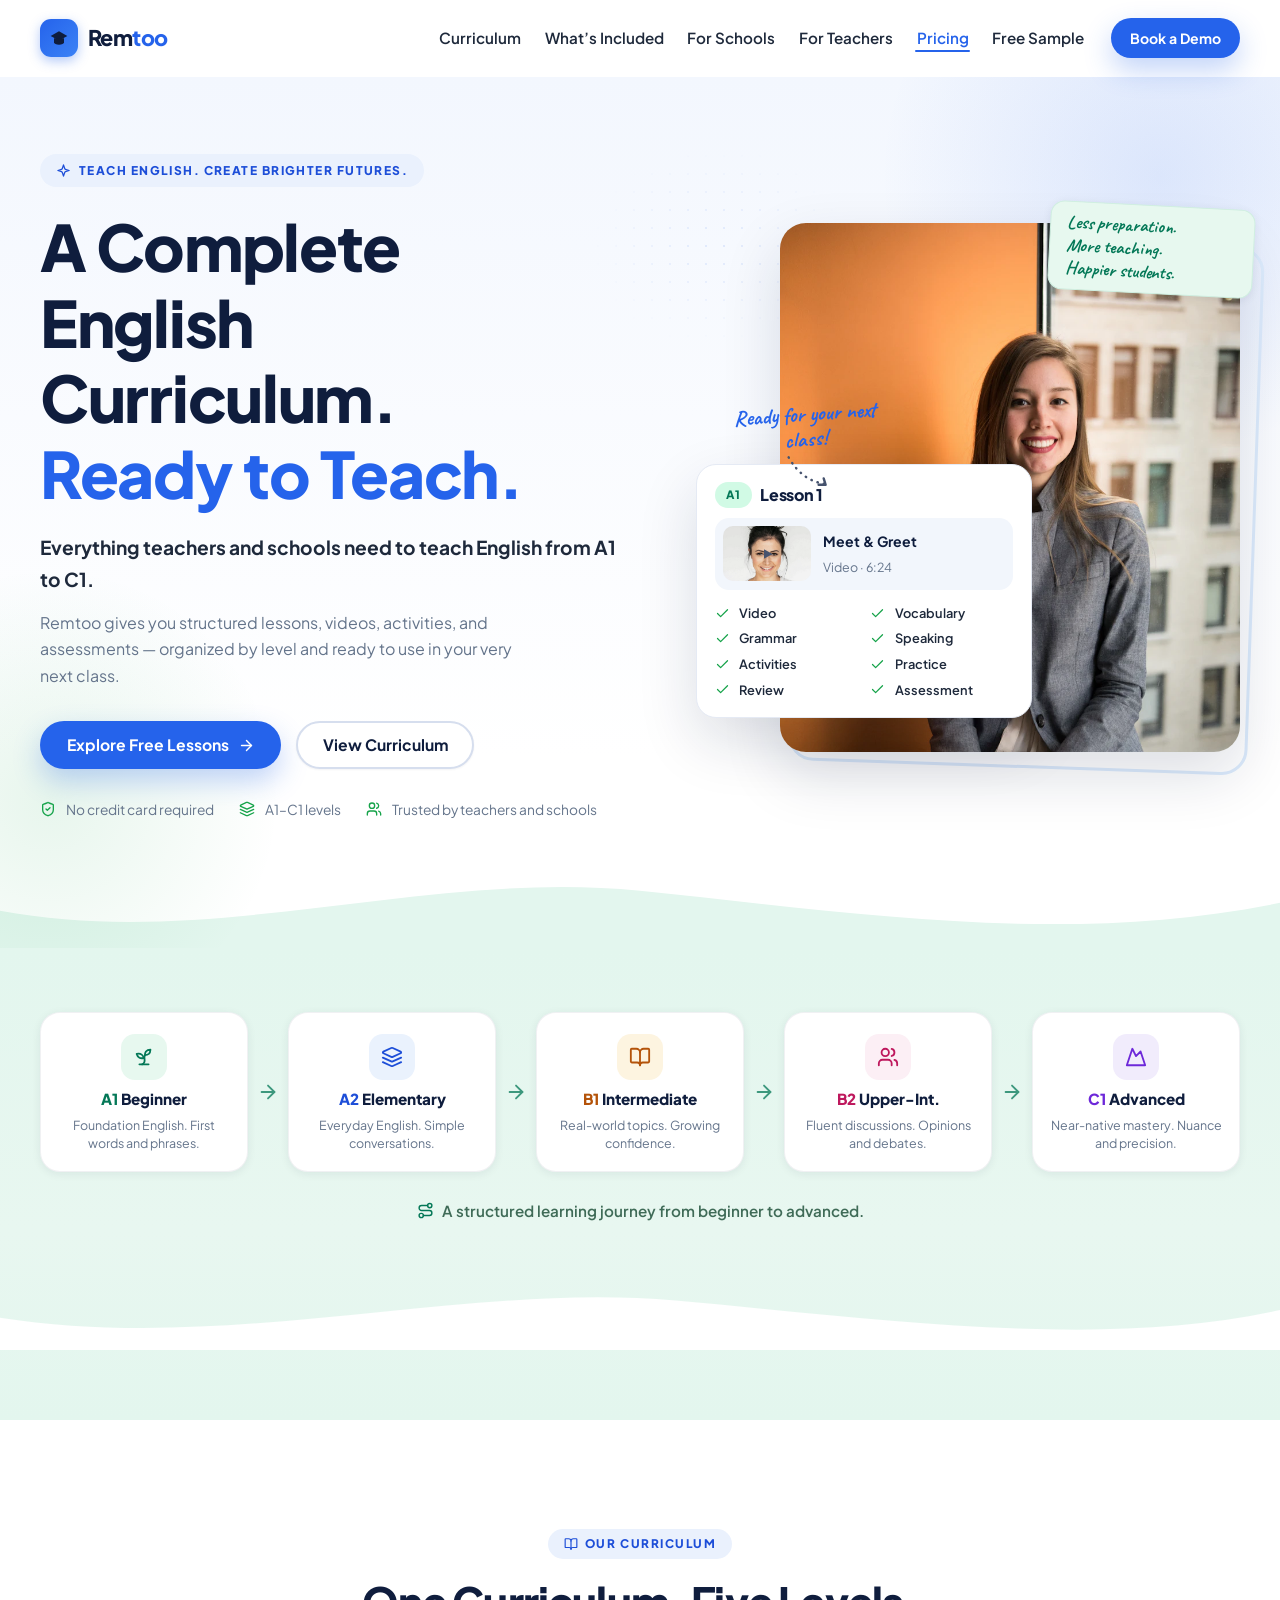
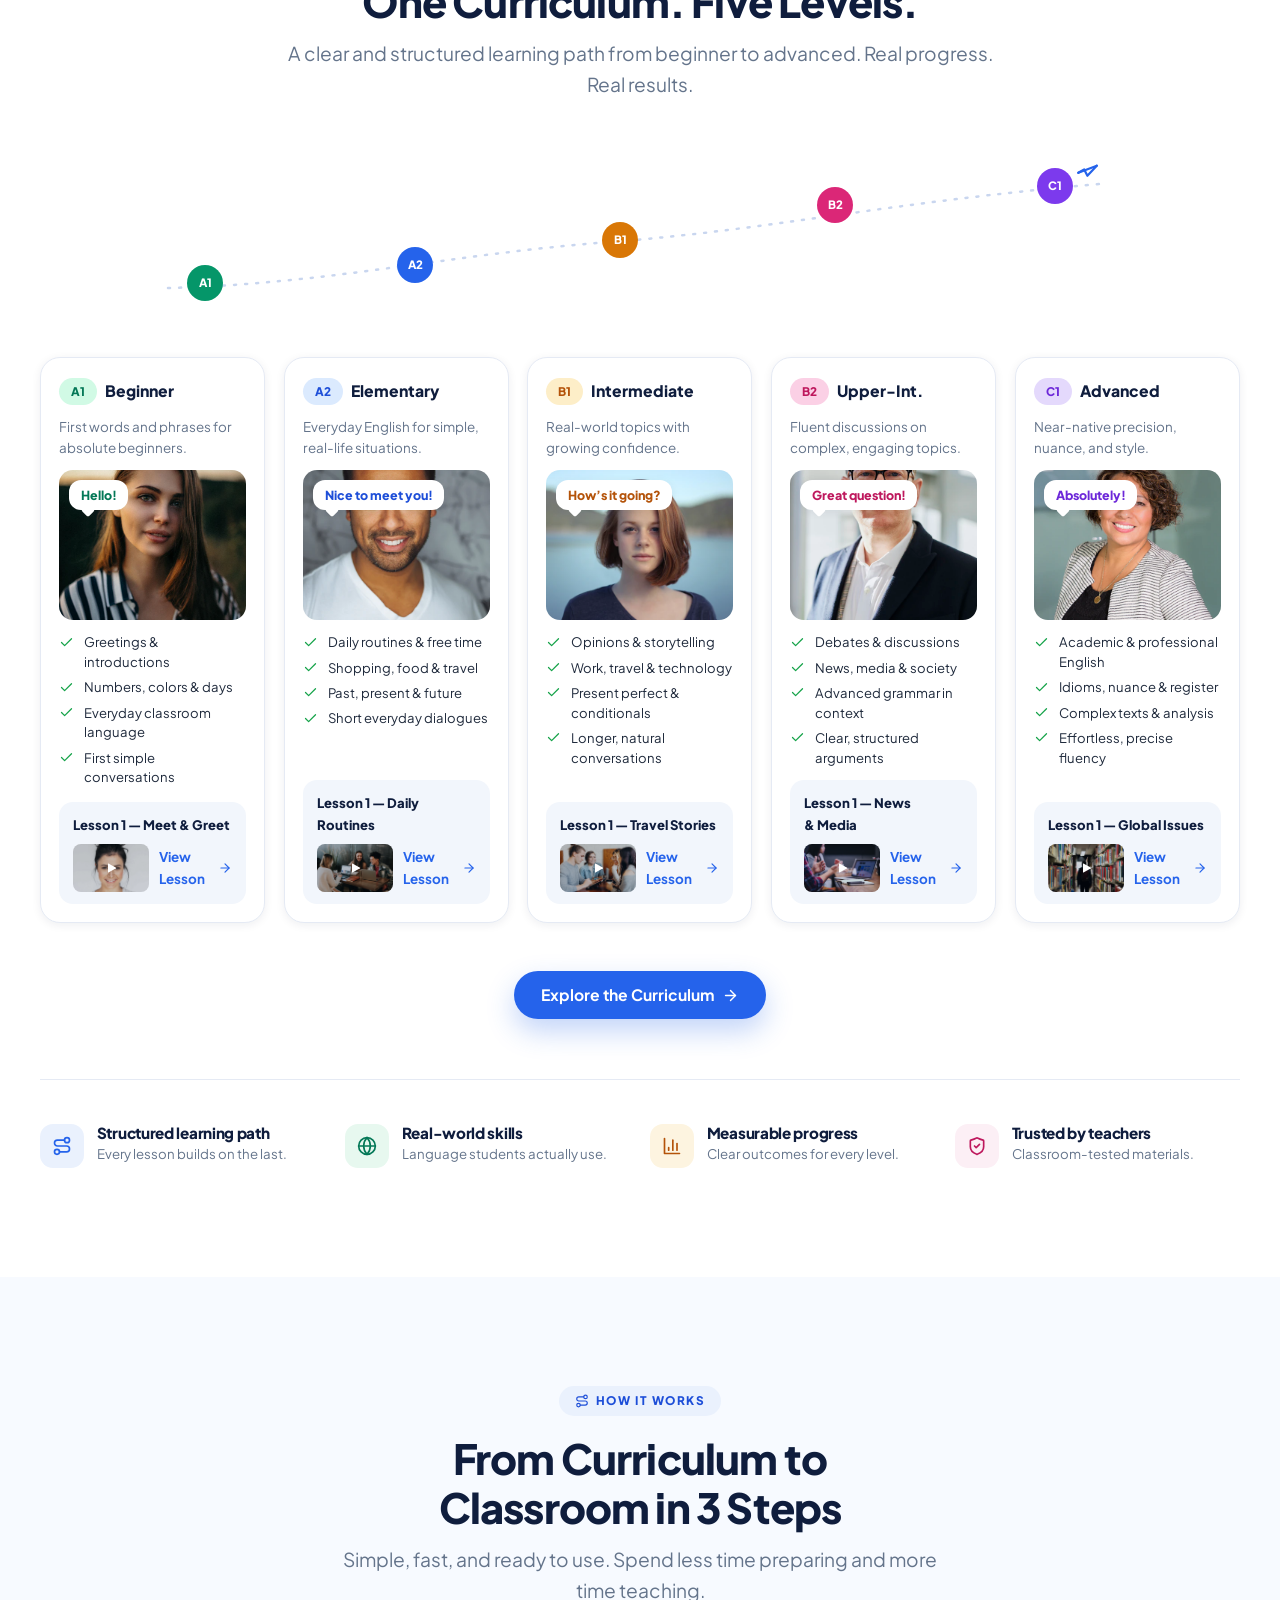
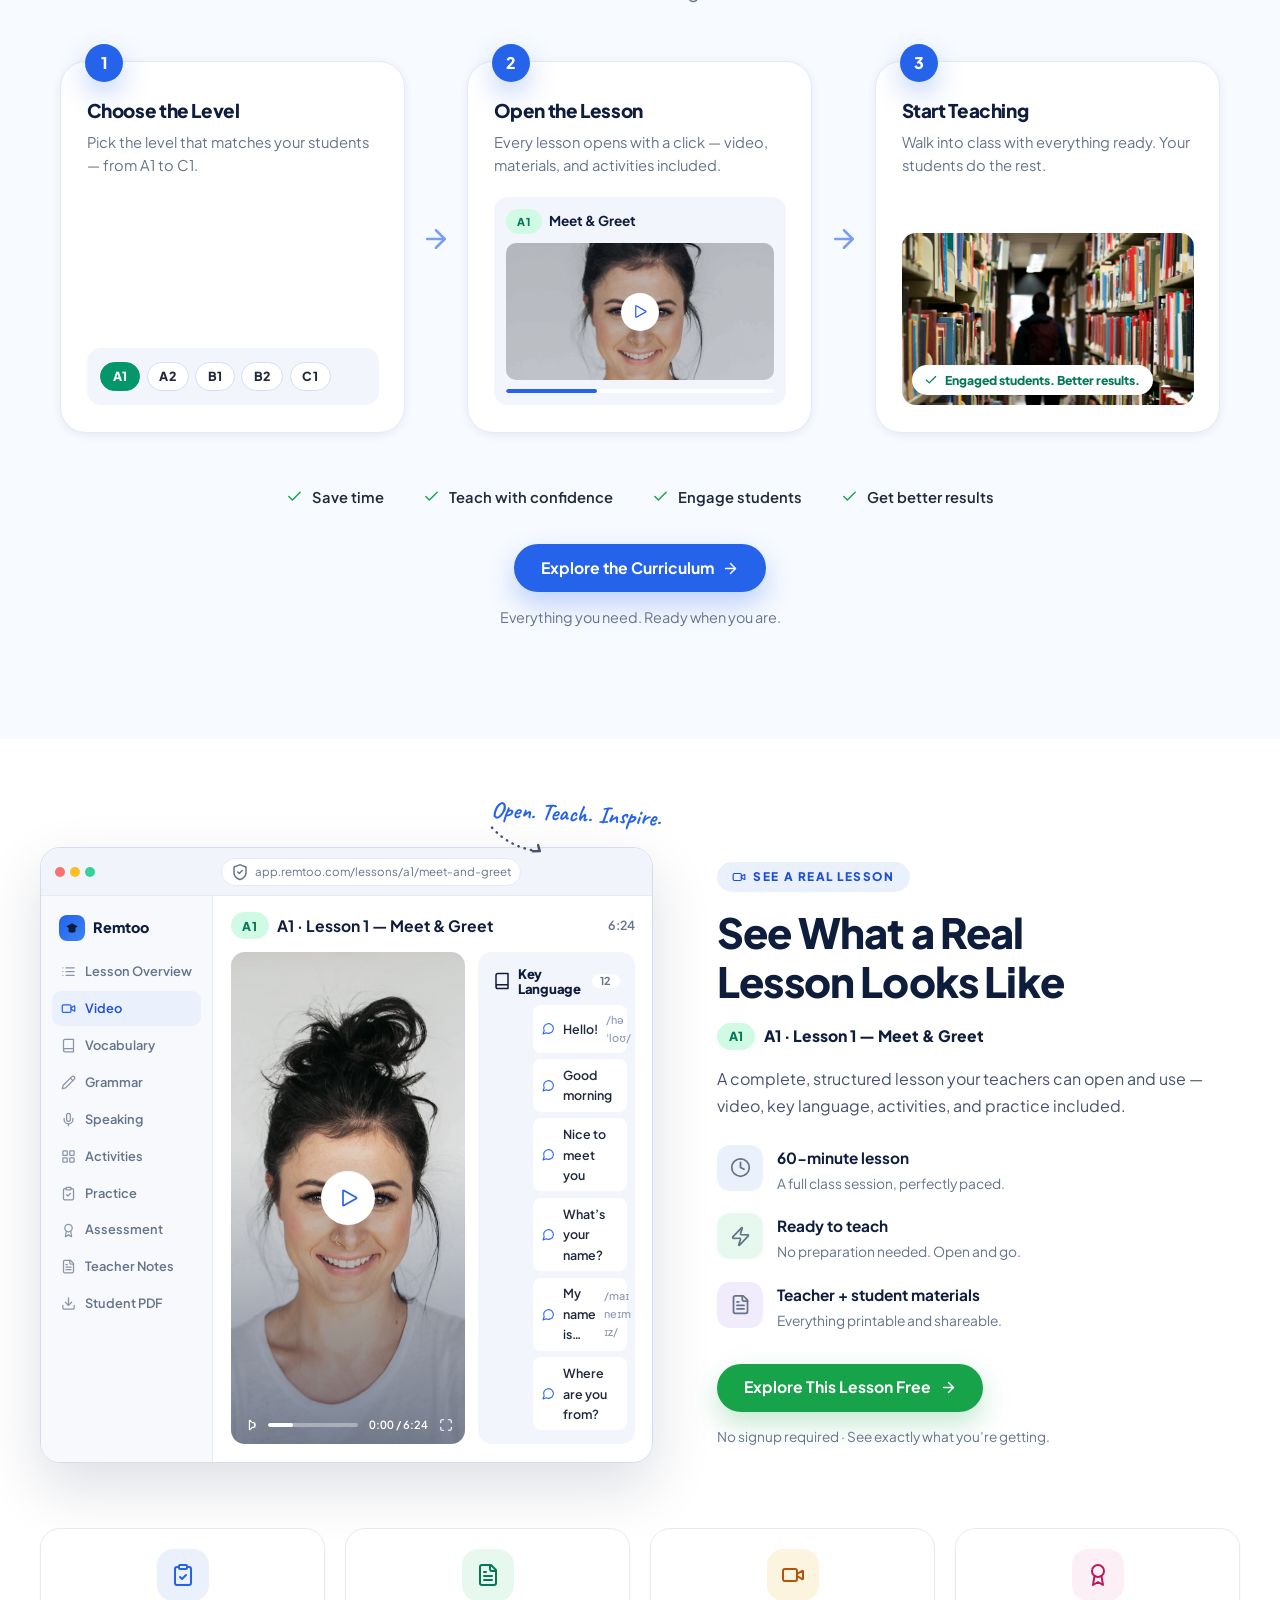
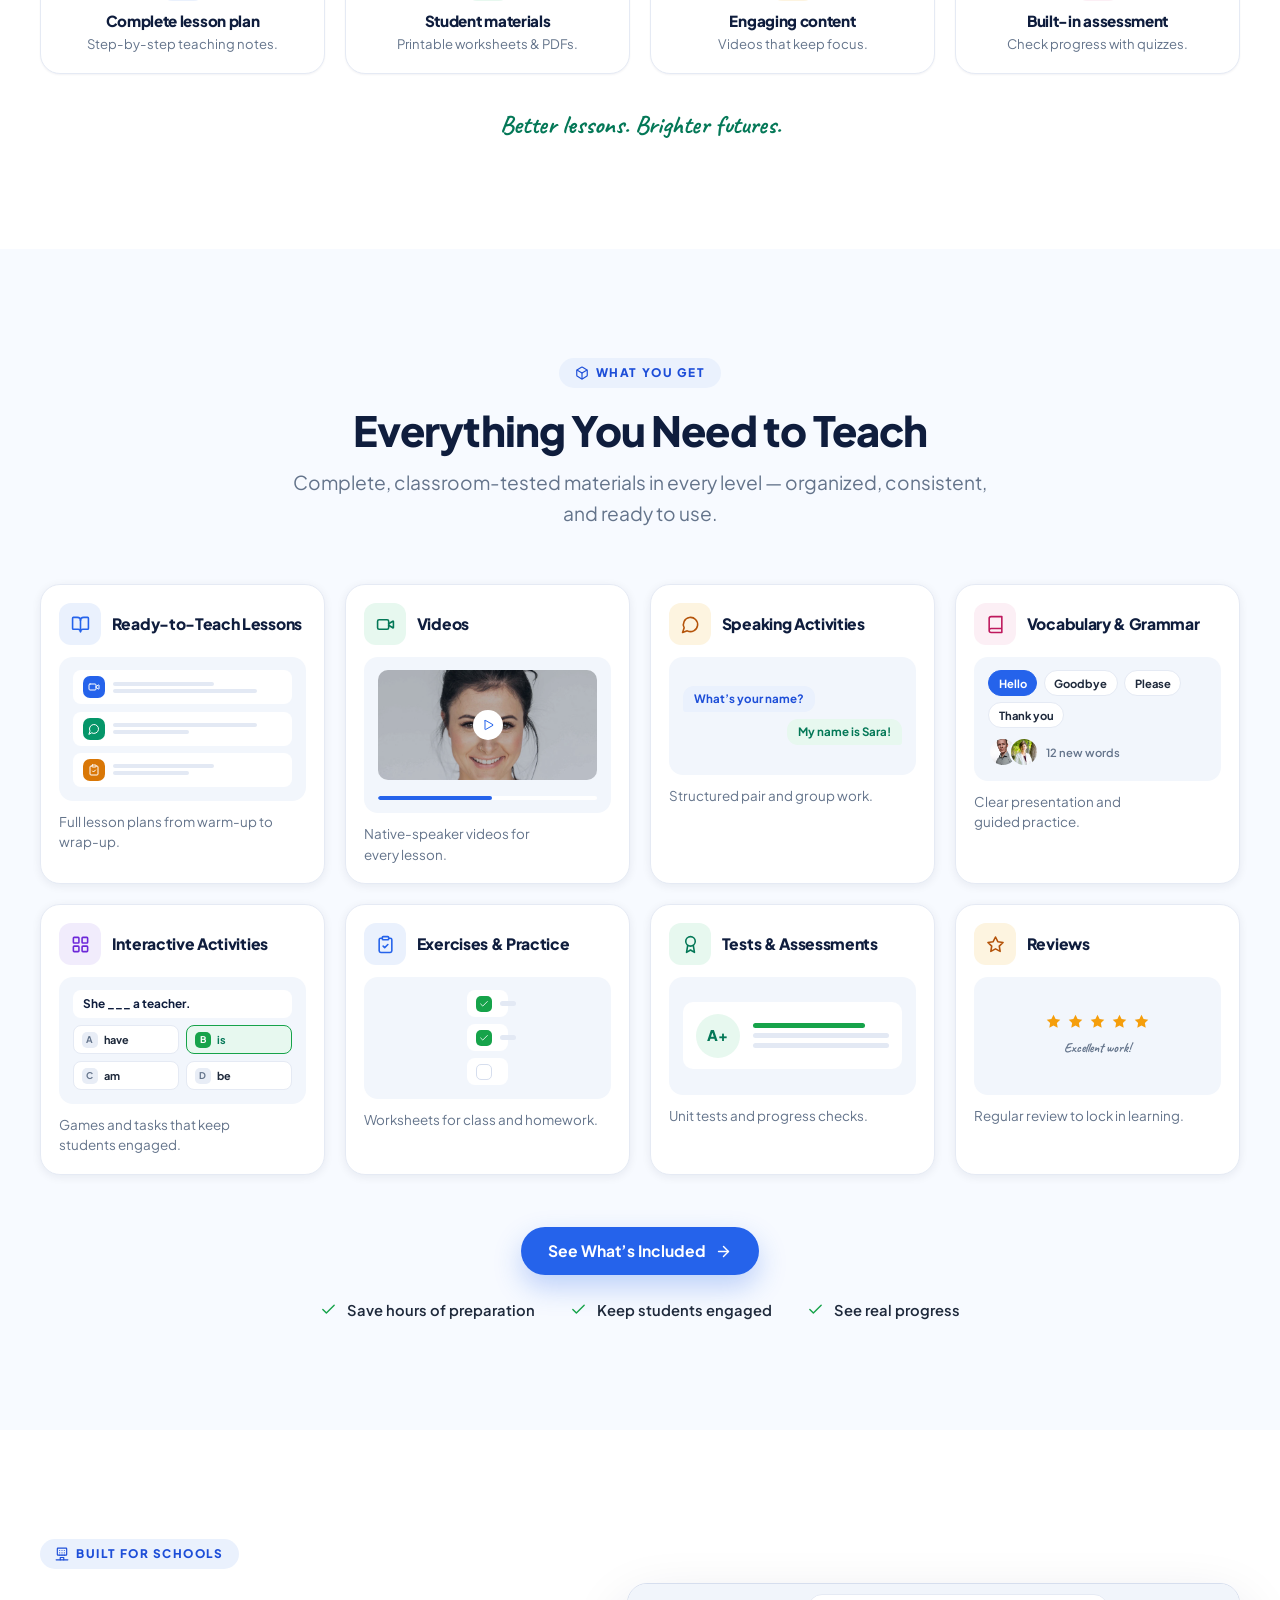
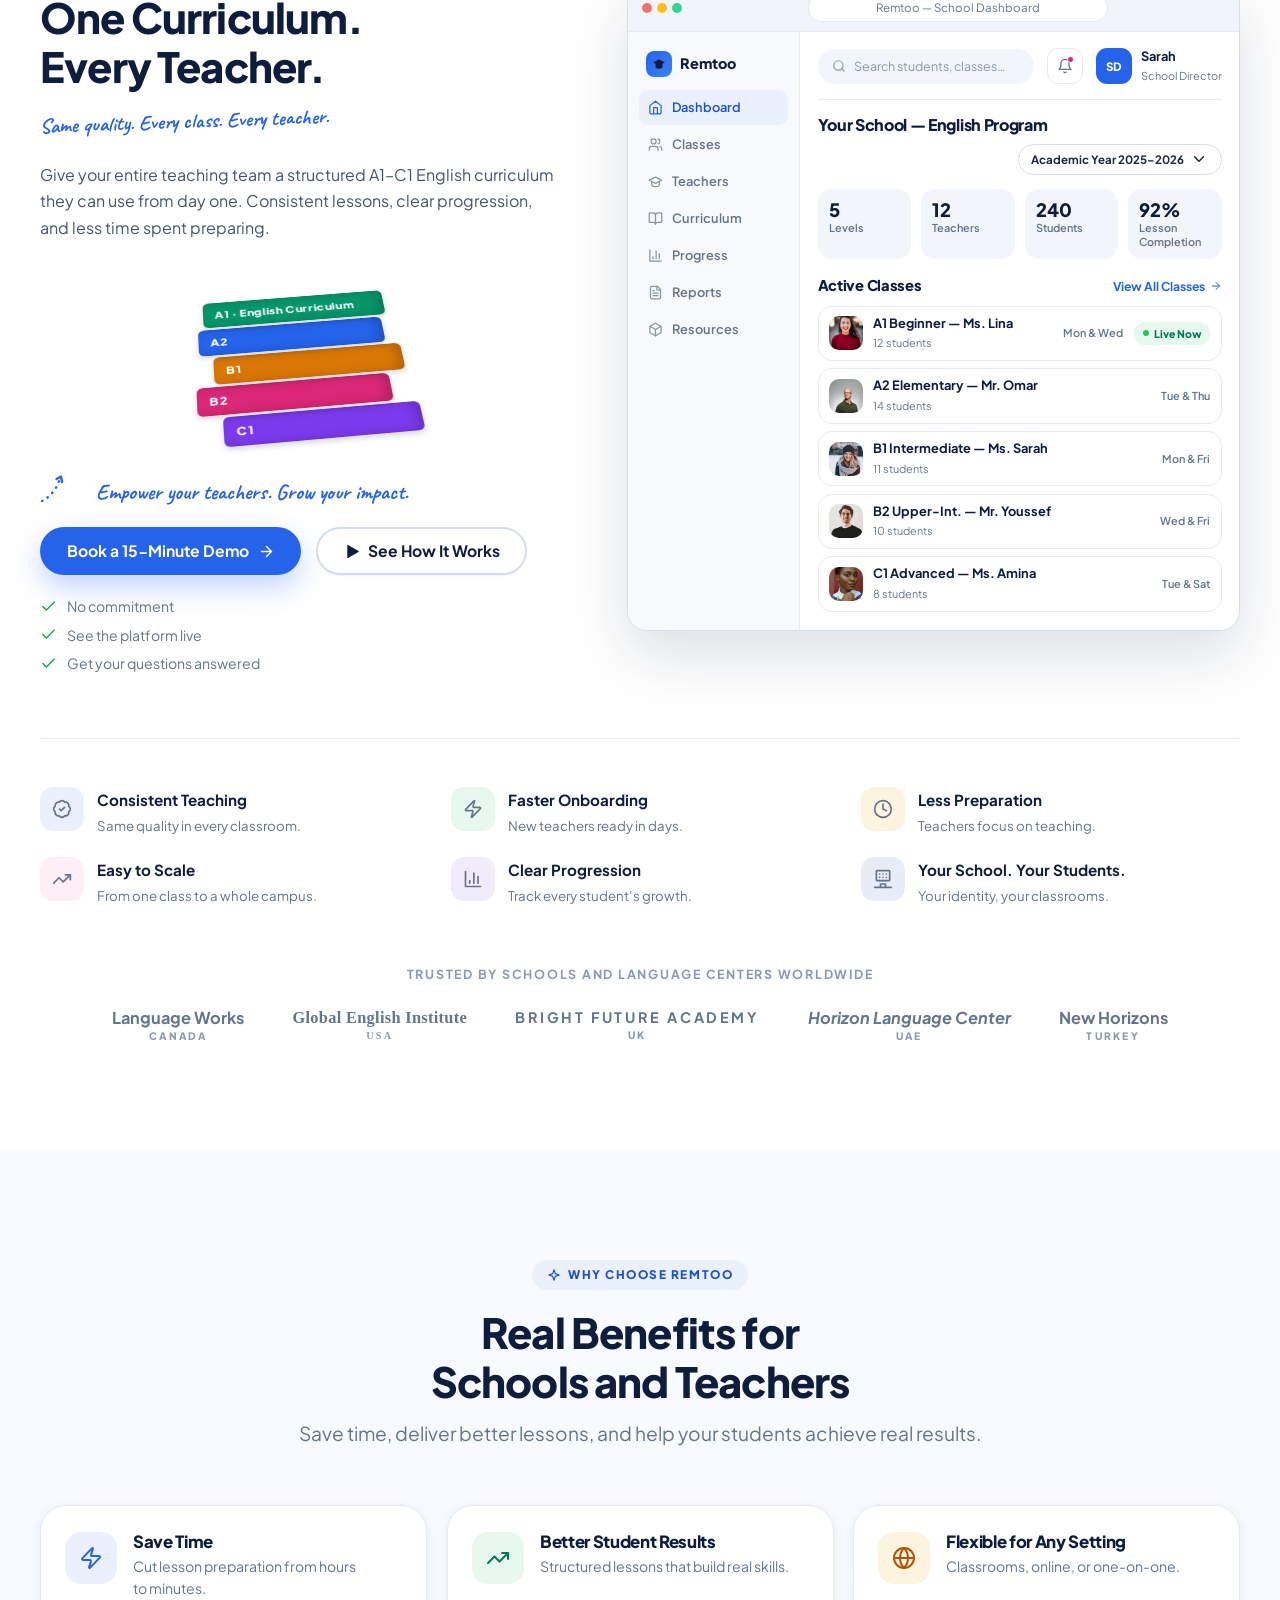
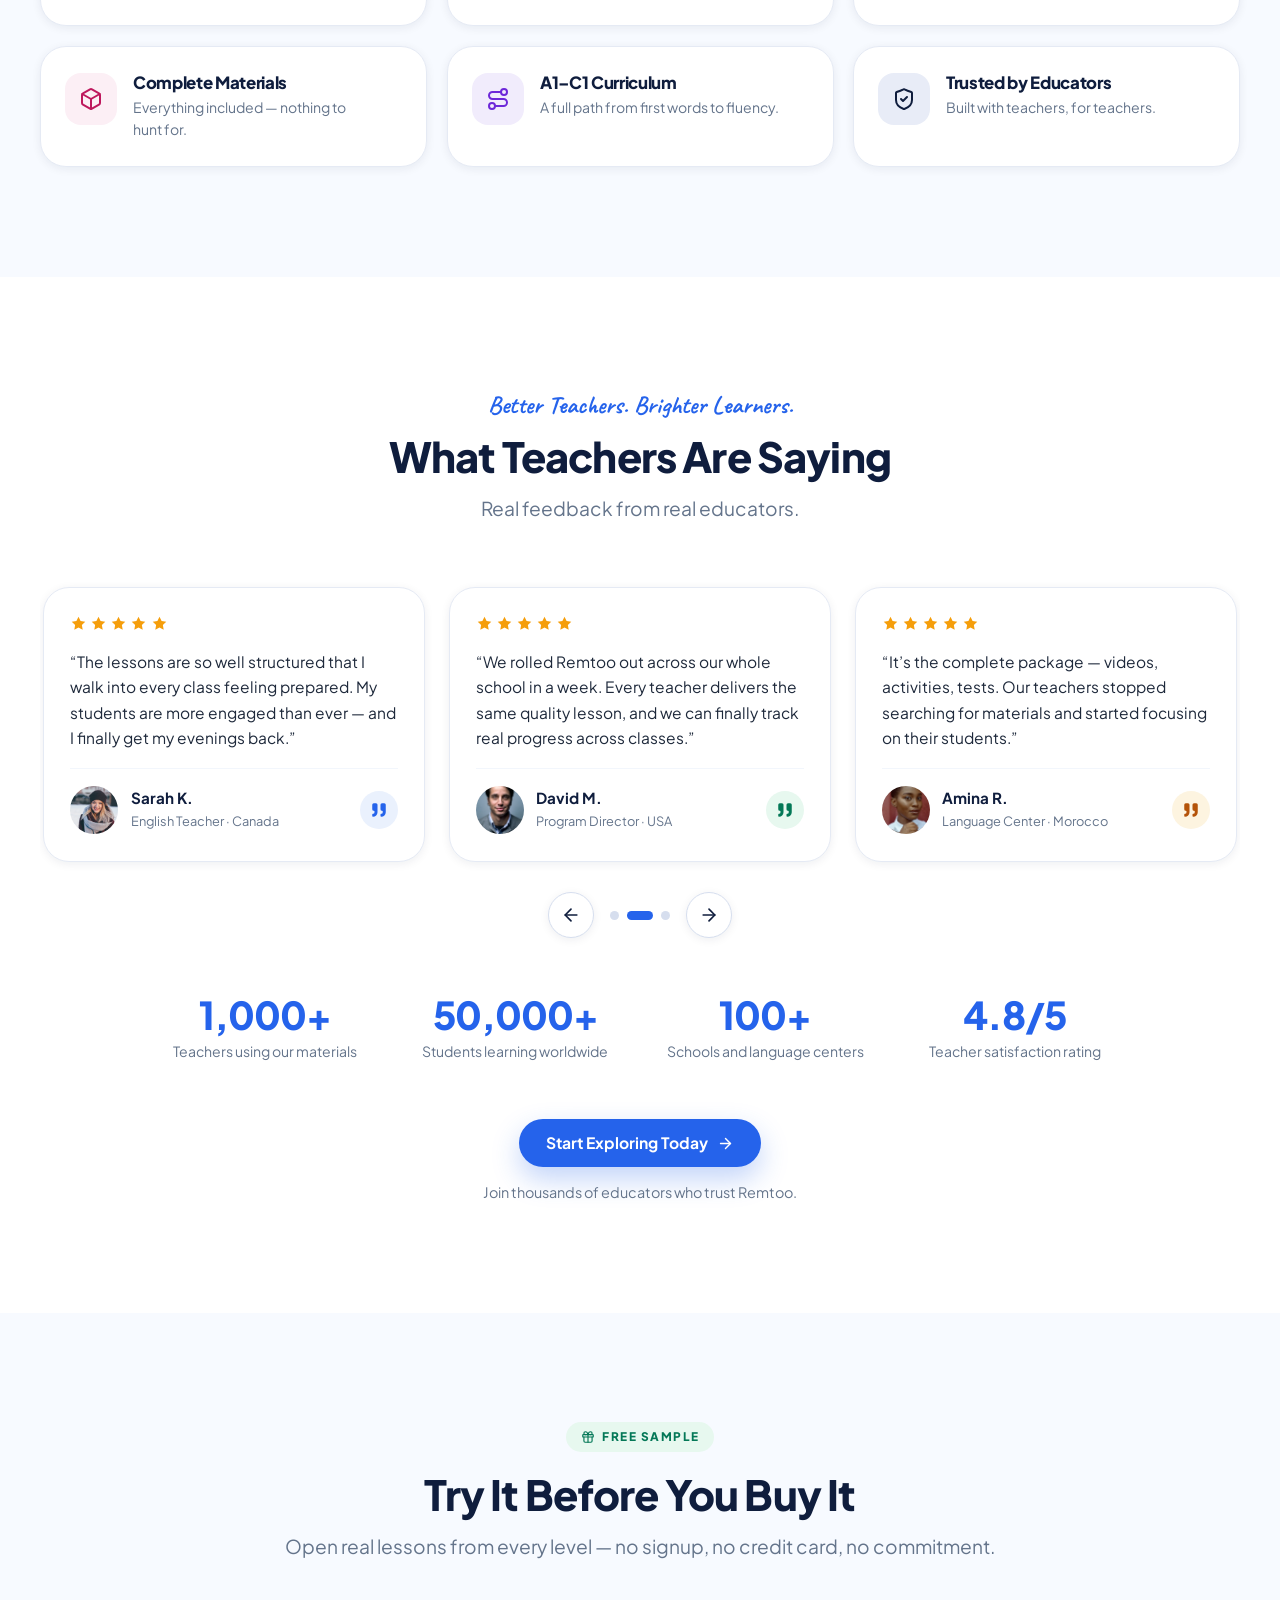
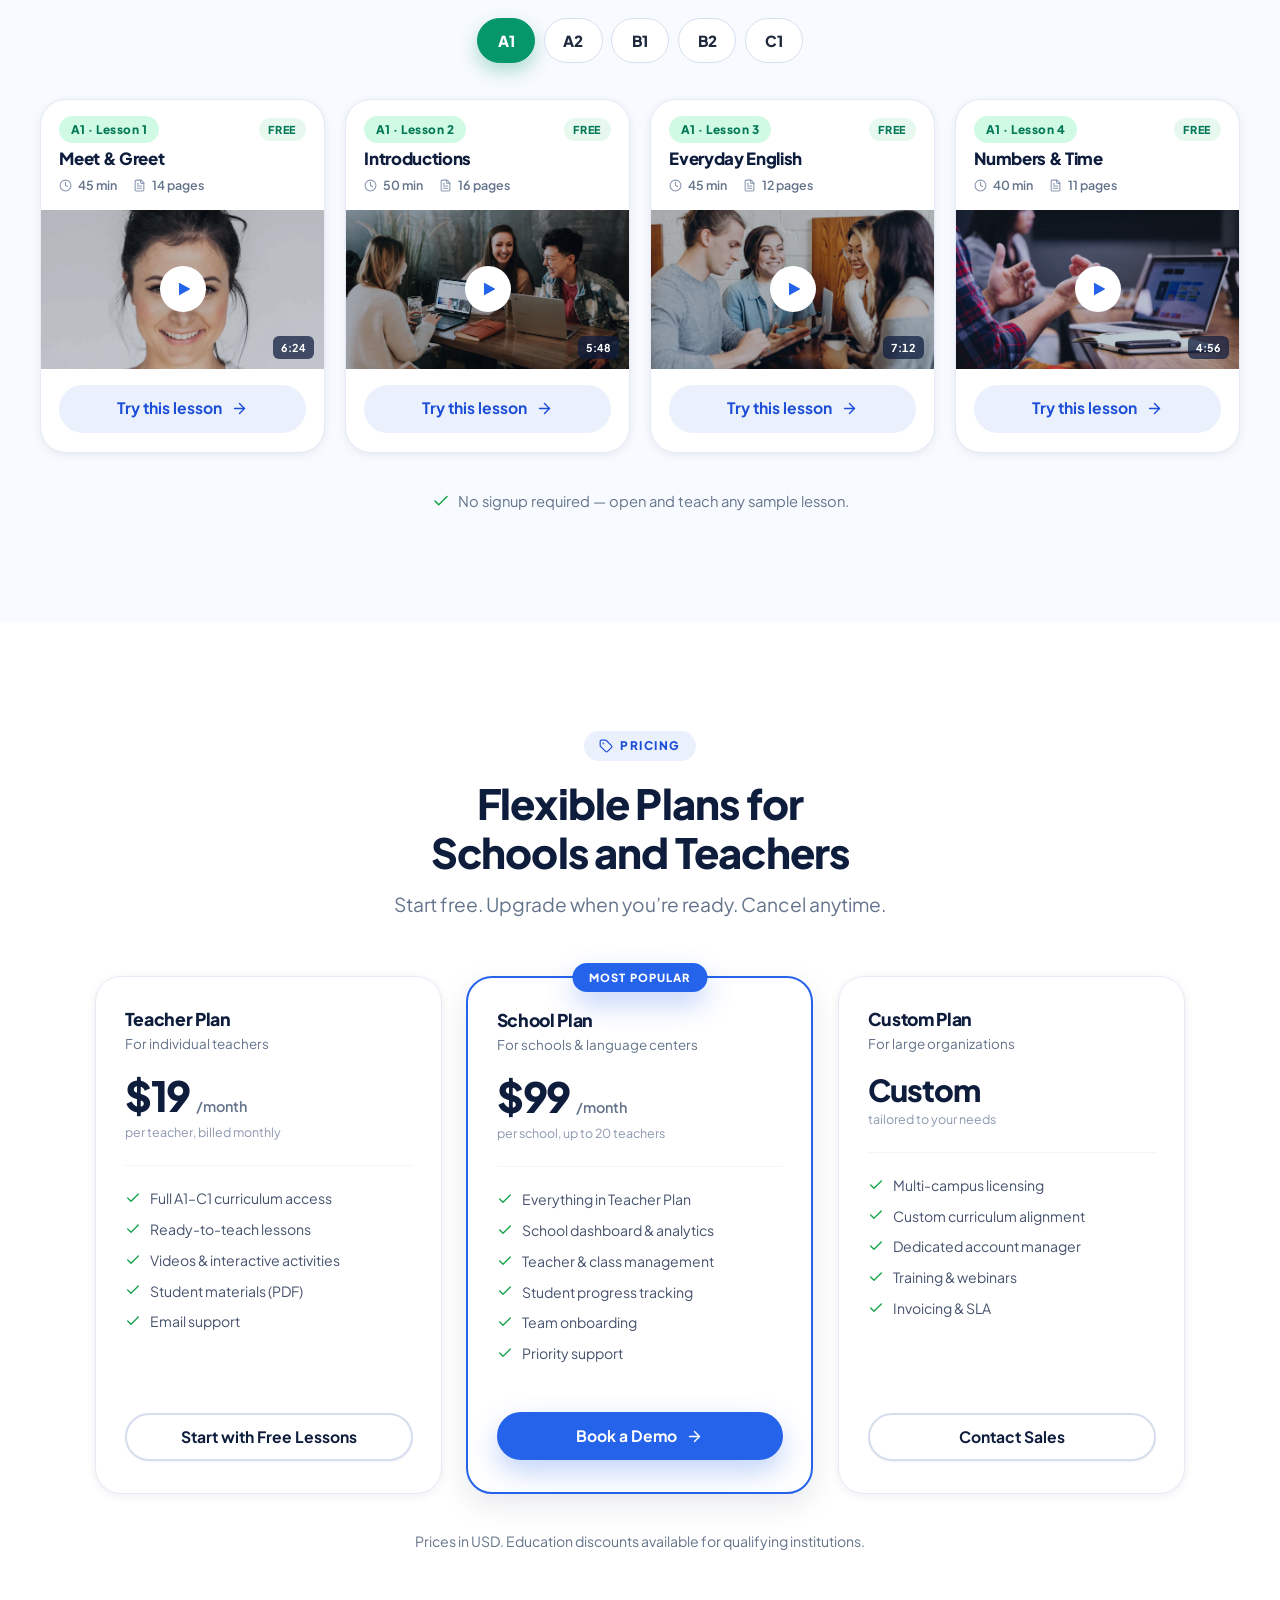
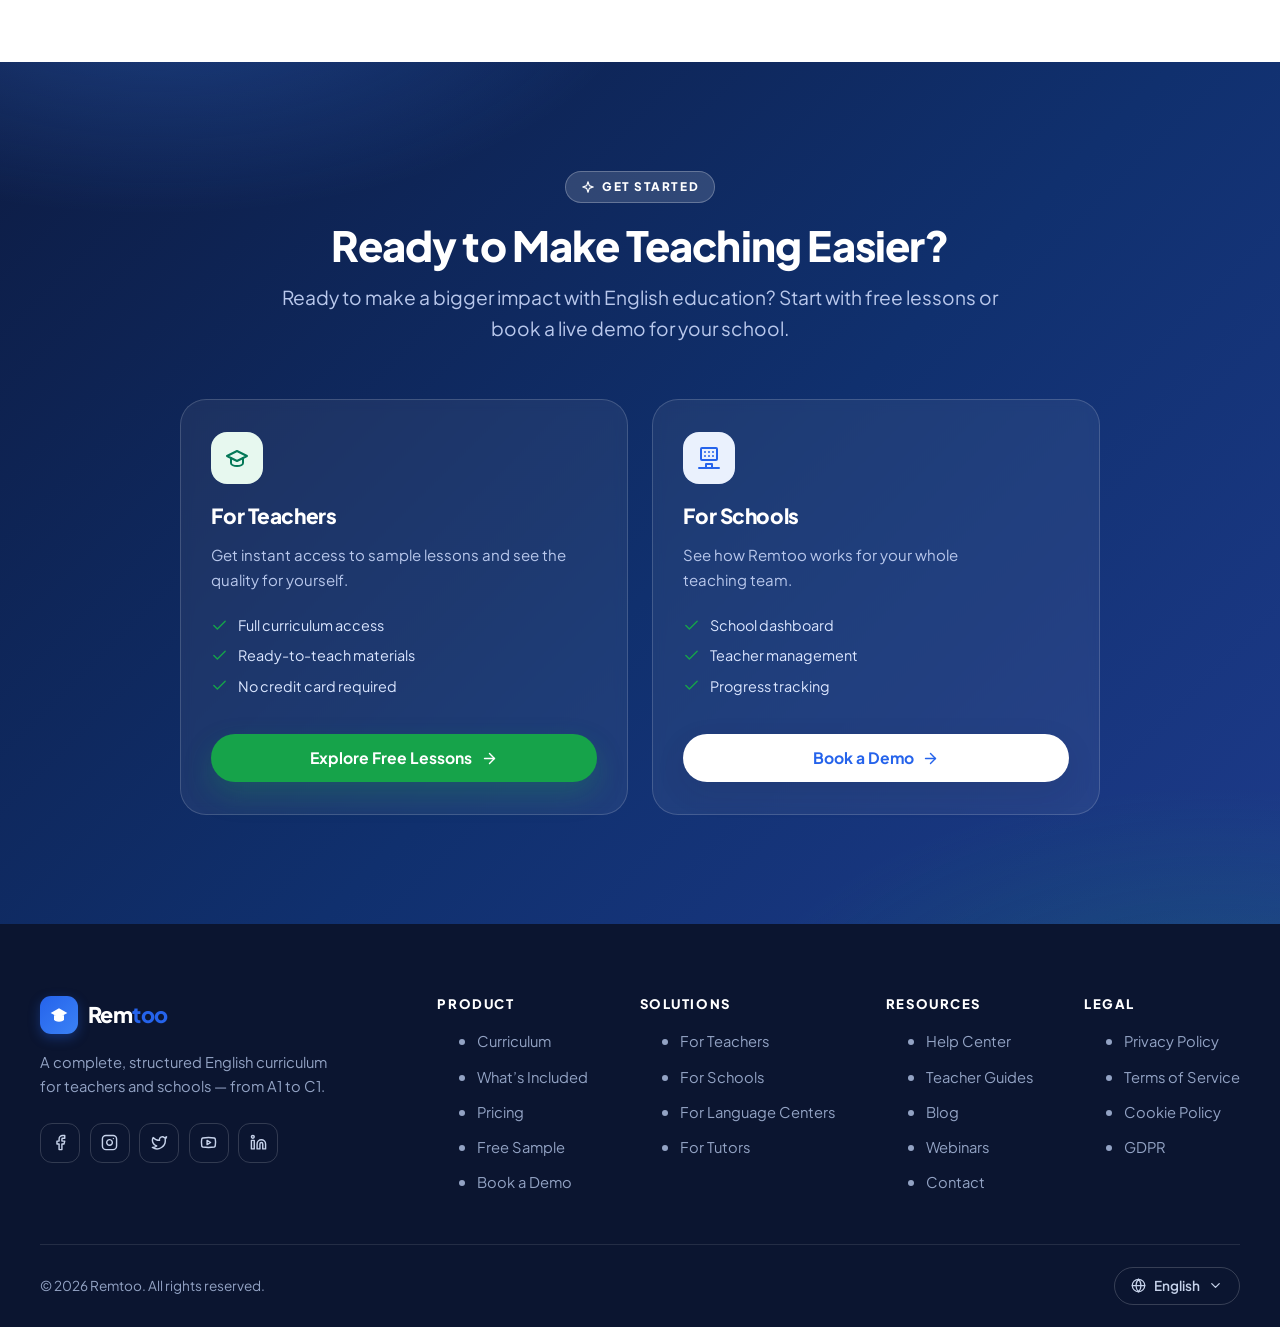
==== index.html @ 0518bb12 "main" ====
<!doctype html>
<html lang="en">
<head>
  <meta charset="UTF-8" />
  <meta name="viewport" content="width=device-width, initial-scale=1.0" />
  <title>Remtoo — A Complete English Curriculum. Ready to Teach.</title>
  <meta name="description" content="Remtoo gives teachers and schools a complete, structured English curriculum from A1 to C1 — lessons, videos, activities, and assessments. Less preparation. More teaching." />
  <meta name="theme-color" content="#2563eb" />
  <link rel="icon" type="image/svg+xml" href="assets/logos/favicon.svg" />
  <meta property="og:type" content="website" />
  <meta property="og:title" content="Remtoo — A Complete English Curriculum. Ready to Teach." />
  <meta property="og:description" content="A structured A1–C1 English curriculum with ready-to-teach lessons, videos, activities, and assessments for teachers and schools." />
  <link rel="preconnect" href="https://fonts.googleapis.com" />
  <link rel="preconnect" href="https://fonts.gstatic.com" crossorigin />
  <link href="https://fonts.googleapis.com/css2?family=Plus+Jakarta+Sans:ital,wght@0,400;0,500;0,600;0,700;0,800;1,500&family=Caveat:wght@600;700&display=swap" rel="stylesheet" />
  <link rel="stylesheet" href="css/variables.css" />
  <link rel="stylesheet" href="css/base.css" />
  <link rel="stylesheet" href="css/components.css" />
  <link rel="stylesheet" href="css/sections.css" />
  <link rel="stylesheet" href="css/responsive.css" />
  <script>document.documentElement.classList.add("js");</script>
</head>
<body id="top">
  <a class="skip-link" href="#main">Skip to main content</a>

  <!-- ============================== SVG ICON SPRITE ============================== -->
  <svg xmlns="http://www.w3.org/2000/svg" style="display:none" aria-hidden="true">
    <defs>
      <symbol id="i-check" viewBox="0 0 24 24"><path d="M20 6 9 17l-5-5"/></symbol>
      <symbol id="i-arrow-right" viewBox="0 0 24 24"><path d="M5 12h14"/><path d="m12 5 7 7-7 7"/></symbol>
      <symbol id="i-chevron-right" viewBox="0 0 24 24"><path d="m9 18 6-6-6-6"/></symbol>
      <symbol id="i-chevron-down" viewBox="0 0 24 24"><path d="m6 9 6 6 6-6"/></symbol>
      <symbol id="i-play" viewBox="0 0 24 24"><path d="M6 3.5v17a.7.7 0 0 0 1 .6l15-8.5a.7.7 0 0 0 0-1.2L7 2.9a.7.7 0 0 0-1 .6Z"/></symbol>
      <symbol id="i-sparkles" viewBox="0 0 24 24"><path d="m12 3 1.9 5.8a2 2 0 0 0 1.3 1.3L21 12l-5.8 1.9a2 2 0 0 0-1.3 1.3L12 21l-1.9-5.8a2 2 0 0 0-1.3-1.3L3 12l5.8-1.9a2 2 0 0 0 1.3-1.3L12 3Z"/></symbol>
      <symbol id="i-shield-check" viewBox="0 0 24 24"><path d="M20 13c0 5-3.5 7.5-7.7 9a.6.6 0 0 1-.6 0C7.5 20.5 4 18 4 13V6a1 1 0 0 1 .7-1c2-.6 4.4-1.4 6.7-2.6a1.2 1.2 0 0 1 1.2 0c2.3 1.2 4.7 2 6.7 2.6a1 1 0 0 1 .7 1z"/><path d="m9 12 2 2 4-4"/></symbol>
      <symbol id="i-layers" viewBox="0 0 24 24"><path d="m12.83 2.18a2 2 0 0 0-1.66 0L2.6 6.08a1 1 0 0 0 0 1.83l8.58 3.91a2 2 0 0 0 1.66 0l8.58-3.9a1 1 0 0 0 0-1.83Z"/><path d="m22 17.65-9.17 4.16a2 2 0 0 1-1.66 0L2 17.65"/><path d="m22 12.65-9.17 4.16a2 2 0 0 1-1.66 0L2 12.65"/></symbol>
      <symbol id="i-sprout" viewBox="0 0 24 24"><path d="M7 20h10"/><path d="M10 20c5.5-2.5.8-6.4 3-10"/><path d="M9.5 9.4c1.1.8 1.8 2.2 2.3 3.7-2 .4-3.5.4-4.8-.3-1.2-.6-2.3-1.9-3-4.2 2.8-.5 4.4 0 5.5.8z"/><path d="M14.1 6a7 7 0 0 0-1.1 4c1.9-.1 3.3-.6 4.3-1.4 1-1 1.6-2.3 1.7-4.6-2.7.1-4 1-4.9 2z"/></symbol>
      <symbol id="i-book-open" viewBox="0 0 24 24"><path d="M12 7v14"/><path d="M3 18a1 1 0 0 1-1-1V4a1 1 0 0 1 1-1h5a4 4 0 0 1 4 4 4 4 0 0 1 4-4h5a1 1 0 0 1 1 1v13a1 1 0 0 1-1 1h-6a3 3 0 0 0-3 3 3 3 0 0 0-3-3z"/></symbol>
      <symbol id="i-book" viewBox="0 0 24 24"><path d="M4 19.5v-15A2.5 2.5 0 0 1 6.5 2H20v20H6.5a2.5 2.5 0 0 1 0-5H20"/></symbol>
      <symbol id="i-users" viewBox="0 0 24 24"><path d="M16 21v-2a4 4 0 0 0-4-4H6a4 4 0 0 0-4 4v2"/><circle cx="9" cy="7" r="4"/><path d="M22 21v-2a4 4 0 0 0-3-3.87"/><path d="M16 3.13a4 4 0 0 1 0 7.75"/></symbol>
      <symbol id="i-mountain" viewBox="0 0 24 24"><path d="m8 3 4 8 5-5 5 15H2L8 3z"/></symbol>
      <symbol id="i-clock" viewBox="0 0 24 24"><circle cx="12" cy="12" r="10"/><path d="M12 6v6l4 2"/></symbol>
      <symbol id="i-file-text" viewBox="0 0 24 24"><path d="M15 2H6a2 2 0 0 0-2 2v16a2 2 0 0 0 2 2h12a2 2 0 0 0 2-2V7Z"/><path d="M14 2v4a2 2 0 0 0 2 2h4"/><path d="M10 9H8"/><path d="M16 13H8"/><path d="M16 17H8"/></symbol>
      <symbol id="i-video" viewBox="0 0 24 24"><path d="m16 13 5.2 3.1a.5.5 0 0 0 .8-.4V8.3a.5.5 0 0 0-.8-.4L16 11"/><rect x="2" y="6" width="14" height="12" rx="2"/></symbol>
      <symbol id="i-message-circle" viewBox="0 0 24 24"><path d="M7.9 20A9 9 0 1 0 4 16.1L2 22Z"/></symbol>
      <symbol id="i-pencil" viewBox="0 0 24 24"><path d="M17 3a2.85 2.83 0 1 1 4 4L7.5 20.5 2 22l1.5-5.5Z"/><path d="m15 5 4 4"/></symbol>
      <symbol id="i-grid" viewBox="0 0 24 24"><rect width="7" height="7" x="3" y="3" rx="1"/><rect width="7" height="7" x="14" y="3" rx="1"/><rect width="7" height="7" x="14" y="14" rx="1"/><rect width="7" height="7" x="3" y="14" rx="1"/></symbol>
      <symbol id="i-clipboard-check" viewBox="0 0 24 24"><rect width="8" height="4" x="8" y="2" rx="1"/><path d="M16 4h2a2 2 0 0 1 2 2v14a2 2 0 0 1-2 2H6a2 2 0 0 1-2-2V6a2 2 0 0 1 2-2h2"/><path d="m9 14 2 2 4-4"/></symbol>
      <symbol id="i-award" viewBox="0 0 24 24"><circle cx="12" cy="8" r="6"/><path d="M15.477 12.89 17 22l-5-3-5 3 1.523-9.11"/></symbol>
      <symbol id="i-star" viewBox="0 0 24 24"><path d="M12 2.5l2.95 5.98 6.6.96-4.78 4.66 1.13 6.58L12 17.58l-5.9 3.1 1.13-6.58L2.45 9.44l6.6-.96L12 2.5Z"/></symbol>
      <symbol id="i-globe" viewBox="0 0 24 24"><circle cx="12" cy="12" r="10"/><path d="M12 2a14.5 14.5 0 0 0 0 20 14.5 14.5 0 0 0 0-20"/><path d="M2 12h20"/></symbol>
      <symbol id="i-package" viewBox="0 0 24 24"><path d="M21 8a2 2 0 0 0-1-1.73l-7-4a2 2 0 0 0-2 0l-7 4A2 2 0 0 0 3 8v8a2 2 0 0 0 1 1.73l7 4a2 2 0 0 0 2 0l7-4A2 2 0 0 0 21 16Z"/><path d="m3.3 7 8.7 5 8.7-5"/><path d="M12 22V12"/></symbol>
      <symbol id="i-route" viewBox="0 0 24 24"><circle cx="6" cy="19" r="3"/><path d="M9 19h8.5a3.5 3.5 0 0 0 0-7h-11a3.5 3.5 0 0 1 0-7H15"/><circle cx="18" cy="5" r="3"/></symbol>
      <symbol id="i-trending-up" viewBox="0 0 24 24"><path d="m22 7-8.5 8.5-5-5L2 17"/><path d="M16 7h6v6"/></symbol>
      <symbol id="i-zap" viewBox="0 0 24 24"><path d="M4 14a1 1 0 0 1-.78-1.63l9.9-10.2a.5.5 0 0 1 .86.46l-1.92 6.02A1 1 0 0 0 13 10h7a1 1 0 0 1 .78 1.63l-9.9 10.2a.5.5 0 0 1-.86-.46l1.92-6.02A1 1 0 0 0 11 14z"/></symbol>
      <symbol id="i-graduation-cap" viewBox="0 0 24 24"><path d="M22 10 12 5 2 10l10 5 10-5z"/><path d="M6 12v5c0 1.7 2.7 3 6 3s6-1.3 6-3v-5"/></symbol>
      <symbol id="i-building" viewBox="0 0 24 24"><rect width="16" height="12" x="4" y="2" rx="1"/><path d="M2 22h20"/><path d="M9 22v-4h6v4"/><path d="M8 6h.01"/><path d="M16 6h.01"/><path d="M12 6h.01"/><path d="M8 10h.01"/><path d="M16 10h.01"/><path d="M12 10h.01"/><path d="M8 14h.01"/><path d="M16 14h.01"/><path d="M12 14h.01"/></symbol>
      <symbol id="i-bar-chart" viewBox="0 0 24 24"><path d="M3 3v18h18"/><path d="M18 17V9"/><path d="M13 17V5"/><path d="M8 17v-3"/></symbol>
      <symbol id="i-search" viewBox="0 0 24 24"><circle cx="11" cy="11" r="8"/><path d="m21 21-4.3-4.3"/></symbol>
      <symbol id="i-bell" viewBox="0 0 24 24"><path d="M6 8a6 6 0 0 1 12 0c0 7 3 9 3 9H3s3-2 3-9"/><path d="M10.3 21a1.94 1.94 0 0 0 3.4 0"/></symbol>
      <symbol id="i-home" viewBox="0 0 24 24"><path d="m3 9 9-7 9 7v11a2 2 0 0 1-2 2H5a2 2 0 0 1-2-2z"/><path d="M9 22V12h6v10"/></symbol>
      <symbol id="i-mic" viewBox="0 0 24 24"><path d="M12 2a3 3 0 0 0-3 3v7a3 3 0 0 0 6 0V5a3 3 0 0 0-3-3Z"/><path d="M19 10v2a7 7 0 0 1-14 0v-2"/><path d="M12 19v3"/></symbol>
      <symbol id="i-volume" viewBox="0 0 24 24"><path d="M11 4.7a.7.7 0 0 1 1.2-.5L16 8h2.5a2 2 0 0 1 2 2v4a2 2 0 0 1-2 2H16l-3.8 3.8a.7.7 0 0 1-1.2-.5z"/><path d="M19.5 9.5a4 4 0 0 1 0 5"/></symbol>
      <symbol id="i-maximize" viewBox="0 0 24 24"><path d="M8 3H5a2 2 0 0 0-2 2v3"/><path d="M21 8V5a2 2 0 0 0-2-2h-3"/><path d="M3 16v3a2 2 0 0 0 2 2h3"/><path d="M16 21h3a2 2 0 0 0 2-2v-3"/></symbol>
      <symbol id="i-quote" viewBox="0 0 24 24"><path d="M16 3a2 2 0 0 0-2 2v6a2 2 0 0 0 2 2 1 1 0 0 1 1 1v1a2 2 0 0 1-2 2 1 1 0 0 0-1 1v2a1 1 0 0 0 1 1 6 6 0 0 0 6-6V5a2 2 0 0 0-2-2z"/><path d="M5 3a2 2 0 0 0-2 2v6a2 2 0 0 0 2 2 1 1 0 0 1 1 1v1a2 2 0 0 1-2 2 1 1 0 0 0-1 1v2a1 1 0 0 0 1 1 6 6 0 0 0 6-6V5a2 2 0 0 0-2-2z"/></symbol>
      <symbol id="i-facebook" viewBox="0 0 24 24"><path d="M18 2h-3a5 5 0 0 0-5 5v3H7v4h3v8h4v-8h3l1-4h-4V7a1 1 0 0 1 1-1h3z"/></symbol>
      <symbol id="i-instagram" viewBox="0 0 24 24"><rect width="20" height="20" x="2" y="2" rx="5"/><path d="M16 11.37A4 4 0 1 1 12.63 8 4 4 0 0 1 16 11.37z"/><path d="M17.5 6.5h.01"/></symbol>
      <symbol id="i-twitter" viewBox="0 0 24 24"><path d="M22 4s-.7 2.1-2 3.4c1.6 10-9.4 17.3-18 11.6 2.2.1 4.4-.6 6-2C3 15.5.5 9.6 3 5c2.2 2.6 5.6 4.1 9 4-.9-4.2 4-6.6 7-3.8 1.1 0 3-1.2 3-1.2z"/></symbol>
      <symbol id="i-youtube" viewBox="0 0 24 24"><path d="M2.5 17a24.12 24.12 0 0 1 0-10 2 2 0 0 1 1.4-1.4 49.56 49.56 0 0 1 16.2 0A2 2 0 0 1 21.5 7a24.12 24.12 0 0 1 0 10 2 2 0 0 1-1.4 1.4 49.55 49.55 0 0 1-16.2 0A2 2 0 0 1 2.5 17"/><path d="m10 15 5-3-5-3z"/></symbol>
      <symbol id="i-linkedin" viewBox="0 0 24 24"><path d="M16 8a6 6 0 0 1 6 6v7h-4v-7a2 2 0 0 0-2-2 2 2 0 0 0-2 2v7h-4v-7a6 6 0 0 1 6-6z"/><rect width="4" height="12" x="2" y="9"/><circle cx="4" cy="4" r="2"/></symbol>
      <symbol id="i-plane" viewBox="0 0 24 24"><path d="M22 2 11 13"/><path d="M22 2 15 22l-4-9-9-4z"/></symbol>
      <symbol id="i-download" viewBox="0 0 24 24"><path d="M21 15v4a2 2 0 0 1-2 2H5a2 2 0 0 1-2-2v-4"/><path d="m7 10 5 5 5-5"/><path d="M12 15V3"/></symbol>
      <symbol id="i-list" viewBox="0 0 24 24"><path d="M8 6h13"/><path d="M8 12h13"/><path d="M8 18h13"/><path d="M3 6h.01"/><path d="M3 12h.01"/><path d="M3 18h.01"/></symbol>
      <symbol id="i-badge-check" viewBox="0 0 24 24"><path d="M3.85 8.62a4 4 0 0 1 4.78-4.77 4 4 0 0 1 6.74 0 4 4 0 0 1 4.78 4.78 4 4 0 0 1 0 6.74 4 4 0 0 1-4.77 4.78 4 4 0 0 1-6.75 0 4 4 0 0 1-4.78-4.77 4 4 0 0 1 0-6.76Z"/><path d="m9 12 2 2 4-4"/></symbol>
      <symbol id="i-gift" viewBox="0 0 24 24"><rect x="3" y="8" width="18" height="4" rx="1"/><path d="M12 8v13"/><path d="M19 12v7a2 2 0 0 1-2 2H7a2 2 0 0 1-2-2v-7"/><path d="M7.5 8a2.5 2.5 0 0 1 0-5C11 3 12 8 12 8s1-5 4.5-5a2.5 2.5 0 0 1 0 5"/></symbol>
      <symbol id="i-tag" viewBox="0 0 24 24"><path d="M12.586 2.586A2 2 0 0 0 11.172 2H4a2 2 0 0 0-2 2v7.172a2 2 0 0 0 .586 1.414l8.704 8.704a2.426 2.426 0 0 0 3.42 0l6.58-6.58a2.426 2.426 0 0 0 0-3.42z"/><circle cx="7.5" cy="7.5" r=".5"/></symbol>
      <symbol id="i-logo" viewBox="0 0 24 24"><path d="M22 9.5 12 4 2 9.5l10 5.5 10-5.5z"/><path d="M6 12.2V17c0 1.7 2.7 3 6 3s6-1.3 6-3v-4.8"/></symbol>
    </defs>
  </svg>

  <!-- ============================== HEADER ============================== -->
  <header class="site-header" id="site-header">
    <div class="container header-inner">
      <a class="logo" href="#top" aria-label="Remtoo — home">
        <span class="logo-mark" aria-hidden="true">
          <svg class="ic ic-fill"><use href="#i-logo"/></svg>
        </span>
        <span class="logo-word">Rem<em>too</em></span>
      </a>

      <nav class="nav" aria-label="Main navigation">
        <ul class="nav-list">
          <li><a class="nav-link" href="#curriculum">Curriculum</a></li>
          <li><a class="nav-link" href="#whats-included">What&rsquo;s Included</a></li>
          <li><a class="nav-link" href="#for-schools">For Schools</a></li>
          <li><a class="nav-link" href="#for-teachers">For Teachers</a></li>
          <li><a class="nav-link" href="#pricing">Pricing</a></li>
          <li><a class="nav-link" href="#free-sample">Free Sample</a></li>
        </ul>
        <a class="btn btn-primary btn-sm header-cta" href="#get-started">Book a Demo</a>
        <button class="menu-toggle" type="button" aria-expanded="false" aria-controls="mobile-menu" aria-label="Open menu">
          <span></span>
        </button>
      </nav>
    </div>
  </header>

  <!-- Mobile navigation panel -->
  <nav class="mobile-menu" id="mobile-menu" aria-label="Mobile navigation">
    <ul>
      <li><a class="nav-link" href="#curriculum">Curriculum <svg class="ic" aria-hidden="true"><use href="#i-chevron-right"/></svg></a></li>
      <li><a class="nav-link" href="#whats-included">What&rsquo;s Included <svg class="ic" aria-hidden="true"><use href="#i-chevron-right"/></svg></a></li>
      <li><a class="nav-link" href="#for-schools">For Schools <svg class="ic" aria-hidden="true"><use href="#i-chevron-right"/></svg></a></li>
      <li><a class="nav-link" href="#for-teachers">For Teachers <svg class="ic" aria-hidden="true"><use href="#i-chevron-right"/></svg></a></li>
      <li><a class="nav-link" href="#pricing">Pricing <svg class="ic" aria-hidden="true"><use href="#i-chevron-right"/></svg></a></li>
      <li><a class="nav-link" href="#free-sample">Free Sample <svg class="ic" aria-hidden="true"><use href="#i-chevron-right"/></svg></a></li>
    </ul>
    <a class="btn btn-primary btn-block" href="#get-started">Book a Demo</a>
  </nav>

  <main id="main">
    <!-- ============================== HERO ============================== -->
    <section class="hero" aria-labelledby="hero-title">
      <div class="hero-bg" aria-hidden="true"><span class="hero-dots"></span></div>

      <div class="container hero-inner">
        <div class="hero-copy">
          <p class="hero-eyebrow">
            <svg class="ic" aria-hidden="true"><use href="#i-sparkles"/></svg>
            Teach English. Create Brighter Futures.
          </p>
          <h1 class="hero-title" id="hero-title">
            A Complete<br />
            English Curriculum.<br />
            <span class="accent">Ready to Teach.</span>
          </h1>
          <p class="hero-lead">Everything teachers and schools need to teach English from A1 to C1.</p>
          <p class="hero-text">
            Remtoo gives you structured lessons, videos, activities, and assessments — organized
            by level and ready to use in your very next class.
          </p>
          <div class="hero-actions">
            <a class="btn btn-primary" href="#free-sample">
              Explore Free Lessons
              <svg class="ic" aria-hidden="true"><use href="#i-arrow-right"/></svg>
            </a>
            <a class="btn btn-outline" href="#curriculum">View Curriculum</a>
          </div>
          <ul class="hero-trust">
            <li class="check-item">
              <svg class="ic" aria-hidden="true"><use href="#i-shield-check"/></svg>
              No credit card required
            </li>
            <li class="check-item">
              <svg class="ic" aria-hidden="true"><use href="#i-layers"/></svg>
              A1–C1 levels
            </li>
            <li class="check-item">
              <svg class="ic" aria-hidden="true"><use href="#i-users"/></svg>
              Trusted by teachers and schools
            </li>
          </ul>
        </div>

        <div class="hero-visual">
          <div class="hero-annotation" aria-hidden="true">
            <span class="handwritten">Ready for your next class!</span>
            <svg width="44" height="40" viewBox="0 0 44 40" fill="none">
              <path d="M3 3c8 17 20 26 34 29" stroke="currentColor" stroke-width="2.4" stroke-linecap="round" stroke-dasharray="0.5 6"/>
              <path d="M31 32.5 38 33l-1.5-6.5" stroke="currentColor" stroke-width="2.4" stroke-linecap="round" stroke-linejoin="round"/>
            </svg>
          </div>

          <figure class="hero-photo-frame">
            <img
              src="assets/images/hero/teacher-main.webp"
              alt="Smiling English teacher holding a laptop, ready to teach her next class"
              width="800" height="920" fetchpriority="high" decoding="async"
            />
          </figure>

          <div class="hero-note-card" aria-hidden="true">
            <p>Less preparation. More teaching. Happier students.</p>
          </div>

          <div class="hero-lesson-card">
            <div class="lesson-card-head">
              <span class="chip chip--level lv-a1">A1</span>
              <h3>Lesson 1</h3>
            </div>
            <div class="lesson-video-row">
              <span class="lesson-video-thumb">
                <img src="assets/images/lessons/waving-woman.webp" alt="" width="88" height="55" loading="lazy" decoding="async" />
                <span class="play" aria-hidden="true"><svg class="ic ic-fill"><use href="#i-play"/></svg></span>
              </span>
              <span class="meta">
                <strong>Meet &amp; Greet</strong>
                <span>Video · 6:24</span>
              </span>
            </div>
            <ul class="lesson-checks">
              <li class="check-item"><svg class="ic" aria-hidden="true"><use href="#i-check"/></svg>Video</li>
              <li class="check-item"><svg class="ic" aria-hidden="true"><use href="#i-check"/></svg>Vocabulary</li>
              <li class="check-item"><svg class="ic" aria-hidden="true"><use href="#i-check"/></svg>Grammar</li>
              <li class="check-item"><svg class="ic" aria-hidden="true"><use href="#i-check"/></svg>Speaking</li>
              <li class="check-item"><svg class="ic" aria-hidden="true"><use href="#i-check"/></svg>Activities</li>
              <li class="check-item"><svg class="ic" aria-hidden="true"><use href="#i-check"/></svg>Practice</li>
              <li class="check-item"><svg class="ic" aria-hidden="true"><use href="#i-check"/></svg>Review</li>
              <li class="check-item"><svg class="ic" aria-hidden="true"><use href="#i-check"/></svg>Assessment</li>
            </ul>
          </div>
        </div>
      </div>

      <svg class="hero-wave" viewBox="0 0 1440 90" preserveAspectRatio="none" aria-hidden="true">
        <path d="M0,52 C240,92 480,10 720,32 C960,54 1200,88 1440,44 L1440,90 L0,90 Z" fill="currentColor"/>
      </svg>
    </section>

    <!-- ============================== LEVEL JOURNEY ============================== -->
    <section class="journey" aria-labelledby="journey-title">
      <h2 class="visually-hidden" id="journey-title">The learning journey from A1 to C1</h2>
      <div class="container">
        <div class="journey-cards">
          <article class="journey-card lv-a1 reveal">
            <span class="icon-badge icon-badge--lv" aria-hidden="true"><svg class="ic"><use href="#i-sprout"/></svg></span>
            <p class="lv-name"><em>A1</em> Beginner</p>
            <p class="lv-desc">Foundation English. First words and phrases.</p>
          </article>
          <span class="journey-arrow" aria-hidden="true"><svg class="ic" width="22" height="22"><use href="#i-arrow-right"/></svg></span>
          <article class="journey-card lv-a2 reveal" style="--reveal-delay:.08s">
            <span class="icon-badge icon-badge--lv" aria-hidden="true"><svg class="ic"><use href="#i-layers"/></svg></span>
            <p class="lv-name"><em>A2</em> Elementary</p>
            <p class="lv-desc">Everyday English. Simple conversations.</p>
          </article>
          <span class="journey-arrow" aria-hidden="true"><svg class="ic" width="22" height="22"><use href="#i-arrow-right"/></svg></span>
          <article class="journey-card lv-b1 reveal" style="--reveal-delay:.16s">
            <span class="icon-badge icon-badge--lv" aria-hidden="true"><svg class="ic"><use href="#i-book-open"/></svg></span>
            <p class="lv-name"><em>B1</em> Intermediate</p>
            <p class="lv-desc">Real-world topics. Growing confidence.</p>
          </article>
          <span class="journey-arrow" aria-hidden="true"><svg class="ic" width="22" height="22"><use href="#i-arrow-right"/></svg></span>
          <article class="journey-card lv-b2 reveal" style="--reveal-delay:.24s">
            <span class="icon-badge icon-badge--lv" aria-hidden="true"><svg class="ic"><use href="#i-users"/></svg></span>
            <p class="lv-name"><em>B2</em> Upper-Int.</p>
            <p class="lv-desc">Fluent discussions. Opinions and debates.</p>
          </article>
          <span class="journey-arrow" aria-hidden="true"><svg class="ic" width="22" height="22"><use href="#i-arrow-right"/></svg></span>
          <article class="journey-card lv-c1 reveal" style="--reveal-delay:.32s">
            <span class="icon-badge icon-badge--lv" aria-hidden="true"><svg class="ic"><use href="#i-mountain"/></svg></span>
            <p class="lv-name"><em>C1</em> Advanced</p>
            <p class="lv-desc">Near-native mastery. Nuance and precision.</p>
          </article>
        </div>
        <p class="journey-caption reveal">
          <svg class="ic" aria-hidden="true"><use href="#i-route"/></svg>
          A structured learning journey from beginner to advanced.
        </p>
      </div>
      <svg class="journey-wave" viewBox="0 0 1440 80" preserveAspectRatio="none" aria-hidden="true">
        <path d="M0,46 C260,84 520,8 760,28 C1000,48 1240,80 1440,38 L1440,80 L0,80 Z" fill="currentColor"/>
      </svg>
    </section>

    <!-- ============================== CURRICULUM ============================== -->
    <section class="section" id="curriculum" aria-labelledby="curriculum-title">
      <div class="container">
        <div class="section-head reveal">
          <p class="badge">
            <svg class="ic" aria-hidden="true"><use href="#i-book-open"/></svg>
            Our Curriculum
          </p>
          <h2 class="section-title" id="curriculum-title">One Curriculum. Five Levels.</h2>
          <p class="section-sub">
            A clear and structured learning path from beginner to advanced.
            Real progress. Real results.
          </p>
        </div>

        <!-- Decorative ascending path (desktop) -->
        <div class="curriculum-path reveal" aria-hidden="true">
          <svg viewBox="0 0 980 150" fill="none">
            <path d="M18 132 C 180 128, 300 98, 460 86 C 620 74, 740 46, 950 28" stroke="#c9d6ef" stroke-width="2.5" stroke-dasharray="2 9" stroke-linecap="round"/>
            <g font-family="'Plus Jakarta Sans',sans-serif" font-size="11.5" font-weight="800" text-anchor="middle">
              <circle cx="55" cy="127" r="18" fill="#059669"/><text x="55" y="131" fill="#fff">A1</text>
              <circle cx="265" cy="109" r="18" fill="#2563eb"/><text x="265" y="113" fill="#fff">A2</text>
              <circle cx="470" cy="84" r="18" fill="#d97706"/><text x="470" y="88" fill="#fff">B1</text>
              <circle cx="685" cy="49" r="18" fill="#db2777"/><text x="685" y="53" fill="#fff">B2</text>
              <circle cx="905" cy="30" r="18" fill="#7c3aed"/><text x="905" y="34" fill="#fff">C1</text>
            </g>
            <g transform="translate(934 4) rotate(24)" stroke="#2563eb" stroke-width="2.2" stroke-linecap="round" stroke-linejoin="round">
              <path d="M0 14 14 0"/><path d="M14 0 9.5 13 4 8.5 0 14"/>
            </g>
          </svg>
        </div>

        <!-- Compact indicator (smaller screens) -->
        <div class="curriculum-dots" aria-hidden="true">
          <span class="lv-a1" style="--dot:#059669"></span>
          <span style="--dot:#2563eb"></span>
          <span style="--dot:#d97706"></span>
          <span style="--dot:#db2777"></span>
          <span style="--dot:#7c3aed"></span>
        </div>

        <div class="levels-grid">
          <!-- A1 -->
          <article class="level-card lv-a1 reveal">
            <div class="level-head">
              <span class="chip chip--level">A1</span>
              <span class="level-name">Beginner</span>
            </div>
            <p class="level-desc">First words and phrases for absolute beginners.</p>
            <figure class="level-photo">
              <img src="assets/images/curriculum/a1-woman.webp" alt="Beginner English student smiling" width="500" height="400" loading="lazy" decoding="async" />
              <figcaption class="speech-bubble" aria-hidden="true">Hello!</figcaption>
            </figure>
            <ul class="level-checks">
              <li class="check-item"><svg class="ic" aria-hidden="true"><use href="#i-check"/></svg>Greetings &amp; introductions</li>
              <li class="check-item"><svg class="ic" aria-hidden="true"><use href="#i-check"/></svg>Numbers, colors &amp; days</li>
              <li class="check-item"><svg class="ic" aria-hidden="true"><use href="#i-check"/></svg>Everyday classroom language</li>
              <li class="check-item"><svg class="ic" aria-hidden="true"><use href="#i-check"/></svg>First simple conversations</li>
            </ul>
            <div class="sample-lesson">
              <p class="sample-title">Lesson 1 — Meet &amp; Greet</p>
              <div class="sample-row">
                <span class="sample-thumb">
                  <img src="assets/images/lessons/waving-woman.webp" alt="" width="76" height="48" loading="lazy" decoding="async" />
                  <span class="play" aria-hidden="true"><svg class="ic ic-fill" width="12" height="12"><use href="#i-play"/></svg></span>
                </span>
                <a class="btn-link" href="#free-sample">View Lesson <svg class="ic" aria-hidden="true"><use href="#i-arrow-right"/></svg></a>
              </div>
            </div>
          </article>

          <!-- A2 -->
          <article class="level-card lv-a2 reveal" style="--reveal-delay:.08s">
            <div class="level-head">
              <span class="chip chip--level">A2</span>
              <span class="level-name">Elementary</span>
            </div>
            <p class="level-desc">Everyday English for simple, real-life situations.</p>
            <figure class="level-photo">
              <img src="assets/images/curriculum/a2-man.webp" alt="Elementary English student" width="500" height="400" loading="lazy" decoding="async" />
              <figcaption class="speech-bubble" aria-hidden="true">Nice to meet you!</figcaption>
            </figure>
            <ul class="level-checks">
              <li class="check-item"><svg class="ic" aria-hidden="true"><use href="#i-check"/></svg>Daily routines &amp; free time</li>
              <li class="check-item"><svg class="ic" aria-hidden="true"><use href="#i-check"/></svg>Shopping, food &amp; travel</li>
              <li class="check-item"><svg class="ic" aria-hidden="true"><use href="#i-check"/></svg>Past, present &amp; future</li>
              <li class="check-item"><svg class="ic" aria-hidden="true"><use href="#i-check"/></svg>Short everyday dialogues</li>
            </ul>
            <div class="sample-lesson">
              <p class="sample-title">Lesson 1 — Daily Routines</p>
              <div class="sample-row">
                <span class="sample-thumb">
                  <img src="assets/images/lessons/pair-work.webp" alt="" width="76" height="48" loading="lazy" decoding="async" />
                  <span class="play" aria-hidden="true"><svg class="ic ic-fill" width="12" height="12"><use href="#i-play"/></svg></span>
                </span>
                <a class="btn-link" href="#free-sample">View Lesson <svg class="ic" aria-hidden="true"><use href="#i-arrow-right"/></svg></a>
              </div>
            </div>
          </article>

          <!-- B1 -->
          <article class="level-card lv-b1 reveal" style="--reveal-delay:.16s">
            <div class="level-head">
              <span class="chip chip--level">B1</span>
              <span class="level-name">Intermediate</span>
            </div>
            <p class="level-desc">Real-world topics with growing confidence.</p>
            <figure class="level-photo">
              <img src="assets/images/curriculum/b1-woman.webp" alt="Intermediate English student" width="500" height="400" loading="lazy" decoding="async" />
              <figcaption class="speech-bubble" aria-hidden="true">How&rsquo;s it going?</figcaption>
            </figure>
            <ul class="level-checks">
              <li class="check-item"><svg class="ic" aria-hidden="true"><use href="#i-check"/></svg>Opinions &amp; storytelling</li>
              <li class="check-item"><svg class="ic" aria-hidden="true"><use href="#i-check"/></svg>Work, travel &amp; technology</li>
              <li class="check-item"><svg class="ic" aria-hidden="true"><use href="#i-check"/></svg>Present perfect &amp; conditionals</li>
              <li class="check-item"><svg class="ic" aria-hidden="true"><use href="#i-check"/></svg>Longer, natural conversations</li>
            </ul>
            <div class="sample-lesson">
              <p class="sample-title">Lesson 1 — Travel Stories</p>
              <div class="sample-row">
                <span class="sample-thumb">
                  <img src="assets/images/lessons/classroom.webp" alt="" width="76" height="48" loading="lazy" decoding="async" />
                  <span class="play" aria-hidden="true"><svg class="ic ic-fill" width="12" height="12"><use href="#i-play"/></svg></span>
                </span>
                <a class="btn-link" href="#free-sample">View Lesson <svg class="ic" aria-hidden="true"><use href="#i-arrow-right"/></svg></a>
              </div>
            </div>
          </article>

          <!-- B2 -->
          <article class="level-card lv-b2 reveal" style="--reveal-delay:.24s">
            <div class="level-head">
              <span class="chip chip--level">B2</span>
              <span class="level-name">Upper-Int.</span>
            </div>
            <p class="level-desc">Fluent discussions on complex, engaging topics.</p>
            <figure class="level-photo">
              <img src="assets/images/curriculum/b2-man.webp" alt="Upper-intermediate English student" width="500" height="400" loading="lazy" decoding="async" />
              <figcaption class="speech-bubble" aria-hidden="true">Great question!</figcaption>
            </figure>
            <ul class="level-checks">
              <li class="check-item"><svg class="ic" aria-hidden="true"><use href="#i-check"/></svg>Debates &amp; discussions</li>
              <li class="check-item"><svg class="ic" aria-hidden="true"><use href="#i-check"/></svg>News, media &amp; society</li>
              <li class="check-item"><svg class="ic" aria-hidden="true"><use href="#i-check"/></svg>Advanced grammar in context</li>
              <li class="check-item"><svg class="ic" aria-hidden="true"><use href="#i-check"/></svg>Clear, structured arguments</li>
            </ul>
            <div class="sample-lesson">
              <p class="sample-title">Lesson 1 — News &amp; Media</p>
              <div class="sample-row">
                <span class="sample-thumb">
                  <img src="assets/images/lessons/meeting.webp" alt="" width="76" height="48" loading="lazy" decoding="async" />
                  <span class="play" aria-hidden="true"><svg class="ic ic-fill" width="12" height="12"><use href="#i-play"/></svg></span>
                </span>
                <a class="btn-link" href="#free-sample">View Lesson <svg class="ic" aria-hidden="true"><use href="#i-arrow-right"/></svg></a>
              </div>
            </div>
          </article>

          <!-- C1 -->
          <article class="level-card lv-c1 reveal" style="--reveal-delay:.32s">
            <div class="level-head">
              <span class="chip chip--level">C1</span>
              <span class="level-name">Advanced</span>
            </div>
            <p class="level-desc">Near-native precision, nuance, and style.</p>
            <figure class="level-photo">
              <img src="assets/images/curriculum/c1-woman.webp" alt="Advanced English student" width="500" height="400" loading="lazy" decoding="async" />
              <figcaption class="speech-bubble" aria-hidden="true">Absolutely!</figcaption>
            </figure>
            <ul class="level-checks">
              <li class="check-item"><svg class="ic" aria-hidden="true"><use href="#i-check"/></svg>Academic &amp; professional English</li>
              <li class="check-item"><svg class="ic" aria-hidden="true"><use href="#i-check"/></svg>Idioms, nuance &amp; register</li>
              <li class="check-item"><svg class="ic" aria-hidden="true"><use href="#i-check"/></svg>Complex texts &amp; analysis</li>
              <li class="check-item"><svg class="ic" aria-hidden="true"><use href="#i-check"/></svg>Effortless, precise fluency</li>
            </ul>
            <div class="sample-lesson">
              <p class="sample-title">Lesson 1 — Global Issues</p>
              <div class="sample-row">
                <span class="sample-thumb">
                  <img src="assets/images/lessons/teacher-teaching.webp" alt="" width="76" height="48" loading="lazy" decoding="async" />
                  <span class="play" aria-hidden="true"><svg class="ic ic-fill" width="12" height="12"><use href="#i-play"/></svg></span>
                </span>
                <a class="btn-link" href="#free-sample">View Lesson <svg class="ic" aria-hidden="true"><use href="#i-arrow-right"/></svg></a>
              </div>
            </div>
          </article>
        </div>

        <div class="curriculum-cta reveal">
          <a class="btn btn-primary" href="#free-sample">
            Explore the Curriculum
            <svg class="ic" aria-hidden="true"><use href="#i-arrow-right"/></svg>
          </a>
        </div>

        <div class="level-features">
          <div class="lf-item reveal">
            <span class="icon-badge icon-badge--blue" aria-hidden="true"><svg class="ic"><use href="#i-route"/></svg></span>
            <div>
              <h3>Structured learning path</h3>
              <p>Every lesson builds on the last.</p>
            </div>
          </div>
          <div class="lf-item reveal" style="--reveal-delay:.08s">
            <span class="icon-badge icon-badge--green" aria-hidden="true"><svg class="ic"><use href="#i-globe"/></svg></span>
            <div>
              <h3>Real-world skills</h3>
              <p>Language students actually use.</p>
            </div>
          </div>
          <div class="lf-item reveal" style="--reveal-delay:.16s">
            <span class="icon-badge icon-badge--amber" aria-hidden="true"><svg class="ic"><use href="#i-bar-chart"/></svg></span>
            <div>
              <h3>Measurable progress</h3>
              <p>Clear outcomes for every level.</p>
            </div>
          </div>
          <div class="lf-item reveal" style="--reveal-delay:.24s">
            <span class="icon-badge icon-badge--pink" aria-hidden="true"><svg class="ic"><use href="#i-shield-check"/></svg></span>
            <div>
              <h3>Trusted by teachers</h3>
              <p>Classroom-tested materials.</p>
            </div>
          </div>
        </div>
      </div>
    </section>

    <!-- ============================== HOW IT WORKS ============================== -->
    <section class="section section-alt" id="how-it-works" aria-labelledby="how-title">
      <div class="container">
        <div class="section-head reveal">
          <p class="badge">
            <svg class="ic" aria-hidden="true"><use href="#i-route"/></svg>
            How It Works
          </p>
          <h2 class="section-title" id="how-title">From Curriculum to Classroom in 3 Steps</h2>
          <p class="section-sub">
            Simple, fast, and ready to use. Spend less time preparing and more time teaching.
          </p>
        </div>

        <div class="steps-row">
          <article class="step-card reveal">
            <span class="step-num" aria-hidden="true">1</span>
            <h3>Choose the Level</h3>
            <p class="step-text">Pick the level that matches your students — from A1 to C1.</p>
            <div class="step-visual">
              <div class="mock-levels" aria-hidden="true">
                <span class="chip is-active">A1</span>
                <span class="chip">A2</span>
                <span class="chip">B1</span>
                <span class="chip">B2</span>
                <span class="chip">C1</span>
              </div>
            </div>
          </article>

          <span class="step-arrow" aria-hidden="true">
            <svg class="ic" width="30" height="30"><use href="#i-arrow-right"/></svg>
          </span>

          <article class="step-card reveal" style="--reveal-delay:.12s">
            <span class="step-num" aria-hidden="true">2</span>
            <h3>Open the Lesson</h3>
            <p class="step-text">Every lesson opens with a click — video, materials, and activities included.</p>
            <div class="step-visual">
              <div class="mock-lesson" aria-hidden="true">
                <div class="mock-head">
                  <span class="chip chip--level lv-a1">A1</span>
                  <strong>Meet &amp; Greet</strong>
                </div>
                <div class="mock-video">
                  <img src="assets/images/lessons/waving-woman.webp" alt="" width="640" height="328" loading="lazy" decoding="async" />
                  <span class="play"><span><svg class="ic" width="15" height="15"><use href="#i-play"/></svg></span></span>
                </div>
                <div class="mock-progress"><i></i></div>
              </div>
            </div>
          </article>

          <span class="step-arrow" aria-hidden="true">
            <svg class="ic" width="30" height="30"><use href="#i-arrow-right"/></svg>
          </span>

          <article class="step-card reveal" style="--reveal-delay:.24s">
            <span class="step-num" aria-hidden="true">3</span>
            <h3>Start Teaching</h3>
            <p class="step-text">Walk into class with everything ready. Your students do the rest.</p>
            <div class="step-visual">
              <figure class="step-photo">
                <img src="assets/images/lessons/teacher-teaching.webp" alt="Teacher leading an engaged English lesson" width="640" height="376" loading="lazy" decoding="async" />
                <figcaption class="step-badge">
                  <svg class="ic" aria-hidden="true"><use href="#i-check"/></svg>
                  Engaged students. Better results.
                </figcaption>
              </figure>
            </div>
          </article>
        </div>

        <ul class="steps-benefits reveal">
          <li class="check-item"><svg class="ic" aria-hidden="true"><use href="#i-check"/></svg>Save time</li>
          <li class="check-item"><svg class="ic" aria-hidden="true"><use href="#i-check"/></svg>Teach with confidence</li>
          <li class="check-item"><svg class="ic" aria-hidden="true"><use href="#i-check"/></svg>Engage students</li>
          <li class="check-item"><svg class="ic" aria-hidden="true"><use href="#i-check"/></svg>Get better results</li>
        </ul>

        <div class="steps-cta reveal">
          <a class="btn btn-primary" href="#curriculum">
            Explore the Curriculum
            <svg class="ic" aria-hidden="true"><use href="#i-arrow-right"/></svg>
          </a>
          <p class="note">Everything you need. Ready when you are.</p>
        </div>
      </div>
    </section>

    <!-- ============================== REAL LESSON ============================== -->
    <section class="section" id="lesson" aria-labelledby="lesson-title">
      <div class="container">
        <div class="lesson-grid">
          <div class="lesson-laptop-wrap reveal">
            <div class="lesson-annotation" aria-hidden="true">
              <span class="handwritten">Open. Teach. Inspire.</span>
              <svg width="54" height="30" viewBox="0 0 54 30" fill="none">
                <path d="M2 4c14 14 30 20 48 21" stroke="currentColor" stroke-width="2.4" stroke-linecap="round" stroke-dasharray="0.5 6"/>
                <path d="M44 25.5 51 25l-2-6" stroke="currentColor" stroke-width="2.4" stroke-linecap="round" stroke-linejoin="round"/>
              </svg>
            </div>

            <div class="app-window" role="img" aria-label="Preview of the Remtoo lesson platform showing a lesson video and key language list">
              <div class="app-titlebar" aria-hidden="true">
                <span class="dots"><i></i><i></i><i></i></span>
                <span class="url">
                  <svg class="ic" width="11" height="11"><use href="#i-shield-check"/></svg>
                  app.remtoo.com/lessons/a1/meet-and-greet
                </span>
              </div>
              <div class="app-body app-body--lesson">
                <div class="app-sidebar" aria-hidden="true">
                  <div class="sb-brand">
                    <span class="logo-mark"><svg class="ic ic-fill"><use href="#i-logo"/></svg></span>
                    Remtoo
                  </div>
                  <span class="sb-item"><svg class="ic"><use href="#i-list"/></svg>Lesson Overview</span>
                  <span class="sb-item is-active"><svg class="ic"><use href="#i-video"/></svg>Video</span>
                  <span class="sb-item"><svg class="ic"><use href="#i-book"/></svg>Vocabulary</span>
                  <span class="sb-item"><svg class="ic"><use href="#i-pencil"/></svg>Grammar</span>
                  <span class="sb-item"><svg class="ic"><use href="#i-mic"/></svg>Speaking</span>
                  <span class="sb-item"><svg class="ic"><use href="#i-grid"/></svg>Activities</span>
                  <span class="sb-item"><svg class="ic"><use href="#i-clipboard-check"/></svg>Practice</span>
                  <span class="sb-item"><svg class="ic"><use href="#i-award"/></svg>Assessment</span>
                  <span class="sb-item"><svg class="ic"><use href="#i-file-text"/></svg>Teacher Notes</span>
                  <span class="sb-item"><svg class="ic"><use href="#i-download"/></svg>Student PDF</span>
                </div>
                <div class="app-main">
                  <div class="lesson-titlebar">
                    <span class="chip chip--level lv-a1">A1</span>
                    <strong>A1 · Lesson 1 — Meet &amp; Greet</strong>
                    <span class="duration">6:24</span>
                  </div>
                  <div class="lesson-player">
                    <div class="player-video">
                      <img src="assets/images/lessons/waving-woman.webp" alt="" width="640" height="400" loading="lazy" decoding="async" />
                      <span class="overlay" aria-hidden="true"></span>
                      <span class="play" aria-hidden="true"><span><svg class="ic" width="20" height="20"><use href="#i-play"/></svg></span></span>
                      <span class="controls" aria-hidden="true">
                        <svg class="ic" width="14" height="14"><use href="#i-volume"/></svg>
                        <span class="bar"><i></i></span>
                        <span class="time">0:00 / 6:24</span>
                        <svg class="ic" width="14" height="14"><use href="#i-maximize"/></svg>
                      </span>
                    </div>
                    <div class="key-language" aria-hidden="true">
                      <h4>
                        <svg class="ic" width="13" height="13"><use href="#i-book"/></svg>
                        Key Language
                        <span class="count">12</span>
                      </h4>
                      <ul>
                        <li><svg class="ic"><use href="#i-message-circle"/></svg>Hello!<span class="phon">/həˈloʊ/</span></li>
                        <li><svg class="ic"><use href="#i-message-circle"/></svg>Good morning</li>
                        <li><svg class="ic"><use href="#i-message-circle"/></svg>Nice to meet you</li>
                        <li><svg class="ic"><use href="#i-message-circle"/></svg>What&rsquo;s your name?</li>
                        <li><svg class="ic"><use href="#i-message-circle"/></svg>My name is&hellip;<span class="phon">/maɪ neɪm ɪz/</span></li>
                        <li><svg class="ic"><use href="#i-message-circle"/></svg>Where are you from?</li>
                      </ul>
                    </div>
                  </div>
                </div>
              </div>
            </div>
          </div>

          <div class="lesson-content reveal" style="--reveal-delay:.12s">
            <p class="badge">
              <svg class="ic" aria-hidden="true"><use href="#i-video"/></svg>
              See a Real Lesson
            </p>
            <h2 class="section-title" id="lesson-title">See What a Real Lesson Looks Like</h2>
            <div class="lesson-meta">
              <span class="chip chip--level lv-a1">A1</span>
              <span class="meta-title">A1 · Lesson 1 — Meet &amp; Greet</span>
            </div>
            <p>
              A complete, structured lesson your teachers can open and use — video, key
              language, activities, and practice included.
            </p>
            <div class="lesson-points">
              <div class="lp">
                <span class="icon-badge icon-badge--blue" aria-hidden="true"><svg class="ic"><use href="#i-clock"/></svg></span>
                <div><strong>60-minute lesson</strong><span>A full class session, perfectly paced.</span></div>
              </div>
              <div class="lp">
                <span class="icon-badge icon-badge--green" aria-hidden="true"><svg class="ic"><use href="#i-zap"/></svg></span>
                <div><strong>Ready to teach</strong><span>No preparation needed. Open and go.</span></div>
              </div>
              <div class="lp">
                <span class="icon-badge icon-badge--purple" aria-hidden="true"><svg class="ic"><use href="#i-file-text"/></svg></span>
                <div><strong>Teacher + student materials</strong><span>Everything printable and shareable.</span></div>
              </div>
            </div>
            <div class="lesson-cta">
              <a class="btn btn-green" href="#free-sample">
                Explore This Lesson Free
                <svg class="ic" aria-hidden="true"><use href="#i-arrow-right"/></svg>
              </a>
              <p class="note">No signup required · See exactly what you&rsquo;re getting.</p>
            </div>
          </div>
        </div>

        <div class="lesson-features">
          <div class="lf-card reveal">
            <span class="icon-badge icon-badge--blue" aria-hidden="true"><svg class="ic"><use href="#i-clipboard-check"/></svg></span>
            <h3>Complete lesson plan</h3>
            <p>Step-by-step teaching notes.</p>
          </div>
          <div class="lf-card reveal" style="--reveal-delay:.08s">
            <span class="icon-badge icon-badge--green" aria-hidden="true"><svg class="ic"><use href="#i-file-text"/></svg></span>
            <h3>Student materials</h3>
            <p>Printable worksheets &amp; PDFs.</p>
          </div>
          <div class="lf-card reveal" style="--reveal-delay:.16s">
            <span class="icon-badge icon-badge--amber" aria-hidden="true"><svg class="ic"><use href="#i-video"/></svg></span>
            <h3>Engaging content</h3>
            <p>Videos that keep focus.</p>
          </div>
          <div class="lf-card reveal" style="--reveal-delay:.24s">
            <span class="icon-badge icon-badge--pink" aria-hidden="true"><svg class="ic"><use href="#i-award"/></svg></span>
            <h3>Built-in assessment</h3>
            <p>Check progress with quizzes.</p>
          </div>
        </div>

        <p class="lesson-features-note reveal">
          <span class="handwritten" aria-hidden="true">Better lessons. Brighter futures.</span>
        </p>
      </div>
    </section>

    <!-- ============================== WHAT'S INCLUDED ============================== -->
    <section class="section section-alt" id="whats-included" aria-labelledby="included-title">
      <div class="container">
        <div class="section-head reveal">
          <p class="badge">
            <svg class="ic" aria-hidden="true"><use href="#i-package"/></svg>
            What You Get
          </p>
          <h2 class="section-title" id="included-title">Everything You Need to Teach</h2>
          <p class="section-sub">
            Complete, classroom-tested materials in every level — organized, consistent, and ready to use.
          </p>
        </div>

        <div class="features-grid">
          <article class="feature-card reveal">
            <div class="feature-head">
              <span class="icon-badge icon-badge--blue" aria-hidden="true"><svg class="ic"><use href="#i-book-open"/></svg></span>
              <h3>Ready-to-Teach Lessons</h3>
              <svg class="ic chevron" aria-hidden="true"><use href="#i-chevron-right"/></svg>
            </div>
            <div class="feature-mock" aria-hidden="true">
              <div class="fm-row"><span class="fm-ic" style="background:#2563eb"><svg class="ic"><use href="#i-video"/></svg></span><span class="fm-lines"><i class="w60"></i><i class="w85"></i></span></div>
              <div class="fm-row"><span class="fm-ic" style="background:#059669"><svg class="ic"><use href="#i-message-circle"/></svg></span><span class="fm-lines"><i class="w85"></i><i class="w45"></i></span></div>
              <div class="fm-row"><span class="fm-ic" style="background:#d97706"><svg class="ic"><use href="#i-clipboard-check"/></svg></span><span class="fm-lines"><i class="w60"></i><i class="w45"></i></span></div>
            </div>
            <p>Full lesson plans from warm-up to wrap-up.</p>
          </article>

          <article class="feature-card reveal" style="--reveal-delay:.06s">
            <div class="feature-head">
              <span class="icon-badge icon-badge--green" aria-hidden="true"><svg class="ic"><use href="#i-video"/></svg></span>
              <h3>Videos</h3>
              <svg class="ic chevron" aria-hidden="true"><use href="#i-chevron-right"/></svg>
            </div>
            <div class="feature-mock" aria-hidden="true">
              <div class="fm-video">
                <img src="assets/images/lessons/waving-woman.webp" alt="" width="640" height="320" loading="lazy" decoding="async" />
                <span class="play"><span><svg class="ic" width="12" height="12"><use href="#i-play"/></svg></span></span>
              </div>
              <div class="mock-progress"><i style="width:52%"></i></div>
            </div>
            <p>Native-speaker videos for every lesson.</p>
          </article>

          <article class="feature-card reveal" style="--reveal-delay:.12s">
            <div class="feature-head">
              <span class="icon-badge icon-badge--amber" aria-hidden="true"><svg class="ic"><use href="#i-message-circle"/></svg></span>
              <h3>Speaking Activities</h3>
              <svg class="ic chevron" aria-hidden="true"><use href="#i-chevron-right"/></svg>
            </div>
            <div class="feature-mock" aria-hidden="true">
              <div class="fm-bubbles">
                <span class="fm-bubble left">What&rsquo;s your name?</span>
                <span class="fm-bubble right">My name is Sara!</span>
              </div>
            </div>
            <p>Structured pair and group work.</p>
          </article>

          <article class="feature-card reveal" style="--reveal-delay:.18s">
            <div class="feature-head">
              <span class="icon-badge icon-badge--pink" aria-hidden="true"><svg class="ic"><use href="#i-book"/></svg></span>
              <h3>Vocabulary &amp; Grammar</h3>
              <svg class="ic chevron" aria-hidden="true"><use href="#i-chevron-right"/></svg>
            </div>
            <div class="feature-mock" aria-hidden="true">
              <div class="fm-chips">
                <span class="hl">Hello</span><span>Goodbye</span><span>Please</span><span>Thank you</span>
              </div>
              <div class="fm-avatars">
                <img src="assets/images/people/student.webp" alt="" width="30" height="30" loading="lazy" decoding="async" />
                <img src="assets/images/people/doctor.webp" alt="" width="30" height="30" loading="lazy" decoding="async" />
                <span>12 new words</span>
              </div>
            </div>
            <p>Clear presentation and guided practice.</p>
          </article>

          <article class="feature-card reveal">
            <div class="feature-head">
              <span class="icon-badge icon-badge--purple" aria-hidden="true"><svg class="ic"><use href="#i-grid"/></svg></span>
              <h3>Interactive Activities</h3>
              <svg class="ic chevron" aria-hidden="true"><use href="#i-chevron-right"/></svg>
            </div>
            <div class="feature-mock fm-quiz" aria-hidden="true">
              <p class="q">She ___ a teacher.</p>
              <div class="answers">
                <span class="ans"><span class="dot">A</span>have</span>
                <span class="ans correct"><span class="dot">B</span>is</span>
                <span class="ans"><span class="dot">C</span>am</span>
                <span class="ans"><span class="dot">D</span>be</span>
              </div>
            </div>
            <p>Games and tasks that keep students engaged.</p>
          </article>

          <article class="feature-card reveal" style="--reveal-delay:.06s">
            <div class="feature-head">
              <span class="icon-badge icon-badge--blue" aria-hidden="true"><svg class="ic"><use href="#i-clipboard-check"/></svg></span>
              <h3>Exercises &amp; Practice</h3>
              <svg class="ic chevron" aria-hidden="true"><use href="#i-chevron-right"/></svg>
            </div>
            <div class="feature-mock fm-checklist" aria-hidden="true">
              <div class="fm-check"><span class="box done"><svg class="ic"><use href="#i-check"/></svg></span><span class="line w70"></span></div>
              <div class="fm-check"><span class="box done"><svg class="ic"><use href="#i-check"/></svg></span><span class="line w70"></span></div>
              <div class="fm-check"><span class="box todo"></span><span class="line"></span></div>
            </div>
            <p>Worksheets for class and homework.</p>
          </article>

          <article class="feature-card reveal" style="--reveal-delay:.12s">
            <div class="feature-head">
              <span class="icon-badge icon-badge--green" aria-hidden="true"><svg class="ic"><use href="#i-award"/></svg></span>
              <h3>Tests &amp; Assessments</h3>
              <svg class="ic chevron" aria-hidden="true"><use href="#i-chevron-right"/></svg>
            </div>
            <div class="feature-mock" aria-hidden="true">
              <div class="fm-test">
                <span class="grade">A+</span>
                <span class="t-lines"><i class="fill"></i><i></i><i></i></span>
              </div>
            </div>
            <p>Unit tests and progress checks.</p>
          </article>

          <article class="feature-card reveal" style="--reveal-delay:.18s">
            <div class="feature-head">
              <span class="icon-badge icon-badge--amber" aria-hidden="true"><svg class="ic"><use href="#i-star"/></svg></span>
              <h3>Reviews</h3>
              <svg class="ic chevron" aria-hidden="true"><use href="#i-chevron-right"/></svg>
            </div>
            <div class="feature-mock" aria-hidden="true">
              <div class="fm-stars">
                <svg class="ic ic-fill"><use href="#i-star"/></svg><svg class="ic ic-fill"><use href="#i-star"/></svg><svg class="ic ic-fill"><use href="#i-star"/></svg><svg class="ic ic-fill"><use href="#i-star"/></svg><svg class="ic ic-fill"><use href="#i-star"/></svg>
              </div>
              <p class="fm-review-text">Excellent work!</p>
            </div>
            <p>Regular review to lock in learning.</p>
          </article>
        </div>

        <div class="features-cta reveal">
          <a class="btn btn-primary" href="#curriculum">
            See What&rsquo;s Included
            <svg class="ic" aria-hidden="true"><use href="#i-arrow-right"/></svg>
          </a>
          <div class="trust-row">
            <span class="check-item"><svg class="ic" aria-hidden="true"><use href="#i-check"/></svg>Save hours of preparation</span>
            <span class="check-item"><svg class="ic" aria-hidden="true"><use href="#i-check"/></svg>Keep students engaged</span>
            <span class="check-item"><svg class="ic" aria-hidden="true"><use href="#i-check"/></svg>See real progress</span>
          </div>
        </div>
      </div>
    </section>

    <!-- ============================== SCHOOLS ============================== -->
    <section class="section schools" id="for-schools" aria-labelledby="schools-title">
      <div class="container">
        <div class="schools-grid">
          <div class="schools-copy reveal">
            <p class="badge">
              <svg class="ic" aria-hidden="true"><use href="#i-building"/></svg>
              Built for Schools
            </p>
            <h2 class="section-title" id="schools-title">One Curriculum. Every Teacher.</h2>
            <p class="schools-title-note" aria-hidden="true">Same quality. Every class. Every teacher.</p>
            <p>
              Give your entire teaching team a structured A1–C1 English curriculum they can use
              from day one. Consistent lessons, clear progression, and less time spent preparing.
            </p>

            <div class="school-books" aria-hidden="true">
              <div class="book-stack">
                <span class="book lv-c1" style="--bx:14px;background:#7c3aed">C1</span>
                <span class="book lv-b2" style="--bx:-10px;background:#db2777">B2</span>
                <span class="book lv-b1" style="--bx:8px;background:#d97706">B1</span>
                <span class="book lv-a2" style="--bx:-6px;background:#2563eb">A2</span>
                <span class="book lv-a1" style="--bx:0;background:#059669">A1 · English Curriculum</span>
              </div>
            </div>

            <div class="schools-hand" aria-hidden="true">
              <svg width="46" height="34" viewBox="0 0 46 34" fill="none">
                <path d="M2 30c8-4 16-13 18-24" stroke="currentColor" stroke-width="2.4" stroke-linecap="round" stroke-dasharray="0.5 6"/>
                <path d="M16.5 8 21 5.5 22 11" stroke="currentColor" stroke-width="2.4" stroke-linecap="round" stroke-linejoin="round"/>
              </svg>
              <p class="handwritten">Empower your teachers. Grow your impact.</p>
            </div>

            <div class="schools-actions">
              <a class="btn btn-primary" href="#get-started">
                Book a 15-Minute Demo
                <svg class="ic" aria-hidden="true"><use href="#i-arrow-right"/></svg>
              </a>
              <a class="btn btn-outline" href="#how-it-works">
                <svg class="ic ic-fill" aria-hidden="true"><use href="#i-play"/></svg>
                See How It Works
              </a>
            </div>
            <ul class="schools-trust">
              <li class="check-item"><svg class="ic" aria-hidden="true"><use href="#i-check"/></svg>No commitment</li>
              <li class="check-item"><svg class="ic" aria-hidden="true"><use href="#i-check"/></svg>See the platform live</li>
              <li class="check-item"><svg class="ic" aria-hidden="true"><use href="#i-check"/></svg>Get your questions answered</li>
            </ul>
          </div>

          <div class="dashboard-wrap reveal" style="--reveal-delay:.12s">
            <div class="app-window" role="img" aria-label="Preview of the Remtoo school dashboard with classes, teachers, students, and lesson completion statistics">
              <div class="app-titlebar" aria-hidden="true">
                <span class="dots"><i></i><i></i><i></i></span>
                <span class="url">Remtoo — School Dashboard</span>
              </div>
              <div class="app-body app-body--dashboard">
                <div class="app-sidebar" aria-hidden="true">
                  <div class="sb-brand">
                    <span class="logo-mark"><svg class="ic ic-fill"><use href="#i-logo"/></svg></span>
                    Remtoo
                  </div>
                  <span class="sb-item is-active"><svg class="ic"><use href="#i-home"/></svg>Dashboard</span>
                  <span class="sb-item"><svg class="ic"><use href="#i-users"/></svg>Classes</span>
                  <span class="sb-item"><svg class="ic"><use href="#i-graduation-cap"/></svg>Teachers</span>
                  <span class="sb-item"><svg class="ic"><use href="#i-book-open"/></svg>Curriculum</span>
                  <span class="sb-item"><svg class="ic"><use href="#i-bar-chart"/></svg>Progress</span>
                  <span class="sb-item"><svg class="ic"><use href="#i-file-text"/></svg>Reports</span>
                  <span class="sb-item"><svg class="ic"><use href="#i-package"/></svg>Resources</span>
                </div>
                <div class="app-main">
                  <div class="dash-topbar" aria-hidden="true">
                    <span class="dash-search">
                      <svg class="ic"><use href="#i-search"/></svg>
                      Search students, classes…
                    </span>
                    <span class="dash-bell"><svg class="ic"><use href="#i-bell"/></svg><i></i></span>
                    <span class="dash-user">
                      <span class="avatar">SD</span>
                      <span class="who"><strong>Sarah</strong><span>School Director</span></span>
                    </span>
                  </div>

                  <div class="dash-school-head">
                    <h4>Your School — English Program</h4>
                    <span class="dash-year">Academic Year 2025–2026 <svg class="ic" width="12" height="12"><use href="#i-chevron-down"/></svg></span>
                  </div>

                  <div class="dash-stats" aria-hidden="true">
                    <div class="dash-stat"><p class="v">5</p><p class="l">Levels</p></div>
                    <div class="dash-stat"><p class="v">12</p><p class="l">Teachers</p></div>
                    <div class="dash-stat"><p class="v">240</p><p class="l">Students</p></div>
                    <div class="dash-stat"><p class="v">92%</p><p class="l">Lesson Completion</p></div>
                  </div>

                  <div class="dash-classes-head">
                    <h4>Active Classes</h4>
                    <a href="#for-schools" aria-hidden="true" tabindex="-1">View All Classes <svg class="ic" width="12" height="12"><use href="#i-arrow-right"/></svg></a>
                  </div>
                  <div class="class-list" aria-hidden="true">
                    <div class="class-row">
                      <img src="assets/images/people/lina.webp" alt="" width="34" height="34" loading="lazy" decoding="async" />
                      <span class="info"><strong>A1 Beginner — Ms. Lina</strong><span>12 students</span></span>
                      <span class="schedule">Mon &amp; Wed</span>
                      <span class="live"><i></i>Live Now</span>
                    </div>
                    <div class="class-row">
                      <img src="assets/images/people/omar.webp" alt="" width="34" height="34" loading="lazy" decoding="async" />
                      <span class="info"><strong>A2 Elementary — Mr. Omar</strong><span>14 students</span></span>
                      <span class="schedule">Tue &amp; Thu</span>
                    </div>
                    <div class="class-row">
                      <img src="assets/images/people/sarah.webp" alt="" width="34" height="34" loading="lazy" decoding="async" />
                      <span class="info"><strong>B1 Intermediate — Ms. Sarah</strong><span>11 students</span></span>
                      <span class="schedule">Mon &amp; Fri</span>
                    </div>
                    <div class="class-row">
                      <img src="assets/images/people/youssef.webp" alt="" width="34" height="34" loading="lazy" decoding="async" />
                      <span class="info"><strong>B2 Upper-Int. — Mr. Youssef</strong><span>10 students</span></span>
                      <span class="schedule">Wed &amp; Fri</span>
                    </div>
                    <div class="class-row">
                      <img src="assets/images/people/amina.webp" alt="" width="34" height="34" loading="lazy" decoding="async" />
                      <span class="info"><strong>C1 Advanced — Ms. Amina</strong><span>8 students</span></span>
                      <span class="schedule">Tue &amp; Sat</span>
                    </div>
                  </div>
                </div>
              </div>
            </div>
          </div>
        </div>

        <div class="schools-features">
          <div class="sf-item reveal">
            <span class="icon-badge icon-badge--blue" aria-hidden="true"><svg class="ic"><use href="#i-badge-check"/></svg></span>
            <div><strong>Consistent Teaching</strong><span>Same quality in every classroom.</span></div>
          </div>
          <div class="sf-item reveal" style="--reveal-delay:.06s">
            <span class="icon-badge icon-badge--green" aria-hidden="true"><svg class="ic"><use href="#i-zap"/></svg></span>
            <div><strong>Faster Onboarding</strong><span>New teachers ready in days.</span></div>
          </div>
          <div class="sf-item reveal" style="--reveal-delay:.12s">
            <span class="icon-badge icon-badge--amber" aria-hidden="true"><svg class="ic"><use href="#i-clock"/></svg></span>
            <div><strong>Less Preparation</strong><span>Teachers focus on teaching.</span></div>
          </div>
          <div class="sf-item reveal" style="--reveal-delay:.18s">
            <span class="icon-badge icon-badge--pink" aria-hidden="true"><svg class="ic"><use href="#i-trending-up"/></svg></span>
            <div><strong>Easy to Scale</strong><span>From one class to a whole campus.</span></div>
          </div>
          <div class="sf-item reveal" style="--reveal-delay:.24s">
            <span class="icon-badge icon-badge--purple" aria-hidden="true"><svg class="ic"><use href="#i-bar-chart"/></svg></span>
            <div><strong>Clear Progression</strong><span>Track every student&rsquo;s growth.</span></div>
          </div>
          <div class="sf-item reveal" style="--reveal-delay:.3s">
            <span class="icon-badge icon-badge--navy" aria-hidden="true"><svg class="ic"><use href="#i-building"/></svg></span>
            <div><strong>Your School. Your Students.</strong><span>Your identity, your classrooms.</span></div>
          </div>
        </div>

        <div class="schools-logos reveal">
          <p class="logos-title">Trusted by Schools and Language Centers Worldwide</p>
          <div class="logos-row">
            <span class="client">Language Works<em>CANADA</em></span>
            <span class="client serif">Global English Institute<em>USA</em></span>
            <span class="client wide">Bright Future Academy<em>UK</em></span>
            <span class="client script">Horizon Language Center<em>UAE</em></span>
            <span class="client">New Horizons<em>TURKEY</em></span>
          </div>
        </div>
      </div>
    </section>

    <!-- ============================== BENEFITS ============================== -->
    <section class="section section-alt" id="for-teachers" aria-labelledby="benefits-title">
      <div class="container">
        <div class="section-head reveal">
          <p class="badge">
            <svg class="ic" aria-hidden="true"><use href="#i-sparkles"/></svg>
            Why Choose Remtoo
          </p>
          <h2 class="section-title" id="benefits-title">Real Benefits for Schools and Teachers</h2>
          <p class="section-sub">
            Save time, deliver better lessons, and help your students achieve real results.
          </p>
        </div>

        <div class="benefits-grid">
          <article class="benefit-card reveal">
            <span class="icon-badge icon-badge--blue" aria-hidden="true"><svg class="ic"><use href="#i-zap"/></svg></span>
            <div>
              <h3>Save Time</h3>
              <p>Cut lesson preparation from hours to minutes.</p>
            </div>
            <svg class="ic chevron" aria-hidden="true"><use href="#i-chevron-right"/></svg>
          </article>
          <article class="benefit-card reveal" style="--reveal-delay:.07s">
            <span class="icon-badge icon-badge--green" aria-hidden="true"><svg class="ic"><use href="#i-trending-up"/></svg></span>
            <div>
              <h3>Better Student Results</h3>
              <p>Structured lessons that build real skills.</p>
            </div>
            <svg class="ic chevron" aria-hidden="true"><use href="#i-chevron-right"/></svg>
          </article>
          <article class="benefit-card reveal" style="--reveal-delay:.14s">
            <span class="icon-badge icon-badge--amber" aria-hidden="true"><svg class="ic"><use href="#i-globe"/></svg></span>
            <div>
              <h3>Flexible for Any Setting</h3>
              <p>Classrooms, online, or one-on-one.</p>
            </div>
            <svg class="ic chevron" aria-hidden="true"><use href="#i-chevron-right"/></svg>
          </article>
          <article class="benefit-card reveal" style="--reveal-delay:.21s">
            <span class="icon-badge icon-badge--pink" aria-hidden="true"><svg class="ic"><use href="#i-package"/></svg></span>
            <div>
              <h3>Complete Materials</h3>
              <p>Everything included — nothing to hunt for.</p>
            </div>
            <svg class="ic chevron" aria-hidden="true"><use href="#i-chevron-right"/></svg>
          </article>
          <article class="benefit-card reveal" style="--reveal-delay:.28s">
            <span class="icon-badge icon-badge--purple" aria-hidden="true"><svg class="ic"><use href="#i-route"/></svg></span>
            <div>
              <h3>A1–C1 Curriculum</h3>
              <p>A full path from first words to fluency.</p>
            </div>
            <svg class="ic chevron" aria-hidden="true"><use href="#i-chevron-right"/></svg>
          </article>
          <article class="benefit-card reveal" style="--reveal-delay:.35s">
            <span class="icon-badge icon-badge--navy" aria-hidden="true"><svg class="ic"><use href="#i-shield-check"/></svg></span>
            <div>
              <h3>Trusted by Educators</h3>
              <p>Built with teachers, for teachers.</p>
            </div>
            <svg class="ic chevron" aria-hidden="true"><use href="#i-chevron-right"/></svg>
          </article>
        </div>
      </div>
    </section>

    <!-- ============================== TESTIMONIALS ============================== -->
    <section class="section testimonials" id="testimonials" aria-labelledby="testimonials-title">
      <div class="container">
        <div class="section-head reveal">
          <span class="handwritten-note" aria-hidden="true">Better Teachers. Brighter Learners.</span>
          <h2 class="section-title" id="testimonials-title">What Teachers Are Saying</h2>
          <p class="section-sub">Real feedback from real educators.</p>
        </div>

        <div class="carousel reveal" aria-roledescription="carousel" aria-label="Teacher testimonials">
          <div class="carousel-track" id="testimonials-track" tabindex="0" aria-label="Testimonials (use arrow keys to browse)">
            <article class="testimonial-card" aria-roledescription="slide" aria-label="1 of 3">
              <div class="t-stars" aria-label="Rated 5 out of 5 stars">
                <svg class="ic ic-fill" aria-hidden="true"><use href="#i-star"/></svg><svg class="ic ic-fill" aria-hidden="true"><use href="#i-star"/></svg><svg class="ic ic-fill" aria-hidden="true"><use href="#i-star"/></svg><svg class="ic ic-fill" aria-hidden="true"><use href="#i-star"/></svg><svg class="ic ic-fill" aria-hidden="true"><use href="#i-star"/></svg>
              </div>
              <blockquote>
                &ldquo;The lessons are so well structured that I walk into every class feeling prepared.
                My students are more engaged than ever — and I finally get my evenings back.&rdquo;
              </blockquote>
              <div class="t-person">
                <img src="assets/images/people/sarah.webp" alt="Portrait of Sarah K." width="48" height="48" loading="lazy" decoding="async" />
                <div class="who"><strong>Sarah K.</strong><span>English Teacher · Canada</span></div>
                <span class="t-badge icon-badge--blue" aria-hidden="true"><svg class="ic ic-fill"><use href="#i-quote"/></svg></span>
              </div>
            </article>

            <article class="testimonial-card" aria-roledescription="slide" aria-label="2 of 3">
              <div class="t-stars" aria-label="Rated 5 out of 5 stars">
                <svg class="ic ic-fill" aria-hidden="true"><use href="#i-star"/></svg><svg class="ic ic-fill" aria-hidden="true"><use href="#i-star"/></svg><svg class="ic ic-fill" aria-hidden="true"><use href="#i-star"/></svg><svg class="ic ic-fill" aria-hidden="true"><use href="#i-star"/></svg><svg class="ic ic-fill" aria-hidden="true"><use href="#i-star"/></svg>
              </div>
              <blockquote>
                &ldquo;We rolled Remtoo out across our whole school in a week. Every teacher delivers the
                same quality lesson, and we can finally track real progress across classes.&rdquo;
              </blockquote>
              <div class="t-person">
                <img src="assets/images/people/david.webp" alt="Portrait of David M." width="48" height="48" loading="lazy" decoding="async" />
                <div class="who"><strong>David M.</strong><span>Program Director · USA</span></div>
                <span class="t-badge icon-badge--green" aria-hidden="true"><svg class="ic ic-fill"><use href="#i-quote"/></svg></span>
              </div>
            </article>

            <article class="testimonial-card" aria-roledescription="slide" aria-label="3 of 3">
              <div class="t-stars" aria-label="Rated 5 out of 5 stars">
                <svg class="ic ic-fill" aria-hidden="true"><use href="#i-star"/></svg><svg class="ic ic-fill" aria-hidden="true"><use href="#i-star"/></svg><svg class="ic ic-fill" aria-hidden="true"><use href="#i-star"/></svg><svg class="ic ic-fill" aria-hidden="true"><use href="#i-star"/></svg><svg class="ic ic-fill" aria-hidden="true"><use href="#i-star"/></svg>
              </div>
              <blockquote>
                &ldquo;It&rsquo;s the complete package — videos, activities, tests. Our teachers stopped
                searching for materials and started focusing on their students.&rdquo;
              </blockquote>
              <div class="t-person">
                <img src="assets/images/people/amina.webp" alt="Portrait of Amina R." width="48" height="48" loading="lazy" decoding="async" />
                <div class="who"><strong>Amina R.</strong><span>Language Center · Morocco</span></div>
                <span class="t-badge icon-badge--amber" aria-hidden="true"><svg class="ic ic-fill"><use href="#i-quote"/></svg></span>
              </div>
            </article>
          </div>

          <div class="carousel-actions">
            <button class="carousel-btn" id="t-prev" type="button" aria-label="Previous testimonial">
              <svg class="ic" style="transform:rotate(180deg)" aria-hidden="true"><use href="#i-arrow-right"/></svg>
            </button>
            <div class="carousel-dots" id="t-dots" role="tablist" aria-label="Choose testimonial"></div>
            <button class="carousel-btn" id="t-next" type="button" aria-label="Next testimonial">
              <svg class="ic" aria-hidden="true"><use href="#i-arrow-right"/></svg>
            </button>
          </div>
        </div>

        <div class="stats-band">
          <div class="stat reveal"><p class="v">1,000+</p><p class="l">Teachers using our materials</p></div>
          <div class="stat reveal" style="--reveal-delay:.08s"><p class="v">50,000+</p><p class="l">Students learning worldwide</p></div>
          <div class="stat reveal" style="--reveal-delay:.16s"><p class="v">100+</p><p class="l">Schools and language centers</p></div>
          <div class="stat reveal" style="--reveal-delay:.24s"><p class="v">4.8/5</p><p class="l">Teacher satisfaction rating</p></div>
        </div>

        <div class="testimonials-cta reveal">
          <a class="btn btn-primary" href="#free-sample">
            Start Exploring Today
            <svg class="ic" aria-hidden="true"><use href="#i-arrow-right"/></svg>
          </a>
          <p class="note">Join thousands of educators who trust Remtoo.</p>
        </div>
      </div>
    </section>

    <!-- ============================== FREE SAMPLE ============================== -->
    <section class="section section-alt" id="free-sample" aria-labelledby="sample-title">
      <div class="container">
        <div class="section-head reveal">
          <p class="badge badge--green">
            <svg class="ic" aria-hidden="true"><use href="#i-gift"/></svg>
            Free Sample
          </p>
          <h2 class="section-title" id="sample-title">Try It Before You Buy It</h2>
          <p class="section-sub">
            Open real lessons from every level — no signup, no credit card, no commitment.
          </p>
        </div>

        <div class="tabs sample-tabs reveal" role="tablist" aria-label="Choose a level">
          <button class="tab is-active" type="button" role="tab" aria-selected="true" data-level="a1" style="--tab-color:#059669" id="tab-a1" aria-controls="sample-lessons">A1</button>
          <button class="tab" type="button" role="tab" aria-selected="false" data-level="a2" style="--tab-color:#2563eb" id="tab-a2" aria-controls="sample-lessons" tabindex="-1">A2</button>
          <button class="tab" type="button" role="tab" aria-selected="false" data-level="b1" style="--tab-color:#d97706" id="tab-b1" aria-controls="sample-lessons" tabindex="-1">B1</button>
          <button class="tab" type="button" role="tab" aria-selected="false" data-level="b2" style="--tab-color:#db2777" id="tab-b2" aria-controls="sample-lessons" tabindex="-1">B2</button>
          <button class="tab" type="button" role="tab" aria-selected="false" data-level="c1" style="--tab-color:#7c3aed" id="tab-c1" aria-controls="sample-lessons" tabindex="-1">C1</button>
        </div>

        <div class="sample-grid" id="sample-lessons" role="tabpanel" aria-labelledby="tab-a1">
          <!-- A1 sample lessons (initial, no-JS fallback). Other levels render via js/main.js -->
          <article class="sample-card">
            <div class="sc-head">
              <span class="chip chip--level lv-a1">A1 · Lesson 1</span>
              <span class="free">FREE</span>
            </div>
            <h3>Meet &amp; Greet</h3>
            <p class="sc-meta">
              <span><svg class="ic" aria-hidden="true"><use href="#i-clock"/></svg>45 min</span>
              <span><svg class="ic" aria-hidden="true"><use href="#i-file-text"/></svg>14 pages</span>
            </p>
            <div class="sc-thumb">
              <img src="assets/images/lessons/waving-woman.webp" alt="Preview of the A1 lesson Meet and Greet" width="640" height="360" loading="lazy" decoding="async" />
              <span class="play" aria-hidden="true"><span><svg class="ic ic-fill"><use href="#i-play"/></svg></span></span>
              <span class="duration" aria-hidden="true">6:24</span>
            </div>
            <div class="sc-action">
              <a class="btn btn-soft btn-block" href="#get-started">Try this lesson <svg class="ic" aria-hidden="true"><use href="#i-arrow-right"/></svg></a>
            </div>
          </article>

          <article class="sample-card">
            <div class="sc-head">
              <span class="chip chip--level lv-a1">A1 · Lesson 2</span>
              <span class="free">FREE</span>
            </div>
            <h3>Introductions</h3>
            <p class="sc-meta">
              <span><svg class="ic" aria-hidden="true"><use href="#i-clock"/></svg>50 min</span>
              <span><svg class="ic" aria-hidden="true"><use href="#i-file-text"/></svg>16 pages</span>
            </p>
            <div class="sc-thumb">
              <img src="assets/images/lessons/pair-work.webp" alt="Preview of the A1 lesson Introductions" width="640" height="360" loading="lazy" decoding="async" />
              <span class="play" aria-hidden="true"><span><svg class="ic ic-fill"><use href="#i-play"/></svg></span></span>
              <span class="duration" aria-hidden="true">5:48</span>
            </div>
            <div class="sc-action">
              <a class="btn btn-soft btn-block" href="#get-started">Try this lesson <svg class="ic" aria-hidden="true"><use href="#i-arrow-right"/></svg></a>
            </div>
          </article>

          <article class="sample-card">
            <div class="sc-head">
              <span class="chip chip--level lv-a1">A1 · Lesson 3</span>
              <span class="free">FREE</span>
            </div>
            <h3>Everyday English</h3>
            <p class="sc-meta">
              <span><svg class="ic" aria-hidden="true"><use href="#i-clock"/></svg>45 min</span>
              <span><svg class="ic" aria-hidden="true"><use href="#i-file-text"/></svg>12 pages</span>
            </p>
            <div class="sc-thumb">
              <img src="assets/images/lessons/classroom.webp" alt="Preview of the A1 lesson Everyday English" width="640" height="360" loading="lazy" decoding="async" />
              <span class="play" aria-hidden="true"><span><svg class="ic ic-fill"><use href="#i-play"/></svg></span></span>
              <span class="duration" aria-hidden="true">7:12</span>
            </div>
            <div class="sc-action">
              <a class="btn btn-soft btn-block" href="#get-started">Try this lesson <svg class="ic" aria-hidden="true"><use href="#i-arrow-right"/></svg></a>
            </div>
          </article>

          <article class="sample-card">
            <div class="sc-head">
              <span class="chip chip--level lv-a1">A1 · Lesson 4</span>
              <span class="free">FREE</span>
            </div>
            <h3>Numbers &amp; Time</h3>
            <p class="sc-meta">
              <span><svg class="ic" aria-hidden="true"><use href="#i-clock"/></svg>40 min</span>
              <span><svg class="ic" aria-hidden="true"><use href="#i-file-text"/></svg>11 pages</span>
            </p>
            <div class="sc-thumb">
              <img src="assets/images/lessons/meeting.webp" alt="Preview of the A1 lesson Numbers and Time" width="640" height="360" loading="lazy" decoding="async" />
              <span class="play" aria-hidden="true"><span><svg class="ic ic-fill"><use href="#i-play"/></svg></span></span>
              <span class="duration" aria-hidden="true">4:56</span>
            </div>
            <div class="sc-action">
              <a class="btn btn-soft btn-block" href="#get-started">Try this lesson <svg class="ic" aria-hidden="true"><use href="#i-arrow-right"/></svg></a>
            </div>
          </article>
        </div>

        <p class="sample-note reveal">
          <svg class="ic" aria-hidden="true"><use href="#i-check"/></svg>
          No signup required — open and teach any sample lesson.
        </p>
      </div>
    </section>

    <!-- ============================== PRICING ============================== -->
    <section class="section" id="pricing" aria-labelledby="pricing-title">
      <div class="container">
        <div class="section-head reveal">
          <p class="badge">
            <svg class="ic" aria-hidden="true"><use href="#i-tag"/></svg>
            Pricing
          </p>
          <h2 class="section-title" id="pricing-title">Flexible Plans for Schools and Teachers</h2>
          <p class="section-sub">Start free. Upgrade when you&rsquo;re ready. Cancel anytime.</p>
        </div>

        <div class="pricing-grid">
          <article class="pricing-card reveal">
            <h3 class="plan-name">Teacher Plan</h3>
            <p class="plan-for">For individual teachers</p>
            <div class="price-row">
              <span class="amount">$19</span>
              <span class="period">/month</span>
            </div>
            <p class="price-note">per teacher, billed monthly</p>
            <ul class="plan-features">
              <li class="check-item"><svg class="ic" aria-hidden="true"><use href="#i-check"/></svg>Full A1–C1 curriculum access</li>
              <li class="check-item"><svg class="ic" aria-hidden="true"><use href="#i-check"/></svg>Ready-to-teach lessons</li>
              <li class="check-item"><svg class="ic" aria-hidden="true"><use href="#i-check"/></svg>Videos &amp; interactive activities</li>
              <li class="check-item"><svg class="ic" aria-hidden="true"><use href="#i-check"/></svg>Student materials (PDF)</li>
              <li class="check-item"><svg class="ic" aria-hidden="true"><use href="#i-check"/></svg>Email support</li>
            </ul>
            <a class="btn btn-outline btn-block" href="#free-sample">Start with Free Lessons</a>
          </article>

          <article class="pricing-card pricing-card--popular reveal" style="--reveal-delay:.1s">
            <p class="popular-tag">Most Popular</p>
            <h3 class="plan-name">School Plan</h3>
            <p class="plan-for">For schools &amp; language centers</p>
            <div class="price-row">
              <span class="amount">$99</span>
              <span class="period">/month</span>
            </div>
            <p class="price-note">per school, up to 20 teachers</p>
            <ul class="plan-features">
              <li class="check-item"><svg class="ic" aria-hidden="true"><use href="#i-check"/></svg>Everything in Teacher Plan</li>
              <li class="check-item"><svg class="ic" aria-hidden="true"><use href="#i-check"/></svg>School dashboard &amp; analytics</li>
              <li class="check-item"><svg class="ic" aria-hidden="true"><use href="#i-check"/></svg>Teacher &amp; class management</li>
              <li class="check-item"><svg class="ic" aria-hidden="true"><use href="#i-check"/></svg>Student progress tracking</li>
              <li class="check-item"><svg class="ic" aria-hidden="true"><use href="#i-check"/></svg>Team onboarding</li>
              <li class="check-item"><svg class="ic" aria-hidden="true"><use href="#i-check"/></svg>Priority support</li>
            </ul>
            <a class="btn btn-primary btn-block" href="#get-started">
              Book a Demo
              <svg class="ic" aria-hidden="true"><use href="#i-arrow-right"/></svg>
            </a>
          </article>

          <article class="pricing-card reveal" style="--reveal-delay:.2s">
            <h3 class="plan-name">Custom Plan</h3>
            <p class="plan-for">For large organizations</p>
            <div class="price-row">
              <span class="amount amount--text">Custom</span>
            </div>
            <p class="price-note">tailored to your needs</p>
            <ul class="plan-features">
              <li class="check-item"><svg class="ic" aria-hidden="true"><use href="#i-check"/></svg>Multi-campus licensing</li>
              <li class="check-item"><svg class="ic" aria-hidden="true"><use href="#i-check"/></svg>Custom curriculum alignment</li>
              <li class="check-item"><svg class="ic" aria-hidden="true"><use href="#i-check"/></svg>Dedicated account manager</li>
              <li class="check-item"><svg class="ic" aria-hidden="true"><use href="#i-check"/></svg>Training &amp; webinars</li>
              <li class="check-item"><svg class="ic" aria-hidden="true"><use href="#i-check"/></svg>Invoicing &amp; SLA</li>
            </ul>
            <a class="btn btn-outline btn-block" href="#get-started">Contact Sales</a>
          </article>
        </div>

        <p class="pricing-note reveal">Prices in USD. Education discounts available for qualifying institutions.</p>
      </div>
    </section>

    <!-- ============================== FINAL CTA ============================== -->
    <section class="section final-cta" id="get-started" aria-labelledby="cta-title">
      <div class="container">
        <div class="section-head reveal">
          <p class="badge badge--white">
            <svg class="ic" aria-hidden="true"><use href="#i-sparkles"/></svg>
            Get Started
          </p>
          <h2 class="section-title" id="cta-title">Ready to Make Teaching Easier?</h2>
          <p class="section-sub">
            Ready to make a bigger impact with English education? Start with free lessons
            or book a live demo for your school.
          </p>
        </div>

        <div class="cta-cards">
          <article class="cta-card reveal">
            <span class="icon-badge icon-badge--green" aria-hidden="true"><svg class="ic"><use href="#i-graduation-cap"/></svg></span>
            <h3>For Teachers</h3>
            <p>Get instant access to sample lessons and see the quality for yourself.</p>
            <ul class="cta-checks">
              <li class="check-item"><svg class="ic" aria-hidden="true"><use href="#i-check"/></svg>Full curriculum access</li>
              <li class="check-item"><svg class="ic" aria-hidden="true"><use href="#i-check"/></svg>Ready-to-teach materials</li>
              <li class="check-item"><svg class="ic" aria-hidden="true"><use href="#i-check"/></svg>No credit card required</li>
            </ul>
            <a class="btn btn-green" href="#free-sample">
              Explore Free Lessons
              <svg class="ic" aria-hidden="true"><use href="#i-arrow-right"/></svg>
            </a>
          </article>

          <article class="cta-card reveal" style="--reveal-delay:.12s">
            <span class="icon-badge icon-badge--blue" aria-hidden="true"><svg class="ic"><use href="#i-building"/></svg></span>
            <h3>For Schools</h3>
            <p>See how Remtoo works for your whole teaching team.</p>
            <ul class="cta-checks">
              <li class="check-item"><svg class="ic" aria-hidden="true"><use href="#i-check"/></svg>School dashboard</li>
              <li class="check-item"><svg class="ic" aria-hidden="true"><use href="#i-check"/></svg>Teacher management</li>
              <li class="check-item"><svg class="ic" aria-hidden="true"><use href="#i-check"/></svg>Progress tracking</li>
            </ul>
            <a class="btn btn-white" href="#get-started">
              Book a Demo
              <svg class="ic" aria-hidden="true"><use href="#i-arrow-right"/></svg>
            </a>
          </article>
        </div>
      </div>
    </section>
  </main>

  <!-- ============================== FOOTER ============================== -->
  <footer class="site-footer">
    <div class="container">
      <div class="footer-grid">
        <div class="footer-brand">
          <a class="logo" href="#top" aria-label="Remtoo — back to top">
            <span class="logo-mark" aria-hidden="true">
              <svg class="ic ic-fill"><use href="#i-logo"/></svg>
            </span>
            <span class="logo-word">Rem<em>too</em></span>
          </a>
          <p class="tagline">
            A complete, structured English curriculum for teachers and schools — from A1 to C1.
          </p>
          <div class="footer-social">
            <a href="#" aria-label="Remtoo on Facebook"><svg class="ic"><use href="#i-facebook"/></svg></a>
            <a href="#" aria-label="Remtoo on Instagram"><svg class="ic"><use href="#i-instagram"/></svg></a>
            <a href="#" aria-label="Remtoo on Twitter"><svg class="ic"><use href="#i-twitter"/></svg></a>
            <a href="#" aria-label="Remtoo on YouTube"><svg class="ic"><use href="#i-youtube"/></svg></a>
            <a href="#" aria-label="Remtoo on LinkedIn"><svg class="ic"><use href="#i-linkedin"/></svg></a>
          </div>
        </div>

        <!-- Desktop link columns -->
        <nav class="footer-col" aria-label="Product">
          <h3>Product</h3>
          <ul>
            <li><a href="#curriculum">Curriculum</a></li>
            <li><a href="#whats-included">What&rsquo;s Included</a></li>
            <li><a href="#pricing">Pricing</a></li>
            <li><a href="#free-sample">Free Sample</a></li>
            <li><a href="#get-started">Book a Demo</a></li>
          </ul>
        </nav>
        <nav class="footer-col" aria-label="Solutions">
          <h3>Solutions</h3>
          <ul>
            <li><a href="#for-teachers">For Teachers</a></li>
            <li><a href="#for-schools">For Schools</a></li>
            <li><a href="#for-schools">For Language Centers</a></li>
            <li><a href="#for-teachers">For Tutors</a></li>
          </ul>
        </nav>
        <nav class="footer-col" aria-label="Resources">
          <h3>Resources</h3>
          <ul>
            <li><a href="#how-it-works">Help Center</a></li>
            <li><a href="#lesson">Teacher Guides</a></li>
            <li><a href="#testimonials">Blog</a></li>
            <li><a href="#get-started">Webinars</a></li>
            <li><a href="#get-started">Contact</a></li>
          </ul>
        </nav>
        <nav class="footer-col" aria-label="Legal">
          <h3>Legal</h3>
          <ul>
            <li><a href="#">Privacy Policy</a></li>
            <li><a href="#">Terms of Service</a></li>
            <li><a href="#">Cookie Policy</a></li>
            <li><a href="#">GDPR</a></li>
          </ul>
        </nav>

        <!-- Mobile accordion groups -->
        <div class="footer-accordion" aria-label="Footer navigation">
          <div class="accordion-item">
            <button class="accordion-trigger" type="button" aria-expanded="false" aria-controls="fa-product">
              Product <svg class="ic" aria-hidden="true"><use href="#i-chevron-down"/></svg>
            </button>
            <div class="accordion-panel" id="fa-product">
              <div>
                <ul>
                  <li><a href="#curriculum">Curriculum</a></li>
                  <li><a href="#whats-included">What&rsquo;s Included</a></li>
                  <li><a href="#pricing">Pricing</a></li>
                  <li><a href="#free-sample">Free Sample</a></li>
                  <li><a href="#get-started">Book a Demo</a></li>
                </ul>
              </div>
            </div>
          </div>
          <div class="accordion-item">
            <button class="accordion-trigger" type="button" aria-expanded="false" aria-controls="fa-solutions">
              Solutions <svg class="ic" aria-hidden="true"><use href="#i-chevron-down"/></svg>
            </button>
            <div class="accordion-panel" id="fa-solutions">
              <div>
                <ul>
                  <li><a href="#for-teachers">For Teachers</a></li>
                  <li><a href="#for-schools">For Schools</a></li>
                  <li><a href="#for-schools">For Language Centers</a></li>
                  <li><a href="#for-teachers">For Tutors</a></li>
                </ul>
              </div>
            </div>
          </div>
          <div class="accordion-item">
            <button class="accordion-trigger" type="button" aria-expanded="false" aria-controls="fa-resources">
              Resources <svg class="ic" aria-hidden="true"><use href="#i-chevron-down"/></svg>
            </button>
            <div class="accordion-panel" id="fa-resources">
              <div>
                <ul>
                  <li><a href="#how-it-works">Help Center</a></li>
                  <li><a href="#lesson">Teacher Guides</a></li>
                  <li><a href="#testimonials">Blog</a></li>
                  <li><a href="#get-started">Webinars</a></li>
                  <li><a href="#get-started">Contact</a></li>
                </ul>
              </div>
            </div>
          </div>
          <div class="accordion-item">
            <button class="accordion-trigger" type="button" aria-expanded="false" aria-controls="fa-legal">
              Legal <svg class="ic" aria-hidden="true"><use href="#i-chevron-down"/></svg>
            </button>
            <div class="accordion-panel" id="fa-legal">
              <div>
                <ul>
                  <li><a href="#">Privacy Policy</a></li>
                  <li><a href="#">Terms of Service</a></li>
                  <li><a href="#">Cookie Policy</a></li>
                  <li><a href="#">GDPR</a></li>
                </ul>
              </div>
            </div>
          </div>
        </div>
      </div>

      <div class="footer-bottom">
        <p>&copy; <span id="year">2026</span> Remtoo. All rights reserved.</p>
        <button class="footer-lang" type="button">
          <svg class="ic" aria-hidden="true"><use href="#i-globe"/></svg>
          English
          <svg class="ic" aria-hidden="true"><use href="#i-chevron-down"/></svg>
        </button>
      </div>
    </div>
  </footer>

  <script src="js/main.js" defer></script>
</body>
</html>
---- css/variables.css ----
/* ==========================================================================
   Remtoo Landing — Design Tokens
   ========================================================================== */

:root {
  /* Brand colors */
  --blue: #2563eb;
  --blue-dark: #1d4ed8;
  --blue-deep: #1e3a8a;
  --blue-soft: #eaf1fd;
  --blue-soft-2: #dcebfc;

  --green: #16a34a;
  --green-bright: #22c55e;
  --green-dark: #047857;
  --green-soft: #e7f8ef;
  --mint: #e3f6ee;
  --mint-deep: #d0efe1;

  /* Ink / text */
  --ink: #0f1d3d;
  --ink-2: #1e293b;
  --body: #46536e;
  --muted: #64748b;
  --faint: #8b98b0;

  /* Level colors: A1 green, A2 blue, B1 amber, B2 pink, C1 purple */
  --a1: #059669;      --a1-dark: #047857;   --a1-soft: #e7f8ef;   --a1-chip: #d1fae5;
  --a2: #2563eb;      --a2-dark: #1d4ed8;   --a2-soft: #eaf2fd;   --a2-chip: #dbeafe;
  --b1: #d97706;      --b1-dark: #b45309;   --b1-soft: #fdf4e0;   --b1-chip: #fdeec8;
  --b2: #db2777;      --b2-dark: #be185d;   --b2-soft: #fceff5;   --b2-chip: #fbd0e5;
  --c1: #7c3aed;      --c1-dark: #6d28d9;   --c1-soft: #f1ecfc;   --c1-chip: #e4d9fc;

  /* Surfaces */
  --bg: #ffffff;
  --bg-alt: #f7faff;
  --bg-soft: #f2f6fc;
  --border: #e5eaf4;
  --border-strong: #d6deee;

  /* Shadows */
  --shadow-xs: 0 1px 2px rgba(15, 29, 61, 0.05);
  --shadow-sm: 0 2px 10px rgba(15, 29, 61, 0.07);
  --shadow-md: 0 10px 30px rgba(15, 29, 61, 0.10);
  --shadow-lg: 0 24px 60px rgba(15, 29, 61, 0.14);
  --shadow-blue: 0 12px 28px rgba(37, 99, 235, 0.28);
  --shadow-green: 0 12px 28px rgba(22, 163, 74, 0.25);

  /* Radii */
  --r-sm: 10px;
  --r-md: 14px;
  --r-lg: 20px;
  --r-xl: 26px;
  --r-pill: 999px;

  /* Typography */
  --font: "Plus Jakarta Sans", "Segoe UI", system-ui, -apple-system, sans-serif;
  --font-hand: "Caveat", "Segoe Script", cursive;

  --fs-hero: clamp(2.35rem, 1.6rem + 3.4vw, 4rem);
  --fs-h2: clamp(1.8rem, 1.35rem + 1.9vw, 2.6rem);
  --fs-h3: clamp(1.15rem, 1.02rem + 0.5vw, 1.35rem);
  --fs-lead: clamp(1.02rem, 0.96rem + 0.35vw, 1.2rem);
  --fs-body: 1rem;
  --fs-small: 0.9rem;
  --fs-tiny: 0.78rem;

  /* Layout */
  --container: 1200px;
  --container-wide: 1320px;
  --gutter: clamp(1.25rem, 4vw, 2.5rem);
  --section-y: clamp(4rem, 8.5vw, 7rem);
  --header-h: 76px;

  /* Motion */
  --ease: cubic-bezier(0.22, 1, 0.36, 1);
  --dur: 0.55s;
}

/* Level utility tokens applied via classes .lv-a1 … .lv-c1 */
.lv-a1 { --lv: var(--a1); --lv-dark: var(--a1-dark); --lv-soft: var(--a1-soft); --lv-chip: var(--a1-chip); }
.lv-a2 { --lv: var(--a2); --lv-dark: var(--a2-dark); --lv-soft: var(--a2-soft); --lv-chip: var(--a2-chip); }
.lv-b1 { --lv: var(--b1); --lv-dark: var(--b1-dark); --lv-soft: var(--b1-soft); --lv-chip: var(--b1-chip); }
.lv-b2 { --lv: var(--b2); --lv-dark: var(--b2-dark); --lv-soft: var(--b2-soft); --lv-chip: var(--b2-chip); }
.lv-c1 { --lv: var(--c1); --lv-dark: var(--c1-dark); --lv-soft: var(--c1-soft); --lv-chip: var(--c1-chip); }
---- css/base.css ----
/* ==========================================================================
   Remtoo Landing — Base: reset, typography, layout primitives
   ========================================================================== */

*,
*::before,
*::after {
  box-sizing: border-box;
}

* {
  margin: 0;
}

html {
  scroll-behavior: smooth;
  -webkit-text-size-adjust: 100%;
}

body {
  font-family: var(--font);
  font-size: var(--fs-body);
  line-height: 1.65;
  color: var(--body);
  background: var(--bg);
  -webkit-font-smoothing: antialiased;
  overflow-x: clip;
}

img,
svg,
video {
  display: block;
  max-width: 100%;
  height: auto;
}

img {
  user-select: none;
}

a {
  color: var(--blue);
  text-decoration: none;
}

ul[class],
ol[class] {
  list-style: none;
  padding: 0;
}

button {
  font: inherit;
  color: inherit;
  background: none;
  border: 0;
  cursor: pointer;
}

h1, h2, h3, h4 {
  color: var(--ink);
  line-height: 1.18;
  letter-spacing: -0.02em;
  font-weight: 800;
  text-wrap: balance;
}

p {
  text-wrap: pretty;
}

strong {
  color: var(--ink-2);
  font-weight: 700;
}

:focus-visible {
  outline: 3px solid rgba(37, 99, 235, 0.55);
  outline-offset: 2px;
  border-radius: 6px;
}

::selection {
  background: var(--blue-soft-2);
  color: var(--ink);
}

/* ---------- Layout primitives ---------- */

.container {
  width: min(100% - 2 * var(--gutter), var(--container));
  margin-inline: auto;
}

.container-wide {
  width: min(100% - 2 * var(--gutter), var(--container-wide));
  margin-inline: auto;
}

.section {
  padding-block: var(--section-y);
  position: relative;
}

.section-alt {
  background: var(--bg-alt);
}

/* ---------- Section headers ---------- */

.section-head {
  max-width: 720px;
  margin: 0 auto clamp(2.25rem, 4.5vw, 3.5rem);
  text-align: center;
}

.section-head.left {
  margin-inline: 0;
  text-align: left;
}

.section-title {
  font-size: var(--fs-h2);
  margin-bottom: 0.75rem;
}

.section-sub {
  font-size: var(--fs-lead);
  color: var(--muted);
  line-height: 1.6;
}

.section-head.left .section-sub {
  max-width: 560px;
}

/* ---------- Reveal animation (only when JS is available) ---------- */

.js .reveal {
  opacity: 0;
  transform: translateY(26px);
  transition:
    opacity var(--dur) var(--ease),
    transform var(--dur) var(--ease);
  transition-delay: var(--reveal-delay, 0s);
  will-change: opacity, transform;
}

.js .reveal.is-visible {
  opacity: 1;
  transform: none;
}

/* Smooth-scroll anchor offset below sticky header */
section[id] {
  scroll-margin-top: calc(var(--header-h) + 16px);
}

@media (prefers-reduced-motion: reduce) {
  html {
    scroll-behavior: auto;
  }
  .js .reveal {
    opacity: 1;
    transform: none;
    transition: none;
  }
  *,
  *::before,
  *::after {
    animation-duration: 0.01ms !important;
    transition-duration: 0.01ms !important;
  }
}

/* ---------- Helpers ---------- */

.text-blue { color: var(--blue); }
.text-green { color: var(--green-dark); }

.handwritten {
  font-family: var(--font-hand);
  font-weight: 700;
  color: var(--blue);
  line-height: 1.15;
  letter-spacing: 0;
}

.skip-link {
  position: absolute;
  left: -9999px;
  top: 0;
  z-index: 200;
  background: var(--blue);
  color: #fff;
  padding: 0.6rem 1.1rem;
  border-radius: 0 0 var(--r-sm) 0;
  font-weight: 700;
}

.skip-link:focus {
  left: 0;
}

.visually-hidden {
  position: absolute;
  width: 1px;
  height: 1px;
  margin: -1px;
  padding: 0;
  overflow: hidden;
  clip: rect(0 0 0 0);
  white-space: nowrap;
  border: 0;
}
---- css/components.css ----
/* ==========================================================================
   Remtoo Landing — Reusable components
   ========================================================================== */

/* ---------- Icon system (SVG sprite) ---------- */

svg.ic {
  width: 18px;
  height: 18px;
  flex: none;
}

svg.ic:not(.ic-fill) {
  fill: none;
  stroke: currentColor;
  stroke-width: 2;
  stroke-linecap: round;
  stroke-linejoin: round;
}

svg.ic.ic-fill {
  fill: currentColor;
  stroke: none;
}

/* Contextual icon sizes */
.badge svg { width: 14px; height: 14px; }
.hero-eyebrow svg { width: 15px; height: 15px; }
.hero-trust .check-item svg { width: 16px; height: 16px; }
.btn svg { width: 17px; height: 17px; }
.journey-caption svg { width: 17px; height: 17px; }
.journey-arrow svg { width: 22px; height: 22px; }
.step-arrow svg { width: 30px; height: 30px; }
.step-badge svg { width: 14px; height: 14px; }
.mobile-menu .nav-link svg { width: 16px; height: 16px; }
.carousel-btn svg { width: 20px; height: 20px; }
.sample-lesson .btn-link svg { width: 14px; height: 14px; }
.lesson-video-thumb .play svg { width: 12px; height: 12px; }
.sample-thumb .play svg { width: 12px; height: 12px; }
.mock-video .play svg { width: 15px; height: 15px; }
.fm-video .play svg { width: 12px; height: 12px; }
.player-video .play svg { width: 20px; height: 20px; }
.player-video .controls svg { width: 14px; height: 14px; }
.dash-classes-head a svg { width: 12px; height: 12px; }
.sc-thumb .play svg { width: 16px; height: 16px; }
.pricing-card .check-item svg { width: 16px; height: 16px; }
.cta-card .check-item svg { width: 17px; height: 17px; }
.schools-trust .check-item svg,
.features-cta .check-item svg,
.steps-benefits .check-item svg { width: 17px; height: 17px; }
.footer-lang svg { width: 15px; height: 15px; }
.t-badge svg { width: 18px; height: 18px; }

/* ---------- Buttons ---------- */

.btn {
  display: inline-flex;
  align-items: center;
  justify-content: center;
  gap: 0.55rem;
  padding: 0.78rem 1.55rem;
  border-radius: var(--r-pill);
  font-weight: 700;
  font-size: 0.98rem;
  line-height: 1.2;
  white-space: nowrap;
  border: 2px solid transparent;
  transition:
    transform 0.18s var(--ease),
    box-shadow 0.18s var(--ease),
    background-color 0.18s var(--ease),
    color 0.18s var(--ease),
    border-color 0.18s var(--ease);
  min-height: 48px;
}

.btn svg {
  flex: none;
}

.btn:hover { transform: translateY(-2px); }
.btn:active { transform: translateY(0); }

.btn-primary {
  background: var(--blue);
  color: #fff;
  box-shadow: var(--shadow-blue);
}
.btn-primary:hover { background: var(--blue-dark); }

.btn-green {
  background: var(--green);
  color: #fff;
  box-shadow: var(--shadow-green);
}
.btn-green:hover { background: #15803d; }

.btn-outline {
  border-color: var(--border-strong);
  color: var(--ink);
  background: #fff;
  box-shadow: var(--shadow-xs);
}
.btn-outline:hover {
  border-color: var(--blue);
  color: var(--blue);
}

.btn-white {
  background: #fff;
  color: var(--blue);
  box-shadow: var(--shadow-md);
}
.btn-white:hover { color: var(--blue-dark); }

.btn-outline-white {
  border-color: rgba(255, 255, 255, 0.45);
  color: #fff;
}
.btn-outline-white:hover {
  border-color: #fff;
  background: rgba(255, 255, 255, 0.08);
}

.btn-soft {
  background: var(--blue-soft);
  color: var(--blue-dark);
}
.btn-soft:hover { background: var(--blue-soft-2); }

.btn-sm {
  padding: 0.5rem 1.05rem;
  font-size: 0.88rem;
  min-height: 40px;
}

.btn-lg {
  padding: 0.95rem 1.9rem;
  font-size: 1.04rem;
}

.btn-block {
  width: 100%;
}

.btn-link {
  display: inline-flex;
  align-items: center;
  gap: 0.4rem;
  font-weight: 700;
  color: var(--blue);
  min-height: 44px;
}
.btn-link:hover { text-decoration: underline; }

/* ---------- Badges & chips ---------- */

.badge {
  display: inline-flex;
  align-items: center;
  gap: 0.45rem;
  padding: 0.34rem 0.95rem;
  border-radius: var(--r-pill);
  font-size: 0.74rem;
  font-weight: 800;
  letter-spacing: 0.13em;
  text-transform: uppercase;
  color: var(--blue-dark);
  background: var(--blue-soft);
  margin-bottom: 1.1rem;
}

.badge svg { flex: none; }

.badge--green {
  color: var(--green-dark);
  background: var(--green-soft);
}

.badge--white {
  color: #fff;
  background: rgba(255, 255, 255, 0.14);
  border: 1px solid rgba(255, 255, 255, 0.25);
}

.chip {
  display: inline-flex;
  align-items: center;
  gap: 0.35rem;
  padding: 0.22rem 0.72rem;
  border-radius: var(--r-pill);
  font-size: 0.76rem;
  font-weight: 800;
  letter-spacing: 0.04em;
}

.chip--level {
  color: var(--lv-dark);
  background: var(--lv-chip);
}

/* ---------- Cards ---------- */

.card {
  background: #fff;
  border: 1px solid var(--border);
  border-radius: var(--r-xl);
  box-shadow: var(--shadow-sm);
}

.icon-badge {
  width: 52px;
  height: 52px;
  border-radius: 16px;
  display: grid;
  place-items: center;
  flex: none;
}

.icon-badge svg { width: 24px; height: 24px; }

.icon-badge--blue { background: var(--blue-soft); color: var(--blue); }
.icon-badge--green { background: var(--green-soft); color: var(--green-dark); }
.icon-badge--amber { background: var(--b1-soft); color: var(--b1-dark); }
.icon-badge--pink { background: var(--b2-soft); color: var(--b2-dark); }
.icon-badge--purple { background: var(--c1-soft); color: var(--c1-dark); }
.icon-badge--navy { background: #e8ecf7; color: var(--ink); }
.icon-badge--lv { background: var(--lv-soft); color: var(--lv-dark); }

/* ---------- Check items ---------- */

.check-item {
  display: flex;
  align-items: flex-start;
  gap: 0.6rem;
  color: var(--body);
  font-size: 0.92rem;
  line-height: 1.5;
}

.check-item svg {
  flex: none;
  width: 19px;
  height: 19px;
  margin-top: 0.12em;
  color: var(--green);
}

.check-item strong { color: var(--ink-2); }

/* ---------- Header ---------- */

.site-header {
  position: sticky;
  top: 0;
  z-index: 100;
  background: rgba(255, 255, 255, 0.88);
  backdrop-filter: blur(14px);
  -webkit-backdrop-filter: blur(14px);
  border-bottom: 1px solid transparent;
  transition: box-shadow 0.25s ease, border-color 0.25s ease;
}

.site-header.is-scrolled {
  border-color: var(--border);
  box-shadow: 0 6px 24px rgba(15, 29, 61, 0.07);
}

.header-inner {
  display: flex;
  align-items: center;
  justify-content: space-between;
  gap: 1.5rem;
  height: var(--header-h);
}

.logo {
  display: inline-flex;
  align-items: center;
  gap: 0.6rem;
  font-weight: 800;
  font-size: 1.35rem;
  color: var(--ink);
  letter-spacing: -0.02em;
}

.logo-mark {
  width: 38px;
  height: 38px;
  border-radius: 11px;
  background: linear-gradient(135deg, var(--blue) 0%, #3b82f6 100%);
  display: grid;
  place-items: center;
  flex: none;
  box-shadow: 0 4px 12px rgba(37, 99, 235, 0.35);
}

.logo-mark svg { width: 20px; height: 20px; }

.logo-word {
  display: inline-block;
}

.logo em {
  font-style: normal;
  color: var(--blue);
}

.nav {
  display: flex;
  align-items: center;
  gap: clamp(1.1rem, 2vw, 2rem);
}

.nav-list {
  display: flex;
  align-items: center;
  gap: clamp(0.9rem, 1.6vw, 1.6rem);
}

.nav-link {
  color: var(--ink-2);
  font-weight: 600;
  font-size: 0.95rem;
  padding: 0.45rem 0.1rem;
  position: relative;
  transition: color 0.18s ease;
}

.nav-link::after {
  content: "";
  position: absolute;
  left: 0;
  right: 100%;
  bottom: 0.15rem;
  height: 2px;
  border-radius: 2px;
  background: var(--blue);
  transition: right 0.22s var(--ease);
}

.nav-link:hover { color: var(--blue); }
.nav-link:hover::after,
.nav-link[aria-current="true"]::after { right: 0; }

.nav-link[aria-current="true"] { color: var(--blue); }

.menu-toggle {
  display: none;
  width: 46px;
  height: 46px;
  border-radius: 12px;
  border: 1px solid var(--border-strong);
  background: #fff;
  place-items: center;
  box-shadow: var(--shadow-xs);
}

.menu-toggle span {
  display: block;
  width: 20px;
  height: 2px;
  border-radius: 2px;
  background: var(--ink);
  position: relative;
  transition: background 0.2s ease;
}

.menu-toggle span::before,
.menu-toggle span::after {
  content: "";
  position: absolute;
  left: 0;
  width: 20px;
  height: 2px;
  border-radius: 2px;
  background: var(--ink);
  transition: transform 0.25s var(--ease), top 0.25s var(--ease);
}

.menu-toggle span::before { top: -6px; }
.menu-toggle span::after { top: 6px; }

.menu-toggle[aria-expanded="true"] span { background: transparent; }
.menu-toggle[aria-expanded="true"] span::before { top: 0; transform: rotate(45deg); }
.menu-toggle[aria-expanded="true"] span::after { top: 0; transform: rotate(-45deg); }

/* Mobile menu panel */
.mobile-menu {
  position: fixed;
  inset: var(--header-h) 0 auto 0;
  z-index: 99;
  background: #fff;
  border-bottom: 1px solid var(--border);
  box-shadow: var(--shadow-lg);
  padding: 0.75rem var(--gutter) 1.75rem;
  transform: translateY(-12px);
  opacity: 0;
  visibility: hidden;
  transition: opacity 0.25s ease, transform 0.25s var(--ease), visibility 0.25s;
  max-height: calc(100dvh - var(--header-h));
  overflow-y: auto;
}

.mobile-menu.is-open {
  transform: none;
  opacity: 1;
  visibility: visible;
}

.mobile-menu .nav-link {
  display: flex;
  align-items: center;
  justify-content: space-between;
  padding: 0.85rem 0.25rem;
  font-size: 1.05rem;
  border-bottom: 1px solid var(--bg-soft);
}

.mobile-menu .nav-link svg { color: var(--faint); }

.mobile-menu .btn {
  margin-top: 1.25rem;
}

/* ---------- Tabs (level selector) ---------- */

.tabs {
  display: flex;
  flex-wrap: wrap;
  justify-content: center;
  gap: 0.55rem;
}

.tab {
  min-width: 58px;
  padding: 0.55rem 1.15rem;
  border-radius: var(--r-pill);
  border: 1.5px solid var(--border-strong);
  font-weight: 800;
  font-size: 0.95rem;
  color: var(--ink-2);
  background: #fff;
  transition: all 0.2s var(--ease);
}

.tab:hover { border-color: currentColor; transform: translateY(-1px); }

.tab.is-active {
  color: #fff;
  background: var(--tab-color, var(--blue));
  border-color: var(--tab-color, var(--blue));
  box-shadow: 0 8px 18px color-mix(in srgb, var(--tab-color, var(--blue)) 30%, transparent);
}

/* ---------- Carousel ---------- */

.carousel {
  position: relative;
}

.carousel-track {
  display: flex;
  gap: 1.5rem;
  overflow-x: auto;
  scroll-snap-type: x mandatory;
  scroll-behavior: smooth;
  padding: 0.35rem 0.2rem 0.9rem;
  scrollbar-width: none;
  -webkit-overflow-scrolling: touch;
}

.carousel-track::-webkit-scrollbar { display: none; }

.carousel-track > * {
  flex: none;
  scroll-snap-align: center;
}

.carousel-actions {
  display: flex;
  align-items: center;
  justify-content: center;
  gap: 1rem;
  margin-top: 1rem;
}

.carousel-btn {
  width: 46px;
  height: 46px;
  border-radius: 50%;
  border: 1.5px solid var(--border-strong);
  background: #fff;
  display: grid;
  place-items: center;
  color: var(--ink);
  box-shadow: var(--shadow-sm);
  transition: all 0.18s var(--ease);
}

.carousel-btn:hover {
  border-color: var(--blue);
  color: var(--blue);
  transform: translateY(-2px);
}

.carousel-dots {
  display: flex;
  align-items: center;
  gap: 0.5rem;
}

.carousel-dot {
  width: 9px;
  height: 9px;
  border-radius: 50%;
  background: var(--border-strong);
  transition: all 0.2s ease;
  padding: 0;
}

.carousel-dot.is-active {
  background: var(--blue);
  width: 26px;
  border-radius: var(--r-pill);
}

/* ---------- Accordion (footer) ---------- */

.accordion-item { border-bottom: 1px solid rgba(255, 255, 255, 0.12); }

.accordion-trigger {
  width: 100%;
  display: flex;
  align-items: center;
  justify-content: space-between;
  padding: 1.05rem 0.2rem;
  color: #fff;
  font-weight: 700;
  font-size: 1rem;
}

.accordion-trigger svg {
  transition: transform 0.25s var(--ease);
  color: var(--faint);
}

.accordion-trigger[aria-expanded="true"] svg { transform: rotate(180deg); }

.accordion-panel {
  display: grid;
  grid-template-rows: 0fr;
  transition: grid-template-rows 0.3s var(--ease);
}

.accordion-panel.is-open { grid-template-rows: 1fr; }

.accordion-panel > div { overflow: hidden; }

.accordion-panel ul {
  padding: 0.15rem 0.15rem 1.1rem;
}

.accordion-panel a {
  display: block;
  padding: 0.42rem 0;
  color: #b6c2dd;
  font-size: 0.94rem;
  transition: color 0.15s ease;
}

.accordion-panel a:hover { color: #fff; }
---- css/sections.css ----
/* ==========================================================================
   Remtoo Landing — Section styles
   ========================================================================== */

/* ==========================================================================
   HERO
   ========================================================================== */

.hero {
  position: relative;
  background: linear-gradient(180deg, #f3f7fe 0%, #ffffff 78%);
  overflow: hidden;
  padding-block: clamp(3rem, 6vw, 5.5rem) 0;
}

.hero-bg {
  position: absolute;
  inset: 0;
  pointer-events: none;
}

.hero-bg::before,
.hero-bg::after {
  content: "";
  position: absolute;
  border-radius: 50%;
}

.hero-bg::before {
  width: 560px;
  height: 560px;
  right: -160px;
  top: -180px;
  background: radial-gradient(closest-side, rgba(37, 99, 235, 0.12), transparent);
}

.hero-bg::after {
  width: 460px;
  height: 460px;
  left: -180px;
  bottom: -80px;
  background: radial-gradient(closest-side, rgba(22, 163, 74, 0.10), transparent);
}

.hero-dots {
  position: absolute;
  left: 46%;
  top: 8%;
  width: 260px;
  height: 200px;
  background-image: radial-gradient(rgba(37, 99, 235, 0.22) 1.5px, transparent 1.5px);
  background-size: 18px 18px;
  opacity: 0.5;
  mask-image: radial-gradient(closest-side, #000, transparent);
  -webkit-mask-image: radial-gradient(closest-side, #000, transparent);
}

.hero-inner {
  position: relative;
  display: grid;
  grid-template-columns: 1.02fr 0.98fr;
  gap: clamp(2.5rem, 5vw, 4.5rem);
  align-items: center;
  padding-bottom: clamp(3.5rem, 7vw, 6rem);
}

.hero-eyebrow {
  display: inline-flex;
  align-items: center;
  gap: 0.5rem;
  background: var(--blue-soft);
  color: var(--blue-dark);
  font-size: 0.75rem;
  font-weight: 800;
  letter-spacing: 0.12em;
  text-transform: uppercase;
  padding: 0.42rem 1rem;
  border-radius: var(--r-pill);
  margin-bottom: 1.4rem;
}

.hero-title {
  font-size: var(--fs-hero);
  margin-bottom: 1.3rem;
}

.hero-title .accent { color: var(--blue); }

.hero-lead {
  font-size: var(--fs-lead);
  color: var(--ink-2);
  font-weight: 700;
  margin-bottom: 0.9rem;
}

.hero-text {
  max-width: 480px;
  color: var(--muted);
  margin-bottom: 2rem;
}

.hero-actions {
  display: flex;
  flex-wrap: wrap;
  gap: 0.9rem;
  margin-bottom: 1.9rem;
}

.hero-trust {
  display: flex;
  flex-wrap: wrap;
  gap: 0.5rem 1.6rem;
}

.hero-trust .check-item { font-size: 0.86rem; color: var(--muted); }

/* --- Hero visual --- */

.hero-visual {
  position: relative;
  justify-self: end;
  width: min(100%, 460px);
}

.hero-photo-frame {
  position: relative;
  border-radius: var(--r-xl);
  padding: 0;
}

.hero-photo-frame::before {
  content: "";
  position: absolute;
  inset: 0;
  transform: translate(16px, 16px) rotate(2deg);
  border: 3px solid var(--blue-soft-2);
  border-radius: var(--r-xl);
  z-index: 0;
}

.hero-photo-frame img {
  position: relative;
  z-index: 1;
  width: 100%;
  aspect-ratio: 4 / 4.6;
  object-fit: cover;
  object-position: top;
  border-radius: var(--r-xl);
  box-shadow: var(--shadow-lg);
}

/* Green handwritten note card */
.hero-note-card {
  position: absolute;
  top: -18px;
  right: -14px;
  z-index: 3;
  background: var(--green-soft);
  border: 1.5px solid var(--mint-deep);
  border-radius: var(--r-md);
  padding: 0.55rem 1rem;
  transform: rotate(3deg);
  box-shadow: var(--shadow-sm);
  max-width: 205px;
}

.hero-note-card p {
  font-family: var(--font-hand);
  font-weight: 700;
  font-size: 1.15rem;
  line-height: 1.25;
  color: var(--green-dark);
}

/* Overlapping lesson card */
.hero-lesson-card {
  position: absolute;
  left: -84px;
  bottom: 34px;
  z-index: 4;
  width: 336px;
  max-width: calc(100vw - 2 * var(--gutter));
  background: #fff;
  border: 1px solid var(--border);
  border-radius: var(--r-lg);
  box-shadow: var(--shadow-lg);
  padding: 1.05rem 1.1rem;
}

.hero-lesson-card .lesson-card-head {
  display: flex;
  align-items: center;
  gap: 0.55rem;
  margin-bottom: 0.6rem;
}

.hero-lesson-card .lesson-card-head .chip { font-size: 0.72rem; }

.hero-lesson-card h3 {
  font-size: 1rem;
  font-weight: 800;
}

.lesson-video-row {
  display: flex;
  align-items: center;
  gap: 0.75rem;
  background: var(--bg-soft);
  border-radius: var(--r-md);
  padding: 0.55rem;
  margin-bottom: 0.85rem;
}

.lesson-video-thumb {
  position: relative;
  width: 88px;
  aspect-ratio: 16 / 10;
  border-radius: var(--r-sm);
  overflow: hidden;
  flex: none;
}

.lesson-video-thumb img {
  width: 100%;
  height: 100%;
  object-fit: cover;
}

.lesson-video-thumb .play {
  position: absolute;
  inset: 0;
  display: grid;
  place-items: center;
}

.lesson-video-thumb .play span {
  width: 26px;
  height: 26px;
  border-radius: 50%;
  background: rgba(255, 255, 255, 0.92);
  display: grid;
  place-items: center;
  color: var(--blue);
  box-shadow: 0 2px 8px rgba(15, 29, 61, 0.25);
}

.lesson-video-row .meta {
  display: grid;
  gap: 0.2rem;
  min-width: 0;
}

.lesson-video-row .meta strong {
  font-size: 0.88rem;
  color: var(--ink);
}

.lesson-video-row .meta span {
  font-size: 0.78rem;
  color: var(--muted);
}

.hero-lesson-card .lesson-checks {
  display: grid;
  grid-template-columns: 1fr 1fr;
  gap: 0.4rem 0.75rem;
}

.hero-lesson-card .lesson-checks .check-item {
  font-size: 0.8rem;
  font-weight: 600;
  color: var(--ink-2);
}

.hero-lesson-card .lesson-checks .check-item svg {
  width: 15px;
  height: 15px;
  margin-top: 0.15em;
}

/* Handwritten annotation + arrow */
.hero-annotation {
  position: absolute;
  left: -58px;
  bottom: 258px;
  z-index: 5;
  width: 170px;
  text-align: center;
  transform: rotate(-4deg);
}

.hero-annotation .handwritten {
  font-size: 1.35rem;
  display: block;
  margin-bottom: 0.1rem;
}

.hero-annotation svg { margin-inline: auto; }

/* Hero bottom wave */
.hero-wave {
  display: block;
  width: 100%;
  height: clamp(46px, 7vw, 92px);
  margin-top: calc(-1 * clamp(2rem, 4vw, 3.4rem));
  color: var(--mint);
}

/* ==========================================================================
   LEVEL JOURNEY
   ========================================================================== */

.journey {
  position: relative;
  background: linear-gradient(180deg, var(--mint) 0%, #e8f7f0 60%, var(--mint) 100%);
  padding-block: clamp(2.75rem, 5vw, 4.25rem) clamp(3rem, 5.5vw, 4.75rem);
  overflow: hidden;
}

.journey-cards {
  display: flex;
  align-items: stretch;
  justify-content: center;
  gap: 0.55rem;
  margin-bottom: 1.6rem;
}

.journey-card {
  background: #fff;
  border: 1px solid rgba(15, 29, 61, 0.06);
  border-radius: var(--r-lg);
  box-shadow: var(--shadow-sm);
  padding: 1.3rem 0.9rem 1.15rem;
  text-align: center;
  flex: 1 1 0;
  min-width: 0;
  display: flex;
  flex-direction: column;
  align-items: center;
  gap: 0.55rem;
}

.journey-card .icon-badge {
  width: 46px;
  height: 46px;
  border-radius: 14px;
}

.journey-card .icon-badge svg { width: 22px; height: 22px; }

.journey-card .lv-name {
  font-weight: 800;
  font-size: 0.95rem;
  color: var(--ink);
  line-height: 1.25;
}

.journey-card .lv-name em {
  font-style: normal;
  color: var(--lv-dark);
}

.journey-card .lv-desc {
  font-size: 0.78rem;
  color: var(--muted);
  line-height: 1.45;
}

.journey-arrow {
  align-self: center;
  flex: none;
  color: var(--green-dark);
  opacity: 0.75;
}

.journey-caption {
  text-align: center;
  color: #3f6b57;
  font-size: 0.95rem;
  font-weight: 600;
  display: flex;
  align-items: center;
  justify-content: center;
  gap: 0.5rem;
}

.journey-caption svg { color: var(--green-dark); }

.journey-wave {
  display: block;
  width: 100%;
  height: clamp(40px, 6vw, 76px);
  color: #fff;
  margin-top: clamp(2rem, 4vw, 3.4rem);
}

/* ==========================================================================
   CURRICULUM
   ========================================================================== */

.curriculum-path {
  position: relative;
  max-width: 980px;
  margin: 0 auto clamp(2.25rem, 4vw, 3.25rem);
}

/* Compact dot indicator shown on smaller screens */
.curriculum-dots {
  display: none;
  align-items: center;
  justify-content: center;
  gap: 0.6rem;
  margin: 0 auto clamp(2rem, 4vw, 2.5rem);
}

.curriculum-dots span {
  width: 12px;
  height: 12px;
  border-radius: 50%;
  background: var(--dot, var(--blue));
  box-shadow: 0 0 0 4px color-mix(in srgb, var(--dot, var(--blue)) 18%, transparent);
}

.curriculum-path svg {
  width: 100%;
  height: auto;
  overflow: visible;
}

.level-card {
  background: #fff;
  border: 1px solid var(--border);
  border-radius: var(--r-lg);
  box-shadow: var(--shadow-sm);
  padding: 1.25rem 1.15rem 1.15rem;
  display: flex;
  flex-direction: column;
  gap: 0.8rem;
  min-width: 0;
  transition: transform 0.25s var(--ease), box-shadow 0.25s var(--ease);
}

.level-card:hover {
  transform: translateY(-5px);
  box-shadow: var(--shadow-md);
}

.level-card .level-head {
  display: flex;
  align-items: center;
  gap: 0.5rem;
}

.level-card .level-head .chip--level { font-size: 0.74rem; }

.level-card .level-head .level-name {
  font-weight: 800;
  font-size: 0.98rem;
  color: var(--ink);
}

.level-card .level-desc {
  font-size: 0.84rem;
  color: var(--muted);
  line-height: 1.5;
  flex: none;
}

.level-photo {
  position: relative;
  border-radius: var(--r-md);
  overflow: visible;
}

.level-photo img {
  width: 100%;
  aspect-ratio: 5 / 4;
  object-fit: cover;
  border-radius: var(--r-md);
}

.speech-bubble {
  position: absolute;
  top: 10px;
  left: 10px;
  background: #fff;
  border-radius: 12px;
  padding: 0.28rem 0.7rem;
  font-size: 0.78rem;
  font-weight: 800;
  color: var(--lv-dark);
  box-shadow: var(--shadow-sm);
}

.speech-bubble::after {
  content: "";
  position: absolute;
  left: 14px;
  bottom: -5px;
  width: 10px;
  height: 10px;
  background: #fff;
  transform: rotate(45deg);
  border-radius: 2px;
}

.level-card .level-checks {
  display: grid;
  gap: 0.35rem;
}

.level-card .level-checks .check-item {
  font-size: 0.82rem;
  color: var(--ink-2);
}

.level-card .level-checks .check-item svg {
  width: 15px;
  height: 15px;
  margin-top: 0.18em;
}

.sample-lesson {
  margin-top: auto;
  background: var(--bg-soft);
  border-radius: var(--r-md);
  padding: 0.75rem 0.85rem;
}

.sample-lesson .sample-title {
  font-size: 0.82rem;
  font-weight: 800;
  color: var(--ink);
  margin-bottom: 0.55rem;
}

.sample-lesson .sample-row {
  display: flex;
  align-items: center;
  gap: 0.65rem;
}

.sample-lesson .sample-thumb {
  position: relative;
  width: 76px;
  aspect-ratio: 16 / 10;
  border-radius: 8px;
  overflow: hidden;
  flex: none;
}

.sample-lesson .sample-thumb img {
  width: 100%;
  height: 100%;
  object-fit: cover;
}

.sample-lesson .sample-thumb .play {
  position: absolute;
  inset: 0;
  display: grid;
  place-items: center;
  background: rgba(15, 29, 61, 0.18);
  color: #fff;
}

.sample-lesson .btn-link {
  font-size: 0.84rem;
  min-height: auto;
}

.levels-grid {
  display: grid;
  grid-template-columns: repeat(5, 1fr);
  gap: 1.15rem;
  align-items: stretch;
}

.curriculum-cta {
  text-align: center;
  margin-top: clamp(2rem, 4vw, 3rem);
}

.level-features {
  display: grid;
  grid-template-columns: repeat(4, 1fr);
  gap: 1.25rem;
  margin-top: clamp(2.5rem, 5vw, 3.75rem);
  padding-top: clamp(2rem, 4vw, 2.75rem);
  border-top: 1px solid var(--border);
}

.level-features .lf-item {
  display: flex;
  align-items: flex-start;
  gap: 0.8rem;
}

.level-features .lf-item .icon-badge {
  width: 44px;
  height: 44px;
  border-radius: 13px;
}

.level-features .lf-item .icon-badge svg { width: 20px; height: 20px; }

.level-features .lf-item h3 {
  font-size: 0.95rem;
  font-weight: 800;
  margin-bottom: 0.15rem;
}

.level-features .lf-item p {
  font-size: 0.83rem;
  color: var(--muted);
  line-height: 1.45;
}

/* ==========================================================================
   HOW IT WORKS
   ========================================================================== */

.steps-row {
  display: flex;
  align-items: stretch;
  gap: 1rem;
  max-width: 1160px;
  margin-inline: auto;
}

.step-card {
  flex: 1 1 0;
  min-width: 0;
  background: #fff;
  border: 1px solid var(--border);
  border-radius: var(--r-xl);
  box-shadow: var(--shadow-sm);
  padding: 1.9rem 1.6rem 1.7rem;
  position: relative;
  display: flex;
  flex-direction: column;
  gap: 0.65rem;
}

.step-num {
  position: absolute;
  top: -18px;
  left: 1.5rem;
  width: 38px;
  height: 38px;
  border-radius: 50%;
  background: var(--blue);
  color: #fff;
  font-weight: 800;
  font-size: 1rem;
  display: grid;
  place-items: center;
  box-shadow: var(--shadow-blue);
}

.step-card h3 {
  font-size: 1.18rem;
  margin-top: 0.4rem;
}

.step-card .step-text {
  font-size: 0.92rem;
  color: var(--muted);
  line-height: 1.55;
}

.step-visual {
  margin-top: auto;
  padding-top: 0.6rem;
}

.step-arrow {
  align-self: center;
  flex: none;
  color: var(--blue);
  opacity: 0.6;
  margin-top: -1rem;
}

/* Step mockups */
.mock-levels {
  display: flex;
  flex-wrap: wrap;
  gap: 0.4rem;
  background: var(--bg-soft);
  border-radius: var(--r-md);
  padding: 0.85rem;
}

.mock-levels .chip {
  border: 1.5px solid var(--border-strong);
  color: var(--ink-2);
  background: #fff;
  font-size: 0.78rem;
}

.mock-levels .chip.is-active {
  background: var(--a1);
  border-color: var(--a1);
  color: #fff;
}

.mock-lesson {
  background: var(--bg-soft);
  border-radius: var(--r-md);
  padding: 0.75rem;
}

.mock-lesson .mock-head {
  display: flex;
  align-items: center;
  gap: 0.45rem;
  margin-bottom: 0.55rem;
}

.mock-lesson .mock-head .chip { font-size: 0.68rem; }

.mock-lesson .mock-head strong {
  font-size: 0.85rem;
  color: var(--ink);
}

.mock-video {
  position: relative;
  border-radius: var(--r-sm);
  overflow: hidden;
  aspect-ratio: 16 / 8.2;
}

.mock-video img {
  width: 100%;
  height: 100%;
  object-fit: cover;
}

.mock-video .play {
  position: absolute;
  inset: 0;
  display: grid;
  place-items: center;
  background: rgba(15, 29, 61, 0.22);
}

.mock-video .play span {
  width: 38px;
  height: 38px;
  border-radius: 50%;
  background: #fff;
  color: var(--blue);
  display: grid;
  place-items: center;
  box-shadow: var(--shadow-md);
}

.mock-progress {
  height: 4px;
  background: #fff;
  border-radius: 4px;
  margin-top: 0.55rem;
  overflow: hidden;
}

.mock-progress i {
  display: block;
  height: 100%;
  width: 34%;
  background: var(--blue);
  border-radius: 4px;
}

.step-photo {
  position: relative;
}

.step-photo img {
  width: 100%;
  aspect-ratio: 16 / 9.4;
  object-fit: cover;
  border-radius: var(--r-md);
}

.step-photo .step-badge {
  position: absolute;
  left: 10px;
  bottom: 10px;
  background: #fff;
  border-radius: var(--r-pill);
  padding: 0.3rem 0.8rem;
  display: inline-flex;
  align-items: center;
  gap: 0.4rem;
  font-size: 0.76rem;
  font-weight: 800;
  color: var(--green-dark);
  box-shadow: var(--shadow-sm);
}

.steps-benefits {
  display: flex;
  flex-wrap: wrap;
  justify-content: center;
  gap: 0.75rem 2.4rem;
  margin-top: clamp(2.25rem, 4.5vw, 3.25rem);
}

.steps-benefits .check-item { font-weight: 600; color: var(--ink-2); }

.steps-cta {
  text-align: center;
  margin-top: 2.25rem;
}

.steps-cta .note {
  margin-top: 0.9rem;
  font-size: 0.9rem;
  color: var(--muted);
}

/* ==========================================================================
   REAL LESSON
   ========================================================================== */

.lesson-grid {
  display: grid;
  grid-template-columns: 1.08fr 0.92fr;
  gap: clamp(2.5rem, 5vw, 4rem);
  align-items: center;
}

.lesson-laptop-wrap {
  position: relative;
  max-width: 640px;
}

.lesson-annotation {
  position: absolute;
  top: -46px;
  right: -8px;
  text-align: right;
  transform: rotate(3deg);
}

.lesson-annotation .handwritten {
  font-size: 1.45rem;
  display: block;
}

.app-window {
  background: #fff;
  border: 1px solid var(--border-strong);
  border-radius: var(--r-lg);
  box-shadow: var(--shadow-lg);
  overflow: hidden;
}

.app-titlebar {
  display: flex;
  align-items: center;
  gap: 0.55rem;
  padding: 0.6rem 0.9rem;
  background: #f1f5fb;
  border-bottom: 1px solid var(--border);
}

.app-titlebar .dots { display: flex; gap: 5px; }

.app-titlebar .dots i {
  width: 10px;
  height: 10px;
  border-radius: 50%;
}

.app-titlebar .dots i:nth-child(1) { background: #f87171; }
.app-titlebar .dots i:nth-child(2) { background: #fbbf24; }
.app-titlebar .dots i:nth-child(3) { background: #34d399; }

.app-titlebar .url {
  flex: 1;
  width: 0;
  min-width: 0;
  max-width: 300px;
  margin-inline: auto;
  background: #fff;
  border: 1px solid var(--border);
  border-radius: var(--r-pill);
  font-size: 0.72rem;
  color: var(--muted);
  text-align: center;
  padding: 0.22rem 0.8rem;
  display: flex;
  align-items: center;
  justify-content: center;
  gap: 0.4rem;
  overflow: hidden;
  white-space: nowrap;
  text-overflow: ellipsis;
}

.app-body {
  display: grid;
  grid-template-columns: 172px 1fr;
  min-height: 0;
}

.app-sidebar {
  background: #f7f9fd;
  border-right: 1px solid var(--border);
  padding: 0.9rem 0.7rem;
  display: flex;
  flex-direction: column;
  gap: 0.15rem;
}

.app-sidebar .sb-brand {
  display: flex;
  align-items: center;
  gap: 0.5rem;
  font-weight: 800;
  font-size: 0.9rem;
  color: var(--ink);
  padding: 0.25rem 0.45rem 0.7rem;
}

.app-sidebar .sb-brand .logo-mark {
  width: 26px;
  height: 26px;
  border-radius: 8px;
  box-shadow: none;
}

.app-sidebar .sb-brand .logo-mark svg { width: 14px; height: 14px; }

.sb-item {
  display: flex;
  align-items: center;
  gap: 0.55rem;
  padding: 0.42rem 0.55rem;
  border-radius: 9px;
  font-size: 0.8rem;
  font-weight: 600;
  color: var(--muted);
  white-space: nowrap;
}

.sb-item svg {
  width: 15px;
  height: 15px;
  flex: none;
  opacity: 0.75;
}

.sb-item.is-active {
  background: var(--blue-soft);
  color: var(--blue-dark);
}

.sb-item.is-active svg { opacity: 1; color: var(--blue); }

.app-main {
  padding: 1rem 1.1rem 1.15rem;
  min-width: 0;
}

.app-main .lesson-titlebar {
  display: flex;
  align-items: center;
  flex-wrap: wrap;
  gap: 0.55rem;
  margin-bottom: 0.8rem;
}

.app-main .lesson-titlebar strong {
  font-size: 0.98rem;
  color: var(--ink);
}

.app-main .lesson-titlebar .duration {
  margin-left: auto;
  font-size: 0.78rem;
  color: var(--muted);
  font-weight: 600;
}

.lesson-player {
  display: grid;
  grid-template-columns: 1.5fr 1fr;
  gap: 0.8rem;
  align-items: stretch;
}

.player-video {
  position: relative;
  border-radius: var(--r-md);
  overflow: hidden;
  min-width: 0;
}

.player-video img {
  width: 100%;
  height: 100%;
  object-fit: cover;
  aspect-ratio: 16 / 10;
}

.player-video .overlay {
  position: absolute;
  inset: 0;
  background: linear-gradient(180deg, rgba(15, 29, 61, 0.05) 40%, rgba(15, 29, 61, 0.55) 100%);
}

.player-video .play {
  position: absolute;
  inset: 0;
  display: grid;
  place-items: center;
}

.player-video .play span {
  width: 54px;
  height: 54px;
  border-radius: 50%;
  background: #fff;
  color: var(--blue);
  display: grid;
  place-items: center;
  box-shadow: var(--shadow-md);
}

.player-video .controls {
  position: absolute;
  left: 12px;
  right: 12px;
  bottom: 10px;
  display: flex;
  align-items: center;
  gap: 0.7rem;
  color: #fff;
}

.player-video .controls .bar {
  flex: 1;
  height: 4px;
  background: rgba(255, 255, 255, 0.35);
  border-radius: 4px;
  overflow: hidden;
}

.player-video .controls .bar i {
  display: block;
  height: 100%;
  width: 28%;
  background: #fff;
  border-radius: 4px;
}

.player-video .controls .time {
  font-size: 0.7rem;
  font-weight: 600;
  font-variant-numeric: tabular-nums;
}

.key-language {
  background: var(--bg-soft);
  border-radius: var(--r-md);
  padding: 0.85rem 0.95rem;
  min-width: 0;
}

.key-language h4 {
  font-size: 0.82rem;
  color: var(--ink);
  display: flex;
  align-items: center;
  gap: 0.4rem;
  margin-bottom: 0.55rem;
}

.key-language h4 .count {
  margin-left: auto;
  background: #fff;
  border-radius: var(--r-pill);
  font-size: 0.68rem;
  padding: 0.05rem 0.55rem;
  color: var(--muted);
  font-weight: 700;
}

.key-language ul {
  display: grid;
  gap: 0.42rem;
}

.key-language li {
  display: flex;
  align-items: center;
  gap: 0.5rem;
  font-size: 0.78rem;
  color: var(--ink-2);
  font-weight: 600;
  background: #fff;
  border-radius: 8px;
  padding: 0.35rem 0.55rem;
}

.key-language li svg {
  width: 13px;
  height: 13px;
  color: var(--blue);
  flex: none;
}

.key-language li .phon {
  margin-left: auto;
  color: var(--faint);
  font-size: 0.68rem;
  font-weight: 500;
}

.lesson-content .badge { margin-bottom: 1rem; }

.lesson-content h2 { margin-bottom: 1rem; }

.lesson-meta {
  display: flex;
  align-items: center;
  flex-wrap: wrap;
  gap: 0.55rem;
  margin-bottom: 1rem;
}

.lesson-meta .chip { font-size: 0.78rem; }

.lesson-meta .meta-title {
  font-weight: 800;
  color: var(--ink);
  font-size: 0.98rem;
}

.lesson-content > p { margin-bottom: 1.6rem; }

.lesson-points {
  display: grid;
  gap: 1.05rem;
  margin-bottom: 1.9rem;
}

.lesson-points .lp {
  display: flex;
  align-items: flex-start;
  gap: 0.85rem;
}

.lesson-points .lp .icon-badge {
  width: 46px;
  height: 46px;
  border-radius: 13px;
}

.lesson-points .lp .icon-badge svg { width: 21px; height: 21px; }

.lesson-points .lp strong {
  display: block;
  font-size: 0.96rem;
  color: var(--ink);
}

.lesson-points .lp span {
  font-size: 0.86rem;
  color: var(--muted);
}

.lesson-content .lesson-cta {
  display: flex;
  flex-wrap: wrap;
  align-items: center;
  gap: 0.9rem 1.4rem;
}

.lesson-content .lesson-cta .note {
  font-size: 0.85rem;
  color: var(--muted);
}

.lesson-features {
  display: grid;
  grid-template-columns: repeat(4, 1fr);
  gap: 1.25rem;
  margin-top: clamp(2.75rem, 5.5vw, 4rem);
}

.lesson-features .lf-card {
  background: #fff;
  border: 1px solid var(--border);
  border-radius: var(--r-lg);
  box-shadow: var(--shadow-xs);
  padding: 1.25rem 1.15rem;
  text-align: center;
}

.lesson-features .lf-card .icon-badge {
  margin-inline: auto;
  margin-bottom: 0.7rem;
}

.lesson-features .lf-card h3 {
  font-size: 0.95rem;
  margin-bottom: 0.25rem;
}

.lesson-features .lf-card p {
  font-size: 0.82rem;
  color: var(--muted);
  line-height: 1.45;
}

.lesson-features-note {
  text-align: center;
  margin-top: 2.25rem;
}

.lesson-features-note .handwritten {
  font-size: 1.6rem;
  color: var(--green-dark);
}

/* ==========================================================================
   WHAT'S INCLUDED
   ========================================================================== */

.features-grid {
  display: grid;
  grid-template-columns: repeat(4, 1fr);
  gap: 1.25rem;
}

.feature-card {
  background: #fff;
  border: 1px solid var(--border);
  border-radius: var(--r-lg);
  box-shadow: var(--shadow-sm);
  padding: 1.15rem;
  display: flex;
  flex-direction: column;
  gap: 0.7rem;
  min-width: 0;
  transition: transform 0.25s var(--ease), box-shadow 0.25s var(--ease);
}

.feature-card:hover {
  transform: translateY(-4px);
  box-shadow: var(--shadow-md);
}

.feature-card .feature-head {
  display: flex;
  align-items: center;
  gap: 0.65rem;
}

.feature-card .feature-head .icon-badge {
  width: 42px;
  height: 42px;
  border-radius: 12px;
}

.feature-card .feature-head .icon-badge svg { width: 19px; height: 19px; }

.feature-card h3 {
  font-size: 0.98rem;
  line-height: 1.3;
}

.feature-card p {
  font-size: 0.84rem;
  color: var(--muted);
  line-height: 1.5;
}

.feature-card .chevron {
  margin-left: auto;
  color: var(--faint);
  display: none;
}

/* Feature mock areas */
.feature-mock {
  background: var(--bg-soft);
  border-radius: var(--r-md);
  padding: 0.85rem;
  min-height: 118px;
  display: flex;
  flex-direction: column;
  gap: 0.45rem;
  justify-content: center;
}

.fm-row {
  display: flex;
  align-items: center;
  gap: 0.5rem;
  background: #fff;
  border-radius: 8px;
  padding: 0.38rem 0.6rem;
  font-size: 0.72rem;
  font-weight: 700;
  color: var(--ink-2);
}

.fm-row .fm-ic {
  width: 22px;
  height: 22px;
  border-radius: 7px;
  display: grid;
  place-items: center;
  flex: none;
  color: #fff;
}

.fm-row .fm-ic svg { width: 12px; height: 12px; }

.fm-row .fm-lines { flex: 1; display: grid; gap: 3px; }

.fm-row .fm-lines i {
  height: 4px;
  border-radius: 3px;
  background: #e3e9f4;
  display: block;
}

.fm-row .fm-lines i.w60 { width: 60%; }
.fm-row .fm-lines i.w85 { width: 85%; }
.fm-row .fm-lines i.w45 { width: 45%; }

.fm-video {
  position: relative;
  border-radius: 10px;
  overflow: hidden;
  aspect-ratio: 16 / 8;
}

.fm-video img { width: 100%; height: 100%; object-fit: cover; }

.fm-video .play {
  position: absolute;
  inset: 0;
  display: grid;
  place-items: center;
  background: rgba(15, 29, 61, 0.25);
}

.fm-video .play span {
  width: 30px;
  height: 30px;
  border-radius: 50%;
  background: #fff;
  color: var(--blue);
  display: grid;
  place-items: center;
}

.fm-bubbles { display: grid; gap: 0.45rem; }

.fm-bubble {
  max-width: 78%;
  font-size: 0.72rem;
  font-weight: 700;
  padding: 0.34rem 0.7rem;
  border-radius: 11px;
  line-height: 1.3;
}

.fm-bubble.left {
  background: var(--blue-soft);
  color: var(--blue-dark);
  border-bottom-left-radius: 3px;
  justify-self: start;
}

.fm-bubble.right {
  background: var(--green-soft);
  color: var(--green-dark);
  border-bottom-right-radius: 3px;
  justify-self: end;
}

.fm-chips { display: flex; flex-wrap: wrap; gap: 0.4rem; }

.fm-chips span {
  background: #fff;
  border: 1px solid var(--border);
  border-radius: var(--r-pill);
  font-size: 0.7rem;
  font-weight: 700;
  color: var(--ink-2);
  padding: 0.16rem 0.6rem;
}

.fm-chips span.hl {
  background: var(--blue);
  border-color: var(--blue);
  color: #fff;
}

.fm-avatars {
  display: flex;
  align-items: center;
  margin-top: 0.15rem;
}

.fm-avatars img {
  width: 30px;
  height: 30px;
  border-radius: 50%;
  object-fit: cover;
  border: 2px solid var(--bg-soft);
  margin-right: -9px;
}

.fm-avatars span {
  margin-left: 1rem;
  font-size: 0.7rem;
  color: var(--muted);
  font-weight: 600;
}

.fm-quiz .q {
  font-size: 0.74rem;
  font-weight: 700;
  color: var(--ink);
  background: #fff;
  border-radius: 8px;
  padding: 0.38rem 0.6rem;
  line-height: 1.3;
}

.fm-quiz .answers {
  display: grid;
  grid-template-columns: 1fr 1fr;
  gap: 0.4rem;
}

.fm-quiz .ans {
  display: flex;
  align-items: center;
  gap: 0.4rem;
  background: #fff;
  border: 1.5px solid var(--border);
  border-radius: 8px;
  padding: 0.3rem 0.5rem;
  font-size: 0.68rem;
  font-weight: 700;
  color: var(--ink-2);
}

.fm-quiz .ans.correct {
  border-color: var(--green);
  background: var(--green-soft);
  color: var(--green-dark);
}

.fm-quiz .ans .dot {
  width: 16px;
  height: 16px;
  border-radius: 5px;
  background: #e8edf6;
  display: grid;
  place-items: center;
  font-size: 0.58rem;
  color: var(--muted);
  flex: none;
}

.fm-quiz .ans.correct .dot { background: var(--green); color: #fff; }

.fm-checklist { display: grid; gap: 0.45rem; }

.fm-check {
  display: flex;
  align-items: center;
  gap: 0.5rem;
  background: #fff;
  border-radius: 8px;
  padding: 0.34rem 0.55rem;
}

.fm-check .box {
  width: 16px;
  height: 16px;
  border-radius: 5px;
  display: grid;
  place-items: center;
  flex: none;
  color: #fff;
}

.fm-check .box svg { width: 10px; height: 10px; }

.fm-check .box.done { background: var(--green); }
.fm-check .box.todo { border: 1.5px solid var(--border-strong); }

.fm-check .line {
  height: 5px;
  border-radius: 3px;
  background: #e3e9f4;
  flex: 1;
}

.fm-check .line.w70 { width: 70%; flex: none; }

.fm-test {
  display: flex;
  align-items: center;
  gap: 0.8rem;
  background: #fff;
  border-radius: 10px;
  padding: 0.7rem 0.8rem;
}

.fm-test .grade {
  width: 44px;
  height: 44px;
  border-radius: 50%;
  background: var(--green-soft);
  color: var(--green-dark);
  font-weight: 800;
  font-size: 0.92rem;
  display: grid;
  place-items: center;
  flex: none;
}

.fm-test .t-lines { flex: 1; display: grid; gap: 5px; }

.fm-test .t-lines i {
  display: block;
  height: 5px;
  border-radius: 3px;
  background: #e3e9f4;
}

.fm-test .t-lines i.fill { background: var(--green); width: 82%; }

.fm-stars {
  display: flex;
  align-items: center;
  justify-content: center;
  gap: 0.3rem;
  color: #f59e0b;
}

.fm-stars svg { width: 17px; height: 17px; }

.fm-review-text {
  text-align: center;
  font-family: var(--font-hand);
  font-size: 1.05rem;
  font-weight: 700;
  color: var(--green-dark);
}

.features-cta {
  text-align: center;
  margin-top: clamp(2.25rem, 4.5vw, 3.25rem);
}

.features-cta .trust-row {
  display: flex;
  flex-wrap: wrap;
  justify-content: center;
  gap: 0.6rem 2.2rem;
  margin-top: 1.5rem;
}

.features-cta .trust-row .check-item {
  font-weight: 600;
  color: var(--ink-2);
}

/* ==========================================================================
   SCHOOLS
   ========================================================================== */

.schools {
  position: relative;
  overflow: hidden;
}

.schools-grid {
  display: grid;
  grid-template-columns: 0.92fr 1.08fr;
  gap: clamp(2.5rem, 5vw, 4rem);
  align-items: center;
}

.schools-title-note {
  font-family: var(--font-hand);
  font-weight: 700;
  font-size: 1.3rem;
  color: var(--blue);
  display: inline-block;
  transform: rotate(-2deg);
  margin-bottom: 0.9rem;
}

.schools-copy > p { margin-bottom: 1.5rem; }

.school-books {
  position: relative;
  display: flex;
  justify-content: center;
  padding: 0.5rem 0 1rem;
  perspective: 900px;
}

.book-stack {
  display: flex;
  flex-direction: column-reverse;
  gap: 3px;
  transform: rotateX(38deg) rotateZ(-6deg);
  transform-style: preserve-3d;
}

.book-stack .book {
  width: 190px;
  height: 34px;
  border-radius: 6px;
  display: flex;
  align-items: center;
  padding-inline: 12px;
  color: #fff;
  font-weight: 800;
  font-size: 0.78rem;
  letter-spacing: 0.05em;
  box-shadow: inset -6px 0 12px rgba(0, 0, 0, 0.18), 0 3px 6px rgba(15, 29, 61, 0.18);
  transform: translateX(var(--bx, 0));
}

.schools-hand {
  display: flex;
  align-items: flex-end;
  gap: 0.6rem;
  margin-bottom: 1.4rem;
}

.schools-hand .handwritten {
  font-size: 1.35rem;
  line-height: 1.2;
}

.schools-hand svg { color: var(--blue); flex: none; }

.schools-actions {
  display: flex;
  flex-wrap: wrap;
  gap: 0.9rem;
  margin-bottom: 1.3rem;
}

.schools-trust {
  display: grid;
  gap: 0.45rem;
}

.schools-trust .check-item {
  font-size: 0.88rem;
  color: var(--muted);
}

/* Dashboard mockup */
.dashboard-wrap {
  position: relative;
  max-width: 620px;
  justify-self: end;
  width: 100%;
}

.dashboard-wrap .app-window { box-shadow: var(--shadow-lg); }

.dashboard-wrap .app-sidebar { grid-area: auto; }

.dash-topbar {
  display: flex;
  align-items: center;
  gap: 0.8rem;
  padding-bottom: 0.9rem;
  border-bottom: 1px solid var(--border);
  margin-bottom: 1rem;
}

.dash-search {
  flex: 1;
  min-width: 0;
  display: flex;
  align-items: center;
  gap: 0.5rem;
  background: var(--bg-soft);
  border-radius: var(--r-pill);
  padding: 0.45rem 0.9rem;
  font-size: 0.78rem;
  color: var(--faint);
}

.dash-search svg { width: 14px; height: 14px; flex: none; }

.dash-bell {
  position: relative;
  width: 36px;
  height: 36px;
  border-radius: 11px;
  border: 1px solid var(--border);
  display: grid;
  place-items: center;
  color: var(--muted);
  flex: none;
}

.dash-bell svg { width: 16px; height: 16px; }

.dash-bell i {
  position: absolute;
  top: 7px;
  right: 8px;
  width: 7px;
  height: 7px;
  border-radius: 50%;
  background: var(--b2);
  border: 1.5px solid #fff;
}

.dash-user {
  display: flex;
  align-items: center;
  gap: 0.55rem;
  min-width: 0;
}

.dash-user .avatar {
  width: 36px;
  height: 36px;
  border-radius: 11px;
  background: var(--blue);
  color: #fff;
  font-size: 0.72rem;
  font-weight: 800;
  display: grid;
  place-items: center;
  flex: none;
}

.dash-user .who { line-height: 1.25; min-width: 0; }

.dash-user .who strong {
  display: block;
  font-size: 0.8rem;
  color: var(--ink);
  white-space: nowrap;
  overflow: hidden;
  text-overflow: ellipsis;
}

.dash-user .who span { font-size: 0.68rem; color: var(--muted); }

.dash-school-head {
  display: flex;
  align-items: center;
  flex-wrap: wrap;
  gap: 0.6rem;
  margin-bottom: 0.9rem;
}

.dash-school-head h4 {
  font-size: 1rem;
  color: var(--ink);
}

.dash-school-head .sub {
  font-size: 0.74rem;
  color: var(--muted);
  width: 100%;
}

.dash-year {
  margin-left: auto;
  display: inline-flex;
  align-items: center;
  gap: 0.35rem;
  border: 1px solid var(--border-strong);
  border-radius: var(--r-pill);
  font-size: 0.72rem;
  font-weight: 700;
  color: var(--ink-2);
  padding: 0.3rem 0.8rem;
  white-space: nowrap;
}

.dash-stats {
  display: grid;
  grid-template-columns: repeat(4, 1fr);
  gap: 0.6rem;
  margin-bottom: 1.05rem;
}

.dash-stat {
  background: var(--bg-soft);
  border-radius: var(--r-md);
  padding: 0.65rem 0.7rem;
  min-width: 0;
}

.dash-stat .v {
  font-size: 1.15rem;
  font-weight: 800;
  color: var(--ink);
  line-height: 1.15;
}

.dash-stat .l {
  font-size: 0.68rem;
  color: var(--muted);
  font-weight: 600;
  line-height: 1.3;
}

.dash-classes-head {
  display: flex;
  align-items: center;
  justify-content: space-between;
  margin-bottom: 0.6rem;
}

.dash-classes-head h4 {
  font-size: 0.92rem;
  color: var(--ink);
}

.dash-classes-head a {
  font-size: 0.76rem;
  font-weight: 700;
  display: inline-flex;
  align-items: center;
  gap: 0.3rem;
}

.class-list { display: grid; gap: 0.45rem; }

.class-row {
  display: flex;
  align-items: center;
  gap: 0.65rem;
  background: #fff;
  border: 1px solid var(--border);
  border-radius: var(--r-md);
  padding: 0.5rem 0.65rem;
  min-width: 0;
}

.class-row img {
  width: 34px;
  height: 34px;
  border-radius: 10px;
  object-fit: cover;
  flex: none;
}

.class-row .info { min-width: 0; flex: 1; line-height: 1.3; }

.class-row .info strong {
  display: block;
  font-size: 0.8rem;
  color: var(--ink);
  white-space: nowrap;
  overflow: hidden;
  text-overflow: ellipsis;
}

.class-row .info span {
  font-size: 0.68rem;
  color: var(--muted);
}

.class-row .schedule {
  font-size: 0.68rem;
  color: var(--muted);
  font-weight: 600;
  white-space: nowrap;
}

.class-row .live {
  display: inline-flex;
  align-items: center;
  gap: 0.32rem;
  font-size: 0.66rem;
  font-weight: 800;
  color: var(--green-dark);
  background: var(--green-soft);
  border-radius: var(--r-pill);
  padding: 0.18rem 0.55rem;
  white-space: nowrap;
}

.class-row .live i {
  width: 6px;
  height: 6px;
  border-radius: 50%;
  background: var(--green-bright);
}

/* Schools feature row */
.schools-features {
  display: grid;
  grid-template-columns: repeat(3, 1fr);
  gap: 1.15rem 2rem;
  margin-top: clamp(2.75rem, 5.5vw, 4rem);
  padding-top: clamp(2.25rem, 4.5vw, 3rem);
  border-top: 1px solid var(--border);
}

.schools-features .sf-item {
  display: flex;
  align-items: flex-start;
  gap: 0.8rem;
}

.schools-features .sf-item .icon-badge {
  width: 44px;
  height: 44px;
  border-radius: 13px;
}

.schools-features .sf-item .icon-badge svg { width: 20px; height: 20px; }

.schools-features .sf-item strong {
  display: block;
  font-size: 0.95rem;
  color: var(--ink);
}

.schools-features .sf-item span {
  font-size: 0.83rem;
  color: var(--muted);
}

/* Logos row */
.schools-logos {
  margin-top: clamp(2.5rem, 5vw, 3.5rem);
  text-align: center;
}

.schools-logos .logos-title {
  font-size: 0.78rem;
  font-weight: 700;
  letter-spacing: 0.14em;
  text-transform: uppercase;
  color: var(--faint);
  margin-bottom: 1.4rem;
}

.logos-row {
  display: flex;
  flex-wrap: wrap;
  justify-content: center;
  align-items: center;
  gap: 1.75rem 3rem;
}

.logos-row .client {
  color: var(--muted);
  font-weight: 700;
  font-size: 1.02rem;
  line-height: 1.3;
  display: grid;
  gap: 0.05rem;
}

.logos-row .client em {
  font-style: normal;
  font-size: 0.64rem;
  letter-spacing: 0.22em;
  color: var(--faint);
  font-weight: 800;
}

.logos-row .client.serif { font-family: Georgia, serif; font-weight: 700; letter-spacing: 0.02em; }
.logos-row .client.wide { letter-spacing: 0.18em; text-transform: uppercase; font-size: 0.9rem; }
.logos-row .client.script { font-style: italic; }

/* ==========================================================================
   BENEFITS
   ========================================================================== */

.benefits-grid {
  display: grid;
  grid-template-columns: repeat(3, 1fr);
  gap: 1.25rem;
}

.benefit-card {
  background: #fff;
  border: 1px solid var(--border);
  border-radius: var(--r-xl);
  box-shadow: var(--shadow-sm);
  padding: 1.6rem 1.5rem;
  display: flex;
  align-items: flex-start;
  gap: 1rem;
  min-width: 0;
  transition: transform 0.25s var(--ease), box-shadow 0.25s var(--ease);
}

.benefit-card:hover {
  transform: translateY(-4px);
  box-shadow: var(--shadow-md);
}

.benefit-card h3 {
  font-size: 1.05rem;
  margin-bottom: 0.3rem;
}

.benefit-card p {
  font-size: 0.88rem;
  color: var(--muted);
  line-height: 1.55;
}

.benefit-card .chevron {
  margin-left: auto;
  color: var(--faint);
  align-self: center;
  display: none;
}

/* ==========================================================================
   TESTIMONIALS
   ========================================================================== */

.testimonials {
  position: relative;
  overflow: hidden;
}

.testimonials .handwritten-note {
  text-align: center;
  font-family: var(--font-hand);
  font-size: 1.55rem;
  font-weight: 700;
  color: var(--blue);
  margin-bottom: 0.4rem;
  display: block;
}

.testimonial-card {
  background: #fff;
  border: 1px solid var(--border);
  border-radius: var(--r-xl);
  box-shadow: var(--shadow-sm);
  padding: 1.7rem 1.6rem;
  display: flex;
  flex-direction: column;
  gap: 1.05rem;
  width: calc((100% - 3rem) / 3);
}

.t-stars {
  display: flex;
  gap: 0.2rem;
  color: #f59e0b;
}

.t-stars svg { width: 17px; height: 17px; }

.testimonial-card blockquote {
  font-size: 0.97rem;
  color: var(--ink-2);
  line-height: 1.65;
  flex: 1;
}

.t-person {
  display: flex;
  align-items: center;
  gap: 0.8rem;
  border-top: 1px solid var(--bg-soft);
  padding-top: 1.05rem;
}

.t-person img {
  width: 48px;
  height: 48px;
  border-radius: 50%;
  object-fit: cover;
  flex: none;
}

.t-person .who { line-height: 1.35; }

.t-person .who strong {
  display: block;
  color: var(--ink);
  font-size: 0.95rem;
}

.t-person .who span {
  font-size: 0.8rem;
  color: var(--muted);
}

.t-person .t-badge {
  margin-left: auto;
  width: 38px;
  height: 38px;
  border-radius: 50%;
  display: grid;
  place-items: center;
  flex: none;
}

/* Intrinsic sizing safety: let flex/grid text children shrink below
   their min-content so long words never stretch layouts on small screens */
.lf-item,
.lf-item > div,
.sf-item,
.sf-item > div,
.lp,
.lp > div,
.t-person .who,
.feature-head h3,
.benefit-card > div,
.lesson-cta .note {
  min-width: 0;
}

.stats-band {
  display: grid;
  grid-template-columns: repeat(4, 1fr);
  gap: 1.25rem;
  max-width: 980px;
  margin: clamp(2.5rem, 5vw, 3.5rem) auto 0;
  text-align: center;
}

.stat .v {
  font-size: clamp(1.9rem, 3vw, 2.5rem);
  font-weight: 800;
  color: var(--blue);
  letter-spacing: -0.03em;
  line-height: 1.1;
}

.stat .l {
  font-size: 0.88rem;
  color: var(--muted);
  margin-top: 0.25rem;
}

.testimonials-cta {
  text-align: center;
  margin-top: clamp(2.5rem, 5vw, 3.5rem);
}

.testimonials-cta .note {
  margin-top: 0.85rem;
  font-size: 0.9rem;
  color: var(--muted);
}

/* ==========================================================================
   FREE SAMPLE
   ========================================================================== */

.sample-tabs {
  margin-bottom: 2.25rem;
}

.sample-grid {
  display: grid;
  grid-template-columns: repeat(4, 1fr);
  gap: 1.25rem;
}

.sample-card {
  background: #fff;
  border: 1px solid var(--border);
  border-radius: var(--r-xl);
  box-shadow: var(--shadow-sm);
  overflow: hidden;
  display: flex;
  flex-direction: column;
  min-width: 0;
  transition: transform 0.25s var(--ease), box-shadow 0.25s var(--ease);
}

.sample-card:hover {
  transform: translateY(-4px);
  box-shadow: var(--shadow-md);
}

.sample-card .sc-head {
  display: flex;
  align-items: center;
  justify-content: space-between;
  gap: 0.5rem;
  padding: 1.05rem 1.15rem 0;
}

.sample-card .sc-head .chip { font-size: 0.74rem; }

.sample-card .sc-head .free {
  font-size: 0.68rem;
  font-weight: 800;
  letter-spacing: 0.06em;
  color: var(--green-dark);
  background: var(--green-soft);
  border-radius: var(--r-pill);
  padding: 0.18rem 0.6rem;
}

.sample-card h3 {
  font-size: 1.05rem;
  padding: 0.35rem 1.15rem 0;
}

.sample-card .sc-meta {
  display: flex;
  align-items: center;
  flex-wrap: wrap;
  gap: 0.35rem 1rem;
  padding: 0.4rem 1.15rem 0.9rem;
  font-size: 0.78rem;
  color: var(--muted);
  font-weight: 600;
}

.sample-card .sc-meta span {
  display: inline-flex;
  align-items: center;
  gap: 0.35rem;
}

.sample-card .sc-meta svg { width: 13px; height: 13px; color: var(--faint); }

.sample-card .sc-thumb {
  position: relative;
  aspect-ratio: 16 / 9;
  overflow: hidden;
}

.sample-card .sc-thumb img {
  width: 100%;
  height: 100%;
  object-fit: cover;
}

.sample-card .sc-thumb .play {
  position: absolute;
  inset: 0;
  display: grid;
  place-items: center;
  background: rgba(15, 29, 61, 0.22);
  transition: background 0.2s ease;
}

.sample-card:hover .sc-thumb .play { background: rgba(15, 29, 61, 0.34); }

.sample-card .sc-thumb .play span {
  width: 46px;
  height: 46px;
  border-radius: 50%;
  background: #fff;
  color: var(--blue);
  display: grid;
  place-items: center;
  box-shadow: var(--shadow-md);
}

.sample-card .sc-thumb .duration {
  position: absolute;
  right: 10px;
  bottom: 10px;
  background: rgba(15, 29, 61, 0.72);
  color: #fff;
  font-size: 0.68rem;
  font-weight: 700;
  border-radius: 6px;
  padding: 0.14rem 0.5rem;
  font-variant-numeric: tabular-nums;
}

.sample-card .sc-action {
  padding: 1rem 1.15rem 1.2rem;
  margin-top: auto;
}

.sample-note {
  text-align: center;
  margin-top: 2.25rem;
  color: var(--muted);
  font-size: 0.92rem;
  display: flex;
  align-items: center;
  justify-content: center;
  gap: 0.5rem;
  flex-wrap: wrap;
}

.sample-note svg { color: var(--green); }

/* ==========================================================================
   PRICING
   ========================================================================== */

.pricing-grid {
  display: grid;
  grid-template-columns: repeat(3, 1fr);
  gap: 1.5rem;
  max-width: 1090px;
  margin-inline: auto;
  align-items: stretch;
}

.pricing-card {
  position: relative;
  background: #fff;
  border: 1.5px solid var(--border);
  border-radius: var(--r-xl);
  box-shadow: var(--shadow-sm);
  padding: 2rem 1.8rem 2rem;
  display: flex;
  flex-direction: column;
  min-width: 0;
}

.pricing-card--popular {
  border: 2px solid var(--blue);
  box-shadow: var(--shadow-md);
}

.popular-tag {
  position: absolute;
  top: -15px;
  left: 50%;
  transform: translateX(-50%);
  background: var(--blue);
  color: #fff;
  font-size: 0.7rem;
  font-weight: 800;
  letter-spacing: 0.1em;
  text-transform: uppercase;
  padding: 0.32rem 1.05rem;
  border-radius: var(--r-pill);
  box-shadow: var(--shadow-blue);
  white-space: nowrap;
}

.pricing-card .plan-name {
  font-size: 1.1rem;
  font-weight: 800;
  color: var(--ink);
}

.pricing-card .plan-for {
  font-size: 0.84rem;
  color: var(--muted);
  margin: 0.2rem 0 1.25rem;
}

.price-row {
  display: flex;
  align-items: baseline;
  gap: 0.35rem;
  margin-bottom: 0.2rem;
}

.price-row .amount {
  font-size: 2.6rem;
  font-weight: 800;
  color: var(--ink);
  letter-spacing: -0.03em;
  line-height: 1;
}

.price-row .amount--text {
  font-size: 1.9rem;
}

.price-row .period {
  font-size: 0.9rem;
  color: var(--muted);
  font-weight: 600;
}

.pricing-card .price-note {
  font-size: 0.78rem;
  color: var(--faint);
  margin-bottom: 1.4rem;
}

.pricing-card .plan-features {
  display: grid;
  gap: 0.6rem;
  padding-block: 1.4rem;
  border-top: 1px solid var(--bg-soft);
  margin-bottom: 1.6rem;
}

.pricing-card .plan-features .check-item { font-size: 0.88rem; }

.pricing-card .btn { margin-top: auto; }

.pricing-note {
  text-align: center;
  margin-top: 2.25rem;
  color: var(--muted);
  font-size: 0.88rem;
}

/* ==========================================================================
   FINAL CTA
   ========================================================================== */

.final-cta {
  position: relative;
  background:
    radial-gradient(700px 340px at 12% -10%, rgba(59, 130, 246, 0.35), transparent 70%),
    radial-gradient(700px 380px at 95% 115%, rgba(22, 163, 74, 0.22), transparent 70%),
    linear-gradient(135deg, #0d1c44 0%, #10306e 55%, #1d3a8a 100%);
  color: #dbe6ff;
  overflow: hidden;
  text-align: center;
}

.final-cta .section-title { color: #fff; }

.final-cta .section-sub { color: #b9c8ec; }

.cta-cards {
  display: grid;
  grid-template-columns: 1fr 1fr;
  gap: 1.5rem;
  max-width: 920px;
  margin: clamp(2.5rem, 5vw, 3.5rem) auto 0;
  text-align: left;
}

.cta-card {
  background: rgba(255, 255, 255, 0.06);
  border: 1px solid rgba(255, 255, 255, 0.16);
  backdrop-filter: blur(6px);
  -webkit-backdrop-filter: blur(6px);
  border-radius: var(--r-xl);
  padding: 2rem 1.9rem;
  display: flex;
  flex-direction: column;
  gap: 0.9rem;
  min-width: 0;
  transition: transform 0.25s var(--ease), background-color 0.25s ease;
}

.cta-card:hover {
  transform: translateY(-4px);
  background: rgba(255, 255, 255, 0.09);
}

.cta-card .icon-badge { margin-bottom: 0.35rem; }

.cta-card h3 {
  color: #fff;
  font-size: 1.3rem;
}

.cta-card > p {
  color: #b9c8ec;
  font-size: 0.94rem;
}

.cta-card .cta-checks {
  display: grid;
  gap: 0.55rem;
  margin-block: 0.5rem 1.4rem;
}

.cta-card .cta-checks .check-item { color: #dbe6ff; font-size: 0.9rem; }

/* ==========================================================================
   FOOTER
   ========================================================================== */

.site-footer {
  background: #0b1530;
  color: #93a3c4;
  padding-top: clamp(3.25rem, 6vw, 4.5rem);
}

.footer-grid {
  display: grid;
  grid-template-columns: 1.35fr repeat(4, auto);
  gap: clamp(2rem, 4vw, 3.5rem);
  padding-bottom: 3rem;
}

.footer-brand .logo { color: #fff; margin-bottom: 1rem; }

.footer-brand .tagline {
  max-width: 300px;
  font-size: 0.92rem;
  line-height: 1.65;
  margin-bottom: 1.5rem;
}

.footer-social {
  display: flex;
  gap: 0.6rem;
}

.footer-social a {
  width: 40px;
  height: 40px;
  border-radius: 12px;
  border: 1px solid rgba(255, 255, 255, 0.16);
  display: grid;
  place-items: center;
  color: #c6d2ea;
  transition: all 0.18s ease;
}

.footer-social a:hover {
  background: var(--blue);
  border-color: var(--blue);
  color: #fff;
  transform: translateY(-2px);
}

.footer-social svg { width: 17px; height: 17px; }

.footer-col h3,
.accordion-trigger {
  color: #fff;
  font-size: 0.82rem;
  font-weight: 800;
  letter-spacing: 0.12em;
  text-transform: uppercase;
  margin-bottom: 1.05rem;
}

.footer-col ul { display: grid; gap: 0.55rem; }

.footer-col a {
  color: #93a3c4;
  font-size: 0.92rem;
  transition: color 0.15s ease;
}

.footer-col a:hover { color: #fff; }

.footer-accordion { display: none; }

.footer-bottom {
  border-top: 1px solid rgba(255, 255, 255, 0.1);
  padding-block: 1.4rem;
  display: flex;
  align-items: center;
  justify-content: space-between;
  gap: 1rem;
  flex-wrap: wrap;
  font-size: 0.85rem;
}

.footer-lang {
  display: inline-flex;
  align-items: center;
  gap: 0.5rem;
  border: 1px solid rgba(255, 255, 255, 0.18);
  border-radius: var(--r-pill);
  padding: 0.42rem 1rem;
  color: #c6d2ea;
  font-weight: 600;
  font-size: 0.85rem;
}
---- css/responsive.css ----
/* ==========================================================================
   Remtoo Landing — Responsive rules
   Breakpoints: 1180 / 1080 (header) / 1024 / 900 / 860 / 760 / 640 / 560 / 480
   ========================================================================== */

/* ---------------------------------------------------------------- ≤ 1180px */
@media (max-width: 1180px) {
  .hero-lesson-card { left: -56px; }
  .hero-annotation { left: -30px; }
}

/* ---------------------------------------------------------------- ≤ 1080px */
@media (max-width: 1080px) {
  :root { --header-h: 68px; }

  /* Header collapses to hamburger */
  .nav-list,
  .header-cta { display: none; }

  .menu-toggle { display: grid; }

  .step-arrow { display: none; }

  /* Curriculum 3 + 2 */
  .levels-grid { grid-template-columns: repeat(3, 1fr); }

  /* What's included 2 x 4 */
  .features-grid { grid-template-columns: repeat(2, 1fr); }

  /* Testimonials: 2 visible */
  .testimonial-card { width: calc((100% - 1.5rem) / 2); }
}

/* ---------------------------------------------------------------- ≤ 1024px */
@media (max-width: 1024px) {
  .journey-cards { gap: 0.6rem; }
  .journey-arrow { display: none; }
  .journey-cards { display: grid; grid-template-columns: repeat(3, 1fr); }

  .schools-grid { grid-template-columns: 0.95fr 1.05fr; }

  .sample-grid { grid-template-columns: repeat(2, 1fr); }

  .curriculum-path { max-width: 860px; }
}

/* ---------------------------------------------------------------- ≤ 1000px */
@media (max-width: 1000px) {
  .lesson-grid { grid-template-columns: 1fr; gap: 3rem; }

  .lesson-laptop-wrap { margin-inline: auto; }
}

/* ---------------------------------------------------------------- ≤ 960px */
@media (max-width: 960px) {
  .pricing-grid {
    grid-template-columns: 1fr;
    max-width: 480px;
    gap: 2rem;
  }

  .pricing-card--popular { order: -1; }
}

/* ---------------------------------------------------------------- ≤ 940px */
@media (max-width: 940px) {
  .schools-grid { grid-template-columns: 1fr; }

  .dashboard-wrap { justify-self: center; margin-inline: auto; }

  .school-books { display: none; }
}

/* ---------------------------------------------------------------- ≤ 900px */
@media (max-width: 900px) {
  /* Hero stacks */
  .hero-inner {
    grid-template-columns: 1fr;
    text-align: center;
    gap: 3.25rem;
    padding-bottom: 4rem;
  }

  .hero-text { margin-inline: auto; }
  .hero-actions, .hero-trust { justify-content: center; }

  .hero-visual {
    justify-self: center;
    width: min(100%, 440px);
  }

  .hero-annotation {
    left: -30px;
    bottom: auto;
    top: 34%;
    width: 130px;
  }

  .hero-annotation .handwritten { font-size: 1.15rem; }

  .hero-lesson-card { left: -26px; bottom: 26px; }

  /* Curriculum: decorative path → dot indicator */
  .curriculum-path { display: none; }
  .curriculum-dots {
    display: flex;
    align-items: center;
    justify-content: center;
    gap: 0.6rem;
    margin: 0 auto 2.4rem;
  }
  .curriculum-dots span {
    width: 12px;
    height: 12px;
    border-radius: 50%;
    background: var(--dot, var(--blue));
    box-shadow: 0 0 0 4px color-mix(in srgb, var(--dot, var(--blue)) 18%, transparent);
  }

  .level-features { grid-template-columns: repeat(2, 1fr); }

  .lesson-features { grid-template-columns: repeat(2, 1fr); }

  .schools-features { grid-template-columns: repeat(2, 1fr); }

  .benefits-grid { grid-template-columns: repeat(2, 1fr); }

  /* Footer: columns → accordions */
  .footer-grid {
    grid-template-columns: 1fr;
    gap: 0;
    padding-bottom: 2rem;
  }

  .footer-col { display: none; }
  .footer-accordion { display: block; }

  .footer-brand {
    padding-bottom: 1.75rem;
    border-bottom: 1px solid rgba(255, 255, 255, 0.1);
    margin-bottom: 0.5rem;
  }

  .footer-brand .tagline { margin-bottom: 1.25rem; }
}

/* ---------------------------------------------------------------- ≤ 860px */
@media (max-width: 860px) {
  .steps-row { flex-direction: column; gap: 1.9rem; max-width: 560px; }

  .step-card { padding-top: 2.1rem; }

  .step-num { left: 50%; transform: translateX(-50%); top: -19px; }
}

/* ---------------------------------------------------------------- ≤ 760px */
@media (max-width: 760px) {
  .stats-band { grid-template-columns: repeat(2, 1fr); gap: 1.75rem 1rem; }
}

/* ---------------------------------------------------------------- ≤ 700px */
@media (max-width: 700px) {
  .app-body.app-body--dashboard { grid-template-columns: 1fr; }
  .app-body--dashboard .app-sidebar { display: none; }

  .curriculum-dots { margin-bottom: 2rem; }
}

/* ---------------------------------------------------------------- ≤ 680px */
@media (max-width: 680px) {
  .app-body--lesson { grid-template-columns: 1fr; }
  .app-body--lesson .app-sidebar { display: none; }
}

/* ---------------------------------------------------------------- ≤ 640px */
@media (max-width: 640px) {
  .section-head { margin-bottom: 2rem; }

  /* Journey becomes a swipeable strip */
  .journey-cards {
    display: flex;
    overflow-x: auto;
    scroll-snap-type: x mandatory;
    gap: 0.75rem;
    margin-inline: calc(-1 * var(--gutter));
    padding-inline: var(--gutter);
    padding-bottom: 0.5rem;
    scrollbar-width: none;
    justify-content: flex-start;
  }

  .journey-cards::-webkit-scrollbar { display: none; }

  .journey-card {
    flex: 0 0 min(230px, 74vw);
    scroll-snap-align: center;
  }

  .journey-caption { font-size: 0.85rem; }

  /* Curriculum level cards become horizontal rows */
  .levels-grid { grid-template-columns: 1fr; gap: 1rem; }

  .level-card {
    display: grid;
    grid-template-columns: minmax(0, 1fr) 118px;
    grid-template-areas:
      "head photo"
      "desc photo"
      "checks checks"
      "sample sample";
    align-items: start;
    gap: 0.45rem 1rem;
  }

  .level-card .level-head { grid-area: head; }
  .level-card .level-desc { grid-area: desc; }
  .level-card .level-photo { grid-area: photo; }
  .level-card .level-checks { grid-area: checks; grid-template-columns: 1fr 1fr; }
  .sample-lesson { grid-area: sample; }

  /* What's included → compact rows */
  .features-grid { grid-template-columns: 1fr; gap: 0.75rem; }

  .feature-card {
    flex-direction: row;
    align-items: center;
    gap: 0.85rem;
    padding: 0.95rem 1.05rem;
  }

  .feature-card .feature-mock { display: none; }
  .feature-card .chevron { display: block; }
  .feature-card .feature-head { flex: 1; min-width: 0; align-items: center; }
  .feature-card p { display: none; }

  /* Benefits → compact rows */
  .benefits-grid { grid-template-columns: 1fr; gap: 0.75rem; }

  .benefit-card {
    align-items: center;
    padding: 1.05rem 1.15rem;
  }

  .benefit-card p { display: none; }
  .benefit-card .chevron { display: block; }

  /* Testimonials: single card */
  .testimonial-card { width: 100%; }

  /* Sample lessons stacked */
  .sample-grid { grid-template-columns: 1fr; gap: 1rem; }

  .sample-card .sc-thumb { aspect-ratio: 16 / 8.5; }

  /* Final CTA stacked */
  .cta-cards { grid-template-columns: 1fr; gap: 1rem; }

  /* Hero tightening */
  .hero-lesson-card {
    left: 0;
    bottom: 16px;
    width: min(320px, 88%);
    padding: 0.85rem 0.9rem;
  }

  .hero-note-card { right: -4px; top: -14px; max-width: 180px; }
  .hero-note-card p { font-size: 1rem; }

  .hero-annotation { display: none; }

  .lesson-annotation { top: -40px; right: 0; }

  .dash-stats { grid-template-columns: repeat(2, 1fr); }

  .cta-card { padding: 1.6rem 1.4rem; }

  .footer-bottom { flex-direction: column; text-align: center; }
}

/* ---------------------------------------------------------------- ≤ 560px */
@media (max-width: 560px) {
  .lesson-features { grid-template-columns: 1fr; }

  .schools-features { grid-template-columns: 1fr; gap: 1rem; }

  .schools-features .sf-item { align-items: center; }

  .lesson-player { grid-template-columns: 1fr; }

  .player-video img { aspect-ratio: 16 / 9; }

  .hero-actions { gap: 0.65rem; }

  .hero-actions .btn {
    flex: 1 1 100%;
  }

  .schools-actions .btn { flex: 1 1 100%; }

  .step-photo .step-badge { font-size: 0.7rem; }

  .dash-user .who { display: none; }
}

/* ---------------------------------------------------------------- ≤ 480px */
@media (max-width: 480px) {
  :root { --gutter: 1.1rem; }

  .hero-eyebrow { font-size: 0.66rem; letter-spacing: 0.09em; }

  .badge { font-size: 0.66rem; letter-spacing: 0.1em; }

  .tabs { gap: 0.4rem; }
  .tab { min-width: 50px; padding: 0.5rem 0.95rem; font-size: 0.88rem; }

  .hero-lesson-card .lesson-checks { gap: 0.3rem 0.6rem; }

  .price-row .amount { font-size: 2.2rem; }

  .pricing-card { padding: 1.6rem 1.3rem; }

  .dash-year { margin-left: 0; }

  .class-row .schedule { display: none; }

  .logos-row { gap: 1.1rem 1.75rem; }
  .logos-row .client { font-size: 0.9rem; }

  .stats-band .stat .l { font-size: 0.8rem; }
}

/* ---------------------------------------------------------------- ≤ 380px */
@media (max-width: 380px) {
  .journey-card { flex-basis: 78vw; }

  .hero-title { font-size: 2.05rem; }

  .level-card .level-checks { grid-template-columns: 1fr; }

  .sample-tabs .tab { min-width: 46px; padding: 0.45rem 0.8rem; }
}

/* ---------------------------------------------------------------- ≥ 1600px */
@media (min-width: 1600px) {
  :root { --container: 1240px; }
  .hero-visual { width: min(100%, 490px); }
}
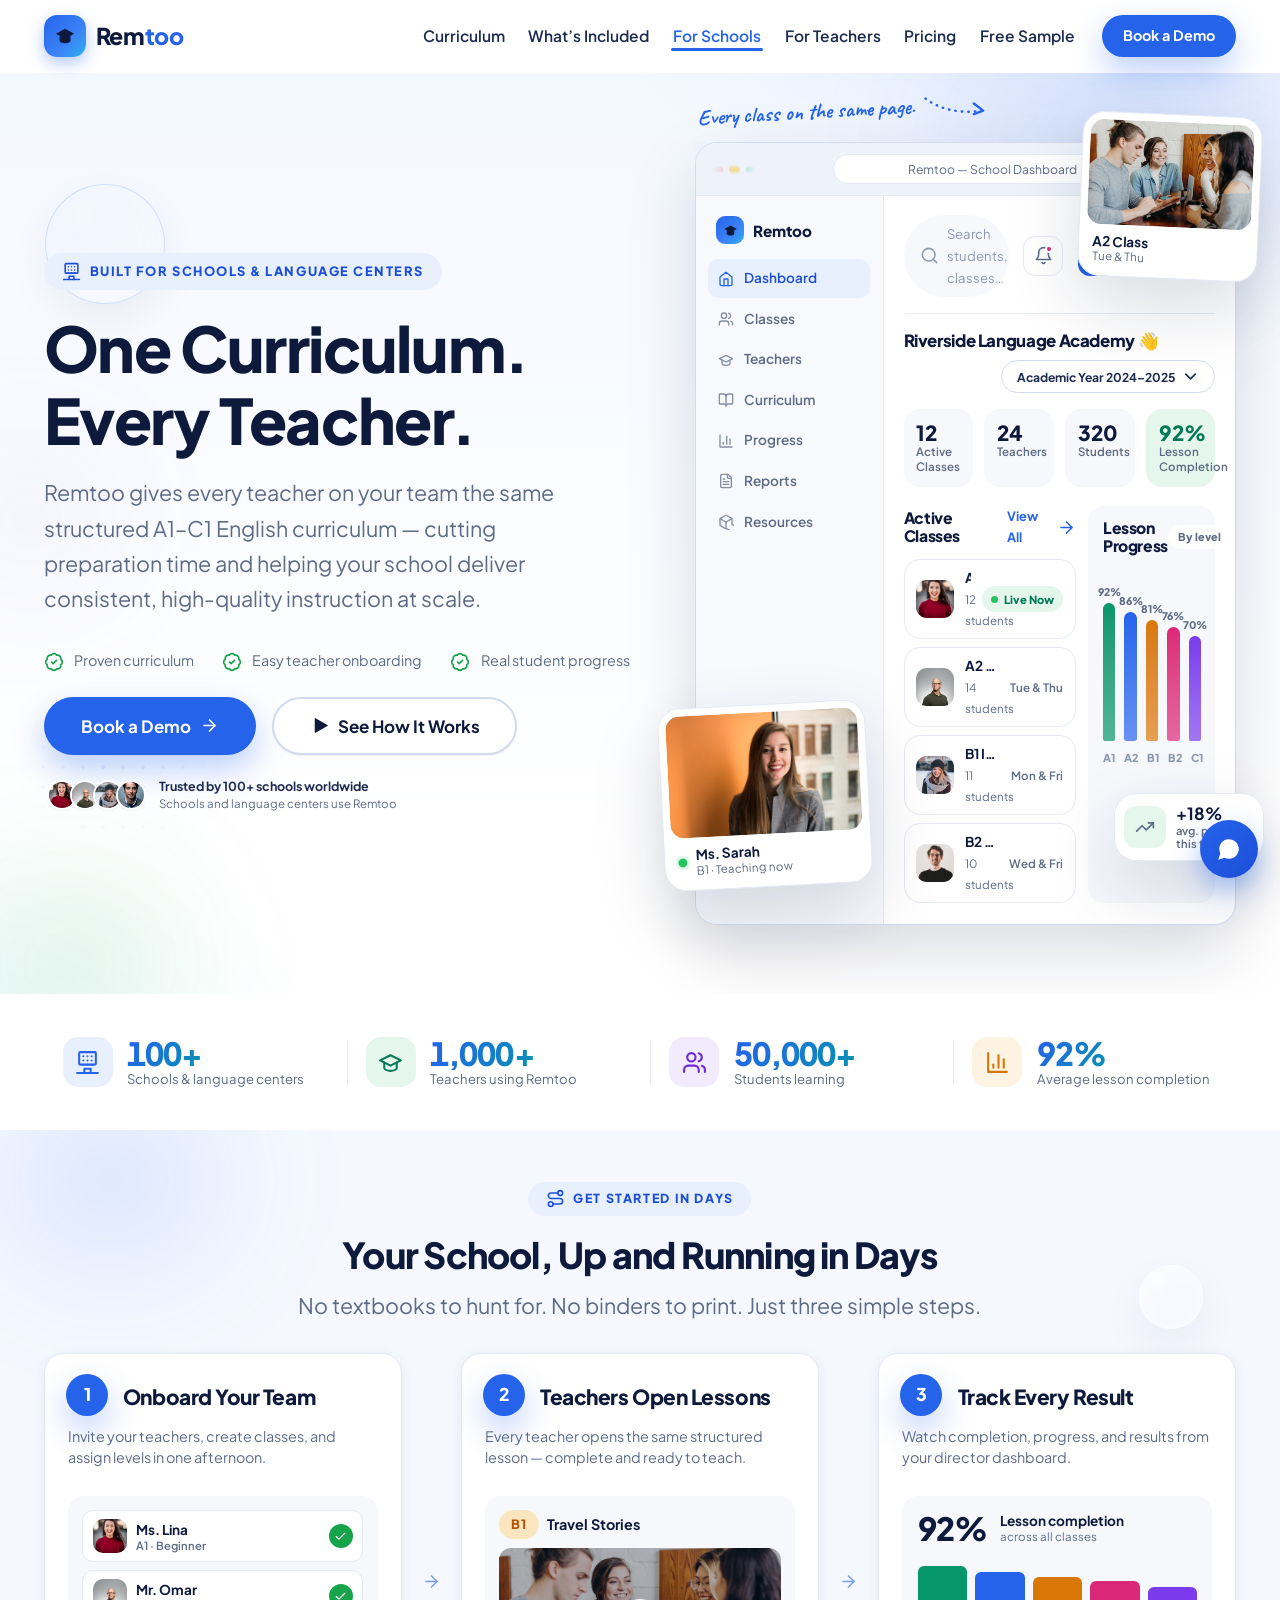
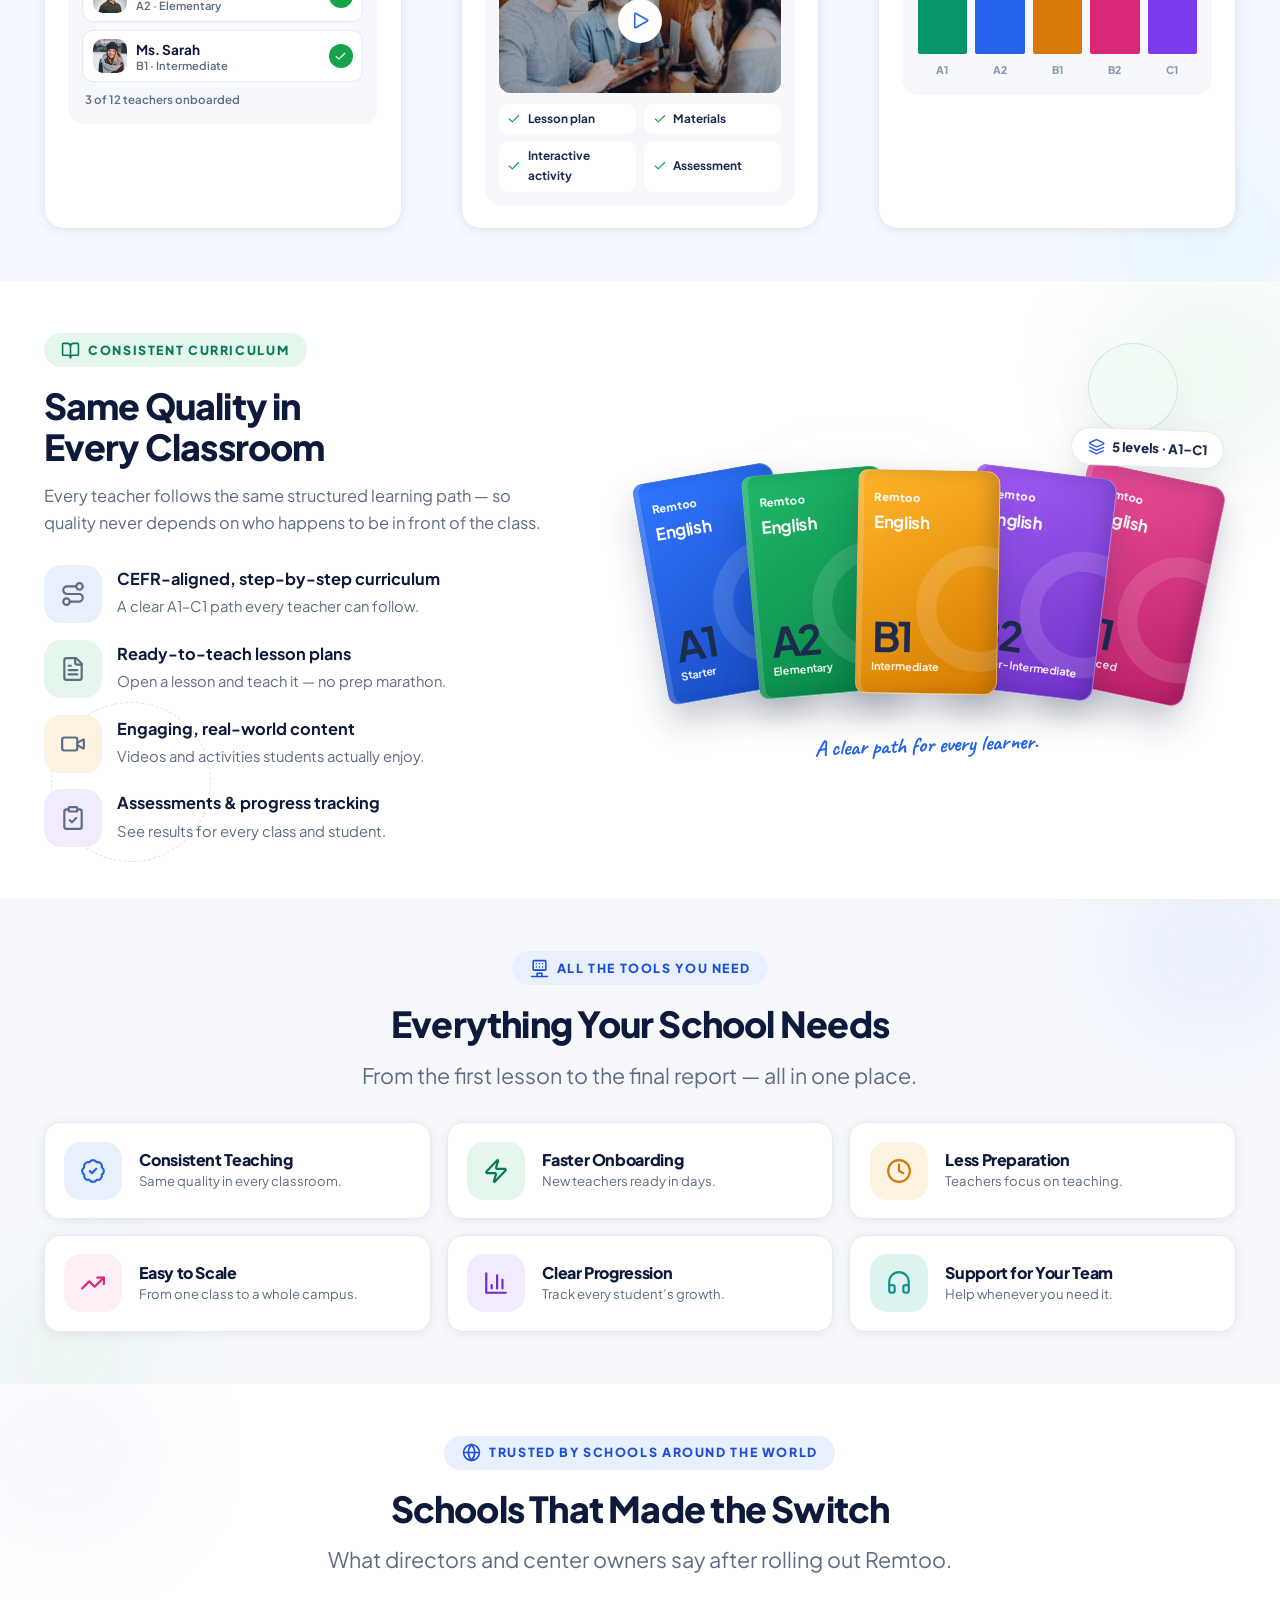
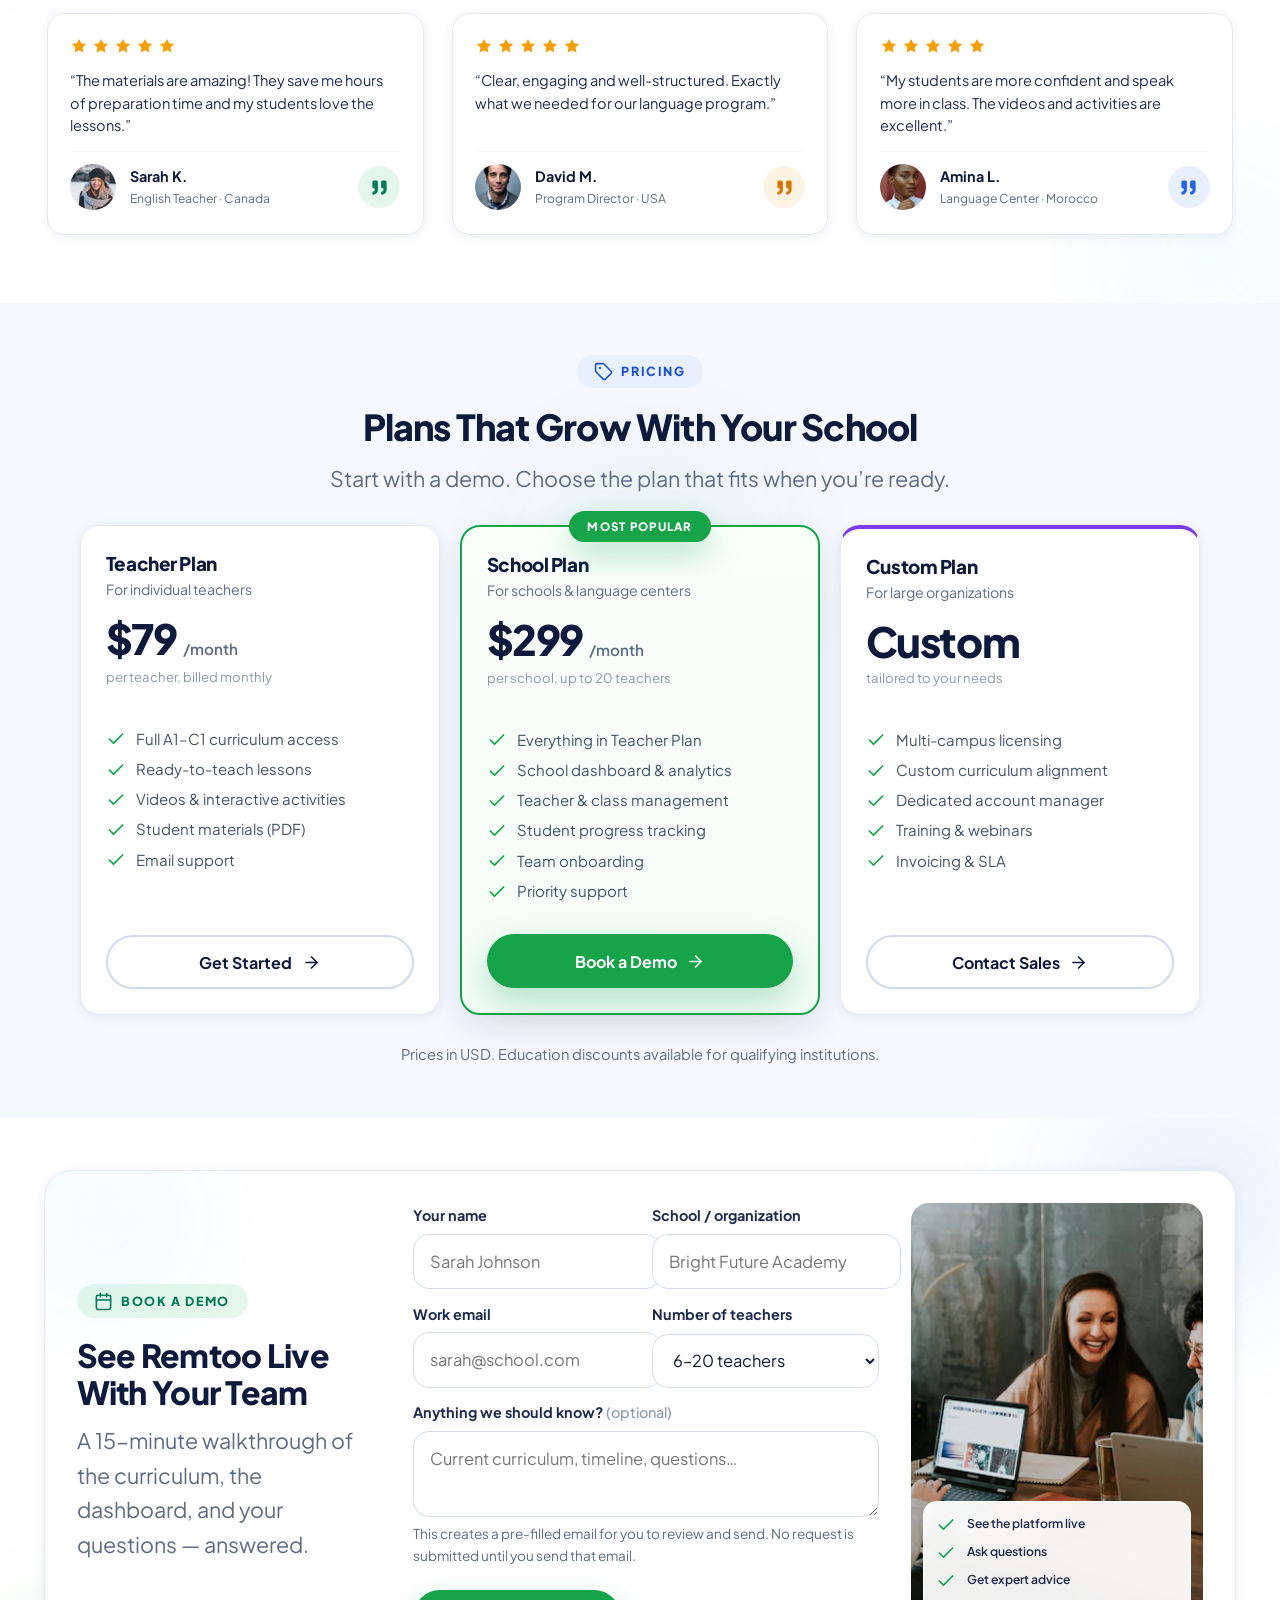
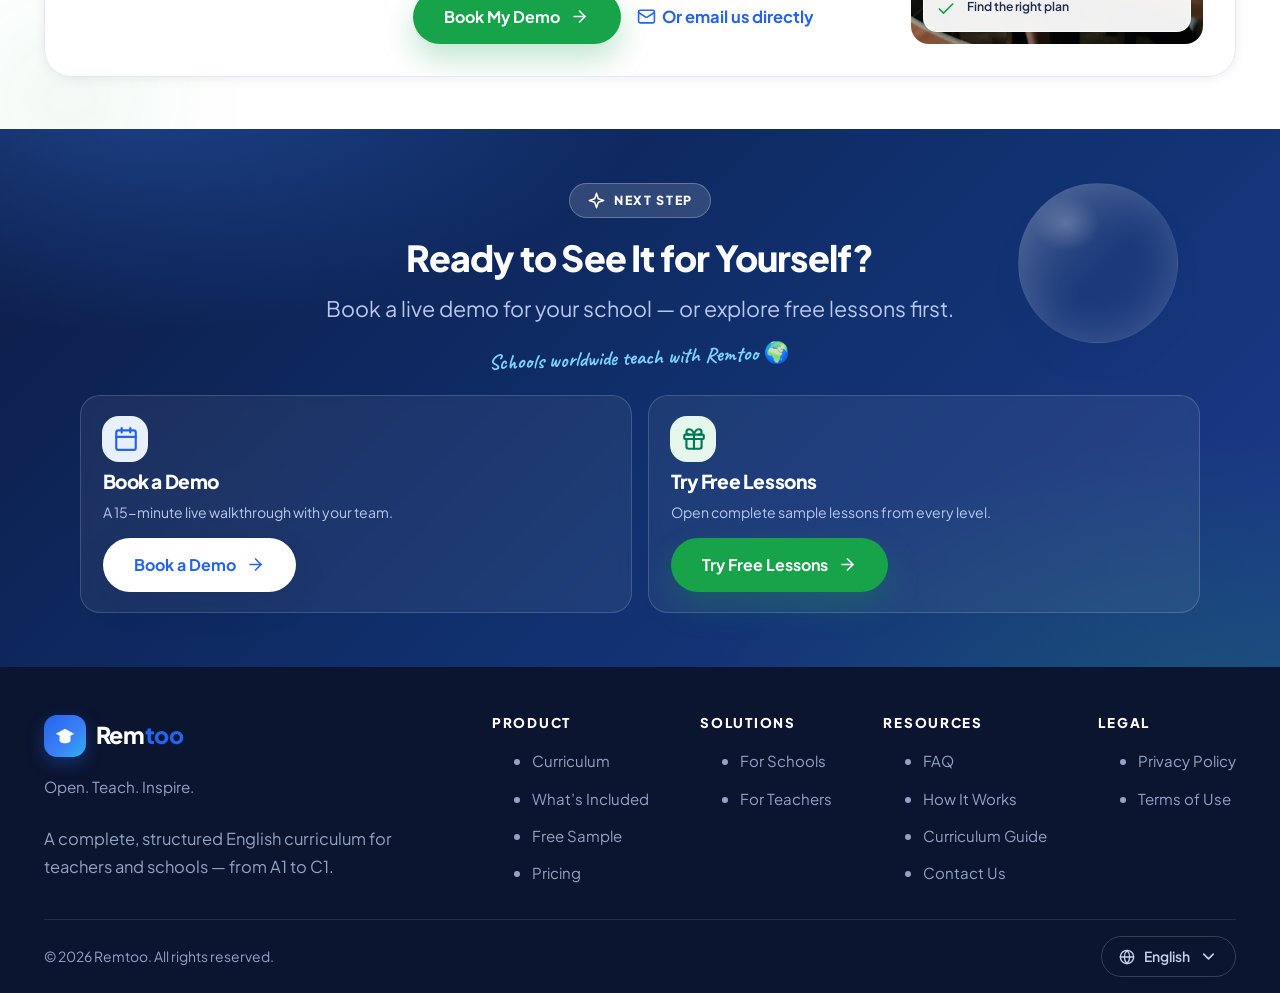
==== commit 9fe2918f: "go" ====
--- a/index.html
+++ b/index.html
@@ -3,13 +3,15 @@
 <head>
   <meta charset="UTF-8" />
   <meta name="viewport" content="width=device-width, initial-scale=1.0" />
-  <title>Remtoo — A Complete English Curriculum. Ready to Teach.</title>
-  <meta name="description" content="Remtoo gives teachers and schools a complete, structured English curriculum from A1 to C1 — lessons, videos, activities, and assessments. Less preparation. More teaching." />
+  <title>Remtoo — One Curriculum. Every Teacher.</title>
+  <meta name="description" content="One structured A1–C1 English curriculum for every teacher, with ready-to-teach lessons, school management, and clear student progress." />
   <meta name="theme-color" content="#2563eb" />
   <link rel="icon" type="image/svg+xml" href="assets/logos/favicon.svg" />
+  <link rel="canonical" href="https://remtoo.com/" />
   <meta property="og:type" content="website" />
-  <meta property="og:title" content="Remtoo — A Complete English Curriculum. Ready to Teach." />
-  <meta property="og:description" content="A structured A1–C1 English curriculum with ready-to-teach lessons, videos, activities, and assessments for teachers and schools." />
+  <meta property="og:title" content="Remtoo — One Curriculum. Every Teacher." />
+  <meta property="og:description" content="One structured A1–C1 English curriculum for every teacher, with ready-to-teach lessons and clear student progress." />
+  <meta property="og:url" content="https://remtoo.com/" />
   <link rel="preconnect" href="https://fonts.googleapis.com" />
   <link rel="preconnect" href="https://fonts.gstatic.com" crossorigin />
   <link href="https://fonts.googleapis.com/css2?family=Plus+Jakarta+Sans:ital,wght@0,400;0,500;0,600;0,700;0,800;1,500&family=Caveat:wght@600;700&display=swap" rel="stylesheet" />
@@ -17,12 +19,19 @@
   <link rel="stylesheet" href="css/base.css" />
   <link rel="stylesheet" href="css/components.css" />
   <link rel="stylesheet" href="css/sections.css" />
+  <link rel="stylesheet" href="css/pages.css" />
   <link rel="stylesheet" href="css/responsive.css" />
-  <script>document.documentElement.classList.add("js");</script>
+  <script>
+    // Progressive enhancement gate + fail-safe: if main.js has not signalled
+    // readiness within 1.5s, remove the gate so no content stays hidden.
+    document.documentElement.classList.add("js");
+    setTimeout(function () {
+      if (!window.__remtooReady) document.documentElement.classList.remove("js");
+    }, 1500);
+  </script>
 </head>
-<body id="top">
+<body id="top" class="schools-page main-reference-page">
   <a class="skip-link" href="#main">Skip to main content</a>
-
   <!-- ============================== SVG ICON SPRITE ============================== -->
   <svg xmlns="http://www.w3.org/2000/svg" style="display:none" aria-hidden="true">
     <defs>
@@ -49,7 +58,7 @@
       <symbol id="i-award" viewBox="0 0 24 24"><circle cx="12" cy="8" r="6"/><path d="M15.477 12.89 17 22l-5-3-5 3 1.523-9.11"/></symbol>
       <symbol id="i-star" viewBox="0 0 24 24"><path d="M12 2.5l2.95 5.98 6.6.96-4.78 4.66 1.13 6.58L12 17.58l-5.9 3.1 1.13-6.58L2.45 9.44l6.6-.96L12 2.5Z"/></symbol>
       <symbol id="i-globe" viewBox="0 0 24 24"><circle cx="12" cy="12" r="10"/><path d="M12 2a14.5 14.5 0 0 0 0 20 14.5 14.5 0 0 0 0-20"/><path d="M2 12h20"/></symbol>
-      <symbol id="i-package" viewBox="0 0 24 24"><path d="M21 8a2 2 0 0 0-1-1.73l-7-4a2 2 0 0 0-2 0l-7 4A2 2 0 0 0 3 8v8a2 2 0 0 0 1 1.73l7 4a2 2 0 0 0 2 0l7-4A2 2 0 0 0 21 16Z"/><path d="m3.3 7 8.7 5 8.7-5"/><path d="M12 22V12"/></symbol>
+      <symbol id="i-package" viewBox="0 0 24 24"><path d="M21 8a2 2 0 0 0-1-1.73l-7-4a2 2 0 0 0-2 0l-7 4A2 2 0 0 0 3 8v8a2 2 0 0 0 1 1.73l7 4a2 2 0 0 0 2 0l7 4A2 2 0 0 0 21 16Z"/><path d="m3.3 7 8.7 5 8.7-5"/><path d="M12 22V12"/></symbol>
       <symbol id="i-route" viewBox="0 0 24 24"><circle cx="6" cy="19" r="3"/><path d="M9 19h8.5a3.5 3.5 0 0 0 0-7h-11a3.5 3.5 0 0 1 0-7H15"/><circle cx="18" cy="5" r="3"/></symbol>
       <symbol id="i-trending-up" viewBox="0 0 24 24"><path d="m22 7-8.5 8.5-5-5L2 17"/><path d="M16 7h6v6"/></symbol>
       <symbol id="i-zap" viewBox="0 0 24 24"><path d="M4 14a1 1 0 0 1-.78-1.63l9.9-10.2a.5.5 0 0 1 .86.46l-1.92 6.02A1 1 0 0 0 13 10h7a1 1 0 0 1 .78 1.63l-9.9 10.2a.5.5 0 0 1-.86-.46l1.92-6.02A1 1 0 0 0 11 14z"/></symbol>
@@ -75,13 +84,19 @@
       <symbol id="i-gift" viewBox="0 0 24 24"><rect x="3" y="8" width="18" height="4" rx="1"/><path d="M12 8v13"/><path d="M19 12v7a2 2 0 0 1-2 2H7a2 2 0 0 1-2-2v-7"/><path d="M7.5 8a2.5 2.5 0 0 1 0-5C11 3 12 8 12 8s1-5 4.5-5a2.5 2.5 0 0 1 0 5"/></symbol>
       <symbol id="i-tag" viewBox="0 0 24 24"><path d="M12.586 2.586A2 2 0 0 0 11.172 2H4a2 2 0 0 0-2 2v7.172a2 2 0 0 0 .586 1.414l8.704 8.704a2.426 2.426 0 0 0 3.42 0l6.58-6.58a2.426 2.426 0 0 0 0-3.42z"/><circle cx="7.5" cy="7.5" r=".5"/></symbol>
       <symbol id="i-logo" viewBox="0 0 24 24"><path d="M22 9.5 12 4 2 9.5l10 5.5 10-5.5z"/><path d="M6 12.2V17c0 1.7 2.7 3 6 3s6-1.3 6-3v-4.8"/></symbol>
+      <symbol id="i-calendar" viewBox="0 0 24 24"><path d="M8 2v4"/><path d="M16 2v4"/><rect width="18" height="18" x="3" y="4" rx="2"/><path d="M3 10h18"/></symbol>
+      <symbol id="i-mail" viewBox="0 0 24 24"><rect width="20" height="16" x="2" y="4" rx="2"/><path d="m22 7-8.97 5.7a1.94 1.94 0 0 1-2.06 0L2 7"/></symbol>
+      <symbol id="i-credit-card" viewBox="0 0 24 24"><rect width="20" height="14" x="2" y="5" rx="2"/><path d="M2 10h20"/></symbol>
+      <symbol id="i-percent" viewBox="0 0 24 24"><path d="M19 5 5 19"/><circle cx="6.5" cy="6.5" r="2.5"/><circle cx="17.5" cy="17.5" r="2.5"/></symbol>
+      <symbol id="i-refresh" viewBox="0 0 24 24"><path d="M3 12a9 9 0 0 1 15-6.7L21 8"/><path d="M21 3v5h-5"/><path d="M21 12a9 9 0 0 1-15 6.7L3 16"/><path d="M3 21v-5h5"/></symbol>
+      <symbol id="i-headphones" viewBox="0 0 24 24"><path d="M3 14h3a2 2 0 0 1 2 2v3a2 2 0 0 1-2 2H5a2 2 0 0 1-2-2v-5Z"/><path d="M21 14h-3a2 2 0 0 0-2 2v3a2 2 0 0 0 2 2h1a2 2 0 0 0 2-2v-5Z"/><path d="M3 14v-3a9 9 0 0 1 18 0v3"/></symbol>
     </defs>
   </svg>
 
   <!-- ============================== HEADER ============================== -->
   <header class="site-header" id="site-header">
     <div class="container header-inner">
-      <a class="logo" href="#top" aria-label="Remtoo — home">
+      <a class="logo" href="index.html" aria-label="Remtoo — home">
         <span class="logo-mark" aria-hidden="true">
           <svg class="ic ic-fill"><use href="#i-logo"/></svg>
         </span>
@@ -90,14 +105,14 @@
 
       <nav class="nav" aria-label="Main navigation">
         <ul class="nav-list">
-          <li><a class="nav-link" href="#curriculum">Curriculum</a></li>
-          <li><a class="nav-link" href="#whats-included">What&rsquo;s Included</a></li>
-          <li><a class="nav-link" href="#for-schools">For Schools</a></li>
-          <li><a class="nav-link" href="#for-teachers">For Teachers</a></li>
-          <li><a class="nav-link" href="#pricing">Pricing</a></li>
-          <li><a class="nav-link" href="#free-sample">Free Sample</a></li>
+          <li><a class="nav-link" href="curriculum.html">Curriculum</a></li>
+          <li><a class="nav-link" href="whats-included.html">What&rsquo;s Included</a></li>
+          <li><a class="nav-link" href="schools.html" aria-current="page">For Schools</a></li>
+          <li><a class="nav-link" href="teachers.html">For Teachers</a></li>
+          <li><a class="nav-link" href="pricing.html">Pricing</a></li>
+          <li><a class="nav-link" href="free-sample.html">Free Sample</a></li>
         </ul>
-        <a class="btn btn-primary btn-sm header-cta" href="#get-started">Book a Demo</a>
+        <a class="btn btn-primary btn-sm header-cta" href="#demo">Book a Demo</a>
         <button class="menu-toggle" type="button" aria-expanded="false" aria-controls="mobile-menu" aria-label="Open menu">
           <span></span>
         </button>
@@ -108,1042 +123,462 @@
   <!-- Mobile navigation panel -->
   <nav class="mobile-menu" id="mobile-menu" aria-label="Mobile navigation">
     <ul>
-      <li><a class="nav-link" href="#curriculum">Curriculum <svg class="ic" aria-hidden="true"><use href="#i-chevron-right"/></svg></a></li>
-      <li><a class="nav-link" href="#whats-included">What&rsquo;s Included <svg class="ic" aria-hidden="true"><use href="#i-chevron-right"/></svg></a></li>
-      <li><a class="nav-link" href="#for-schools">For Schools <svg class="ic" aria-hidden="true"><use href="#i-chevron-right"/></svg></a></li>
-      <li><a class="nav-link" href="#for-teachers">For Teachers <svg class="ic" aria-hidden="true"><use href="#i-chevron-right"/></svg></a></li>
-      <li><a class="nav-link" href="#pricing">Pricing <svg class="ic" aria-hidden="true"><use href="#i-chevron-right"/></svg></a></li>
-      <li><a class="nav-link" href="#free-sample">Free Sample <svg class="ic" aria-hidden="true"><use href="#i-chevron-right"/></svg></a></li>
+      <li><a class="nav-link" href="curriculum.html">Curriculum <svg class="ic" aria-hidden="true"><use href="#i-chevron-right"/></svg></a></li>
+      <li><a class="nav-link" href="whats-included.html">What&rsquo;s Included <svg class="ic" aria-hidden="true"><use href="#i-chevron-right"/></svg></a></li>
+      <li><a class="nav-link" href="schools.html" aria-current="page">For Schools <svg class="ic" aria-hidden="true"><use href="#i-chevron-right"/></svg></a></li>
+      <li><a class="nav-link" href="teachers.html">For Teachers <svg class="ic" aria-hidden="true"><use href="#i-chevron-right"/></svg></a></li>
+      <li><a class="nav-link" href="pricing.html">Pricing <svg class="ic" aria-hidden="true"><use href="#i-chevron-right"/></svg></a></li>
+      <li><a class="nav-link" href="free-sample.html">Free Sample <svg class="ic" aria-hidden="true"><use href="#i-chevron-right"/></svg></a></li>
     </ul>
-    <a class="btn btn-primary btn-block" href="#get-started">Book a Demo</a>
+    <a class="btn btn-primary btn-block" href="#demo">Book a Demo</a>
   </nav>
 
   <main id="main">
-    <!-- ============================== HERO ============================== -->
-    <section class="hero" aria-labelledby="hero-title">
-      <div class="hero-bg" aria-hidden="true"><span class="hero-dots"></span></div>
-
-      <div class="container hero-inner">
-        <div class="hero-copy">
+    <!-- ============================== PAGE HERO ============================== -->
+    <section class="page-hero schools-hero" aria-labelledby="schools-hero-title">
+      <div class="decor" aria-hidden="true">
+        <span class="blob blob--blue float-slow" style="width:620px;height:560px;top:-200px;right:-140px"></span>
+        <span class="blob blob--green float-slower" style="width:440px;height:400px;bottom:-170px;left:-150px"></span>
+        <span class="blob blob--lav" style="width:380px;height:340px;top:30%;left:-160px;opacity:.6"></span>
+        <span class="glass glass--blue float-slow" style="width:120px;height:120px;top:12%;left:3.5%"></span>
+        <span class="dots" style="width:210px;height:150px;bottom:16%;left:1%"></span>
+      </div>
+      <div class="container page-hero-inner">
+        <div class="schools-hero-copy">
           <p class="hero-eyebrow">
-            <svg class="ic" aria-hidden="true"><use href="#i-sparkles"/></svg>
-            Teach English. Create Brighter Futures.
+            <svg class="ic" aria-hidden="true"><use href="#i-building"/></svg>
+            Built for Schools &amp; Language Centers
           </p>
-          <h1 class="hero-title" id="hero-title">
-            A Complete<br />
-            English Curriculum.<br />
-            <span class="accent">Ready to Teach.</span>
-          </h1>
-          <p class="hero-lead">Everything teachers and schools need to teach English from A1 to C1.</p>
-          <p class="hero-text">
-            Remtoo gives you structured lessons, videos, activities, and assessments — organized
-            by level and ready to use in your very next class.
+          <h1 id="schools-hero-title">One Curriculum.<br /><span class="schools-hero-accent">Every Teacher.</span></h1>
+          <p class="page-lead">
+            Remtoo gives every teacher on your team the same structured A1&ndash;C1 English
+            curriculum — cutting preparation time and helping your school deliver consistent,
+            high-quality instruction at scale.
           </p>
+          <ul class="hero-trust schools-hero-trust">
+            <li class="check-item"><svg class="ic" aria-hidden="true"><use href="#i-badge-check"/></svg>Proven curriculum</li>
+            <li class="check-item"><svg class="ic" aria-hidden="true"><use href="#i-badge-check"/></svg>Easy teacher onboarding</li>
+            <li class="check-item"><svg class="ic" aria-hidden="true"><use href="#i-badge-check"/></svg>Real student progress</li>
+          </ul>
           <div class="hero-actions">
-            <a class="btn btn-primary" href="#free-sample">
-              Explore Free Lessons
+            <a class="btn btn-primary btn-lg" href="#demo">
+              Book a Demo
               <svg class="ic" aria-hidden="true"><use href="#i-arrow-right"/></svg>
             </a>
-            <a class="btn btn-outline" href="#curriculum">View Curriculum</a>
-          </div>
-          <ul class="hero-trust">
-            <li class="check-item">
-              <svg class="ic" aria-hidden="true"><use href="#i-shield-check"/></svg>
-              No credit card required
-            </li>
-            <li class="check-item">
-              <svg class="ic" aria-hidden="true"><use href="#i-layers"/></svg>
-              A1–C1 levels
-            </li>
-            <li class="check-item">
-              <svg class="ic" aria-hidden="true"><use href="#i-users"/></svg>
-              Trusted by teachers and schools
-            </li>
-          </ul>
-        </div>
-
-        <div class="hero-visual">
-          <div class="hero-annotation" aria-hidden="true">
-            <span class="handwritten">Ready for your next class!</span>
-            <svg width="44" height="40" viewBox="0 0 44 40" fill="none">
-              <path d="M3 3c8 17 20 26 34 29" stroke="currentColor" stroke-width="2.4" stroke-linecap="round" stroke-dasharray="0.5 6"/>
-              <path d="M31 32.5 38 33l-1.5-6.5" stroke="currentColor" stroke-width="2.4" stroke-linecap="round" stroke-linejoin="round"/>
+            <a class="btn btn-outline btn-lg" href="#how-it-works">
+              <svg class="ic ic-fill" aria-hidden="true"><use href="#i-play"/></svg>
+              See How It Works
+            </a>
+          </div>
+          <div class="hero-proof" aria-label="Trusted by more than 100 schools and language centers worldwide">
+            <span class="proof-avatars" aria-hidden="true">
+              <img src="assets/images/people/lina.webp" alt="" width="30" height="30" />
+              <img src="assets/images/people/omar.webp" alt="" width="30" height="30" />
+              <img src="assets/images/people/sarah.webp" alt="" width="30" height="30" />
+              <img src="assets/images/people/david.webp" alt="" width="30" height="30" />
+            </span>
+            <span class="proof-copy"><strong>Trusted by 100+ schools worldwide</strong><span>Schools and language centers use Remtoo</span></span>
+          </div>
+        </div>
+
+        <div class="page-hero-visual schools-hero-visual reveal" style="--reveal-delay:.12s">
+          <div class="decor" aria-hidden="true">
+            <span class="blob blob--cyan" style="width:360px;height:320px;top:-70px;left:-90px"></span>
+            <span class="blob blob--green" style="width:300px;height:260px;bottom:-90px;right:-70px;opacity:.7"></span>
+          </div>
+
+          <!-- School dashboard mockup -->
+          <div class="app-window schools-dash" role="img" aria-label="Preview of the Remtoo school dashboard showing active classes, teachers, students, lesson completion and progress by level">
+            <div class="app-titlebar" aria-hidden="true">
+              <span class="dots"><i></i><i></i><i></i></span>
+              <span class="url">Remtoo — School Dashboard</span>
+            </div>
+            <div class="app-body app-body--dashboard">
+              <div class="app-sidebar" aria-hidden="true">
+                <div class="sb-brand">
+                  <span class="logo-mark"><svg class="ic ic-fill"><use href="#i-logo"/></svg></span>
+                  Remtoo
+                </div>
+                <span class="sb-item is-active"><svg class="ic"><use href="#i-home"/></svg>Dashboard</span>
+                <span class="sb-item"><svg class="ic"><use href="#i-users"/></svg>Classes</span>
+                <span class="sb-item"><svg class="ic"><use href="#i-graduation-cap"/></svg>Teachers</span>
+                <span class="sb-item"><svg class="ic"><use href="#i-book-open"/></svg>Curriculum</span>
+                <span class="sb-item"><svg class="ic"><use href="#i-bar-chart"/></svg>Progress</span>
+                <span class="sb-item"><svg class="ic"><use href="#i-file-text"/></svg>Reports</span>
+                <span class="sb-item"><svg class="ic"><use href="#i-package"/></svg>Resources</span>
+              </div>
+              <div class="app-main">
+                <div class="dash-topbar" aria-hidden="true">
+                  <span class="dash-search">
+                    <svg class="ic"><use href="#i-search"/></svg>
+                    Search students, classes…
+                  </span>
+                  <span class="dash-bell"><svg class="ic"><use href="#i-bell"/></svg><i></i></span>
+                  <span class="dash-user">
+                    <span class="avatar">SD</span>
+                    <span class="who"><strong>Sarah</strong><span>School Director</span></span>
+                  </span>
+                </div>
+
+                <div class="dash-school-head">
+                  <h4>Riverside Language Academy <span aria-hidden="true">👋</span></h4>
+                  <span class="dash-year">Academic Year 2024–2025 <svg class="ic" width="12" height="12"><use href="#i-chevron-down"/></svg></span>
+                </div>
+
+                <div class="dash-stats" aria-hidden="true">
+                  <div class="dash-stat"><p class="v">12</p><p class="l">Active Classes</p></div>
+                  <div class="dash-stat"><p class="v">24</p><p class="l">Teachers</p></div>
+                  <div class="dash-stat"><p class="v">320</p><p class="l">Students</p></div>
+                  <div class="dash-stat dash-stat--green"><p class="v">92%</p><p class="l">Lesson Completion</p></div>
+                </div>
+
+                <div class="dash-cols">
+                  <div class="dash-classes">
+                    <div class="dash-classes-head">
+                      <h4>Active Classes</h4>
+                      <span class="dash-link">View All <svg class="ic" width="12" height="12"><use href="#i-arrow-right"/></svg></span>
+                    </div>
+                    <div class="class-list" aria-hidden="true">
+                      <div class="class-row">
+                        <img src="assets/images/people/lina.webp" alt="" width="38" height="38" loading="lazy" decoding="async" />
+                        <span class="info"><strong>A1 Beginner — Ms. Lina</strong><span>12 students</span></span>
+                        <span class="live"><i></i>Live Now</span>
+                      </div>
+                      <div class="class-row">
+                        <img src="assets/images/people/omar.webp" alt="" width="38" height="38" loading="lazy" decoding="async" />
+                        <span class="info"><strong>A2 Elementary — Mr. Omar</strong><span>14 students</span></span>
+                        <span class="schedule">Tue &amp; Thu</span>
+                      </div>
+                      <div class="class-row">
+                        <img src="assets/images/people/sarah.webp" alt="" width="38" height="38" loading="lazy" decoding="async" />
+                        <span class="info"><strong>B1 Intermediate — Ms. Sarah</strong><span>11 students</span></span>
+                        <span class="schedule">Mon &amp; Fri</span>
+                      </div>
+                      <div class="class-row">
+                        <img src="assets/images/people/youssef.webp" alt="" width="38" height="38" loading="lazy" decoding="async" />
+                        <span class="info"><strong>B2 Upper-Int. — Mr. Youssef</strong><span>10 students</span></span>
+                        <span class="schedule">Wed &amp; Fri</span>
+                      </div>
+                    </div>
+                  </div>
+
+                  <div class="dash-chart" aria-hidden="true">
+                    <div class="dash-classes-head">
+                      <h4>Lesson Progress</h4>
+                      <span class="dash-chip">By level</span>
+                    </div>
+                    <div class="chart-bars">
+                      <span class="bar lv-a1" style="--h:92"><i>92%</i></span>
+                      <span class="bar lv-a2" style="--h:86"><i>86%</i></span>
+                      <span class="bar lv-b1" style="--h:81"><i>81%</i></span>
+                      <span class="bar lv-b2" style="--h:76"><i>76%</i></span>
+                      <span class="bar lv-c1" style="--h:70"><i>70%</i></span>
+                    </div>
+                    <div class="chart-labels">
+                      <span>A1</span><span>A2</span><span>B1</span><span>B2</span><span>C1</span>
+                    </div>
+                  </div>
+                </div>
+              </div>
+            </div>
+          </div>
+
+          <!-- Overlapping photo cards + annotations -->
+          <figure class="hero-photo-card hero-photo-card--teacher" aria-hidden="true">
+            <img src="assets/images/hero/teacher-main.webp" alt="" width="220" height="150" loading="eager" decoding="async" />
+            <figcaption>
+              <span class="dot"></span>
+              <span><strong>Ms. Sarah</strong><em>B1 · Teaching now</em></span>
+            </figcaption>
+          </figure>
+
+          <figure class="hero-photo-card hero-photo-card--class" aria-hidden="true">
+            <img src="assets/images/lessons/classroom.webp" alt="" width="190" height="126" loading="eager" fetchpriority="high" decoding="async" />
+            <figcaption>
+              <span><strong>A2 Class</strong><em>Tue &amp; Thu</em></span>
+            </figcaption>
+          </figure>
+
+          <div class="hero-mini-stat" aria-hidden="true">
+            <span class="icon-badge icon-badge--green"><svg class="ic"><use href="#i-trending-up"/></svg></span>
+            <p><strong>+18%</strong><span>avg. progress<br />this term</span></p>
+          </div>
+
+          <p class="handwritten schools-hero-note" aria-hidden="true">
+            Every class on the same page.
+            <svg width="64" height="30" viewBox="0 0 64 30" fill="none">
+              <path d="M4 4c16 13 36 17 56 15" stroke="currentColor" stroke-width="2.4" stroke-linecap="round" stroke-dasharray="0.5 6"/>
+              <path d="M52 11.5 61 19l-9.5 3" stroke="currentColor" stroke-width="2.4" stroke-linecap="round" stroke-linejoin="round"/>
             </svg>
-          </div>
-
-          <figure class="hero-photo-frame">
-            <img
-              src="assets/images/hero/teacher-main.webp"
-              alt="Smiling English teacher holding a laptop, ready to teach her next class"
-              width="800" height="920" fetchpriority="high" decoding="async"
-            />
-          </figure>
-
-          <div class="hero-note-card" aria-hidden="true">
-            <p>Less preparation. More teaching. Happier students.</p>
-          </div>
-
-          <div class="hero-lesson-card">
-            <div class="lesson-card-head">
-              <span class="chip chip--level lv-a1">A1</span>
-              <h3>Lesson 1</h3>
-            </div>
-            <div class="lesson-video-row">
-              <span class="lesson-video-thumb">
-                <img src="assets/images/lessons/waving-woman.webp" alt="" width="88" height="55" loading="lazy" decoding="async" />
-                <span class="play" aria-hidden="true"><svg class="ic ic-fill"><use href="#i-play"/></svg></span>
-              </span>
-              <span class="meta">
-                <strong>Meet &amp; Greet</strong>
-                <span>Video · 6:24</span>
-              </span>
-            </div>
-            <ul class="lesson-checks">
-              <li class="check-item"><svg class="ic" aria-hidden="true"><use href="#i-check"/></svg>Video</li>
-              <li class="check-item"><svg class="ic" aria-hidden="true"><use href="#i-check"/></svg>Vocabulary</li>
-              <li class="check-item"><svg class="ic" aria-hidden="true"><use href="#i-check"/></svg>Grammar</li>
-              <li class="check-item"><svg class="ic" aria-hidden="true"><use href="#i-check"/></svg>Speaking</li>
-              <li class="check-item"><svg class="ic" aria-hidden="true"><use href="#i-check"/></svg>Activities</li>
-              <li class="check-item"><svg class="ic" aria-hidden="true"><use href="#i-check"/></svg>Practice</li>
-              <li class="check-item"><svg class="ic" aria-hidden="true"><use href="#i-check"/></svg>Review</li>
-              <li class="check-item"><svg class="ic" aria-hidden="true"><use href="#i-check"/></svg>Assessment</li>
-            </ul>
-          </div>
-        </div>
-      </div>
-
-      <svg class="hero-wave" viewBox="0 0 1440 90" preserveAspectRatio="none" aria-hidden="true">
-        <path d="M0,52 C240,92 480,10 720,32 C960,54 1200,88 1440,44 L1440,90 L0,90 Z" fill="currentColor"/>
-      </svg>
+          </p>
+        </div>
+      </div>
     </section>
 
-    <!-- ============================== LEVEL JOURNEY ============================== -->
-    <section class="journey" aria-labelledby="journey-title">
-      <h2 class="visually-hidden" id="journey-title">The learning journey from A1 to C1</h2>
+    <!-- ============================== IMPACT METRICS ============================== -->
+    <section class="section impact-section" aria-label="Remtoo for schools in numbers">
       <div class="container">
-        <div class="journey-cards">
-          <article class="journey-card lv-a1 reveal">
-            <span class="icon-badge icon-badge--lv" aria-hidden="true"><svg class="ic"><use href="#i-sprout"/></svg></span>
-            <p class="lv-name"><em>A1</em> Beginner</p>
-            <p class="lv-desc">Foundation English. First words and phrases.</p>
-          </article>
-          <span class="journey-arrow" aria-hidden="true"><svg class="ic" width="22" height="22"><use href="#i-arrow-right"/></svg></span>
-          <article class="journey-card lv-a2 reveal" style="--reveal-delay:.08s">
-            <span class="icon-badge icon-badge--lv" aria-hidden="true"><svg class="ic"><use href="#i-layers"/></svg></span>
-            <p class="lv-name"><em>A2</em> Elementary</p>
-            <p class="lv-desc">Everyday English. Simple conversations.</p>
-          </article>
-          <span class="journey-arrow" aria-hidden="true"><svg class="ic" width="22" height="22"><use href="#i-arrow-right"/></svg></span>
-          <article class="journey-card lv-b1 reveal" style="--reveal-delay:.16s">
-            <span class="icon-badge icon-badge--lv" aria-hidden="true"><svg class="ic"><use href="#i-book-open"/></svg></span>
-            <p class="lv-name"><em>B1</em> Intermediate</p>
-            <p class="lv-desc">Real-world topics. Growing confidence.</p>
-          </article>
-          <span class="journey-arrow" aria-hidden="true"><svg class="ic" width="22" height="22"><use href="#i-arrow-right"/></svg></span>
-          <article class="journey-card lv-b2 reveal" style="--reveal-delay:.24s">
-            <span class="icon-badge icon-badge--lv" aria-hidden="true"><svg class="ic"><use href="#i-users"/></svg></span>
-            <p class="lv-name"><em>B2</em> Upper-Int.</p>
-            <p class="lv-desc">Fluent discussions. Opinions and debates.</p>
-          </article>
-          <span class="journey-arrow" aria-hidden="true"><svg class="ic" width="22" height="22"><use href="#i-arrow-right"/></svg></span>
-          <article class="journey-card lv-c1 reveal" style="--reveal-delay:.32s">
-            <span class="icon-badge icon-badge--lv" aria-hidden="true"><svg class="ic"><use href="#i-mountain"/></svg></span>
-            <p class="lv-name"><em>C1</em> Advanced</p>
-            <p class="lv-desc">Near-native mastery. Nuance and precision.</p>
-          </article>
-        </div>
-        <p class="journey-caption reveal">
-          <svg class="ic" aria-hidden="true"><use href="#i-route"/></svg>
-          A structured learning journey from beginner to advanced.
-        </p>
-      </div>
-      <svg class="journey-wave" viewBox="0 0 1440 80" preserveAspectRatio="none" aria-hidden="true">
-        <path d="M0,46 C260,84 520,8 760,28 C1000,48 1240,80 1440,38 L1440,80 L0,80 Z" fill="currentColor"/>
-      </svg>
+        <div class="impact-band">
+          <div class="impact reveal">
+            <span class="icon-badge icon-badge--blue" aria-hidden="true"><svg class="ic"><use href="#i-building"/></svg></span>
+            <p class="v"><span>100+</span></p>
+            <p class="l">Schools &amp; language centers</p>
+          </div>
+          <div class="impact reveal" style="--reveal-delay:.08s">
+            <span class="icon-badge icon-badge--green" aria-hidden="true"><svg class="ic"><use href="#i-graduation-cap"/></svg></span>
+            <p class="v"><span>1,000+</span></p>
+            <p class="l">Teachers using Remtoo</p>
+          </div>
+          <div class="impact reveal" style="--reveal-delay:.16s">
+            <span class="icon-badge icon-badge--purple" aria-hidden="true"><svg class="ic"><use href="#i-users"/></svg></span>
+            <p class="v"><span>50,000+</span></p>
+            <p class="l">Students learning</p>
+          </div>
+          <div class="impact reveal" style="--reveal-delay:.24s">
+            <span class="icon-badge icon-badge--amber" aria-hidden="true"><svg class="ic"><use href="#i-bar-chart"/></svg></span>
+            <p class="v"><span>92%</span></p>
+            <p class="l">Average lesson completion</p>
+          </div>
+        </div>
+      </div>
     </section>
 
-    <!-- ============================== CURRICULUM ============================== -->
-    <section class="section" id="curriculum" aria-labelledby="curriculum-title">
-      <div class="container">
-        <div class="section-head reveal">
-          <p class="badge">
-            <svg class="ic" aria-hidden="true"><use href="#i-book-open"/></svg>
-            Our Curriculum
-          </p>
-          <h2 class="section-title" id="curriculum-title">One Curriculum. Five Levels.</h2>
-          <p class="section-sub">
-            A clear and structured learning path from beginner to advanced.
-            Real progress. Real results.
-          </p>
-        </div>
-
-        <!-- Decorative ascending path (desktop) -->
-        <div class="curriculum-path reveal" aria-hidden="true">
-          <svg viewBox="0 0 980 150" fill="none">
-            <path d="M18 132 C 180 128, 300 98, 460 86 C 620 74, 740 46, 950 28" stroke="#c9d6ef" stroke-width="2.5" stroke-dasharray="2 9" stroke-linecap="round"/>
-            <g font-family="'Plus Jakarta Sans',sans-serif" font-size="11.5" font-weight="800" text-anchor="middle">
-              <circle cx="55" cy="127" r="18" fill="#059669"/><text x="55" y="131" fill="#fff">A1</text>
-              <circle cx="265" cy="109" r="18" fill="#2563eb"/><text x="265" y="113" fill="#fff">A2</text>
-              <circle cx="470" cy="84" r="18" fill="#d97706"/><text x="470" y="88" fill="#fff">B1</text>
-              <circle cx="685" cy="49" r="18" fill="#db2777"/><text x="685" y="53" fill="#fff">B2</text>
-              <circle cx="905" cy="30" r="18" fill="#7c3aed"/><text x="905" y="34" fill="#fff">C1</text>
-            </g>
-            <g transform="translate(934 4) rotate(24)" stroke="#2563eb" stroke-width="2.2" stroke-linecap="round" stroke-linejoin="round">
-              <path d="M0 14 14 0"/><path d="M14 0 9.5 13 4 8.5 0 14"/>
-            </g>
-          </svg>
-        </div>
-
-        <!-- Compact indicator (smaller screens) -->
-        <div class="curriculum-dots" aria-hidden="true">
-          <span class="lv-a1" style="--dot:#059669"></span>
-          <span style="--dot:#2563eb"></span>
-          <span style="--dot:#d97706"></span>
-          <span style="--dot:#db2777"></span>
-          <span style="--dot:#7c3aed"></span>
-        </div>
-
-        <div class="levels-grid">
-          <!-- A1 -->
-          <article class="level-card lv-a1 reveal">
-            <div class="level-head">
-              <span class="chip chip--level">A1</span>
-              <span class="level-name">Beginner</span>
-            </div>
-            <p class="level-desc">First words and phrases for absolute beginners.</p>
-            <figure class="level-photo">
-              <img src="assets/images/curriculum/a1-woman.webp" alt="Beginner English student smiling" width="500" height="400" loading="lazy" decoding="async" />
-              <figcaption class="speech-bubble" aria-hidden="true">Hello!</figcaption>
-            </figure>
-            <ul class="level-checks">
-              <li class="check-item"><svg class="ic" aria-hidden="true"><use href="#i-check"/></svg>Greetings &amp; introductions</li>
-              <li class="check-item"><svg class="ic" aria-hidden="true"><use href="#i-check"/></svg>Numbers, colors &amp; days</li>
-              <li class="check-item"><svg class="ic" aria-hidden="true"><use href="#i-check"/></svg>Everyday classroom language</li>
-              <li class="check-item"><svg class="ic" aria-hidden="true"><use href="#i-check"/></svg>First simple conversations</li>
-            </ul>
-            <div class="sample-lesson">
-              <p class="sample-title">Lesson 1 — Meet &amp; Greet</p>
-              <div class="sample-row">
-                <span class="sample-thumb">
-                  <img src="assets/images/lessons/waving-woman.webp" alt="" width="76" height="48" loading="lazy" decoding="async" />
-                  <span class="play" aria-hidden="true"><svg class="ic ic-fill" width="12" height="12"><use href="#i-play"/></svg></span>
-                </span>
-                <a class="btn-link" href="#free-sample">View Lesson <svg class="ic" aria-hidden="true"><use href="#i-arrow-right"/></svg></a>
-              </div>
-            </div>
-          </article>
-
-          <!-- A2 -->
-          <article class="level-card lv-a2 reveal" style="--reveal-delay:.08s">
-            <div class="level-head">
-              <span class="chip chip--level">A2</span>
-              <span class="level-name">Elementary</span>
-            </div>
-            <p class="level-desc">Everyday English for simple, real-life situations.</p>
-            <figure class="level-photo">
-              <img src="assets/images/curriculum/a2-man.webp" alt="Elementary English student" width="500" height="400" loading="lazy" decoding="async" />
-              <figcaption class="speech-bubble" aria-hidden="true">Nice to meet you!</figcaption>
-            </figure>
-            <ul class="level-checks">
-              <li class="check-item"><svg class="ic" aria-hidden="true"><use href="#i-check"/></svg>Daily routines &amp; free time</li>
-              <li class="check-item"><svg class="ic" aria-hidden="true"><use href="#i-check"/></svg>Shopping, food &amp; travel</li>
-              <li class="check-item"><svg class="ic" aria-hidden="true"><use href="#i-check"/></svg>Past, present &amp; future</li>
-              <li class="check-item"><svg class="ic" aria-hidden="true"><use href="#i-check"/></svg>Short everyday dialogues</li>
-            </ul>
-            <div class="sample-lesson">
-              <p class="sample-title">Lesson 1 — Daily Routines</p>
-              <div class="sample-row">
-                <span class="sample-thumb">
-                  <img src="assets/images/lessons/pair-work.webp" alt="" width="76" height="48" loading="lazy" decoding="async" />
-                  <span class="play" aria-hidden="true"><svg class="ic ic-fill" width="12" height="12"><use href="#i-play"/></svg></span>
-                </span>
-                <a class="btn-link" href="#free-sample">View Lesson <svg class="ic" aria-hidden="true"><use href="#i-arrow-right"/></svg></a>
-              </div>
-            </div>
-          </article>
-
-          <!-- B1 -->
-          <article class="level-card lv-b1 reveal" style="--reveal-delay:.16s">
-            <div class="level-head">
-              <span class="chip chip--level">B1</span>
-              <span class="level-name">Intermediate</span>
-            </div>
-            <p class="level-desc">Real-world topics with growing confidence.</p>
-            <figure class="level-photo">
-              <img src="assets/images/curriculum/b1-woman.webp" alt="Intermediate English student" width="500" height="400" loading="lazy" decoding="async" />
-              <figcaption class="speech-bubble" aria-hidden="true">How&rsquo;s it going?</figcaption>
-            </figure>
-            <ul class="level-checks">
-              <li class="check-item"><svg class="ic" aria-hidden="true"><use href="#i-check"/></svg>Opinions &amp; storytelling</li>
-              <li class="check-item"><svg class="ic" aria-hidden="true"><use href="#i-check"/></svg>Work, travel &amp; technology</li>
-              <li class="check-item"><svg class="ic" aria-hidden="true"><use href="#i-check"/></svg>Present perfect &amp; conditionals</li>
-              <li class="check-item"><svg class="ic" aria-hidden="true"><use href="#i-check"/></svg>Longer, natural conversations</li>
-            </ul>
-            <div class="sample-lesson">
-              <p class="sample-title">Lesson 1 — Travel Stories</p>
-              <div class="sample-row">
-                <span class="sample-thumb">
-                  <img src="assets/images/lessons/classroom.webp" alt="" width="76" height="48" loading="lazy" decoding="async" />
-                  <span class="play" aria-hidden="true"><svg class="ic ic-fill" width="12" height="12"><use href="#i-play"/></svg></span>
-                </span>
-                <a class="btn-link" href="#free-sample">View Lesson <svg class="ic" aria-hidden="true"><use href="#i-arrow-right"/></svg></a>
-              </div>
-            </div>
-          </article>
-
-          <!-- B2 -->
-          <article class="level-card lv-b2 reveal" style="--reveal-delay:.24s">
-            <div class="level-head">
-              <span class="chip chip--level">B2</span>
-              <span class="level-name">Upper-Int.</span>
-            </div>
-            <p class="level-desc">Fluent discussions on complex, engaging topics.</p>
-            <figure class="level-photo">
-              <img src="assets/images/curriculum/b2-man.webp" alt="Upper-intermediate English student" width="500" height="400" loading="lazy" decoding="async" />
-              <figcaption class="speech-bubble" aria-hidden="true">Great question!</figcaption>
-            </figure>
-            <ul class="level-checks">
-              <li class="check-item"><svg class="ic" aria-hidden="true"><use href="#i-check"/></svg>Debates &amp; discussions</li>
-              <li class="check-item"><svg class="ic" aria-hidden="true"><use href="#i-check"/></svg>News, media &amp; society</li>
-              <li class="check-item"><svg class="ic" aria-hidden="true"><use href="#i-check"/></svg>Advanced grammar in context</li>
-              <li class="check-item"><svg class="ic" aria-hidden="true"><use href="#i-check"/></svg>Clear, structured arguments</li>
-            </ul>
-            <div class="sample-lesson">
-              <p class="sample-title">Lesson 1 — News &amp; Media</p>
-              <div class="sample-row">
-                <span class="sample-thumb">
-                  <img src="assets/images/lessons/meeting.webp" alt="" width="76" height="48" loading="lazy" decoding="async" />
-                  <span class="play" aria-hidden="true"><svg class="ic ic-fill" width="12" height="12"><use href="#i-play"/></svg></span>
-                </span>
-                <a class="btn-link" href="#free-sample">View Lesson <svg class="ic" aria-hidden="true"><use href="#i-arrow-right"/></svg></a>
-              </div>
-            </div>
-          </article>
-
-          <!-- C1 -->
-          <article class="level-card lv-c1 reveal" style="--reveal-delay:.32s">
-            <div class="level-head">
-              <span class="chip chip--level">C1</span>
-              <span class="level-name">Advanced</span>
-            </div>
-            <p class="level-desc">Near-native precision, nuance, and style.</p>
-            <figure class="level-photo">
-              <img src="assets/images/curriculum/c1-woman.webp" alt="Advanced English student" width="500" height="400" loading="lazy" decoding="async" />
-              <figcaption class="speech-bubble" aria-hidden="true">Absolutely!</figcaption>
-            </figure>
-            <ul class="level-checks">
-              <li class="check-item"><svg class="ic" aria-hidden="true"><use href="#i-check"/></svg>Academic &amp; professional English</li>
-              <li class="check-item"><svg class="ic" aria-hidden="true"><use href="#i-check"/></svg>Idioms, nuance &amp; register</li>
-              <li class="check-item"><svg class="ic" aria-hidden="true"><use href="#i-check"/></svg>Complex texts &amp; analysis</li>
-              <li class="check-item"><svg class="ic" aria-hidden="true"><use href="#i-check"/></svg>Effortless, precise fluency</li>
-            </ul>
-            <div class="sample-lesson">
-              <p class="sample-title">Lesson 1 — Global Issues</p>
-              <div class="sample-row">
-                <span class="sample-thumb">
-                  <img src="assets/images/lessons/teacher-teaching.webp" alt="" width="76" height="48" loading="lazy" decoding="async" />
-                  <span class="play" aria-hidden="true"><svg class="ic ic-fill" width="12" height="12"><use href="#i-play"/></svg></span>
-                </span>
-                <a class="btn-link" href="#free-sample">View Lesson <svg class="ic" aria-hidden="true"><use href="#i-arrow-right"/></svg></a>
-              </div>
-            </div>
-          </article>
-        </div>
-
-        <div class="curriculum-cta reveal">
-          <a class="btn btn-primary" href="#free-sample">
-            Explore the Curriculum
-            <svg class="ic" aria-hidden="true"><use href="#i-arrow-right"/></svg>
-          </a>
-        </div>
-
-        <div class="level-features">
-          <div class="lf-item reveal">
-            <span class="icon-badge icon-badge--blue" aria-hidden="true"><svg class="ic"><use href="#i-route"/></svg></span>
-            <div>
-              <h3>Structured learning path</h3>
-              <p>Every lesson builds on the last.</p>
-            </div>
-          </div>
-          <div class="lf-item reveal" style="--reveal-delay:.08s">
-            <span class="icon-badge icon-badge--green" aria-hidden="true"><svg class="ic"><use href="#i-globe"/></svg></span>
-            <div>
-              <h3>Real-world skills</h3>
-              <p>Language students actually use.</p>
-            </div>
-          </div>
-          <div class="lf-item reveal" style="--reveal-delay:.16s">
-            <span class="icon-badge icon-badge--amber" aria-hidden="true"><svg class="ic"><use href="#i-bar-chart"/></svg></span>
-            <div>
-              <h3>Measurable progress</h3>
-              <p>Clear outcomes for every level.</p>
-            </div>
-          </div>
-          <div class="lf-item reveal" style="--reveal-delay:.24s">
-            <span class="icon-badge icon-badge--pink" aria-hidden="true"><svg class="ic"><use href="#i-shield-check"/></svg></span>
-            <div>
-              <h3>Trusted by teachers</h3>
-              <p>Classroom-tested materials.</p>
-            </div>
-          </div>
-        </div>
-      </div>
-    </section>
-
-    <!-- ============================== HOW IT WORKS ============================== -->
-    <section class="section section-alt" id="how-it-works" aria-labelledby="how-title">
+    <!-- ============================== HOW IT WORKS FOR SCHOOLS ============================== -->
+    <section class="section" id="how-it-works" style="background:var(--surface-blue)" aria-labelledby="how-title">
+      <div class="decor" aria-hidden="true">
+        <span class="blob blob--blue float-slow" style="width:460px;height:380px;top:-140px;left:-120px"></span>
+        <span class="blob blob--cyan float-slower" style="width:360px;height:320px;bottom:-120px;right:-100px;opacity:.75"></span>
+        <span class="glass float-slow" style="width:64px;height:64px;top:18%;right:6%"></span>
+      </div>
       <div class="container">
         <div class="section-head reveal">
           <p class="badge">
             <svg class="ic" aria-hidden="true"><use href="#i-route"/></svg>
-            How It Works
+            Get Started in Days
           </p>
-          <h2 class="section-title" id="how-title">From Curriculum to Classroom in 3 Steps</h2>
-          <p class="section-sub">
-            Simple, fast, and ready to use. Spend less time preparing and more time teaching.
-          </p>
-        </div>
-
-        <div class="steps-row">
+          <h2 class="section-title" id="how-title">Your School, Up and Running in Days</h2>
+          <p class="section-sub">No textbooks to hunt for. No binders to print. Just three simple steps.</p>
+        </div>
+
+        <div class="steps-row schools-steps">
           <article class="step-card reveal">
             <span class="step-num" aria-hidden="true">1</span>
-            <h3>Choose the Level</h3>
-            <p class="step-text">Pick the level that matches your students — from A1 to C1.</p>
+            <h3>Onboard Your Team</h3>
+            <p class="step-text">Invite your teachers, create classes, and assign levels in one afternoon.</p>
             <div class="step-visual">
-              <div class="mock-levels" aria-hidden="true">
-                <span class="chip is-active">A1</span>
-                <span class="chip">A2</span>
-                <span class="chip">B1</span>
-                <span class="chip">B2</span>
-                <span class="chip">C1</span>
+              <div class="onboard-mock" aria-hidden="true">
+                <div class="ob-row">
+                  <img src="assets/images/people/lina.webp" alt="" width="34" height="34" loading="lazy" decoding="async" />
+                  <span class="ob-name">Ms. Lina<strong>A1 · Beginner</strong></span>
+                  <span class="ob-check"><svg class="ic"><use href="#i-check"/></svg></span>
+                </div>
+                <div class="ob-row">
+                  <img src="assets/images/people/omar.webp" alt="" width="34" height="34" loading="lazy" decoding="async" />
+                  <span class="ob-name">Mr. Omar<strong>A2 · Elementary</strong></span>
+                  <span class="ob-check"><svg class="ic"><use href="#i-check"/></svg></span>
+                </div>
+                <div class="ob-row">
+                  <img src="assets/images/people/sarah.webp" alt="" width="34" height="34" loading="lazy" decoding="async" />
+                  <span class="ob-name">Ms. Sarah<strong>B1 · Intermediate</strong></span>
+                  <span class="ob-check"><svg class="ic"><use href="#i-check"/></svg></span>
+                </div>
+                <p class="ob-foot">3 of 12 teachers onboarded</p>
               </div>
             </div>
           </article>
 
           <span class="step-arrow" aria-hidden="true">
-            <svg class="ic" width="30" height="30"><use href="#i-arrow-right"/></svg>
+            <svg class="ic" width="34" height="34"><use href="#i-arrow-right"/></svg>
           </span>
 
           <article class="step-card reveal" style="--reveal-delay:.12s">
             <span class="step-num" aria-hidden="true">2</span>
-            <h3>Open the Lesson</h3>
-            <p class="step-text">Every lesson opens with a click — video, materials, and activities included.</p>
+            <h3>Teachers Open Lessons</h3>
+            <p class="step-text">Every teacher opens the same structured lesson — complete and ready to teach.</p>
             <div class="step-visual">
               <div class="mock-lesson" aria-hidden="true">
                 <div class="mock-head">
-                  <span class="chip chip--level lv-a1">A1</span>
-                  <strong>Meet &amp; Greet</strong>
+                  <span class="chip chip--level lv-b1">B1</span>
+                  <strong>Travel Stories</strong>
                 </div>
                 <div class="mock-video">
-                  <img src="assets/images/lessons/waving-woman.webp" alt="" width="640" height="328" loading="lazy" decoding="async" />
-                  <span class="play"><span><svg class="ic" width="15" height="15"><use href="#i-play"/></svg></span></span>
-                </div>
-                <div class="mock-progress"><i></i></div>
+                  <img src="assets/images/lessons/classroom.webp" alt="" width="640" height="328" loading="lazy" decoding="async" />
+                  <span class="play"><span><svg class="ic" width="17" height="17"><use href="#i-play"/></svg></span></span>
+                </div>
+                <ul class="lesson-kit">
+                  <li><svg class="ic"><use href="#i-check"/></svg>Lesson plan</li>
+                  <li><svg class="ic"><use href="#i-check"/></svg>Materials</li>
+                  <li><svg class="ic"><use href="#i-check"/></svg>Interactive activity</li>
+                  <li><svg class="ic"><use href="#i-check"/></svg>Assessment</li>
+                </ul>
               </div>
             </div>
           </article>
 
           <span class="step-arrow" aria-hidden="true">
-            <svg class="ic" width="30" height="30"><use href="#i-arrow-right"/></svg>
+            <svg class="ic" width="34" height="34"><use href="#i-arrow-right"/></svg>
           </span>
 
           <article class="step-card reveal" style="--reveal-delay:.24s">
             <span class="step-num" aria-hidden="true">3</span>
-            <h3>Start Teaching</h3>
-            <p class="step-text">Walk into class with everything ready. Your students do the rest.</p>
+            <h3>Track Every Result</h3>
+            <p class="step-text">Watch completion, progress, and results from your director dashboard.</p>
             <div class="step-visual">
-              <figure class="step-photo">
-                <img src="assets/images/lessons/teacher-teaching.webp" alt="Teacher leading an engaged English lesson" width="640" height="376" loading="lazy" decoding="async" />
-                <figcaption class="step-badge">
-                  <svg class="ic" aria-hidden="true"><use href="#i-check"/></svg>
-                  Engaged students. Better results.
-                </figcaption>
-              </figure>
+              <div class="track-mock" aria-hidden="true">
+                <div class="tm-head">
+                  <span class="tm-score">92%</span>
+                  <span class="tm-meta"><strong>Lesson completion</strong><span>across all classes</span></span>
+                </div>
+                <div class="tm-bars">
+                  <span style="--h:92;--c:var(--a1)"></span>
+                  <span style="--h:86;--c:var(--a2)"></span>
+                  <span style="--h:81;--c:var(--b1)"></span>
+                  <span style="--h:76;--c:var(--b2)"></span>
+                  <span style="--h:70;--c:var(--c1)"></span>
+                </div>
+                <div class="tm-labels"><span>A1</span><span>A2</span><span>B1</span><span>B2</span><span>C1</span></div>
+              </div>
             </div>
           </article>
         </div>
-
-        <ul class="steps-benefits reveal">
-          <li class="check-item"><svg class="ic" aria-hidden="true"><use href="#i-check"/></svg>Save time</li>
-          <li class="check-item"><svg class="ic" aria-hidden="true"><use href="#i-check"/></svg>Teach with confidence</li>
-          <li class="check-item"><svg class="ic" aria-hidden="true"><use href="#i-check"/></svg>Engage students</li>
-          <li class="check-item"><svg class="ic" aria-hidden="true"><use href="#i-check"/></svg>Get better results</li>
-        </ul>
-
-        <div class="steps-cta reveal">
-          <a class="btn btn-primary" href="#curriculum">
-            Explore the Curriculum
-            <svg class="ic" aria-hidden="true"><use href="#i-arrow-right"/></svg>
-          </a>
-          <p class="note">Everything you need. Ready when you are.</p>
-        </div>
       </div>
     </section>
 
-    <!-- ============================== REAL LESSON ============================== -->
-    <section class="section" id="lesson" aria-labelledby="lesson-title">
+    <!-- ============================== CONSISTENT CURRICULUM ============================== -->
+    <section class="section" id="programs" aria-labelledby="consistency-title">
+      <div class="decor" aria-hidden="true">
+        <span class="blob blob--green float-slower" style="width:440px;height:380px;top:-100px;right:-150px;opacity:.75"></span>
+        <span class="ring ring--green" style="width:160px;height:160px;bottom:6%;left:4%"></span>
+        <span class="glass glass--mint float-slow" style="width:90px;height:90px;top:10%;right:8%"></span>
+      </div>
       <div class="container">
-        <div class="lesson-grid">
-          <div class="lesson-laptop-wrap reveal">
-            <div class="lesson-annotation" aria-hidden="true">
-              <span class="handwritten">Open. Teach. Inspire.</span>
-              <svg width="54" height="30" viewBox="0 0 54 30" fill="none">
-                <path d="M2 4c14 14 30 20 48 21" stroke="currentColor" stroke-width="2.4" stroke-linecap="round" stroke-dasharray="0.5 6"/>
-                <path d="M44 25.5 51 25l-2-6" stroke="currentColor" stroke-width="2.4" stroke-linecap="round" stroke-linejoin="round"/>
-              </svg>
-            </div>
-
-            <div class="app-window" role="img" aria-label="Preview of the Remtoo lesson platform showing a lesson video and key language list">
-              <div class="app-titlebar" aria-hidden="true">
-                <span class="dots"><i></i><i></i><i></i></span>
-                <span class="url">
-                  <svg class="ic" width="11" height="11"><use href="#i-shield-check"/></svg>
-                  app.remtoo.com/lessons/a1/meet-and-greet
-                </span>
-              </div>
-              <div class="app-body app-body--lesson">
-                <div class="app-sidebar" aria-hidden="true">
-                  <div class="sb-brand">
-                    <span class="logo-mark"><svg class="ic ic-fill"><use href="#i-logo"/></svg></span>
-                    Remtoo
-                  </div>
-                  <span class="sb-item"><svg class="ic"><use href="#i-list"/></svg>Lesson Overview</span>
-                  <span class="sb-item is-active"><svg class="ic"><use href="#i-video"/></svg>Video</span>
-                  <span class="sb-item"><svg class="ic"><use href="#i-book"/></svg>Vocabulary</span>
-                  <span class="sb-item"><svg class="ic"><use href="#i-pencil"/></svg>Grammar</span>
-                  <span class="sb-item"><svg class="ic"><use href="#i-mic"/></svg>Speaking</span>
-                  <span class="sb-item"><svg class="ic"><use href="#i-grid"/></svg>Activities</span>
-                  <span class="sb-item"><svg class="ic"><use href="#i-clipboard-check"/></svg>Practice</span>
-                  <span class="sb-item"><svg class="ic"><use href="#i-award"/></svg>Assessment</span>
-                  <span class="sb-item"><svg class="ic"><use href="#i-file-text"/></svg>Teacher Notes</span>
-                  <span class="sb-item"><svg class="ic"><use href="#i-download"/></svg>Student PDF</span>
-                </div>
-                <div class="app-main">
-                  <div class="lesson-titlebar">
-                    <span class="chip chip--level lv-a1">A1</span>
-                    <strong>A1 · Lesson 1 — Meet &amp; Greet</strong>
-                    <span class="duration">6:24</span>
-                  </div>
-                  <div class="lesson-player">
-                    <div class="player-video">
-                      <img src="assets/images/lessons/waving-woman.webp" alt="" width="640" height="400" loading="lazy" decoding="async" />
-                      <span class="overlay" aria-hidden="true"></span>
-                      <span class="play" aria-hidden="true"><span><svg class="ic" width="20" height="20"><use href="#i-play"/></svg></span></span>
-                      <span class="controls" aria-hidden="true">
-                        <svg class="ic" width="14" height="14"><use href="#i-volume"/></svg>
-                        <span class="bar"><i></i></span>
-                        <span class="time">0:00 / 6:24</span>
-                        <svg class="ic" width="14" height="14"><use href="#i-maximize"/></svg>
-                      </span>
-                    </div>
-                    <div class="key-language" aria-hidden="true">
-                      <h4>
-                        <svg class="ic" width="13" height="13"><use href="#i-book"/></svg>
-                        Key Language
-                        <span class="count">12</span>
-                      </h4>
-                      <ul>
-                        <li><svg class="ic"><use href="#i-message-circle"/></svg>Hello!<span class="phon">/həˈloʊ/</span></li>
-                        <li><svg class="ic"><use href="#i-message-circle"/></svg>Good morning</li>
-                        <li><svg class="ic"><use href="#i-message-circle"/></svg>Nice to meet you</li>
-                        <li><svg class="ic"><use href="#i-message-circle"/></svg>What&rsquo;s your name?</li>
-                        <li><svg class="ic"><use href="#i-message-circle"/></svg>My name is&hellip;<span class="phon">/maɪ neɪm ɪz/</span></li>
-                        <li><svg class="ic"><use href="#i-message-circle"/></svg>Where are you from?</li>
-                      </ul>
-                    </div>
-                  </div>
-                </div>
-              </div>
-            </div>
-          </div>
-
-          <div class="lesson-content reveal" style="--reveal-delay:.12s">
-            <p class="badge">
-              <svg class="ic" aria-hidden="true"><use href="#i-video"/></svg>
-              See a Real Lesson
+        <div class="consistency-grid">
+          <div class="reveal">
+            <p class="badge badge--green">
+              <svg class="ic" aria-hidden="true"><use href="#i-book-open"/></svg>
+              Consistent Curriculum
             </p>
-            <h2 class="section-title" id="lesson-title">See What a Real Lesson Looks Like</h2>
-            <div class="lesson-meta">
-              <span class="chip chip--level lv-a1">A1</span>
-              <span class="meta-title">A1 · Lesson 1 — Meet &amp; Greet</span>
-            </div>
-            <p>
-              A complete, structured lesson your teachers can open and use — video, key
-              language, activities, and practice included.
+            <h2 class="section-title" id="consistency-title">Same Quality in Every Classroom</h2>
+            <p style="color:var(--muted);margin-bottom:1.75rem">
+              Every teacher follows the same structured learning path — so quality never
+              depends on who happens to be in front of the class.
             </p>
-            <div class="lesson-points">
-              <div class="lp">
-                <span class="icon-badge icon-badge--blue" aria-hidden="true"><svg class="ic"><use href="#i-clock"/></svg></span>
-                <div><strong>60-minute lesson</strong><span>A full class session, perfectly paced.</span></div>
-              </div>
-              <div class="lp">
-                <span class="icon-badge icon-badge--green" aria-hidden="true"><svg class="ic"><use href="#i-zap"/></svg></span>
-                <div><strong>Ready to teach</strong><span>No preparation needed. Open and go.</span></div>
-              </div>
-              <div class="lp">
-                <span class="icon-badge icon-badge--purple" aria-hidden="true"><svg class="ic"><use href="#i-file-text"/></svg></span>
-                <div><strong>Teacher + student materials</strong><span>Everything printable and shareable.</span></div>
-              </div>
-            </div>
-            <div class="lesson-cta">
-              <a class="btn btn-green" href="#free-sample">
-                Explore This Lesson Free
-                <svg class="ic" aria-hidden="true"><use href="#i-arrow-right"/></svg>
-              </a>
-              <p class="note">No signup required · See exactly what you&rsquo;re getting.</p>
-            </div>
-          </div>
-        </div>
-
-        <div class="lesson-features">
-          <div class="lf-card reveal">
-            <span class="icon-badge icon-badge--blue" aria-hidden="true"><svg class="ic"><use href="#i-clipboard-check"/></svg></span>
-            <h3>Complete lesson plan</h3>
-            <p>Step-by-step teaching notes.</p>
-          </div>
-          <div class="lf-card reveal" style="--reveal-delay:.08s">
-            <span class="icon-badge icon-badge--green" aria-hidden="true"><svg class="ic"><use href="#i-file-text"/></svg></span>
-            <h3>Student materials</h3>
-            <p>Printable worksheets &amp; PDFs.</p>
-          </div>
-          <div class="lf-card reveal" style="--reveal-delay:.16s">
-            <span class="icon-badge icon-badge--amber" aria-hidden="true"><svg class="ic"><use href="#i-video"/></svg></span>
-            <h3>Engaging content</h3>
-            <p>Videos that keep focus.</p>
-          </div>
-          <div class="lf-card reveal" style="--reveal-delay:.24s">
-            <span class="icon-badge icon-badge--pink" aria-hidden="true"><svg class="ic"><use href="#i-award"/></svg></span>
-            <h3>Built-in assessment</h3>
-            <p>Check progress with quizzes.</p>
-          </div>
-        </div>
-
-        <p class="lesson-features-note reveal">
-          <span class="handwritten" aria-hidden="true">Better lessons. Brighter futures.</span>
-        </p>
+            <div class="consistency-list">
+              <div class="cl-item">
+                <span class="icon-badge icon-badge--blue" aria-hidden="true"><svg class="ic"><use href="#i-route"/></svg></span>
+                <div><strong>CEFR-aligned, step-by-step curriculum</strong><span>A clear A1&ndash;C1 path every teacher can follow.</span></div>
+              </div>
+              <div class="cl-item">
+                <span class="icon-badge icon-badge--green" aria-hidden="true"><svg class="ic"><use href="#i-file-text"/></svg></span>
+                <div><strong>Ready-to-teach lesson plans</strong><span>Open a lesson and teach it — no prep marathon.</span></div>
+              </div>
+              <div class="cl-item">
+                <span class="icon-badge icon-badge--amber" aria-hidden="true"><svg class="ic"><use href="#i-video"/></svg></span>
+                <div><strong>Engaging, real-world content</strong><span>Videos and activities students actually enjoy.</span></div>
+              </div>
+              <div class="cl-item">
+                <span class="icon-badge icon-badge--purple" aria-hidden="true"><svg class="ic"><use href="#i-clipboard-check"/></svg></span>
+                <div><strong>Assessments &amp; progress tracking</strong><span>See results for every class and student.</span></div>
+              </div>
+            </div>
+          </div>
+
+          <div class="consistency-visual reveal" style="--reveal-delay:.12s">
+            <div class="decor" aria-hidden="true">
+              <span class="blob blob--teal" style="width:320px;height:280px;top:6%;left:14%"></span>
+            </div>
+            <div class="curriculum-book-fan" aria-hidden="true">
+              <span class="curriculum-book curriculum-book--a1"><small>Remtoo</small><b>English</b><strong>A1</strong><em>Starter</em></span>
+              <span class="curriculum-book curriculum-book--a2"><small>Remtoo</small><b>English</b><strong>A2</strong><em>Elementary</em></span>
+              <span class="curriculum-book curriculum-book--b1"><small>Remtoo</small><b>English</b><strong>B1</strong><em>Intermediate</em></span>
+              <span class="curriculum-book curriculum-book--b2"><small>Remtoo</small><b>English</b><strong>B2</strong><em>Upper-Intermediate</em></span>
+              <span class="curriculum-book curriculum-book--c1"><small>Remtoo</small><b>English</b><strong>C1</strong><em>Advanced</em></span>
+            </div>
+            <span class="stack-chip" aria-hidden="true">
+              <svg class="ic"><use href="#i-layers"/></svg>
+              5 levels · A1&ndash;C1
+            </span>
+            <p class="handwritten stack-note" aria-hidden="true">A clear path for every learner.</p>
+          </div>
+        </div>
       </div>
     </section>
 
-    <!-- ============================== WHAT'S INCLUDED ============================== -->
-    <section class="section section-alt" id="whats-included" aria-labelledby="included-title">
+    <!-- ============================== SCHOOL FEATURES ============================== -->
+    <section class="section" style="background:var(--surface-soft)" aria-labelledby="sf-title">
+      <div class="decor" aria-hidden="true">
+        <span class="blob blob--blue float-slow" style="width:400px;height:340px;top:-120px;right:-130px;opacity:.7"></span>
+        <span class="blob blob--green" style="width:340px;height:300px;bottom:-120px;left:-100px;opacity:.7"></span>
+      </div>
       <div class="container">
         <div class="section-head reveal">
           <p class="badge">
-            <svg class="ic" aria-hidden="true"><use href="#i-package"/></svg>
-            What You Get
+            <svg class="ic" aria-hidden="true"><use href="#i-building"/></svg>
+            All the Tools You Need
           </p>
-          <h2 class="section-title" id="included-title">Everything You Need to Teach</h2>
-          <p class="section-sub">
-            Complete, classroom-tested materials in every level — organized, consistent, and ready to use.
-          </p>
-        </div>
-
-        <div class="features-grid">
-          <article class="feature-card reveal">
-            <div class="feature-head">
-              <span class="icon-badge icon-badge--blue" aria-hidden="true"><svg class="ic"><use href="#i-book-open"/></svg></span>
-              <h3>Ready-to-Teach Lessons</h3>
-              <svg class="ic chevron" aria-hidden="true"><use href="#i-chevron-right"/></svg>
-            </div>
-            <div class="feature-mock" aria-hidden="true">
-              <div class="fm-row"><span class="fm-ic" style="background:#2563eb"><svg class="ic"><use href="#i-video"/></svg></span><span class="fm-lines"><i class="w60"></i><i class="w85"></i></span></div>
-              <div class="fm-row"><span class="fm-ic" style="background:#059669"><svg class="ic"><use href="#i-message-circle"/></svg></span><span class="fm-lines"><i class="w85"></i><i class="w45"></i></span></div>
-              <div class="fm-row"><span class="fm-ic" style="background:#d97706"><svg class="ic"><use href="#i-clipboard-check"/></svg></span><span class="fm-lines"><i class="w60"></i><i class="w45"></i></span></div>
-            </div>
-            <p>Full lesson plans from warm-up to wrap-up.</p>
-          </article>
-
-          <article class="feature-card reveal" style="--reveal-delay:.06s">
-            <div class="feature-head">
-              <span class="icon-badge icon-badge--green" aria-hidden="true"><svg class="ic"><use href="#i-video"/></svg></span>
-              <h3>Videos</h3>
-              <svg class="ic chevron" aria-hidden="true"><use href="#i-chevron-right"/></svg>
-            </div>
-            <div class="feature-mock" aria-hidden="true">
-              <div class="fm-video">
-                <img src="assets/images/lessons/waving-woman.webp" alt="" width="640" height="320" loading="lazy" decoding="async" />
-                <span class="play"><span><svg class="ic" width="12" height="12"><use href="#i-play"/></svg></span></span>
-              </div>
-              <div class="mock-progress"><i style="width:52%"></i></div>
-            </div>
-            <p>Native-speaker videos for every lesson.</p>
-          </article>
-
-          <article class="feature-card reveal" style="--reveal-delay:.12s">
-            <div class="feature-head">
-              <span class="icon-badge icon-badge--amber" aria-hidden="true"><svg class="ic"><use href="#i-message-circle"/></svg></span>
-              <h3>Speaking Activities</h3>
-              <svg class="ic chevron" aria-hidden="true"><use href="#i-chevron-right"/></svg>
-            </div>
-            <div class="feature-mock" aria-hidden="true">
-              <div class="fm-bubbles">
-                <span class="fm-bubble left">What&rsquo;s your name?</span>
-                <span class="fm-bubble right">My name is Sara!</span>
-              </div>
-            </div>
-            <p>Structured pair and group work.</p>
-          </article>
-
-          <article class="feature-card reveal" style="--reveal-delay:.18s">
-            <div class="feature-head">
-              <span class="icon-badge icon-badge--pink" aria-hidden="true"><svg class="ic"><use href="#i-book"/></svg></span>
-              <h3>Vocabulary &amp; Grammar</h3>
-              <svg class="ic chevron" aria-hidden="true"><use href="#i-chevron-right"/></svg>
-            </div>
-            <div class="feature-mock" aria-hidden="true">
-              <div class="fm-chips">
-                <span class="hl">Hello</span><span>Goodbye</span><span>Please</span><span>Thank you</span>
-              </div>
-              <div class="fm-avatars">
-                <img src="assets/images/people/student.webp" alt="" width="30" height="30" loading="lazy" decoding="async" />
-                <img src="assets/images/people/doctor.webp" alt="" width="30" height="30" loading="lazy" decoding="async" />
-                <span>12 new words</span>
-              </div>
-            </div>
-            <p>Clear presentation and guided practice.</p>
-          </article>
-
-          <article class="feature-card reveal">
-            <div class="feature-head">
-              <span class="icon-badge icon-badge--purple" aria-hidden="true"><svg class="ic"><use href="#i-grid"/></svg></span>
-              <h3>Interactive Activities</h3>
-              <svg class="ic chevron" aria-hidden="true"><use href="#i-chevron-right"/></svg>
-            </div>
-            <div class="feature-mock fm-quiz" aria-hidden="true">
-              <p class="q">She ___ a teacher.</p>
-              <div class="answers">
-                <span class="ans"><span class="dot">A</span>have</span>
-                <span class="ans correct"><span class="dot">B</span>is</span>
-                <span class="ans"><span class="dot">C</span>am</span>
-                <span class="ans"><span class="dot">D</span>be</span>
-              </div>
-            </div>
-            <p>Games and tasks that keep students engaged.</p>
-          </article>
-
-          <article class="feature-card reveal" style="--reveal-delay:.06s">
-            <div class="feature-head">
-              <span class="icon-badge icon-badge--blue" aria-hidden="true"><svg class="ic"><use href="#i-clipboard-check"/></svg></span>
-              <h3>Exercises &amp; Practice</h3>
-              <svg class="ic chevron" aria-hidden="true"><use href="#i-chevron-right"/></svg>
-            </div>
-            <div class="feature-mock fm-checklist" aria-hidden="true">
-              <div class="fm-check"><span class="box done"><svg class="ic"><use href="#i-check"/></svg></span><span class="line w70"></span></div>
-              <div class="fm-check"><span class="box done"><svg class="ic"><use href="#i-check"/></svg></span><span class="line w70"></span></div>
-              <div class="fm-check"><span class="box todo"></span><span class="line"></span></div>
-            </div>
-            <p>Worksheets for class and homework.</p>
-          </article>
-
-          <article class="feature-card reveal" style="--reveal-delay:.12s">
-            <div class="feature-head">
-              <span class="icon-badge icon-badge--green" aria-hidden="true"><svg class="ic"><use href="#i-award"/></svg></span>
-              <h3>Tests &amp; Assessments</h3>
-              <svg class="ic chevron" aria-hidden="true"><use href="#i-chevron-right"/></svg>
-            </div>
-            <div class="feature-mock" aria-hidden="true">
-              <div class="fm-test">
-                <span class="grade">A+</span>
-                <span class="t-lines"><i class="fill"></i><i></i><i></i></span>
-              </div>
-            </div>
-            <p>Unit tests and progress checks.</p>
-          </article>
-
-          <article class="feature-card reveal" style="--reveal-delay:.18s">
-            <div class="feature-head">
-              <span class="icon-badge icon-badge--amber" aria-hidden="true"><svg class="ic"><use href="#i-star"/></svg></span>
-              <h3>Reviews</h3>
-              <svg class="ic chevron" aria-hidden="true"><use href="#i-chevron-right"/></svg>
-            </div>
-            <div class="feature-mock" aria-hidden="true">
-              <div class="fm-stars">
-                <svg class="ic ic-fill"><use href="#i-star"/></svg><svg class="ic ic-fill"><use href="#i-star"/></svg><svg class="ic ic-fill"><use href="#i-star"/></svg><svg class="ic ic-fill"><use href="#i-star"/></svg><svg class="ic ic-fill"><use href="#i-star"/></svg>
-              </div>
-              <p class="fm-review-text">Excellent work!</p>
-            </div>
-            <p>Regular review to lock in learning.</p>
-          </article>
-        </div>
-
-        <div class="features-cta reveal">
-          <a class="btn btn-primary" href="#curriculum">
-            See What&rsquo;s Included
-            <svg class="ic" aria-hidden="true"><use href="#i-arrow-right"/></svg>
-          </a>
-          <div class="trust-row">
-            <span class="check-item"><svg class="ic" aria-hidden="true"><use href="#i-check"/></svg>Save hours of preparation</span>
-            <span class="check-item"><svg class="ic" aria-hidden="true"><use href="#i-check"/></svg>Keep students engaged</span>
-            <span class="check-item"><svg class="ic" aria-hidden="true"><use href="#i-check"/></svg>See real progress</span>
+          <h2 class="section-title" id="sf-title">Everything Your School Needs</h2>
+          <p class="section-sub">From the first lesson to the final report — all in one place.</p>
+        </div>
+
+        <div class="school-features-grid">
+          <div class="value-card reveal">
+            <span class="icon-badge icon-badge--blue" aria-hidden="true"><svg class="ic"><use href="#i-badge-check"/></svg></span>
+            <div><h3>Consistent Teaching</h3><p>Same quality in every classroom.</p></div>
+          </div>
+          <div class="value-card reveal" style="--reveal-delay:.07s">
+            <span class="icon-badge icon-badge--green" aria-hidden="true"><svg class="ic"><use href="#i-zap"/></svg></span>
+            <div><h3>Faster Onboarding</h3><p>New teachers ready in days.</p></div>
+          </div>
+          <div class="value-card reveal" style="--reveal-delay:.14s">
+            <span class="icon-badge icon-badge--amber" aria-hidden="true"><svg class="ic"><use href="#i-clock"/></svg></span>
+            <div><h3>Less Preparation</h3><p>Teachers focus on teaching.</p></div>
+          </div>
+          <div class="value-card reveal" style="--reveal-delay:.21s">
+            <span class="icon-badge icon-badge--pink" aria-hidden="true"><svg class="ic"><use href="#i-trending-up"/></svg></span>
+            <div><h3>Easy to Scale</h3><p>From one class to a whole campus.</p></div>
+          </div>
+          <div class="value-card reveal" style="--reveal-delay:.28s">
+            <span class="icon-badge icon-badge--purple" aria-hidden="true"><svg class="ic"><use href="#i-bar-chart"/></svg></span>
+            <div><h3>Clear Progression</h3><p>Track every student&rsquo;s growth.</p></div>
+          </div>
+          <div class="value-card reveal" style="--reveal-delay:.35s">
+            <span class="icon-badge icon-badge--teal" aria-hidden="true"><svg class="ic"><use href="#i-headphones"/></svg></span>
+            <div><h3>Support for Your Team</h3><p>Help whenever you need it.</p></div>
           </div>
         </div>
       </div>
     </section>
 
-    <!-- ============================== SCHOOLS ============================== -->
-    <section class="section schools" id="for-schools" aria-labelledby="schools-title">
-      <div class="container">
-        <div class="schools-grid">
-          <div class="schools-copy reveal">
-            <p class="badge">
-              <svg class="ic" aria-hidden="true"><use href="#i-building"/></svg>
-              Built for Schools
-            </p>
-            <h2 class="section-title" id="schools-title">One Curriculum. Every Teacher.</h2>
-            <p class="schools-title-note" aria-hidden="true">Same quality. Every class. Every teacher.</p>
-            <p>
-              Give your entire teaching team a structured A1–C1 English curriculum they can use
-              from day one. Consistent lessons, clear progression, and less time spent preparing.
-            </p>
-
-            <div class="school-books" aria-hidden="true">
-              <div class="book-stack">
-                <span class="book lv-c1" style="--bx:14px;background:#7c3aed">C1</span>
-                <span class="book lv-b2" style="--bx:-10px;background:#db2777">B2</span>
-                <span class="book lv-b1" style="--bx:8px;background:#d97706">B1</span>
-                <span class="book lv-a2" style="--bx:-6px;background:#2563eb">A2</span>
-                <span class="book lv-a1" style="--bx:0;background:#059669">A1 · English Curriculum</span>
-              </div>
-            </div>
-
-            <div class="schools-hand" aria-hidden="true">
-              <svg width="46" height="34" viewBox="0 0 46 34" fill="none">
-                <path d="M2 30c8-4 16-13 18-24" stroke="currentColor" stroke-width="2.4" stroke-linecap="round" stroke-dasharray="0.5 6"/>
-                <path d="M16.5 8 21 5.5 22 11" stroke="currentColor" stroke-width="2.4" stroke-linecap="round" stroke-linejoin="round"/>
-              </svg>
-              <p class="handwritten">Empower your teachers. Grow your impact.</p>
-            </div>
-
-            <div class="schools-actions">
-              <a class="btn btn-primary" href="#get-started">
-                Book a 15-Minute Demo
-                <svg class="ic" aria-hidden="true"><use href="#i-arrow-right"/></svg>
-              </a>
-              <a class="btn btn-outline" href="#how-it-works">
-                <svg class="ic ic-fill" aria-hidden="true"><use href="#i-play"/></svg>
-                See How It Works
-              </a>
-            </div>
-            <ul class="schools-trust">
-              <li class="check-item"><svg class="ic" aria-hidden="true"><use href="#i-check"/></svg>No commitment</li>
-              <li class="check-item"><svg class="ic" aria-hidden="true"><use href="#i-check"/></svg>See the platform live</li>
-              <li class="check-item"><svg class="ic" aria-hidden="true"><use href="#i-check"/></svg>Get your questions answered</li>
-            </ul>
-          </div>
-
-          <div class="dashboard-wrap reveal" style="--reveal-delay:.12s">
-            <div class="app-window" role="img" aria-label="Preview of the Remtoo school dashboard with classes, teachers, students, and lesson completion statistics">
-              <div class="app-titlebar" aria-hidden="true">
-                <span class="dots"><i></i><i></i><i></i></span>
-                <span class="url">Remtoo — School Dashboard</span>
-              </div>
-              <div class="app-body app-body--dashboard">
-                <div class="app-sidebar" aria-hidden="true">
-                  <div class="sb-brand">
-                    <span class="logo-mark"><svg class="ic ic-fill"><use href="#i-logo"/></svg></span>
-                    Remtoo
-                  </div>
-                  <span class="sb-item is-active"><svg class="ic"><use href="#i-home"/></svg>Dashboard</span>
-                  <span class="sb-item"><svg class="ic"><use href="#i-users"/></svg>Classes</span>
-                  <span class="sb-item"><svg class="ic"><use href="#i-graduation-cap"/></svg>Teachers</span>
-                  <span class="sb-item"><svg class="ic"><use href="#i-book-open"/></svg>Curriculum</span>
-                  <span class="sb-item"><svg class="ic"><use href="#i-bar-chart"/></svg>Progress</span>
-                  <span class="sb-item"><svg class="ic"><use href="#i-file-text"/></svg>Reports</span>
-                  <span class="sb-item"><svg class="ic"><use href="#i-package"/></svg>Resources</span>
-                </div>
-                <div class="app-main">
-                  <div class="dash-topbar" aria-hidden="true">
-                    <span class="dash-search">
-                      <svg class="ic"><use href="#i-search"/></svg>
-                      Search students, classes…
-                    </span>
-                    <span class="dash-bell"><svg class="ic"><use href="#i-bell"/></svg><i></i></span>
-                    <span class="dash-user">
-                      <span class="avatar">SD</span>
-                      <span class="who"><strong>Sarah</strong><span>School Director</span></span>
-                    </span>
-                  </div>
-
-                  <div class="dash-school-head">
-                    <h4>Your School — English Program</h4>
-                    <span class="dash-year">Academic Year 2025–2026 <svg class="ic" width="12" height="12"><use href="#i-chevron-down"/></svg></span>
-                  </div>
-
-                  <div class="dash-stats" aria-hidden="true">
-                    <div class="dash-stat"><p class="v">5</p><p class="l">Levels</p></div>
-                    <div class="dash-stat"><p class="v">12</p><p class="l">Teachers</p></div>
-                    <div class="dash-stat"><p class="v">240</p><p class="l">Students</p></div>
-                    <div class="dash-stat"><p class="v">92%</p><p class="l">Lesson Completion</p></div>
-                  </div>
-
-                  <div class="dash-classes-head">
-                    <h4>Active Classes</h4>
-                    <a href="#for-schools" aria-hidden="true" tabindex="-1">View All Classes <svg class="ic" width="12" height="12"><use href="#i-arrow-right"/></svg></a>
-                  </div>
-                  <div class="class-list" aria-hidden="true">
-                    <div class="class-row">
-                      <img src="assets/images/people/lina.webp" alt="" width="34" height="34" loading="lazy" decoding="async" />
-                      <span class="info"><strong>A1 Beginner — Ms. Lina</strong><span>12 students</span></span>
-                      <span class="schedule">Mon &amp; Wed</span>
-                      <span class="live"><i></i>Live Now</span>
-                    </div>
-                    <div class="class-row">
-                      <img src="assets/images/people/omar.webp" alt="" width="34" height="34" loading="lazy" decoding="async" />
-                      <span class="info"><strong>A2 Elementary — Mr. Omar</strong><span>14 students</span></span>
-                      <span class="schedule">Tue &amp; Thu</span>
-                    </div>
-                    <div class="class-row">
-                      <img src="assets/images/people/sarah.webp" alt="" width="34" height="34" loading="lazy" decoding="async" />
-                      <span class="info"><strong>B1 Intermediate — Ms. Sarah</strong><span>11 students</span></span>
-                      <span class="schedule">Mon &amp; Fri</span>
-                    </div>
-                    <div class="class-row">
-                      <img src="assets/images/people/youssef.webp" alt="" width="34" height="34" loading="lazy" decoding="async" />
-                      <span class="info"><strong>B2 Upper-Int. — Mr. Youssef</strong><span>10 students</span></span>
-                      <span class="schedule">Wed &amp; Fri</span>
-                    </div>
-                    <div class="class-row">
-                      <img src="assets/images/people/amina.webp" alt="" width="34" height="34" loading="lazy" decoding="async" />
-                      <span class="info"><strong>C1 Advanced — Ms. Amina</strong><span>8 students</span></span>
-                      <span class="schedule">Tue &amp; Sat</span>
-                    </div>
-                  </div>
-                </div>
-              </div>
-            </div>
-          </div>
-        </div>
-
-        <div class="schools-features">
-          <div class="sf-item reveal">
-            <span class="icon-badge icon-badge--blue" aria-hidden="true"><svg class="ic"><use href="#i-badge-check"/></svg></span>
-            <div><strong>Consistent Teaching</strong><span>Same quality in every classroom.</span></div>
-          </div>
-          <div class="sf-item reveal" style="--reveal-delay:.06s">
-            <span class="icon-badge icon-badge--green" aria-hidden="true"><svg class="ic"><use href="#i-zap"/></svg></span>
-            <div><strong>Faster Onboarding</strong><span>New teachers ready in days.</span></div>
-          </div>
-          <div class="sf-item reveal" style="--reveal-delay:.12s">
-            <span class="icon-badge icon-badge--amber" aria-hidden="true"><svg class="ic"><use href="#i-clock"/></svg></span>
-            <div><strong>Less Preparation</strong><span>Teachers focus on teaching.</span></div>
-          </div>
-          <div class="sf-item reveal" style="--reveal-delay:.18s">
-            <span class="icon-badge icon-badge--pink" aria-hidden="true"><svg class="ic"><use href="#i-trending-up"/></svg></span>
-            <div><strong>Easy to Scale</strong><span>From one class to a whole campus.</span></div>
-          </div>
-          <div class="sf-item reveal" style="--reveal-delay:.24s">
-            <span class="icon-badge icon-badge--purple" aria-hidden="true"><svg class="ic"><use href="#i-bar-chart"/></svg></span>
-            <div><strong>Clear Progression</strong><span>Track every student&rsquo;s growth.</span></div>
-          </div>
-          <div class="sf-item reveal" style="--reveal-delay:.3s">
-            <span class="icon-badge icon-badge--navy" aria-hidden="true"><svg class="ic"><use href="#i-building"/></svg></span>
-            <div><strong>Your School. Your Students.</strong><span>Your identity, your classrooms.</span></div>
-          </div>
-        </div>
-
-        <div class="schools-logos reveal">
-          <p class="logos-title">Trusted by Schools and Language Centers Worldwide</p>
-          <div class="logos-row">
-            <span class="client">Language Works<em>CANADA</em></span>
-            <span class="client serif">Global English Institute<em>USA</em></span>
-            <span class="client wide">Bright Future Academy<em>UK</em></span>
-            <span class="client script">Horizon Language Center<em>UAE</em></span>
-            <span class="client">New Horizons<em>TURKEY</em></span>
-          </div>
-        </div>
-      </div>
-    </section>
-
-    <!-- ============================== BENEFITS ============================== -->
-    <section class="section section-alt" id="for-teachers" aria-labelledby="benefits-title">
+    <!-- ============================== TESTIMONIALS ============================== -->
+    <section class="section" aria-labelledby="st-title">
+      <div class="decor" aria-hidden="true">
+        <span class="blob blob--lav float-slower" style="width:400px;height:340px;top:-100px;left:-140px;opacity:.7"></span>
+        <span class="blob blob--cyan float-slow" style="width:340px;height:300px;bottom:-110px;right:-100px;opacity:.7"></span>
+      </div>
       <div class="container">
         <div class="section-head reveal">
           <p class="badge">
-            <svg class="ic" aria-hidden="true"><use href="#i-sparkles"/></svg>
-            Why Choose Remtoo
+            <svg class="ic" aria-hidden="true"><use href="#i-globe"/></svg>
+            Trusted by Schools Around the World
           </p>
-          <h2 class="section-title" id="benefits-title">Real Benefits for Schools and Teachers</h2>
-          <p class="section-sub">
-            Save time, deliver better lessons, and help your students achieve real results.
-          </p>
-        </div>
-
-        <div class="benefits-grid">
-          <article class="benefit-card reveal">
-            <span class="icon-badge icon-badge--blue" aria-hidden="true"><svg class="ic"><use href="#i-zap"/></svg></span>
-            <div>
-              <h3>Save Time</h3>
-              <p>Cut lesson preparation from hours to minutes.</p>
-            </div>
-            <svg class="ic chevron" aria-hidden="true"><use href="#i-chevron-right"/></svg>
-          </article>
-          <article class="benefit-card reveal" style="--reveal-delay:.07s">
-            <span class="icon-badge icon-badge--green" aria-hidden="true"><svg class="ic"><use href="#i-trending-up"/></svg></span>
-            <div>
-              <h3>Better Student Results</h3>
-              <p>Structured lessons that build real skills.</p>
-            </div>
-            <svg class="ic chevron" aria-hidden="true"><use href="#i-chevron-right"/></svg>
-          </article>
-          <article class="benefit-card reveal" style="--reveal-delay:.14s">
-            <span class="icon-badge icon-badge--amber" aria-hidden="true"><svg class="ic"><use href="#i-globe"/></svg></span>
-            <div>
-              <h3>Flexible for Any Setting</h3>
-              <p>Classrooms, online, or one-on-one.</p>
-            </div>
-            <svg class="ic chevron" aria-hidden="true"><use href="#i-chevron-right"/></svg>
-          </article>
-          <article class="benefit-card reveal" style="--reveal-delay:.21s">
-            <span class="icon-badge icon-badge--pink" aria-hidden="true"><svg class="ic"><use href="#i-package"/></svg></span>
-            <div>
-              <h3>Complete Materials</h3>
-              <p>Everything included — nothing to hunt for.</p>
-            </div>
-            <svg class="ic chevron" aria-hidden="true"><use href="#i-chevron-right"/></svg>
-          </article>
-          <article class="benefit-card reveal" style="--reveal-delay:.28s">
-            <span class="icon-badge icon-badge--purple" aria-hidden="true"><svg class="ic"><use href="#i-route"/></svg></span>
-            <div>
-              <h3>A1–C1 Curriculum</h3>
-              <p>A full path from first words to fluency.</p>
-            </div>
-            <svg class="ic chevron" aria-hidden="true"><use href="#i-chevron-right"/></svg>
-          </article>
-          <article class="benefit-card reveal" style="--reveal-delay:.35s">
-            <span class="icon-badge icon-badge--navy" aria-hidden="true"><svg class="ic"><use href="#i-shield-check"/></svg></span>
-            <div>
-              <h3>Trusted by Educators</h3>
-              <p>Built with teachers, for teachers.</p>
-            </div>
-            <svg class="ic chevron" aria-hidden="true"><use href="#i-chevron-right"/></svg>
-          </article>
-        </div>
-      </div>
-    </section>
-
-    <!-- ============================== TESTIMONIALS ============================== -->
-    <section class="section testimonials" id="testimonials" aria-labelledby="testimonials-title">
-      <div class="container">
-        <div class="section-head reveal">
-          <span class="handwritten-note" aria-hidden="true">Better Teachers. Brighter Learners.</span>
-          <h2 class="section-title" id="testimonials-title">What Teachers Are Saying</h2>
-          <p class="section-sub">Real feedback from real educators.</p>
-        </div>
-
-        <div class="carousel reveal" aria-roledescription="carousel" aria-label="Teacher testimonials">
-          <div class="carousel-track" id="testimonials-track" tabindex="0" aria-label="Testimonials (use arrow keys to browse)">
+          <h2 class="section-title" id="st-title">Schools That Made the Switch</h2>
+          <p class="section-sub">What directors and center owners say after rolling out Remtoo.</p>
+        </div>
+
+        <div class="carousel reveal" aria-roledescription="carousel" aria-label="School testimonials">
+          <div class="carousel-track" id="testimonials-track" tabindex="0" aria-label="School testimonials (use arrow keys to browse)">
             <article class="testimonial-card" aria-roledescription="slide" aria-label="1 of 3">
               <div class="t-stars" aria-label="Rated 5 out of 5 stars">
                 <svg class="ic ic-fill" aria-hidden="true"><use href="#i-star"/></svg><svg class="ic ic-fill" aria-hidden="true"><use href="#i-star"/></svg><svg class="ic ic-fill" aria-hidden="true"><use href="#i-star"/></svg><svg class="ic ic-fill" aria-hidden="true"><use href="#i-star"/></svg><svg class="ic ic-fill" aria-hidden="true"><use href="#i-star"/></svg>
               </div>
               <blockquote>
-                &ldquo;The lessons are so well structured that I walk into every class feeling prepared.
-                My students are more engaged than ever — and I finally get my evenings back.&rdquo;
+                &ldquo;The materials are amazing! They save me hours of preparation time and my
+                students love the lessons.&rdquo;
               </blockquote>
               <div class="t-person">
-                <img src="assets/images/people/sarah.webp" alt="Portrait of Sarah K." width="48" height="48" loading="lazy" decoding="async" />
+                <img src="assets/images/people/sarah.webp" alt="Portrait of Sarah K." width="54" height="54" loading="eager" fetchpriority="low" decoding="async" />
                 <div class="who"><strong>Sarah K.</strong><span>English Teacher · Canada</span></div>
-                <span class="t-badge icon-badge--blue" aria-hidden="true"><svg class="ic ic-fill"><use href="#i-quote"/></svg></span>
+                <span class="t-badge icon-badge--green" aria-hidden="true"><svg class="ic ic-fill"><use href="#i-quote"/></svg></span>
               </div>
             </article>
 
@@ -1152,13 +587,13 @@
                 <svg class="ic ic-fill" aria-hidden="true"><use href="#i-star"/></svg><svg class="ic ic-fill" aria-hidden="true"><use href="#i-star"/></svg><svg class="ic ic-fill" aria-hidden="true"><use href="#i-star"/></svg><svg class="ic ic-fill" aria-hidden="true"><use href="#i-star"/></svg><svg class="ic ic-fill" aria-hidden="true"><use href="#i-star"/></svg>
               </div>
               <blockquote>
-                &ldquo;We rolled Remtoo out across our whole school in a week. Every teacher delivers the
-                same quality lesson, and we can finally track real progress across classes.&rdquo;
+                &ldquo;Clear, engaging and well-structured. Exactly what we needed for our language
+                program.&rdquo;
               </blockquote>
               <div class="t-person">
-                <img src="assets/images/people/david.webp" alt="Portrait of David M." width="48" height="48" loading="lazy" decoding="async" />
+                <img src="assets/images/people/david.webp" alt="Portrait of David M." width="54" height="54" loading="eager" fetchpriority="low" decoding="async" />
                 <div class="who"><strong>David M.</strong><span>Program Director · USA</span></div>
-                <span class="t-badge icon-badge--green" aria-hidden="true"><svg class="ic ic-fill"><use href="#i-quote"/></svg></span>
+                <span class="t-badge icon-badge--amber" aria-hidden="true"><svg class="ic ic-fill"><use href="#i-quote"/></svg></span>
               </div>
             </article>
 
@@ -1167,13 +602,13 @@
                 <svg class="ic ic-fill" aria-hidden="true"><use href="#i-star"/></svg><svg class="ic ic-fill" aria-hidden="true"><use href="#i-star"/></svg><svg class="ic ic-fill" aria-hidden="true"><use href="#i-star"/></svg><svg class="ic ic-fill" aria-hidden="true"><use href="#i-star"/></svg><svg class="ic ic-fill" aria-hidden="true"><use href="#i-star"/></svg>
               </div>
               <blockquote>
-                &ldquo;It&rsquo;s the complete package — videos, activities, tests. Our teachers stopped
-                searching for materials and started focusing on their students.&rdquo;
+                &ldquo;My students are more confident and speak more in class. The videos and
+                activities are excellent.&rdquo;
               </blockquote>
               <div class="t-person">
-                <img src="assets/images/people/amina.webp" alt="Portrait of Amina R." width="48" height="48" loading="lazy" decoding="async" />
-                <div class="who"><strong>Amina R.</strong><span>Language Center · Morocco</span></div>
-                <span class="t-badge icon-badge--amber" aria-hidden="true"><svg class="ic ic-fill"><use href="#i-quote"/></svg></span>
+                <img src="assets/images/people/amina.webp" alt="Portrait of Amina L." width="54" height="54" loading="eager" fetchpriority="low" decoding="async" />
+                <div class="who"><strong>Amina L.</strong><span>Language Center · Morocco</span></div>
+                <span class="t-badge icon-badge--blue" aria-hidden="true"><svg class="ic ic-fill"><use href="#i-quote"/></svg></span>
               </div>
             </article>
           </div>
@@ -1188,146 +623,22 @@
             </button>
           </div>
         </div>
-
-        <div class="stats-band">
-          <div class="stat reveal"><p class="v">1,000+</p><p class="l">Teachers using our materials</p></div>
-          <div class="stat reveal" style="--reveal-delay:.08s"><p class="v">50,000+</p><p class="l">Students learning worldwide</p></div>
-          <div class="stat reveal" style="--reveal-delay:.16s"><p class="v">100+</p><p class="l">Schools and language centers</p></div>
-          <div class="stat reveal" style="--reveal-delay:.24s"><p class="v">4.8/5</p><p class="l">Teacher satisfaction rating</p></div>
-        </div>
-
-        <div class="testimonials-cta reveal">
-          <a class="btn btn-primary" href="#free-sample">
-            Start Exploring Today
-            <svg class="ic" aria-hidden="true"><use href="#i-arrow-right"/></svg>
-          </a>
-          <p class="note">Join thousands of educators who trust Remtoo.</p>
-        </div>
       </div>
     </section>
 
-    <!-- ============================== FREE SAMPLE ============================== -->
-    <section class="section section-alt" id="free-sample" aria-labelledby="sample-title">
-      <div class="container">
-        <div class="section-head reveal">
-          <p class="badge badge--green">
-            <svg class="ic" aria-hidden="true"><use href="#i-gift"/></svg>
-            Free Sample
-          </p>
-          <h2 class="section-title" id="sample-title">Try It Before You Buy It</h2>
-          <p class="section-sub">
-            Open real lessons from every level — no signup, no credit card, no commitment.
-          </p>
-        </div>
-
-        <div class="tabs sample-tabs reveal" role="tablist" aria-label="Choose a level">
-          <button class="tab is-active" type="button" role="tab" aria-selected="true" data-level="a1" style="--tab-color:#059669" id="tab-a1" aria-controls="sample-lessons">A1</button>
-          <button class="tab" type="button" role="tab" aria-selected="false" data-level="a2" style="--tab-color:#2563eb" id="tab-a2" aria-controls="sample-lessons" tabindex="-1">A2</button>
-          <button class="tab" type="button" role="tab" aria-selected="false" data-level="b1" style="--tab-color:#d97706" id="tab-b1" aria-controls="sample-lessons" tabindex="-1">B1</button>
-          <button class="tab" type="button" role="tab" aria-selected="false" data-level="b2" style="--tab-color:#db2777" id="tab-b2" aria-controls="sample-lessons" tabindex="-1">B2</button>
-          <button class="tab" type="button" role="tab" aria-selected="false" data-level="c1" style="--tab-color:#7c3aed" id="tab-c1" aria-controls="sample-lessons" tabindex="-1">C1</button>
-        </div>
-
-        <div class="sample-grid" id="sample-lessons" role="tabpanel" aria-labelledby="tab-a1">
-          <!-- A1 sample lessons (initial, no-JS fallback). Other levels render via js/main.js -->
-          <article class="sample-card">
-            <div class="sc-head">
-              <span class="chip chip--level lv-a1">A1 · Lesson 1</span>
-              <span class="free">FREE</span>
-            </div>
-            <h3>Meet &amp; Greet</h3>
-            <p class="sc-meta">
-              <span><svg class="ic" aria-hidden="true"><use href="#i-clock"/></svg>45 min</span>
-              <span><svg class="ic" aria-hidden="true"><use href="#i-file-text"/></svg>14 pages</span>
-            </p>
-            <div class="sc-thumb">
-              <img src="assets/images/lessons/waving-woman.webp" alt="Preview of the A1 lesson Meet and Greet" width="640" height="360" loading="lazy" decoding="async" />
-              <span class="play" aria-hidden="true"><span><svg class="ic ic-fill"><use href="#i-play"/></svg></span></span>
-              <span class="duration" aria-hidden="true">6:24</span>
-            </div>
-            <div class="sc-action">
-              <a class="btn btn-soft btn-block" href="#get-started">Try this lesson <svg class="ic" aria-hidden="true"><use href="#i-arrow-right"/></svg></a>
-            </div>
-          </article>
-
-          <article class="sample-card">
-            <div class="sc-head">
-              <span class="chip chip--level lv-a1">A1 · Lesson 2</span>
-              <span class="free">FREE</span>
-            </div>
-            <h3>Introductions</h3>
-            <p class="sc-meta">
-              <span><svg class="ic" aria-hidden="true"><use href="#i-clock"/></svg>50 min</span>
-              <span><svg class="ic" aria-hidden="true"><use href="#i-file-text"/></svg>16 pages</span>
-            </p>
-            <div class="sc-thumb">
-              <img src="assets/images/lessons/pair-work.webp" alt="Preview of the A1 lesson Introductions" width="640" height="360" loading="lazy" decoding="async" />
-              <span class="play" aria-hidden="true"><span><svg class="ic ic-fill"><use href="#i-play"/></svg></span></span>
-              <span class="duration" aria-hidden="true">5:48</span>
-            </div>
-            <div class="sc-action">
-              <a class="btn btn-soft btn-block" href="#get-started">Try this lesson <svg class="ic" aria-hidden="true"><use href="#i-arrow-right"/></svg></a>
-            </div>
-          </article>
-
-          <article class="sample-card">
-            <div class="sc-head">
-              <span class="chip chip--level lv-a1">A1 · Lesson 3</span>
-              <span class="free">FREE</span>
-            </div>
-            <h3>Everyday English</h3>
-            <p class="sc-meta">
-              <span><svg class="ic" aria-hidden="true"><use href="#i-clock"/></svg>45 min</span>
-              <span><svg class="ic" aria-hidden="true"><use href="#i-file-text"/></svg>12 pages</span>
-            </p>
-            <div class="sc-thumb">
-              <img src="assets/images/lessons/classroom.webp" alt="Preview of the A1 lesson Everyday English" width="640" height="360" loading="lazy" decoding="async" />
-              <span class="play" aria-hidden="true"><span><svg class="ic ic-fill"><use href="#i-play"/></svg></span></span>
-              <span class="duration" aria-hidden="true">7:12</span>
-            </div>
-            <div class="sc-action">
-              <a class="btn btn-soft btn-block" href="#get-started">Try this lesson <svg class="ic" aria-hidden="true"><use href="#i-arrow-right"/></svg></a>
-            </div>
-          </article>
-
-          <article class="sample-card">
-            <div class="sc-head">
-              <span class="chip chip--level lv-a1">A1 · Lesson 4</span>
-              <span class="free">FREE</span>
-            </div>
-            <h3>Numbers &amp; Time</h3>
-            <p class="sc-meta">
-              <span><svg class="ic" aria-hidden="true"><use href="#i-clock"/></svg>40 min</span>
-              <span><svg class="ic" aria-hidden="true"><use href="#i-file-text"/></svg>11 pages</span>
-            </p>
-            <div class="sc-thumb">
-              <img src="assets/images/lessons/meeting.webp" alt="Preview of the A1 lesson Numbers and Time" width="640" height="360" loading="lazy" decoding="async" />
-              <span class="play" aria-hidden="true"><span><svg class="ic ic-fill"><use href="#i-play"/></svg></span></span>
-              <span class="duration" aria-hidden="true">4:56</span>
-            </div>
-            <div class="sc-action">
-              <a class="btn btn-soft btn-block" href="#get-started">Try this lesson <svg class="ic" aria-hidden="true"><use href="#i-arrow-right"/></svg></a>
-            </div>
-          </article>
-        </div>
-
-        <p class="sample-note reveal">
-          <svg class="ic" aria-hidden="true"><use href="#i-check"/></svg>
-          No signup required — open and teach any sample lesson.
-        </p>
-      </div>
-    </section>
-
     <!-- ============================== PRICING ============================== -->
-    <section class="section" id="pricing" aria-labelledby="pricing-title">
+    <section class="section schools-pricing" id="pricing" style="background:var(--surface-blue)" aria-labelledby="pricing-title">
+      <div class="decor" aria-hidden="true">
+        <span class="blob blob--green float-slow" style="width:480px;height:420px;top:6%;left:32%;opacity:.6"></span>
+      </div>
       <div class="container">
         <div class="section-head reveal">
           <p class="badge">
             <svg class="ic" aria-hidden="true"><use href="#i-tag"/></svg>
             Pricing
           </p>
-          <h2 class="section-title" id="pricing-title">Flexible Plans for Schools and Teachers</h2>
-          <p class="section-sub">Start free. Upgrade when you&rsquo;re ready. Cancel anytime.</p>
+          <h2 class="section-title" id="pricing-title">Plans That Grow With Your School</h2>
+          <p class="section-sub">Start with a demo. Choose the plan that fits when you&rsquo;re ready.</p>
         </div>
 
         <div class="pricing-grid">
@@ -1335,7 +646,7 @@
             <h3 class="plan-name">Teacher Plan</h3>
             <p class="plan-for">For individual teachers</p>
             <div class="price-row">
-              <span class="amount">$19</span>
+              <span class="amount">$79</span>
               <span class="period">/month</span>
             </div>
             <p class="price-note">per teacher, billed monthly</p>
@@ -1346,15 +657,18 @@
               <li class="check-item"><svg class="ic" aria-hidden="true"><use href="#i-check"/></svg>Student materials (PDF)</li>
               <li class="check-item"><svg class="ic" aria-hidden="true"><use href="#i-check"/></svg>Email support</li>
             </ul>
-            <a class="btn btn-outline btn-block" href="#free-sample">Start with Free Lessons</a>
+            <a class="btn btn-outline btn-block" href="free-sample.html">
+              Get Started
+              <svg class="ic" aria-hidden="true"><use href="#i-arrow-right"/></svg>
+            </a>
           </article>
 
-          <article class="pricing-card pricing-card--popular reveal" style="--reveal-delay:.1s">
+          <article class="pricing-card pricing-card--school reveal" style="--reveal-delay:.1s">
             <p class="popular-tag">Most Popular</p>
             <h3 class="plan-name">School Plan</h3>
             <p class="plan-for">For schools &amp; language centers</p>
             <div class="price-row">
-              <span class="amount">$99</span>
+              <span class="amount">$299</span>
               <span class="period">/month</span>
             </div>
             <p class="price-note">per school, up to 20 teachers</p>
@@ -1366,13 +680,13 @@
               <li class="check-item"><svg class="ic" aria-hidden="true"><use href="#i-check"/></svg>Team onboarding</li>
               <li class="check-item"><svg class="ic" aria-hidden="true"><use href="#i-check"/></svg>Priority support</li>
             </ul>
-            <a class="btn btn-primary btn-block" href="#get-started">
+            <a class="btn btn-green btn-block" href="#demo">
               Book a Demo
               <svg class="ic" aria-hidden="true"><use href="#i-arrow-right"/></svg>
             </a>
           </article>
 
-          <article class="pricing-card reveal" style="--reveal-delay:.2s">
+          <article class="pricing-card pricing-card--custom reveal" style="--reveal-delay:.2s">
             <h3 class="plan-name">Custom Plan</h3>
             <p class="plan-for">For large organizations</p>
             <div class="price-row">
@@ -1386,7 +700,10 @@
               <li class="check-item"><svg class="ic" aria-hidden="true"><use href="#i-check"/></svg>Training &amp; webinars</li>
               <li class="check-item"><svg class="ic" aria-hidden="true"><use href="#i-check"/></svg>Invoicing &amp; SLA</li>
             </ul>
-            <a class="btn btn-outline btn-block" href="#get-started">Contact Sales</a>
+            <a class="btn btn-outline btn-block" href="mailto:sales@remtoo.com?subject=Custom%20Plan%20Inquiry">
+              Contact Sales
+              <svg class="ic" aria-hidden="true"><use href="#i-arrow-right"/></svg>
+            </a>
           </article>
         </div>
 
@@ -1394,116 +711,179 @@
       </div>
     </section>
 
+    <!-- ============================== DEMO FORM ============================== -->
+    <section class="section demo-section" id="demo" aria-labelledby="demo-title">
+      <div class="decor" aria-hidden="true">
+        <span class="blob blob--blue float-slower" style="width:460px;height:400px;top:-120px;right:-140px"></span>
+        <span class="blob blob--green float-slow" style="width:380px;height:340px;bottom:-140px;left:-120px;opacity:.7"></span>
+      </div>
+      <div class="container">
+        <div class="card demo-card reveal">
+          <div class="decor" aria-hidden="true">
+            <span class="blob blob--cyan" style="width:300px;height:260px;top:-80px;left:-90px;opacity:.8"></span>
+          </div>
+          <div class="demo-intro">
+            <p class="badge badge--green">
+              <svg class="ic" aria-hidden="true"><use href="#i-calendar"/></svg>
+              Book a Demo
+            </p>
+            <h2 class="section-title" id="demo-title">See Remtoo Live With Your Team</h2>
+            <p class="section-sub">
+              A 15-minute walkthrough of the curriculum, the dashboard, and your questions — answered.
+            </p>
+          </div>
+
+          <form class="demo-form" id="demo-form" novalidate>
+            <div class="form-grid">
+              <div class="form-field">
+                <label for="df-name">Your name</label>
+                <input id="df-name" name="name" type="text" autocomplete="name" placeholder="Sarah Johnson" required aria-describedby="df-name-error" />
+                <p class="field-error" id="df-name-error" hidden>Please enter your name.</p>
+              </div>
+              <div class="form-field">
+                <label for="df-school">School / organization</label>
+                <input id="df-school" name="school" type="text" autocomplete="organization" placeholder="Bright Future Academy" required aria-describedby="df-school-error" />
+                <p class="field-error" id="df-school-error" hidden>Please enter your school or organization.</p>
+              </div>
+              <div class="form-field">
+                <label for="df-email">Work email</label>
+                <input id="df-email" name="email" type="email" autocomplete="email" placeholder="sarah@school.com" required aria-describedby="df-email-error" />
+                <p class="field-error" id="df-email-error" hidden>Please enter a valid email address.</p>
+              </div>
+              <div class="form-field">
+                <label for="df-size">Number of teachers</label>
+                <select id="df-size" name="size">
+                  <option value="1–5">1–5 teachers</option>
+                  <option value="6–20" selected>6–20 teachers</option>
+                  <option value="21–50">21–50 teachers</option>
+                  <option value="50+">50+ teachers</option>
+                </select>
+              </div>
+              <div class="form-field full">
+                <label for="df-message">Anything we should know? <span style="font-weight:500;color:var(--faint)">(optional)</span></label>
+                <textarea id="df-message" name="message" placeholder="Current curriculum, timeline, questions…"></textarea>
+              </div>
+            </div>
+            <p class="form-error" id="demo-error" role="alert" hidden>
+              Please fill in the highlighted fields so we can send your request.
+            </p>
+            <p class="form-note" style="margin-top:0.35rem" id="demo-form-note">
+              This creates a pre-filled email for you to review and send. No request is submitted until you send that email.
+            </p>
+            <div class="demo-actions">
+              <button class="btn btn-green" type="submit">
+                Book My Demo
+                <svg class="ic" aria-hidden="true"><use href="#i-arrow-right"/></svg>
+              </button>
+              <a class="btn-link" href="mailto:hello@remtoo.com">
+                <svg class="ic" aria-hidden="true"><use href="#i-mail"/></svg>
+                Or email us directly
+              </a>
+            </div>
+          </form>
+
+          <figure class="demo-photo-panel">
+            <img src="assets/images/lessons/pair-work.webp" alt="Teachers reviewing Remtoo together during a team demo" width="640" height="426" loading="eager" fetchpriority="low" decoding="async" />
+            <figcaption>
+              <ul class="demo-checks">
+                <li class="check-item"><svg class="ic" aria-hidden="true"><use href="#i-check"/></svg>See the platform live</li>
+                <li class="check-item"><svg class="ic" aria-hidden="true"><use href="#i-check"/></svg>Ask questions</li>
+                <li class="check-item"><svg class="ic" aria-hidden="true"><use href="#i-check"/></svg>Get expert advice</li>
+                <li class="check-item"><svg class="ic" aria-hidden="true"><use href="#i-check"/></svg>Find the right plan</li>
+              </ul>
+            </figcaption>
+          </figure>
+        </div>
+      </div>
+    </section>
+
     <!-- ============================== FINAL CTA ============================== -->
-    <section class="section final-cta" id="get-started" aria-labelledby="cta-title">
+    <section class="section final-cta" aria-labelledby="cta-title">
+      <div class="decor" aria-hidden="true">
+        <span class="glass float-slow" style="width:160px;height:160px;top:10%;right:8%;border-color:rgba(255,255,255,.25);opacity:.5"></span>
+        <span class="dots" style="width:200px;height:150px;bottom:14%;left:8%;background-image:radial-gradient(rgba(255,255,255,.25) 1.6px, transparent 1.6px);opacity:.35"></span>
+      </div>
       <div class="container">
         <div class="section-head reveal">
           <p class="badge badge--white">
             <svg class="ic" aria-hidden="true"><use href="#i-sparkles"/></svg>
-            Get Started
+            Next Step
           </p>
-          <h2 class="section-title" id="cta-title">Ready to Make Teaching Easier?</h2>
-          <p class="section-sub">
-            Ready to make a bigger impact with English education? Start with free lessons
-            or book a live demo for your school.
-          </p>
+          <h2 class="section-title" id="cta-title">Ready to See It for Yourself?</h2>
+          <p class="section-sub">Book a live demo for your school — or explore free lessons first.</p>
+          <p class="handwritten cta-note" aria-hidden="true">Schools worldwide teach with Remtoo 🌍</p>
         </div>
 
         <div class="cta-cards">
           <article class="cta-card reveal">
-            <span class="icon-badge icon-badge--green" aria-hidden="true"><svg class="ic"><use href="#i-graduation-cap"/></svg></span>
-            <h3>For Teachers</h3>
-            <p>Get instant access to sample lessons and see the quality for yourself.</p>
-            <ul class="cta-checks">
-              <li class="check-item"><svg class="ic" aria-hidden="true"><use href="#i-check"/></svg>Full curriculum access</li>
-              <li class="check-item"><svg class="ic" aria-hidden="true"><use href="#i-check"/></svg>Ready-to-teach materials</li>
-              <li class="check-item"><svg class="ic" aria-hidden="true"><use href="#i-check"/></svg>No credit card required</li>
-            </ul>
-            <a class="btn btn-green" href="#free-sample">
-              Explore Free Lessons
-              <svg class="ic" aria-hidden="true"><use href="#i-arrow-right"/></svg>
-            </a>
-          </article>
-
-          <article class="cta-card reveal" style="--reveal-delay:.12s">
-            <span class="icon-badge icon-badge--blue" aria-hidden="true"><svg class="ic"><use href="#i-building"/></svg></span>
-            <h3>For Schools</h3>
-            <p>See how Remtoo works for your whole teaching team.</p>
-            <ul class="cta-checks">
-              <li class="check-item"><svg class="ic" aria-hidden="true"><use href="#i-check"/></svg>School dashboard</li>
-              <li class="check-item"><svg class="ic" aria-hidden="true"><use href="#i-check"/></svg>Teacher management</li>
-              <li class="check-item"><svg class="ic" aria-hidden="true"><use href="#i-check"/></svg>Progress tracking</li>
-            </ul>
-            <a class="btn btn-white" href="#get-started">
+            <span class="icon-badge icon-badge--blue" aria-hidden="true"><svg class="ic"><use href="#i-calendar"/></svg></span>
+            <h3>Book a Demo</h3>
+            <p>A 15-minute live walkthrough with your team.</p>
+            <a class="btn btn-white" href="#demo">
               Book a Demo
               <svg class="ic" aria-hidden="true"><use href="#i-arrow-right"/></svg>
             </a>
           </article>
+
+          <article class="cta-card reveal" style="--reveal-delay:.12s">
+            <span class="icon-badge icon-badge--green" aria-hidden="true"><svg class="ic"><use href="#i-gift"/></svg></span>
+            <h3>Try Free Lessons</h3>
+            <p>Open complete sample lessons from every level.</p>
+            <a class="btn btn-green" href="free-sample.html">
+              Try Free Lessons
+              <svg class="ic" aria-hidden="true"><use href="#i-arrow-right"/></svg>
+            </a>
+          </article>
         </div>
       </div>
     </section>
   </main>
-
   <!-- ============================== FOOTER ============================== -->
   <footer class="site-footer">
     <div class="container">
       <div class="footer-grid">
         <div class="footer-brand">
-          <a class="logo" href="#top" aria-label="Remtoo — back to top">
+          <a class="logo" href="index.html" aria-label="Remtoo — home">
             <span class="logo-mark" aria-hidden="true">
               <svg class="ic ic-fill"><use href="#i-logo"/></svg>
             </span>
             <span class="logo-word">Rem<em>too</em></span>
           </a>
-          <p class="tagline">
-            A complete, structured English curriculum for teachers and schools — from A1 to C1.
-          </p>
-          <div class="footer-social">
-            <a href="#" aria-label="Remtoo on Facebook"><svg class="ic"><use href="#i-facebook"/></svg></a>
-            <a href="#" aria-label="Remtoo on Instagram"><svg class="ic"><use href="#i-instagram"/></svg></a>
-            <a href="#" aria-label="Remtoo on Twitter"><svg class="ic"><use href="#i-twitter"/></svg></a>
-            <a href="#" aria-label="Remtoo on YouTube"><svg class="ic"><use href="#i-youtube"/></svg></a>
-            <a href="#" aria-label="Remtoo on LinkedIn"><svg class="ic"><use href="#i-linkedin"/></svg></a>
-          </div>
+          <p class="tagline">Open. Teach. Inspire.</p>
+          <p class="footer-desc">A complete, structured English curriculum for teachers and schools — from A1 to C1.</p>
         </div>
 
         <!-- Desktop link columns -->
         <nav class="footer-col" aria-label="Product">
           <h3>Product</h3>
           <ul>
-            <li><a href="#curriculum">Curriculum</a></li>
-            <li><a href="#whats-included">What&rsquo;s Included</a></li>
-            <li><a href="#pricing">Pricing</a></li>
-            <li><a href="#free-sample">Free Sample</a></li>
-            <li><a href="#get-started">Book a Demo</a></li>
+            <li><a href="curriculum.html">Curriculum</a></li>
+            <li><a href="whats-included.html">What&rsquo;s Included</a></li>
+            <li><a href="free-sample.html">Free Sample</a></li>
+            <li><a href="pricing.html">Pricing</a></li>
           </ul>
         </nav>
         <nav class="footer-col" aria-label="Solutions">
           <h3>Solutions</h3>
           <ul>
-            <li><a href="#for-teachers">For Teachers</a></li>
-            <li><a href="#for-schools">For Schools</a></li>
-            <li><a href="#for-schools">For Language Centers</a></li>
-            <li><a href="#for-teachers">For Tutors</a></li>
+            <li><a href="schools.html">For Schools</a></li>
+            <li><a href="teachers.html">For Teachers</a></li>
           </ul>
         </nav>
         <nav class="footer-col" aria-label="Resources">
           <h3>Resources</h3>
           <ul>
-            <li><a href="#how-it-works">Help Center</a></li>
-            <li><a href="#lesson">Teacher Guides</a></li>
-            <li><a href="#testimonials">Blog</a></li>
-            <li><a href="#get-started">Webinars</a></li>
-            <li><a href="#get-started">Contact</a></li>
+            <li><a href="pricing.html#faq">FAQ</a></li>
+            <li><a href="index.html#how-it-works">How It Works</a></li>
+            <li><a href="curriculum.html">Curriculum Guide</a></li>
+            <li><a href="mailto:hello@remtoo.com">Contact Us</a></li>
           </ul>
         </nav>
         <nav class="footer-col" aria-label="Legal">
           <h3>Legal</h3>
           <ul>
-            <li><a href="#">Privacy Policy</a></li>
-            <li><a href="#">Terms of Service</a></li>
-            <li><a href="#">Cookie Policy</a></li>
-            <li><a href="#">GDPR</a></li>
+            <li><a href="legal.html#privacy">Privacy Policy</a></li>
+            <li><a href="legal.html#terms">Terms of Use</a></li>
           </ul>
         </nav>
 
@@ -1516,11 +896,10 @@
             <div class="accordion-panel" id="fa-product">
               <div>
                 <ul>
-                  <li><a href="#curriculum">Curriculum</a></li>
-                  <li><a href="#whats-included">What&rsquo;s Included</a></li>
-                  <li><a href="#pricing">Pricing</a></li>
-                  <li><a href="#free-sample">Free Sample</a></li>
-                  <li><a href="#get-started">Book a Demo</a></li>
+                  <li><a href="curriculum.html">Curriculum</a></li>
+                  <li><a href="whats-included.html">What&rsquo;s Included</a></li>
+                  <li><a href="free-sample.html">Free Sample</a></li>
+                  <li><a href="pricing.html">Pricing</a></li>
                 </ul>
               </div>
             </div>
@@ -1532,10 +911,8 @@
             <div class="accordion-panel" id="fa-solutions">
               <div>
                 <ul>
-                  <li><a href="#for-teachers">For Teachers</a></li>
-                  <li><a href="#for-schools">For Schools</a></li>
-                  <li><a href="#for-schools">For Language Centers</a></li>
-                  <li><a href="#for-teachers">For Tutors</a></li>
+                  <li><a href="schools.html">For Schools</a></li>
+                  <li><a href="teachers.html">For Teachers</a></li>
                 </ul>
               </div>
             </div>
@@ -1547,11 +924,10 @@
             <div class="accordion-panel" id="fa-resources">
               <div>
                 <ul>
-                  <li><a href="#how-it-works">Help Center</a></li>
-                  <li><a href="#lesson">Teacher Guides</a></li>
-                  <li><a href="#testimonials">Blog</a></li>
-                  <li><a href="#get-started">Webinars</a></li>
-                  <li><a href="#get-started">Contact</a></li>
+                  <li><a href="pricing.html#faq">FAQ</a></li>
+                  <li><a href="index.html#how-it-works">How It Works</a></li>
+                  <li><a href="curriculum.html">Curriculum Guide</a></li>
+                  <li><a href="mailto:hello@remtoo.com">Contact Us</a></li>
                 </ul>
               </div>
             </div>
@@ -1563,10 +939,8 @@
             <div class="accordion-panel" id="fa-legal">
               <div>
                 <ul>
-                  <li><a href="#">Privacy Policy</a></li>
-                  <li><a href="#">Terms of Service</a></li>
-                  <li><a href="#">Cookie Policy</a></li>
-                  <li><a href="#">GDPR</a></li>
+                  <li><a href="legal.html#privacy">Privacy Policy</a></li>
+                  <li><a href="legal.html#terms">Terms of Use</a></li>
                 </ul>
               </div>
             </div>
@@ -1576,14 +950,30 @@
 
       <div class="footer-bottom">
         <p>&copy; <span id="year">2026</span> Remtoo. All rights reserved.</p>
-        <button class="footer-lang" type="button">
-          <svg class="ic" aria-hidden="true"><use href="#i-globe"/></svg>
-          English
-          <svg class="ic" aria-hidden="true"><use href="#i-chevron-down"/></svg>
-        </button>
+        <div class="lang-wrap">
+          <button class="footer-lang" id="lang-btn" type="button" aria-expanded="false" aria-haspopup="true" aria-controls="lang-menu">
+            <svg class="ic" aria-hidden="true"><use href="#i-globe"/></svg>
+            English
+            <svg class="ic" aria-hidden="true"><use href="#i-chevron-down"/></svg>
+          </button>
+          <ul class="lang-menu" id="lang-menu" role="menu" aria-label="Choose language">
+            <li><button type="button" role="menuitemradio" aria-checked="true">English</button></li>
+            <li><button type="button" role="menuitemradio" aria-checked="false" aria-disabled="true" disabled>Fran&ccedil;ais <span class="soon">Coming soon</span></button></li>
+            <li><button type="button" role="menuitemradio" aria-checked="false" aria-disabled="true" disabled>العربية <span class="soon">Coming soon</span></button></li>
+          </ul>
+        </div>
       </div>
     </div>
   </footer>
+
+  <!-- Floating contact bubble -->
+  <a
+    class="chat-bubble"
+    href="mailto:hello@remtoo.com?subject=Question%20about%20Remtoo"
+    aria-label="Chat with us — opens your email app"
+  >
+    <svg class="ic ic-fill" aria-hidden="true"><use href="#i-message-circle"/></svg>
+  </a>
 
   <script src="js/main.js" defer></script>
 </body>
--- a/css/variables.css
+++ b/css/variables.css
@@ -1,83 +1,108 @@
 /* ==========================================================================
-   Remtoo Landing — Design Tokens
+   Remtoo Design System — Tokens
+   One source of truth for color, type, spacing and depth across all pages.
    ========================================================================== */
 
 :root {
-  /* Brand colors */
+  /* ---------- Brand ---------- */
   --blue: #2563eb;
   --blue-dark: #1d4ed8;
-  --blue-deep: #1e3a8a;
-  --blue-soft: #eaf1fd;
-  --blue-soft-2: #dcebfc;
+  --blue-deep: #152f7a;
+  --blue-soft: #e8f0fe;
+  --blue-soft-2: #d7e6fd;
+
+  --cyan: #0891b2;
+  --cyan-bright: #22d3ee;
+  --cyan-soft: #e2f6fc;
+
+  --teal: #0d9488;
+  --teal-soft: #dcf3ef;
 
   --green: #16a34a;
   --green-bright: #22c55e;
   --green-dark: #047857;
-  --green-soft: #e7f8ef;
-  --mint: #e3f6ee;
-  --mint-deep: #d0efe1;
+  --green-soft: #e5f7ec;
+  --mint: #e2f6ec;
+  --mint-deep: #c9eedb;
 
-  /* Ink / text */
-  --ink: #0f1d3d;
-  --ink-2: #1e293b;
-  --body: #46536e;
-  --muted: #64748b;
+  --purple: #7c3aed;
+  --purple-dark: #6d28d9;
+  --purple-soft: #f1ebfd;
+
+  --lavender: #a78bfa;
+  --lavender-soft: #f0ecfe;
+
+  --pink: #db2777;
+  --pink-soft: #fceff5;
+
+  --gold: #d97706;
+  --gold-soft: #fdf3e2;
+
+  /* ---------- Level palette (site-wide identity) ---------- */
+  --a1: #059669;  --a1-dark: #047857;  --a1-soft: #e5f7ec;  --a1-chip: #cdebda;
+  --a2: #2563eb;  --a2-dark: #1d4ed8;  --a2-soft: #e8f0fe;  --a2-chip: #d7e6fd;
+  --b1: #d97706;  --b1-dark: #b45309;  --b1-soft: #fdf3e2;  --b1-chip: #f9e6bf;
+  --b2: #db2777;  --b2-dark: #be185d;  --b2-soft: #fceff5;  --b2-chip: #f8d3e5;
+  --c1: #7c3aed;  --c1-dark: #6d28d9;  --c1-soft: #f1ebfd;  --c1-chip: #e2d6fb;
+
+  /* ---------- Ink & text ---------- */
+  --ink: #0e1a3c;
+  --ink-2: #1d2b4f;
+  --body: #43536e;
+  --muted: #5d6b85;
   --faint: #8b98b0;
 
-  /* Level colors: A1 green, A2 blue, B1 amber, B2 pink, C1 purple */
-  --a1: #059669;      --a1-dark: #047857;   --a1-soft: #e7f8ef;   --a1-chip: #d1fae5;
-  --a2: #2563eb;      --a2-dark: #1d4ed8;   --a2-soft: #eaf2fd;   --a2-chip: #dbeafe;
-  --b1: #d97706;      --b1-dark: #b45309;   --b1-soft: #fdf4e0;   --b1-chip: #fdeec8;
-  --b2: #db2777;      --b2-dark: #be185d;   --b2-soft: #fceff5;   --b2-chip: #fbd0e5;
-  --c1: #7c3aed;      --c1-dark: #6d28d9;   --c1-soft: #f1ecfc;   --c1-chip: #e4d9fc;
+  /* ---------- Surfaces ---------- */
+  --bg: #ffffff;
+  --surface-blue: #f5f8ff;
+  --surface-mint: #f1faf5;
+  --surface-lav: #f8f6ff;
+  --surface-soft: #f6f8fc;
+  --border: #e4e9f4;
+  --border-strong: #d2dbee;
 
-  /* Surfaces */
-  --bg: #ffffff;
-  --bg-alt: #f7faff;
-  --bg-soft: #f2f6fc;
-  --border: #e5eaf4;
-  --border-strong: #d6deee;
+  /* ---------- Shadows ---------- */
+  --shadow-xs: 0 1px 2px rgba(14, 26, 60, 0.05);
+  --shadow-sm: 0 2px 12px rgba(14, 26, 60, 0.07);
+  --shadow-md: 0 12px 34px rgba(14, 26, 60, 0.10);
+  --shadow-lg: 0 28px 70px rgba(14, 26, 60, 0.15);
+  --shadow-xl: 0 40px 100px rgba(14, 26, 60, 0.18);
+  --shadow-blue: 0 14px 32px rgba(37, 99, 235, 0.30);
+  --shadow-green: 0 14px 32px rgba(22, 163, 74, 0.28);
 
-  /* Shadows */
-  --shadow-xs: 0 1px 2px rgba(15, 29, 61, 0.05);
-  --shadow-sm: 0 2px 10px rgba(15, 29, 61, 0.07);
-  --shadow-md: 0 10px 30px rgba(15, 29, 61, 0.10);
-  --shadow-lg: 0 24px 60px rgba(15, 29, 61, 0.14);
-  --shadow-blue: 0 12px 28px rgba(37, 99, 235, 0.28);
-  --shadow-green: 0 12px 28px rgba(22, 163, 74, 0.25);
-
-  /* Radii */
-  --r-sm: 10px;
-  --r-md: 14px;
-  --r-lg: 20px;
-  --r-xl: 26px;
+  /* ---------- Radii ---------- */
+  --r-sm: 12px;
+  --r-md: 16px;
+  --r-lg: 22px;
+  --r-xl: 28px;
   --r-pill: 999px;
 
-  /* Typography */
+  /* ---------- Typography ---------- */
   --font: "Plus Jakarta Sans", "Segoe UI", system-ui, -apple-system, sans-serif;
   --font-hand: "Caveat", "Segoe Script", cursive;
 
-  --fs-hero: clamp(2.35rem, 1.6rem + 3.4vw, 4rem);
-  --fs-h2: clamp(1.8rem, 1.35rem + 1.9vw, 2.6rem);
-  --fs-h3: clamp(1.15rem, 1.02rem + 0.5vw, 1.35rem);
-  --fs-lead: clamp(1.02rem, 0.96rem + 0.35vw, 1.2rem);
-  --fs-body: 1rem;
-  --fs-small: 0.9rem;
-  --fs-tiny: 0.78rem;
+  --fs-hero: clamp(2.6rem, 1.1rem + 4.6vw, 4.9rem);
+  --fs-h1: clamp(2.3rem, 1.2rem + 3.4vw, 3.9rem);
+  --fs-h2: clamp(2rem, 1.45rem + 2.4vw, 3.2rem);
+  --fs-h3: clamp(1.28rem, 1.12rem + 0.7vw, 1.62rem);
+  --fs-lead: clamp(1.08rem, 1rem + 0.45vw, 1.34rem);
+  --fs-body: 1.03rem;
+  --fs-small: 0.92rem;
+  --fs-tiny: 0.8rem;
 
-  /* Layout */
-  --container: 1200px;
-  --container-wide: 1320px;
-  --gutter: clamp(1.25rem, 4vw, 2.5rem);
-  --section-y: clamp(4rem, 8.5vw, 7rem);
-  --header-h: 76px;
+  /* ---------- Layout ---------- */
+  --container: 1360px;
+  --container-wide: 1520px;
+  --gutter: clamp(1.25rem, 3.4vw, 2.75rem);
+  --section-y: clamp(4.5rem, 8.6vw, 8.25rem);
+  --header-h: 80px;
 
-  /* Motion */
+  /* ---------- Motion ---------- */
   --ease: cubic-bezier(0.22, 1, 0.36, 1);
-  --dur: 0.55s;
+  --dur: 0.6s;
 }
 
-/* Level utility tokens applied via classes .lv-a1 … .lv-c1 */
+/* Level utility classes: .lv-a1 … .lv-c1 expose --lv tokens */
 .lv-a1 { --lv: var(--a1); --lv-dark: var(--a1-dark); --lv-soft: var(--a1-soft); --lv-chip: var(--a1-chip); }
 .lv-a2 { --lv: var(--a2); --lv-dark: var(--a2-dark); --lv-soft: var(--a2-soft); --lv-chip: var(--a2-chip); }
 .lv-b1 { --lv: var(--b1); --lv-dark: var(--b1-dark); --lv-soft: var(--b1-soft); --lv-chip: var(--b1-chip); }
--- a/css/base.css
+++ b/css/base.css
@@ -1,5 +1,5 @@
 /* ==========================================================================
-   Remtoo Landing — Base: reset, typography, layout primitives
+   Remtoo — Base: reset, typography, layout, decoration system
    ========================================================================== */
 
 *,
@@ -20,7 +20,7 @@
 body {
   font-family: var(--font);
   font-size: var(--fs-body);
-  line-height: 1.65;
+  line-height: 1.68;
   color: var(--body);
   background: var(--bg);
   -webkit-font-smoothing: antialiased;
@@ -35,10 +35,6 @@
   height: auto;
 }
 
-img {
-  user-select: none;
-}
-
 a {
   color: var(--blue);
   text-decoration: none;
@@ -60,24 +56,19 @@
 
 h1, h2, h3, h4 {
   color: var(--ink);
-  line-height: 1.18;
-  letter-spacing: -0.02em;
+  line-height: 1.14;
+  letter-spacing: -0.022em;
   font-weight: 800;
   text-wrap: balance;
 }
 
-p {
-  text-wrap: pretty;
-}
-
-strong {
-  color: var(--ink-2);
-  font-weight: 700;
-}
+p { text-wrap: pretty; }
+
+strong { color: var(--ink-2); font-weight: 700; }
 
 :focus-visible {
   outline: 3px solid rgba(37, 99, 235, 0.55);
-  outline-offset: 2px;
+  outline-offset: 3px;
   border-radius: 6px;
 }
 
@@ -91,11 +82,15 @@
 .container {
   width: min(100% - 2 * var(--gutter), var(--container));
   margin-inline: auto;
+  position: relative;
+  z-index: 1;
 }
 
 .container-wide {
   width: min(100% - 2 * var(--gutter), var(--container-wide));
   margin-inline: auto;
+  position: relative;
+  z-index: 1;
 }
 
 .section {
@@ -103,15 +98,17 @@
   position: relative;
 }
 
-.section-alt {
-  background: var(--bg-alt);
+/* Content always sits above decoration layers */
+.section > .decor,
+.decor {
+  z-index: 0;
 }
 
 /* ---------- Section headers ---------- */
 
 .section-head {
-  max-width: 720px;
-  margin: 0 auto clamp(2.25rem, 4.5vw, 3.5rem);
+  max-width: 780px;
+  margin: 0 auto clamp(2.5rem, 5vw, 4rem);
   text-align: center;
 }
 
@@ -122,24 +119,133 @@
 
 .section-title {
   font-size: var(--fs-h2);
-  margin-bottom: 0.75rem;
+  margin-bottom: 0.85rem;
 }
 
 .section-sub {
   font-size: var(--fs-lead);
   color: var(--muted);
-  line-height: 1.6;
-}
-
-.section-head.left .section-sub {
-  max-width: 560px;
-}
-
-/* ---------- Reveal animation (only when JS is available) ---------- */
+  line-height: 1.62;
+}
+
+.section-head.left .section-sub { max-width: 600px; }
+
+/* ==========================================================================
+   DECORATION SYSTEM
+   Atmospheric CSS-only backgrounds: blobs, glass circles, rings, streaks.
+   Always pointer-events:none, always behind content, never cause overflow
+   (parent sections are overflow:hidden).
+   ========================================================================== */
+
+.decor {
+  position: absolute;
+  inset: 0;
+  pointer-events: none;
+  overflow: hidden;
+}
+
+.decor > * { position: absolute; }
+
+/* Blurred gradient blobs */
+.blob {
+  border-radius: 50%;
+  filter: blur(56px);
+}
+
+.blob--blue   { background: radial-gradient(closest-side, rgba(37, 99, 235, 0.16), transparent 72%); }
+.blob--cyan   { background: radial-gradient(closest-side, rgba(34, 211, 238, 0.16), transparent 72%); }
+.blob--green  { background: radial-gradient(closest-side, rgba(22, 163, 74, 0.14), transparent 72%); }
+.blob--teal   { background: radial-gradient(closest-side, rgba(13, 148, 136, 0.14), transparent 72%); }
+.blob--lav    { background: radial-gradient(closest-side, rgba(167, 139, 250, 0.16), transparent 72%); }
+.blob--pink   { background: radial-gradient(closest-side, rgba(219, 39, 119, 0.10), transparent 72%); }
+.blob--gold   { background: radial-gradient(closest-side, rgba(217, 119, 6, 0.11), transparent 72%); }
+.blob--deep   { background: radial-gradient(closest-side, rgba(37, 99, 235, 0.35), transparent 72%); }
+.blob--deepgreen { background: radial-gradient(closest-side, rgba(22, 163, 74, 0.32), transparent 72%); }
+
+/* Translucent glass circles */
+.glass {
+  border-radius: 50%;
+  border: 1.5px solid rgba(255, 255, 255, 0.75);
+  background:
+    linear-gradient(135deg, rgba(255, 255, 255, 0.42) 0%, rgba(255, 255, 255, 0.06) 55%),
+    radial-gradient(closest-side at 30% 25%, rgba(255, 255, 255, 0.5), transparent 70%);
+  box-shadow:
+    inset 0 0 46px rgba(255, 255, 255, 0.35),
+    0 18px 44px rgba(14, 26, 60, 0.06);
+}
+
+.glass--blue {
+  border-color: rgba(37, 99, 235, 0.16);
+  background:
+    linear-gradient(135deg, rgba(232, 240, 254, 0.75) 0%, rgba(215, 230, 253, 0.12) 55%),
+    radial-gradient(closest-side at 30% 25%, rgba(255, 255, 255, 0.85), transparent 70%);
+}
+
+.glass--mint {
+  border-color: rgba(4, 120, 87, 0.14);
+  background:
+    linear-gradient(135deg, rgba(229, 247, 236, 0.8) 0%, rgba(201, 238, 219, 0.12) 55%),
+    radial-gradient(closest-side at 30% 25%, rgba(255, 255, 255, 0.85), transparent 70%);
+}
+
+/* Dashed orbit rings */
+.ring {
+  border-radius: 50%;
+  border: 1.5px dashed rgba(37, 99, 235, 0.20);
+}
+
+.ring--green { border-color: rgba(4, 120, 87, 0.18); }
+.ring--lav   { border-color: rgba(124, 58, 237, 0.18); }
+
+/* Soft light streaks */
+.streak {
+  height: 1.5px;
+  border-radius: 2px;
+  background: linear-gradient(90deg, transparent, rgba(37, 99, 235, 0.22), transparent);
+  transform: rotate(-16deg);
+}
+
+.streak--green {
+  background: linear-gradient(90deg, transparent, rgba(4, 120, 87, 0.2), transparent);
+}
+
+/* Dot grid */
+.dots {
+  background-image: radial-gradient(rgba(37, 99, 235, 0.20) 1.6px, transparent 1.6px);
+  background-size: 20px 20px;
+  opacity: 0.55;
+  mask-image: radial-gradient(closest-side, #000, transparent);
+  -webkit-mask-image: radial-gradient(closest-side, #000, transparent);
+}
+
+.dots--green {
+  background-image: radial-gradient(rgba(4, 120, 87, 0.2) 1.6px, transparent 1.6px);
+}
+
+/* Gentle floating animation (decor only, transform-based) */
+@keyframes drift {
+  from { transform: translate3d(0, 0, 0) scale(1); }
+  to   { transform: translate3d(12px, -16px, 0) scale(1.045); }
+}
+
+@keyframes drift-alt {
+  from { transform: translate3d(0, 0, 0) scale(1.03) rotate(0.001deg); }
+  to   { transform: translate3d(-14px, 10px, 0) scale(0.985) rotate(0.001deg); }
+}
+
+.float-slow     { animation: drift 26s ease-in-out infinite alternate; }
+.float-slower   { animation: drift-alt 34s ease-in-out infinite alternate; }
+
+@media (prefers-reduced-motion: reduce) {
+  .float-slow,
+  .float-slower { animation: none; }
+}
+
+/* ---------- Reveal animation (JS-gated) ---------- */
 
 .js .reveal {
   opacity: 0;
-  transform: translateY(26px);
+  transform: translateY(28px);
   transition:
     opacity var(--dur) var(--ease),
     transform var(--dur) var(--ease);
@@ -152,27 +258,7 @@
   transform: none;
 }
 
-/* Smooth-scroll anchor offset below sticky header */
-section[id] {
-  scroll-margin-top: calc(var(--header-h) + 16px);
-}
-
-@media (prefers-reduced-motion: reduce) {
-  html {
-    scroll-behavior: auto;
-  }
-  .js .reveal {
-    opacity: 1;
-    transform: none;
-    transition: none;
-  }
-  *,
-  *::before,
-  *::after {
-    animation-duration: 0.01ms !important;
-    transition-duration: 0.01ms !important;
-  }
-}
+section[id] { scroll-margin-top: calc(var(--header-h) + 16px); }
 
 /* ---------- Helpers ---------- */
 
@@ -199,9 +285,7 @@
   font-weight: 700;
 }
 
-.skip-link:focus {
-  left: 0;
-}
+.skip-link:focus { left: 0; }
 
 .visually-hidden {
   position: absolute;
--- a/css/components.css
+++ b/css/components.css
@@ -1,12 +1,12 @@
 /* ==========================================================================
-   Remtoo Landing — Reusable components
+   Remtoo — Reusable components (all pages)
    ========================================================================== */
 
 /* ---------- Icon system (SVG sprite) ---------- */
 
 svg.ic {
-  width: 18px;
-  height: 18px;
+  width: 19px;
+  height: 19px;
   flex: none;
 }
 
@@ -18,38 +18,7 @@
   stroke-linejoin: round;
 }
 
-svg.ic.ic-fill {
-  fill: currentColor;
-  stroke: none;
-}
-
-/* Contextual icon sizes */
-.badge svg { width: 14px; height: 14px; }
-.hero-eyebrow svg { width: 15px; height: 15px; }
-.hero-trust .check-item svg { width: 16px; height: 16px; }
-.btn svg { width: 17px; height: 17px; }
-.journey-caption svg { width: 17px; height: 17px; }
-.journey-arrow svg { width: 22px; height: 22px; }
-.step-arrow svg { width: 30px; height: 30px; }
-.step-badge svg { width: 14px; height: 14px; }
-.mobile-menu .nav-link svg { width: 16px; height: 16px; }
-.carousel-btn svg { width: 20px; height: 20px; }
-.sample-lesson .btn-link svg { width: 14px; height: 14px; }
-.lesson-video-thumb .play svg { width: 12px; height: 12px; }
-.sample-thumb .play svg { width: 12px; height: 12px; }
-.mock-video .play svg { width: 15px; height: 15px; }
-.fm-video .play svg { width: 12px; height: 12px; }
-.player-video .play svg { width: 20px; height: 20px; }
-.player-video .controls svg { width: 14px; height: 14px; }
-.dash-classes-head a svg { width: 12px; height: 12px; }
-.sc-thumb .play svg { width: 16px; height: 16px; }
-.pricing-card .check-item svg { width: 16px; height: 16px; }
-.cta-card .check-item svg { width: 17px; height: 17px; }
-.schools-trust .check-item svg,
-.features-cta .check-item svg,
-.steps-benefits .check-item svg { width: 17px; height: 17px; }
-.footer-lang svg { width: 15px; height: 15px; }
-.t-badge svg { width: 18px; height: 18px; }
+svg.ic.ic-fill { fill: currentColor; stroke: none; }
 
 /* ---------- Buttons ---------- */
 
@@ -57,11 +26,11 @@
   display: inline-flex;
   align-items: center;
   justify-content: center;
-  gap: 0.55rem;
-  padding: 0.78rem 1.55rem;
+  gap: 0.6rem;
+  padding: 0.92rem 1.85rem;
   border-radius: var(--r-pill);
   font-weight: 700;
-  font-size: 0.98rem;
+  font-size: 1rem;
   line-height: 1.2;
   white-space: nowrap;
   border: 2px solid transparent;
@@ -71,14 +40,12 @@
     background-color 0.18s var(--ease),
     color 0.18s var(--ease),
     border-color 0.18s var(--ease);
-  min-height: 48px;
-}
-
-.btn svg {
-  flex: none;
-}
-
+  min-height: 54px;
+}
+
+.btn svg { transition: transform 0.18s var(--ease); }
 .btn:hover { transform: translateY(-2px); }
+.btn:hover svg { transform: translateX(3px); }
 .btn:active { transform: translateY(0); }
 
 .btn-primary {
@@ -101,10 +68,7 @@
   background: #fff;
   box-shadow: var(--shadow-xs);
 }
-.btn-outline:hover {
-  border-color: var(--blue);
-  color: var(--blue);
-}
+.btn-outline:hover { border-color: var(--blue); color: var(--blue); }
 
 .btn-white {
   background: #fff;
@@ -128,20 +92,9 @@
 }
 .btn-soft:hover { background: var(--blue-soft-2); }
 
-.btn-sm {
-  padding: 0.5rem 1.05rem;
-  font-size: 0.88rem;
-  min-height: 40px;
-}
-
-.btn-lg {
-  padding: 0.95rem 1.9rem;
-  font-size: 1.04rem;
-}
-
-.btn-block {
-  width: 100%;
-}
+.btn-sm { padding: 0.55rem 1.2rem; font-size: 0.9rem; min-height: 42px; }
+.btn-lg { padding: 1.05rem 2.2rem; font-size: 1.06rem; }
+.btn-block { width: 100%; }
 
 .btn-link {
   display: inline-flex;
@@ -158,24 +111,23 @@
 .badge {
   display: inline-flex;
   align-items: center;
-  gap: 0.45rem;
-  padding: 0.34rem 0.95rem;
+  gap: 0.5rem;
+  padding: 0.4rem 1.1rem;
   border-radius: var(--r-pill);
-  font-size: 0.74rem;
+  font-size: 0.78rem;
   font-weight: 800;
   letter-spacing: 0.13em;
   text-transform: uppercase;
   color: var(--blue-dark);
   background: var(--blue-soft);
-  margin-bottom: 1.1rem;
+  margin-bottom: 1.2rem;
 }
 
 .badge svg { flex: none; }
 
-.badge--green {
-  color: var(--green-dark);
-  background: var(--green-soft);
-}
+.badge--green { color: var(--green-dark); background: var(--green-soft); }
+.badge--cyan { color: var(--cyan); background: var(--cyan-soft); }
+.badge--lav { color: var(--purple-dark); background: var(--lavender-soft); }
 
 .badge--white {
   color: #fff;
@@ -187,17 +139,58 @@
   display: inline-flex;
   align-items: center;
   gap: 0.35rem;
-  padding: 0.22rem 0.72rem;
+  padding: 0.24rem 0.8rem;
   border-radius: var(--r-pill);
-  font-size: 0.76rem;
+  font-size: 0.8rem;
   font-weight: 800;
   letter-spacing: 0.04em;
 }
 
-.chip--level {
-  color: var(--lv-dark);
-  background: var(--lv-chip);
-}
+.chip--level { color: var(--lv-dark); background: var(--lv-chip); }
+
+/* ---------- Icon badges ---------- */
+
+.icon-badge {
+  width: 58px;
+  height: 58px;
+  border-radius: 17px;
+  display: grid;
+  place-items: center;
+  flex: none;
+}
+
+.icon-badge svg { width: 26px; height: 26px; }
+
+.icon-badge--blue { background: var(--blue-soft); color: var(--blue); }
+.icon-badge--green { background: var(--green-soft); color: var(--green-dark); }
+.icon-badge--cyan { background: var(--cyan-soft); color: var(--cyan); }
+.icon-badge--teal { background: var(--teal-soft); color: var(--teal); }
+.icon-badge--amber { background: var(--gold-soft); color: var(--gold); }
+.icon-badge--pink { background: var(--pink-soft); color: var(--pink); }
+.icon-badge--purple { background: var(--purple-soft); color: var(--purple-dark); }
+.icon-badge--navy { background: #e8ecf7; color: var(--ink); }
+.icon-badge--lv { background: var(--lv-soft); color: var(--lv-dark); }
+
+/* ---------- Check items ---------- */
+
+.check-item {
+  display: flex;
+  align-items: flex-start;
+  gap: 0.65rem;
+  color: var(--body);
+  font-size: 0.96rem;
+  line-height: 1.5;
+}
+
+.check-item svg {
+  flex: none;
+  width: 20px;
+  height: 20px;
+  margin-top: 0.12em;
+  color: var(--green);
+}
+
+.check-item strong { color: var(--ink-2); }
 
 /* ---------- Cards ---------- */
 
@@ -207,46 +200,6 @@
   border-radius: var(--r-xl);
   box-shadow: var(--shadow-sm);
 }
-
-.icon-badge {
-  width: 52px;
-  height: 52px;
-  border-radius: 16px;
-  display: grid;
-  place-items: center;
-  flex: none;
-}
-
-.icon-badge svg { width: 24px; height: 24px; }
-
-.icon-badge--blue { background: var(--blue-soft); color: var(--blue); }
-.icon-badge--green { background: var(--green-soft); color: var(--green-dark); }
-.icon-badge--amber { background: var(--b1-soft); color: var(--b1-dark); }
-.icon-badge--pink { background: var(--b2-soft); color: var(--b2-dark); }
-.icon-badge--purple { background: var(--c1-soft); color: var(--c1-dark); }
-.icon-badge--navy { background: #e8ecf7; color: var(--ink); }
-.icon-badge--lv { background: var(--lv-soft); color: var(--lv-dark); }
-
-/* ---------- Check items ---------- */
-
-.check-item {
-  display: flex;
-  align-items: flex-start;
-  gap: 0.6rem;
-  color: var(--body);
-  font-size: 0.92rem;
-  line-height: 1.5;
-}
-
-.check-item svg {
-  flex: none;
-  width: 19px;
-  height: 19px;
-  margin-top: 0.12em;
-  color: var(--green);
-}
-
-.check-item strong { color: var(--ink-2); }
 
 /* ---------- Header ---------- */
 
@@ -254,16 +207,16 @@
   position: sticky;
   top: 0;
   z-index: 100;
-  background: rgba(255, 255, 255, 0.88);
-  backdrop-filter: blur(14px);
-  -webkit-backdrop-filter: blur(14px);
+  background: rgba(255, 255, 255, 0.82);
+  backdrop-filter: blur(16px);
+  -webkit-backdrop-filter: blur(16px);
   border-bottom: 1px solid transparent;
   transition: box-shadow 0.25s ease, border-color 0.25s ease;
 }
 
 .site-header.is-scrolled {
   border-color: var(--border);
-  box-shadow: 0 6px 24px rgba(15, 29, 61, 0.07);
+  box-shadow: 0 8px 30px rgba(14, 26, 60, 0.08);
 }
 
 .header-inner {
@@ -277,52 +230,47 @@
 .logo {
   display: inline-flex;
   align-items: center;
-  gap: 0.6rem;
+  gap: 0.65rem;
   font-weight: 800;
-  font-size: 1.35rem;
+  font-size: 1.45rem;
   color: var(--ink);
   letter-spacing: -0.02em;
 }
 
 .logo-mark {
-  width: 38px;
-  height: 38px;
-  border-radius: 11px;
-  background: linear-gradient(135deg, var(--blue) 0%, #3b82f6 100%);
+  width: 42px;
+  height: 42px;
+  border-radius: 13px;
+  background: linear-gradient(135deg, var(--blue) 0%, #3b82f6 60%, var(--cyan-bright) 130%);
   display: grid;
   place-items: center;
   flex: none;
-  box-shadow: 0 4px 12px rgba(37, 99, 235, 0.35);
-}
-
-.logo-mark svg { width: 20px; height: 20px; }
-
-.logo-word {
-  display: inline-block;
-}
-
-.logo em {
-  font-style: normal;
-  color: var(--blue);
-}
+  box-shadow: 0 6px 16px rgba(37, 99, 235, 0.35);
+}
+
+.logo-mark svg { width: 22px; height: 22px; }
+
+.logo-word { display: inline-block; }
+
+.logo em { font-style: normal; color: var(--blue); }
 
 .nav {
   display: flex;
   align-items: center;
-  gap: clamp(1.1rem, 2vw, 2rem);
+  gap: clamp(1rem, 2vw, 2rem);
 }
 
 .nav-list {
   display: flex;
   align-items: center;
-  gap: clamp(0.9rem, 1.6vw, 1.6rem);
+  gap: clamp(0.9rem, 1.6vw, 1.7rem);
 }
 
 .nav-link {
   color: var(--ink-2);
   font-weight: 600;
-  font-size: 0.95rem;
-  padding: 0.45rem 0.1rem;
+  font-size: 0.97rem;
+  padding: 0.5rem 0.1rem;
   position: relative;
   transition: color 0.18s ease;
 }
@@ -333,23 +281,23 @@
   left: 0;
   right: 100%;
   bottom: 0.15rem;
-  height: 2px;
-  border-radius: 2px;
+  height: 2.5px;
+  border-radius: 3px;
   background: var(--blue);
-  transition: right 0.22s var(--ease);
+  transition: right 0.24s var(--ease);
 }
 
 .nav-link:hover { color: var(--blue); }
-.nav-link:hover::after,
-.nav-link[aria-current="true"]::after { right: 0; }
-
-.nav-link[aria-current="true"] { color: var(--blue); }
+.nav-link:hover::after { right: 0; }
+
+.nav-link[aria-current="page"] { color: var(--blue); }
+.nav-link[aria-current="page"]::after { right: 0; }
 
 .menu-toggle {
   display: none;
-  width: 46px;
-  height: 46px;
-  border-radius: 12px;
+  width: 50px;
+  height: 50px;
+  border-radius: 13px;
   border: 1px solid var(--border-strong);
   background: #fff;
   place-items: center;
@@ -358,7 +306,7 @@
 
 .menu-toggle span {
   display: block;
-  width: 20px;
+  width: 21px;
   height: 2px;
   border-radius: 2px;
   background: var(--ink);
@@ -371,21 +319,20 @@
   content: "";
   position: absolute;
   left: 0;
-  width: 20px;
+  width: 21px;
   height: 2px;
   border-radius: 2px;
   background: var(--ink);
   transition: transform 0.25s var(--ease), top 0.25s var(--ease);
 }
 
-.menu-toggle span::before { top: -6px; }
-.menu-toggle span::after { top: 6px; }
+.menu-toggle span::before { top: -6.5px; }
+.menu-toggle span::after { top: 6.5px; }
 
 .menu-toggle[aria-expanded="true"] span { background: transparent; }
 .menu-toggle[aria-expanded="true"] span::before { top: 0; transform: rotate(45deg); }
 .menu-toggle[aria-expanded="true"] span::after { top: 0; transform: rotate(-45deg); }
 
-/* Mobile menu panel */
 .mobile-menu {
   position: fixed;
   inset: var(--header-h) 0 auto 0;
@@ -393,11 +340,11 @@
   background: #fff;
   border-bottom: 1px solid var(--border);
   box-shadow: var(--shadow-lg);
-  padding: 0.75rem var(--gutter) 1.75rem;
-  transform: translateY(-12px);
+  padding: 0.75rem var(--gutter) 1.9rem;
+  transform: translateY(-14px);
   opacity: 0;
   visibility: hidden;
-  transition: opacity 0.25s ease, transform 0.25s var(--ease), visibility 0.25s;
+  transition: opacity 0.28s ease, transform 0.28s var(--ease), visibility 0.28s;
   max-height: calc(100dvh - var(--header-h));
   overflow-y: auto;
 }
@@ -412,16 +359,14 @@
   display: flex;
   align-items: center;
   justify-content: space-between;
-  padding: 0.85rem 0.25rem;
-  font-size: 1.05rem;
-  border-bottom: 1px solid var(--bg-soft);
-}
-
+  padding: 0.95rem 0.25rem;
+  font-size: 1.08rem;
+  border-bottom: 1px solid var(--surface-soft);
+}
+
+.mobile-menu .nav-link[aria-current="page"] { color: var(--blue); }
 .mobile-menu .nav-link svg { color: var(--faint); }
-
-.mobile-menu .btn {
-  margin-top: 1.25rem;
-}
+.mobile-menu .btn { margin-top: 1.35rem; }
 
 /* ---------- Tabs (level selector) ---------- */
 
@@ -429,18 +374,19 @@
   display: flex;
   flex-wrap: wrap;
   justify-content: center;
-  gap: 0.55rem;
+  gap: 0.6rem;
 }
 
 .tab {
-  min-width: 58px;
-  padding: 0.55rem 1.15rem;
+  min-width: 64px;
+  padding: 0.62rem 1.35rem;
   border-radius: var(--r-pill);
   border: 1.5px solid var(--border-strong);
   font-weight: 800;
-  font-size: 0.95rem;
+  font-size: 1rem;
   color: var(--ink-2);
   background: #fff;
+  box-shadow: var(--shadow-xs);
   transition: all 0.2s var(--ease);
 }
 
@@ -450,22 +396,18 @@
   color: #fff;
   background: var(--tab-color, var(--blue));
   border-color: var(--tab-color, var(--blue));
-  box-shadow: 0 8px 18px color-mix(in srgb, var(--tab-color, var(--blue)) 30%, transparent);
+  box-shadow: 0 10px 22px color-mix(in srgb, var(--tab-color, var(--blue)) 32%, transparent);
 }
 
 /* ---------- Carousel ---------- */
 
-.carousel {
-  position: relative;
-}
-
 .carousel-track {
   display: flex;
-  gap: 1.5rem;
+  gap: 1.75rem;
   overflow-x: auto;
   scroll-snap-type: x mandatory;
   scroll-behavior: smooth;
-  padding: 0.35rem 0.2rem 0.9rem;
+  padding: 0.4rem 0.2rem 1rem;
   scrollbar-width: none;
   -webkit-overflow-scrolling: touch;
 }
@@ -481,13 +423,13 @@
   display: flex;
   align-items: center;
   justify-content: center;
-  gap: 1rem;
-  margin-top: 1rem;
+  gap: 1.1rem;
+  margin-top: 1.1rem;
 }
 
 .carousel-btn {
-  width: 46px;
-  height: 46px;
+  width: 52px;
+  height: 52px;
   border-radius: 50%;
   border: 1.5px solid var(--border-strong);
   background: #fff;
@@ -507,25 +449,25 @@
 .carousel-dots {
   display: flex;
   align-items: center;
-  gap: 0.5rem;
+  gap: 0.55rem;
 }
 
 .carousel-dot {
-  width: 9px;
-  height: 9px;
+  width: 10px;
+  height: 10px;
   border-radius: 50%;
   background: var(--border-strong);
-  transition: all 0.2s ease;
+  transition: all 0.22s ease;
   padding: 0;
 }
 
 .carousel-dot.is-active {
   background: var(--blue);
-  width: 26px;
+  width: 30px;
   border-radius: var(--r-pill);
 }
 
-/* ---------- Accordion (footer) ---------- */
+/* ---------- Accordions (footer + FAQ) ---------- */
 
 .accordion-item { border-bottom: 1px solid rgba(255, 255, 255, 0.12); }
 
@@ -534,39 +476,475 @@
   display: flex;
   align-items: center;
   justify-content: space-between;
-  padding: 1.05rem 0.2rem;
+  gap: 1rem;
+  padding: 1.15rem 0.2rem;
   color: #fff;
   font-weight: 700;
   font-size: 1rem;
 }
 
 .accordion-trigger svg {
-  transition: transform 0.25s var(--ease);
+  transition: transform 0.28s var(--ease);
   color: var(--faint);
+  flex: none;
 }
 
 .accordion-trigger[aria-expanded="true"] svg { transform: rotate(180deg); }
 
 .accordion-panel {
-  display: grid;
-  grid-template-rows: 0fr;
-  transition: grid-template-rows 0.3s var(--ease);
-}
-
-.accordion-panel.is-open { grid-template-rows: 1fr; }
-
-.accordion-panel > div { overflow: hidden; }
-
-.accordion-panel ul {
-  padding: 0.15rem 0.15rem 1.1rem;
-}
+  display: block;
+  overflow: hidden;
+  max-height: 0;
+  transition: max-height 0.34s var(--ease);
+}
+
+.accordion-panel.is-open { max-height: 560px; }
+.accordion-panel > div { min-width: 0; }
+
+.accordion-panel ul { padding: 0.15rem 0.15rem 1.15rem; }
 
 .accordion-panel a {
   display: block;
-  padding: 0.42rem 0;
+  padding: 0.45rem 0;
   color: #b6c2dd;
+  font-size: 0.95rem;
+  transition: color 0.15s ease;
+}
+
+.accordion-panel a:hover { color: #fff; }
+
+/* FAQ variant (light background) */
+.faq-list { display: grid; gap: 0.9rem; max-width: 860px; margin-inline: auto; }
+
+.faq-item {
+  background: #fff;
+  border: 1px solid var(--border);
+  border-radius: var(--r-lg);
+  box-shadow: var(--shadow-xs);
+  overflow: hidden;
+}
+
+.faq-item .accordion-trigger {
+  color: var(--ink);
+  padding: 1.15rem 1.4rem;
+  text-align: left;
+  font-size: 1.02rem;
+}
+
+.faq-item .accordion-trigger:hover { color: var(--blue); }
+
+.faq-item .accordion-trigger svg { color: var(--blue); }
+
+.faq-item .accordion-panel a { color: var(--body); }
+
+.faq-item .faq-answer {
+  padding: 0 1.4rem;
+  color: var(--muted);
+  line-height: 1.68;
+  font-size: 0.97rem;
+  max-width: 720px;
+}
+
+.faq-item .accordion-panel ul { padding: 0 1.4rem 1.25rem; }
+
+/* ---------- Forms ---------- */
+
+.form-grid {
+  display: grid;
+  grid-template-columns: 1fr 1fr;
+  gap: 1.1rem;
+}
+
+.form-field { display: grid; gap: 0.4rem; min-width: 0; }
+
+.form-field.full { grid-column: 1 / -1; }
+
+.form-field label {
+  font-weight: 700;
+  font-size: 0.9rem;
+  color: var(--ink-2);
+}
+
+.form-field input,
+.form-field select,
+.form-field textarea {
+  font: inherit;
+  color: var(--ink);
+  background: #fff;
+  border: 1.5px solid var(--border-strong);
+  border-radius: var(--r-md);
+  padding: 0.8rem 1rem;
+  min-height: 52px;
+  transition: border-color 0.18s ease, box-shadow 0.18s ease;
+}
+
+.form-field textarea { min-height: 120px; resize: vertical; }
+
+.form-field input:focus,
+.form-field select:focus,
+.form-field textarea:focus {
+  outline: none;
+  border-color: var(--blue);
+  box-shadow: 0 0 0 4px rgba(37, 99, 235, 0.14);
+}
+
+.form-note {
+  font-size: 0.85rem;
+  color: var(--muted);
+}
+
+.form-success {
+  display: none;
+  margin-top: 1rem;
+  background: var(--green-soft);
+  border: 1.5px solid var(--mint-deep);
+  color: var(--green-dark);
+  font-weight: 600;
+  border-radius: var(--r-md);
+  padding: 0.9rem 1.2rem;
+}
+
+.form-success.is-shown { display: block; }
+
+/* ---------- Footer ---------- */
+
+.site-footer {
+  position: relative;
+  background: #0b1530;
+  color: #93a3c4;
+  padding-top: clamp(3.5rem, 6vw, 4.75rem);
+  overflow: hidden;
+}
+
+.footer-grid {
+  display: grid;
+  grid-template-columns: 1.35fr repeat(4, auto);
+  gap: clamp(2rem, 4vw, 3.75rem);
+  padding-bottom: 3rem;
+}
+
+.footer-brand .logo { color: #fff; margin-bottom: 1.1rem; }
+
+.footer-brand .tagline {
+  max-width: 320px;
+  font-size: 0.95rem;
+  line-height: 1.68;
+  margin-bottom: 1.6rem;
+}
+
+.footer-social { display: flex; gap: 0.65rem; }
+
+.footer-social a {
+  width: 44px;
+  height: 44px;
+  border-radius: 13px;
+  border: 1px solid rgba(255, 255, 255, 0.16);
+  display: grid;
+  place-items: center;
+  color: #c6d2ea;
+  transition: all 0.18s ease;
+}
+
+.footer-social a:hover {
+  background: var(--blue);
+  border-color: var(--blue);
+  color: #fff;
+  transform: translateY(-2px);
+}
+
+.footer-social svg { width: 18px; height: 18px; }
+
+.footer-col h3 {
+  color: #fff;
+  font-size: 0.84rem;
+  font-weight: 800;
+  letter-spacing: 0.13em;
+  text-transform: uppercase;
+  margin-bottom: 1.1rem;
+}
+
+.footer-col ul { display: grid; gap: 0.6rem; }
+
+.footer-col a {
+  color: #93a3c4;
   font-size: 0.94rem;
   transition: color 0.15s ease;
 }
 
-.accordion-panel a:hover { color: #fff; }
+.footer-col a:hover { color: #fff; }
+
+.footer-accordion { display: none; }
+
+.footer-accordion .accordion-trigger {
+  color: #fff;
+  font-size: 1rem;
+}
+
+.footer-bottom {
+  border-top: 1px solid rgba(255, 255, 255, 0.1);
+  padding-block: 1.5rem;
+  display: flex;
+  align-items: center;
+  justify-content: space-between;
+  gap: 1rem;
+  flex-wrap: wrap;
+  font-size: 0.87rem;
+}
+
+/* Language dropdown */
+.lang-wrap { position: relative; }
+
+.footer-lang {
+  display: inline-flex;
+  align-items: center;
+  gap: 0.55rem;
+  border: 1px solid rgba(255, 255, 255, 0.18);
+  border-radius: var(--r-pill);
+  padding: 0.5rem 1.1rem;
+  color: #c6d2ea;
+  font-weight: 600;
+  font-size: 0.87rem;
+}
+
+.footer-lang:hover { border-color: rgba(255, 255, 255, 0.4); }
+
+.footer-lang svg:first-child { width: 16px; height: 16px; }
+
+.lang-menu {
+  position: absolute;
+  bottom: calc(100% + 10px);
+  right: 0;
+  min-width: 190px;
+  background: #fff;
+  border-radius: var(--r-md);
+  border: 1px solid var(--border);
+  box-shadow: var(--shadow-lg);
+  padding: 0.45rem;
+  opacity: 0;
+  visibility: hidden;
+  transform: translateY(8px);
+  transition: all 0.22s var(--ease);
+  z-index: 20;
+}
+
+.lang-menu.is-open {
+  opacity: 1;
+  visibility: visible;
+  transform: none;
+}
+
+.lang-menu li + li { margin-top: 2px; }
+
+.lang-menu button {
+  width: 100%;
+  display: flex;
+  align-items: center;
+  justify-content: space-between;
+  gap: 0.7rem;
+  padding: 0.55rem 0.75rem;
+  border-radius: 10px;
+  font-size: 0.9rem;
+  font-weight: 600;
+  color: var(--ink-2);
+  text-align: left;
+}
+
+.lang-menu button:hover { background: var(--surface-soft); }
+
+.lang-menu button[aria-checked="true"] { color: var(--blue); }
+
+.lang-menu .soon {
+  font-size: 0.68rem;
+  font-weight: 700;
+  color: var(--faint);
+  background: var(--surface-soft);
+  border-radius: var(--r-pill);
+  padding: 0.1rem 0.5rem;
+}
+
+/* ---------- Logos row ---------- */
+
+.logos-row {
+  display: flex;
+  flex-wrap: wrap;
+  justify-content: center;
+  align-items: center;
+  gap: 1.9rem 3.2rem;
+}
+
+.logos-row .client {
+  color: var(--muted);
+  font-weight: 700;
+  font-size: 1.05rem;
+  line-height: 1.3;
+  display: grid;
+  gap: 0.05rem;
+}
+
+.logos-row .client em {
+  font-style: normal;
+  font-size: 0.64rem;
+  letter-spacing: 0.22em;
+  color: var(--faint);
+  font-weight: 800;
+}
+
+.logos-row .client.serif { font-family: Georgia, serif; letter-spacing: 0.02em; }
+.logos-row .client.wide { letter-spacing: 0.18em; text-transform: uppercase; font-size: 0.92rem; }
+.logos-row .client.script { font-style: italic; }
+
+.logos-title {
+  font-size: 0.8rem;
+  font-weight: 700;
+  letter-spacing: 0.15em;
+  text-transform: uppercase;
+  color: var(--faint);
+  margin-bottom: 1.5rem;
+}
+
+/* ---------- Stats band ---------- */
+
+.stats-band {
+  display: grid;
+  grid-template-columns: repeat(4, 1fr);
+  gap: 1.5rem;
+  text-align: center;
+}
+
+.stat .v {
+  font-size: clamp(2.1rem, 3.2vw, 2.9rem);
+  font-weight: 800;
+  background: linear-gradient(120deg, var(--blue), var(--cyan));
+  -webkit-background-clip: text;
+  background-clip: text;
+  color: transparent;
+  letter-spacing: -0.03em;
+  line-height: 1.1;
+}
+
+.stat .l {
+  font-size: 0.92rem;
+  color: var(--muted);
+  margin-top: 0.3rem;
+}
+
+/* ==========================================================================
+   HOME REBUILD additions — button variant, solid badge, light footer, chat
+   ========================================================================== */
+
+/* Blue-tinted outline button (hero secondary CTA) */
+.btn-outline-blue {
+  background: #fff;
+  border: 1.5px solid var(--blue);
+  color: var(--blue);
+}
+
+.btn-outline-blue:hover {
+  background: var(--blue-soft);
+  border-color: var(--blue-dark);
+  color: var(--blue-dark);
+}
+
+/* Solid-color icon badge (uses --ib custom property for the color) */
+.icon-badge--solid {
+  background: var(--ib, var(--blue));
+  color: #fff;
+}
+
+/* --- Light footer variant (reference design) --- */
+
+.site-footer--light {
+  background: #fff;
+  color: var(--muted);
+  border-top: 1px solid var(--border);
+  padding-top: clamp(2.75rem, 5vw, 4rem);
+}
+
+.site-footer--light .footer-grid { padding-bottom: 2.25rem; }
+
+.site-footer--light .footer-brand .logo { color: var(--ink); }
+
+.site-footer--light .footer-brand .logo-word em { color: var(--blue); }
+
+.site-footer--light .footer-brand .tagline {
+  font-family: var(--font-hand);
+  font-weight: 700;
+  font-size: 1.45rem;
+  color: var(--ink-2);
+  margin-bottom: 0.35rem;
+}
+
+.site-footer--light .footer-desc {
+  max-width: 300px;
+  font-size: 0.92rem;
+  line-height: 1.65;
+  color: var(--muted);
+  margin-bottom: 1.5rem;
+}
+
+.site-footer--light .footer-social a {
+  border-color: var(--border);
+  color: var(--ink-2);
+}
+
+.site-footer--light .footer-social a:hover {
+  background: var(--blue);
+  border-color: var(--blue);
+  color: #fff;
+}
+
+.site-footer--light .footer-col h3 { color: var(--ink); }
+
+.site-footer--light .footer-col a { color: var(--muted); }
+
+.site-footer--light .footer-col a:hover { color: var(--blue); }
+
+.site-footer--light .footer-accordion .accordion-trigger { color: var(--ink); }
+
+.site-footer--light .footer-accordion .accordion-trigger svg { color: var(--ink-2); }
+
+.site-footer--light .footer-accordion a { color: var(--muted); }
+
+.site-footer--light .footer-accordion a:hover { color: var(--blue); }
+
+.site-footer--light .footer-bottom {
+  border-top: 1px solid var(--border);
+  color: var(--muted);
+}
+
+.site-footer--light .footer-lang {
+  border-color: var(--border-strong);
+  color: var(--ink-2);
+}
+
+.site-footer--light .footer-lang:hover { border-color: var(--blue); color: var(--blue); }
+
+/* --- Floating chat / contact bubble --- */
+
+.chat-bubble {
+  position: fixed;
+  right: 22px;
+  bottom: 22px;
+  z-index: 80;
+  width: 58px;
+  height: 58px;
+  border-radius: 50%;
+  background: linear-gradient(135deg, var(--blue) 0%, #1d4ed8 100%);
+  color: #fff;
+  display: grid;
+  place-items: center;
+  box-shadow: 0 12px 28px rgba(37, 99, 235, 0.42);
+  transition: transform 0.2s var(--ease), box-shadow 0.2s ease;
+}
+
+.chat-bubble svg { width: 26px; height: 26px; }
+
+.chat-bubble:hover {
+  transform: translateY(-3px) scale(1.05);
+  box-shadow: 0 16px 34px rgba(37, 99, 235, 0.5);
+}
+
+.chat-bubble:focus-visible {
+  outline: 3px solid var(--blue-dark);
+  outline-offset: 3px;
+}
--- a/css/sections.css
+++ b/css/sections.css
@@ -1,138 +1,103 @@
 /* ==========================================================================
-   Remtoo Landing — Section styles
+   Remtoo — Shared + Home sections
    ========================================================================== */
 
 /* ==========================================================================
-   HERO
+   HERO (home)
    ========================================================================== */
 
 .hero {
   position: relative;
-  background: linear-gradient(180deg, #f3f7fe 0%, #ffffff 78%);
   overflow: hidden;
-  padding-block: clamp(3rem, 6vw, 5.5rem) 0;
-}
-
-.hero-bg {
-  position: absolute;
-  inset: 0;
-  pointer-events: none;
-}
-
-.hero-bg::before,
-.hero-bg::after {
-  content: "";
-  position: absolute;
-  border-radius: 50%;
-}
-
-.hero-bg::before {
-  width: 560px;
-  height: 560px;
-  right: -160px;
-  top: -180px;
-  background: radial-gradient(closest-side, rgba(37, 99, 235, 0.12), transparent);
-}
-
-.hero-bg::after {
-  width: 460px;
-  height: 460px;
-  left: -180px;
-  bottom: -80px;
-  background: radial-gradient(closest-side, rgba(22, 163, 74, 0.10), transparent);
-}
-
-.hero-dots {
-  position: absolute;
-  left: 46%;
-  top: 8%;
-  width: 260px;
-  height: 200px;
-  background-image: radial-gradient(rgba(37, 99, 235, 0.22) 1.5px, transparent 1.5px);
-  background-size: 18px 18px;
-  opacity: 0.5;
-  mask-image: radial-gradient(closest-side, #000, transparent);
-  -webkit-mask-image: radial-gradient(closest-side, #000, transparent);
+  padding-block: clamp(3.25rem, 6.5vw, 6.5rem) 0;
+  background:
+    radial-gradient(900px 520px at 88% -10%, rgba(37, 99, 235, 0.10), transparent 65%),
+    radial-gradient(700px 460px at -8% 108%, rgba(22, 163, 74, 0.08), transparent 65%),
+    linear-gradient(180deg, #f4f8ff 0%, #ffffff 82%);
 }
 
 .hero-inner {
-  position: relative;
-  display: grid;
-  grid-template-columns: 1.02fr 0.98fr;
-  gap: clamp(2.5rem, 5vw, 4.5rem);
-  align-items: center;
-  padding-bottom: clamp(3.5rem, 7vw, 6rem);
+  display: grid;
+  grid-template-columns: 1.05fr 0.95fr;
+  gap: clamp(2.75rem, 5vw, 5rem);
+  align-items: center;
+  padding-bottom: clamp(4rem, 7vw, 6.5rem);
 }
 
 .hero-eyebrow {
   display: inline-flex;
   align-items: center;
-  gap: 0.5rem;
+  gap: 0.55rem;
   background: var(--blue-soft);
   color: var(--blue-dark);
-  font-size: 0.75rem;
+  font-size: 0.8rem;
   font-weight: 800;
   letter-spacing: 0.12em;
   text-transform: uppercase;
-  padding: 0.42rem 1rem;
+  padding: 0.48rem 1.15rem;
   border-radius: var(--r-pill);
-  margin-bottom: 1.4rem;
+  margin-bottom: 1.5rem;
 }
 
 .hero-title {
   font-size: var(--fs-hero);
-  margin-bottom: 1.3rem;
-}
-
-.hero-title .accent { color: var(--blue); }
+  margin-bottom: 1.45rem;
+}
+
+.hero-title .accent {
+  background: linear-gradient(115deg, var(--blue) 20%, var(--cyan) 90%);
+  -webkit-background-clip: text;
+  background-clip: text;
+  color: transparent;
+}
 
 .hero-lead {
   font-size: var(--fs-lead);
   color: var(--ink-2);
   font-weight: 700;
-  margin-bottom: 0.9rem;
+  margin-bottom: 0.95rem;
 }
 
 .hero-text {
-  max-width: 480px;
+  max-width: 520px;
   color: var(--muted);
+  margin-bottom: 2.2rem;
+  font-size: 1.05rem;
+}
+
+.hero-actions {
+  display: flex;
+  flex-wrap: wrap;
+  gap: 1rem;
   margin-bottom: 2rem;
 }
 
-.hero-actions {
+.hero-trust {
   display: flex;
   flex-wrap: wrap;
-  gap: 0.9rem;
-  margin-bottom: 1.9rem;
-}
-
-.hero-trust {
-  display: flex;
-  flex-wrap: wrap;
-  gap: 0.5rem 1.6rem;
-}
-
-.hero-trust .check-item { font-size: 0.86rem; color: var(--muted); }
+  gap: 0.55rem 1.75rem;
+}
+
+.hero-trust .check-item { font-size: 0.9rem; color: var(--muted); }
 
 /* --- Hero visual --- */
 
 .hero-visual {
   position: relative;
   justify-self: end;
-  width: min(100%, 460px);
+  width: min(100%, 560px);
 }
 
 .hero-photo-frame {
   position: relative;
   border-radius: var(--r-xl);
-  padding: 0;
 }
 
 .hero-photo-frame::before {
   content: "";
   position: absolute;
   inset: 0;
-  transform: translate(16px, 16px) rotate(2deg);
+  transform: translate(20px, 20px) rotate(2deg);
   border: 3px solid var(--blue-soft-2);
   border-radius: var(--r-xl);
   z-index: 0;
@@ -142,89 +107,78 @@
   position: relative;
   z-index: 1;
   width: 100%;
-  aspect-ratio: 4 / 4.6;
+  aspect-ratio: 4 / 4.45;
   object-fit: cover;
   object-position: top;
   border-radius: var(--r-xl);
   box-shadow: var(--shadow-lg);
 }
 
-/* Green handwritten note card */
 .hero-note-card {
   position: absolute;
-  top: -18px;
-  right: -14px;
+  top: -20px;
+  right: -16px;
   z-index: 3;
   background: var(--green-soft);
   border: 1.5px solid var(--mint-deep);
   border-radius: var(--r-md);
-  padding: 0.55rem 1rem;
+  padding: 0.6rem 1.15rem;
   transform: rotate(3deg);
   box-shadow: var(--shadow-sm);
-  max-width: 205px;
+  max-width: 225px;
 }
 
 .hero-note-card p {
   font-family: var(--font-hand);
   font-weight: 700;
-  font-size: 1.15rem;
+  font-size: 1.28rem;
   line-height: 1.25;
   color: var(--green-dark);
 }
 
-/* Overlapping lesson card */
 .hero-lesson-card {
   position: absolute;
-  left: -84px;
-  bottom: 34px;
+  left: -92px;
+  bottom: 40px;
   z-index: 4;
-  width: 336px;
+  width: 372px;
   max-width: calc(100vw - 2 * var(--gutter));
   background: #fff;
   border: 1px solid var(--border);
   border-radius: var(--r-lg);
   box-shadow: var(--shadow-lg);
-  padding: 1.05rem 1.1rem;
+  padding: 1.2rem 1.25rem;
 }
 
 .hero-lesson-card .lesson-card-head {
   display: flex;
   align-items: center;
-  gap: 0.55rem;
-  margin-bottom: 0.6rem;
-}
-
-.hero-lesson-card .lesson-card-head .chip { font-size: 0.72rem; }
-
-.hero-lesson-card h3 {
-  font-size: 1rem;
-  font-weight: 800;
-}
+  gap: 0.6rem;
+  margin-bottom: 0.7rem;
+}
+
+.hero-lesson-card h3 { font-size: 1.08rem; }
 
 .lesson-video-row {
   display: flex;
   align-items: center;
-  gap: 0.75rem;
-  background: var(--bg-soft);
+  gap: 0.85rem;
+  background: var(--surface-soft);
   border-radius: var(--r-md);
-  padding: 0.55rem;
-  margin-bottom: 0.85rem;
+  padding: 0.6rem;
+  margin-bottom: 0.95rem;
 }
 
 .lesson-video-thumb {
   position: relative;
-  width: 88px;
+  width: 102px;
   aspect-ratio: 16 / 10;
   border-radius: var(--r-sm);
   overflow: hidden;
   flex: none;
 }
 
-.lesson-video-thumb img {
-  width: 100%;
-  height: 100%;
-  object-fit: cover;
-}
+.lesson-video-thumb img { width: 100%; height: 100%; object-fit: cover; }
 
 .lesson-video-thumb .play {
   position: absolute;
@@ -234,243 +188,157 @@
 }
 
 .lesson-video-thumb .play span {
-  width: 26px;
-  height: 26px;
+  width: 30px;
+  height: 30px;
   border-radius: 50%;
   background: rgba(255, 255, 255, 0.92);
   display: grid;
   place-items: center;
   color: var(--blue);
-  box-shadow: 0 2px 8px rgba(15, 29, 61, 0.25);
-}
-
-.lesson-video-row .meta {
-  display: grid;
-  gap: 0.2rem;
-  min-width: 0;
-}
-
-.lesson-video-row .meta strong {
-  font-size: 0.88rem;
-  color: var(--ink);
-}
-
-.lesson-video-row .meta span {
-  font-size: 0.78rem;
-  color: var(--muted);
-}
+  box-shadow: 0 2px 8px rgba(14, 26, 60, 0.25);
+}
+
+.lesson-video-row .meta { display: grid; gap: 0.2rem; min-width: 0; }
+
+.lesson-video-row .meta strong { font-size: 0.95rem; color: var(--ink); }
+.lesson-video-row .meta span { font-size: 0.82rem; color: var(--muted); }
 
 .hero-lesson-card .lesson-checks {
   display: grid;
   grid-template-columns: 1fr 1fr;
-  gap: 0.4rem 0.75rem;
+  gap: 0.45rem 0.85rem;
 }
 
 .hero-lesson-card .lesson-checks .check-item {
-  font-size: 0.8rem;
+  font-size: 0.85rem;
   font-weight: 600;
   color: var(--ink-2);
 }
 
 .hero-lesson-card .lesson-checks .check-item svg {
-  width: 15px;
-  height: 15px;
+  width: 16px;
+  height: 16px;
   margin-top: 0.15em;
 }
 
-/* Handwritten annotation + arrow */
 .hero-annotation {
   position: absolute;
-  left: -58px;
-  bottom: 258px;
+  left: -64px;
+  bottom: 292px;
   z-index: 5;
-  width: 170px;
+  width: 180px;
   text-align: center;
   transform: rotate(-4deg);
 }
 
 .hero-annotation .handwritten {
-  font-size: 1.35rem;
+  font-size: 1.5rem;
   display: block;
   margin-bottom: 0.1rem;
 }
 
 .hero-annotation svg { margin-inline: auto; }
 
-/* Hero bottom wave */
 .hero-wave {
   display: block;
   width: 100%;
-  height: clamp(46px, 7vw, 92px);
-  margin-top: calc(-1 * clamp(2rem, 4vw, 3.4rem));
+  height: clamp(52px, 7vw, 100px);
+  margin-top: calc(-1 * clamp(2.25rem, 4vw, 3.75rem));
   color: var(--mint);
+  position: relative;
+  z-index: 1;
 }
 
 /* ==========================================================================
-   LEVEL JOURNEY
+   QUICK VALUE PROPOSITION (home)
    ========================================================================== */
 
-.journey {
-  position: relative;
-  background: linear-gradient(180deg, var(--mint) 0%, #e8f7f0 60%, var(--mint) 100%);
-  padding-block: clamp(2.75rem, 5vw, 4.25rem) clamp(3rem, 5.5vw, 4.75rem);
+.quick-value {
+  background: linear-gradient(180deg, var(--mint) 0%, #eef9f3 100%);
+  padding-block: clamp(3.5rem, 6.5vw, 5.5rem) clamp(2.75rem, 5vw, 4rem);
   overflow: hidden;
 }
 
-.journey-cards {
-  display: flex;
-  align-items: stretch;
-  justify-content: center;
-  gap: 0.55rem;
-  margin-bottom: 1.6rem;
-}
-
-.journey-card {
-  background: #fff;
-  border: 1px solid rgba(15, 29, 61, 0.06);
+.quick-value .journey-wave {
+  margin-top: clamp(1.75rem, 3.5vw, 3rem);
+  color: #fff;
+}
+
+.qv-grid {
+  display: grid;
+  grid-template-columns: repeat(4, 1fr);
+  gap: 1.5rem;
+}
+
+.qv-card {
+  background: #fff;
+  border: 1px solid rgba(14, 26, 60, 0.07);
   border-radius: var(--r-lg);
   box-shadow: var(--shadow-sm);
-  padding: 1.3rem 0.9rem 1.15rem;
+  padding: 1.85rem 1.4rem;
   text-align: center;
-  flex: 1 1 0;
+  display: grid;
+  gap: 0.7rem;
+  justify-items: center;
   min-width: 0;
-  display: flex;
-  flex-direction: column;
-  align-items: center;
-  gap: 0.55rem;
-}
-
-.journey-card .icon-badge {
-  width: 46px;
-  height: 46px;
-  border-radius: 14px;
-}
-
-.journey-card .icon-badge svg { width: 22px; height: 22px; }
-
-.journey-card .lv-name {
-  font-weight: 800;
-  font-size: 0.95rem;
-  color: var(--ink);
-  line-height: 1.25;
-}
-
-.journey-card .lv-name em {
-  font-style: normal;
-  color: var(--lv-dark);
-}
-
-.journey-card .lv-desc {
-  font-size: 0.78rem;
-  color: var(--muted);
-  line-height: 1.45;
-}
-
-.journey-arrow {
-  align-self: center;
-  flex: none;
-  color: var(--green-dark);
-  opacity: 0.75;
-}
-
-.journey-caption {
-  text-align: center;
-  color: #3f6b57;
-  font-size: 0.95rem;
-  font-weight: 600;
-  display: flex;
-  align-items: center;
-  justify-content: center;
-  gap: 0.5rem;
-}
-
-.journey-caption svg { color: var(--green-dark); }
-
+  transition: transform 0.25s var(--ease), box-shadow 0.25s var(--ease);
+}
+
+.qv-card:hover { transform: translateY(-5px); box-shadow: var(--shadow-md); }
+
+.qv-card h3 { font-size: 1.06rem; line-height: 1.3; }
+
+.qv-card p { font-size: 0.9rem; color: var(--muted); line-height: 1.5; }
+
+/* Shared wave divider (used by the quick-value section) */
 .journey-wave {
   display: block;
   width: 100%;
-  height: clamp(40px, 6vw, 76px);
+  height: clamp(46px, 6vw, 84px);
   color: #fff;
-  margin-top: clamp(2rem, 4vw, 3.4rem);
 }
 
 /* ==========================================================================
-   CURRICULUM
+   LEVEL CARDS (curriculum overview / curriculum page)
    ========================================================================== */
-
-.curriculum-path {
-  position: relative;
-  max-width: 980px;
-  margin: 0 auto clamp(2.25rem, 4vw, 3.25rem);
-}
-
-/* Compact dot indicator shown on smaller screens */
-.curriculum-dots {
-  display: none;
-  align-items: center;
-  justify-content: center;
-  gap: 0.6rem;
-  margin: 0 auto clamp(2rem, 4vw, 2.5rem);
-}
-
-.curriculum-dots span {
-  width: 12px;
-  height: 12px;
-  border-radius: 50%;
-  background: var(--dot, var(--blue));
-  box-shadow: 0 0 0 4px color-mix(in srgb, var(--dot, var(--blue)) 18%, transparent);
-}
-
-.curriculum-path svg {
-  width: 100%;
-  height: auto;
-  overflow: visible;
-}
 
 .level-card {
   background: #fff;
   border: 1px solid var(--border);
   border-radius: var(--r-lg);
   box-shadow: var(--shadow-sm);
-  padding: 1.25rem 1.15rem 1.15rem;
+  padding: 1.45rem 1.3rem 1.3rem;
   display: flex;
   flex-direction: column;
-  gap: 0.8rem;
+  gap: 0.85rem;
   min-width: 0;
   transition: transform 0.25s var(--ease), box-shadow 0.25s var(--ease);
 }
 
 .level-card:hover {
-  transform: translateY(-5px);
+  transform: translateY(-6px);
   box-shadow: var(--shadow-md);
 }
 
 .level-card .level-head {
   display: flex;
   align-items: center;
-  gap: 0.5rem;
-}
-
-.level-card .level-head .chip--level { font-size: 0.74rem; }
+  gap: 0.55rem;
+}
 
 .level-card .level-head .level-name {
   font-weight: 800;
-  font-size: 0.98rem;
+  font-size: 1.05rem;
   color: var(--ink);
 }
 
 .level-card .level-desc {
-  font-size: 0.84rem;
+  font-size: 0.88rem;
   color: var(--muted);
   line-height: 1.5;
-  flex: none;
-}
-
-.level-photo {
-  position: relative;
-  border-radius: var(--r-md);
-  overflow: visible;
-}
+}
+
+.level-photo { position: relative; }
 
 .level-photo img {
   width: 100%;
@@ -484,9 +352,9 @@
   top: 10px;
   left: 10px;
   background: #fff;
-  border-radius: 12px;
-  padding: 0.28rem 0.7rem;
-  font-size: 0.78rem;
+  border-radius: 13px;
+  padding: 0.3rem 0.8rem;
+  font-size: 0.82rem;
   font-weight: 800;
   color: var(--lv-dark);
   box-shadow: var(--shadow-sm);
@@ -495,123 +363,163 @@
 .speech-bubble::after {
   content: "";
   position: absolute;
-  left: 14px;
+  left: 15px;
   bottom: -5px;
-  width: 10px;
-  height: 10px;
+  width: 11px;
+  height: 11px;
   background: #fff;
   transform: rotate(45deg);
   border-radius: 2px;
 }
 
-.level-card .level-checks {
-  display: grid;
-  gap: 0.35rem;
-}
+.level-card .level-checks { display: grid; gap: 0.4rem; }
 
 .level-card .level-checks .check-item {
-  font-size: 0.82rem;
+  font-size: 0.86rem;
   color: var(--ink-2);
 }
 
 .level-card .level-checks .check-item svg {
-  width: 15px;
-  height: 15px;
+  width: 16px;
+  height: 16px;
   margin-top: 0.18em;
 }
 
 .sample-lesson {
   margin-top: auto;
-  background: var(--bg-soft);
+  background: var(--surface-soft);
   border-radius: var(--r-md);
-  padding: 0.75rem 0.85rem;
+  padding: 0.85rem 0.95rem;
 }
 
 .sample-lesson .sample-title {
-  font-size: 0.82rem;
+  font-size: 0.86rem;
   font-weight: 800;
   color: var(--ink);
-  margin-bottom: 0.55rem;
+  margin-bottom: 0.6rem;
 }
 
 .sample-lesson .sample-row {
   display: flex;
   align-items: center;
-  gap: 0.65rem;
+  gap: 0.75rem;
 }
 
 .sample-lesson .sample-thumb {
   position: relative;
-  width: 76px;
+  width: 84px;
   aspect-ratio: 16 / 10;
-  border-radius: 8px;
+  border-radius: 9px;
   overflow: hidden;
   flex: none;
 }
 
-.sample-lesson .sample-thumb img {
-  width: 100%;
-  height: 100%;
-  object-fit: cover;
-}
+.sample-lesson .sample-thumb img { width: 100%; height: 100%; object-fit: cover; }
 
 .sample-lesson .sample-thumb .play {
   position: absolute;
   inset: 0;
   display: grid;
   place-items: center;
-  background: rgba(15, 29, 61, 0.18);
+  background: rgba(14, 26, 60, 0.18);
   color: #fff;
 }
 
-.sample-lesson .btn-link {
-  font-size: 0.84rem;
-  min-height: auto;
-}
+.sample-lesson .btn-link { font-size: 0.88rem; min-height: auto; }
 
 .levels-grid {
   display: grid;
   grid-template-columns: repeat(5, 1fr);
-  gap: 1.15rem;
+  gap: 1.3rem;
   align-items: stretch;
 }
 
-.curriculum-cta {
-  text-align: center;
-  margin-top: clamp(2rem, 4vw, 3rem);
+/* Compact level tiles (home overview) */
+.level-tiles {
+  display: grid;
+  grid-template-columns: repeat(5, 1fr);
+  gap: 1.3rem;
+}
+
+.level-tile {
+  background: #fff;
+  border: 1px solid var(--border);
+  border-radius: var(--r-lg);
+  box-shadow: var(--shadow-xs);
+  overflow: hidden;
+  display: flex;
+  flex-direction: column;
+  transition: transform 0.25s var(--ease), box-shadow 0.25s var(--ease);
+}
+
+.level-tile:hover { transform: translateY(-6px); box-shadow: var(--shadow-md); }
+
+.level-tile img {
+  width: 100%;
+  aspect-ratio: 5 / 3.4;
+  object-fit: cover;
+}
+
+.level-tile .tile-body { padding: 1rem 1.05rem 1.15rem; display: grid; gap: 0.3rem; }
+
+.level-tile .tile-body .chip { justify-self: start; }
+
+.level-tile h3 { font-size: 1.02rem; }
+
+.level-tile p { font-size: 0.84rem; color: var(--muted); line-height: 1.5; }
+
+/* Curriculum ascending path (decorative) */
+.curriculum-path {
+  position: relative;
+  max-width: 1020px;
+  margin: 0 auto clamp(2.5rem, 4.5vw, 3.75rem);
+}
+
+.curriculum-path svg { width: 100%; height: auto; overflow: visible; }
+
+/* Compact dot indicator (smaller screens) */
+.curriculum-dots {
+  display: none;
+  align-items: center;
+  justify-content: center;
+  gap: 0.65rem;
+  margin: 0 auto clamp(2rem, 4vw, 2.6rem);
+}
+
+.curriculum-dots span {
+  width: 13px;
+  height: 13px;
+  border-radius: 50%;
+  background: var(--dot, var(--blue));
+  box-shadow: 0 0 0 5px color-mix(in srgb, var(--dot, var(--blue)) 18%, transparent);
 }
 
 .level-features {
   display: grid;
   grid-template-columns: repeat(4, 1fr);
-  gap: 1.25rem;
-  margin-top: clamp(2.5rem, 5vw, 3.75rem);
-  padding-top: clamp(2rem, 4vw, 2.75rem);
+  gap: 1.5rem;
+  margin-top: clamp(2.75rem, 5.5vw, 4.25rem);
+  padding-top: clamp(2.25rem, 4.5vw, 3rem);
   border-top: 1px solid var(--border);
 }
 
 .level-features .lf-item {
   display: flex;
   align-items: flex-start;
-  gap: 0.8rem;
-}
-
-.level-features .lf-item .icon-badge {
-  width: 44px;
-  height: 44px;
-  border-radius: 13px;
-}
-
-.level-features .lf-item .icon-badge svg { width: 20px; height: 20px; }
+  gap: 0.9rem;
+  min-width: 0;
+}
+
+.level-features .lf-item > div { min-width: 0; }
 
 .level-features .lf-item h3 {
-  font-size: 0.95rem;
+  font-size: 1rem;
   font-weight: 800;
-  margin-bottom: 0.15rem;
+  margin-bottom: 0.2rem;
 }
 
 .level-features .lf-item p {
-  font-size: 0.83rem;
+  font-size: 0.88rem;
   color: var(--muted);
   line-height: 1.45;
 }
@@ -623,8 +531,8 @@
 .steps-row {
   display: flex;
   align-items: stretch;
-  gap: 1rem;
-  max-width: 1160px;
+  gap: 1.25rem;
+  max-width: 1280px;
   margin-inline: auto;
 }
 
@@ -635,68 +543,61 @@
   border: 1px solid var(--border);
   border-radius: var(--r-xl);
   box-shadow: var(--shadow-sm);
-  padding: 1.9rem 1.6rem 1.7rem;
+  padding: 2.2rem 1.85rem 2rem;
   position: relative;
   display: flex;
   flex-direction: column;
-  gap: 0.65rem;
+  gap: 0.7rem;
 }
 
 .step-num {
   position: absolute;
-  top: -18px;
-  left: 1.5rem;
-  width: 38px;
-  height: 38px;
+  top: -20px;
+  left: 1.7rem;
+  width: 44px;
+  height: 44px;
   border-radius: 50%;
   background: var(--blue);
   color: #fff;
   font-weight: 800;
-  font-size: 1rem;
+  font-size: 1.1rem;
   display: grid;
   place-items: center;
   box-shadow: var(--shadow-blue);
 }
 
-.step-card h3 {
-  font-size: 1.18rem;
-  margin-top: 0.4rem;
-}
+.step-card h3 { font-size: 1.3rem; margin-top: 0.45rem; }
 
 .step-card .step-text {
-  font-size: 0.92rem;
+  font-size: 0.98rem;
   color: var(--muted);
-  line-height: 1.55;
-}
-
-.step-visual {
-  margin-top: auto;
-  padding-top: 0.6rem;
-}
+  line-height: 1.6;
+}
+
+.step-visual { margin-top: auto; padding-top: 0.75rem; }
 
 .step-arrow {
   align-self: center;
   flex: none;
   color: var(--blue);
   opacity: 0.6;
-  margin-top: -1rem;
-}
-
-/* Step mockups */
+  margin-top: -1.2rem;
+}
+
 .mock-levels {
   display: flex;
   flex-wrap: wrap;
-  gap: 0.4rem;
-  background: var(--bg-soft);
+  gap: 0.45rem;
+  background: var(--surface-soft);
   border-radius: var(--r-md);
-  padding: 0.85rem;
+  padding: 0.95rem;
 }
 
 .mock-levels .chip {
   border: 1.5px solid var(--border-strong);
   color: var(--ink-2);
   background: #fff;
-  font-size: 0.78rem;
+  font-size: 0.82rem;
 }
 
 .mock-levels .chip.is-active {
@@ -706,24 +607,19 @@
 }
 
 .mock-lesson {
-  background: var(--bg-soft);
+  background: var(--surface-soft);
   border-radius: var(--r-md);
-  padding: 0.75rem;
+  padding: 0.85rem;
 }
 
 .mock-lesson .mock-head {
   display: flex;
   align-items: center;
-  gap: 0.45rem;
-  margin-bottom: 0.55rem;
-}
-
-.mock-lesson .mock-head .chip { font-size: 0.68rem; }
-
-.mock-lesson .mock-head strong {
-  font-size: 0.85rem;
-  color: var(--ink);
-}
+  gap: 0.5rem;
+  margin-bottom: 0.6rem;
+}
+
+.mock-lesson .mock-head strong { font-size: 0.9rem; color: var(--ink); }
 
 .mock-video {
   position: relative;
@@ -732,23 +628,19 @@
   aspect-ratio: 16 / 8.2;
 }
 
-.mock-video img {
-  width: 100%;
-  height: 100%;
-  object-fit: cover;
-}
+.mock-video img { width: 100%; height: 100%; object-fit: cover; }
 
 .mock-video .play {
   position: absolute;
   inset: 0;
   display: grid;
   place-items: center;
-  background: rgba(15, 29, 61, 0.22);
+  background: rgba(14, 26, 60, 0.22);
 }
 
 .mock-video .play span {
-  width: 38px;
-  height: 38px;
+  width: 44px;
+  height: 44px;
   border-radius: 50%;
   background: #fff;
   color: var(--blue);
@@ -758,10 +650,10 @@
 }
 
 .mock-progress {
-  height: 4px;
-  background: #fff;
-  border-radius: 4px;
-  margin-top: 0.55rem;
+  height: 5px;
+  background: #fff;
+  border-radius: 5px;
+  margin-top: 0.6rem;
   overflow: hidden;
 }
 
@@ -770,12 +662,10 @@
   height: 100%;
   width: 34%;
   background: var(--blue);
-  border-radius: 4px;
-}
-
-.step-photo {
-  position: relative;
-}
+  border-radius: 5px;
+}
+
+.step-photo { position: relative; }
 
 .step-photo img {
   width: 100%;
@@ -786,15 +676,15 @@
 
 .step-photo .step-badge {
   position: absolute;
-  left: 10px;
-  bottom: 10px;
+  left: 12px;
+  bottom: 12px;
   background: #fff;
   border-radius: var(--r-pill);
-  padding: 0.3rem 0.8rem;
+  padding: 0.35rem 0.95rem;
   display: inline-flex;
   align-items: center;
-  gap: 0.4rem;
-  font-size: 0.76rem;
+  gap: 0.45rem;
+  font-size: 0.82rem;
   font-weight: 800;
   color: var(--green-dark);
   box-shadow: var(--shadow-sm);
@@ -804,51 +694,23 @@
   display: flex;
   flex-wrap: wrap;
   justify-content: center;
-  gap: 0.75rem 2.4rem;
-  margin-top: clamp(2.25rem, 4.5vw, 3.25rem);
+  gap: 0.85rem 2.75rem;
+  margin-top: clamp(2.5rem, 5vw, 3.6rem);
 }
 
 .steps-benefits .check-item { font-weight: 600; color: var(--ink-2); }
 
-.steps-cta {
-  text-align: center;
-  margin-top: 2.25rem;
-}
+.steps-cta { text-align: center; margin-top: 2.5rem; }
 
 .steps-cta .note {
-  margin-top: 0.9rem;
-  font-size: 0.9rem;
+  margin-top: 1rem;
+  font-size: 0.95rem;
   color: var(--muted);
 }
 
 /* ==========================================================================
-   REAL LESSON
+   APP WINDOW MOCKUPS (lesson platform + school dashboard)
    ========================================================================== */
-
-.lesson-grid {
-  display: grid;
-  grid-template-columns: 1.08fr 0.92fr;
-  gap: clamp(2.5rem, 5vw, 4rem);
-  align-items: center;
-}
-
-.lesson-laptop-wrap {
-  position: relative;
-  max-width: 640px;
-}
-
-.lesson-annotation {
-  position: absolute;
-  top: -46px;
-  right: -8px;
-  text-align: right;
-  transform: rotate(3deg);
-}
-
-.lesson-annotation .handwritten {
-  font-size: 1.45rem;
-  display: block;
-}
 
 .app-window {
   background: #fff;
@@ -861,20 +723,15 @@
 .app-titlebar {
   display: flex;
   align-items: center;
-  gap: 0.55rem;
-  padding: 0.6rem 0.9rem;
-  background: #f1f5fb;
+  gap: 0.6rem;
+  padding: 0.68rem 1rem;
+  background: #eef3fb;
   border-bottom: 1px solid var(--border);
 }
 
-.app-titlebar .dots { display: flex; gap: 5px; }
-
-.app-titlebar .dots i {
-  width: 10px;
-  height: 10px;
-  border-radius: 50%;
-}
-
+.app-titlebar .dots { display: flex; gap: 6px; }
+
+.app-titlebar .dots i { width: 11px; height: 11px; border-radius: 50%; }
 .app-titlebar .dots i:nth-child(1) { background: #f87171; }
 .app-titlebar .dots i:nth-child(2) { background: #fbbf24; }
 .app-titlebar .dots i:nth-child(3) { background: #34d399; }
@@ -883,19 +740,19 @@
   flex: 1;
   width: 0;
   min-width: 0;
-  max-width: 300px;
+  max-width: 320px;
   margin-inline: auto;
   background: #fff;
   border: 1px solid var(--border);
   border-radius: var(--r-pill);
-  font-size: 0.72rem;
+  font-size: 0.76rem;
   color: var(--muted);
   text-align: center;
-  padding: 0.22rem 0.8rem;
+  padding: 0.25rem 0.9rem;
   display: flex;
   align-items: center;
   justify-content: center;
-  gap: 0.4rem;
+  gap: 0.45rem;
   overflow: hidden;
   white-space: nowrap;
   text-overflow: ellipsis;
@@ -903,14 +760,14 @@
 
 .app-body {
   display: grid;
-  grid-template-columns: 172px 1fr;
+  grid-template-columns: 188px 1fr;
   min-height: 0;
 }
 
 .app-sidebar {
   background: #f7f9fd;
   border-right: 1px solid var(--border);
-  padding: 0.9rem 0.7rem;
+  padding: 1rem 0.8rem;
   display: flex;
   flex-direction: column;
   gap: 0.15rem;
@@ -919,77 +776,63 @@
 .app-sidebar .sb-brand {
   display: flex;
   align-items: center;
-  gap: 0.5rem;
+  gap: 0.55rem;
   font-weight: 800;
-  font-size: 0.9rem;
+  font-size: 0.95rem;
   color: var(--ink);
-  padding: 0.25rem 0.45rem 0.7rem;
+  padding: 0.25rem 0.5rem 0.8rem;
 }
 
 .app-sidebar .sb-brand .logo-mark {
-  width: 26px;
-  height: 26px;
-  border-radius: 8px;
+  width: 28px;
+  height: 28px;
+  border-radius: 9px;
   box-shadow: none;
 }
 
-.app-sidebar .sb-brand .logo-mark svg { width: 14px; height: 14px; }
+.app-sidebar .sb-brand .logo-mark svg { width: 15px; height: 15px; }
 
 .sb-item {
   display: flex;
   align-items: center;
-  gap: 0.55rem;
-  padding: 0.42rem 0.55rem;
-  border-radius: 9px;
-  font-size: 0.8rem;
+  gap: 0.6rem;
+  padding: 0.48rem 0.6rem;
+  border-radius: 10px;
+  font-size: 0.85rem;
   font-weight: 600;
   color: var(--muted);
   white-space: nowrap;
 }
 
-.sb-item svg {
-  width: 15px;
-  height: 15px;
-  flex: none;
-  opacity: 0.75;
-}
-
-.sb-item.is-active {
-  background: var(--blue-soft);
-  color: var(--blue-dark);
-}
-
+.sb-item svg { width: 16px; height: 16px; flex: none; opacity: 0.75; }
+
+.sb-item.is-active { background: var(--blue-soft); color: var(--blue-dark); }
 .sb-item.is-active svg { opacity: 1; color: var(--blue); }
 
-.app-main {
-  padding: 1rem 1.1rem 1.15rem;
-  min-width: 0;
-}
-
-.app-main .lesson-titlebar {
+.app-main { padding: 1.15rem 1.25rem 1.3rem; min-width: 0; }
+
+/* Lesson platform specifics */
+.lesson-titlebar {
   display: flex;
   align-items: center;
   flex-wrap: wrap;
-  gap: 0.55rem;
-  margin-bottom: 0.8rem;
-}
-
-.app-main .lesson-titlebar strong {
-  font-size: 0.98rem;
-  color: var(--ink);
-}
-
-.app-main .lesson-titlebar .duration {
+  gap: 0.6rem;
+  margin-bottom: 0.9rem;
+}
+
+.lesson-titlebar strong { font-size: 1.05rem; color: var(--ink); }
+
+.lesson-titlebar .duration {
   margin-left: auto;
-  font-size: 0.78rem;
+  font-size: 0.82rem;
   color: var(--muted);
   font-weight: 600;
 }
 
 .lesson-player {
   display: grid;
-  grid-template-columns: 1.5fr 1fr;
-  gap: 0.8rem;
+  grid-template-columns: 1.55fr 1fr;
+  gap: 0.9rem;
   align-items: stretch;
 }
 
@@ -1010,7 +853,7 @@
 .player-video .overlay {
   position: absolute;
   inset: 0;
-  background: linear-gradient(180deg, rgba(15, 29, 61, 0.05) 40%, rgba(15, 29, 61, 0.55) 100%);
+  background: linear-gradient(180deg, rgba(14, 26, 60, 0.05) 40%, rgba(14, 26, 60, 0.58) 100%);
 }
 
 .player-video .play {
@@ -1021,8 +864,8 @@
 }
 
 .player-video .play span {
-  width: 54px;
-  height: 54px;
+  width: 62px;
+  height: 62px;
   border-radius: 50%;
   background: #fff;
   color: var(--blue);
@@ -1033,18 +876,18 @@
 
 .player-video .controls {
   position: absolute;
-  left: 12px;
-  right: 12px;
-  bottom: 10px;
-  display: flex;
-  align-items: center;
-  gap: 0.7rem;
+  left: 14px;
+  right: 14px;
+  bottom: 12px;
+  display: flex;
+  align-items: center;
+  gap: 0.8rem;
   color: #fff;
 }
 
 .player-video .controls .bar {
   flex: 1;
-  height: 4px;
+  height: 4.5px;
   background: rgba(255, 255, 255, 0.35);
   border-radius: 4px;
   overflow: hidden;
@@ -1059,138 +902,349 @@
 }
 
 .player-video .controls .time {
-  font-size: 0.7rem;
+  font-size: 0.74rem;
   font-weight: 600;
   font-variant-numeric: tabular-nums;
 }
 
 .key-language {
-  background: var(--bg-soft);
+  background: var(--surface-soft);
   border-radius: var(--r-md);
-  padding: 0.85rem 0.95rem;
+  padding: 0.95rem 1.05rem;
   min-width: 0;
 }
 
 .key-language h4 {
-  font-size: 0.82rem;
+  font-size: 0.88rem;
   color: var(--ink);
   display: flex;
   align-items: center;
-  gap: 0.4rem;
-  margin-bottom: 0.55rem;
+  gap: 0.45rem;
+  margin-bottom: 0.6rem;
 }
 
 .key-language h4 .count {
   margin-left: auto;
   background: #fff;
   border-radius: var(--r-pill);
-  font-size: 0.68rem;
-  padding: 0.05rem 0.55rem;
+  font-size: 0.72rem;
+  padding: 0.05rem 0.6rem;
   color: var(--muted);
   font-weight: 700;
 }
 
-.key-language ul {
-  display: grid;
-  gap: 0.42rem;
-}
+.key-language ul { display: grid; gap: 0.45rem; }
 
 .key-language li {
   display: flex;
   align-items: center;
-  gap: 0.5rem;
-  font-size: 0.78rem;
+  gap: 0.55rem;
+  font-size: 0.83rem;
   color: var(--ink-2);
   font-weight: 600;
   background: #fff;
-  border-radius: 8px;
-  padding: 0.35rem 0.55rem;
-}
-
-.key-language li svg {
-  width: 13px;
-  height: 13px;
-  color: var(--blue);
-  flex: none;
-}
+  border-radius: 9px;
+  padding: 0.4rem 0.6rem;
+}
+
+.key-language li svg { width: 14px; height: 14px; color: var(--blue); flex: none; }
 
 .key-language li .phon {
   margin-left: auto;
   color: var(--faint);
-  font-size: 0.68rem;
+  font-size: 0.72rem;
   font-weight: 500;
 }
 
-.lesson-content .badge { margin-bottom: 1rem; }
-
-.lesson-content h2 { margin-bottom: 1rem; }
-
-.lesson-meta {
+/* School dashboard specifics */
+.dash-topbar {
+  display: flex;
+  align-items: center;
+  gap: 0.9rem;
+  padding-bottom: 1rem;
+  border-bottom: 1px solid var(--border);
+  margin-bottom: 1.05rem;
+}
+
+.dash-search {
+  flex: 1;
+  min-width: 0;
+  display: flex;
+  align-items: center;
+  gap: 0.55rem;
+  background: var(--surface-soft);
+  border-radius: var(--r-pill);
+  padding: 0.5rem 1rem;
+  font-size: 0.82rem;
+  color: var(--faint);
+}
+
+.dash-bell {
+  position: relative;
+  width: 40px;
+  height: 40px;
+  border-radius: 12px;
+  border: 1px solid var(--border);
+  display: grid;
+  place-items: center;
+  color: var(--muted);
+  flex: none;
+}
+
+.dash-bell i {
+  position: absolute;
+  top: 8px;
+  right: 9px;
+  width: 8px;
+  height: 8px;
+  border-radius: 50%;
+  background: var(--b2);
+  border: 2px solid #fff;
+}
+
+.dash-user { display: flex; align-items: center; gap: 0.6rem; min-width: 0; }
+
+.dash-user .avatar {
+  width: 40px;
+  height: 40px;
+  border-radius: 12px;
+  background: var(--blue);
+  color: #fff;
+  font-size: 0.78rem;
+  font-weight: 800;
+  display: grid;
+  place-items: center;
+  flex: none;
+}
+
+.dash-user .who { line-height: 1.25; min-width: 0; }
+
+.dash-user .who strong {
+  display: block;
+  font-size: 0.85rem;
+  color: var(--ink);
+  white-space: nowrap;
+  overflow: hidden;
+  text-overflow: ellipsis;
+}
+
+.dash-user .who span { font-size: 0.72rem; color: var(--muted); }
+
+.dash-school-head {
   display: flex;
   align-items: center;
   flex-wrap: wrap;
-  gap: 0.55rem;
+  gap: 0.65rem;
   margin-bottom: 1rem;
 }
 
-.lesson-meta .chip { font-size: 0.78rem; }
-
-.lesson-meta .meta-title {
+.dash-school-head h4 { font-size: 1.05rem; color: var(--ink); }
+
+.dash-year {
+  margin-left: auto;
+  display: inline-flex;
+  align-items: center;
+  gap: 0.4rem;
+  border: 1px solid var(--border-strong);
+  border-radius: var(--r-pill);
+  font-size: 0.76rem;
+  font-weight: 700;
+  color: var(--ink-2);
+  padding: 0.34rem 0.9rem;
+  white-space: nowrap;
+}
+
+.dash-stats {
+  display: grid;
+  grid-template-columns: repeat(4, 1fr);
+  gap: 0.7rem;
+  margin-bottom: 1.15rem;
+}
+
+.dash-stat {
+  background: var(--surface-soft);
+  border-radius: var(--r-md);
+  padding: 0.75rem 0.8rem;
+  min-width: 0;
+}
+
+.dash-stat .v {
+  font-size: 1.3rem;
   font-weight: 800;
   color: var(--ink);
-  font-size: 0.98rem;
-}
-
-.lesson-content > p { margin-bottom: 1.6rem; }
-
-.lesson-points {
-  display: grid;
-  gap: 1.05rem;
-  margin-bottom: 1.9rem;
-}
+  line-height: 1.15;
+}
+
+.dash-stat .l {
+  font-size: 0.72rem;
+  color: var(--muted);
+  font-weight: 600;
+  line-height: 1.3;
+}
+
+.dash-classes-head {
+  display: flex;
+  align-items: center;
+  justify-content: space-between;
+  margin-bottom: 0.65rem;
+}
+
+.dash-classes-head h4 { font-size: 0.98rem; color: var(--ink); }
+
+.dash-classes-head a {
+  font-size: 0.8rem;
+  font-weight: 700;
+  display: inline-flex;
+  align-items: center;
+  gap: 0.35rem;
+}
+
+.class-list { display: grid; gap: 0.5rem; }
+
+.class-row {
+  display: flex;
+  align-items: center;
+  gap: 0.7rem;
+  background: #fff;
+  border: 1px solid var(--border);
+  border-radius: var(--r-md);
+  padding: 0.55rem 0.7rem;
+  min-width: 0;
+}
+
+.class-row img {
+  width: 38px;
+  height: 38px;
+  border-radius: 11px;
+  object-fit: cover;
+  flex: none;
+}
+
+.class-row .info { min-width: 0; flex: 1; line-height: 1.3; }
+
+.class-row .info strong {
+  display: block;
+  font-size: 0.85rem;
+  color: var(--ink);
+  white-space: nowrap;
+  overflow: hidden;
+  text-overflow: ellipsis;
+}
+
+.class-row .info span { font-size: 0.72rem; color: var(--muted); }
+
+.class-row .schedule {
+  font-size: 0.72rem;
+  color: var(--muted);
+  font-weight: 600;
+  white-space: nowrap;
+}
+
+.class-row .live {
+  display: inline-flex;
+  align-items: center;
+  gap: 0.35rem;
+  font-size: 0.7rem;
+  font-weight: 800;
+  color: var(--green-dark);
+  background: var(--green-soft);
+  border-radius: var(--r-pill);
+  padding: 0.2rem 0.6rem;
+  white-space: nowrap;
+}
+
+.class-row .live i {
+  width: 7px;
+  height: 7px;
+  border-radius: 50%;
+  background: var(--green-bright);
+}
+
+/* Book stack (curriculum consistency visual) */
+.book-stack {
+  display: flex;
+  flex-direction: column-reverse;
+  gap: 4px;
+  transform: rotateX(36deg) rotateZ(-6deg);
+  transform-style: preserve-3d;
+}
+
+.book-stack .book {
+  width: 210px;
+  height: 38px;
+  border-radius: 7px;
+  display: flex;
+  align-items: center;
+  padding-inline: 13px;
+  color: #fff;
+  font-weight: 800;
+  font-size: 0.82rem;
+  letter-spacing: 0.05em;
+  box-shadow:
+    inset -7px 0 13px rgba(0, 0, 0, 0.18),
+    0 4px 8px rgba(14, 26, 60, 0.18);
+  transform: translateX(var(--bx, 0));
+}
+
+/* ==========================================================================
+   SPLIT CONTENT (lesson section pattern)
+   ========================================================================== */
+
+.split-grid {
+  display: grid;
+  grid-template-columns: 1.08fr 0.92fr;
+  gap: clamp(2.75rem, 5vw, 4.5rem);
+  align-items: center;
+}
+
+.lesson-laptop-wrap {
+  position: relative;
+  max-width: 700px;
+}
+
+.lesson-annotation {
+  position: absolute;
+  top: -52px;
+  right: -10px;
+  text-align: right;
+  transform: rotate(3deg);
+}
+
+.lesson-annotation .handwritten { font-size: 1.6rem; display: block; }
+
+.lesson-points { display: grid; gap: 1.15rem; margin-bottom: 2.1rem; }
 
 .lesson-points .lp {
   display: flex;
   align-items: flex-start;
-  gap: 0.85rem;
-}
-
-.lesson-points .lp .icon-badge {
-  width: 46px;
-  height: 46px;
-  border-radius: 13px;
-}
-
-.lesson-points .lp .icon-badge svg { width: 21px; height: 21px; }
+  gap: 0.95rem;
+  min-width: 0;
+}
+
+.lesson-points .lp > div { min-width: 0; }
 
 .lesson-points .lp strong {
   display: block;
-  font-size: 0.96rem;
+  font-size: 1.02rem;
   color: var(--ink);
 }
 
-.lesson-points .lp span {
-  font-size: 0.86rem;
-  color: var(--muted);
-}
-
-.lesson-content .lesson-cta {
+.lesson-points .lp span { font-size: 0.92rem; color: var(--muted); }
+
+.lesson-cta {
   display: flex;
   flex-wrap: wrap;
   align-items: center;
-  gap: 0.9rem 1.4rem;
-}
-
-.lesson-content .lesson-cta .note {
-  font-size: 0.85rem;
-  color: var(--muted);
-}
+  gap: 1rem 1.6rem;
+}
+
+.lesson-cta .note { font-size: 0.9rem; color: var(--muted); }
 
 .lesson-features {
   display: grid;
   grid-template-columns: repeat(4, 1fr);
-  gap: 1.25rem;
-  margin-top: clamp(2.75rem, 5.5vw, 4rem);
+  gap: 1.5rem;
+  margin-top: clamp(3rem, 6vw, 4.5rem);
 }
 
 .lesson-features .lf-card {
@@ -1198,135 +1252,90 @@
   border: 1px solid var(--border);
   border-radius: var(--r-lg);
   box-shadow: var(--shadow-xs);
-  padding: 1.25rem 1.15rem;
+  padding: 1.45rem 1.3rem;
   text-align: center;
 }
 
-.lesson-features .lf-card .icon-badge {
-  margin-inline: auto;
-  margin-bottom: 0.7rem;
-}
-
-.lesson-features .lf-card h3 {
-  font-size: 0.95rem;
-  margin-bottom: 0.25rem;
-}
-
-.lesson-features .lf-card p {
-  font-size: 0.82rem;
-  color: var(--muted);
-  line-height: 1.45;
-}
-
-.lesson-features-note {
-  text-align: center;
-  margin-top: 2.25rem;
-}
-
-.lesson-features-note .handwritten {
-  font-size: 1.6rem;
-  color: var(--green-dark);
-}
+.lesson-features .lf-card .icon-badge { margin-inline: auto; margin-bottom: 0.8rem; }
+.lesson-features .lf-card h3 { font-size: 1rem; margin-bottom: 0.3rem; }
+.lesson-features .lf-card p { font-size: 0.87rem; color: var(--muted); line-height: 1.45; }
 
 /* ==========================================================================
-   WHAT'S INCLUDED
+   FEATURE CARDS (What's Included)
    ========================================================================== */
 
 .features-grid {
   display: grid;
   grid-template-columns: repeat(4, 1fr);
-  gap: 1.25rem;
+  gap: 1.5rem;
 }
 
 .feature-card {
   background: #fff;
   border: 1px solid var(--border);
-  border-radius: var(--r-lg);
+  border-radius: var(--r-xl);
   box-shadow: var(--shadow-sm);
-  padding: 1.15rem;
+  padding: 1.3rem;
   display: flex;
   flex-direction: column;
-  gap: 0.7rem;
+  gap: 0.75rem;
   min-width: 0;
   transition: transform 0.25s var(--ease), box-shadow 0.25s var(--ease);
 }
 
-.feature-card:hover {
-  transform: translateY(-4px);
-  box-shadow: var(--shadow-md);
-}
+.feature-card:hover { transform: translateY(-5px); box-shadow: var(--shadow-md); }
 
 .feature-card .feature-head {
   display: flex;
   align-items: center;
-  gap: 0.65rem;
-}
-
-.feature-card .feature-head .icon-badge {
-  width: 42px;
-  height: 42px;
-  border-radius: 12px;
-}
-
-.feature-card .feature-head .icon-badge svg { width: 19px; height: 19px; }
-
-.feature-card h3 {
-  font-size: 0.98rem;
-  line-height: 1.3;
-}
-
-.feature-card p {
-  font-size: 0.84rem;
-  color: var(--muted);
-  line-height: 1.5;
-}
-
-.feature-card .chevron {
-  margin-left: auto;
-  color: var(--faint);
-  display: none;
-}
-
-/* Feature mock areas */
+  gap: 0.7rem;
+}
+
+.feature-card .feature-head h3 { font-size: 1.02rem; line-height: 1.3; min-width: 0; }
+
+.feature-card .chevron { margin-left: auto; color: var(--faint); display: none; }
+
+.feature-card p { font-size: 0.88rem; color: var(--muted); line-height: 1.5; }
+
 .feature-mock {
-  background: var(--bg-soft);
+  background: var(--surface-soft);
   border-radius: var(--r-md);
-  padding: 0.85rem;
-  min-height: 118px;
+  padding: 0.95rem;
+  min-height: 128px;
   display: flex;
   flex-direction: column;
-  gap: 0.45rem;
+  gap: 0.5rem;
   justify-content: center;
 }
 
 .fm-row {
   display: flex;
   align-items: center;
-  gap: 0.5rem;
-  background: #fff;
-  border-radius: 8px;
-  padding: 0.38rem 0.6rem;
-  font-size: 0.72rem;
+  gap: 0.55rem;
+  background: #fff;
+  border-radius: 9px;
+  padding: 0.42rem 0.65rem;
+  font-size: 0.75rem;
   font-weight: 700;
   color: var(--ink-2);
 }
 
 .fm-row .fm-ic {
-  width: 22px;
-  height: 22px;
-  border-radius: 7px;
+  width: 24px;
+  height: 24px;
+  border-radius: 8px;
   display: grid;
   place-items: center;
   flex: none;
   color: #fff;
 }
 
-.fm-row .fm-ic svg { width: 12px; height: 12px; }
+.fm-row .fm-ic svg { width: 13px; height: 13px; }
 
 .fm-row .fm-lines { flex: 1; display: grid; gap: 3px; }
 
 .fm-row .fm-lines i {
-  height: 4px;
+  height: 4.5px;
   border-radius: 3px;
   background: #e3e9f4;
   display: block;
@@ -1338,7 +1347,7 @@
 
 .fm-video {
   position: relative;
-  border-radius: 10px;
+  border-radius: 11px;
   overflow: hidden;
   aspect-ratio: 16 / 8;
 }
@@ -1350,12 +1359,12 @@
   inset: 0;
   display: grid;
   place-items: center;
-  background: rgba(15, 29, 61, 0.25);
+  background: rgba(14, 26, 60, 0.25);
 }
 
 .fm-video .play span {
-  width: 30px;
-  height: 30px;
+  width: 34px;
+  height: 34px;
   border-radius: 50%;
   background: #fff;
   color: var(--blue);
@@ -1363,96 +1372,88 @@
   place-items: center;
 }
 
-.fm-bubbles { display: grid; gap: 0.45rem; }
+.fm-bubbles { display: grid; gap: 0.5rem; }
 
 .fm-bubble {
-  max-width: 78%;
-  font-size: 0.72rem;
+  max-width: 80%;
+  font-size: 0.75rem;
   font-weight: 700;
-  padding: 0.34rem 0.7rem;
-  border-radius: 11px;
+  padding: 0.38rem 0.8rem;
+  border-radius: 12px;
   line-height: 1.3;
 }
 
 .fm-bubble.left {
   background: var(--blue-soft);
   color: var(--blue-dark);
-  border-bottom-left-radius: 3px;
+  border-bottom-left-radius: 4px;
   justify-self: start;
 }
 
 .fm-bubble.right {
   background: var(--green-soft);
   color: var(--green-dark);
-  border-bottom-right-radius: 3px;
+  border-bottom-right-radius: 4px;
   justify-self: end;
 }
 
-.fm-chips { display: flex; flex-wrap: wrap; gap: 0.4rem; }
+.fm-chips { display: flex; flex-wrap: wrap; gap: 0.45rem; }
 
 .fm-chips span {
   background: #fff;
   border: 1px solid var(--border);
   border-radius: var(--r-pill);
-  font-size: 0.7rem;
+  font-size: 0.73rem;
   font-weight: 700;
   color: var(--ink-2);
-  padding: 0.16rem 0.6rem;
-}
-
-.fm-chips span.hl {
-  background: var(--blue);
-  border-color: var(--blue);
-  color: #fff;
-}
-
-.fm-avatars {
-  display: flex;
-  align-items: center;
-  margin-top: 0.15rem;
-}
+  padding: 0.18rem 0.65rem;
+}
+
+.fm-chips span.hl { background: var(--blue); border-color: var(--blue); color: #fff; }
+
+.fm-avatars { display: flex; align-items: center; margin-top: 0.2rem; }
 
 .fm-avatars img {
-  width: 30px;
-  height: 30px;
+  width: 33px;
+  height: 33px;
   border-radius: 50%;
   object-fit: cover;
-  border: 2px solid var(--bg-soft);
-  margin-right: -9px;
+  border: 2px solid var(--surface-soft);
+  margin-right: -10px;
 }
 
 .fm-avatars span {
-  margin-left: 1rem;
-  font-size: 0.7rem;
+  margin-left: 1.2rem;
+  font-size: 0.72rem;
   color: var(--muted);
   font-weight: 600;
 }
 
 .fm-quiz .q {
-  font-size: 0.74rem;
+  font-size: 0.78rem;
   font-weight: 700;
   color: var(--ink);
   background: #fff;
-  border-radius: 8px;
-  padding: 0.38rem 0.6rem;
+  border-radius: 9px;
+  padding: 0.42rem 0.65rem;
   line-height: 1.3;
 }
 
 .fm-quiz .answers {
   display: grid;
   grid-template-columns: 1fr 1fr;
-  gap: 0.4rem;
+  gap: 0.45rem;
 }
 
 .fm-quiz .ans {
   display: flex;
   align-items: center;
-  gap: 0.4rem;
+  gap: 0.45rem;
   background: #fff;
   border: 1.5px solid var(--border);
-  border-radius: 8px;
-  padding: 0.3rem 0.5rem;
-  font-size: 0.68rem;
+  border-radius: 9px;
+  padding: 0.34rem 0.55rem;
+  font-size: 0.71rem;
   font-weight: 700;
   color: var(--ink-2);
 }
@@ -1464,47 +1465,46 @@
 }
 
 .fm-quiz .ans .dot {
-  width: 16px;
-  height: 16px;
-  border-radius: 5px;
+  width: 17px;
+  height: 17px;
+  border-radius: 6px;
   background: #e8edf6;
   display: grid;
   place-items: center;
-  font-size: 0.58rem;
+  font-size: 0.6rem;
   color: var(--muted);
   flex: none;
 }
 
 .fm-quiz .ans.correct .dot { background: var(--green); color: #fff; }
 
-.fm-checklist { display: grid; gap: 0.45rem; }
+.fm-checklist { display: grid; gap: 0.5rem; }
 
 .fm-check {
   display: flex;
   align-items: center;
-  gap: 0.5rem;
-  background: #fff;
-  border-radius: 8px;
-  padding: 0.34rem 0.55rem;
+  gap: 0.55rem;
+  background: #fff;
+  border-radius: 9px;
+  padding: 0.38rem 0.6rem;
 }
 
 .fm-check .box {
-  width: 16px;
-  height: 16px;
-  border-radius: 5px;
+  width: 17px;
+  height: 17px;
+  border-radius: 6px;
   display: grid;
   place-items: center;
   flex: none;
   color: #fff;
 }
 
-.fm-check .box svg { width: 10px; height: 10px; }
-
+.fm-check .box svg { width: 11px; height: 11px; }
 .fm-check .box.done { background: var(--green); }
 .fm-check .box.todo { border: 1.5px solid var(--border-strong); }
 
 .fm-check .line {
-  height: 5px;
+  height: 5.5px;
   border-radius: 3px;
   background: #e3e9f4;
   flex: 1;
@@ -1515,20 +1515,20 @@
 .fm-test {
   display: flex;
   align-items: center;
-  gap: 0.8rem;
-  background: #fff;
-  border-radius: 10px;
-  padding: 0.7rem 0.8rem;
+  gap: 0.9rem;
+  background: #fff;
+  border-radius: 12px;
+  padding: 0.8rem 0.9rem;
 }
 
 .fm-test .grade {
-  width: 44px;
-  height: 44px;
+  width: 50px;
+  height: 50px;
   border-radius: 50%;
   background: var(--green-soft);
   color: var(--green-dark);
   font-weight: 800;
-  font-size: 0.92rem;
+  font-size: 1rem;
   display: grid;
   place-items: center;
   flex: none;
@@ -1538,649 +1538,634 @@
 
 .fm-test .t-lines i {
   display: block;
+  height: 5.5px;
+  border-radius: 3px;
+  background: #e3e9f4;
+}
+
+.fm-test .t-lines i.fill { background: var(--green); width: 82%; }
+
+.fm-stars {
+  display: flex;
+  align-items: center;
+  justify-content: center;
+  gap: 0.35rem;
+  color: #f59e0b;
+}
+
+.fm-stars svg { width: 19px; height: 19px; }
+
+.fm-review-text {
+  text-align: center;
+  font-family: var(--font-hand);
+  font-size: 1.15rem;
+  font-weight: 700;
+  color: var(--green-dark);
+}
+
+/* ----- Enriched previews (What's Included) ----- */
+
+.feature-card .feature-mock { flex: 1; }
+
+.feature-card .icon-badge { transition: transform 0.25s var(--ease); }
+.feature-card:hover .icon-badge { transform: scale(1.08) rotate(-4deg); }
+
+/* Lesson plan card */
+.fm-plan {
+  background: #fff;
+  border: 1px solid var(--border);
+  border-radius: 12px;
+  padding: 0.62rem;
+  display: grid;
+  gap: 0.55rem;
+}
+
+.fm-plan-head { display: flex; align-items: center; gap: 0.5rem; }
+
+.fm-plan-thumb {
+  width: 44px;
+  height: 34px;
+  border-radius: 8px;
+  overflow: hidden;
+  flex: none;
+  border: 1px solid var(--blue-soft-2);
+}
+
+.fm-plan-thumb svg { width: 100%; height: 100%; display: block; }
+
+.fm-plan-title { flex: 1; min-width: 0; display: grid; }
+
+.fm-plan-title strong {
+  font-size: 0.73rem;
+  color: var(--ink);
+  line-height: 1.25;
+  white-space: nowrap;
+  overflow: hidden;
+  text-overflow: ellipsis;
+}
+
+.fm-plan-title small {
+  font-size: 0.6rem;
+  font-weight: 700;
+  color: var(--faint);
+  letter-spacing: 0.02em;
+}
+
+.fm-plan-time {
+  display: inline-flex;
+  align-items: center;
+  gap: 0.25rem;
+  flex: none;
+  font-size: 0.6rem;
+  font-weight: 800;
+  color: var(--blue-dark);
+  background: var(--blue-soft);
+  border-radius: var(--r-pill);
+  padding: 0.2rem 0.5rem;
+}
+
+.fm-plan-time svg { width: 10px; height: 10px; }
+
+.fm-plan-steps {
+  list-style: none;
+  margin: 0;
+  padding: 0;
+  display: grid;
+  gap: 0.32rem;
+}
+
+.fm-plan-steps li {
+  position: relative;
+  display: flex;
+  align-items: center;
+  gap: 0.5rem;
+  font-size: 0.73rem;
+  font-weight: 700;
+  color: var(--ink-2);
+}
+
+.fm-plan-steps li:not(:last-child)::after {
+  content: "";
+  position: absolute;
+  left: 9.5px;
+  top: 20px;
+  height: 0.32rem;
+  width: 1.5px;
+  border-radius: 2px;
+  background: var(--border-strong);
+}
+
+.fm-plan-steps .fs-ic {
+  width: 20px;
+  height: 20px;
+  border-radius: 7px;
+  display: grid;
+  place-items: center;
+  flex: none;
+  position: relative;
+  z-index: 1;
+  background: color-mix(in srgb, var(--c) 13%, #fff);
+  color: var(--c);
+}
+
+.fm-plan-steps .fs-ic svg { width: 11px; height: 11px; }
+
+.fm-plan-steps li i {
+  margin-left: auto;
+  font-style: normal;
+  font-size: 0.6rem;
+  font-weight: 800;
+  color: var(--faint);
+}
+
+/* Video caption + duration chip */
+.fm-caption {
+  font-size: 0.68rem;
+  font-weight: 600;
+  color: var(--muted);
+  text-align: center;
+  margin: 0.1rem 0 0;
+}
+
+.fm-video-time {
+  position: absolute;
+  right: 6px;
+  bottom: 6px;
+  background: rgba(14, 26, 60, 0.75);
+  color: #fff;
+  font-size: 0.6rem;
+  font-weight: 800;
+  letter-spacing: 0.03em;
+  padding: 0.14rem 0.42rem;
+  border-radius: 5px;
+}
+
+.fm-video .play span { transition: transform 0.25s var(--ease); }
+.feature-card:hover .fm-video .play span { transform: scale(1.12); }
+
+/* Speaking chat with avatars + voice bar */
+.fm-chat { display: grid; gap: 0.45rem; }
+
+.fm-chat-row { display: flex; align-items: flex-end; gap: 0.45rem; }
+.fm-chat-row.right { justify-content: flex-end; }
+
+.fm-avatar {
+  width: 26px;
+  height: 26px;
+  border-radius: 50%;
+  object-fit: cover;
+  flex: none;
+  border: 2px solid #fff;
+  box-shadow: var(--shadow-xs);
+}
+
+.fm-chat-row .fm-bubble { max-width: 78%; }
+
+.fm-voice {
+  display: flex;
+  align-items: center;
+  gap: 0.5rem;
+  background: #fff;
+  border-radius: 9px;
+  padding: 0.38rem 0.6rem;
+  color: var(--blue);
+}
+
+.fm-voice svg { width: 13px; height: 13px; flex: none; }
+
+.fm-wave {
+  display: flex;
+  align-items: center;
+  gap: 2.5px;
+  height: 16px;
+  flex: 1;
+}
+
+.fm-wave i {
+  width: 2.5px;
+  height: 35%;
+  border-radius: 2px;
+  background: var(--cyan-bright);
+  transform-origin: center;
+  animation: fm-wave-pulse 1.15s ease-in-out infinite;
+  animation-play-state: paused;
+}
+
+.fm-wave i:nth-child(2n) { height: 70%; animation-delay: 0.12s; }
+.fm-wave i:nth-child(3n) { height: 100%; animation-delay: 0.24s; }
+.fm-wave i:nth-child(4n) { animation-delay: 0.36s; }
+.fm-wave i:nth-child(5n) { animation-delay: 0.48s; }
+
+.feature-card:hover .fm-wave i { animation-play-state: running; }
+
+@keyframes fm-wave-pulse {
+  0%, 100% { transform: scaleY(0.45); }
+  50% { transform: scaleY(1); }
+}
+
+.fm-voice em {
+  font-style: normal;
+  font-size: 0.62rem;
+  font-weight: 800;
+  color: var(--muted);
+  white-space: nowrap;
+}
+
+/* Vocabulary sentence in context */
+.fm-sentence {
+  display: flex;
+  align-items: center;
+  gap: 0.55rem;
+  background: #fff;
+  border: 1px solid var(--border);
+  border-radius: 10px;
+  padding: 0.45rem 0.55rem;
+}
+
+.fm-sentence img {
+  width: 52px;
+  height: 40px;
+  object-fit: cover;
+  border-radius: 7px;
+  flex: none;
+}
+
+.fm-sentence p {
+  font-size: 0.74rem;
+  font-weight: 600;
+  color: var(--ink-2);
+  line-height: 1.35;
+  min-width: 0;
+}
+
+.fm-sentence strong { color: var(--blue); font-weight: 800; }
+
+/* Matching game */
+.fm-match-title {
+  font-size: 0.68rem;
+  font-weight: 800;
+  color: var(--muted);
+  text-align: center;
+  letter-spacing: 0.01em;
+}
+
+.fm-match-board {
+  display: grid;
+  grid-template-columns: auto minmax(20px, 1fr) auto;
+  align-items: stretch;
+  gap: 0.55rem;
+}
+
+.fm-match-col { display: grid; gap: 0.45rem; align-content: center; }
+
+.fm-word {
+  height: 40px;
+  display: flex;
+  align-items: center;
+  justify-content: center;
+  background: #fff;
+  border: 1.5px solid var(--border);
+  border-radius: 10px;
+  padding: 0 0.6rem;
+  font-size: 0.72rem;
+  font-weight: 800;
+  color: var(--ink-2);
+  transition: border-color 0.2s ease, color 0.2s ease;
+}
+
+.fm-pic {
+  width: 40px;
+  height: 40px;
+  display: grid;
+  place-items: center;
+  background: #fff;
+  border: 1.5px solid var(--border);
+  border-radius: 10px;
+  transition: border-color 0.2s ease;
+}
+
+.fm-pic svg { width: 30px; height: 30px; }
+
+.feature-card:hover .fm-word:first-child,
+.feature-card:hover .fm-pic:nth-child(2) {
+  border-color: var(--green);
+}
+
+.fm-match-lines { width: 100%; height: 100%; min-width: 20px; }
+
+.fm-match-lines path {
+  stroke: #8fb3f2;
+  stroke-width: 1.75;
+  stroke-linecap: round;
+  stroke-dasharray: 0.1 4.5;
+  vector-effect: non-scaling-stroke;
+  opacity: 0.9;
+}
+
+/* Exercise: single-column answers + pencil */
+.fm-quiz .answers--col { grid-template-columns: 1fr; }
+
+.fm-quiz .ans .ans-check { width: 12px; height: 12px; margin-left: auto; color: var(--green-dark); }
+
+.fm-exercise { position: relative; }
+
+.fm-pencil {
+  position: absolute;
+  right: -6px;
+  bottom: -7px;
+  width: 30px;
+  height: 30px;
+  border-radius: 10px;
+  display: grid;
+  place-items: center;
+  background: var(--gold-soft);
+  border: 1px solid #f3ddb0;
+  color: var(--gold);
+  box-shadow: var(--shadow-xs);
+  transform: rotate(8deg);
+  transition: transform 0.25s var(--ease);
+}
+
+.fm-pencil svg { width: 14px; height: 14px; }
+
+.feature-card:hover .fm-pencil { transform: rotate(-7deg) translate(-1px, -1px); }
+
+/* Unit test card */
+.fm-unittest {
+  background: #fff;
+  border: 1px solid var(--border);
+  border-radius: 12px;
+  padding: 0.72rem 0.8rem;
+  display: grid;
+  grid-template-columns: minmax(0, 1fr) auto;
+  gap: 0.15rem 0.8rem;
+  align-items: center;
+}
+
+.fm-unittest .ut-head {
+  display: flex;
+  align-items: center;
+  gap: 0.4rem;
+  font-size: 0.8rem;
+  color: var(--ink);
+}
+
+.fm-unittest .ut-head svg { width: 14px; height: 14px; color: var(--blue); flex: none; }
+
+.fm-unittest .ut-chip {
+  margin-left: auto;
+  font-size: 0.58rem;
+  font-weight: 800;
+  letter-spacing: 0.05em;
+  color: var(--blue-dark);
+  background: var(--blue-soft);
+  border-radius: 5px;
+  padding: 0.12rem 0.38rem;
+}
+
+.fm-unittest .ut-lines {
+  list-style: none;
+  margin: 0.25rem 0 0.1rem;
+  padding: 0;
+  display: grid;
+  gap: 0.38rem;
+}
+
+.fm-unittest .ut-lines li { display: flex; align-items: center; gap: 0.4rem; }
+
+.fm-unittest .ut-lines svg { width: 11px; height: 11px; color: var(--green); flex: none; }
+
+.fm-unittest .ut-lines i {
   height: 5px;
   border-radius: 3px;
   background: #e3e9f4;
-}
-
-.fm-test .t-lines i.fill { background: var(--green); width: 82%; }
-
-.fm-stars {
+  display: block;
+}
+
+.fm-unittest .ut-grade {
+  grid-row: 1 / span 2;
+  grid-column: 2;
+  width: 52px;
+  height: 52px;
+  border-radius: 50%;
+  display: grid;
+  place-items: center;
+  background: var(--green-soft);
+  border: 2px solid var(--mint-deep);
+  color: var(--green-dark);
+  font-weight: 800;
+  font-size: 1.05rem;
+}
+
+/* Review card */
+.fm-review { align-items: center; text-align: center; gap: 0.45rem; }
+
+.fm-review-hand {
+  margin: 0;
   display: flex;
   align-items: center;
   justify-content: center;
-  gap: 0.3rem;
-  color: #f59e0b;
-}
-
-.fm-stars svg { width: 17px; height: 17px; }
-
-.fm-review-text {
-  text-align: center;
-  font-family: var(--font-hand);
-  font-size: 1.05rem;
-  font-weight: 700;
-  color: var(--green-dark);
-}
-
-.features-cta {
-  text-align: center;
-  margin-top: clamp(2.25rem, 4.5vw, 3.25rem);
-}
-
-.features-cta .trust-row {
-  display: flex;
-  flex-wrap: wrap;
-  justify-content: center;
-  gap: 0.6rem 2.2rem;
-  margin-top: 1.5rem;
-}
-
-.features-cta .trust-row .check-item {
-  font-weight: 600;
-  color: var(--ink-2);
-}
-
-/* ==========================================================================
-   SCHOOLS
-   ========================================================================== */
-
-.schools {
-  position: relative;
-  overflow: hidden;
-}
-
-.schools-grid {
-  display: grid;
-  grid-template-columns: 0.92fr 1.08fr;
-  gap: clamp(2.5rem, 5vw, 4rem);
-  align-items: center;
-}
-
-.schools-title-note {
+  gap: 0.45rem;
   font-family: var(--font-hand);
   font-weight: 700;
-  font-size: 1.3rem;
-  color: var(--blue);
-  display: inline-block;
-  transform: rotate(-2deg);
-  margin-bottom: 0.9rem;
-}
-
-.schools-copy > p { margin-bottom: 1.5rem; }
-
-.school-books {
-  position: relative;
-  display: flex;
-  justify-content: center;
-  padding: 0.5rem 0 1rem;
-  perspective: 900px;
-}
-
-.book-stack {
-  display: flex;
-  flex-direction: column-reverse;
-  gap: 3px;
-  transform: rotateX(38deg) rotateZ(-6deg);
-  transform-style: preserve-3d;
-}
-
-.book-stack .book {
-  width: 190px;
-  height: 34px;
-  border-radius: 6px;
-  display: flex;
-  align-items: center;
-  padding-inline: 12px;
-  color: #fff;
-  font-weight: 800;
-  font-size: 0.78rem;
-  letter-spacing: 0.05em;
-  box-shadow: inset -6px 0 12px rgba(0, 0, 0, 0.18), 0 3px 6px rgba(15, 29, 61, 0.18);
-  transform: translateX(var(--bx, 0));
-}
-
-.schools-hand {
-  display: flex;
-  align-items: flex-end;
-  gap: 0.6rem;
-  margin-bottom: 1.4rem;
-}
-
-.schools-hand .handwritten {
-  font-size: 1.35rem;
-  line-height: 1.2;
-}
-
-.schools-hand svg { color: var(--blue); flex: none; }
-
-.schools-actions {
-  display: flex;
-  flex-wrap: wrap;
-  gap: 0.9rem;
-  margin-bottom: 1.3rem;
-}
-
-.schools-trust {
-  display: grid;
-  gap: 0.45rem;
-}
-
-.schools-trust .check-item {
-  font-size: 0.88rem;
+  font-size: 1.4rem;
+  color: var(--green-dark);
+  line-height: 1;
+}
+
+.fm-review-hand svg { width: 17px; height: 17px; color: var(--gold); flex: none; }
+
+.fm-stars svg { transition: transform 0.25s var(--ease); }
+
+.feature-card:hover .fm-stars svg { transform: scale(1.14); }
+.feature-card:hover .fm-stars svg:nth-child(2) { transition-delay: 0.03s; }
+.feature-card:hover .fm-stars svg:nth-child(3) { transition-delay: 0.06s; }
+.feature-card:hover .fm-stars svg:nth-child(4) { transition-delay: 0.09s; }
+.feature-card:hover .fm-stars svg:nth-child(5) { transition-delay: 0.12s; }
+
+.fm-review-note {
+  margin: 0.1rem 0 0;
+  font-size: 0.72rem;
+  font-weight: 600;
   color: var(--muted);
 }
 
-/* Dashboard mockup */
-.dashboard-wrap {
-  position: relative;
-  max-width: 620px;
-  justify-self: end;
-  width: 100%;
-}
-
-.dashboard-wrap .app-window { box-shadow: var(--shadow-lg); }
-
-.dashboard-wrap .app-sidebar { grid-area: auto; }
-
-.dash-topbar {
-  display: flex;
-  align-items: center;
-  gap: 0.8rem;
-  padding-bottom: 0.9rem;
-  border-bottom: 1px solid var(--border);
-  margin-bottom: 1rem;
-}
-
-.dash-search {
-  flex: 1;
-  min-width: 0;
-  display: flex;
-  align-items: center;
-  gap: 0.5rem;
-  background: var(--bg-soft);
-  border-radius: var(--r-pill);
-  padding: 0.45rem 0.9rem;
-  font-size: 0.78rem;
-  color: var(--faint);
-}
-
-.dash-search svg { width: 14px; height: 14px; flex: none; }
-
-.dash-bell {
-  position: relative;
-  width: 36px;
-  height: 36px;
-  border-radius: 11px;
-  border: 1px solid var(--border);
-  display: grid;
-  place-items: center;
-  color: var(--muted);
-  flex: none;
-}
-
-.dash-bell svg { width: 16px; height: 16px; }
-
-.dash-bell i {
-  position: absolute;
-  top: 7px;
-  right: 8px;
-  width: 7px;
-  height: 7px;
-  border-radius: 50%;
-  background: var(--b2);
-  border: 1.5px solid #fff;
-}
-
-.dash-user {
-  display: flex;
-  align-items: center;
-  gap: 0.55rem;
-  min-width: 0;
-}
-
-.dash-user .avatar {
-  width: 36px;
-  height: 36px;
-  border-radius: 11px;
-  background: var(--blue);
-  color: #fff;
-  font-size: 0.72rem;
-  font-weight: 800;
-  display: grid;
-  place-items: center;
-  flex: none;
-}
-
-.dash-user .who { line-height: 1.25; min-width: 0; }
-
-.dash-user .who strong {
-  display: block;
-  font-size: 0.8rem;
-  color: var(--ink);
-  white-space: nowrap;
-  overflow: hidden;
-  text-overflow: ellipsis;
-}
-
-.dash-user .who span { font-size: 0.68rem; color: var(--muted); }
-
-.dash-school-head {
-  display: flex;
-  align-items: center;
-  flex-wrap: wrap;
-  gap: 0.6rem;
-  margin-bottom: 0.9rem;
-}
-
-.dash-school-head h4 {
-  font-size: 1rem;
-  color: var(--ink);
-}
-
-.dash-school-head .sub {
-  font-size: 0.74rem;
-  color: var(--muted);
-  width: 100%;
-}
-
-.dash-year {
-  margin-left: auto;
-  display: inline-flex;
-  align-items: center;
-  gap: 0.35rem;
-  border: 1px solid var(--border-strong);
-  border-radius: var(--r-pill);
-  font-size: 0.72rem;
-  font-weight: 700;
-  color: var(--ink-2);
-  padding: 0.3rem 0.8rem;
-  white-space: nowrap;
-}
-
-.dash-stats {
-  display: grid;
-  grid-template-columns: repeat(4, 1fr);
-  gap: 0.6rem;
-  margin-bottom: 1.05rem;
-}
-
-.dash-stat {
-  background: var(--bg-soft);
-  border-radius: var(--r-md);
-  padding: 0.65rem 0.7rem;
-  min-width: 0;
-}
-
-.dash-stat .v {
-  font-size: 1.15rem;
-  font-weight: 800;
-  color: var(--ink);
-  line-height: 1.15;
-}
-
-.dash-stat .l {
-  font-size: 0.68rem;
-  color: var(--muted);
-  font-weight: 600;
-  line-height: 1.3;
-}
-
-.dash-classes-head {
-  display: flex;
-  align-items: center;
-  justify-content: space-between;
-  margin-bottom: 0.6rem;
-}
-
-.dash-classes-head h4 {
-  font-size: 0.92rem;
-  color: var(--ink);
-}
-
-.dash-classes-head a {
-  font-size: 0.76rem;
-  font-weight: 700;
-  display: inline-flex;
-  align-items: center;
-  gap: 0.3rem;
-}
-
-.class-list { display: grid; gap: 0.45rem; }
-
-.class-row {
-  display: flex;
-  align-items: center;
-  gap: 0.65rem;
-  background: #fff;
-  border: 1px solid var(--border);
-  border-radius: var(--r-md);
-  padding: 0.5rem 0.65rem;
-  min-width: 0;
-}
-
-.class-row img {
-  width: 34px;
-  height: 34px;
-  border-radius: 10px;
-  object-fit: cover;
-  flex: none;
-}
-
-.class-row .info { min-width: 0; flex: 1; line-height: 1.3; }
-
-.class-row .info strong {
-  display: block;
-  font-size: 0.8rem;
-  color: var(--ink);
-  white-space: nowrap;
-  overflow: hidden;
-  text-overflow: ellipsis;
-}
-
-.class-row .info span {
-  font-size: 0.68rem;
-  color: var(--muted);
-}
-
-.class-row .schedule {
-  font-size: 0.68rem;
-  color: var(--muted);
-  font-weight: 600;
-  white-space: nowrap;
-}
-
-.class-row .live {
-  display: inline-flex;
-  align-items: center;
-  gap: 0.32rem;
-  font-size: 0.66rem;
-  font-weight: 800;
-  color: var(--green-dark);
-  background: var(--green-soft);
-  border-radius: var(--r-pill);
-  padding: 0.18rem 0.55rem;
-  white-space: nowrap;
-}
-
-.class-row .live i {
-  width: 6px;
-  height: 6px;
-  border-radius: 50%;
-  background: var(--green-bright);
-}
-
-/* Schools feature row */
-.schools-features {
+@media (prefers-reduced-motion: reduce) {
+  .fm-wave i { animation: none; }
+}
+
+/* ==========================================================================
+   BENEFIT / VALUE CARDS
+   ========================================================================== */
+
+.value-grid {
   display: grid;
   grid-template-columns: repeat(3, 1fr);
-  gap: 1.15rem 2rem;
-  margin-top: clamp(2.75rem, 5.5vw, 4rem);
-  padding-top: clamp(2.25rem, 4.5vw, 3rem);
-  border-top: 1px solid var(--border);
-}
-
-.schools-features .sf-item {
-  display: flex;
-  align-items: flex-start;
-  gap: 0.8rem;
-}
-
-.schools-features .sf-item .icon-badge {
-  width: 44px;
-  height: 44px;
-  border-radius: 13px;
-}
-
-.schools-features .sf-item .icon-badge svg { width: 20px; height: 20px; }
-
-.schools-features .sf-item strong {
-  display: block;
-  font-size: 0.95rem;
-  color: var(--ink);
-}
-
-.schools-features .sf-item span {
-  font-size: 0.83rem;
-  color: var(--muted);
-}
-
-/* Logos row */
-.schools-logos {
-  margin-top: clamp(2.5rem, 5vw, 3.5rem);
-  text-align: center;
-}
-
-.schools-logos .logos-title {
-  font-size: 0.78rem;
-  font-weight: 700;
-  letter-spacing: 0.14em;
-  text-transform: uppercase;
-  color: var(--faint);
-  margin-bottom: 1.4rem;
-}
-
-.logos-row {
-  display: flex;
-  flex-wrap: wrap;
-  justify-content: center;
-  align-items: center;
-  gap: 1.75rem 3rem;
-}
-
-.logos-row .client {
-  color: var(--muted);
-  font-weight: 700;
-  font-size: 1.02rem;
-  line-height: 1.3;
-  display: grid;
-  gap: 0.05rem;
-}
-
-.logos-row .client em {
-  font-style: normal;
-  font-size: 0.64rem;
-  letter-spacing: 0.22em;
-  color: var(--faint);
-  font-weight: 800;
-}
-
-.logos-row .client.serif { font-family: Georgia, serif; font-weight: 700; letter-spacing: 0.02em; }
-.logos-row .client.wide { letter-spacing: 0.18em; text-transform: uppercase; font-size: 0.9rem; }
-.logos-row .client.script { font-style: italic; }
-
-/* ==========================================================================
-   BENEFITS
-   ========================================================================== */
-
-.benefits-grid {
-  display: grid;
-  grid-template-columns: repeat(3, 1fr);
-  gap: 1.25rem;
-}
-
-.benefit-card {
+  gap: 1.5rem;
+}
+
+.value-card {
   background: #fff;
   border: 1px solid var(--border);
   border-radius: var(--r-xl);
   box-shadow: var(--shadow-sm);
-  padding: 1.6rem 1.5rem;
+  padding: 1.85rem 1.7rem;
   display: flex;
   align-items: flex-start;
-  gap: 1rem;
+  gap: 1.1rem;
   min-width: 0;
   transition: transform 0.25s var(--ease), box-shadow 0.25s var(--ease);
 }
 
-.benefit-card:hover {
-  transform: translateY(-4px);
+.value-card:hover { transform: translateY(-5px); box-shadow: var(--shadow-md); }
+
+.value-card > div { min-width: 0; }
+
+.value-card h3 { font-size: 1.12rem; margin-bottom: 0.35rem; }
+
+.value-card p { font-size: 0.93rem; color: var(--muted); line-height: 1.55; }
+
+.value-card .chevron { margin-left: auto; color: var(--faint); align-self: center; display: none; }
+
+/* ==========================================================================
+   AUDIENCE SPLIT CARDS (Teachers | Schools — ref style with photos)
+   ========================================================================== */
+
+.audience-cards {
+  display: grid;
+  grid-template-columns: 1fr 1fr;
+  gap: 1.75rem;
+  max-width: 1060px;
+  margin: clamp(2.5rem, 5vw, 3.75rem) auto 0;
+  text-align: left;
+}
+
+.audience-card {
+  position: relative;
+  background: #fff;
+  border: 1px solid var(--border);
+  border-radius: var(--r-xl);
   box-shadow: var(--shadow-md);
-}
-
-.benefit-card h3 {
-  font-size: 1.05rem;
-  margin-bottom: 0.3rem;
-}
-
-.benefit-card p {
-  font-size: 0.88rem;
-  color: var(--muted);
-  line-height: 1.55;
-}
-
-.benefit-card .chevron {
-  margin-left: auto;
-  color: var(--faint);
-  align-self: center;
-  display: none;
-}
+  overflow: hidden;
+  display: flex;
+  flex-direction: column;
+  transition: transform 0.25s var(--ease), box-shadow 0.25s var(--ease);
+}
+
+.audience-card:hover { transform: translateY(-6px); box-shadow: var(--shadow-lg); }
+
+.audience-photo { position: relative; }
+
+.audience-photo > img {
+  width: 100%;
+  aspect-ratio: 16 / 8.2;
+  object-fit: cover;
+  object-position: center 22%;
+}
+
+.audience-photo .icon-badge {
+  position: absolute;
+  bottom: -29px;
+  left: 1.9rem;
+  border: 4px solid #fff;
+}
+
+.audience-body {
+  padding: 3.2rem 2rem 2.1rem;
+  display: flex;
+  flex-direction: column;
+  gap: 0.8rem;
+  flex: 1;
+}
+
+.audience-body h3 { font-size: 1.45rem; }
+
+.audience-body > p { color: var(--muted); font-size: 0.98rem; }
+
+.audience-card .checks {
+  display: grid;
+  gap: 0.6rem;
+  margin-block: 0.4rem 1.5rem;
+}
+
+.audience-card .btn { align-self: flex-start; }
 
 /* ==========================================================================
    TESTIMONIALS
    ========================================================================== */
 
-.testimonials {
-  position: relative;
-  overflow: hidden;
-}
-
-.testimonials .handwritten-note {
-  text-align: center;
-  font-family: var(--font-hand);
-  font-size: 1.55rem;
-  font-weight: 700;
-  color: var(--blue);
-  margin-bottom: 0.4rem;
-  display: block;
-}
-
 .testimonial-card {
   background: #fff;
   border: 1px solid var(--border);
   border-radius: var(--r-xl);
   box-shadow: var(--shadow-sm);
-  padding: 1.7rem 1.6rem;
+  padding: 2rem 1.85rem;
   display: flex;
   flex-direction: column;
-  gap: 1.05rem;
-  width: calc((100% - 3rem) / 3);
-}
-
-.t-stars {
-  display: flex;
-  gap: 0.2rem;
-  color: #f59e0b;
-}
-
-.t-stars svg { width: 17px; height: 17px; }
+  gap: 1.15rem;
+  width: calc((100% - 3.5rem) / 3);
+}
+
+.t-stars { display: flex; gap: 0.25rem; color: #f59e0b; }
+.t-stars svg { width: 18px; height: 18px; }
 
 .testimonial-card blockquote {
-  font-size: 0.97rem;
+  font-size: 1.04rem;
   color: var(--ink-2);
-  line-height: 1.65;
+  line-height: 1.7;
   flex: 1;
 }
 
 .t-person {
   display: flex;
   align-items: center;
-  gap: 0.8rem;
-  border-top: 1px solid var(--bg-soft);
-  padding-top: 1.05rem;
+  gap: 0.9rem;
+  border-top: 1px solid var(--surface-soft);
+  padding-top: 1.15rem;
 }
 
 .t-person img {
-  width: 48px;
-  height: 48px;
+  width: 54px;
+  height: 54px;
   border-radius: 50%;
   object-fit: cover;
   flex: none;
 }
 
-.t-person .who { line-height: 1.35; }
-
-.t-person .who strong {
-  display: block;
-  color: var(--ink);
-  font-size: 0.95rem;
-}
-
-.t-person .who span {
-  font-size: 0.8rem;
-  color: var(--muted);
-}
+.t-person .who { line-height: 1.35; min-width: 0; }
+
+.t-person .who strong { display: block; color: var(--ink); font-size: 1rem; }
+.t-person .who span { font-size: 0.85rem; color: var(--muted); }
 
 .t-person .t-badge {
   margin-left: auto;
-  width: 38px;
-  height: 38px;
+  width: 42px;
+  height: 42px;
   border-radius: 50%;
   display: grid;
   place-items: center;
   flex: none;
 }
 
-/* Intrinsic sizing safety: let flex/grid text children shrink below
-   their min-content so long words never stretch layouts on small screens */
-.lf-item,
-.lf-item > div,
-.sf-item,
-.sf-item > div,
-.lp,
-.lp > div,
-.t-person .who,
-.feature-head h3,
-.benefit-card > div,
-.lesson-cta .note {
-  min-width: 0;
-}
-
-.stats-band {
+.t-badge svg { width: 19px; height: 19px; }
+
+/* Wide single testimonial */
+.testimonial-wide {
+  max-width: 900px;
+  margin-inline: auto;
+  padding: 2.4rem 2.5rem;
+}
+
+.testimonial-wide blockquote { font-size: 1.2rem; }
+
+/* ==========================================================================
+   SAMPLE LESSON CARDS
+   ========================================================================== */
+
+.sample-grid {
   display: grid;
   grid-template-columns: repeat(4, 1fr);
-  gap: 1.25rem;
-  max-width: 980px;
-  margin: clamp(2.5rem, 5vw, 3.5rem) auto 0;
-  text-align: center;
-}
-
-.stat .v {
-  font-size: clamp(1.9rem, 3vw, 2.5rem);
-  font-weight: 800;
-  color: var(--blue);
-  letter-spacing: -0.03em;
-  line-height: 1.1;
-}
-
-.stat .l {
-  font-size: 0.88rem;
-  color: var(--muted);
-  margin-top: 0.25rem;
-}
-
-.testimonials-cta {
-  text-align: center;
-  margin-top: clamp(2.5rem, 5vw, 3.5rem);
-}
-
-.testimonials-cta .note {
-  margin-top: 0.85rem;
-  font-size: 0.9rem;
-  color: var(--muted);
-}
-
-/* ==========================================================================
-   FREE SAMPLE
-   ========================================================================== */
-
-.sample-tabs {
-  margin-bottom: 2.25rem;
-}
-
-.sample-grid {
-  display: grid;
-  grid-template-columns: repeat(4, 1fr);
-  gap: 1.25rem;
+  gap: 1.5rem;
 }
 
 .sample-card {
@@ -2195,43 +2180,25 @@
   transition: transform 0.25s var(--ease), box-shadow 0.25s var(--ease);
 }
 
-.sample-card:hover {
-  transform: translateY(-4px);
-  box-shadow: var(--shadow-md);
-}
+.sample-card:hover { transform: translateY(-5px); box-shadow: var(--shadow-md); }
 
 .sample-card .sc-head {
   display: flex;
   align-items: center;
   justify-content: space-between;
   gap: 0.5rem;
-  padding: 1.05rem 1.15rem 0;
-}
-
-.sample-card .sc-head .chip { font-size: 0.74rem; }
-
-.sample-card .sc-head .free {
-  font-size: 0.68rem;
-  font-weight: 800;
-  letter-spacing: 0.06em;
-  color: var(--green-dark);
-  background: var(--green-soft);
-  border-radius: var(--r-pill);
-  padding: 0.18rem 0.6rem;
-}
-
-.sample-card h3 {
-  font-size: 1.05rem;
-  padding: 0.35rem 1.15rem 0;
-}
+  padding: 1.2rem 1.3rem 0;
+}
+
+.sample-card h3 { font-size: 1.12rem; padding: 0.4rem 1.3rem 0; }
 
 .sample-card .sc-meta {
   display: flex;
   align-items: center;
   flex-wrap: wrap;
-  gap: 0.35rem 1rem;
-  padding: 0.4rem 1.15rem 0.9rem;
-  font-size: 0.78rem;
+  gap: 0.4rem 1.1rem;
+  padding: 0.45rem 1.3rem 1rem;
+  font-size: 0.82rem;
   color: var(--muted);
   font-weight: 600;
 }
@@ -2239,10 +2206,8 @@
 .sample-card .sc-meta span {
   display: inline-flex;
   align-items: center;
-  gap: 0.35rem;
-}
-
-.sample-card .sc-meta svg { width: 13px; height: 13px; color: var(--faint); }
+  gap: 0.4rem;
+}
 
 .sample-card .sc-thumb {
   position: relative;
@@ -2250,26 +2215,22 @@
   overflow: hidden;
 }
 
-.sample-card .sc-thumb img {
-  width: 100%;
-  height: 100%;
-  object-fit: cover;
-}
+.sample-card .sc-thumb img { width: 100%; height: 100%; object-fit: cover; }
 
 .sample-card .sc-thumb .play {
   position: absolute;
   inset: 0;
   display: grid;
   place-items: center;
-  background: rgba(15, 29, 61, 0.22);
+  background: rgba(14, 26, 60, 0.22);
   transition: background 0.2s ease;
 }
 
-.sample-card:hover .sc-thumb .play { background: rgba(15, 29, 61, 0.34); }
+.sample-card:hover .sc-thumb .play { background: rgba(14, 26, 60, 0.36); }
 
 .sample-card .sc-thumb .play span {
-  width: 46px;
-  height: 46px;
+  width: 52px;
+  height: 52px;
   border-radius: 50%;
   background: #fff;
   color: var(--blue);
@@ -2280,35 +2241,49 @@
 
 .sample-card .sc-thumb .duration {
   position: absolute;
-  right: 10px;
-  bottom: 10px;
-  background: rgba(15, 29, 61, 0.72);
+  right: 12px;
+  bottom: 12px;
+  background: rgba(14, 26, 60, 0.74);
   color: #fff;
-  font-size: 0.68rem;
+  font-size: 0.72rem;
   font-weight: 700;
-  border-radius: 6px;
-  padding: 0.14rem 0.5rem;
+  border-radius: 7px;
+  padding: 0.16rem 0.55rem;
   font-variant-numeric: tabular-nums;
 }
 
-.sample-card .sc-action {
-  padding: 1rem 1.15rem 1.2rem;
-  margin-top: auto;
-}
-
-.sample-note {
-  text-align: center;
-  margin-top: 2.25rem;
-  color: var(--muted);
-  font-size: 0.92rem;
-  display: flex;
-  align-items: center;
+.sample-card .sc-action { padding: 1.1rem 1.3rem 1.35rem; margin-top: auto; }
+
+.free-chip {
+  font-size: 0.7rem;
+  font-weight: 800;
+  letter-spacing: 0.07em;
+  color: var(--green-dark);
+  background: var(--green-soft);
+  border-radius: var(--r-pill);
+  padding: 0.2rem 0.65rem;
+}
+
+/* Lesson-content chips row ("what's inside every lesson") */
+.inside-chips {
+  display: flex;
+  flex-wrap: wrap;
   justify-content: center;
-  gap: 0.5rem;
-  flex-wrap: wrap;
-}
-
-.sample-note svg { color: var(--green); }
+  gap: 0.7rem;
+  max-width: 900px;
+  margin-inline: auto;
+}
+
+.inside-chips .chip {
+  background: #fff;
+  border: 1px solid var(--border);
+  color: var(--ink-2);
+  padding: 0.5rem 1.05rem;
+  font-size: 0.88rem;
+  box-shadow: var(--shadow-xs);
+}
+
+.inside-chips .chip svg { color: var(--green); }
 
 /* ==========================================================================
    PRICING
@@ -2317,8 +2292,8 @@
 .pricing-grid {
   display: grid;
   grid-template-columns: repeat(3, 1fr);
-  gap: 1.5rem;
-  max-width: 1090px;
+  gap: 1.75rem;
+  max-width: 1180px;
   margin-inline: auto;
   align-items: stretch;
 }
@@ -2329,121 +2304,183 @@
   border: 1.5px solid var(--border);
   border-radius: var(--r-xl);
   box-shadow: var(--shadow-sm);
-  padding: 2rem 1.8rem 2rem;
+  padding: 2.3rem 2rem 2.2rem;
   display: flex;
   flex-direction: column;
   min-width: 0;
 }
 
-.pricing-card--popular {
-  border: 2px solid var(--blue);
+.pricing-card--school {
+  border: 2px solid var(--green);
+  background: linear-gradient(180deg, #fbfffc 0%, #f3fcf6 100%);
   box-shadow: var(--shadow-md);
 }
+
+.pricing-card--custom { border-top: 4px solid var(--purple); }
 
 .popular-tag {
   position: absolute;
-  top: -15px;
+  top: -16px;
   left: 50%;
   transform: translateX(-50%);
-  background: var(--blue);
+  background: var(--green);
   color: #fff;
-  font-size: 0.7rem;
+  font-size: 0.72rem;
   font-weight: 800;
-  letter-spacing: 0.1em;
+  letter-spacing: 0.11em;
   text-transform: uppercase;
-  padding: 0.32rem 1.05rem;
+  padding: 0.36rem 1.15rem;
   border-radius: var(--r-pill);
-  box-shadow: var(--shadow-blue);
+  box-shadow: var(--shadow-green);
   white-space: nowrap;
 }
 
-.pricing-card .plan-name {
-  font-size: 1.1rem;
+.pricing-card .plan-name { font-size: 1.18rem; font-weight: 800; color: var(--ink); }
+
+.pricing-card .plan-for {
+  font-size: 0.88rem;
+  color: var(--muted);
+  margin: 0.25rem 0 1.4rem;
+}
+
+.price-row {
+  display: flex;
+  align-items: baseline;
+  gap: 0.4rem;
+  margin-bottom: 0.25rem;
+}
+
+.price-row .amount {
+  font-size: 3.1rem;
   font-weight: 800;
   color: var(--ink);
-}
-
-.pricing-card .plan-for {
-  font-size: 0.84rem;
-  color: var(--muted);
-  margin: 0.2rem 0 1.25rem;
-}
-
-.price-row {
-  display: flex;
-  align-items: baseline;
-  gap: 0.35rem;
-  margin-bottom: 0.2rem;
-}
-
-.price-row .amount {
-  font-size: 2.6rem;
-  font-weight: 800;
-  color: var(--ink);
-  letter-spacing: -0.03em;
+  letter-spacing: -0.035em;
   line-height: 1;
 }
 
-.price-row .amount--text {
-  font-size: 1.9rem;
-}
+.price-row .amount--text { font-size: 2.2rem; }
 
 .price-row .period {
-  font-size: 0.9rem;
+  font-size: 0.95rem;
   color: var(--muted);
   font-weight: 600;
 }
 
 .pricing-card .price-note {
-  font-size: 0.78rem;
+  font-size: 0.82rem;
   color: var(--faint);
-  margin-bottom: 1.4rem;
+  margin-bottom: 1.5rem;
 }
 
 .pricing-card .plan-features {
   display: grid;
-  gap: 0.6rem;
-  padding-block: 1.4rem;
+  gap: 0.65rem;
+  padding-block: 1.55rem;
   border-top: 1px solid var(--bg-soft);
-  margin-bottom: 1.6rem;
-}
-
-.pricing-card .plan-features .check-item { font-size: 0.88rem; }
+  margin-bottom: 1.8rem;
+}
+
+.pricing-card .plan-features .check-item { font-size: 0.94rem; }
 
 .pricing-card .btn { margin-top: auto; }
 
 .pricing-note {
   text-align: center;
-  margin-top: 2.25rem;
+  margin-top: 2.5rem;
   color: var(--muted);
-  font-size: 0.88rem;
-}
+  font-size: 0.92rem;
+}
+
+/* Compact teaser variant (home) */
+.pricing-grid--mini { max-width: 1000px; }
+
+.pricing-card--mini { padding: 1.9rem 1.7rem 1.9rem; text-align: center; }
+
+.pricing-card--mini .price-row { justify-content: center; margin-top: 0.65rem; }
+
+.pricing-card--mini .amount { font-size: 2.5rem; }
+
+.pricing-card--mini .price-note { margin: 0.4rem 0 1.4rem; }
+
+/* Trust strip with hairline dividers */
+.trust-strip {
+  display: flex;
+  flex-wrap: wrap;
+  justify-content: center;
+  align-items: center;
+  gap: 1rem 0;
+  max-width: 1080px;
+  margin: clamp(2.5rem, 5vw, 3.5rem) auto 0;
+}
+
+.trust-strip .ts-item {
+  display: inline-flex;
+  align-items: center;
+  gap: 0.6rem;
+  padding-inline: 1.75rem;
+  font-size: 0.9rem;
+  font-weight: 700;
+  color: var(--ink-2);
+  border-left: 1px solid var(--border-strong);
+}
+
+.trust-strip .ts-item:first-child { border-left: 0; }
+
+.trust-strip .ts-item svg { color: var(--green); }
 
 /* ==========================================================================
-   FINAL CTA
+   CTA BANNER + FINAL CTA
    ========================================================================== */
+
+.cta-banner {
+  position: relative;
+  background: linear-gradient(120deg, var(--blue-soft) 0%, #eef6ff 55%, var(--cyan-soft) 100%);
+  border: 1px solid var(--blue-soft-2);
+  border-radius: calc(var(--r-xl) + 6px);
+  padding: clamp(2.5rem, 5vw, 4rem);
+  text-align: center;
+  overflow: hidden;
+}
+
+.cta-banner h2 {
+  font-size: clamp(1.7rem, 1.25rem + 1.8vw, 2.5rem);
+  margin-bottom: 0.75rem;
+}
+
+.cta-banner p {
+  color: var(--muted);
+  max-width: 560px;
+  margin: 0 auto 1.9rem;
+  font-size: 1.02rem;
+}
+
+.cta-banner .actions {
+  display: flex;
+  flex-wrap: wrap;
+  justify-content: center;
+  gap: 1rem;
+}
 
 .final-cta {
   position: relative;
   background:
-    radial-gradient(700px 340px at 12% -10%, rgba(59, 130, 246, 0.35), transparent 70%),
-    radial-gradient(700px 380px at 95% 115%, rgba(22, 163, 74, 0.22), transparent 70%),
-    linear-gradient(135deg, #0d1c44 0%, #10306e 55%, #1d3a8a 100%);
+    radial-gradient(760px 380px at 10% -12%, rgba(59, 130, 246, 0.38), transparent 70%),
+    radial-gradient(760px 420px at 96% 112%, rgba(22, 163, 74, 0.24), transparent 70%),
+    linear-gradient(135deg, #0c1c46 0%, #10306e 55%, #1d3a8a 100%);
   color: #dbe6ff;
   overflow: hidden;
   text-align: center;
 }
 
 .final-cta .section-title { color: #fff; }
-
 .final-cta .section-sub { color: #b9c8ec; }
 
-.cta-cards {
+.final-cta .cta-cards {
   display: grid;
   grid-template-columns: 1fr 1fr;
-  gap: 1.5rem;
-  max-width: 920px;
-  margin: clamp(2.5rem, 5vw, 3.5rem) auto 0;
+  gap: 1.75rem;
+  max-width: 980px;
+  margin: clamp(2.5rem, 5vw, 3.75rem) auto 0;
   text-align: left;
 }
 
@@ -2453,131 +2490,479 @@
   backdrop-filter: blur(6px);
   -webkit-backdrop-filter: blur(6px);
   border-radius: var(--r-xl);
-  padding: 2rem 1.9rem;
+  padding: 2.2rem 2.1rem;
   display: flex;
   flex-direction: column;
-  gap: 0.9rem;
+  gap: 0.95rem;
   min-width: 0;
   transition: transform 0.25s var(--ease), background-color 0.25s ease;
 }
 
-.cta-card:hover {
-  transform: translateY(-4px);
-  background: rgba(255, 255, 255, 0.09);
-}
-
-.cta-card .icon-badge { margin-bottom: 0.35rem; }
-
-.cta-card h3 {
+.cta-card:hover { transform: translateY(-5px); background: rgba(255, 255, 255, 0.09); }
+
+.cta-card h3 { color: #fff; font-size: 1.4rem; }
+.cta-card > p { color: #b9c8ec; font-size: 0.98rem; }
+
+.cta-card .cta-checks {
+  display: grid;
+  gap: 0.6rem;
+  margin-block: 0.5rem 1.55rem;
+}
+
+.cta-card .cta-checks .check-item { color: #dbe6ff; font-size: 0.94rem; }
+
+/* Footer wavy hills */
+.footer-hills {
+  display: block;
+  width: 100%;
+  height: clamp(40px, 5vw, 70px);
+  margin-top: clamp(2.5rem, 5vw, 3.75rem);
+  margin-bottom: calc(-1 * clamp(3.5rem, 6vw, 4.75rem));
+}
+
+/* ==========================================================================
+   HOME REBUILD (reference match) — hero cards, benefits, level flow,
+   step order, audience rows, final banner
+   ========================================================================== */
+
+/* --- Hero: repositioned overlapping cards --- */
+
+.hero-lesson-card {
+  top: 30px;
+  bottom: auto;
+}
+
+.hero-annotation {
+  left: auto;
+  bottom: auto;
+  top: -26px;
+  right: -4px;
+  transform: rotate(3deg);
+}
+
+.hero-annotation svg { transform: scaleX(-1); margin-left: 58%; }
+
+.hero-progress-card {
+  position: absolute;
+  right: -20px;
+  top: 43%;
+  z-index: 4;
+  width: 200px;
+  background: #fff;
+  border: 1px solid var(--border);
+  border-radius: var(--r-lg);
+  box-shadow: var(--shadow-lg);
+  padding: 0.85rem 1rem;
+  display: flex;
+  align-items: center;
+  gap: 0.75rem;
+}
+
+.hero-progress-card .icon-badge {
+  width: 46px;
+  height: 46px;
+  border-radius: 13px;
+  background: var(--blue-soft);
+  color: var(--blue);
+}
+
+.hero-progress-card .icon-badge svg { width: 22px; height: 22px; }
+
+.hero-progress-card p { display: grid; gap: 0.1rem; min-width: 0; }
+
+.hero-progress-card strong { font-size: 0.95rem; color: var(--ink); line-height: 1.25; }
+.hero-progress-card span { font-size: 0.8rem; color: var(--muted); font-weight: 600; }
+
+/* Green speech-bubble card (bottom-left of the photo) */
+.hero-note-card {
+  top: auto;
+  right: auto;
+  left: -22px;
+  bottom: 46px;
+  transform: rotate(-2deg);
+  border-radius: 14px;
+  box-shadow: var(--shadow-md);
+}
+
+.hero-note-card::after {
+  content: "";
+  position: absolute;
+  left: 30px;
+  top: -8px;
+  width: 15px;
+  height: 15px;
+  background: var(--green-soft);
+  border-left: 1.5px solid var(--mint-deep);
+  border-top: 1.5px solid var(--mint-deep);
+  transform: rotate(45deg);
+  border-radius: 3px;
+}
+
+.hero-note-card strong { color: var(--green-dark); }
+
+/* --- Benefits (four pastel cards) --- */
+
+.benefits {
+  position: relative;
+  overflow: hidden;
+  background: linear-gradient(180deg, #ffffff 0%, #f6f9ff 100%);
+  padding-block: clamp(3.25rem, 6vw, 5.25rem) clamp(2.5rem, 4.5vw, 3.75rem);
+}
+
+.benefits .qv-card {
+  background: var(--tint, #fff);
+  border-color: var(--tint-border, var(--border));
+  padding: 1.9rem 1.5rem;
+}
+
+.qv-card--mint   { --tint: #ecfdf5; --tint-border: rgba(5, 150, 105, 0.2); }
+.qv-card--blue   { --tint: #eff6ff; --tint-border: rgba(37, 99, 235, 0.18); }
+.qv-card--cream  { --tint: #fffbeb; --tint-border: rgba(217, 119, 6, 0.2); }
+.qv-card--violet { --tint: #f5f3ff; --tint-border: rgba(124, 58, 237, 0.18); }
+
+.benefits .qv-card .icon-badge--solid {
+  width: 58px;
+  height: 58px;
+}
+
+.section-cta-center {
+  text-align: center;
+  margin-top: clamp(1.9rem, 3.5vw, 2.75rem);
+}
+
+.section-cta-center .btn-link { font-size: 1.02rem; font-weight: 700; }
+
+/* --- Curriculum preview: level flow with arrows --- */
+
+.level-flow-section {
+  position: relative;
+  overflow: hidden;
+  background:
+    linear-gradient(135deg, rgba(244, 248, 255, 0) 42%, rgba(238, 245, 255, 0.9) 100%),
+    linear-gradient(180deg, #ffffff 0%, #f7faff 100%);
+}
+
+.level-flow-wrap { position: relative; }
+
+.level-flow {
+  display: flex;
+  align-items: stretch;
+  gap: 0.55rem;
+  max-width: 1280px;
+  margin-inline: auto;
+}
+
+.level-flow-card {
+  flex: 1 1 0;
+  min-width: 0;
+  display: grid;
+  gap: 0.55rem;
+  justify-items: start;
+  align-content: start;
+  background: var(--lv-soft);
+  border: 1px solid color-mix(in srgb, var(--lv) 32%, transparent);
+  border-radius: var(--r-lg);
+  padding: 1.4rem 1.2rem;
+  text-decoration: none;
+  transition: transform 0.25s var(--ease), box-shadow 0.25s var(--ease), border-color 0.25s ease;
+}
+
+.level-flow-card:hover {
+  transform: translateY(-6px);
+  box-shadow: var(--shadow-md);
+  border-color: color-mix(in srgb, var(--lv) 60%, transparent);
+}
+
+.level-flow-card .icon-badge--solid {
+  width: 50px;
+  height: 50px;
+  border-radius: 15px;
+  background: var(--lv);
   color: #fff;
-  font-size: 1.3rem;
-}
-
-.cta-card > p {
-  color: #b9c8ec;
-  font-size: 0.94rem;
-}
-
-.cta-card .cta-checks {
-  display: grid;
+}
+
+.level-flow-card .icon-badge--solid svg { width: 24px; height: 24px; }
+
+.level-flow-card h3 {
+  font-size: 1rem;
+  line-height: 1.3;
+  color: var(--ink);
+}
+
+.level-flow-card h3 strong {
+  color: var(--lv-dark);
+  margin-right: 0.3rem;
+}
+
+.level-flow-card p {
+  font-size: 0.85rem;
+  color: var(--muted);
+  line-height: 1.5;
+}
+
+.flow-arrow {
+  align-self: center;
+  flex: none;
+  color: #0f172a;
+  opacity: 0.7;
+  display: grid;
+  place-items: center;
+}
+
+.flow-arrow svg { width: 22px; height: 22px; }
+
+.flow-note {
+  position: absolute;
+  top: -2.4rem;
+  right: 1.5rem;
+  display: flex;
+  align-items: center;
+  gap: 0.4rem;
+  color: var(--green-dark);
+  font-size: 1.45rem;
+  transform: rotate(-2deg);
+}
+
+.flow-note svg { margin-top: 0.35rem; flex: none; }
+
+/* --- How it works: reordered cards (number/title, visual, caption) --- */
+
+.how-it-works { position: relative; overflow: hidden; }
+
+.steps-wrap { position: relative; }
+
+.step-card .step-visual { margin-top: 0.9rem; }
+
+.step-levels {
+  display: flex;
+  flex-wrap: wrap;
   gap: 0.55rem;
-  margin-block: 0.5rem 1.4rem;
-}
-
-.cta-card .cta-checks .check-item { color: #dbe6ff; font-size: 0.9rem; }
-
-/* ==========================================================================
-   FOOTER
-   ========================================================================== */
-
-.site-footer {
-  background: #0b1530;
-  color: #93a3c4;
-  padding-top: clamp(3.25rem, 6vw, 4.5rem);
-}
-
-.footer-grid {
-  display: grid;
-  grid-template-columns: 1.35fr repeat(4, auto);
-  gap: clamp(2rem, 4vw, 3.5rem);
-  padding-bottom: 3rem;
-}
-
-.footer-brand .logo { color: #fff; margin-bottom: 1rem; }
-
-.footer-brand .tagline {
-  max-width: 300px;
-  font-size: 0.92rem;
-  line-height: 1.65;
-  margin-bottom: 1.5rem;
-}
-
-.footer-social {
-  display: flex;
-  gap: 0.6rem;
-}
-
-.footer-social a {
-  width: 40px;
-  height: 40px;
-  border-radius: 12px;
-  border: 1px solid rgba(255, 255, 255, 0.16);
+  background: var(--surface-soft);
+  border-radius: var(--r-md);
+  padding: 1.05rem;
+}
+
+.step-lv {
+  width: 54px;
+  height: 54px;
+  border-radius: 15px;
+  background: var(--c, var(--blue));
+  color: #fff;
+  font-weight: 800;
+  font-size: 1rem;
   display: grid;
   place-items: center;
-  color: #c6d2ea;
-  transition: all 0.18s ease;
-}
-
-.footer-social a:hover {
-  background: var(--blue);
-  border-color: var(--blue);
+  box-shadow: 0 6px 14px color-mix(in srgb, var(--c, var(--blue)) 32%, transparent);
+}
+
+.hiw-note {
+  position: absolute;
+  left: -1.5rem;
+  top: 50%;
+  transform: translateY(-50%) rotate(-90deg);
+  transform-origin: center;
+  white-space: nowrap;
+  font-size: 1.5rem;
+  color: var(--blue-dark);
+  opacity: 0.85;
+}
+
+/* --- Lesson preview extras --- */
+
+.lesson-lead {
+  font-size: 1.02rem;
+  color: var(--muted);
+  margin-bottom: 1.6rem;
+}
+
+.lesson-points-list {
+  display: grid;
+  gap: 0.8rem;
+  margin-bottom: 2.1rem;
+}
+
+.lesson-points-list .check-item {
+  font-size: 1rem;
+  color: var(--ink-2);
+  align-items: flex-start;
+}
+
+.lesson-parts {
+  display: grid;
+  grid-template-columns: repeat(4, 1fr);
+  gap: 0.7rem;
+  margin-top: 1.1rem;
+}
+
+.lesson-parts li {
+  display: grid;
+  gap: 0.5rem;
+  justify-items: start;
+  background: var(--surface-soft);
+  border-radius: var(--r-md);
+  padding: 0.85rem 0.8rem;
+  font-size: 0.78rem;
+  font-weight: 700;
+  color: var(--ink-2);
+  line-height: 1.35;
+}
+
+.lesson-parts li .icon-badge {
+  width: 38px;
+  height: 38px;
+  border-radius: 11px;
+}
+
+.lesson-parts li .icon-badge svg { width: 18px; height: 18px; }
+
+/* --- Audience split: horizontal image-led cards --- */
+
+.audience { position: relative; overflow: hidden; }
+
+.audience-rows {
+  display: grid;
+  gap: 1.75rem;
+  max-width: 1200px;
+  margin: clamp(2.5rem, 5vw, 3.75rem) auto 0;
+}
+
+.audience-row {
+  display: grid;
+  grid-template-columns: minmax(0, 5fr) 7fr;
+  background: #fff;
+  border: 1px solid var(--border);
+  border-radius: var(--r-xl);
+  box-shadow: var(--shadow-md);
+  overflow: hidden;
+  text-align: left;
+  transition: transform 0.25s var(--ease), box-shadow 0.25s var(--ease);
+}
+
+.audience-row:hover { transform: translateY(-6px); box-shadow: var(--shadow-lg); }
+
+.audience-row--teachers { border-top: 5px solid var(--blue); }
+.audience-row--schools { border-top: 5px solid var(--green); }
+
+.ar-photo { min-width: 0; }
+
+.ar-photo img {
+  width: 100%;
+  height: 100%;
+  min-height: 300px;
+  object-fit: cover;
+  display: block;
+}
+
+.ar-body {
+  padding: clamp(1.9rem, 3.2vw, 2.9rem) clamp(1.6rem, 3.5vw, 3rem);
+  display: flex;
+  flex-direction: column;
+  align-items: flex-start;
+  gap: 0.85rem;
+}
+
+.ar-body h3 {
+  display: flex;
+  align-items: center;
+  gap: 0.8rem;
+  font-size: 1.5rem;
+}
+
+.audience-row--teachers .ar-body h3 { color: var(--blue-dark); }
+.audience-row--schools .ar-body h3 { color: var(--green-dark); }
+
+.ar-body h3 .icon-badge {
+  width: 50px;
+  height: 50px;
+  border-radius: 14px;
+}
+
+.ar-body h3 .icon-badge svg { width: 24px; height: 24px; }
+
+.ar-lead { font-weight: 700; color: var(--ink-2); font-size: 1.05rem; }
+
+.audience-row .checks {
+  display: grid;
+  gap: 0.55rem;
+  margin-block: 0.15rem 1.15rem;
+}
+
+.audience-row .checks .check-item { color: var(--ink-2); }
+
+/* --- Final CTA banner (rounded dark card) --- */
+
+.final-banner-section {
+  background: linear-gradient(180deg, #f6f9ff 0%, #ffffff 100%);
+  padding-bottom: clamp(3.5rem, 6vw, 5.5rem);
+}
+
+.final-banner {
+  position: relative;
+  overflow: hidden;
+  border-radius: calc(var(--r-xl) + 8px);
+  background:
+    radial-gradient(680px 360px at 8% -12%, rgba(59, 130, 246, 0.45), transparent 70%),
+    radial-gradient(620px 400px at 98% 112%, rgba(34, 211, 238, 0.22), transparent 70%),
+    linear-gradient(135deg, #1e3a8a 0%, #1e2f6e 55%, #1e293b 100%);
+  color: #dbe6ff;
+  padding: clamp(2.6rem, 5vw, 4.25rem) clamp(1.5rem, 5vw, 4.5rem);
+  display: flex;
+  align-items: center;
+  gap: clamp(1.75rem, 4vw, 4rem);
+  box-shadow: 0 30px 70px rgba(14, 26, 60, 0.35);
+}
+
+.fb-content {
+  display: flex;
+  align-items: center;
+  gap: clamp(1.4rem, 3vw, 2.5rem);
+  flex: 1 1 auto;
+  min-width: 0;
+  position: relative;
+  z-index: 1;
+}
+
+.fb-logo {
+  width: clamp(66px, 6vw, 92px);
+  height: clamp(66px, 6vw, 92px);
+  border-radius: 22px;
+  background: rgba(255, 255, 255, 0.12);
+  border: 1px solid rgba(255, 255, 255, 0.22);
+  display: grid;
+  place-items: center;
+  color: #7dd3fc;
+  flex: none;
+}
+
+.fb-logo svg { width: 46%; height: 46%; }
+
+.fb-text { min-width: 0; }
+
+.fb-text h2 {
   color: #fff;
-  transform: translateY(-2px);
-}
-
-.footer-social svg { width: 17px; height: 17px; }
-
-.footer-col h3,
-.accordion-trigger {
+  font-size: clamp(1.6rem, 1.15rem + 1.9vw, 2.55rem);
+  line-height: 1.16;
+  letter-spacing: -0.015em;
+  margin-bottom: 0.6rem;
+}
+
+.fb-text p { color: #b9c8ec; font-size: 1.02rem; }
+
+.fb-actions {
+  display: grid;
+  gap: 0.9rem;
+  flex: none;
+  position: relative;
+  z-index: 1;
+}
+
+.fb-note {
+  position: absolute;
+  top: 1.2rem;
+  right: 2rem;
   color: #fff;
-  font-size: 0.82rem;
-  font-weight: 800;
-  letter-spacing: 0.12em;
-  text-transform: uppercase;
-  margin-bottom: 1.05rem;
-}
-
-.footer-col ul { display: grid; gap: 0.55rem; }
-
-.footer-col a {
-  color: #93a3c4;
-  font-size: 0.92rem;
-  transition: color 0.15s ease;
-}
-
-.footer-col a:hover { color: #fff; }
-
-.footer-accordion { display: none; }
-
-.footer-bottom {
-  border-top: 1px solid rgba(255, 255, 255, 0.1);
-  padding-block: 1.4rem;
-  display: flex;
-  align-items: center;
-  justify-content: space-between;
-  gap: 1rem;
-  flex-wrap: wrap;
-  font-size: 0.85rem;
-}
-
-.footer-lang {
-  display: inline-flex;
-  align-items: center;
-  gap: 0.5rem;
-  border: 1px solid rgba(255, 255, 255, 0.18);
-  border-radius: var(--r-pill);
-  padding: 0.42rem 1rem;
-  color: #c6d2ea;
-  font-weight: 600;
-  font-size: 0.85rem;
-}
+  opacity: 0.94;
+  font-size: 1.4rem;
+  transform: rotate(-2deg);
+  z-index: 2;
+}
--- a/css/pages.css
+++ b/css/pages.css
@@ -0,0 +1,1841 @@
+/* ==========================================================================
+   Remtoo — Page-specific styles (schools, curriculum, whats-included,
+   teachers, pricing, free-sample, legal)
+   ========================================================================== */
+
+/* ---------- Shared page hero ---------- */
+
+.page-hero {
+  position: relative;
+  overflow: hidden;
+  padding-block: clamp(3.5rem, 7vw, 7rem);
+  background:
+    radial-gradient(860px 480px at 90% -12%, rgba(37, 99, 235, 0.09), transparent 65%),
+    radial-gradient(640px 420px at -6% 110%, rgba(34, 211, 238, 0.07), transparent 65%),
+    linear-gradient(180deg, #f4f8ff 0%, #ffffff 85%);
+}
+
+.page-hero-inner {
+  display: grid;
+  grid-template-columns: 1.04fr 0.96fr;
+  gap: clamp(2.75rem, 5vw, 5rem);
+  align-items: center;
+}
+
+.page-hero--center .page-hero-inner {
+  grid-template-columns: 1fr;
+  text-align: center;
+  justify-items: center;
+  max-width: 880px;
+}
+
+.page-hero .hero-eyebrow { margin-bottom: 1.4rem; }
+
+.page-hero h1 {
+  font-size: var(--fs-h1);
+  margin-bottom: 1.25rem;
+}
+
+.page-hero .page-lead {
+  font-size: var(--fs-lead);
+  color: var(--muted);
+  max-width: 560px;
+  margin-bottom: 2.1rem;
+  line-height: 1.65;
+}
+
+.page-hero--center .page-lead { margin-inline: auto; }
+
+.page-hero .hero-actions { margin-bottom: 1.7rem; }
+
+.page-hero--center .hero-actions,
+.page-hero--center .hero-trust { justify-content: center; }
+
+/* Handwritten sub-note under page hero headings */
+.hero-note {
+  font-family: var(--font-hand);
+  font-weight: 700;
+  font-size: 1.45rem;
+  color: var(--blue);
+  display: inline-block;
+  transform: rotate(-2deg);
+  margin-bottom: 0.6rem;
+}
+
+/* ==========================================================================
+   SCHOOLS PAGE
+   ========================================================================== */
+
+.schools-hero-visual { position: relative; }
+
+.demo-section .card {
+  padding: clamp(1.75rem, 4vw, 3rem);
+  max-width: 880px;
+  margin-inline: auto;
+}
+
+.demo-section .demo-intro {
+  text-align: center;
+  max-width: 620px;
+  margin-bottom: 2.25rem;
+}
+
+.demo-form .form-grid { gap: 1.2rem; }
+
+.school-features-grid {
+  display: grid;
+  grid-template-columns: repeat(3, 1fr);
+  gap: 1.5rem;
+}
+
+.consistency-grid {
+  display: grid;
+  grid-template-columns: 0.9fr 1.1fr;
+  gap: clamp(2.5rem, 5vw, 4.5rem);
+  align-items: center;
+}
+
+.consistency-visual {
+  position: relative;
+  display: grid;
+  place-items: center;
+  min-height: 320px;
+}
+
+.consistency-list { display: grid; gap: 1.05rem; }
+
+.consistency-list .cl-item {
+  display: flex;
+  align-items: flex-start;
+  gap: 0.95rem;
+  min-width: 0;
+}
+
+.consistency-list .cl-item > div { min-width: 0; }
+
+.consistency-list .cl-item strong {
+  display: block;
+  font-size: 1.02rem;
+  color: var(--ink);
+}
+
+.consistency-list .cl-item span { font-size: 0.92rem; color: var(--muted); }
+
+/* ==========================================================================
+   CURRICULUM PAGE
+   ========================================================================== */
+
+.cefr-band {
+  display: grid;
+  grid-template-columns: repeat(3, 1fr);
+  gap: 1.5rem;
+}
+
+.cefr-card {
+  background: #fff;
+  border: 1px solid var(--border);
+  border-radius: var(--r-xl);
+  box-shadow: var(--shadow-sm);
+  padding: 1.85rem 1.7rem;
+  text-align: center;
+}
+
+.cefr-card .icon-badge { margin-inline: auto; margin-bottom: 0.9rem; }
+.cefr-card h3 { font-size: 1.12rem; margin-bottom: 0.35rem; }
+.cefr-card p { font-size: 0.92rem; color: var(--muted); line-height: 1.55; }
+
+/* ==========================================================================
+   WHAT'S INCLUDED PAGE
+   ========================================================================== */
+
+/* ---------- Split hero with teacher visual ---------- */
+
+.wi-hero .page-hero-inner { align-items: center; }
+
+.wi-hero-copy {
+  text-align: center;
+  display: grid;
+  justify-items: center;
+}
+
+.wi-hero-copy h1 { max-width: 580px; }
+
+.page-hero h1 .accent { color: var(--blue); }
+
+.wi-hero-copy .page-lead { margin-inline: auto; }
+.wi-hero-copy .hero-trust { justify-content: center; }
+
+.wi-hero-visual {
+  position: relative;
+  justify-self: end;
+  width: min(100%, 450px);
+}
+
+.wi-hero-photo { position: relative; }
+
+.wi-hero-photo img {
+  position: relative;
+  z-index: 1;
+  width: 100%;
+  aspect-ratio: 4 / 4.45;
+  object-fit: cover;
+  object-position: top center;
+  border-radius: var(--r-xl);
+  box-shadow: var(--shadow-lg);
+}
+
+.wi-hero-circle {
+  position: absolute;
+  z-index: 0;
+  top: -7%;
+  right: -9%;
+  width: 106%;
+  aspect-ratio: 1 / 1;
+  border-radius: 50%;
+  background: radial-gradient(
+    circle at 36% 30%,
+    rgba(37, 99, 235, 0.16),
+    rgba(34, 211, 238, 0.10) 46%,
+    transparent 70%
+  );
+}
+
+.wi-hero-annotation {
+  position: absolute;
+  z-index: 3;
+  top: -42px;
+  right: -6px;
+  width: 185px;
+  text-align: right;
+  color: var(--blue);
+  transform: rotate(3deg);
+}
+
+.wi-hero-annotation .handwritten {
+  font-size: 1.35rem;
+  display: block;
+  margin-bottom: 0.1rem;
+}
+
+.wi-hero-annotation svg { display: block; margin: 0 1.4rem 0 auto; }
+
+.wi-hero-badge {
+  position: absolute;
+  z-index: 3;
+  left: -22px;
+  bottom: -20px;
+  display: flex;
+  align-items: center;
+  gap: 0.65rem;
+  background: #fff;
+  border: 1px solid var(--border);
+  border-radius: 15px;
+  padding: 0.65rem 0.9rem;
+  box-shadow: var(--shadow-md);
+  animation: wi-badge-float 7s ease-in-out infinite;
+}
+
+@keyframes wi-badge-float {
+  0%, 100% { transform: translateY(0); }
+  50% { transform: translateY(-7px); }
+}
+
+.wi-hero-badge .whb-icon {
+  width: 38px;
+  height: 38px;
+  border-radius: 50%;
+  display: grid;
+  place-items: center;
+  flex: none;
+  background: var(--gold-soft);
+  color: var(--gold);
+}
+
+.wi-hero-badge .whb-icon svg { width: 17px; height: 17px; }
+
+.wi-hero-badge p { display: grid; line-height: 1.3; }
+
+.wi-hero-badge strong { font-size: 0.9rem; color: var(--ink); }
+.wi-hero-badge span { font-size: 0.76rem; color: var(--muted); font-weight: 600; }
+
+@media (prefers-reduced-motion: reduce) {
+  .wi-hero-badge { animation: none; }
+}
+
+/* ---------- Materials (large horizontal cards) ---------- */
+
+.materials-grid {
+  display: grid;
+  grid-template-columns: repeat(2, 1fr);
+  gap: 1.5rem;
+}
+
+.material-xl {
+  background: #fff;
+  border: 1px solid var(--border);
+  border-radius: var(--r-xl);
+  box-shadow: var(--shadow-sm);
+  display: grid;
+  grid-template-columns: 0.9fr 1.1fr;
+  overflow: hidden;
+  min-width: 0;
+  transition: transform 0.25s var(--ease), box-shadow 0.25s var(--ease);
+}
+
+.material-xl:hover { transform: translateY(-4px); box-shadow: var(--shadow-md); }
+
+.mx-visual {
+  position: relative;
+  display: grid;
+  place-items: center;
+  padding: 2.2rem 1.6rem;
+  min-height: 300px;
+  overflow: hidden;
+}
+
+.mx-visual--blue   { background: linear-gradient(160deg, #eaf1fe 0%, #f7faff 100%); }
+.mx-visual--green  { background: linear-gradient(160deg, #e5f7ec 0%, #f5fbf8 100%); }
+.mx-visual--amber  { background: linear-gradient(160deg, #fdf3e2 0%, #fffaf1 100%); }
+.mx-visual--purple { background: linear-gradient(160deg, #f1ebfd 0%, #f9f7ff 100%); }
+
+.mx-visual::after {
+  content: "";
+  position: absolute;
+  inset: 0;
+  background-image: radial-gradient(rgba(14, 26, 60, 0.05) 1.4px, transparent 1.4px);
+  background-size: 18px 18px;
+  mask-image: radial-gradient(closest-side at 70% 75%, #000, transparent);
+  -webkit-mask-image: radial-gradient(closest-side at 70% 75%, #000, transparent);
+  pointer-events: none;
+}
+
+.mx-body {
+  min-width: 0;
+  padding: clamp(1.7rem, 2.8vw, 2.3rem) clamp(1.5rem, 2.6vw, 2.2rem);
+  display: flex;
+  flex-direction: column;
+  align-items: flex-start;
+}
+
+.mx-body h3 { font-size: 1.32rem; margin: 0.95rem 0 0.45rem; }
+
+.mx-body > p { font-size: 0.95rem; color: var(--muted); line-height: 1.62; }
+
+.mx-list {
+  list-style: none;
+  display: flex;
+  flex-wrap: wrap;
+  gap: 0.5rem;
+  margin: 1.05rem 0 0;
+  padding: 0;
+}
+
+.mx-list li {
+  display: inline-flex;
+  align-items: center;
+  gap: 0.4rem;
+  background: #fff;
+  border: 1px solid var(--border);
+  border-radius: var(--r-pill);
+  padding: 0.34rem 0.8rem 0.34rem 0.55rem;
+  font-size: 0.8rem;
+  font-weight: 700;
+  color: var(--ink-2);
+}
+
+.mx-list svg { width: 14px; height: 14px; color: var(--green); flex: none; }
+
+/* — Worksheet paper stack — */
+.mx-papers { position: relative; width: 205px; isolation: isolate; }
+
+.mx-paper {
+  background: #fff;
+  border: 1px solid var(--border);
+  border-radius: 12px;
+  box-shadow: var(--shadow-sm);
+}
+
+.mx-paper.back { position: absolute; inset: 0; }
+
+.mx-papers .mx-paper.back.b1 { transform: rotate(-6deg) translate(-11px, 7px); background: #f8fbff; }
+.mx-papers .mx-paper.back.b2 { transform: rotate(5deg) translate(11px, 9px); background: #eef4fd; }
+
+.mx-paper.front {
+  position: relative;
+  padding: 0.9rem 0.95rem 1.05rem;
+  display: grid;
+  gap: 0.45rem;
+}
+
+.mx-paper-kicker {
+  font-size: 0.58rem;
+  font-weight: 800;
+  letter-spacing: 0.13em;
+  text-transform: uppercase;
+  color: var(--blue);
+}
+
+.mx-paper.front strong,
+.mx-test-sheet strong,
+.cta-sheet strong {
+  font-size: 0.98rem;
+  color: var(--ink);
+  letter-spacing: -0.01em;
+}
+
+.mx-paper-thumb {
+  width: 100%;
+  height: 76px;
+  border-radius: 8px;
+  overflow: hidden;
+  border: 1px solid var(--blue-soft-2);
+}
+
+.mx-paper-thumb svg { width: 100%; height: 100%; display: block; }
+
+.mx-paper-line { height: 6px; border-radius: 3px; background: #e6ecf7; display: block; }
+.mx-paper-line.l1 { width: 88%; }
+.mx-paper-line.l2 { width: 62%; }
+
+.mx-paper-check {
+  position: absolute;
+  right: -11px;
+  bottom: -11px;
+  width: 30px;
+  height: 30px;
+  border-radius: 50%;
+  display: grid;
+  place-items: center;
+  background: var(--green);
+  color: #fff;
+  box-shadow: 0 6px 14px rgba(22, 163, 74, 0.35);
+  transition: transform 0.25s var(--ease);
+}
+
+.mx-paper-check svg { width: 14px; height: 14px; }
+
+.material-xl:hover .mx-paper-check { transform: scale(1.12) rotate(8deg); }
+
+/* — Laptop media library — */
+.mx-laptop {
+  width: min(100%, 252px);
+  display: grid;
+  gap: 0.75rem;
+  justify-items: center;
+}
+
+.mx-screen {
+  position: relative;
+  width: 100%;
+  aspect-ratio: 16 / 10.6;
+  border: 6px solid #16294f;
+  border-radius: 12px;
+  overflow: hidden;
+  background: #0f1e3d;
+  box-shadow: var(--shadow-md);
+}
+
+.mx-screen img { width: 100%; height: 100%; object-fit: cover; display: block; }
+
+.mx-screen .play {
+  position: absolute;
+  inset: 0;
+  display: grid;
+  place-items: center;
+  background: rgba(14, 26, 60, 0.22);
+}
+
+.mx-screen .play span {
+  width: 38px;
+  height: 38px;
+  border-radius: 50%;
+  display: grid;
+  place-items: center;
+  background: #fff;
+  color: var(--blue);
+  box-shadow: var(--shadow-md);
+  transition: transform 0.25s var(--ease);
+}
+
+.material-xl:hover .mx-screen .play span { transform: scale(1.1); }
+
+.mx-base {
+  position: relative;
+  width: 116%;
+  height: 9px;
+  border-radius: 0 0 10px 10px;
+  background: linear-gradient(180deg, #dfe7f3, #c9d5e8);
+}
+
+.mx-base::after {
+  content: "";
+  position: absolute;
+  left: 50%;
+  top: 0;
+  transform: translateX(-50%);
+  width: 34%;
+  height: 3.5px;
+  border-radius: 0 0 4px 4px;
+  background: #b7c5dc;
+}
+
+.mx-thumbs { display: flex; gap: 0.4rem; }
+
+.mx-thumbs img {
+  width: 44px;
+  height: 32px;
+  object-fit: cover;
+  border-radius: 6px;
+  border: 2px solid transparent;
+}
+
+.mx-thumbs img.active { border-color: var(--green); }
+
+/* — Test sheet stack — */
+.mx-test { position: relative; width: 205px; isolation: isolate; }
+
+.mx-test .mx-paper.back.b1 { transform: rotate(-5deg) translate(9px, 7px); background: #fdf8ee; }
+
+.mx-test-sheet {
+  position: relative;
+  background: #fff;
+  border: 1px solid var(--border);
+  border-radius: 12px;
+  box-shadow: var(--shadow-sm);
+  padding: 0.95rem 1rem 1.1rem;
+  display: grid;
+  gap: 0.5rem;
+}
+
+.mx-grade {
+  position: absolute;
+  z-index: 2;
+  right: -14px;
+  top: -14px;
+  width: 56px;
+  height: 56px;
+  border-radius: 50%;
+  display: grid;
+  place-items: center;
+  background: var(--green);
+  border: 3px solid #fff;
+  color: #fff;
+  font-weight: 800;
+  font-size: 1.15rem;
+  box-shadow: 0 10px 22px rgba(22, 163, 74, 0.35);
+  transition: transform 0.25s var(--ease);
+}
+
+.material-xl:hover .mx-grade { transform: scale(1.07) rotate(6deg); }
+
+/* — Support photo — */
+.mx-photo { position: relative; width: 188px; }
+
+.mx-photo img {
+  width: 100%;
+  aspect-ratio: 2 / 3;
+  object-fit: cover;
+  border-radius: 16px;
+  box-shadow: var(--shadow-md);
+  display: block;
+}
+
+.mx-chip {
+  position: absolute;
+  display: inline-flex;
+  align-items: center;
+  gap: 0.4rem;
+  background: #fff;
+  border: 1px solid var(--border);
+  border-radius: var(--r-pill);
+  padding: 0.42rem 0.8rem;
+  font-size: 0.74rem;
+  font-weight: 800;
+  color: var(--ink-2);
+  box-shadow: var(--shadow-sm);
+  transition: transform 0.25s var(--ease);
+}
+
+.mx-chip svg { width: 13px; height: 13px; flex: none; }
+
+.mx-chip--support { left: -28px; bottom: 18px; color: var(--purple-dark); }
+.mx-chip--support svg { color: var(--purple); }
+
+.mx-chip--tip { right: -12px; top: 16px; color: var(--gold); transform: rotate(3deg); }
+.mx-chip--tip svg { color: var(--gold); }
+
+.material-xl:hover .mx-chip { transform: translateY(-3px); }
+.material-xl:hover .mx-chip--tip { transform: rotate(3deg) translateY(-3px); }
+
+/* ---------- CTA banner side elements (What's Included) ---------- */
+
+.cta-note,
+.cta-visual { display: none; }
+
+@media (min-width: 1025px) {
+  .cta-banner {
+    display: grid;
+    grid-template-columns: 168px minmax(0, 1fr) 188px;
+    align-items: center;
+    gap: clamp(1.4rem, 3.4vw, 3.2rem);
+  }
+
+  .cta-note {
+    display: block;
+    width: auto;
+    text-align: left;
+    color: var(--blue);
+    transform: rotate(-3deg);
+    padding-top: 0.6rem;
+  }
+
+  .cta-note .handwritten { font-size: 1.4rem; }
+
+  .cta-note svg { display: block; margin: 0.45rem 0 0 0.5rem; }
+
+  .cta-copy { max-width: 640px; margin-inline: auto; }
+
+  .cta-visual {
+    display: block;
+    width: 100%;
+    max-width: 188px;
+    justify-self: center;
+    transform: rotate(3deg);
+    padding-top: 0.9rem;
+  }
+}
+
+.cta-sheet-marks {
+  position: absolute;
+  top: -15px;
+  left: 9px;
+  display: flex;
+  flex-direction: column;
+  gap: 5px;
+}
+
+.cta-sheet-marks i {
+  display: block;
+  height: 4px;
+  border-radius: 3px;
+  background: var(--blue);
+  opacity: 0.75;
+}
+
+.cta-sheet-marks i:first-child { width: 46px; }
+.cta-sheet-marks i:last-child { width: 30px; opacity: 0.45; }
+
+.cta-visual-inner { position: relative; }
+
+.cta-sheet {
+  background: #fff;
+  border: 1px solid var(--border);
+  border-radius: 14px;
+  box-shadow: var(--shadow-lg);
+  padding: 1rem 1rem 1.05rem;
+  display: grid;
+  gap: 0.5rem;
+}
+
+.cta-sheet-thumb {
+  width: 100%;
+  height: 64px;
+  border-radius: 8px;
+  overflow: hidden;
+  border: 1px solid var(--blue-soft-2);
+}
+
+.cta-sheet-thumb svg { width: 100%; height: 100%; display: block; }
+
+.cta-sheet-meta {
+  display: inline-flex;
+  align-items: center;
+  gap: 0.4rem;
+  justify-self: start;
+  font-size: 0.72rem;
+  font-weight: 800;
+  color: var(--blue-dark);
+  background: var(--blue-soft);
+  border-radius: var(--r-pill);
+  padding: 0.32rem 0.7rem;
+}
+
+.cta-sheet-meta svg { width: 11px; height: 11px; }
+
+/* ==========================================================================
+   TEACHERS PAGE
+   ========================================================================== */
+
+.teacher-hero-visual { position: relative; }
+
+.schedule-card {
+  background: #fff;
+  border: 1px solid var(--border);
+  border-radius: var(--r-xl);
+  box-shadow: var(--shadow-lg);
+  padding: 1.6rem 1.7rem;
+  width: min(100%, 430px);
+}
+
+.schedule-card h3 {
+  font-size: 1.1rem;
+  margin-bottom: 1rem;
+  display: flex;
+  align-items: center;
+  gap: 0.55rem;
+}
+
+.schedule-row {
+  display: flex;
+  align-items: center;
+  gap: 0.85rem;
+  padding: 0.72rem 0;
+  border-bottom: 1px dashed var(--border);
+}
+
+.schedule-row:last-of-type { border-bottom: 0; }
+
+.schedule-row .time {
+  font-size: 0.78rem;
+  font-weight: 800;
+  color: var(--blue-dark);
+  background: var(--blue-soft);
+  border-radius: var(--r-pill);
+  padding: 0.25rem 0.7rem;
+  white-space: nowrap;
+  flex: none;
+  font-variant-numeric: tabular-nums;
+}
+
+.schedule-row .task { min-width: 0; line-height: 1.4; }
+
+.schedule-row .task strong { display: block; font-size: 0.92rem; }
+
+.schedule-row .task span { font-size: 0.8rem; color: var(--muted); }
+
+.schedule-row.done .time { background: var(--green-soft); color: var(--green-dark); }
+
+.schedule-note {
+  margin-top: 1.1rem;
+  font-family: var(--font-hand);
+  font-size: 1.25rem;
+  font-weight: 700;
+  color: var(--green-dark);
+  text-align: center;
+}
+
+/* ==========================================================================
+   FREE SAMPLE PAGE
+   ========================================================================== */
+
+.sample-tabs { margin-bottom: 2.5rem; }
+
+.sample-note {
+  text-align: center;
+  margin-top: 2.5rem;
+  color: var(--muted);
+  font-size: 0.95rem;
+  display: flex;
+  align-items: center;
+  justify-content: center;
+  gap: 0.55rem;
+  flex-wrap: wrap;
+}
+
+.sample-note svg { color: var(--green); }
+
+/* ==========================================================================
+   SCHOOLS PAGE — reference rebuild (hero visual, impact band, step mocks,
+   book stack, split demo card). All selectors are schools-scoped additions;
+   shared rules above are overridden only on this page.
+   ========================================================================== */
+
+/* --- Hero --- */
+
+.schools-hero h1 {
+  font-size: clamp(2.55rem, 1.2rem + 3.4vw, 4.2rem);
+}
+
+.schools-hero-accent {
+  background: linear-gradient(115deg, var(--blue) 15%, var(--cyan) 90%);
+  -webkit-background-clip: text;
+  background-clip: text;
+  color: transparent;
+}
+
+.schools-hero .page-lead { max-width: 560px; }
+
+.schools-hero-visual {
+  width: min(100%, 690px);
+  justify-self: end;
+}
+
+.schools-hero-visual .app-window {
+  position: relative;
+  z-index: 2;
+}
+
+/* Overlapping photo cards around the dashboard */
+.hero-photo-card {
+  position: absolute;
+  z-index: 6;
+  margin: 0;
+  background: #fff;
+  border: 1px solid var(--border);
+  border-radius: var(--r-lg);
+  box-shadow: var(--shadow-lg);
+  padding: 7px 7px 8px;
+  width: 208px;
+}
+
+.hero-photo-card img {
+  width: 100%;
+  aspect-ratio: 16 / 10.2;
+  object-fit: cover;
+  border-radius: 14px;
+}
+
+.hero-photo-card figcaption {
+  display: flex;
+  align-items: center;
+  gap: 0.55rem;
+  padding: 0.5rem 0.4rem 0.2rem;
+  min-width: 0;
+}
+
+.hero-photo-card figcaption span:last-child {
+  display: grid;
+  line-height: 1.3;
+  min-width: 0;
+}
+
+.hero-photo-card strong { font-size: 0.85rem; color: var(--ink); }
+.hero-photo-card em { font-style: normal; font-size: 0.72rem; color: var(--muted); }
+
+.hero-photo-card .dot {
+  width: 9px;
+  height: 9px;
+  border-radius: 50%;
+  background: var(--green-bright);
+  box-shadow: 0 0 0 3px var(--green-soft);
+  flex: none;
+}
+
+.hero-photo-card--teacher { left: -34px; bottom: 38px; transform: rotate(-3deg); }
+.hero-photo-card--class   { right: -24px; top: -28px; transform: rotate(2.5deg); width: 180px; z-index: 5; }
+
+.hero-mini-stat {
+  position: absolute;
+  right: -28px;
+  bottom: 64px;
+  z-index: 6;
+  display: flex;
+  align-items: center;
+  gap: 0.6rem;
+  background: #fff;
+  border: 1px solid var(--border);
+  border-radius: var(--r-lg);
+  box-shadow: var(--shadow-lg);
+  padding: 0.6rem 0.85rem 0.6rem 0.6rem;
+}
+
+.hero-mini-stat .icon-badge {
+  width: 42px;
+  height: 42px;
+  border-radius: 12px;
+}
+
+.hero-mini-stat .icon-badge svg { width: 20px; height: 20px; }
+
+.hero-mini-stat p { display: grid; line-height: 1.2; }
+.hero-mini-stat strong { font-size: 1.05rem; color: var(--ink); }
+.hero-mini-stat span { font-size: 0.7rem; color: var(--muted); font-weight: 600; }
+
+.schools-hero-note {
+  position: absolute;
+  top: -50px;
+  left: 2px;
+  z-index: 6;
+  display: flex;
+  align-items: center;
+  gap: 0.45rem;
+  font-size: 1.35rem;
+  transform: rotate(-3deg);
+}
+
+.schools-hero-note svg { margin-top: 0.45rem; flex: none; }
+
+/* --- Dashboard: progress chart column --- */
+
+.dash-cols {
+  display: grid;
+  grid-template-columns: 1.22fr 0.9fr;
+  gap: 0.8rem;
+}
+
+.dash-classes { min-width: 0; }
+
+.dash-chart {
+  background: var(--surface-soft);
+  border-radius: var(--r-md);
+  padding: 0.85rem 0.9rem 0.95rem;
+  min-width: 0;
+}
+
+.dash-chip {
+  font-size: 0.68rem;
+  font-weight: 800;
+  color: var(--muted);
+  background: #fff;
+  border-radius: var(--r-pill);
+  padding: 0.18rem 0.6rem;
+  white-space: nowrap;
+}
+
+.dash-link {
+  display: inline-flex;
+  align-items: center;
+  gap: 0.35rem;
+  font-size: 0.8rem;
+  font-weight: 700;
+  color: var(--blue);
+}
+
+.chart-bars {
+  display: flex;
+  align-items: flex-end;
+  gap: 9px;
+  height: 176px;
+  padding-top: 26px;
+  margin-top: 0.4rem;
+}
+
+.chart-bars .bar {
+  flex: 1;
+  min-width: 0;
+  height: calc(var(--h) * 1%);
+  background: linear-gradient(180deg, var(--lv) 0%, color-mix(in srgb, var(--lv) 70%, #ffffff) 100%);
+  border-radius: 7px 7px 3px 3px;
+  position: relative;
+}
+
+.chart-bars .bar i {
+  position: absolute;
+  top: -20px;
+  left: 50%;
+  transform: translateX(-50%);
+  font-style: normal;
+  font-size: 0.66rem;
+  font-weight: 800;
+  color: var(--muted);
+  white-space: nowrap;
+}
+
+.chart-labels {
+  display: flex;
+  gap: 9px;
+  margin-top: 0.45rem;
+}
+
+.chart-labels span {
+  flex: 1;
+  text-align: center;
+  font-size: 0.68rem;
+  font-weight: 800;
+  color: var(--faint);
+}
+
+.dash-stat--green { background: var(--green-soft); }
+.dash-stat--green .v { color: var(--green-dark); }
+
+/* --- Impact metrics band --- */
+
+.impact-section { padding-block: clamp(2.5rem, 5vw, 3.9rem); }
+
+.impact-band {
+  display: grid;
+  grid-template-columns: repeat(4, 1fr);
+  gap: 1.25rem;
+}
+
+.impact {
+  text-align: center;
+  display: grid;
+  justify-items: center;
+  gap: 0.4rem;
+  padding: 0.75rem 0.5rem;
+  position: relative;
+}
+
+.impact + .impact::before {
+  content: "";
+  position: absolute;
+  left: 0;
+  top: 18%;
+  bottom: 18%;
+  width: 1px;
+  background: var(--border);
+}
+
+.impact .icon-badge {
+  width: 54px;
+  height: 54px;
+  border-radius: 16px;
+}
+
+.impact .icon-badge svg { width: 25px; height: 25px; }
+
+.impact .v {
+  font-size: clamp(2.15rem, 3.4vw, 3rem);
+  font-weight: 800;
+  letter-spacing: -0.03em;
+  line-height: 1.08;
+  background: linear-gradient(120deg, var(--blue), var(--cyan));
+  -webkit-background-clip: text;
+  background-clip: text;
+  color: transparent;
+  font-variant-numeric: tabular-nums;
+}
+
+.impact .l {
+  font-size: 0.92rem;
+  color: var(--muted);
+  line-height: 1.4;
+}
+
+/* --- Step visuals --- */
+
+.onboard-mock {
+  background: var(--surface-soft);
+  border-radius: var(--r-md);
+  padding: 0.9rem;
+  display: grid;
+  gap: 0.5rem;
+}
+
+.ob-row {
+  display: flex;
+  align-items: center;
+  gap: 0.6rem;
+  background: #fff;
+  border: 1px solid var(--border);
+  border-radius: 11px;
+  padding: 0.5rem 0.6rem;
+  min-width: 0;
+}
+
+.ob-row img {
+  width: 34px;
+  height: 34px;
+  border-radius: 10px;
+  object-fit: cover;
+  flex: none;
+}
+
+.ob-name {
+  flex: 1;
+  min-width: 0;
+  font-size: 0.85rem;
+  font-weight: 700;
+  color: var(--ink);
+  line-height: 1.25;
+}
+
+.ob-name strong {
+  display: block;
+  font-size: 0.7rem;
+  color: var(--muted);
+  font-weight: 600;
+}
+
+.ob-check {
+  width: 24px;
+  height: 24px;
+  border-radius: 50%;
+  background: var(--green);
+  color: #fff;
+  display: grid;
+  place-items: center;
+  flex: none;
+}
+
+.ob-check svg { width: 13px; height: 13px; }
+
+.ob-foot {
+  font-size: 0.72rem;
+  color: var(--muted);
+  font-weight: 600;
+  padding-left: 0.2rem;
+}
+
+.lesson-kit {
+  display: grid;
+  grid-template-columns: 1fr 1fr;
+  gap: 0.4rem 0.5rem;
+  margin: 0.65rem 0 0;
+}
+
+.lesson-kit li {
+  display: flex;
+  align-items: center;
+  gap: 0.4rem;
+  background: #fff;
+  border-radius: 9px;
+  padding: 0.34rem 0.55rem;
+  font-size: 0.74rem;
+  font-weight: 700;
+  color: var(--ink-2);
+}
+
+.lesson-kit li svg { width: 14px; height: 14px; color: var(--green); flex: none; }
+
+.track-mock {
+  background: var(--surface-soft);
+  border-radius: var(--r-md);
+  padding: 1rem 0.95rem 1.05rem;
+}
+
+.tm-head {
+  display: flex;
+  align-items: center;
+  gap: 0.75rem;
+  margin-bottom: 0.85rem;
+}
+
+.tm-score {
+  font-size: 2rem;
+  font-weight: 800;
+  color: var(--ink);
+  letter-spacing: -0.02em;
+  line-height: 1;
+}
+
+.tm-meta { display: grid; line-height: 1.3; min-width: 0; }
+.tm-meta strong { font-size: 0.85rem; color: var(--ink); }
+.tm-meta span { font-size: 0.72rem; color: var(--muted); }
+
+.tm-bars {
+  display: flex;
+  align-items: flex-end;
+  gap: 8px;
+  height: 96px;
+}
+
+.tm-bars span {
+  flex: 1;
+  min-width: 0;
+  height: calc(var(--h) * 1%);
+  background: var(--c, var(--blue));
+  border-radius: 6px 6px 2px 2px;
+}
+
+.tm-labels {
+  display: flex;
+  gap: 8px;
+  margin-top: 0.4rem;
+}
+
+.tm-labels span {
+  flex: 1;
+  text-align: center;
+  font-size: 0.66rem;
+  font-weight: 800;
+  color: var(--faint);
+}
+
+/* --- Book stack visual --- */
+
+.consistency-visual .book-stack { gap: 7px; }
+
+.consistency-visual .book {
+  width: 252px;
+  height: 46px;
+  font-size: 0.88rem;
+  border-radius: 9px;
+  padding-inline: 16px;
+  box-shadow:
+    inset -8px 0 15px rgba(0, 0, 0, 0.2),
+    0 6px 14px rgba(14, 26, 60, 0.2);
+}
+
+.consistency-visual .book--front {
+  box-shadow:
+    inset -8px 0 15px rgba(0, 0, 0, 0.2),
+    0 10px 26px rgba(14, 26, 60, 0.3);
+}
+
+.stack-chip {
+  position: absolute;
+  top: 4%;
+  right: 6%;
+  display: inline-flex;
+  align-items: center;
+  gap: 0.45rem;
+  background: #fff;
+  border: 1px solid var(--border);
+  border-radius: var(--r-pill);
+  padding: 0.45rem 1rem;
+  font-size: 0.82rem;
+  font-weight: 800;
+  color: var(--ink-2);
+  box-shadow: var(--shadow-md);
+  transform: rotate(2deg);
+}
+
+.stack-chip svg { color: var(--blue); width: 17px; height: 17px; }
+
+.stack-note {
+  margin-top: 1.4rem;
+  font-size: 1.4rem;
+  text-align: center;
+  transform: rotate(-2deg);
+}
+
+/* --- Pricing width on schools page --- */
+
+.schools-pricing .pricing-grid { max-width: 1280px; }
+
+/* --- Split demo card --- */
+
+.demo-section .demo-card {
+  position: relative;
+  max-width: none;
+  margin-inline: 0;
+  display: grid;
+  grid-template-columns: 0.92fr 1.08fr;
+  gap: clamp(2rem, 4vw, 3.4rem);
+  padding: clamp(1.9rem, 4.5vw, 3.4rem);
+  overflow: hidden;
+}
+
+.demo-card .demo-intro {
+  text-align: left;
+  max-width: none;
+  margin-bottom: 0;
+  display: flex;
+  flex-direction: column;
+  align-items: flex-start;
+}
+
+.demo-card .demo-intro .section-sub {
+  text-align: left;
+  margin-inline: 0;
+}
+
+.demo-checks {
+  display: grid;
+  grid-template-columns: 1fr 1fr;
+  gap: 0.65rem 1.1rem;
+  margin-top: 1.5rem;
+}
+
+.demo-checks .check-item { font-weight: 600; color: var(--ink-2); }
+
+.demo-actions {
+  margin-top: 1.35rem;
+  display: flex;
+  flex-wrap: wrap;
+  gap: 1rem;
+  align-items: center;
+}
+
+/* --- Form validation states --- */
+
+.field-error {
+  font-size: 0.82rem;
+  font-weight: 600;
+  color: #dc2626;
+}
+
+.form-field input[aria-invalid="true"],
+.form-field select[aria-invalid="true"],
+.form-field textarea[aria-invalid="true"] {
+  border-color: #dc2626;
+}
+
+.form-field input[aria-invalid="true"]:focus {
+  border-color: #dc2626;
+  box-shadow: 0 0 0 4px rgba(220, 38, 38, 0.12);
+}
+
+.form-error {
+  margin-top: 0.95rem;
+  background: #fef2f2;
+  border: 1.5px solid #fecaca;
+  color: #b91c1c;
+  font-weight: 600;
+  font-size: 0.92rem;
+  border-radius: var(--r-md);
+  padding: 0.8rem 1.1rem;
+}
+
+/* --- Final CTA annotation --- */
+
+.final-cta .cta-note {
+  display: inline-block;
+  color: #7dd3fc;
+  font-size: 1.3rem;
+  margin-top: 0.55rem;
+  transform: rotate(-2deg);
+}
+
+/* --- Schools page responsive --- */
+
+@media (max-width: 1180px) {
+  .hero-photo-card--teacher { left: -10px; }
+  .hero-photo-card--class { right: -8px; }
+  .hero-mini-stat { right: -10px; }
+  .schools-hero-note { display: none; }
+}
+
+@media (max-width: 1024px) {
+  .schools-hero .page-hero-inner { text-align: left; }
+  .schools-hero .page-lead { margin-inline: 0; }
+  .schools-hero .hero-actions,
+  .schools-hero .hero-trust { justify-content: flex-start; }
+
+  .schools-hero-visual {
+    justify-self: center;
+    width: min(100%, 640px);
+  }
+
+  .hero-photo-card--teacher { left: -6px; bottom: 26px; }
+  .hero-photo-card--class { top: -22px; }
+}
+
+@media (max-width: 940px) {
+  .impact-band {
+    grid-template-columns: 1fr 1fr;
+    gap: 1.6rem 0.75rem;
+  }
+
+  .impact + .impact::before { display: none; }
+
+  .demo-section .demo-card { grid-template-columns: 1fr; gap: 1.9rem; }
+
+  .demo-card .demo-intro {
+    text-align: center;
+    align-items: center;
+  }
+
+  .demo-card .demo-intro .section-sub {
+    text-align: center;
+    margin-inline: auto;
+  }
+
+  .demo-checks {
+    grid-template-columns: repeat(2, auto);
+    justify-content: center;
+    gap: 0.6rem 2.2rem;
+  }
+}
+
+@media (max-width: 760px) {
+  .dash-cols { grid-template-columns: 1fr; }
+
+  .chart-bars { height: 158px; padding-top: 24px; }
+}
+
+@media (max-width: 640px) {
+  .hero-photo-card--class,
+  .hero-mini-stat { display: none; }
+
+  .hero-photo-card--teacher {
+    width: 148px;
+    left: -4px;
+    bottom: 14px;
+    padding: 5px 5px 7px;
+  }
+
+  .hero-photo-card figcaption { padding: 0.35rem 0.25rem 0.1rem; }
+  .hero-photo-card strong { font-size: 0.76rem; }
+  .hero-photo-card em { font-size: 0.66rem; }
+
+  .demo-checks { grid-template-columns: 1fr; justify-items: start; }
+
+  .consistency-visual .book { width: 210px; height: 42px; font-size: 0.8rem; }
+}
+
+@media (max-width: 560px) {
+  .demo-actions .btn { flex: 1 1 100%; }
+
+  .lesson-kit { grid-template-columns: 1fr; }
+
+  .impact .v { font-size: 1.95rem; }
+  .impact .l { font-size: 0.85rem; }
+}
+
+@media (min-width: 1600px) {
+  .schools-hero-visual { width: min(100%, 740px); }
+
+  .schools-hero h1 { font-size: clamp(3rem, 2.1rem + 2.6vw, 4.55rem); }
+}
+
+/* ==========================================================================
+   SCHOOLS PAGE — final reference polish
+   Scoped to the page so the shared site remains unchanged.
+   ========================================================================== */
+
+.schools-page {
+  --header-h: 72px;
+  --section-y: clamp(3.75rem, 5.2vw, 5rem);
+}
+
+.schools-page .mobile-menu ul {
+  list-style: none;
+  margin: 0;
+  padding: 0;
+}
+
+.schools-page .schools-hero {
+  padding-block: clamp(3.5rem, 5.4vw, 5.4rem);
+}
+
+.schools-page .schools-hero-accent {
+  background: none;
+  color: var(--ink);
+}
+
+.schools-page .schools-hero-trust {
+  margin-bottom: 1.55rem;
+}
+
+.schools-page .schools-hero .hero-actions {
+  margin-bottom: 1.35rem;
+}
+
+.hero-proof {
+  display: flex;
+  align-items: center;
+  gap: 0.85rem;
+  min-height: 38px;
+}
+
+.proof-avatars {
+  display: flex;
+  align-items: center;
+  padding-left: 3px;
+  flex: none;
+}
+
+.proof-avatars img {
+  width: 30px;
+  height: 30px;
+  border-radius: 50%;
+  object-fit: cover;
+  border: 2px solid #fff;
+  box-shadow: var(--shadow-xs);
+  margin-left: -7px;
+}
+
+.proof-avatars img:first-child { margin-left: 0; }
+
+.proof-copy {
+  display: grid;
+  gap: 0.12rem;
+  line-height: 1.25;
+}
+
+.proof-copy strong {
+  color: var(--ink-2);
+  font-size: 0.78rem;
+}
+
+.proof-copy span {
+  color: var(--muted);
+  font-size: 0.72rem;
+}
+
+.schools-page .hero-photo-card--teacher img { object-position: 50% 22%; }
+
+/* Keep reveal content available to full-page readers and no-JS/slow-JS users.
+   IntersectionObserver adds a short entrance animation, but never owns visibility. */
+.js .schools-page .reveal {
+  opacity: 1;
+  transform: none;
+  transition: none;
+  will-change: auto;
+}
+
+.js .schools-page .reveal.is-visible {
+  animation: schools-reveal 0.55s var(--ease) both;
+  animation-delay: var(--reveal-delay, 0s);
+}
+
+@keyframes schools-reveal {
+  from { opacity: 0.72; transform: translateY(16px); }
+  to { opacity: 1; transform: none; }
+}
+
+/* Reference-style shallow metrics strip. */
+.schools-page .impact-section { padding-block: clamp(1.45rem, 2.6vw, 2.15rem); }
+
+.schools-page .impact {
+  grid-template-columns: auto minmax(0, 1fr);
+  grid-template-areas:
+    "icon value"
+    "icon label";
+  justify-items: start;
+  align-items: center;
+  align-content: center;
+  column-gap: 0.9rem;
+  row-gap: 0;
+  padding: 0.5rem 1.2rem;
+  text-align: left;
+}
+
+.schools-page .impact .icon-badge { grid-area: icon; width: 50px; height: 50px; border-radius: 15px; }
+.schools-page .impact .v { grid-area: value; font-size: clamp(1.75rem, 2.5vw, 2.25rem); }
+.schools-page .impact .l { grid-area: label; font-size: 0.82rem; }
+
+/* Step numbers sit inside the cards, matching the reference hierarchy. */
+.schools-page .schools-steps .step-card {
+  border-radius: 20px;
+  padding: 1.4rem 1.45rem 1.45rem;
+  gap: 0.48rem;
+}
+
+.schools-page .schools-steps .step-num {
+  top: 1.25rem;
+  left: 1.35rem;
+  width: 42px;
+  height: 42px;
+  transform: none;
+}
+
+.schools-page .schools-steps .step-card h3 {
+  display: flex;
+  align-items: center;
+  min-height: 42px;
+  margin: 0;
+  padding-left: 3.45rem;
+}
+
+.schools-page .schools-steps .step-text { font-size: 0.9rem; line-height: 1.48; }
+.schools-page .schools-steps .step-visual { padding-top: 0.35rem; }
+
+/* Tangible upright curriculum covers rather than abstract horizontal bars. */
+.curriculum-book-fan {
+  position: relative;
+  width: min(100%, 610px);
+  height: 350px;
+  margin-inline: auto;
+  perspective: 1000px;
+}
+
+.curriculum-book {
+  --book-x: 0px;
+  --book-r: 0deg;
+  --book-bg: linear-gradient(150deg, #2563eb, #1749b9);
+  position: absolute;
+  left: 50%;
+  bottom: 44px;
+  z-index: var(--book-z, 1);
+  width: 142px;
+  height: 224px;
+  padding: 1.05rem 0.95rem;
+  border-radius: 10px 14px 14px 10px;
+  color: #fff;
+  background: var(--book-bg);
+  border: 1px solid rgba(255, 255, 255, 0.28);
+  box-shadow:
+    inset 5px 0 0 rgba(255, 255, 255, 0.16),
+    inset -8px 0 16px rgba(4, 18, 58, 0.16),
+    0 18px 34px rgba(14, 26, 60, 0.23);
+  transform: translateX(calc(-50% + var(--book-x))) rotate(var(--book-r));
+  transform-origin: 50% 95%;
+  display: flex;
+  flex-direction: column;
+  overflow: hidden;
+}
+
+.curriculum-book::after {
+  content: "";
+  position: absolute;
+  width: 126px;
+  height: 126px;
+  right: -45px;
+  bottom: 22px;
+  border-radius: 50%;
+  border: 20px solid rgba(255, 255, 255, 0.12);
+}
+
+.curriculum-book small { font-size: 0.7rem; font-weight: 800; letter-spacing: 0.04em; opacity: 0.92; }
+.curriculum-book b { margin-top: 0.18rem; font-size: 1.05rem; letter-spacing: -0.02em; }
+.curriculum-book strong { margin-top: auto; font-size: 2.55rem; line-height: 1; letter-spacing: -0.06em; }
+.curriculum-book em { font-style: normal; font-size: 0.68rem; font-weight: 700; opacity: 0.88; }
+
+.curriculum-book--a1 { --book-x: -188px; --book-r: -10deg; --book-z: 1; --book-bg: linear-gradient(150deg, #3076ff, #164abf); }
+.curriculum-book--a2 { --book-x: -96px; --book-r: -5deg; --book-z: 2; --book-bg: linear-gradient(150deg, #20b969, #078346); }
+.curriculum-book--b1 { --book-x: 0px; --book-r: 1deg; --book-z: 5; --book-bg: linear-gradient(150deg, #ffb529, #d57b00); }
+.curriculum-book--b2 { --book-x: 96px; --book-r: 7deg; --book-z: 4; --book-bg: linear-gradient(150deg, #a15cf5, #7131c7); }
+.curriculum-book--c1 { --book-x: 188px; --book-r: 12deg; --book-z: 3; --book-bg: linear-gradient(150deg, #ef4f9b, #ba1e67); }
+
+.schools-page .stack-chip { top: 2%; right: 2%; }
+.schools-page .stack-note { margin-top: -0.35rem; }
+
+/* Compact tools, testimonials and pricing in the reference's wide rhythm. */
+.schools-page .school-features-grid { gap: 1rem; }
+.schools-page .school-features-grid .value-card { border-radius: 16px; padding: 1.15rem 1.2rem; align-items: center; }
+.schools-page .school-features-grid .value-card h3 { font-size: 1rem; margin-bottom: 0.18rem; }
+.schools-page .school-features-grid .value-card p { font-size: 0.82rem; line-height: 1.4; }
+
+.schools-page .testimonial-card { border-radius: 18px; padding: 1.45rem 1.4rem; gap: 0.85rem; }
+.schools-page .testimonial-card blockquote { font-size: 0.91rem; line-height: 1.56; }
+.schools-page .t-person { padding-top: 0.8rem; }
+.schools-page .t-person img { width: 46px; height: 46px; }
+.schools-page .t-person .who strong { font-size: 0.9rem; }
+.schools-page .t-person .who span { font-size: 0.76rem; }
+
+.schools-page .schools-pricing .pricing-grid { max-width: 1120px; gap: 1.25rem; }
+.schools-page .schools-pricing .pricing-card { border-radius: 20px; padding: 1.65rem 1.55rem 1.55rem; }
+.schools-page .schools-pricing .pricing-card .plan-for { margin-bottom: 1rem; }
+.schools-pa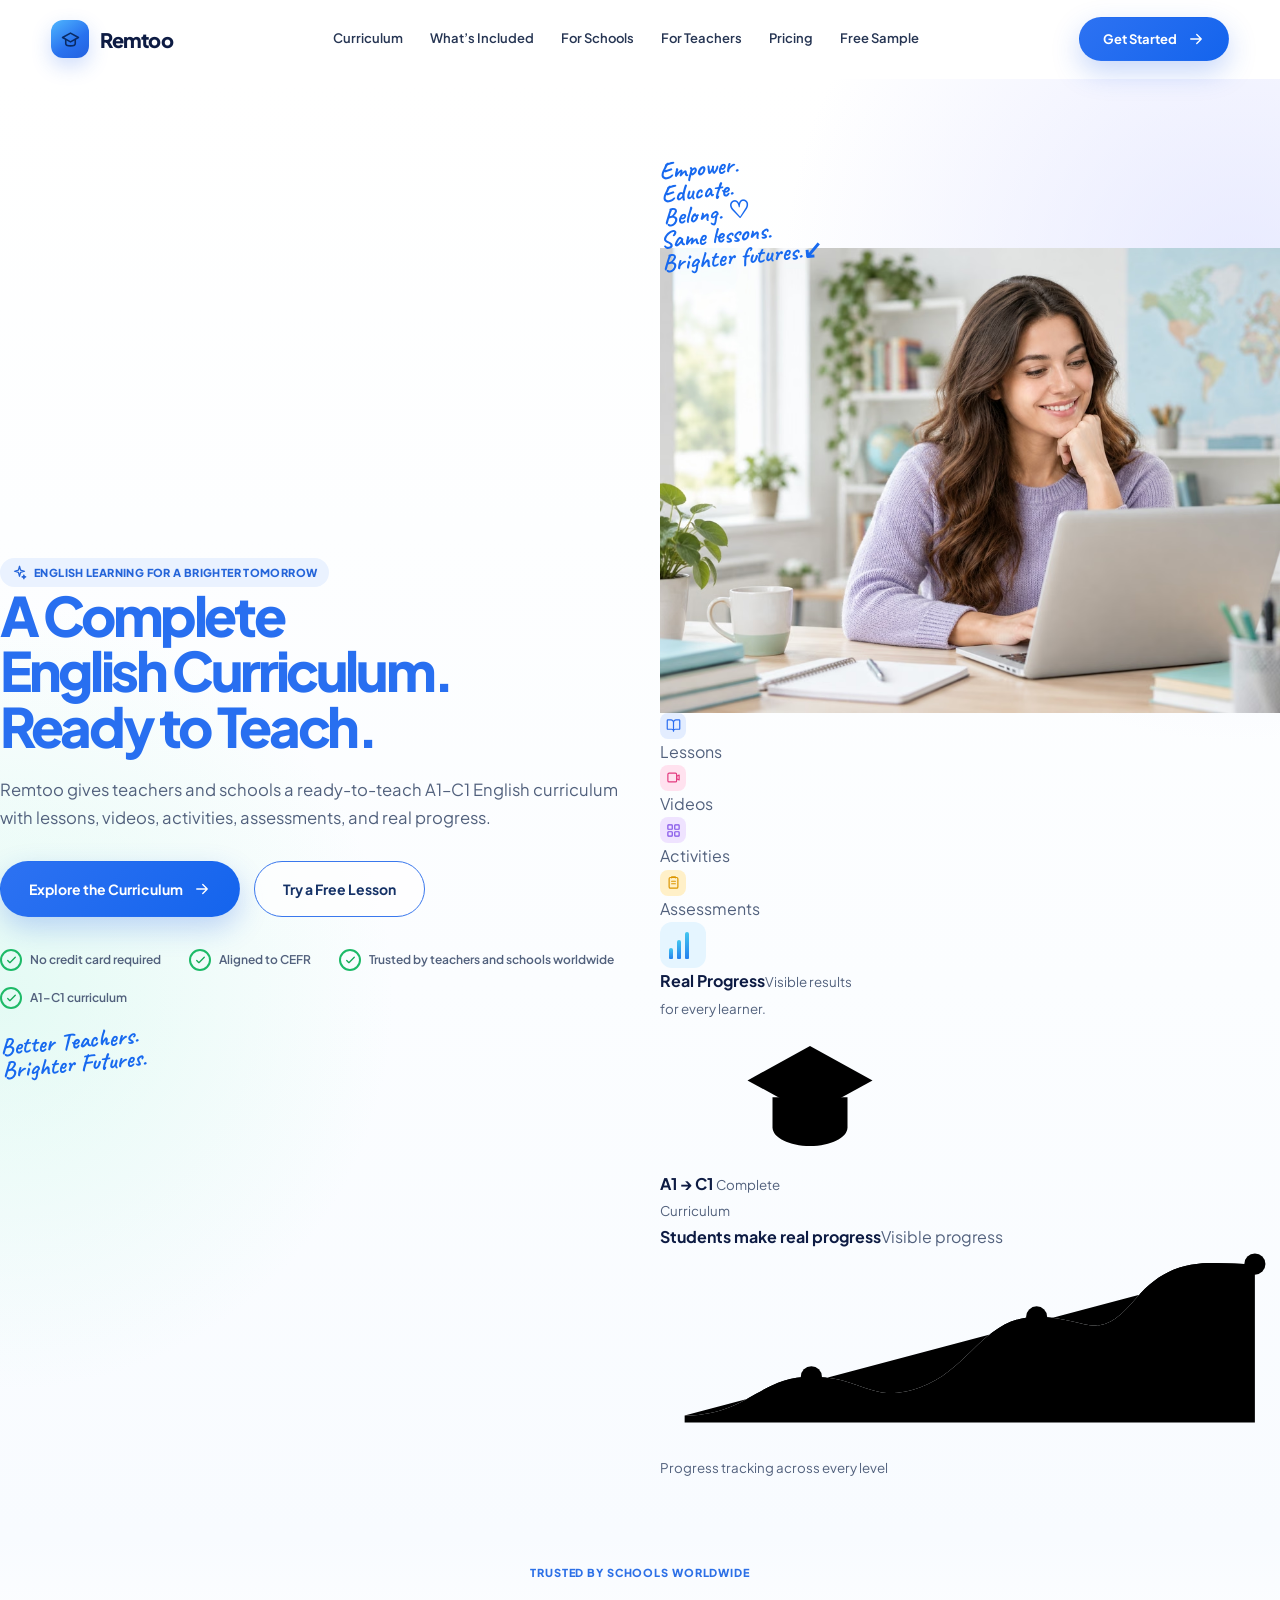
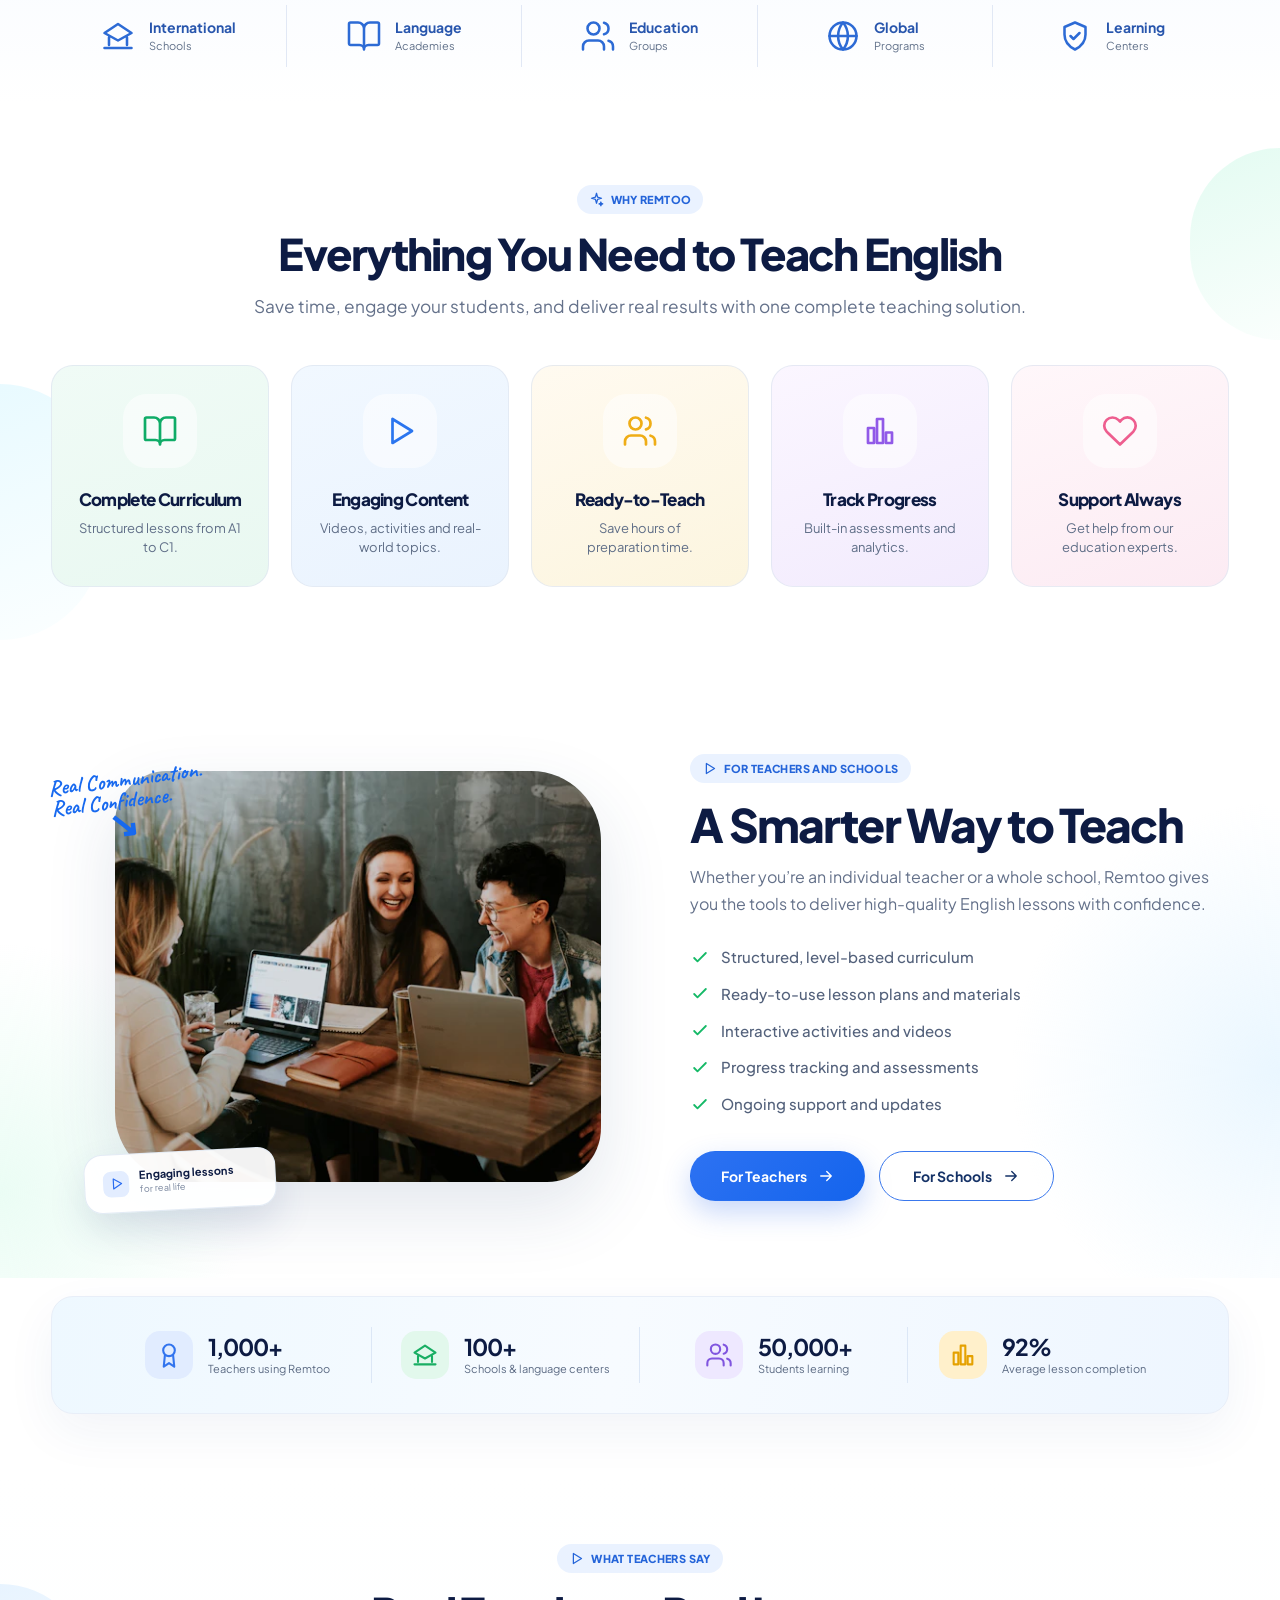
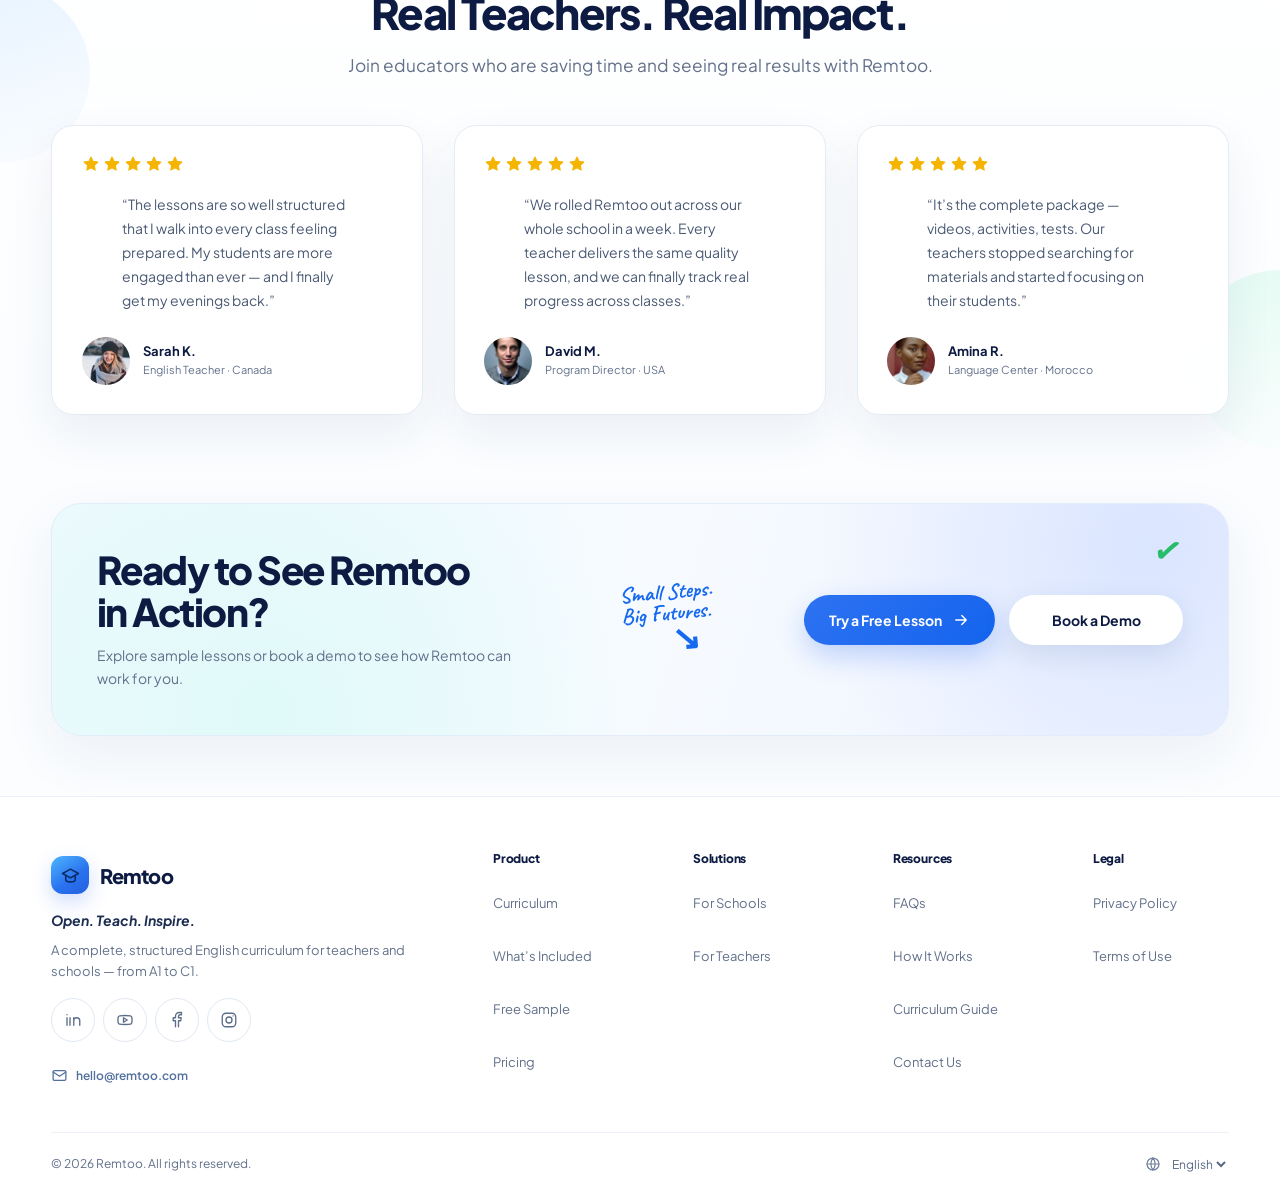
==== commit eea3accf: "v1" ====
--- a/index.html
+++ b/index.html
@@ -3,978 +3,192 @@
 <head>
   <meta charset="UTF-8" />
   <meta name="viewport" content="width=device-width, initial-scale=1.0" />
-  <title>Remtoo — One Curriculum. Every Teacher.</title>
-  <meta name="description" content="One structured A1–C1 English curriculum for every teacher, with ready-to-teach lessons, school management, and clear student progress." />
-  <meta name="theme-color" content="#2563eb" />
+  <title>Remtoo — Open. Teach. Inspire.</title>
+  <meta name="description" content="A complete A1–C1 English curriculum with ready-to-teach lessons, engaging content and clear progress tracking for teachers and schools." />
+  <meta name="theme-color" content="#ffffff" />
   <link rel="icon" type="image/svg+xml" href="assets/logos/favicon.svg" />
   <link rel="canonical" href="https://remtoo.com/" />
   <meta property="og:type" content="website" />
-  <meta property="og:title" content="Remtoo — One Curriculum. Every Teacher." />
-  <meta property="og:description" content="One structured A1–C1 English curriculum for every teacher, with ready-to-teach lessons and clear student progress." />
+  <meta property="og:title" content="Remtoo — Open. Teach. Inspire." />
+  <meta property="og:description" content="A complete, structured English curriculum for teachers and schools — from A1 to C1." />
   <meta property="og:url" content="https://remtoo.com/" />
   <link rel="preconnect" href="https://fonts.googleapis.com" />
   <link rel="preconnect" href="https://fonts.gstatic.com" crossorigin />
-  <link href="https://fonts.googleapis.com/css2?family=Plus+Jakarta+Sans:ital,wght@0,400;0,500;0,600;0,700;0,800;1,500&family=Caveat:wght@600;700&display=swap" rel="stylesheet" />
+  <link href="https://fonts.googleapis.com/css2?family=Caveat:wght@600;700&amp;family=Plus+Jakarta+Sans:wght@400;500;600;700;800&amp;display=swap" rel="stylesheet" />
   <link rel="stylesheet" href="css/variables.css" />
-  <link rel="stylesheet" href="css/base.css" />
-  <link rel="stylesheet" href="css/components.css" />
-  <link rel="stylesheet" href="css/sections.css" />
-  <link rel="stylesheet" href="css/pages.css" />
-  <link rel="stylesheet" href="css/responsive.css" />
+  <link rel="stylesheet" href="css/home.css" />
+  <link rel="stylesheet" href="css/home-hero.css" />
   <script>
-    // Progressive enhancement gate + fail-safe: if main.js has not signalled
-    // readiness within 1.5s, remove the gate so no content stays hidden.
     document.documentElement.classList.add("js");
-    setTimeout(function () {
-      if (!window.__remtooReady) document.documentElement.classList.remove("js");
-    }, 1500);
+    window.setTimeout(function () {
+      if (!window.__remtooHomeReady) document.documentElement.classList.remove("js");
+    }, 1800);
   </script>
 </head>
-<body id="top" class="schools-page main-reference-page">
+<body class="home-page">
   <a class="skip-link" href="#main">Skip to main content</a>
-  <!-- ============================== SVG ICON SPRITE ============================== -->
-  <svg xmlns="http://www.w3.org/2000/svg" style="display:none" aria-hidden="true">
+
+  <svg class="svg-sprite" xmlns="http://www.w3.org/2000/svg" aria-hidden="true">
     <defs>
-      <symbol id="i-check" viewBox="0 0 24 24"><path d="M20 6 9 17l-5-5"/></symbol>
-      <symbol id="i-arrow-right" viewBox="0 0 24 24"><path d="M5 12h14"/><path d="m12 5 7 7-7 7"/></symbol>
-      <symbol id="i-chevron-right" viewBox="0 0 24 24"><path d="m9 18 6-6-6-6"/></symbol>
-      <symbol id="i-chevron-down" viewBox="0 0 24 24"><path d="m6 9 6 6 6-6"/></symbol>
-      <symbol id="i-play" viewBox="0 0 24 24"><path d="M6 3.5v17a.7.7 0 0 0 1 .6l15-8.5a.7.7 0 0 0 0-1.2L7 2.9a.7.7 0 0 0-1 .6Z"/></symbol>
-      <symbol id="i-sparkles" viewBox="0 0 24 24"><path d="m12 3 1.9 5.8a2 2 0 0 0 1.3 1.3L21 12l-5.8 1.9a2 2 0 0 0-1.3 1.3L12 21l-1.9-5.8a2 2 0 0 0-1.3-1.3L3 12l5.8-1.9a2 2 0 0 0 1.3-1.3L12 3Z"/></symbol>
-      <symbol id="i-shield-check" viewBox="0 0 24 24"><path d="M20 13c0 5-3.5 7.5-7.7 9a.6.6 0 0 1-.6 0C7.5 20.5 4 18 4 13V6a1 1 0 0 1 .7-1c2-.6 4.4-1.4 6.7-2.6a1.2 1.2 0 0 1 1.2 0c2.3 1.2 4.7 2 6.7 2.6a1 1 0 0 1 .7 1z"/><path d="m9 12 2 2 4-4"/></symbol>
-      <symbol id="i-layers" viewBox="0 0 24 24"><path d="m12.83 2.18a2 2 0 0 0-1.66 0L2.6 6.08a1 1 0 0 0 0 1.83l8.58 3.91a2 2 0 0 0 1.66 0l8.58-3.9a1 1 0 0 0 0-1.83Z"/><path d="m22 17.65-9.17 4.16a2 2 0 0 1-1.66 0L2 17.65"/><path d="m22 12.65-9.17 4.16a2 2 0 0 1-1.66 0L2 12.65"/></symbol>
-      <symbol id="i-sprout" viewBox="0 0 24 24"><path d="M7 20h10"/><path d="M10 20c5.5-2.5.8-6.4 3-10"/><path d="M9.5 9.4c1.1.8 1.8 2.2 2.3 3.7-2 .4-3.5.4-4.8-.3-1.2-.6-2.3-1.9-3-4.2 2.8-.5 4.4 0 5.5.8z"/><path d="M14.1 6a7 7 0 0 0-1.1 4c1.9-.1 3.3-.6 4.3-1.4 1-1 1.6-2.3 1.7-4.6-2.7.1-4 1-4.9 2z"/></symbol>
-      <symbol id="i-book-open" viewBox="0 0 24 24"><path d="M12 7v14"/><path d="M3 18a1 1 0 0 1-1-1V4a1 1 0 0 1 1-1h5a4 4 0 0 1 4 4 4 4 0 0 1 4-4h5a1 1 0 0 1 1 1v13a1 1 0 0 1-1 1h-6a3 3 0 0 0-3 3 3 3 0 0 0-3-3z"/></symbol>
-      <symbol id="i-book" viewBox="0 0 24 24"><path d="M4 19.5v-15A2.5 2.5 0 0 1 6.5 2H20v20H6.5a2.5 2.5 0 0 1 0-5H20"/></symbol>
-      <symbol id="i-users" viewBox="0 0 24 24"><path d="M16 21v-2a4 4 0 0 0-4-4H6a4 4 0 0 0-4 4v2"/><circle cx="9" cy="7" r="4"/><path d="M22 21v-2a4 4 0 0 0-3-3.87"/><path d="M16 3.13a4 4 0 0 1 0 7.75"/></symbol>
-      <symbol id="i-mountain" viewBox="0 0 24 24"><path d="m8 3 4 8 5-5 5 15H2L8 3z"/></symbol>
-      <symbol id="i-clock" viewBox="0 0 24 24"><circle cx="12" cy="12" r="10"/><path d="M12 6v6l4 2"/></symbol>
-      <symbol id="i-file-text" viewBox="0 0 24 24"><path d="M15 2H6a2 2 0 0 0-2 2v16a2 2 0 0 0 2 2h12a2 2 0 0 0 2-2V7Z"/><path d="M14 2v4a2 2 0 0 0 2 2h4"/><path d="M10 9H8"/><path d="M16 13H8"/><path d="M16 17H8"/></symbol>
-      <symbol id="i-video" viewBox="0 0 24 24"><path d="m16 13 5.2 3.1a.5.5 0 0 0 .8-.4V8.3a.5.5 0 0 0-.8-.4L16 11"/><rect x="2" y="6" width="14" height="12" rx="2"/></symbol>
-      <symbol id="i-message-circle" viewBox="0 0 24 24"><path d="M7.9 20A9 9 0 1 0 4 16.1L2 22Z"/></symbol>
-      <symbol id="i-pencil" viewBox="0 0 24 24"><path d="M17 3a2.85 2.83 0 1 1 4 4L7.5 20.5 2 22l1.5-5.5Z"/><path d="m15 5 4 4"/></symbol>
-      <symbol id="i-grid" viewBox="0 0 24 24"><rect width="7" height="7" x="3" y="3" rx="1"/><rect width="7" height="7" x="14" y="3" rx="1"/><rect width="7" height="7" x="14" y="14" rx="1"/><rect width="7" height="7" x="3" y="14" rx="1"/></symbol>
-      <symbol id="i-clipboard-check" viewBox="0 0 24 24"><rect width="8" height="4" x="8" y="2" rx="1"/><path d="M16 4h2a2 2 0 0 1 2 2v14a2 2 0 0 1-2 2H6a2 2 0 0 1-2-2V6a2 2 0 0 1 2-2h2"/><path d="m9 14 2 2 4-4"/></symbol>
-      <symbol id="i-award" viewBox="0 0 24 24"><circle cx="12" cy="8" r="6"/><path d="M15.477 12.89 17 22l-5-3-5 3 1.523-9.11"/></symbol>
-      <symbol id="i-star" viewBox="0 0 24 24"><path d="M12 2.5l2.95 5.98 6.6.96-4.78 4.66 1.13 6.58L12 17.58l-5.9 3.1 1.13-6.58L2.45 9.44l6.6-.96L12 2.5Z"/></symbol>
-      <symbol id="i-globe" viewBox="0 0 24 24"><circle cx="12" cy="12" r="10"/><path d="M12 2a14.5 14.5 0 0 0 0 20 14.5 14.5 0 0 0 0-20"/><path d="M2 12h20"/></symbol>
-      <symbol id="i-package" viewBox="0 0 24 24"><path d="M21 8a2 2 0 0 0-1-1.73l-7-4a2 2 0 0 0-2 0l-7 4A2 2 0 0 0 3 8v8a2 2 0 0 0 1 1.73l7 4a2 2 0 0 0 2 0l7 4A2 2 0 0 0 21 16Z"/><path d="m3.3 7 8.7 5 8.7-5"/><path d="M12 22V12"/></symbol>
-      <symbol id="i-route" viewBox="0 0 24 24"><circle cx="6" cy="19" r="3"/><path d="M9 19h8.5a3.5 3.5 0 0 0 0-7h-11a3.5 3.5 0 0 1 0-7H15"/><circle cx="18" cy="5" r="3"/></symbol>
-      <symbol id="i-trending-up" viewBox="0 0 24 24"><path d="m22 7-8.5 8.5-5-5L2 17"/><path d="M16 7h6v6"/></symbol>
-      <symbol id="i-zap" viewBox="0 0 24 24"><path d="M4 14a1 1 0 0 1-.78-1.63l9.9-10.2a.5.5 0 0 1 .86.46l-1.92 6.02A1 1 0 0 0 13 10h7a1 1 0 0 1 .78 1.63l-9.9 10.2a.5.5 0 0 1-.86-.46l1.92-6.02A1 1 0 0 0 11 14z"/></symbol>
-      <symbol id="i-graduation-cap" viewBox="0 0 24 24"><path d="M22 10 12 5 2 10l10 5 10-5z"/><path d="M6 12v5c0 1.7 2.7 3 6 3s6-1.3 6-3v-5"/></symbol>
-      <symbol id="i-building" viewBox="0 0 24 24"><rect width="16" height="12" x="4" y="2" rx="1"/><path d="M2 22h20"/><path d="M9 22v-4h6v4"/><path d="M8 6h.01"/><path d="M16 6h.01"/><path d="M12 6h.01"/><path d="M8 10h.01"/><path d="M16 10h.01"/><path d="M12 10h.01"/><path d="M8 14h.01"/><path d="M16 14h.01"/><path d="M12 14h.01"/></symbol>
-      <symbol id="i-bar-chart" viewBox="0 0 24 24"><path d="M3 3v18h18"/><path d="M18 17V9"/><path d="M13 17V5"/><path d="M8 17v-3"/></symbol>
-      <symbol id="i-search" viewBox="0 0 24 24"><circle cx="11" cy="11" r="8"/><path d="m21 21-4.3-4.3"/></symbol>
-      <symbol id="i-bell" viewBox="0 0 24 24"><path d="M6 8a6 6 0 0 1 12 0c0 7 3 9 3 9H3s3-2 3-9"/><path d="M10.3 21a1.94 1.94 0 0 0 3.4 0"/></symbol>
-      <symbol id="i-home" viewBox="0 0 24 24"><path d="m3 9 9-7 9 7v11a2 2 0 0 1-2 2H5a2 2 0 0 1-2-2z"/><path d="M9 22V12h6v10"/></symbol>
-      <symbol id="i-mic" viewBox="0 0 24 24"><path d="M12 2a3 3 0 0 0-3 3v7a3 3 0 0 0 6 0V5a3 3 0 0 0-3-3Z"/><path d="M19 10v2a7 7 0 0 1-14 0v-2"/><path d="M12 19v3"/></symbol>
-      <symbol id="i-volume" viewBox="0 0 24 24"><path d="M11 4.7a.7.7 0 0 1 1.2-.5L16 8h2.5a2 2 0 0 1 2 2v4a2 2 0 0 1-2 2H16l-3.8 3.8a.7.7 0 0 1-1.2-.5z"/><path d="M19.5 9.5a4 4 0 0 1 0 5"/></symbol>
-      <symbol id="i-maximize" viewBox="0 0 24 24"><path d="M8 3H5a2 2 0 0 0-2 2v3"/><path d="M21 8V5a2 2 0 0 0-2-2h-3"/><path d="M3 16v3a2 2 0 0 0 2 2h3"/><path d="M16 21h3a2 2 0 0 0 2-2v-3"/></symbol>
-      <symbol id="i-quote" viewBox="0 0 24 24"><path d="M16 3a2 2 0 0 0-2 2v6a2 2 0 0 0 2 2 1 1 0 0 1 1 1v1a2 2 0 0 1-2 2 1 1 0 0 0-1 1v2a1 1 0 0 0 1 1 6 6 0 0 0 6-6V5a2 2 0 0 0-2-2z"/><path d="M5 3a2 2 0 0 0-2 2v6a2 2 0 0 0 2 2 1 1 0 0 1 1 1v1a2 2 0 0 1-2 2 1 1 0 0 0-1 1v2a1 1 0 0 0 1 1 6 6 0 0 0 6-6V5a2 2 0 0 0-2-2z"/></symbol>
-      <symbol id="i-facebook" viewBox="0 0 24 24"><path d="M18 2h-3a5 5 0 0 0-5 5v3H7v4h3v8h4v-8h3l1-4h-4V7a1 1 0 0 1 1-1h3z"/></symbol>
-      <symbol id="i-instagram" viewBox="0 0 24 24"><rect width="20" height="20" x="2" y="2" rx="5"/><path d="M16 11.37A4 4 0 1 1 12.63 8 4 4 0 0 1 16 11.37z"/><path d="M17.5 6.5h.01"/></symbol>
-      <symbol id="i-twitter" viewBox="0 0 24 24"><path d="M22 4s-.7 2.1-2 3.4c1.6 10-9.4 17.3-18 11.6 2.2.1 4.4-.6 6-2C3 15.5.5 9.6 3 5c2.2 2.6 5.6 4.1 9 4-.9-4.2 4-6.6 7-3.8 1.1 0 3-1.2 3-1.2z"/></symbol>
-      <symbol id="i-youtube" viewBox="0 0 24 24"><path d="M2.5 17a24.12 24.12 0 0 1 0-10 2 2 0 0 1 1.4-1.4 49.56 49.56 0 0 1 16.2 0A2 2 0 0 1 21.5 7a24.12 24.12 0 0 1 0 10 2 2 0 0 1-1.4 1.4 49.55 49.55 0 0 1-16.2 0A2 2 0 0 1 2.5 17"/><path d="m10 15 5-3-5-3z"/></symbol>
-      <symbol id="i-linkedin" viewBox="0 0 24 24"><path d="M16 8a6 6 0 0 1 6 6v7h-4v-7a2 2 0 0 0-2-2 2 2 0 0 0-2 2v7h-4v-7a6 6 0 0 1 6-6z"/><rect width="4" height="12" x="2" y="9"/><circle cx="4" cy="4" r="2"/></symbol>
-      <symbol id="i-plane" viewBox="0 0 24 24"><path d="M22 2 11 13"/><path d="M22 2 15 22l-4-9-9-4z"/></symbol>
-      <symbol id="i-download" viewBox="0 0 24 24"><path d="M21 15v4a2 2 0 0 1-2 2H5a2 2 0 0 1-2-2v-4"/><path d="m7 10 5 5 5-5"/><path d="M12 15V3"/></symbol>
-      <symbol id="i-list" viewBox="0 0 24 24"><path d="M8 6h13"/><path d="M8 12h13"/><path d="M8 18h13"/><path d="M3 6h.01"/><path d="M3 12h.01"/><path d="M3 18h.01"/></symbol>
-      <symbol id="i-badge-check" viewBox="0 0 24 24"><path d="M3.85 8.62a4 4 0 0 1 4.78-4.77 4 4 0 0 1 6.74 0 4 4 0 0 1 4.78 4.78 4 4 0 0 1 0 6.74 4 4 0 0 1-4.77 4.78 4 4 0 0 1-6.75 0 4 4 0 0 1-4.78-4.77 4 4 0 0 1 0-6.76Z"/><path d="m9 12 2 2 4-4"/></symbol>
-      <symbol id="i-gift" viewBox="0 0 24 24"><rect x="3" y="8" width="18" height="4" rx="1"/><path d="M12 8v13"/><path d="M19 12v7a2 2 0 0 1-2 2H7a2 2 0 0 1-2-2v-7"/><path d="M7.5 8a2.5 2.5 0 0 1 0-5C11 3 12 8 12 8s1-5 4.5-5a2.5 2.5 0 0 1 0 5"/></symbol>
-      <symbol id="i-tag" viewBox="0 0 24 24"><path d="M12.586 2.586A2 2 0 0 0 11.172 2H4a2 2 0 0 0-2 2v7.172a2 2 0 0 0 .586 1.414l8.704 8.704a2.426 2.426 0 0 0 3.42 0l6.58-6.58a2.426 2.426 0 0 0 0-3.42z"/><circle cx="7.5" cy="7.5" r=".5"/></symbol>
-      <symbol id="i-logo" viewBox="0 0 24 24"><path d="M22 9.5 12 4 2 9.5l10 5.5 10-5.5z"/><path d="M6 12.2V17c0 1.7 2.7 3 6 3s6-1.3 6-3v-4.8"/></symbol>
-      <symbol id="i-calendar" viewBox="0 0 24 24"><path d="M8 2v4"/><path d="M16 2v4"/><rect width="18" height="18" x="3" y="4" rx="2"/><path d="M3 10h18"/></symbol>
-      <symbol id="i-mail" viewBox="0 0 24 24"><rect width="20" height="16" x="2" y="4" rx="2"/><path d="m22 7-8.97 5.7a1.94 1.94 0 0 1-2.06 0L2 7"/></symbol>
-      <symbol id="i-credit-card" viewBox="0 0 24 24"><rect width="20" height="14" x="2" y="5" rx="2"/><path d="M2 10h20"/></symbol>
-      <symbol id="i-percent" viewBox="0 0 24 24"><path d="M19 5 5 19"/><circle cx="6.5" cy="6.5" r="2.5"/><circle cx="17.5" cy="17.5" r="2.5"/></symbol>
-      <symbol id="i-refresh" viewBox="0 0 24 24"><path d="M3 12a9 9 0 0 1 15-6.7L21 8"/><path d="M21 3v5h-5"/><path d="M21 12a9 9 0 0 1-15 6.7L3 16"/><path d="M3 21v-5h5"/></symbol>
-      <symbol id="i-headphones" viewBox="0 0 24 24"><path d="M3 14h3a2 2 0 0 1 2 2v3a2 2 0 0 1-2 2H5a2 2 0 0 1-2-2v-5Z"/><path d="M21 14h-3a2 2 0 0 0-2 2v3a2 2 0 0 0 2 2h1a2 2 0 0 0 2-2v-5Z"/><path d="M3 14v-3a9 9 0 0 1 18 0v3"/></symbol>
+      <symbol id="i-logo" viewBox="0 0 24 24"><path d="M22 9.5 12 4 2 9.5l10 5.5 10-5.5Z"/><path d="M6 12.2V17c0 1.7 2.7 3 6 3s6-1.3 6-3v-4.8"/></symbol>
+      <symbol id="i-arrow" viewBox="0 0 24 24"><path d="M5 12h14M13 6l6 6-6 6"/></symbol>
+      <symbol id="i-chevron" viewBox="0 0 24 24"><path d="m9 18 6-6-6-6"/></symbol>
+      <symbol id="i-check" viewBox="0 0 24 24"><path d="m5 12 4 4L19 6"/></symbol>
+      <symbol id="i-book" viewBox="0 0 24 24"><path d="M12 7v14M3 18a1 1 0 0 1-1-1V4a1 1 0 0 1 1-1h5a4 4 0 0 1 4 4 4 4 0 0 1 4-4h5a1 1 0 0 1 1 1v13a1 1 0 0 1-1 1h-6a3 3 0 0 0-3 3 3 3 0 0 0-3-3Z"/></symbol>
+      <symbol id="i-play" viewBox="0 0 24 24"><path d="M7 4v16l13-8L7 4Z"/></symbol>
+      <symbol id="i-users" viewBox="0 0 24 24"><path d="M16 21v-2a4 4 0 0 0-4-4H6a4 4 0 0 0-4 4v2M9 11a4 4 0 1 0 0-8 4 4 0 0 0 0 8ZM22 21v-2a4 4 0 0 0-3-3.87M16 3.13a4 4 0 0 1 0 7.75"/></symbol>
+      <symbol id="i-bars" viewBox="0 0 24 24"><path d="M4 20V10h4v10H4Zm6 0V4h4v16h-4Zm6 0v-7h4v7h-4Z"/></symbol>
+      <symbol id="i-heart" viewBox="0 0 24 24"><path d="M20.8 4.6a5.5 5.5 0 0 0-7.8 0L12 5.7l-1.1-1.1a5.5 5.5 0 0 0-7.8 7.8l1.1 1.1L12 21l7.8-7.5 1.1-1.1a5.5 5.5 0 0 0-.1-7.8Z"/></symbol>
+      <symbol id="i-clipboard" viewBox="0 0 24 24"><rect x="5" y="4" width="14" height="17" rx="2"/><path d="M9 4.5V3h6v1.5M9 10h6M9 14h6"/></symbol>
+      <symbol id="i-video" viewBox="0 0 24 24"><rect x="3" y="5" width="14" height="14" rx="2"/><path d="m17 10 4-2v8l-4-2v-4Z"/></symbol>
+      <symbol id="i-grid" viewBox="0 0 24 24"><rect x="3" y="3" width="7" height="7" rx="1"/><rect x="14" y="3" width="7" height="7" rx="1"/><rect x="3" y="14" width="7" height="7" rx="1"/><rect x="14" y="14" width="7" height="7" rx="1"/></symbol>
+      <symbol id="i-award" viewBox="0 0 24 24"><circle cx="12" cy="8" r="5"/><path d="m8.5 12-1 10 4.5-3 4.5 3-1-10"/></symbol>
+      <symbol id="i-school" viewBox="0 0 24 24"><path d="m3 10 9-6 9 6-9 5-9-5ZM6 13v5M18 13v5M3 20h18"/></symbol>
+      <symbol id="i-building" viewBox="0 0 24 24"><rect x="5" y="3" width="14" height="18" rx="1"/><path d="M9 7h2M13 7h2M9 11h2M13 11h2M9 15h2M13 15h2M10 21v-3h4v3"/></symbol>
+      <symbol id="i-globe" viewBox="0 0 24 24"><circle cx="12" cy="12" r="9"/><path d="M3 12h18M12 3a14 14 0 0 1 0 18M12 3a14 14 0 0 0 0 18"/></symbol>
+      <symbol id="i-shield" viewBox="0 0 24 24"><path d="M12 3 5 6v5c0 5 3 8 7 10 4-2 7-5 7-10V6l-7-3Z"/><path d="m9 12 2 2 4-4"/></symbol>
+      <symbol id="i-star" viewBox="0 0 24 24"><path d="m12 2.8 2.8 5.7 6.3.9-4.6 4.5 1.1 6.3-5.6-3-5.6 3 1.1-6.3-4.6-4.5 6.3-.9L12 2.8Z"/></symbol>
+      <symbol id="i-spark" viewBox="0 0 24 24"><path d="m12 2 1.7 6.3L20 10l-6.3 1.7L12 18l-1.7-6.3L4 10l6.3-1.7L12 2Z"/><path d="m19 16 .7 2.3L22 19l-2.3.7L19 22l-.7-2.3L16 19l2.3-.7L19 16Z"/></symbol>
+      <symbol id="i-mail" viewBox="0 0 24 24"><rect x="3" y="5" width="18" height="14" rx="2"/><path d="m3 7 9 6 9-6"/></symbol>
+      <symbol id="i-linkedin" viewBox="0 0 24 24"><path d="M8 9v10M4 9v10M4 5h.01M13 19v-6a4 4 0 0 1 8 0v6M13 9v10"/></symbol>
+      <symbol id="i-youtube" viewBox="0 0 24 24"><path d="M21 8.2a2.5 2.5 0 0 0-1.8-1.8C17.6 6 12 6 12 6s-5.6 0-7.2.4A2.5 2.5 0 0 0 3 8.2 26 26 0 0 0 2.6 12 26 26 0 0 0 3 15.8a2.5 2.5 0 0 0 1.8 1.8c1.6.4 7.2.4 7.2.4s5.6 0 7.2-.4a2.5 2.5 0 0 0 1.8-1.8 26 26 0 0 0 .4-3.8 26 26 0 0 0-.4-3.8Z"/><path d="m10 9 5 3-5 3V9Z"/></symbol>
+      <symbol id="i-facebook" viewBox="0 0 24 24"><path d="M14 21v-8h3l.5-4H14V7a2 2 0 0 1 2-2h2V2h-3a5 5 0 0 0-5 5v2H7v4h3v8"/></symbol>
+      <symbol id="i-instagram" viewBox="0 0 24 24"><rect x="3" y="3" width="18" height="18" rx="5"/><circle cx="12" cy="12" r="4"/><path d="M17.5 6.5h.01"/></symbol>
     </defs>
   </svg>
 
-  <!-- ============================== HEADER ============================== -->
   <header class="site-header" id="site-header">
-    <div class="container header-inner">
-      <a class="logo" href="index.html" aria-label="Remtoo — home">
-        <span class="logo-mark" aria-hidden="true">
-          <svg class="ic ic-fill"><use href="#i-logo"/></svg>
-        </span>
-        <span class="logo-word">Rem<em>too</em></span>
-      </a>
-
-      <nav class="nav" aria-label="Main navigation">
-        <ul class="nav-list">
-          <li><a class="nav-link" href="curriculum.html">Curriculum</a></li>
-          <li><a class="nav-link" href="whats-included.html">What&rsquo;s Included</a></li>
-          <li><a class="nav-link" href="schools.html" aria-current="page">For Schools</a></li>
-          <li><a class="nav-link" href="teachers.html">For Teachers</a></li>
-          <li><a class="nav-link" href="pricing.html">Pricing</a></li>
-          <li><a class="nav-link" href="free-sample.html">Free Sample</a></li>
-        </ul>
-        <a class="btn btn-primary btn-sm header-cta" href="#demo">Book a Demo</a>
-        <button class="menu-toggle" type="button" aria-expanded="false" aria-controls="mobile-menu" aria-label="Open menu">
-          <span></span>
-        </button>
+    <div class="home-container header-inner">
+      <a class="brand" href="index.html" aria-label="Remtoo home"><span class="brand-mark" aria-hidden="true"><svg><use href="#i-logo"/></svg></span><span>Remtoo</span></a>
+      <nav class="desktop-nav" aria-label="Main navigation">
+        <a href="curriculum.html">Curriculum</a><a href="whats-included.html">What&rsquo;s Included</a><a href="schools.html">For Schools</a><a href="teachers.html">For Teachers</a><a href="pricing.html">Pricing</a><a href="free-sample.html">Free Sample</a>
       </nav>
+      <a class="button button-primary header-action" href="free-sample.html">Get Started <svg><use href="#i-arrow"/></svg></a>
+      <button class="menu-toggle" id="menu-toggle" type="button" aria-expanded="false" aria-controls="mobile-menu" aria-label="Open navigation"><span></span><span></span><span></span></button>
     </div>
+    <nav class="mobile-nav" id="mobile-menu" aria-label="Mobile navigation">
+      <a href="curriculum.html">Curriculum <svg><use href="#i-chevron"/></svg></a><a href="whats-included.html">What&rsquo;s Included <svg><use href="#i-chevron"/></svg></a><a href="schools.html">For Schools <svg><use href="#i-chevron"/></svg></a><a href="teachers.html">For Teachers <svg><use href="#i-chevron"/></svg></a><a href="pricing.html">Pricing <svg><use href="#i-chevron"/></svg></a><a href="free-sample.html">Free Sample <svg><use href="#i-chevron"/></svg></a><a class="button button-primary" href="free-sample.html">Get Started <svg><use href="#i-arrow"/></svg></a>
+    </nav>
   </header>
 
-  <!-- Mobile navigation panel -->
-  <nav class="mobile-menu" id="mobile-menu" aria-label="Mobile navigation">
-    <ul>
-      <li><a class="nav-link" href="curriculum.html">Curriculum <svg class="ic" aria-hidden="true"><use href="#i-chevron-right"/></svg></a></li>
-      <li><a class="nav-link" href="whats-included.html">What&rsquo;s Included <svg class="ic" aria-hidden="true"><use href="#i-chevron-right"/></svg></a></li>
-      <li><a class="nav-link" href="schools.html" aria-current="page">For Schools <svg class="ic" aria-hidden="true"><use href="#i-chevron-right"/></svg></a></li>
-      <li><a class="nav-link" href="teachers.html">For Teachers <svg class="ic" aria-hidden="true"><use href="#i-chevron-right"/></svg></a></li>
-      <li><a class="nav-link" href="pricing.html">Pricing <svg class="ic" aria-hidden="true"><use href="#i-chevron-right"/></svg></a></li>
-      <li><a class="nav-link" href="free-sample.html">Free Sample <svg class="ic" aria-hidden="true"><use href="#i-chevron-right"/></svg></a></li>
-    </ul>
-    <a class="btn btn-primary btn-block" href="#demo">Book a Demo</a>
-  </nav>
+  <main id="main">
+    <section class="hero" aria-labelledby="hero-title">
+      <div class="hero-decor" aria-hidden="true">
+        <span class="hero-atmosphere hero-atmosphere--cyan"></span>
+        <span class="hero-atmosphere hero-atmosphere--mint"></span>
+        <span class="hero-atmosphere hero-atmosphere--lavender"></span>
+        <span class="hero-ring hero-ring--left"></span>
+        <span class="hero-ring hero-ring--right"></span>
+        <span class="hero-dots"></span>
+      </div>
 
-  <main id="main">
-    <!-- ============================== PAGE HERO ============================== -->
-    <section class="page-hero schools-hero" aria-labelledby="schools-hero-title">
-      <div class="decor" aria-hidden="true">
-        <span class="blob blob--blue float-slow" style="width:620px;height:560px;top:-200px;right:-140px"></span>
-        <span class="blob blob--green float-slower" style="width:440px;height:400px;bottom:-170px;left:-150px"></span>
-        <span class="blob blob--lav" style="width:380px;height:340px;top:30%;left:-160px;opacity:.6"></span>
-        <span class="glass glass--blue float-slow" style="width:120px;height:120px;top:12%;left:3.5%"></span>
-        <span class="dots" style="width:210px;height:150px;bottom:16%;left:1%"></span>
-      </div>
-      <div class="container page-hero-inner">
-        <div class="schools-hero-copy">
-          <p class="hero-eyebrow">
-            <svg class="ic" aria-hidden="true"><use href="#i-building"/></svg>
-            Built for Schools &amp; Language Centers
-          </p>
-          <h1 id="schools-hero-title">One Curriculum.<br /><span class="schools-hero-accent">Every Teacher.</span></h1>
-          <p class="page-lead">
-            Remtoo gives every teacher on your team the same structured A1&ndash;C1 English
-            curriculum — cutting preparation time and helping your school deliver consistent,
-            high-quality instruction at scale.
-          </p>
-          <ul class="hero-trust schools-hero-trust">
-            <li class="check-item"><svg class="ic" aria-hidden="true"><use href="#i-badge-check"/></svg>Proven curriculum</li>
-            <li class="check-item"><svg class="ic" aria-hidden="true"><use href="#i-badge-check"/></svg>Easy teacher onboarding</li>
-            <li class="check-item"><svg class="ic" aria-hidden="true"><use href="#i-badge-check"/></svg>Real student progress</li>
+      <div class="hero-inner hero-grid">
+        <div class="hero-copy">
+          <p class="eyebrow hero-enter" style="--hero-delay: 40ms"><svg aria-hidden="true"><use href="#i-spark"/></svg> English learning for a brighter tomorrow</p>
+          <h1 id="hero-title" class="hero-enter" style="--hero-delay: 110ms">
+            <span class="hero-title-line">A Complete</span>
+            <span class="hero-title-line">English Curriculum.</span>
+            <span class="hero-title-line hero-title-accent">Ready to Teach.</span>
+          </h1>
+          <p class="hero-lead hero-enter" style="--hero-delay: 180ms">Remtoo gives teachers and schools a ready-to-teach A1–C1 English curriculum with lessons, videos, activities, assessments, and real progress.</p>
+          <div class="hero-actions hero-enter" style="--hero-delay: 250ms">
+            <a class="button button-primary button-large" href="curriculum.html">Explore the Curriculum <svg aria-hidden="true"><use href="#i-arrow"/></svg></a>
+            <a class="button button-outline button-large" href="free-sample.html">Try a Free Lesson</a>
+          </div>
+          <ul class="trust-points hero-enter" style="--hero-delay: 320ms" aria-label="Reasons to try Remtoo">
+            <li><span><svg aria-hidden="true"><use href="#i-check"/></svg></span>No credit card required</li>
+            <li><span><svg aria-hidden="true"><use href="#i-check"/></svg></span>Aligned to CEFR</li>
+            <li><span><svg aria-hidden="true"><use href="#i-check"/></svg></span>Trusted by teachers and schools worldwide</li>
+            <li><span><svg aria-hidden="true"><use href="#i-check"/></svg></span>A1–C1 curriculum</li>
           </ul>
-          <div class="hero-actions">
-            <a class="btn btn-primary btn-lg" href="#demo">
-              Book a Demo
-              <svg class="ic" aria-hidden="true"><use href="#i-arrow-right"/></svg>
-            </a>
-            <a class="btn btn-outline btn-lg" href="#how-it-works">
-              <svg class="ic ic-fill" aria-hidden="true"><use href="#i-play"/></svg>
-              See How It Works
-            </a>
-          </div>
-          <div class="hero-proof" aria-label="Trusted by more than 100 schools and language centers worldwide">
-            <span class="proof-avatars" aria-hidden="true">
-              <img src="assets/images/people/lina.webp" alt="" width="30" height="30" />
-              <img src="assets/images/people/omar.webp" alt="" width="30" height="30" />
-              <img src="assets/images/people/sarah.webp" alt="" width="30" height="30" />
-              <img src="assets/images/people/david.webp" alt="" width="30" height="30" />
-            </span>
-            <span class="proof-copy"><strong>Trusted by 100+ schools worldwide</strong><span>Schools and language centers use Remtoo</span></span>
-          </div>
+          <p class="hand-note hero-copy-note hero-enter" style="--hero-delay: 390ms" aria-hidden="true">Better Teachers.<br />Brighter Futures.<span></span></p>
         </div>
 
-        <div class="page-hero-visual schools-hero-visual reveal" style="--reveal-delay:.12s">
-          <div class="decor" aria-hidden="true">
-            <span class="blob blob--cyan" style="width:360px;height:320px;top:-70px;left:-90px"></span>
-            <span class="blob blob--green" style="width:300px;height:260px;bottom:-90px;right:-70px;opacity:.7"></span>
+        <div class="hero-visual">
+          <span class="hero-visual-glow" aria-hidden="true"></span>
+          <p class="hand-note hero-visual-note hero-visual-note--top hero-enter" style="--hero-delay: 520ms" aria-hidden="true">Empower.<br />Educate.<br />Belong. ♡</p>
+          <p class="hand-note hero-visual-note hero-visual-note--side hero-enter" style="--hero-delay: 570ms" aria-hidden="true">Same lessons.<br />Brighter futures.<span>↙</span></p>
+
+          <div class="hero-photo-wrap hero-enter" style="--hero-delay: 360ms">
+            <picture>
+              <source type="image/avif" srcset="assets/images/hero/hero-home-teacher-960.avif 960w, assets/images/hero/hero-home-teacher-1448.avif 1448w" sizes="(max-width: 1040px) min(92vw, 760px), (max-width: 1600px) 56vw, 840px" />
+              <source type="image/webp" srcset="assets/images/hero/hero-home-teacher-960.webp 960w, assets/images/hero/hero-home-teacher-1448.webp 1448w" sizes="(max-width: 1040px) min(92vw, 760px), (max-width: 1600px) 56vw, 840px" />
+              <img src="assets/images/hero/hero-home-teacher.jpg" alt="Teacher smiling as she prepares an English lesson on her laptop in a bright learning space" width="1448" height="1086" decoding="async" fetchpriority="high" />
+            </picture>
           </div>
 
-          <!-- School dashboard mockup -->
-          <div class="app-window schools-dash" role="img" aria-label="Preview of the Remtoo school dashboard showing active classes, teachers, students, lesson completion and progress by level">
-            <div class="app-titlebar" aria-hidden="true">
-              <span class="dots"><i></i><i></i><i></i></span>
-              <span class="url">Remtoo — School Dashboard</span>
-            </div>
-            <div class="app-body app-body--dashboard">
-              <div class="app-sidebar" aria-hidden="true">
-                <div class="sb-brand">
-                  <span class="logo-mark"><svg class="ic ic-fill"><use href="#i-logo"/></svg></span>
-                  Remtoo
-                </div>
-                <span class="sb-item is-active"><svg class="ic"><use href="#i-home"/></svg>Dashboard</span>
-                <span class="sb-item"><svg class="ic"><use href="#i-users"/></svg>Classes</span>
-                <span class="sb-item"><svg class="ic"><use href="#i-graduation-cap"/></svg>Teachers</span>
-                <span class="sb-item"><svg class="ic"><use href="#i-book-open"/></svg>Curriculum</span>
-                <span class="sb-item"><svg class="ic"><use href="#i-bar-chart"/></svg>Progress</span>
-                <span class="sb-item"><svg class="ic"><use href="#i-file-text"/></svg>Reports</span>
-                <span class="sb-item"><svg class="ic"><use href="#i-package"/></svg>Resources</span>
-              </div>
-              <div class="app-main">
-                <div class="dash-topbar" aria-hidden="true">
-                  <span class="dash-search">
-                    <svg class="ic"><use href="#i-search"/></svg>
-                    Search students, classes…
-                  </span>
-                  <span class="dash-bell"><svg class="ic"><use href="#i-bell"/></svg><i></i></span>
-                  <span class="dash-user">
-                    <span class="avatar">SD</span>
-                    <span class="who"><strong>Sarah</strong><span>School Director</span></span>
-                  </span>
-                </div>
-
-                <div class="dash-school-head">
-                  <h4>Riverside Language Academy <span aria-hidden="true">👋</span></h4>
-                  <span class="dash-year">Academic Year 2024–2025 <svg class="ic" width="12" height="12"><use href="#i-chevron-down"/></svg></span>
-                </div>
-
-                <div class="dash-stats" aria-hidden="true">
-                  <div class="dash-stat"><p class="v">12</p><p class="l">Active Classes</p></div>
-                  <div class="dash-stat"><p class="v">24</p><p class="l">Teachers</p></div>
-                  <div class="dash-stat"><p class="v">320</p><p class="l">Students</p></div>
-                  <div class="dash-stat dash-stat--green"><p class="v">92%</p><p class="l">Lesson Completion</p></div>
-                </div>
-
-                <div class="dash-cols">
-                  <div class="dash-classes">
-                    <div class="dash-classes-head">
-                      <h4>Active Classes</h4>
-                      <span class="dash-link">View All <svg class="ic" width="12" height="12"><use href="#i-arrow-right"/></svg></span>
-                    </div>
-                    <div class="class-list" aria-hidden="true">
-                      <div class="class-row">
-                        <img src="assets/images/people/lina.webp" alt="" width="38" height="38" loading="lazy" decoding="async" />
-                        <span class="info"><strong>A1 Beginner — Ms. Lina</strong><span>12 students</span></span>
-                        <span class="live"><i></i>Live Now</span>
-                      </div>
-                      <div class="class-row">
-                        <img src="assets/images/people/omar.webp" alt="" width="38" height="38" loading="lazy" decoding="async" />
-                        <span class="info"><strong>A2 Elementary — Mr. Omar</strong><span>14 students</span></span>
-                        <span class="schedule">Tue &amp; Thu</span>
-                      </div>
-                      <div class="class-row">
-                        <img src="assets/images/people/sarah.webp" alt="" width="38" height="38" loading="lazy" decoding="async" />
-                        <span class="info"><strong>B1 Intermediate — Ms. Sarah</strong><span>11 students</span></span>
-                        <span class="schedule">Mon &amp; Fri</span>
-                      </div>
-                      <div class="class-row">
-                        <img src="assets/images/people/youssef.webp" alt="" width="38" height="38" loading="lazy" decoding="async" />
-                        <span class="info"><strong>B2 Upper-Int. — Mr. Youssef</strong><span>10 students</span></span>
-                        <span class="schedule">Wed &amp; Fri</span>
-                      </div>
-                    </div>
-                  </div>
-
-                  <div class="dash-chart" aria-hidden="true">
-                    <div class="dash-classes-head">
-                      <h4>Lesson Progress</h4>
-                      <span class="dash-chip">By level</span>
-                    </div>
-                    <div class="chart-bars">
-                      <span class="bar lv-a1" style="--h:92"><i>92%</i></span>
-                      <span class="bar lv-a2" style="--h:86"><i>86%</i></span>
-                      <span class="bar lv-b1" style="--h:81"><i>81%</i></span>
-                      <span class="bar lv-b2" style="--h:76"><i>76%</i></span>
-                      <span class="bar lv-c1" style="--h:70"><i>70%</i></span>
-                    </div>
-                    <div class="chart-labels">
-                      <span>A1</span><span>A2</span><span>B1</span><span>B2</span><span>C1</span>
-                    </div>
-                  </div>
-                </div>
-              </div>
+          <div class="hero-card hero-card--lessons hero-enter" style="--hero-delay: 460ms">
+            <div class="hero-card-surface">
+              <ul aria-label="Curriculum content">
+                <li><span class="mini-icon mini-blue"><svg aria-hidden="true"><use href="#i-book"/></svg></span>Lessons</li>
+                <li><span class="mini-icon mini-pink"><svg aria-hidden="true"><use href="#i-video"/></svg></span>Videos</li>
+                <li><span class="mini-icon mini-purple"><svg aria-hidden="true"><use href="#i-grid"/></svg></span>Activities</li>
+                <li><span class="mini-icon mini-amber"><svg aria-hidden="true"><use href="#i-clipboard"/></svg></span>Assessments</li>
+              </ul>
             </div>
           </div>
 
-          <!-- Overlapping photo cards + annotations -->
-          <figure class="hero-photo-card hero-photo-card--teacher" aria-hidden="true">
-            <img src="assets/images/hero/teacher-main.webp" alt="" width="220" height="150" loading="eager" decoding="async" />
-            <figcaption>
-              <span class="dot"></span>
-              <span><strong>Ms. Sarah</strong><em>B1 · Teaching now</em></span>
-            </figcaption>
-          </figure>
-
-          <figure class="hero-photo-card hero-photo-card--class" aria-hidden="true">
-            <img src="assets/images/lessons/classroom.webp" alt="" width="190" height="126" loading="eager" fetchpriority="high" decoding="async" />
-            <figcaption>
-              <span><strong>A2 Class</strong><em>Tue &amp; Thu</em></span>
-            </figcaption>
-          </figure>
-
-          <div class="hero-mini-stat" aria-hidden="true">
-            <span class="icon-badge icon-badge--green"><svg class="ic"><use href="#i-trending-up"/></svg></span>
-            <p><strong>+18%</strong><span>avg. progress<br />this term</span></p>
+          <div class="hero-card hero-card--progress hero-enter" style="--hero-delay: 540ms">
+            <div class="hero-card-surface">
+              <span class="progress-bars" aria-hidden="true"><i></i><i></i><i></i><i></i></span>
+              <span><strong>Real Progress</strong><small>Visible results<br />for every learner.</small></span>
+            </div>
           </div>
 
-          <p class="handwritten schools-hero-note" aria-hidden="true">
-            Every class on the same page.
-            <svg width="64" height="30" viewBox="0 0 64 30" fill="none">
-              <path d="M4 4c16 13 36 17 56 15" stroke="currentColor" stroke-width="2.4" stroke-linecap="round" stroke-dasharray="0.5 6"/>
-              <path d="M52 11.5 61 19l-9.5 3" stroke="currentColor" stroke-width="2.4" stroke-linecap="round" stroke-linejoin="round"/>
-            </svg>
-          </p>
-        </div>
-      </div>
-    </section>
+          <div class="hero-card hero-card--level hero-enter" style="--hero-delay: 610ms">
+            <div class="hero-card-surface">
+              <span class="level-icon" aria-hidden="true"><svg><use href="#i-logo"/></svg></span>
+              <strong>A1 → C1</strong>
+              <small>Complete<br />Curriculum</small>
+            </div>
+          </div>
 
-    <!-- ============================== IMPACT METRICS ============================== -->
-    <section class="section impact-section" aria-label="Remtoo for schools in numbers">
-      <div class="container">
-        <div class="impact-band">
-          <div class="impact reveal">
-            <span class="icon-badge icon-badge--blue" aria-hidden="true"><svg class="ic"><use href="#i-building"/></svg></span>
-            <p class="v"><span>100+</span></p>
-            <p class="l">Schools &amp; language centers</p>
-          </div>
-          <div class="impact reveal" style="--reveal-delay:.08s">
-            <span class="icon-badge icon-badge--green" aria-hidden="true"><svg class="ic"><use href="#i-graduation-cap"/></svg></span>
-            <p class="v"><span>1,000+</span></p>
-            <p class="l">Teachers using Remtoo</p>
-          </div>
-          <div class="impact reveal" style="--reveal-delay:.16s">
-            <span class="icon-badge icon-badge--purple" aria-hidden="true"><svg class="ic"><use href="#i-users"/></svg></span>
-            <p class="v"><span>50,000+</span></p>
-            <p class="l">Students learning</p>
-          </div>
-          <div class="impact reveal" style="--reveal-delay:.24s">
-            <span class="icon-badge icon-badge--amber" aria-hidden="true"><svg class="ic"><use href="#i-bar-chart"/></svg></span>
-            <p class="v"><span>92%</span></p>
-            <p class="l">Average lesson completion</p>
+          <div class="hero-card hero-card--chart hero-enter" style="--hero-delay: 680ms">
+            <div class="hero-card-surface">
+              <div class="chart-card-heading"><strong>Students make real progress</strong><span>Visible progress</span></div>
+              <svg class="progress-line" viewBox="0 0 176 58" aria-hidden="true"><path class="progress-line-grid" d="M5 49H171M5 30H171M5 11H171"/><path class="progress-line-fill" d="M7 47C25 47 28 36 43 36s17 8 31 3 18-20 33-20 17 8 28-5 21-10 34-10v45H7Z"/><path class="progress-line-path" d="M7 47C25 47 28 36 43 36s17 8 31 3 18-20 33-20 17 8 28-5 21-10 34-10"/><circle cx="43" cy="36" r="3"/><circle cx="107" cy="19" r="3"/><circle cx="169" cy="4" r="3"/></svg>
+              <small>Progress tracking across every level</small>
+            </div>
           </div>
         </div>
       </div>
     </section>
 
-    <!-- ============================== HOW IT WORKS FOR SCHOOLS ============================== -->
-    <section class="section" id="how-it-works" style="background:var(--surface-blue)" aria-labelledby="how-title">
-      <div class="decor" aria-hidden="true">
-        <span class="blob blob--blue float-slow" style="width:460px;height:380px;top:-140px;left:-120px"></span>
-        <span class="blob blob--cyan float-slower" style="width:360px;height:320px;bottom:-120px;right:-100px;opacity:.75"></span>
-        <span class="glass float-slow" style="width:64px;height:64px;top:18%;right:6%"></span>
-      </div>
-      <div class="container">
-        <div class="section-head reveal">
-          <p class="badge">
-            <svg class="ic" aria-hidden="true"><use href="#i-route"/></svg>
-            Get Started in Days
-          </p>
-          <h2 class="section-title" id="how-title">Your School, Up and Running in Days</h2>
-          <p class="section-sub">No textbooks to hunt for. No binders to print. Just three simple steps.</p>
-        </div>
+    <section class="school-proof" aria-labelledby="school-proof-title"><div class="home-container"><h2 id="school-proof-title">Trusted by schools worldwide</h2><div class="school-proof-grid"><div class="school-proof-item"><svg><use href="#i-school"/></svg><span><strong>International</strong><small>Schools</small></span></div><div class="school-proof-item"><svg><use href="#i-book"/></svg><span><strong>Language</strong><small>Academies</small></span></div><div class="school-proof-item"><svg><use href="#i-users"/></svg><span><strong>Education</strong><small>Groups</small></span></div><div class="school-proof-item"><svg><use href="#i-globe"/></svg><span><strong>Global</strong><small>Programs</small></span></div><div class="school-proof-item"><svg><use href="#i-shield"/></svg><span><strong>Learning</strong><small>Centers</small></span></div></div></div></section>
 
-        <div class="steps-row schools-steps">
-          <article class="step-card reveal">
-            <span class="step-num" aria-hidden="true">1</span>
-            <h3>Onboard Your Team</h3>
-            <p class="step-text">Invite your teachers, create classes, and assign levels in one afternoon.</p>
-            <div class="step-visual">
-              <div class="onboard-mock" aria-hidden="true">
-                <div class="ob-row">
-                  <img src="assets/images/people/lina.webp" alt="" width="34" height="34" loading="lazy" decoding="async" />
-                  <span class="ob-name">Ms. Lina<strong>A1 · Beginner</strong></span>
-                  <span class="ob-check"><svg class="ic"><use href="#i-check"/></svg></span>
-                </div>
-                <div class="ob-row">
-                  <img src="assets/images/people/omar.webp" alt="" width="34" height="34" loading="lazy" decoding="async" />
-                  <span class="ob-name">Mr. Omar<strong>A2 · Elementary</strong></span>
-                  <span class="ob-check"><svg class="ic"><use href="#i-check"/></svg></span>
-                </div>
-                <div class="ob-row">
-                  <img src="assets/images/people/sarah.webp" alt="" width="34" height="34" loading="lazy" decoding="async" />
-                  <span class="ob-name">Ms. Sarah<strong>B1 · Intermediate</strong></span>
-                  <span class="ob-check"><svg class="ic"><use href="#i-check"/></svg></span>
-                </div>
-                <p class="ob-foot">3 of 12 teachers onboarded</p>
-              </div>
-            </div>
-          </article>
-
-          <span class="step-arrow" aria-hidden="true">
-            <svg class="ic" width="34" height="34"><use href="#i-arrow-right"/></svg>
-          </span>
-
-          <article class="step-card reveal" style="--reveal-delay:.12s">
-            <span class="step-num" aria-hidden="true">2</span>
-            <h3>Teachers Open Lessons</h3>
-            <p class="step-text">Every teacher opens the same structured lesson — complete and ready to teach.</p>
-            <div class="step-visual">
-              <div class="mock-lesson" aria-hidden="true">
-                <div class="mock-head">
-                  <span class="chip chip--level lv-b1">B1</span>
-                  <strong>Travel Stories</strong>
-                </div>
-                <div class="mock-video">
-                  <img src="assets/images/lessons/classroom.webp" alt="" width="640" height="328" loading="lazy" decoding="async" />
-                  <span class="play"><span><svg class="ic" width="17" height="17"><use href="#i-play"/></svg></span></span>
-                </div>
-                <ul class="lesson-kit">
-                  <li><svg class="ic"><use href="#i-check"/></svg>Lesson plan</li>
-                  <li><svg class="ic"><use href="#i-check"/></svg>Materials</li>
-                  <li><svg class="ic"><use href="#i-check"/></svg>Interactive activity</li>
-                  <li><svg class="ic"><use href="#i-check"/></svg>Assessment</li>
-                </ul>
-              </div>
-            </div>
-          </article>
-
-          <span class="step-arrow" aria-hidden="true">
-            <svg class="ic" width="34" height="34"><use href="#i-arrow-right"/></svg>
-          </span>
-
-          <article class="step-card reveal" style="--reveal-delay:.24s">
-            <span class="step-num" aria-hidden="true">3</span>
-            <h3>Track Every Result</h3>
-            <p class="step-text">Watch completion, progress, and results from your director dashboard.</p>
-            <div class="step-visual">
-              <div class="track-mock" aria-hidden="true">
-                <div class="tm-head">
-                  <span class="tm-score">92%</span>
-                  <span class="tm-meta"><strong>Lesson completion</strong><span>across all classes</span></span>
-                </div>
-                <div class="tm-bars">
-                  <span style="--h:92;--c:var(--a1)"></span>
-                  <span style="--h:86;--c:var(--a2)"></span>
-                  <span style="--h:81;--c:var(--b1)"></span>
-                  <span style="--h:76;--c:var(--b2)"></span>
-                  <span style="--h:70;--c:var(--c1)"></span>
-                </div>
-                <div class="tm-labels"><span>A1</span><span>A2</span><span>B1</span><span>B2</span><span>C1</span></div>
-              </div>
-            </div>
-          </article>
+    <section class="features-section" id="features" aria-labelledby="features-title">
+      <span class="section-orb feature-orb-left" aria-hidden="true"></span><span class="section-orb feature-orb-right" aria-hidden="true"></span>
+      <div class="home-container"><header class="section-heading reveal"><p class="eyebrow"><svg><use href="#i-spark"/></svg> Why Remtoo</p><h2 id="features-title">Everything You Need to Teach English</h2><p>Save time, engage your students, and deliver real results with one complete teaching solution.</p></header>
+        <div class="feature-grid">
+          <article class="feature-card feature-mint reveal" style="--delay:.02s"><span class="feature-icon"><svg><use href="#i-book"/></svg></span><h3>Complete Curriculum</h3><p>Structured lessons from A1 to C1.</p></article>
+          <article class="feature-card feature-blue reveal" style="--delay:.08s"><span class="feature-icon"><svg><use href="#i-play"/></svg></span><h3>Engaging Content</h3><p>Videos, activities and real-world topics.</p></article>
+          <article class="feature-card feature-amber reveal" style="--delay:.14s"><span class="feature-icon"><svg><use href="#i-users"/></svg></span><h3>Ready-to-Teach</h3><p>Save hours of preparation time.</p></article>
+          <article class="feature-card feature-purple reveal" style="--delay:.2s"><span class="feature-icon"><svg><use href="#i-bars"/></svg></span><h3>Track Progress</h3><p>Built-in assessments and analytics.</p></article>
+          <article class="feature-card feature-pink reveal" style="--delay:.26s"><span class="feature-icon"><svg><use href="#i-heart"/></svg></span><h3>Support Always</h3><p>Get help from our education experts.</p></article>
         </div>
       </div>
     </section>
 
-    <!-- ============================== CONSISTENT CURRICULUM ============================== -->
-    <section class="section" id="programs" aria-labelledby="consistency-title">
-      <div class="decor" aria-hidden="true">
-        <span class="blob blob--green float-slower" style="width:440px;height:380px;top:-100px;right:-150px;opacity:.75"></span>
-        <span class="ring ring--green" style="width:160px;height:160px;bottom:6%;left:4%"></span>
-        <span class="glass glass--mint float-slow" style="width:90px;height:90px;top:10%;right:8%"></span>
-      </div>
-      <div class="container">
-        <div class="consistency-grid">
-          <div class="reveal">
-            <p class="badge badge--green">
-              <svg class="ic" aria-hidden="true"><use href="#i-book-open"/></svg>
-              Consistent Curriculum
-            </p>
-            <h2 class="section-title" id="consistency-title">Same Quality in Every Classroom</h2>
-            <p style="color:var(--muted);margin-bottom:1.75rem">
-              Every teacher follows the same structured learning path — so quality never
-              depends on who happens to be in front of the class.
-            </p>
-            <div class="consistency-list">
-              <div class="cl-item">
-                <span class="icon-badge icon-badge--blue" aria-hidden="true"><svg class="ic"><use href="#i-route"/></svg></span>
-                <div><strong>CEFR-aligned, step-by-step curriculum</strong><span>A clear A1&ndash;C1 path every teacher can follow.</span></div>
-              </div>
-              <div class="cl-item">
-                <span class="icon-badge icon-badge--green" aria-hidden="true"><svg class="ic"><use href="#i-file-text"/></svg></span>
-                <div><strong>Ready-to-teach lesson plans</strong><span>Open a lesson and teach it — no prep marathon.</span></div>
-              </div>
-              <div class="cl-item">
-                <span class="icon-badge icon-badge--amber" aria-hidden="true"><svg class="ic"><use href="#i-video"/></svg></span>
-                <div><strong>Engaging, real-world content</strong><span>Videos and activities students actually enjoy.</span></div>
-              </div>
-              <div class="cl-item">
-                <span class="icon-badge icon-badge--purple" aria-hidden="true"><svg class="ic"><use href="#i-clipboard-check"/></svg></span>
-                <div><strong>Assessments &amp; progress tracking</strong><span>See results for every class and student.</span></div>
-              </div>
-            </div>
-          </div>
+    <section class="smarter-section" id="how-it-works" aria-labelledby="smarter-title"><div class="home-container smarter-grid">
+      <div class="smarter-visual reveal"><div class="photo-frame"><img src="assets/images/lessons/pair-work.webp" alt="Teacher guiding students through an engaging lesson" width="960" height="640" loading="lazy" decoding="async" /></div><p class="hand-note classroom-note" aria-hidden="true">Real Communication.<br />Real Confidence.<span>↘</span></p><div class="photo-label"><span class="mini-icon mini-blue"><svg><use href="#i-play"/></svg></span><strong>Engaging lessons</strong><small>for real life</small></div></div>
+      <div class="smarter-copy reveal"><p class="eyebrow"><svg><use href="#i-play"/></svg> For teachers and schools</p><h2 id="smarter-title">A Smarter Way to Teach</h2><p class="smarter-lead">Whether you&rsquo;re an individual teacher or a whole school, Remtoo gives you the tools to deliver high-quality English lessons with confidence.</p><ul class="benefit-list"><li><svg><use href="#i-check"/></svg>Structured, level-based curriculum</li><li><svg><use href="#i-check"/></svg>Ready-to-use lesson plans and materials</li><li><svg><use href="#i-check"/></svg>Interactive activities and videos</li><li><svg><use href="#i-check"/></svg>Progress tracking and assessments</li><li><svg><use href="#i-check"/></svg>Ongoing support and updates</li></ul><div class="smarter-actions"><a class="button button-primary" href="teachers.html">For Teachers <svg><use href="#i-arrow"/></svg></a><a class="button button-outline" href="schools.html">For Schools <svg><use href="#i-arrow"/></svg></a></div></div>
+    </div></section>
 
-          <div class="consistency-visual reveal" style="--reveal-delay:.12s">
-            <div class="decor" aria-hidden="true">
-              <span class="blob blob--teal" style="width:320px;height:280px;top:6%;left:14%"></span>
-            </div>
-            <div class="curriculum-book-fan" aria-hidden="true">
-              <span class="curriculum-book curriculum-book--a1"><small>Remtoo</small><b>English</b><strong>A1</strong><em>Starter</em></span>
-              <span class="curriculum-book curriculum-book--a2"><small>Remtoo</small><b>English</b><strong>A2</strong><em>Elementary</em></span>
-              <span class="curriculum-book curriculum-book--b1"><small>Remtoo</small><b>English</b><strong>B1</strong><em>Intermediate</em></span>
-              <span class="curriculum-book curriculum-book--b2"><small>Remtoo</small><b>English</b><strong>B2</strong><em>Upper-Intermediate</em></span>
-              <span class="curriculum-book curriculum-book--c1"><small>Remtoo</small><b>English</b><strong>C1</strong><em>Advanced</em></span>
-            </div>
-            <span class="stack-chip" aria-hidden="true">
-              <svg class="ic"><use href="#i-layers"/></svg>
-              5 levels · A1&ndash;C1
-            </span>
-            <p class="handwritten stack-note" aria-hidden="true">A clear path for every learner.</p>
-          </div>
-        </div>
-      </div>
-    </section>
+    <section class="metrics-section" aria-label="Remtoo results"><div class="home-container metrics-grid reveal"><div class="metric"><span class="metric-icon metric-blue"><svg><use href="#i-award"/></svg></span><span><strong>1,000+</strong><small>Teachers using Remtoo</small></span></div><div class="metric"><span class="metric-icon metric-green"><svg><use href="#i-school"/></svg></span><span><strong>100+</strong><small>Schools &amp; language centers</small></span></div><div class="metric"><span class="metric-icon metric-purple"><svg><use href="#i-users"/></svg></span><span><strong>50,000+</strong><small>Students learning</small></span></div><div class="metric"><span class="metric-icon metric-amber"><svg><use href="#i-bars"/></svg></span><span><strong>92%</strong><small>Average lesson completion</small></span></div></div></section>
 
-    <!-- ============================== SCHOOL FEATURES ============================== -->
-    <section class="section" style="background:var(--surface-soft)" aria-labelledby="sf-title">
-      <div class="decor" aria-hidden="true">
-        <span class="blob blob--blue float-slow" style="width:400px;height:340px;top:-120px;right:-130px;opacity:.7"></span>
-        <span class="blob blob--green" style="width:340px;height:300px;bottom:-120px;left:-100px;opacity:.7"></span>
-      </div>
-      <div class="container">
-        <div class="section-head reveal">
-          <p class="badge">
-            <svg class="ic" aria-hidden="true"><use href="#i-building"/></svg>
-            All the Tools You Need
-          </p>
-          <h2 class="section-title" id="sf-title">Everything Your School Needs</h2>
-          <p class="section-sub">From the first lesson to the final report — all in one place.</p>
-        </div>
+    <section class="testimonials-section" aria-labelledby="testimonials-title"><span class="section-orb testimonial-orb-left" aria-hidden="true"></span><span class="section-orb testimonial-orb-right" aria-hidden="true"></span><div class="home-container"><header class="section-heading reveal"><p class="eyebrow"><svg><use href="#i-play"/></svg> What teachers say</p><h2 id="testimonials-title">Real Teachers. Real Impact.</h2><p>Join educators who are saving time and seeing real results with Remtoo.</p></header>
+      <div class="testimonial-carousel reveal" role="region" aria-roledescription="carousel" aria-label="Teacher testimonials"><button class="carousel-arrow carousel-prev" type="button" aria-label="Previous testimonial"><svg><use href="#i-chevron"/></svg></button><div class="testimonial-track" id="testimonial-track" tabindex="0">
+        <article class="testimonial-card" aria-roledescription="slide" aria-label="Testimonial 1 of 3"><div class="stars" role="img" aria-label="5 out of 5 stars"><svg><use href="#i-star"/></svg><svg><use href="#i-star"/></svg><svg><use href="#i-star"/></svg><svg><use href="#i-star"/></svg><svg><use href="#i-star"/></svg></div><blockquote>&ldquo;The lessons are so well structured that I walk into every class feeling prepared. My students are more engaged than ever — and I finally get my evenings back.&rdquo;</blockquote><footer><img src="assets/images/people/sarah.webp" alt="Portrait of Sarah K." width="54" height="54" loading="lazy" decoding="async" /><span><strong>Sarah K.</strong><small>English Teacher · Canada</small></span></footer></article>
+        <article class="testimonial-card" aria-roledescription="slide" aria-label="Testimonial 2 of 3"><div class="stars" role="img" aria-label="5 out of 5 stars"><svg><use href="#i-star"/></svg><svg><use href="#i-star"/></svg><svg><use href="#i-star"/></svg><svg><use href="#i-star"/></svg><svg><use href="#i-star"/></svg></div><blockquote>&ldquo;We rolled Remtoo out across our whole school in a week. Every teacher delivers the same quality lesson, and we can finally track real progress across classes.&rdquo;</blockquote><footer><img src="assets/images/people/david.webp" alt="Portrait of David M." width="54" height="54" loading="lazy" decoding="async" /><span><strong>David M.</strong><small>Program Director · USA</small></span></footer></article>
+        <article class="testimonial-card" aria-roledescription="slide" aria-label="Testimonial 3 of 3"><div class="stars" role="img" aria-label="5 out of 5 stars"><svg><use href="#i-star"/></svg><svg><use href="#i-star"/></svg><svg><use href="#i-star"/></svg><svg><use href="#i-star"/></svg><svg><use href="#i-star"/></svg></div><blockquote>&ldquo;It&rsquo;s the complete package — videos, activities, tests. Our teachers stopped searching for materials and started focusing on their students.&rdquo;</blockquote><footer><img src="assets/images/people/amina.webp" alt="Portrait of Amina R." width="54" height="54" loading="lazy" decoding="async" /><span><strong>Amina R.</strong><small>Language Center · Morocco</small></span></footer></article>
+      </div><button class="carousel-arrow carousel-next" type="button" aria-label="Next testimonial"><svg><use href="#i-chevron"/></svg></button></div><div class="carousel-dots" aria-label="Choose a testimonial"></div><p class="visually-hidden" id="testimonial-status" aria-live="polite"></p>
+    </div></section>
 
-        <div class="school-features-grid">
-          <div class="value-card reveal">
-            <span class="icon-badge icon-badge--blue" aria-hidden="true"><svg class="ic"><use href="#i-badge-check"/></svg></span>
-            <div><h3>Consistent Teaching</h3><p>Same quality in every classroom.</p></div>
-          </div>
-          <div class="value-card reveal" style="--reveal-delay:.07s">
-            <span class="icon-badge icon-badge--green" aria-hidden="true"><svg class="ic"><use href="#i-zap"/></svg></span>
-            <div><h3>Faster Onboarding</h3><p>New teachers ready in days.</p></div>
-          </div>
-          <div class="value-card reveal" style="--reveal-delay:.14s">
-            <span class="icon-badge icon-badge--amber" aria-hidden="true"><svg class="ic"><use href="#i-clock"/></svg></span>
-            <div><h3>Less Preparation</h3><p>Teachers focus on teaching.</p></div>
-          </div>
-          <div class="value-card reveal" style="--reveal-delay:.21s">
-            <span class="icon-badge icon-badge--pink" aria-hidden="true"><svg class="ic"><use href="#i-trending-up"/></svg></span>
-            <div><h3>Easy to Scale</h3><p>From one class to a whole campus.</p></div>
-          </div>
-          <div class="value-card reveal" style="--reveal-delay:.28s">
-            <span class="icon-badge icon-badge--purple" aria-hidden="true"><svg class="ic"><use href="#i-bar-chart"/></svg></span>
-            <div><h3>Clear Progression</h3><p>Track every student&rsquo;s growth.</p></div>
-          </div>
-          <div class="value-card reveal" style="--reveal-delay:.35s">
-            <span class="icon-badge icon-badge--teal" aria-hidden="true"><svg class="ic"><use href="#i-headphones"/></svg></span>
-            <div><h3>Support for Your Team</h3><p>Help whenever you need it.</p></div>
-          </div>
-        </div>
-      </div>
-    </section>
+    <section class="final-cta-section" aria-labelledby="final-cta-title"><div class="home-container"><div class="final-cta reveal"><span class="cta-sprout" aria-hidden="true">✓</span><div><h2 id="final-cta-title">Ready to See Remtoo<br /> in Action?</h2><p>Explore sample lessons or book a demo to see how Remtoo can work for you.</p></div><p class="hand-note cta-note" aria-hidden="true">Small Steps.<br />Big Futures.<span>↘</span></p><div class="final-actions"><a class="button button-primary" href="free-sample.html">Try a Free Lesson <svg><use href="#i-arrow"/></svg></a><a class="button button-white" href="schools.html#demo">Book a Demo</a></div></div></div></section>
+  </main>
 
-    <!-- ============================== TESTIMONIALS ============================== -->
-    <section class="section" aria-labelledby="st-title">
-      <div class="decor" aria-hidden="true">
-        <span class="blob blob--lav float-slower" style="width:400px;height:340px;top:-100px;left:-140px;opacity:.7"></span>
-        <span class="blob blob--cyan float-slow" style="width:340px;height:300px;bottom:-110px;right:-100px;opacity:.7"></span>
-      </div>
-      <div class="container">
-        <div class="section-head reveal">
-          <p class="badge">
-            <svg class="ic" aria-hidden="true"><use href="#i-globe"/></svg>
-            Trusted by Schools Around the World
-          </p>
-          <h2 class="section-title" id="st-title">Schools That Made the Switch</h2>
-          <p class="section-sub">What directors and center owners say after rolling out Remtoo.</p>
-        </div>
+  <footer class="site-footer"><div class="home-container"><div class="footer-grid"><div class="footer-brand"><a class="brand" href="index.html" aria-label="Remtoo home"><span class="brand-mark" aria-hidden="true"><svg><use href="#i-logo"/></svg></span><span>Remtoo</span></a><p class="footer-motto">Open. Teach. Inspire.</p><p>A complete, structured English curriculum for teachers and schools — from A1 to C1.</p><div class="footer-social"><a href="https://linkedin.com/company/remtoo" aria-label="Remtoo on LinkedIn" target="_blank" rel="noopener noreferrer"><svg><use href="#i-linkedin"/></svg></a><a href="https://youtube.com/@remtoo" aria-label="Remtoo on YouTube" target="_blank" rel="noopener noreferrer"><svg><use href="#i-youtube"/></svg></a><a href="https://facebook.com/remtoo" aria-label="Remtoo on Facebook" target="_blank" rel="noopener noreferrer"><svg><use href="#i-facebook"/></svg></a><a href="https://instagram.com/remtoo" aria-label="Remtoo on Instagram" target="_blank" rel="noopener noreferrer"><svg><use href="#i-instagram"/></svg></a></div><a class="footer-contact" href="mailto:hello@remtoo.com"><svg><use href="#i-mail"/></svg> hello@remtoo.com</a></div><nav class="footer-column" aria-label="Product links"><h2>Product</h2><a href="curriculum.html">Curriculum</a><a href="whats-included.html">What&rsquo;s Included</a><a href="free-sample.html">Free Sample</a><a href="pricing.html">Pricing</a></nav><nav class="footer-column" aria-label="Solutions links"><h2>Solutions</h2><a href="schools.html">For Schools</a><a href="teachers.html">For Teachers</a></nav><nav class="footer-column" aria-label="Resources links"><h2>Resources</h2><a href="pricing.html#faq">FAQs</a><a href="index.html#how-it-works">How It Works</a><a href="curriculum.html">Curriculum Guide</a><a href="mailto:hello@remtoo.com">Contact Us</a></nav><nav class="footer-column" aria-label="Legal links"><h2>Legal</h2><a href="legal.html#privacy">Privacy Policy</a><a href="legal.html#terms">Terms of Use</a></nav></div><div class="footer-bottom"><p>&copy; <span id="year">2026</span> Remtoo. All rights reserved.</p><label class="language-select"><svg><use href="#i-globe"/></svg><span class="visually-hidden">Language</span><select aria-label="Language"><option>English</option></select></label></div></div></footer>
 
-        <div class="carousel reveal" aria-roledescription="carousel" aria-label="School testimonials">
-          <div class="carousel-track" id="testimonials-track" tabindex="0" aria-label="School testimonials (use arrow keys to browse)">
-            <article class="testimonial-card" aria-roledescription="slide" aria-label="1 of 3">
-              <div class="t-stars" aria-label="Rated 5 out of 5 stars">
-                <svg class="ic ic-fill" aria-hidden="true"><use href="#i-star"/></svg><svg class="ic ic-fill" aria-hidden="true"><use href="#i-star"/></svg><svg class="ic ic-fill" aria-hidden="true"><use href="#i-star"/></svg><svg class="ic ic-fill" aria-hidden="true"><use href="#i-star"/></svg><svg class="ic ic-fill" aria-hidden="true"><use href="#i-star"/></svg>
-              </div>
-              <blockquote>
-                &ldquo;The materials are amazing! They save me hours of preparation time and my
-                students love the lessons.&rdquo;
-              </blockquote>
-              <div class="t-person">
-                <img src="assets/images/people/sarah.webp" alt="Portrait of Sarah K." width="54" height="54" loading="eager" fetchpriority="low" decoding="async" />
-                <div class="who"><strong>Sarah K.</strong><span>English Teacher · Canada</span></div>
-                <span class="t-badge icon-badge--green" aria-hidden="true"><svg class="ic ic-fill"><use href="#i-quote"/></svg></span>
-              </div>
-            </article>
-
-            <article class="testimonial-card" aria-roledescription="slide" aria-label="2 of 3">
-              <div class="t-stars" aria-label="Rated 5 out of 5 stars">
-                <svg class="ic ic-fill" aria-hidden="true"><use href="#i-star"/></svg><svg class="ic ic-fill" aria-hidden="true"><use href="#i-star"/></svg><svg class="ic ic-fill" aria-hidden="true"><use href="#i-star"/></svg><svg class="ic ic-fill" aria-hidden="true"><use href="#i-star"/></svg><svg class="ic ic-fill" aria-hidden="true"><use href="#i-star"/></svg>
-              </div>
-              <blockquote>
-                &ldquo;Clear, engaging and well-structured. Exactly what we needed for our language
-                program.&rdquo;
-              </blockquote>
-              <div class="t-person">
-                <img src="assets/images/people/david.webp" alt="Portrait of David M." width="54" height="54" loading="eager" fetchpriority="low" decoding="async" />
-                <div class="who"><strong>David M.</strong><span>Program Director · USA</span></div>
-                <span class="t-badge icon-badge--amber" aria-hidden="true"><svg class="ic ic-fill"><use href="#i-quote"/></svg></span>
-              </div>
-            </article>
-
-            <article class="testimonial-card" aria-roledescription="slide" aria-label="3 of 3">
-              <div class="t-stars" aria-label="Rated 5 out of 5 stars">
-                <svg class="ic ic-fill" aria-hidden="true"><use href="#i-star"/></svg><svg class="ic ic-fill" aria-hidden="true"><use href="#i-star"/></svg><svg class="ic ic-fill" aria-hidden="true"><use href="#i-star"/></svg><svg class="ic ic-fill" aria-hidden="true"><use href="#i-star"/></svg><svg class="ic ic-fill" aria-hidden="true"><use href="#i-star"/></svg>
-              </div>
-              <blockquote>
-                &ldquo;My students are more confident and speak more in class. The videos and
-                activities are excellent.&rdquo;
-              </blockquote>
-              <div class="t-person">
-                <img src="assets/images/people/amina.webp" alt="Portrait of Amina L." width="54" height="54" loading="eager" fetchpriority="low" decoding="async" />
-                <div class="who"><strong>Amina L.</strong><span>Language Center · Morocco</span></div>
-                <span class="t-badge icon-badge--blue" aria-hidden="true"><svg class="ic ic-fill"><use href="#i-quote"/></svg></span>
-              </div>
-            </article>
-          </div>
-
-          <div class="carousel-actions">
-            <button class="carousel-btn" id="t-prev" type="button" aria-label="Previous testimonial">
-              <svg class="ic" style="transform:rotate(180deg)" aria-hidden="true"><use href="#i-arrow-right"/></svg>
-            </button>
-            <div class="carousel-dots" id="t-dots" role="tablist" aria-label="Choose testimonial"></div>
-            <button class="carousel-btn" id="t-next" type="button" aria-label="Next testimonial">
-              <svg class="ic" aria-hidden="true"><use href="#i-arrow-right"/></svg>
-            </button>
-          </div>
-        </div>
-      </div>
-    </section>
-
-    <!-- ============================== PRICING ============================== -->
-    <section class="section schools-pricing" id="pricing" style="background:var(--surface-blue)" aria-labelledby="pricing-title">
-      <div class="decor" aria-hidden="true">
-        <span class="blob blob--green float-slow" style="width:480px;height:420px;top:6%;left:32%;opacity:.6"></span>
-      </div>
-      <div class="container">
-        <div class="section-head reveal">
-          <p class="badge">
-            <svg class="ic" aria-hidden="true"><use href="#i-tag"/></svg>
-            Pricing
-          </p>
-          <h2 class="section-title" id="pricing-title">Plans That Grow With Your School</h2>
-          <p class="section-sub">Start with a demo. Choose the plan that fits when you&rsquo;re ready.</p>
-        </div>
-
-        <div class="pricing-grid">
-          <article class="pricing-card reveal">
-            <h3 class="plan-name">Teacher Plan</h3>
-            <p class="plan-for">For individual teachers</p>
-            <div class="price-row">
-              <span class="amount">$79</span>
-              <span class="period">/month</span>
-            </div>
-            <p class="price-note">per teacher, billed monthly</p>
-            <ul class="plan-features">
-              <li class="check-item"><svg class="ic" aria-hidden="true"><use href="#i-check"/></svg>Full A1–C1 curriculum access</li>
-              <li class="check-item"><svg class="ic" aria-hidden="true"><use href="#i-check"/></svg>Ready-to-teach lessons</li>
-              <li class="check-item"><svg class="ic" aria-hidden="true"><use href="#i-check"/></svg>Videos &amp; interactive activities</li>
-              <li class="check-item"><svg class="ic" aria-hidden="true"><use href="#i-check"/></svg>Student materials (PDF)</li>
-              <li class="check-item"><svg class="ic" aria-hidden="true"><use href="#i-check"/></svg>Email support</li>
-            </ul>
-            <a class="btn btn-outline btn-block" href="free-sample.html">
-              Get Started
-              <svg class="ic" aria-hidden="true"><use href="#i-arrow-right"/></svg>
-            </a>
-          </article>
-
-          <article class="pricing-card pricing-card--school reveal" style="--reveal-delay:.1s">
-            <p class="popular-tag">Most Popular</p>
-            <h3 class="plan-name">School Plan</h3>
-            <p class="plan-for">For schools &amp; language centers</p>
-            <div class="price-row">
-              <span class="amount">$299</span>
-              <span class="period">/month</span>
-            </div>
-            <p class="price-note">per school, up to 20 teachers</p>
-            <ul class="plan-features">
-              <li class="check-item"><svg class="ic" aria-hidden="true"><use href="#i-check"/></svg>Everything in Teacher Plan</li>
-              <li class="check-item"><svg class="ic" aria-hidden="true"><use href="#i-check"/></svg>School dashboard &amp; analytics</li>
-              <li class="check-item"><svg class="ic" aria-hidden="true"><use href="#i-check"/></svg>Teacher &amp; class management</li>
-              <li class="check-item"><svg class="ic" aria-hidden="true"><use href="#i-check"/></svg>Student progress tracking</li>
-              <li class="check-item"><svg class="ic" aria-hidden="true"><use href="#i-check"/></svg>Team onboarding</li>
-              <li class="check-item"><svg class="ic" aria-hidden="true"><use href="#i-check"/></svg>Priority support</li>
-            </ul>
-            <a class="btn btn-green btn-block" href="#demo">
-              Book a Demo
-              <svg class="ic" aria-hidden="true"><use href="#i-arrow-right"/></svg>
-            </a>
-          </article>
-
-          <article class="pricing-card pricing-card--custom reveal" style="--reveal-delay:.2s">
-            <h3 class="plan-name">Custom Plan</h3>
-            <p class="plan-for">For large organizations</p>
-            <div class="price-row">
-              <span class="amount amount--text">Custom</span>
-            </div>
-            <p class="price-note">tailored to your needs</p>
-            <ul class="plan-features">
-              <li class="check-item"><svg class="ic" aria-hidden="true"><use href="#i-check"/></svg>Multi-campus licensing</li>
-              <li class="check-item"><svg class="ic" aria-hidden="true"><use href="#i-check"/></svg>Custom curriculum alignment</li>
-              <li class="check-item"><svg class="ic" aria-hidden="true"><use href="#i-check"/></svg>Dedicated account manager</li>
-              <li class="check-item"><svg class="ic" aria-hidden="true"><use href="#i-check"/></svg>Training &amp; webinars</li>
-              <li class="check-item"><svg class="ic" aria-hidden="true"><use href="#i-check"/></svg>Invoicing &amp; SLA</li>
-            </ul>
-            <a class="btn btn-outline btn-block" href="mailto:sales@remtoo.com?subject=Custom%20Plan%20Inquiry">
-              Contact Sales
-              <svg class="ic" aria-hidden="true"><use href="#i-arrow-right"/></svg>
-            </a>
-          </article>
-        </div>
-
-        <p class="pricing-note reveal">Prices in USD. Education discounts available for qualifying institutions.</p>
-      </div>
-    </section>
-
-    <!-- ============================== DEMO FORM ============================== -->
-    <section class="section demo-section" id="demo" aria-labelledby="demo-title">
-      <div class="decor" aria-hidden="true">
-        <span class="blob blob--blue float-slower" style="width:460px;height:400px;top:-120px;right:-140px"></span>
-        <span class="blob blob--green float-slow" style="width:380px;height:340px;bottom:-140px;left:-120px;opacity:.7"></span>
-      </div>
-      <div class="container">
-        <div class="card demo-card reveal">
-          <div class="decor" aria-hidden="true">
-            <span class="blob blob--cyan" style="width:300px;height:260px;top:-80px;left:-90px;opacity:.8"></span>
-          </div>
-          <div class="demo-intro">
-            <p class="badge badge--green">
-              <svg class="ic" aria-hidden="true"><use href="#i-calendar"/></svg>
-              Book a Demo
-            </p>
-            <h2 class="section-title" id="demo-title">See Remtoo Live With Your Team</h2>
-            <p class="section-sub">
-              A 15-minute walkthrough of the curriculum, the dashboard, and your questions — answered.
-            </p>
-          </div>
-
-          <form class="demo-form" id="demo-form" novalidate>
-            <div class="form-grid">
-              <div class="form-field">
-                <label for="df-name">Your name</label>
-                <input id="df-name" name="name" type="text" autocomplete="name" placeholder="Sarah Johnson" required aria-describedby="df-name-error" />
-                <p class="field-error" id="df-name-error" hidden>Please enter your name.</p>
-              </div>
-              <div class="form-field">
-                <label for="df-school">School / organization</label>
-                <input id="df-school" name="school" type="text" autocomplete="organization" placeholder="Bright Future Academy" required aria-describedby="df-school-error" />
-                <p class="field-error" id="df-school-error" hidden>Please enter your school or organization.</p>
-              </div>
-              <div class="form-field">
-                <label for="df-email">Work email</label>
-                <input id="df-email" name="email" type="email" autocomplete="email" placeholder="sarah@school.com" required aria-describedby="df-email-error" />
-                <p class="field-error" id="df-email-error" hidden>Please enter a valid email address.</p>
-              </div>
-              <div class="form-field">
-                <label for="df-size">Number of teachers</label>
-                <select id="df-size" name="size">
-                  <option value="1–5">1–5 teachers</option>
-                  <option value="6–20" selected>6–20 teachers</option>
-                  <option value="21–50">21–50 teachers</option>
-                  <option value="50+">50+ teachers</option>
-                </select>
-              </div>
-              <div class="form-field full">
-                <label for="df-message">Anything we should know? <span style="font-weight:500;color:var(--faint)">(optional)</span></label>
-                <textarea id="df-message" name="message" placeholder="Current curriculum, timeline, questions…"></textarea>
-              </div>
-            </div>
-            <p class="form-error" id="demo-error" role="alert" hidden>
-              Please fill in the highlighted fields so we can send your request.
-            </p>
-            <p class="form-note" style="margin-top:0.35rem" id="demo-form-note">
-              This creates a pre-filled email for you to review and send. No request is submitted until you send that email.
-            </p>
-            <div class="demo-actions">
-              <button class="btn btn-green" type="submit">
-                Book My Demo
-                <svg class="ic" aria-hidden="true"><use href="#i-arrow-right"/></svg>
-              </button>
-              <a class="btn-link" href="mailto:hello@remtoo.com">
-                <svg class="ic" aria-hidden="true"><use href="#i-mail"/></svg>
-                Or email us directly
-              </a>
-            </div>
-          </form>
-
-          <figure class="demo-photo-panel">
-            <img src="assets/images/lessons/pair-work.webp" alt="Teachers reviewing Remtoo together during a team demo" width="640" height="426" loading="eager" fetchpriority="low" decoding="async" />
-            <figcaption>
-              <ul class="demo-checks">
-                <li class="check-item"><svg class="ic" aria-hidden="true"><use href="#i-check"/></svg>See the platform live</li>
-                <li class="check-item"><svg class="ic" aria-hidden="true"><use href="#i-check"/></svg>Ask questions</li>
-                <li class="check-item"><svg class="ic" aria-hidden="true"><use href="#i-check"/></svg>Get expert advice</li>
-                <li class="check-item"><svg class="ic" aria-hidden="true"><use href="#i-check"/></svg>Find the right plan</li>
-              </ul>
-            </figcaption>
-          </figure>
-        </div>
-      </div>
-    </section>
-
-    <!-- ============================== FINAL CTA ============================== -->
-    <section class="section final-cta" aria-labelledby="cta-title">
-      <div class="decor" aria-hidden="true">
-        <span class="glass float-slow" style="width:160px;height:160px;top:10%;right:8%;border-color:rgba(255,255,255,.25);opacity:.5"></span>
-        <span class="dots" style="width:200px;height:150px;bottom:14%;left:8%;background-image:radial-gradient(rgba(255,255,255,.25) 1.6px, transparent 1.6px);opacity:.35"></span>
-      </div>
-      <div class="container">
-        <div class="section-head reveal">
-          <p class="badge badge--white">
-            <svg class="ic" aria-hidden="true"><use href="#i-sparkles"/></svg>
-            Next Step
-          </p>
-          <h2 class="section-title" id="cta-title">Ready to See It for Yourself?</h2>
-          <p class="section-sub">Book a live demo for your school — or explore free lessons first.</p>
-          <p class="handwritten cta-note" aria-hidden="true">Schools worldwide teach with Remtoo 🌍</p>
-        </div>
-
-        <div class="cta-cards">
-          <article class="cta-card reveal">
-            <span class="icon-badge icon-badge--blue" aria-hidden="true"><svg class="ic"><use href="#i-calendar"/></svg></span>
-            <h3>Book a Demo</h3>
-            <p>A 15-minute live walkthrough with your team.</p>
-            <a class="btn btn-white" href="#demo">
-              Book a Demo
-              <svg class="ic" aria-hidden="true"><use href="#i-arrow-right"/></svg>
-            </a>
-          </article>
-
-          <article class="cta-card reveal" style="--reveal-delay:.12s">
-            <span class="icon-badge icon-badge--green" aria-hidden="true"><svg class="ic"><use href="#i-gift"/></svg></span>
-            <h3>Try Free Lessons</h3>
-            <p>Open complete sample lessons from every level.</p>
-            <a class="btn btn-green" href="free-sample.html">
-              Try Free Lessons
-              <svg class="ic" aria-hidden="true"><use href="#i-arrow-right"/></svg>
-            </a>
-          </article>
-        </div>
-      </div>
-    </section>
-  </main>
-  <!-- ============================== FOOTER ============================== -->
-  <footer class="site-footer">
-    <div class="container">
-      <div class="footer-grid">
-        <div class="footer-brand">
-          <a class="logo" href="index.html" aria-label="Remtoo — home">
-            <span class="logo-mark" aria-hidden="true">
-              <svg class="ic ic-fill"><use href="#i-logo"/></svg>
-            </span>
-            <span class="logo-word">Rem<em>too</em></span>
-          </a>
-          <p class="tagline">Open. Teach. Inspire.</p>
-          <p class="footer-desc">A complete, structured English curriculum for teachers and schools — from A1 to C1.</p>
-        </div>
-
-        <!-- Desktop link columns -->
-        <nav class="footer-col" aria-label="Product">
-          <h3>Product</h3>
-          <ul>
-            <li><a href="curriculum.html">Curriculum</a></li>
-            <li><a href="whats-included.html">What&rsquo;s Included</a></li>
-            <li><a href="free-sample.html">Free Sample</a></li>
-            <li><a href="pricing.html">Pricing</a></li>
-          </ul>
-        </nav>
-        <nav class="footer-col" aria-label="Solutions">
-          <h3>Solutions</h3>
-          <ul>
-            <li><a href="schools.html">For Schools</a></li>
-            <li><a href="teachers.html">For Teachers</a></li>
-          </ul>
-        </nav>
-        <nav class="footer-col" aria-label="Resources">
-          <h3>Resources</h3>
-          <ul>
-            <li><a href="pricing.html#faq">FAQ</a></li>
-            <li><a href="index.html#how-it-works">How It Works</a></li>
-            <li><a href="curriculum.html">Curriculum Guide</a></li>
-            <li><a href="mailto:hello@remtoo.com">Contact Us</a></li>
-          </ul>
-        </nav>
-        <nav class="footer-col" aria-label="Legal">
-          <h3>Legal</h3>
-          <ul>
-            <li><a href="legal.html#privacy">Privacy Policy</a></li>
-            <li><a href="legal.html#terms">Terms of Use</a></li>
-          </ul>
-        </nav>
-
-        <!-- Mobile accordion groups -->
-        <div class="footer-accordion" aria-label="Footer navigation">
-          <div class="accordion-item">
-            <button class="accordion-trigger" type="button" aria-expanded="false" aria-controls="fa-product">
-              Product <svg class="ic" aria-hidden="true"><use href="#i-chevron-down"/></svg>
-            </button>
-            <div class="accordion-panel" id="fa-product">
-              <div>
-                <ul>
-                  <li><a href="curriculum.html">Curriculum</a></li>
-                  <li><a href="whats-included.html">What&rsquo;s Included</a></li>
-                  <li><a href="free-sample.html">Free Sample</a></li>
-                  <li><a href="pricing.html">Pricing</a></li>
-                </ul>
-              </div>
-            </div>
-          </div>
-          <div class="accordion-item">
-            <button class="accordion-trigger" type="button" aria-expanded="false" aria-controls="fa-solutions">
-              Solutions <svg class="ic" aria-hidden="true"><use href="#i-chevron-down"/></svg>
-            </button>
-            <div class="accordion-panel" id="fa-solutions">
-              <div>
-                <ul>
-                  <li><a href="schools.html">For Schools</a></li>
-                  <li><a href="teachers.html">For Teachers</a></li>
-                </ul>
-              </div>
-            </div>
-          </div>
-          <div class="accordion-item">
-            <button class="accordion-trigger" type="button" aria-expanded="false" aria-controls="fa-resources">
-              Resources <svg class="ic" aria-hidden="true"><use href="#i-chevron-down"/></svg>
-            </button>
-            <div class="accordion-panel" id="fa-resources">
-              <div>
-                <ul>
-                  <li><a href="pricing.html#faq">FAQ</a></li>
-                  <li><a href="index.html#how-it-works">How It Works</a></li>
-                  <li><a href="curriculum.html">Curriculum Guide</a></li>
-                  <li><a href="mailto:hello@remtoo.com">Contact Us</a></li>
-                </ul>
-              </div>
-            </div>
-          </div>
-          <div class="accordion-item">
-            <button class="accordion-trigger" type="button" aria-expanded="false" aria-controls="fa-legal">
-              Legal <svg class="ic" aria-hidden="true"><use href="#i-chevron-down"/></svg>
-            </button>
-            <div class="accordion-panel" id="fa-legal">
-              <div>
-                <ul>
-                  <li><a href="legal.html#privacy">Privacy Policy</a></li>
-                  <li><a href="legal.html#terms">Terms of Use</a></li>
-                </ul>
-              </div>
-            </div>
-          </div>
-        </div>
-      </div>
-
-      <div class="footer-bottom">
-        <p>&copy; <span id="year">2026</span> Remtoo. All rights reserved.</p>
-        <div class="lang-wrap">
-          <button class="footer-lang" id="lang-btn" type="button" aria-expanded="false" aria-haspopup="true" aria-controls="lang-menu">
-            <svg class="ic" aria-hidden="true"><use href="#i-globe"/></svg>
-            English
-            <svg class="ic" aria-hidden="true"><use href="#i-chevron-down"/></svg>
-          </button>
-          <ul class="lang-menu" id="lang-menu" role="menu" aria-label="Choose language">
-            <li><button type="button" role="menuitemradio" aria-checked="true">English</button></li>
-            <li><button type="button" role="menuitemradio" aria-checked="false" aria-disabled="true" disabled>Fran&ccedil;ais <span class="soon">Coming soon</span></button></li>
-            <li><button type="button" role="menuitemradio" aria-checked="false" aria-disabled="true" disabled>العربية <span class="soon">Coming soon</span></button></li>
-          </ul>
-        </div>
-      </div>
-    </div>
-  </footer>
-
-  <!-- Floating contact bubble -->
-  <a
-    class="chat-bubble"
-    href="mailto:hello@remtoo.com?subject=Question%20about%20Remtoo"
-    aria-label="Chat with us — opens your email app"
-  >
-    <svg class="ic ic-fill" aria-hidden="true"><use href="#i-message-circle"/></svg>
-  </a>
-
-  <script src="js/main.js" defer></script>
+  <script src="js/home.js" defer></script>
 </body>
 </html>
--- a/css/home.css
+++ b/css/home.css
@@ -0,0 +1,2221 @@
+/* ========================================================================== 
+   Remtoo homepage — reference-led, full-width marketing page
+   ========================================================================== */
+
+*,
+*::before,
+*::after {
+  box-sizing: border-box;
+}
+
+html {
+  scroll-behavior: smooth;
+  -webkit-text-size-adjust: 100%;
+}
+
+body.home-page {
+  margin: 0;
+  min-width: 0;
+  overflow-x: visible;
+  background: #fff;
+  color: #52617d;
+  font-family: var(--font);
+  font-size: 16px;
+  line-height: 1.65;
+  -webkit-font-smoothing: antialiased;
+}
+
+.home-page *,
+.home-page *::before,
+.home-page *::after {
+  margin-top: 0;
+}
+
+.home-page img,
+.home-page svg {
+  display: block;
+  max-width: 100%;
+}
+
+.home-page img {
+  height: auto;
+}
+
+.home-page a {
+  color: inherit;
+  text-decoration: none;
+}
+
+.home-page button,
+.home-page select {
+  font: inherit;
+}
+
+.home-page button {
+  border: 0;
+  cursor: pointer;
+}
+
+.home-page h1,
+.home-page h2,
+.home-page h3,
+.home-page p,
+.home-page ul,
+.home-page blockquote {
+  margin-bottom: 0;
+}
+
+.home-page h1,
+.home-page h2,
+.home-page h3,
+.home-page strong {
+  color: #0d1b43;
+}
+
+.home-page h1,
+.home-page h2,
+.home-page h3 {
+  font-weight: 800;
+  letter-spacing: -0.04em;
+  line-height: 1.08;
+  text-wrap: balance;
+}
+
+.home-page p {
+  text-wrap: pretty;
+}
+
+.home-page ul {
+  padding: 0;
+  list-style: none;
+}
+
+.home-page :focus-visible {
+  outline: 3px solid rgba(37, 99, 235, 0.5);
+  outline-offset: 4px;
+  border-radius: 8px;
+}
+
+.svg-sprite {
+  position: absolute;
+  width: 0;
+  height: 0;
+}
+
+.home-container {
+  position: relative;
+  z-index: 2;
+  width: min(1440px, calc(100% - (clamp(20px, 4vw, 64px) * 2)));
+  margin-inline: auto;
+}
+
+.visually-hidden {
+  position: absolute !important;
+  width: 1px !important;
+  height: 1px !important;
+  padding: 0 !important;
+  margin: -1px !important;
+  overflow: hidden !important;
+  clip: rect(0, 0, 0, 0) !important;
+  white-space: nowrap !important;
+  border: 0 !important;
+}
+
+.skip-link {
+  position: fixed;
+  z-index: 1000;
+  top: 12px;
+  left: 12px;
+  transform: translateY(-160%);
+  padding: 10px 16px;
+  border-radius: 9px;
+  background: #0d1b43;
+  color: #fff !important;
+  font-weight: 700;
+  transition: transform 0.2s ease;
+}
+
+.skip-link:focus {
+  transform: translateY(0);
+}
+
+/* Header ------------------------------------------------------------------ */
+
+.site-header {
+  position: sticky;
+  z-index: 100;
+  top: 0;
+  width: 100%;
+  border-bottom: 1px solid transparent;
+  background: rgba(255, 255, 255, 0.94);
+  transition: border-color 0.25s ease, box-shadow 0.25s ease, backdrop-filter 0.25s ease;
+}
+
+.site-header.is-scrolled {
+  border-color: rgba(219, 228, 244, 0.9);
+  box-shadow: 0 10px 32px rgba(30, 66, 126, 0.07);
+  backdrop-filter: blur(14px);
+}
+
+.header-inner {
+  display: grid;
+  grid-template-columns: auto 1fr auto;
+  align-items: center;
+  min-height: 78px;
+  gap: clamp(24px, 4vw, 62px);
+}
+
+.brand {
+  display: inline-flex;
+  align-items: center;
+  gap: 11px;
+  min-height: 44px;
+  color: #0d1b43 !important;
+  font-size: 20px;
+  font-weight: 800;
+  letter-spacing: -0.035em;
+}
+
+.brand-mark {
+  display: grid;
+  width: 38px;
+  height: 38px;
+  place-items: center;
+  border-radius: 12px;
+  background: linear-gradient(145deg, #4fb6ff 0%, #2972ef 58%, #2360df 100%);
+  box-shadow: 0 8px 20px rgba(37, 99, 235, 0.22);
+}
+
+.brand-mark svg {
+  width: 19px;
+  height: 19px;
+  fill: none;
+  stroke: #0a2b65;
+  stroke-linecap: round;
+  stroke-linejoin: round;
+  stroke-width: 2;
+}
+
+.desktop-nav {
+  display: flex;
+  align-items: center;
+  justify-content: center;
+  gap: clamp(12px, 2.1vw, 34px);
+}
+
+.desktop-nav a {
+  display: inline-flex;
+  align-items: center;
+  min-height: 44px;
+  color: #263553;
+  font-size: 13px;
+  font-weight: 600;
+  white-space: nowrap;
+  transition: color 0.2s ease;
+}
+
+.desktop-nav a:hover {
+  color: #2563eb;
+}
+
+.button {
+  display: inline-flex;
+  min-height: 50px;
+  align-items: center;
+  justify-content: center;
+  gap: 10px;
+  padding: 12px 24px;
+  border: 1.5px solid transparent;
+  border-radius: 999px;
+  color: #0d1b43;
+  font-size: 14px;
+  font-weight: 700;
+  line-height: 1.15;
+  text-align: center;
+  transition: transform 0.22s ease, box-shadow 0.22s ease, border-color 0.22s ease, background 0.22s ease;
+}
+
+.button svg {
+  width: 18px;
+  height: 18px;
+  fill: none;
+  stroke: currentColor;
+  stroke-linecap: round;
+  stroke-linejoin: round;
+  stroke-width: 1.8;
+  transition: transform 0.22s ease;
+}
+
+.button:hover {
+  transform: translateY(-2px);
+}
+
+.button:hover svg {
+  transform: translateX(3px);
+}
+
+.button-primary {
+  background: linear-gradient(135deg, #2d72f2, #1464ed);
+  box-shadow: 0 11px 28px rgba(37, 99, 235, 0.26);
+  color: #fff !important;
+}
+
+.button-primary:hover {
+  box-shadow: 0 15px 34px rgba(37, 99, 235, 0.34);
+}
+
+.button-outline {
+  border-color: #3a78ed;
+  background: rgba(255, 255, 255, 0.72);
+  color: #153267 !important;
+}
+
+.button-outline:hover {
+  background: #f3f7ff;
+  border-color: #155ee7;
+}
+
+.button-white {
+  background: #fff;
+  box-shadow: 0 10px 28px rgba(41, 70, 120, 0.12);
+  color: #0d1b43 !important;
+}
+
+.header-action {
+  min-height: 44px;
+  padding: 10px 23px;
+  font-size: 13px;
+}
+
+.menu-toggle,
+.mobile-nav {
+  display: none;
+}
+
+/* Hero -------------------------------------------------------------------- */
+
+.hero {
+  position: relative;
+  min-height: 650px;
+  padding: clamp(52px, 4.2vw, 70px) 0 clamp(56px, 4.4vw, 72px);
+  background:
+    radial-gradient(circle at 97% 14%, rgba(211, 215, 255, 0.52), transparent 26%),
+    radial-gradient(circle at 0 63%, rgba(203, 248, 232, 0.48), transparent 25%),
+    linear-gradient(180deg, #fff 0%, #fbfdff 62%, #f8fbff 100%);
+}
+
+.hero-decor {
+  position: absolute;
+  z-index: 0;
+  inset: 0;
+  pointer-events: none;
+}
+
+.orb,
+.section-orb {
+  position: absolute;
+  display: block;
+  border-radius: 50%;
+  pointer-events: none;
+}
+
+.orb-blue {
+  top: 6%;
+  left: 0;
+  width: min(7vw, 110px);
+  height: min(17vw, 220px);
+  border-radius: 0 999px 999px 0;
+  background: linear-gradient(160deg, rgba(190, 225, 255, 0.38), rgba(226, 246, 255, 0.68));
+}
+
+.orb-mint {
+  bottom: 6%;
+  left: 0;
+  width: min(7vw, 100px);
+  height: min(13vw, 180px);
+  border-radius: 0 999px 999px 0;
+  background: linear-gradient(150deg, rgba(203, 249, 229, 0.62), rgba(226, 252, 243, 0.58));
+}
+
+.orb-lavender {
+  top: 1%;
+  right: 0;
+  width: min(6vw, 94px);
+  height: min(10vw, 145px);
+  border-radius: 999px 0 0 999px;
+  background: linear-gradient(160deg, rgba(232, 229, 255, 0.66), rgba(248, 246, 255, 0.42));
+}
+
+.dot-field {
+  position: absolute;
+  width: 130px;
+  height: 100px;
+  background-image: radial-gradient(rgba(56, 130, 239, 0.28) 1.4px, transparent 1.4px);
+  background-size: 13px 13px;
+  mask-image: linear-gradient(90deg, #000, transparent);
+  pointer-events: none;
+}
+
+.dot-field-one {
+  bottom: 3%;
+  left: 0;
+}
+
+.hero-grid {
+  display: grid;
+  grid-template-columns: minmax(0, 1fr) minmax(520px, 1fr);
+  align-items: center;
+  gap: clamp(34px, 3.2vw, 60px);
+}
+
+.hero-copy {
+  position: relative;
+  z-index: 3;
+  max-width: 690px;
+}
+
+.eyebrow {
+  display: inline-flex;
+  align-items: center;
+  gap: 7px;
+  margin-bottom: 20px;
+  padding: 7px 12px;
+  border-radius: 999px;
+  background: #eaf2ff;
+  color: #2464d9;
+  font-size: 11px;
+  font-weight: 800;
+  letter-spacing: 0.035em;
+  line-height: 1;
+  text-transform: uppercase;
+}
+
+.eyebrow svg {
+  width: 15px;
+  height: 15px;
+  fill: none;
+  stroke: currentColor;
+  stroke-linecap: round;
+  stroke-linejoin: round;
+  stroke-width: 2;
+}
+
+.hero h1 {
+  max-width: 720px;
+  margin-bottom: 22px;
+  color: #0b1b47;
+  font-size: clamp(3.2rem, 4.25vw, 5rem);
+  letter-spacing: -0.062em;
+  line-height: 1.02;
+}
+
+.hero h1 span {
+  color: #286ff0;
+}
+
+.hero-lead {
+  max-width: 630px;
+  color: #52617d;
+  font-size: clamp(1.02rem, 1.3vw, 1.22rem);
+  line-height: 1.65;
+}
+
+.hero-actions {
+  display: flex;
+  flex-wrap: wrap;
+  gap: 14px;
+  margin-top: 30px;
+}
+
+.button-large {
+  min-height: 56px;
+  padding-inline: 28px;
+}
+
+.trust-points {
+  display: flex;
+  flex-wrap: wrap;
+  gap: 16px 28px;
+  margin-top: 32px;
+}
+
+.trust-points li {
+  display: inline-flex;
+  align-items: center;
+  gap: 8px;
+  color: #52617d;
+  font-size: 12px;
+  font-weight: 600;
+}
+
+.trust-points li > span {
+  display: grid;
+  width: 22px;
+  height: 22px;
+  place-items: center;
+  border: 2px solid #1dba67;
+  border-radius: 50%;
+  color: #13a956;
+}
+
+.trust-points svg {
+  width: 13px;
+  height: 13px;
+  fill: none;
+  stroke: currentColor;
+  stroke-linecap: round;
+  stroke-linejoin: round;
+  stroke-width: 2.4;
+}
+
+.hero-visual {
+  position: relative;
+  min-width: 0;
+  min-height: 540px;
+  isolation: isolate;
+}
+
+.visual-blob {
+  position: absolute;
+  z-index: -2;
+  border-radius: 50%;
+}
+
+.visual-blob-cyan {
+  top: 2%;
+  left: 12%;
+  width: 52%;
+  aspect-ratio: 1;
+  background: linear-gradient(145deg, rgba(213, 253, 251, 0.95), rgba(232, 250, 255, 0.35));
+}
+
+.visual-blob-lav {
+  right: 1%;
+  bottom: 5%;
+  width: 48%;
+  aspect-ratio: 1.05;
+  background: linear-gradient(145deg, rgba(227, 229, 255, 0.72), rgba(240, 238, 255, 0.24));
+}
+
+.hero-portrait-shell {
+  position: absolute;
+  z-index: -1;
+  top: 22px;
+  right: 3%;
+  width: 76%;
+  height: 500px;
+  overflow: hidden;
+  border: 1px solid rgba(211, 222, 242, 0.7);
+  border-radius: 38% 28% 32% 24%;
+  background:
+    radial-gradient(circle at 50% 20%, rgba(255, 255, 255, 0.9), transparent 36%),
+    linear-gradient(160deg, #edf8ff, #e8edf9 58%, #e9e6fb);
+  box-shadow: 0 32px 70px rgba(58, 90, 145, 0.13);
+}
+
+.hero-portrait-shell img {
+  position: absolute;
+  right: -2%;
+  bottom: -2%;
+  width: 112%;
+  max-width: none;
+  height: 108%;
+  object-fit: contain;
+  object-position: bottom right;
+}
+
+.hand-note {
+  margin: 0;
+  color: #1769ef;
+  font-family: var(--font-hand);
+  font-size: 24px;
+  font-weight: 700;
+  line-height: 0.96;
+  transform: rotate(-5deg);
+}
+
+.hero-note {
+  position: absolute;
+  z-index: 5;
+  top: 58px;
+  left: 0;
+}
+
+.hero-note .draw-arrow {
+  display: block;
+  margin-left: 82px;
+  font-size: 34px;
+  line-height: 1;
+  transform: rotate(-8deg);
+}
+
+.floating-card {
+  position: absolute;
+  z-index: 6;
+  border: 1px solid rgba(221, 228, 242, 0.88);
+  background: rgba(255, 255, 255, 0.94);
+  box-shadow: 0 20px 45px rgba(31, 66, 123, 0.14);
+  backdrop-filter: blur(12px);
+}
+
+.curriculum-card {
+  bottom: 18px;
+  left: 0;
+  width: 192px;
+  padding: 18px 18px 16px;
+  border-radius: 20px;
+  transform: rotate(-3deg);
+}
+
+.curriculum-card ul {
+  display: grid;
+  gap: 10px;
+}
+
+.curriculum-card li {
+  display: flex;
+  align-items: center;
+  gap: 10px;
+  color: #283855;
+  font-size: 12px;
+  font-weight: 700;
+  line-height: 1;
+}
+
+.mini-icon {
+  display: grid;
+  width: 26px;
+  height: 26px;
+  flex: 0 0 26px;
+  place-items: center;
+  border-radius: 8px;
+}
+
+.mini-icon svg {
+  width: 15px;
+  height: 15px;
+  fill: none;
+  stroke: currentColor;
+  stroke-linecap: round;
+  stroke-linejoin: round;
+  stroke-width: 1.9;
+}
+
+.mini-blue { background: #e3edff; color: #296cf0; }
+.mini-pink { background: #ffe2ef; color: #e33a7f; }
+.mini-purple { background: #efe3ff; color: #8151e8; }
+.mini-amber { background: #fff0c8; color: #dc9500; }
+.mini-cyan { background: #def6fb; color: #1096b5; }
+
+.level-card {
+  top: 54px;
+  right: 0;
+  min-width: 136px;
+  padding: 20px 22px;
+  border-radius: 22px;
+  background: rgba(234, 252, 244, 0.94);
+  transform: rotate(3deg);
+}
+
+.level-card strong,
+.level-card span {
+  display: block;
+}
+
+.level-card strong {
+  margin-bottom: 5px;
+  font-size: 17px;
+}
+
+.level-card span {
+  color: #58716d;
+  font-size: 12px;
+  line-height: 1.4;
+}
+
+.progress-card {
+  right: 1%;
+  bottom: 0;
+  display: flex;
+  width: 190px;
+  align-items: center;
+  gap: 14px;
+  padding: 16px 18px;
+  border-radius: 20px;
+  transform: rotate(-4deg);
+}
+
+.progress-card strong,
+.progress-card small {
+  display: block;
+}
+
+.progress-card strong {
+  font-size: 12px;
+}
+
+.progress-card small {
+  margin-top: 2px;
+  color: #5f6e87;
+  font-size: 10px;
+}
+
+.progress-bars {
+  display: flex;
+  width: 46px;
+  height: 46px;
+  align-items: end;
+  justify-content: center;
+  gap: 4px;
+  padding: 9px;
+  border-radius: 12px;
+  background: #e5f5ff;
+}
+
+.progress-bars i {
+  width: 6px;
+  border-radius: 4px 4px 2px 2px;
+  background: linear-gradient(#43c6ef, #2580ee);
+}
+
+.progress-bars i:nth-child(1) { height: 11px; }
+.progress-bars i:nth-child(2) { height: 19px; }
+.progress-bars i:nth-child(3) { height: 27px; }
+
+.hero-sprout {
+  position: absolute;
+  top: 4px;
+  right: 9%;
+  color: #31c978;
+  font-family: var(--font-hand);
+  font-size: 36px;
+  font-weight: 700;
+  transform: rotate(14deg);
+}
+
+/* School proof strip ------------------------------------------------------- */
+
+.school-proof {
+  padding: 30px 0 36px;
+  background: linear-gradient(180deg, #f8fbff, #fff);
+}
+
+.school-proof h2 {
+  margin-bottom: 26px;
+  color: #2c70e7;
+  font-size: 11px;
+  letter-spacing: 0.08em;
+  text-align: center;
+  text-transform: uppercase;
+}
+
+.school-proof-grid {
+  display: grid;
+  grid-template-columns: repeat(5, 1fr);
+  align-items: center;
+}
+
+.school-proof-item {
+  display: flex;
+  min-height: 62px;
+  align-items: center;
+  justify-content: center;
+  gap: 13px;
+  border-right: 1px solid #e1e8f5;
+  color: #2d6bd5;
+}
+
+.school-proof-item:last-child {
+  border-right: 0;
+}
+
+.school-proof-item > svg {
+  width: 36px;
+  height: 36px;
+  fill: none;
+  stroke: currentColor;
+  stroke-linecap: round;
+  stroke-linejoin: round;
+  stroke-width: 1.7;
+}
+
+.school-proof-item span,
+.school-proof-item strong,
+.school-proof-item small {
+  display: block;
+}
+
+.school-proof-item strong {
+  color: #2856ad;
+  font-size: 14px;
+  line-height: 1.15;
+}
+
+.school-proof-item small {
+  margin-top: 4px;
+  color: #61718a;
+  font-size: 11px;
+  line-height: 1.15;
+}
+
+/* Shared headings --------------------------------------------------------- */
+
+.section-heading {
+  position: relative;
+  z-index: 2;
+  width: min(100%, 840px);
+  margin: 0 auto clamp(40px, 3.5vw, 46px);
+  text-align: center;
+}
+
+.section-heading .eyebrow {
+  margin-bottom: 16px;
+}
+
+.section-heading h2,
+.smarter-copy h2 {
+  margin-bottom: 15px;
+  font-size: clamp(2.2rem, 3.4vw, 3.6rem);
+}
+
+.section-heading > p:last-child {
+  color: #64718a;
+  font-size: clamp(1rem, 1.35vw, 1.16rem);
+}
+
+/* Features ---------------------------------------------------------------- */
+
+.features-section {
+  position: relative;
+  padding: clamp(82px, 6vw, 96px) 0;
+  background: #fff;
+}
+
+.feature-orb-left {
+  bottom: 5%;
+  left: 0;
+  width: min(8vw, 115px);
+  height: min(20vw, 265px);
+  border-radius: 0 999px 999px 0;
+  background: linear-gradient(160deg, rgba(223, 248, 255, 0.7), rgba(239, 253, 255, 0.2));
+}
+
+.feature-orb-right {
+  top: 8%;
+  right: 0;
+  width: min(7vw, 100px);
+  height: min(15vw, 210px);
+  border-radius: 999px 0 0 999px;
+  background: linear-gradient(160deg, rgba(218, 250, 237, 0.75), rgba(239, 253, 247, 0.32));
+}
+
+.feature-grid {
+  position: relative;
+  z-index: 2;
+  display: grid;
+  grid-template-columns: repeat(5, minmax(0, 1fr));
+  gap: clamp(16px, 1.7vw, 26px);
+}
+
+.feature-card {
+  min-height: 220px;
+  padding: 28px 22px;
+  border: 1px solid rgba(224, 230, 242, 0.72);
+  border-radius: 22px;
+  text-align: center;
+  transition: transform 0.3s ease, box-shadow 0.3s ease;
+}
+
+.feature-card:hover {
+  transform: translateY(-7px);
+  box-shadow: 0 22px 48px rgba(34, 64, 113, 0.1);
+}
+
+.feature-card .feature-icon {
+  display: grid;
+  width: 74px;
+  height: 74px;
+  margin: 0 auto 22px;
+  place-items: center;
+  border-radius: 24px;
+  background: rgba(255, 255, 255, 0.54);
+}
+
+.feature-card .feature-icon svg {
+  width: 36px;
+  height: 36px;
+  fill: none;
+  stroke: currentColor;
+  stroke-linecap: round;
+  stroke-linejoin: round;
+  stroke-width: 1.8;
+}
+
+.feature-card h3 {
+  margin-bottom: 9px;
+  font-size: 17px;
+  line-height: 1.15;
+}
+
+.feature-card p {
+  color: #5f6e87;
+  font-size: 13px;
+  line-height: 1.5;
+}
+
+.feature-mint { background: linear-gradient(160deg, #f0fbf6, #e9f8f1); color: #0fac67; }
+.feature-blue { background: linear-gradient(160deg, #f1f8ff, #eaf3fe); color: #2a75ef; }
+.feature-amber { background: linear-gradient(160deg, #fffaf0, #fcf5df); color: #efad16; }
+.feature-purple { background: linear-gradient(160deg, #fbf6ff, #f2ebfd); color: #915ae8; }
+.feature-pink { background: linear-gradient(160deg, #fff7fa, #fcebf3); color: #ee5e8f; }
+
+/* Smarter section --------------------------------------------------------- */
+
+.smarter-section {
+  position: relative;
+  padding: clamp(76px, 5.7vw, 88px) 0 clamp(68px, 5vw, 80px);
+  background:
+    radial-gradient(circle at 0 86%, rgba(213, 250, 233, 0.48), transparent 18%),
+    radial-gradient(circle at 100% 66%, rgba(215, 239, 255, 0.52), transparent 20%),
+    #fff;
+}
+
+.smarter-grid {
+  display: grid;
+  grid-template-columns: minmax(0, 1fr) minmax(0, 0.98fr);
+  align-items: center;
+  gap: clamp(50px, 7vw, 104px);
+}
+
+.smarter-visual {
+  position: relative;
+  min-width: 0;
+  padding: 26px 0 28px clamp(12px, 5vw, 74px);
+}
+
+.photo-frame {
+  aspect-ratio: 1.18;
+  overflow: hidden;
+  border-radius: 52px 70px 54px 70px;
+  background: #e8f3f7;
+  box-shadow: 0 28px 70px rgba(35, 69, 119, 0.13);
+}
+
+.photo-frame img {
+  width: 100%;
+  height: 100%;
+  object-fit: cover;
+  object-position: center;
+}
+
+.classroom-note {
+  position: absolute;
+  z-index: 4;
+  top: 24px;
+  left: 0;
+  font-size: 22px;
+  transform: rotate(-7deg);
+}
+
+.classroom-note span {
+  display: block;
+  margin-left: 55px;
+  font-size: 36px;
+  line-height: 0.8;
+}
+
+.photo-label {
+  position: absolute;
+  z-index: 4;
+  bottom: 0;
+  left: 6%;
+  display: grid;
+  grid-template-columns: auto 1fr;
+  align-items: center;
+  gap: 1px 10px;
+  min-width: 192px;
+  padding: 14px 18px;
+  border: 1px solid rgba(222, 231, 244, 0.84);
+  border-radius: 18px;
+  background: rgba(255, 255, 255, 0.95);
+  box-shadow: 0 18px 38px rgba(39, 74, 130, 0.14);
+  transform: rotate(-3deg);
+}
+
+.photo-label .mini-icon {
+  grid-row: 1 / span 2;
+}
+
+.photo-label strong {
+  font-size: 11px;
+  line-height: 1.2;
+}
+
+.photo-label small {
+  color: #78859d;
+  font-size: 9px;
+}
+
+.smarter-copy {
+  max-width: 650px;
+}
+
+.smarter-copy .eyebrow {
+  margin-bottom: 17px;
+}
+
+.smarter-copy h2 {
+  font-size: clamp(2.4rem, 3.6vw, 3.75rem);
+}
+
+.smarter-lead {
+  max-width: 620px;
+  color: #64718a;
+  font-size: clamp(1rem, 1.25vw, 1.16rem);
+  line-height: 1.65;
+}
+
+.benefit-list {
+  display: grid;
+  gap: 12px;
+  margin-top: 28px;
+}
+
+.benefit-list li {
+  display: flex;
+  align-items: center;
+  gap: 11px;
+  color: #53617b;
+  font-size: 15px;
+  font-weight: 500;
+}
+
+.benefit-list svg {
+  width: 20px;
+  height: 20px;
+  flex: 0 0 20px;
+  fill: none;
+  stroke: #15b967;
+  stroke-linecap: round;
+  stroke-linejoin: round;
+  stroke-width: 2.2;
+}
+
+.smarter-actions {
+  display: flex;
+  flex-wrap: wrap;
+  gap: 14px;
+  margin-top: 34px;
+}
+
+.smarter-actions .button {
+  min-width: 175px;
+}
+
+/* Metrics ----------------------------------------------------------------- */
+
+.metrics-section {
+  padding: 18px 0 60px;
+  background: #fff;
+}
+
+.metrics-grid {
+  display: grid;
+  grid-template-columns: repeat(4, minmax(0, 1fr));
+  padding: 30px clamp(22px, 4vw, 54px);
+  border: 1px solid #e8eef8;
+  border-radius: 22px;
+  background: linear-gradient(100deg, #eef8ff 0%, #f7fbff 48%, #eef6ff 100%);
+  box-shadow: 0 18px 50px rgba(36, 72, 130, 0.06);
+}
+
+.metric {
+  display: flex;
+  min-width: 0;
+  align-items: center;
+  justify-content: center;
+  gap: 15px;
+  padding: 4px clamp(8px, 1.5vw, 22px);
+  border-right: 1px solid #dce7f6;
+}
+
+.metric:last-child {
+  border-right: 0;
+}
+
+.metric-icon {
+  display: grid;
+  width: 48px;
+  height: 48px;
+  flex: 0 0 48px;
+  place-items: center;
+  border-radius: 15px;
+}
+
+.metric-icon svg {
+  width: 28px;
+  height: 28px;
+  fill: none;
+  stroke: currentColor;
+  stroke-linecap: round;
+  stroke-linejoin: round;
+  stroke-width: 1.8;
+}
+
+.metric-blue { background: #e1ecff; color: #3274ee; }
+.metric-green { background: #e2f8ec; color: #19ae63; }
+.metric-purple { background: #eee8ff; color: #8055df; }
+.metric-amber { background: #fff0cb; color: #e5a100; }
+
+.metric > span:last-child,
+.metric strong,
+.metric small {
+  display: block;
+}
+
+.metric strong {
+  margin-bottom: 3px;
+  font-size: clamp(1.25rem, 1.8vw, 1.7rem);
+  letter-spacing: -0.04em;
+  line-height: 1.1;
+}
+
+.metric small {
+  color: #5c6b84;
+  font-size: 11px;
+  line-height: 1.3;
+}
+
+/* Testimonials ------------------------------------------------------------ */
+
+.testimonials-section {
+  position: relative;
+  padding: clamp(70px, 5.5vw, 86px) 0;
+  background: linear-gradient(180deg, #fff 0%, #fbfdff 100%);
+}
+
+.testimonial-orb-left {
+  top: 18%;
+  left: 0;
+  width: min(7vw, 105px);
+  height: min(14vw, 200px);
+  border-radius: 0 999px 999px 0;
+  background: linear-gradient(160deg, rgba(222, 239, 255, 0.7), rgba(240, 247, 255, 0.18));
+}
+
+.testimonial-orb-right {
+  right: 0;
+  bottom: 6%;
+  width: min(7vw, 105px);
+  height: min(14vw, 200px);
+  border-radius: 999px 0 0 999px;
+  background: linear-gradient(160deg, rgba(217, 250, 237, 0.7), rgba(240, 253, 247, 0.2));
+}
+
+.testimonial-carousel {
+  position: relative;
+  z-index: 3;
+}
+
+.testimonial-track {
+  display: grid;
+  grid-template-columns: repeat(3, minmax(0, 1fr));
+  gap: clamp(18px, 2.4vw, 32px);
+}
+
+.testimonial-card {
+  display: flex;
+  min-width: 0;
+  min-height: 260px;
+  flex-direction: column;
+  padding: clamp(25px, 2.3vw, 34px);
+  border: 1px solid #e5ebf5;
+  border-radius: 22px;
+  background: rgba(255, 255, 255, 0.95);
+  box-shadow: 0 18px 46px rgba(39, 69, 116, 0.08);
+  transition: transform 0.3s ease, box-shadow 0.3s ease;
+}
+
+.testimonial-card:hover {
+  transform: translateY(-5px);
+  box-shadow: 0 24px 56px rgba(39, 69, 116, 0.12);
+}
+
+.stars {
+  display: flex;
+  gap: 3px;
+  margin-bottom: 19px;
+  color: #f4b400;
+}
+
+.stars svg {
+  width: 18px;
+  height: 18px;
+  fill: currentColor;
+  stroke: currentColor;
+  stroke-linecap: round;
+  stroke-linejoin: round;
+  stroke-width: 1.4;
+}
+
+.testimonial-card blockquote {
+  flex: 1;
+  color: #4b5a74;
+  font-size: 14px;
+  line-height: 1.72;
+}
+
+.testimonial-card footer {
+  display: flex;
+  align-items: center;
+  gap: 13px;
+  margin-top: 24px;
+}
+
+.testimonial-card footer img {
+  width: 48px;
+  height: 48px;
+  flex: 0 0 48px;
+  border-radius: 50%;
+  object-fit: cover;
+}
+
+.testimonial-card footer span,
+.testimonial-card footer strong,
+.testimonial-card footer small {
+  display: block;
+}
+
+.testimonial-card footer strong {
+  font-size: 13px;
+  line-height: 1.2;
+}
+
+.testimonial-card footer small {
+  margin-top: 4px;
+  color: #61708a;
+  font-size: 11px;
+  line-height: 1.3;
+}
+
+.carousel-arrow {
+  position: absolute;
+  z-index: 4;
+  top: 50%;
+  display: none;
+  width: 46px;
+  height: 46px;
+  align-items: center;
+  justify-content: center;
+  border: 1px solid #e1e9f6;
+  border-radius: 50%;
+  background: #fff;
+  box-shadow: 0 9px 25px rgba(36, 70, 124, 0.12);
+  color: #2471ec;
+  transform: translateY(-50%);
+}
+
+.carousel-arrow svg {
+  width: 20px;
+  height: 20px;
+  fill: none;
+  stroke: currentColor;
+  stroke-linecap: round;
+  stroke-linejoin: round;
+  stroke-width: 2;
+}
+
+.carousel-prev {
+  left: 0;
+  transform: translateY(-50%) rotate(180deg);
+}
+
+.carousel-next {
+  right: 0;
+}
+
+.carousel-dots {
+  display: none;
+  align-items: center;
+  justify-content: center;
+  gap: 0;
+  margin-top: 25px;
+}
+
+.carousel-dots button {
+  position: relative;
+  width: 44px;
+  height: 44px;
+  min-height: 44px;
+  padding: 0;
+  background: transparent;
+}
+
+.carousel-dots button::after {
+  position: absolute;
+  top: 50%;
+  left: 50%;
+  width: 8px;
+  height: 8px;
+  border-radius: 999px;
+  background: #d7e0ef;
+  content: "";
+  transform: translate(-50%, -50%);
+  transition: width 0.2s ease, background 0.2s ease;
+}
+
+.carousel-dots button.is-active::after {
+  width: 25px;
+  background: #256ff0;
+}
+
+/* Final CTA --------------------------------------------------------------- */
+
+.final-cta-section {
+  padding: 18px 0 60px;
+  background: #fbfdff;
+}
+
+.final-cta {
+  position: relative;
+  display: grid;
+  grid-template-columns: minmax(0, 1.15fr) minmax(150px, 0.45fr) auto;
+  align-items: center;
+  gap: clamp(30px, 4vw, 64px);
+  min-height: 220px;
+  padding: clamp(36px, 3.5vw, 48px);
+  border: 1px solid #e2edf9;
+  border-radius: 30px;
+  background:
+    radial-gradient(circle at 93% 18%, rgba(213, 225, 255, 0.8), transparent 30%),
+    radial-gradient(circle at 18% 90%, rgba(221, 249, 248, 0.9), transparent 40%),
+    linear-gradient(105deg, #effaff 0%, #f7fbff 48%, #eef3ff 100%);
+  box-shadow: 0 20px 55px rgba(40, 75, 132, 0.07);
+}
+
+.final-cta h2 {
+  margin-bottom: 12px;
+  font-size: clamp(2rem, 3vw, 3rem);
+}
+
+.final-cta > div:first-of-type p {
+  max-width: 520px;
+  color: #61708b;
+  font-size: 14px;
+  line-height: 1.65;
+}
+
+.cta-note {
+  justify-self: center;
+  font-size: 22px;
+}
+
+.cta-note span {
+  display: block;
+  margin-left: 48px;
+  font-size: 34px;
+}
+
+.final-actions {
+  display: flex;
+  gap: 14px;
+}
+
+.final-actions .button {
+  min-width: 174px;
+  white-space: nowrap;
+}
+
+.cta-sprout {
+  position: absolute;
+  top: 20px;
+  right: 4%;
+  color: #28bd69;
+  font-family: var(--font-hand);
+  font-size: 34px;
+  font-weight: 700;
+  transform: rotate(12deg);
+}
+
+/* Footer ------------------------------------------------------------------ */
+
+.site-footer {
+  padding: 56px 0 0;
+  border-top: 1px solid #edf1f7;
+  background: #fff;
+}
+
+.footer-grid {
+  display: grid;
+  grid-template-columns: minmax(280px, 2fr) repeat(4, minmax(120px, 0.72fr));
+  gap: clamp(34px, 5vw, 78px);
+  padding-bottom: 34px;
+}
+
+.footer-brand {
+  max-width: 370px;
+}
+
+.footer-brand .brand {
+  margin-bottom: 12px;
+}
+
+.footer-motto {
+  color: #1d2d52;
+  font-size: 14px;
+  font-style: italic;
+  font-weight: 700;
+}
+
+.footer-brand > p:not(.footer-motto) {
+  margin-top: 8px;
+  color: #63728b;
+  font-size: 13px;
+  line-height: 1.6;
+}
+
+.footer-social {
+  display: flex;
+  align-items: center;
+  gap: 8px;
+  margin-top: 16px;
+}
+
+.footer-social a {
+  display: grid;
+  width: 44px;
+  height: 44px;
+  place-items: center;
+  border: 1px solid #e1e8f3;
+  border-radius: 50%;
+  background: #fff;
+  color: #5d6e89;
+  transition: color 0.2s ease, border-color 0.2s ease, transform 0.2s ease;
+}
+
+.footer-social a:hover {
+  border-color: #b9cef2;
+  color: #2563eb;
+  transform: translateY(-2px);
+}
+
+.footer-social svg {
+  width: 18px;
+  height: 18px;
+  fill: none;
+  stroke: currentColor;
+  stroke-linecap: round;
+  stroke-linejoin: round;
+  stroke-width: 1.8;
+}
+
+.footer-contact {
+  display: inline-flex;
+  min-height: 44px;
+  align-items: center;
+  gap: 8px;
+  margin-top: 12px;
+  color: #53709d !important;
+  font-size: 12px;
+  font-weight: 600;
+}
+
+.footer-contact svg {
+  width: 17px;
+  height: 17px;
+  fill: none;
+  stroke: currentColor;
+  stroke-linecap: round;
+  stroke-linejoin: round;
+  stroke-width: 1.8;
+}
+
+.footer-column {
+  display: flex;
+  flex-direction: column;
+  align-items: flex-start;
+  gap: 9px;
+}
+
+.footer-column h2 {
+  margin-bottom: 7px;
+  font-size: 12px;
+  letter-spacing: -0.015em;
+}
+
+.footer-column a {
+  display: inline-flex;
+  min-width: 44px;
+  min-height: 44px;
+  align-items: center;
+  color: #61708a;
+  font-size: 13px;
+  transition: color 0.2s ease;
+}
+
+.footer-column a:hover {
+  color: #2563eb;
+}
+
+.footer-bottom {
+  display: flex;
+  min-height: 64px;
+  align-items: center;
+  justify-content: space-between;
+  gap: 20px;
+  border-top: 1px solid #edf1f7;
+  color: #61708a;
+  font-size: 12px;
+}
+
+.language-select {
+  display: inline-flex;
+  min-height: 44px;
+  align-items: center;
+  gap: 7px;
+}
+
+.language-select svg {
+  width: 16px;
+  height: 16px;
+  fill: none;
+  stroke: #6e7e97;
+  stroke-linecap: round;
+  stroke-linejoin: round;
+  stroke-width: 1.8;
+}
+
+.language-select select {
+  min-height: 44px;
+  border: 0;
+  background: transparent;
+  color: #586983;
+  font-size: 12px;
+  cursor: pointer;
+}
+
+/* Progressive motion ------------------------------------------------------ */
+
+.js .reveal {
+  opacity: 1;
+  transform: translateY(24px);
+  transition: transform 0.72s cubic-bezier(0.22, 1, 0.36, 1);
+  transition-delay: var(--delay, 0s);
+}
+
+.js .reveal.is-visible {
+  opacity: 1;
+  transform: translateY(0);
+}
+
+@keyframes gentle-float {
+  from { translate: 0 0; }
+  to { translate: 0 -9px; }
+}
+
+.hero-visual .floating-card {
+  animation: gentle-float 4.8s ease-in-out infinite alternate;
+}
+
+.hero-visual .level-card { animation-delay: -1.7s; }
+.hero-visual .progress-card { animation-delay: -3.1s; }
+
+/* Tablet ------------------------------------------------------------------ */
+
+@media (max-width: 1180px) {
+  .desktop-nav {
+    gap: 12px;
+  }
+
+  .desktop-nav a {
+    font-size: 12px;
+  }
+
+  .hero-grid {
+    grid-template-columns: minmax(0, 0.92fr) minmax(470px, 1.08fr);
+    gap: 34px;
+  }
+
+  .hero h1 {
+    font-size: clamp(3.1rem, 5.4vw, 4.4rem);
+  }
+
+  .feature-grid {
+    grid-template-columns: repeat(6, minmax(0, 1fr));
+  }
+
+  .feature-card {
+    grid-column: span 2;
+  }
+
+  .feature-card:nth-child(4) {
+    grid-column: 2 / span 2;
+  }
+
+  .feature-card:nth-child(5) {
+    grid-column: 4 / span 2;
+  }
+
+  .final-cta {
+    grid-template-columns: 1fr auto;
+  }
+
+  .cta-note {
+    display: none;
+  }
+
+  .footer-grid {
+    grid-template-columns: 1.5fr repeat(4, minmax(100px, 0.7fr));
+    gap: 30px;
+  }
+}
+
+@media (max-width: 1040px) {
+  .header-inner {
+    grid-template-columns: auto 1fr auto;
+  }
+
+  .desktop-nav,
+  .header-action {
+    display: none;
+  }
+
+  .menu-toggle {
+    display: flex;
+    width: 46px;
+    height: 46px;
+    flex-direction: column;
+    align-items: center;
+    justify-content: center;
+    gap: 5px;
+    justify-self: end;
+    border: 1px solid #e3eaf6;
+    border-radius: 14px;
+    background: #fff;
+  }
+
+  .menu-toggle span {
+    width: 19px;
+    height: 2px;
+    border-radius: 2px;
+    background: #19305c;
+    transition: transform 0.25s ease, opacity 0.2s ease;
+  }
+
+  .menu-toggle[aria-expanded="true"] span:nth-child(1) { transform: translateY(7px) rotate(45deg); }
+  .menu-toggle[aria-expanded="true"] span:nth-child(2) { opacity: 0; }
+  .menu-toggle[aria-expanded="true"] span:nth-child(3) { transform: translateY(-7px) rotate(-45deg); }
+
+  .mobile-nav {
+    position: absolute;
+    top: 100%;
+    left: 50%;
+    display: grid;
+    width: min(720px, calc(100% - 40px));
+    max-height: 0;
+    gap: 2px;
+    overflow: hidden;
+    border: 1px solid transparent;
+    border-radius: 0 0 22px 22px;
+    background: rgba(255, 255, 255, 0.98);
+    box-shadow: 0 24px 45px rgba(28, 57, 102, 0.12);
+    opacity: 0;
+    pointer-events: none;
+    transform: translate(-50%, -12px);
+    transition: max-height 0.35s ease, opacity 0.25s ease, transform 0.35s ease, padding 0.35s ease, border-color 0.35s ease;
+  }
+
+  .mobile-nav.is-open {
+    max-height: 560px;
+    padding: 14px;
+    border-color: #e7edf7;
+    opacity: 1;
+    pointer-events: auto;
+    transform: translate(-50%, 0);
+  }
+
+  .mobile-nav > a:not(.button) {
+    display: flex;
+    min-height: 48px;
+    align-items: center;
+    justify-content: space-between;
+    padding: 10px 12px;
+    border-radius: 10px;
+    color: #263653;
+    font-size: 14px;
+    font-weight: 650;
+  }
+
+  .mobile-nav > a:not(.button):hover {
+    background: #f2f6fd;
+  }
+
+  .mobile-nav > a svg {
+    width: 18px;
+    height: 18px;
+    fill: none;
+    stroke: currentColor;
+    stroke-linecap: round;
+    stroke-linejoin: round;
+    stroke-width: 1.8;
+  }
+
+  .mobile-nav .button {
+    margin-top: 6px;
+  }
+
+  .hero {
+    padding-top: 76px;
+  }
+
+  .hero-grid {
+    grid-template-columns: 1fr;
+    gap: 52px;
+  }
+
+  .hero-copy {
+    max-width: 780px;
+    text-align: center;
+    justify-self: center;
+  }
+
+  .hero-lead {
+    margin-inline: auto;
+  }
+
+  .hero-actions,
+  .trust-points {
+    justify-content: center;
+  }
+
+  .hero-visual {
+    width: min(100%, 760px);
+    min-height: 570px;
+    justify-self: center;
+  }
+
+  .smarter-grid {
+    gap: 48px;
+  }
+
+  .smarter-visual {
+    padding-left: 32px;
+  }
+
+  .classroom-note {
+    font-size: 19px;
+  }
+
+  .metrics-grid {
+    grid-template-columns: repeat(2, 1fr);
+    gap: 26px 0;
+  }
+
+  .metric:nth-child(2) {
+    border-right: 0;
+  }
+
+  .metric:nth-child(3),
+  .metric:nth-child(4) {
+    padding-top: 22px;
+    border-top: 1px solid #dce7f6;
+  }
+
+  .testimonial-track {
+    grid-template-columns: repeat(2, minmax(0, 1fr));
+  }
+
+  .testimonial-card:last-child {
+    grid-column: 1 / -1;
+    width: calc(50% - 10px);
+    justify-self: center;
+  }
+
+  .footer-grid {
+    grid-template-columns: 2fr repeat(2, 1fr);
+  }
+
+  .footer-brand {
+    grid-row: span 2;
+  }
+}
+
+/* Mobile ------------------------------------------------------------------ */
+
+@media (max-width: 760px) {
+  .home-container {
+    width: calc(100% - 36px);
+  }
+
+  .header-inner {
+    min-height: 70px;
+  }
+
+  .brand {
+    font-size: 18px;
+  }
+
+  .brand-mark {
+    width: 36px;
+    height: 36px;
+  }
+
+  .hero {
+    min-height: 0;
+    padding: 56px 0 70px;
+  }
+
+  .hero-grid {
+    gap: 42px;
+  }
+
+  .hero h1 {
+    margin-bottom: 18px;
+    font-size: clamp(2.55rem, 13vw, 4.1rem);
+  }
+
+  .hero-lead {
+    font-size: 1rem;
+    line-height: 1.65;
+  }
+
+  .hero-actions {
+    display: grid;
+    grid-template-columns: 1fr;
+    margin-top: 26px;
+  }
+
+  .hero-actions .button {
+    width: 100%;
+  }
+
+  .trust-points {
+    display: grid;
+    justify-content: start;
+    gap: 11px;
+    width: max-content;
+    max-width: 100%;
+    margin: 28px auto 0;
+    text-align: left;
+  }
+
+  .hero-visual {
+    min-height: 470px;
+  }
+
+  .hero-portrait-shell {
+    top: 30px;
+    right: 5%;
+    width: 88%;
+    height: 405px;
+  }
+
+  .curriculum-card {
+    bottom: 0;
+    width: 162px;
+    padding: 14px;
+  }
+
+  .curriculum-card ul {
+    gap: 7px;
+  }
+
+  .curriculum-card li {
+    gap: 7px;
+    font-size: 10px;
+  }
+
+  .mini-icon {
+    width: 22px;
+    height: 22px;
+    flex-basis: 22px;
+    border-radius: 7px;
+  }
+
+  .mini-icon svg {
+    width: 13px;
+    height: 13px;
+  }
+
+  .level-card {
+    top: 40px;
+    min-width: 106px;
+    padding: 14px 15px;
+  }
+
+  .level-card strong {
+    font-size: 14px;
+  }
+
+  .level-card span {
+    font-size: 10px;
+  }
+
+  .progress-card {
+    right: 0;
+    bottom: 5px;
+    width: 158px;
+    padding: 12px;
+  }
+
+  .progress-bars {
+    width: 40px;
+    height: 40px;
+  }
+
+  .hero-note {
+    top: 0;
+    left: 1%;
+    font-size: 20px;
+  }
+
+  .hero-note .draw-arrow {
+    margin-left: 58px;
+    font-size: 27px;
+  }
+
+  .school-proof {
+    padding: 34px 0 44px;
+  }
+
+  .school-proof h2 {
+    margin-bottom: 20px;
+  }
+
+  .school-proof-grid {
+    grid-template-columns: repeat(2, 1fr);
+    gap: 12px 0;
+  }
+
+  .school-proof-item {
+    justify-content: flex-start;
+    padding: 10px 12px;
+    border-bottom: 1px solid #e6edf7;
+  }
+
+  .school-proof-item:nth-child(2),
+  .school-proof-item:nth-child(4) {
+    border-right: 0;
+  }
+
+  .school-proof-item:last-child {
+    grid-column: 1 / -1;
+    width: 50%;
+    justify-self: center;
+    border-bottom: 0;
+  }
+
+  .school-proof-item > svg {
+    width: 30px;
+    height: 30px;
+  }
+
+  .features-section,
+  .smarter-section,
+  .testimonials-section {
+    padding-block: 80px;
+  }
+
+  .section-heading {
+    margin-bottom: 38px;
+  }
+
+  .section-heading h2,
+  .smarter-copy h2 {
+    font-size: clamp(2rem, 9vw, 2.8rem);
+  }
+
+  .section-heading > p:last-child {
+    font-size: 0.96rem;
+  }
+
+  .feature-grid {
+    grid-template-columns: 1fr;
+    gap: 16px;
+  }
+
+  .feature-card,
+  .feature-card:nth-child(4),
+  .feature-card:nth-child(5) {
+    grid-column: auto;
+    min-height: 0;
+    padding: 27px 24px;
+  }
+
+  .feature-card .feature-icon {
+    width: 64px;
+    height: 64px;
+    margin-bottom: 17px;
+    border-radius: 20px;
+  }
+
+  .feature-card .feature-icon svg {
+    width: 30px;
+    height: 30px;
+  }
+
+  .smarter-grid {
+    grid-template-columns: 1fr;
+    gap: 54px;
+  }
+
+  .smarter-visual {
+    padding: 22px 0 27px 18px;
+  }
+
+  .photo-frame {
+    border-radius: 38px 52px 40px 52px;
+  }
+
+  .classroom-note {
+    top: 0;
+    font-size: 17px;
+  }
+
+  .photo-label {
+    left: 0;
+  }
+
+  .smarter-copy {
+    text-align: left;
+  }
+
+  .smarter-actions {
+    display: grid;
+    grid-template-columns: 1fr 1fr;
+  }
+
+  .smarter-actions .button {
+    min-width: 0;
+    padding-inline: 16px;
+  }
+
+  .metrics-section {
+    padding: 18px 0 74px;
+  }
+
+  .metrics-grid {
+    gap: 0;
+    padding: 22px 12px;
+  }
+
+  .metric {
+    flex-direction: column;
+    gap: 9px;
+    padding: 16px 8px;
+    text-align: center;
+  }
+
+  .metric:nth-child(3),
+  .metric:nth-child(4) {
+    padding-top: 20px;
+  }
+
+  .metric-icon {
+    width: 43px;
+    height: 43px;
+    flex-basis: 43px;
+  }
+
+  .metric-icon svg {
+    width: 24px;
+    height: 24px;
+  }
+
+  .metric strong {
+    font-size: 1.22rem;
+  }
+
+  .metric small {
+    max-width: 130px;
+    font-size: 10.5px;
+  }
+
+  .testimonial-carousel {
+    padding-inline: 0;
+  }
+
+  .testimonial-track {
+    display: flex;
+    gap: 16px;
+    overflow-x: auto;
+    scroll-behavior: smooth;
+    scroll-snap-type: x mandatory;
+    scrollbar-width: none;
+  }
+
+  .testimonial-track::-webkit-scrollbar {
+    display: none;
+  }
+
+  .testimonial-card,
+  .testimonial-card:last-child {
+    width: 100%;
+    min-width: 100%;
+    min-height: 300px;
+    scroll-snap-align: start;
+  }
+
+  .testimonial-card blockquote {
+    font-size: 14px;
+  }
+
+  .carousel-arrow {
+    display: flex;
+    top: calc(100% + 33px);
+  }
+
+  .carousel-prev { left: calc(50% - 132px); }
+  .carousel-next { right: calc(50% - 132px); }
+
+  .carousel-dots {
+    display: flex;
+    margin-top: 12px;
+  }
+
+  .final-cta-section {
+    padding: 12px 0 74px;
+  }
+
+  .final-cta {
+    grid-template-columns: 1fr;
+    gap: 28px;
+    min-height: 0;
+    padding: 40px 28px;
+    text-align: center;
+  }
+
+  .final-cta h2 br {
+    display: none;
+  }
+
+  .final-actions {
+    display: grid;
+    grid-template-columns: 1fr;
+  }
+
+  .final-actions .button {
+    width: 100%;
+    min-width: 0;
+  }
+
+  .site-footer {
+    padding-top: 58px;
+  }
+
+  .footer-grid {
+    grid-template-columns: 1fr 1fr;
+    gap: 35px 22px;
+    padding-bottom: 42px;
+  }
+
+  .footer-brand {
+    grid-row: auto;
+    grid-column: 1 / -1;
+  }
+
+  .footer-bottom {
+    min-height: 82px;
+  }
+}
+
+@media (max-width: 430px) {
+  .home-container {
+    width: calc(100% - 32px);
+  }
+
+  .eyebrow {
+    padding-inline: 10px;
+    font-size: 9px;
+  }
+
+  .hero-visual {
+    min-height: 425px;
+  }
+
+  .hero-portrait-shell {
+    height: 370px;
+  }
+
+  .hero-note {
+    display: none;
+  }
+
+  .curriculum-card {
+    width: 145px;
+  }
+
+  .progress-card {
+    width: 146px;
+  }
+
+  .progress-card small {
+    display: none;
+  }
+
+  .school-proof-item {
+    padding-inline: 6px;
+  }
+
+  .school-proof-item strong {
+    font-size: 12px;
+  }
+
+  .smarter-actions {
+    grid-template-columns: 1fr;
+  }
+
+  .footer-bottom {
+    flex-direction: column;
+    align-items: flex-start;
+    justify-content: center;
+    gap: 0;
+  }
+}
+
+@media (max-width: 350px) {
+  .hero-visual {
+    min-height: 390px;
+  }
+
+  .hero-portrait-shell {
+    height: 340px;
+  }
+
+  .level-card {
+    right: 0;
+  }
+
+  .curriculum-card {
+    width: 137px;
+  }
+
+  .progress-card {
+    width: 137px;
+    gap: 8px;
+  }
+
+  .progress-card strong {
+    font-size: 10px;
+  }
+}
+
+@media (prefers-reduced-motion: reduce) {
+  html {
+    scroll-behavior: auto;
+  }
+
+  *,
+  *::before,
+  *::after {
+    animation-duration: 0.01ms !important;
+    animation-iteration-count: 1 !important;
+    scroll-behavior: auto !important;
+    transition-duration: 0.01ms !important;
+  }
+
+  .js .reveal {
+    opacity: 1;
+    transform: none;
+  }
+}
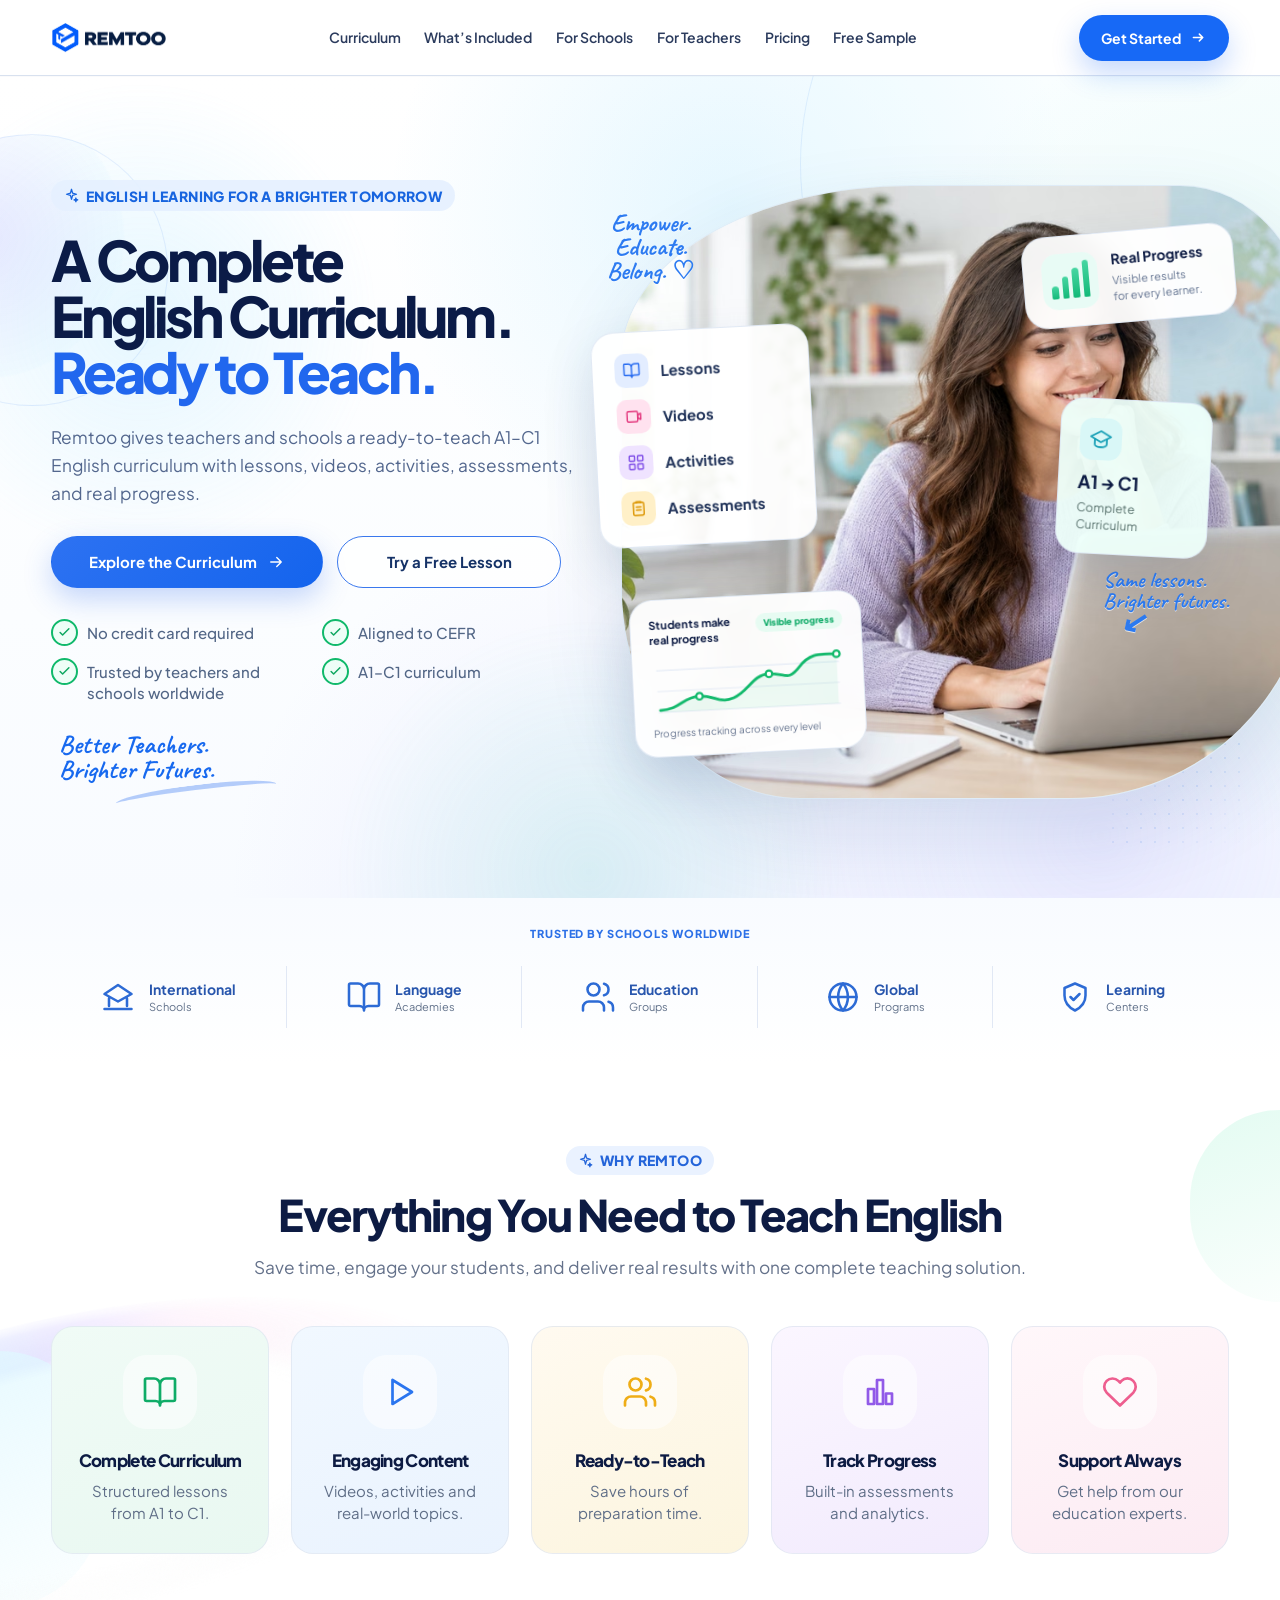
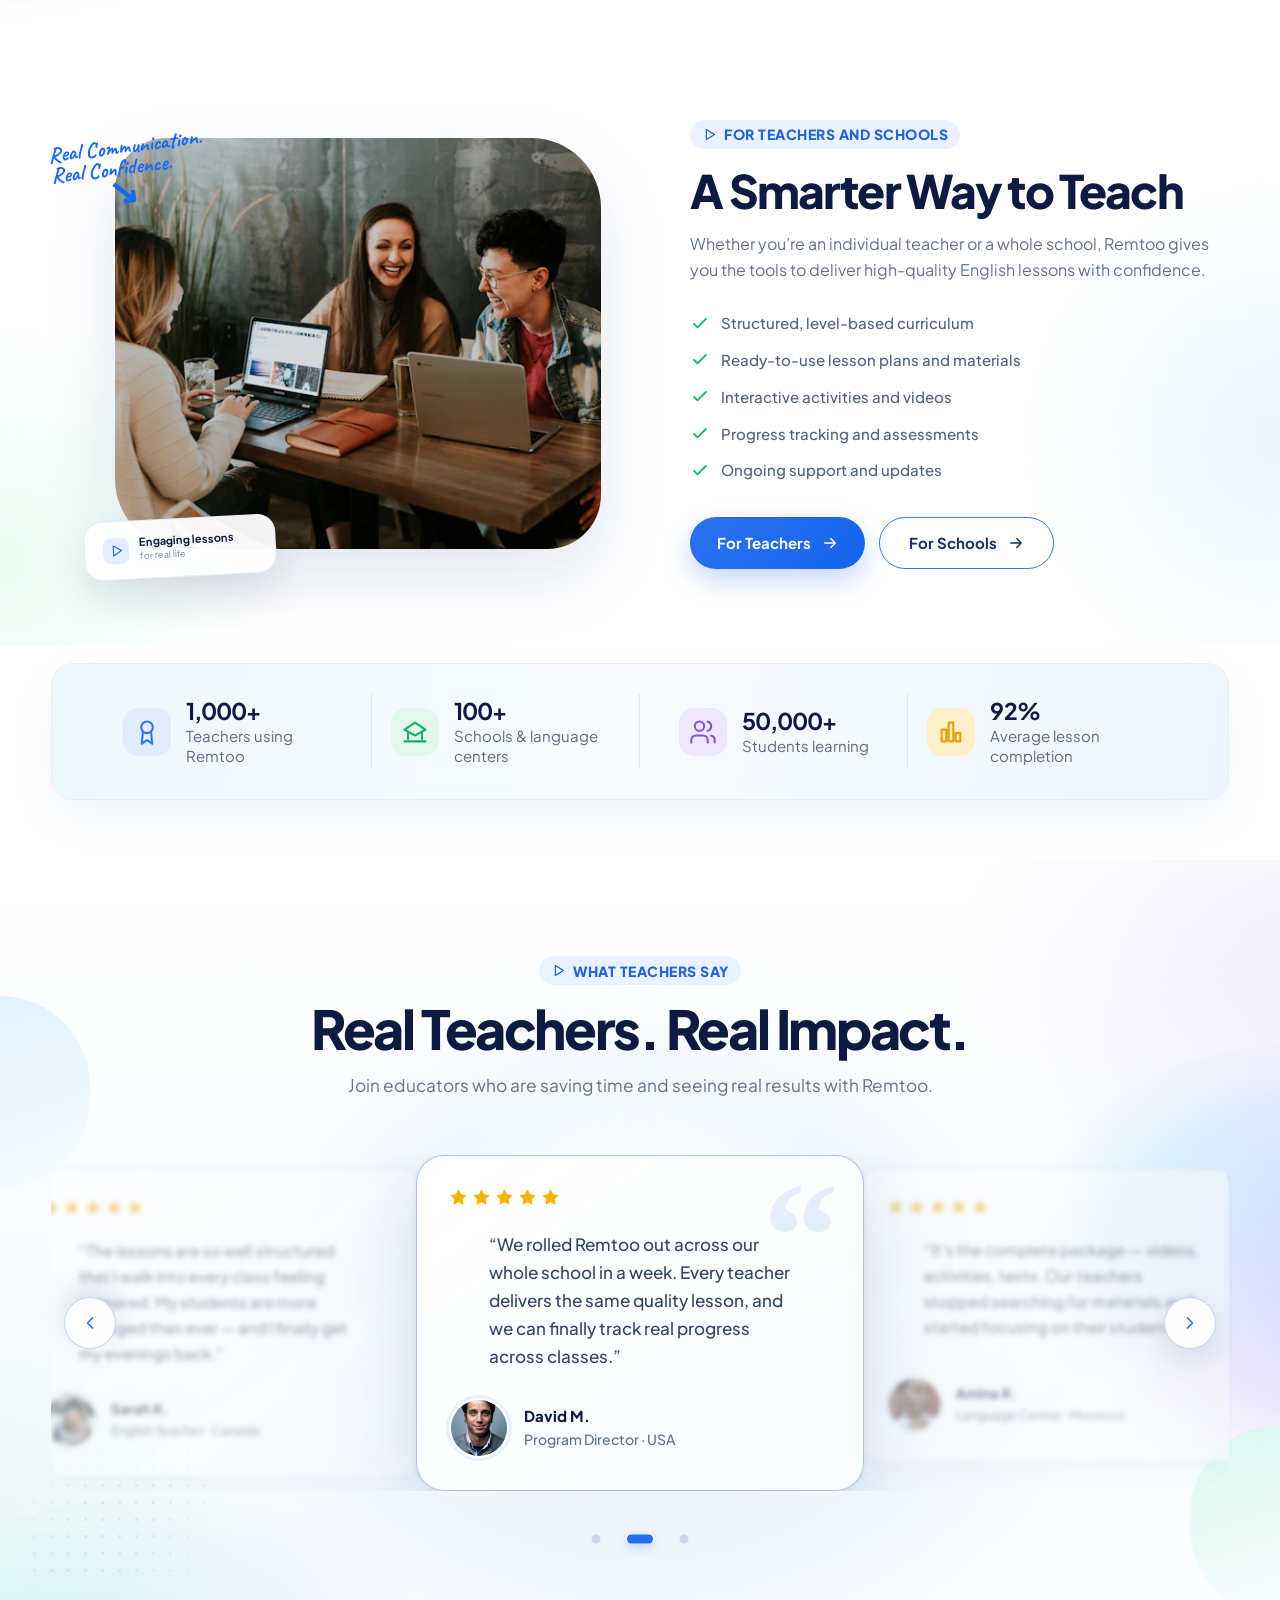
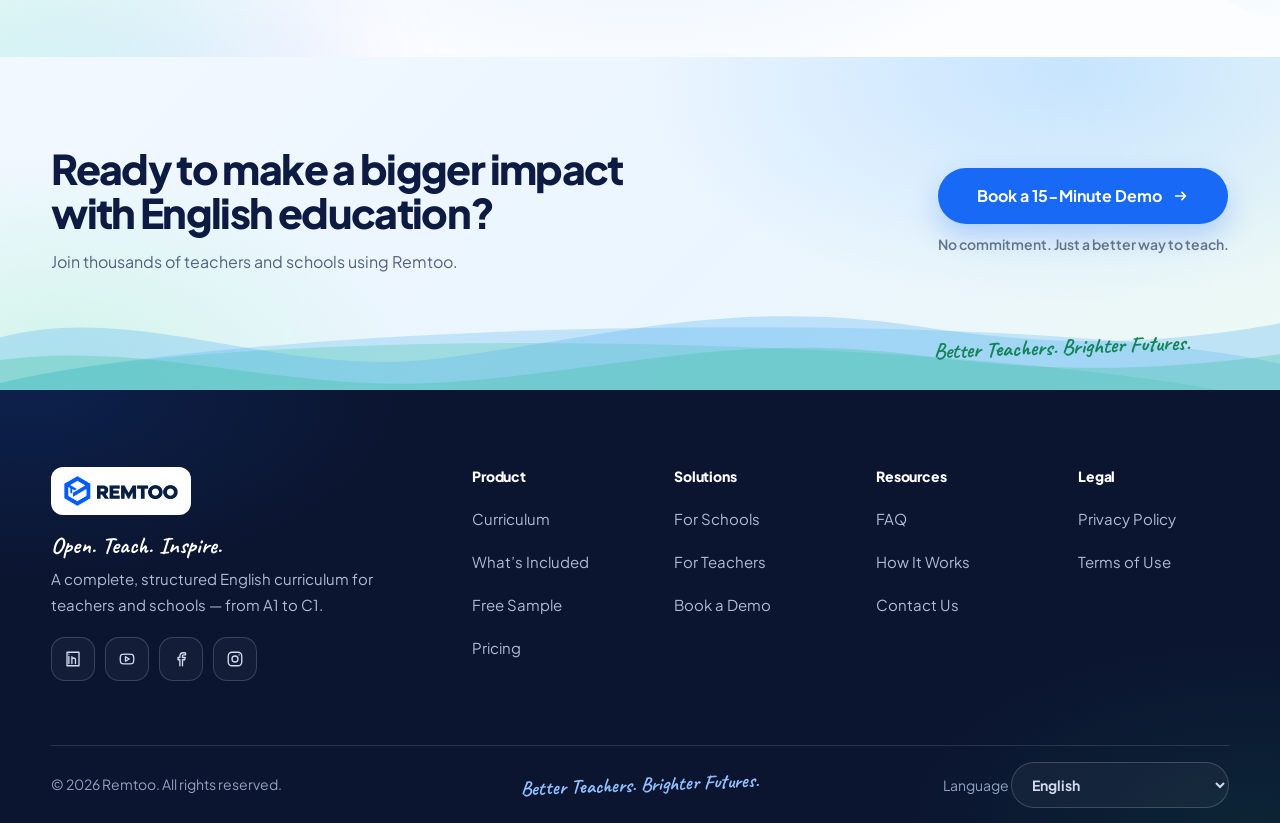
==== commit b8a98942: "go" ====
--- a/index.html
+++ b/index.html
@@ -3,9 +3,11 @@
 <head>
   <meta charset="UTF-8" />
   <meta name="viewport" content="width=device-width, initial-scale=1.0" />
+  <meta name="color-scheme" content="light dark" />
+  <meta name="theme-color" content="#ffffff" media="(prefers-color-scheme: light)" />
+  <meta name="theme-color" content="#071221" media="(prefers-color-scheme: dark)" />
   <title>Remtoo — Open. Teach. Inspire.</title>
   <meta name="description" content="A complete A1–C1 English curriculum with ready-to-teach lessons, engaging content and clear progress tracking for teachers and schools." />
-  <meta name="theme-color" content="#ffffff" />
   <link rel="icon" type="image/svg+xml" href="assets/logos/favicon.svg" />
   <link rel="canonical" href="https://remtoo.com/" />
   <meta property="og:type" content="website" />
@@ -24,6 +26,7 @@
       if (!window.__remtooHomeReady) document.documentElement.classList.remove("js");
     }, 1800);
   </script>
+  <link rel="stylesheet" href="css/site-system.css" />
 </head>
 <body class="home-page">
   <a class="skip-link" href="#main">Skip to main content</a>
@@ -57,19 +60,97 @@
     </defs>
   </svg>
 
-  <header class="site-header" id="site-header">
-    <div class="home-container header-inner">
-      <a class="brand" href="index.html" aria-label="Remtoo home"><span class="brand-mark" aria-hidden="true"><svg><use href="#i-logo"/></svg></span><span>Remtoo</span></a>
-      <nav class="desktop-nav" aria-label="Main navigation">
-        <a href="curriculum.html">Curriculum</a><a href="whats-included.html">What&rsquo;s Included</a><a href="schools.html">For Schools</a><a href="teachers.html">For Teachers</a><a href="pricing.html">Pricing</a><a href="free-sample.html">Free Sample</a>
+  <!-- site-header:start -->
+  <script>
+    (function () {
+      document.documentElement.classList.add("site-shell-js");
+      if (document.body) document.body.classList.add("site-shell-js");
+      window.__remtooShellFallbackTimer = window.setTimeout(function () {
+        if (!window.__remtooShellReady) {
+          document.documentElement.classList.remove("site-shell-js", "site-shell-nav-open");
+          if (document.body) document.body.classList.remove("site-shell-js", "site-shell-nav-open");
+        }
+      }, 1500);
+    })();
+  </script>
+  <header class="global-header" id="global-header" data-site-header>
+    <div class="global-header__inner">
+      <a class="global-brand" href="index.html" aria-label="Remtoo home">
+        <img class="global-brand__image" src="assets/logos/remtoo-logo.png" alt="" width="921" height="250" decoding="async" />
+      </a>
+
+      <nav class="global-desktop-nav" aria-label="Main navigation">
+        <a class="global-nav-link" data-nav-route="curriculum.html" href="curriculum.html">Curriculum</a>
+        <a class="global-nav-link" data-nav-route="whats-included.html" href="whats-included.html">What&rsquo;s Included</a>
+        <a class="global-nav-link" data-nav-route="schools.html" href="schools.html">For Schools</a>
+        <a class="global-nav-link" data-nav-route="teachers.html" href="teachers.html">For Teachers</a>
+        <a class="global-nav-link" data-nav-route="pricing.html" href="pricing.html">Pricing</a>
+        <a class="global-nav-link" data-nav-route="free-sample.html" href="free-sample.html">Free Sample</a>
       </nav>
-      <a class="button button-primary header-action" href="free-sample.html">Get Started <svg><use href="#i-arrow"/></svg></a>
-      <button class="menu-toggle" id="menu-toggle" type="button" aria-expanded="false" aria-controls="mobile-menu" aria-label="Open navigation"><span></span><span></span><span></span></button>
+
+      <a class="global-header-cta" href="pricing.html">
+        <span>Get Started</span>
+        <svg class="global-icon" viewBox="0 0 20 20" aria-hidden="true">
+          <path d="M4 10h11m-4-4 4 4-4 4" />
+        </svg>
+      </a>
+
+      <button
+        class="global-menu-toggle"
+        type="button"
+        aria-expanded="false"
+        aria-controls="global-mobile-nav"
+        aria-label="Open navigation"
+        data-mobile-nav-toggle
+      >
+        <span aria-hidden="true"></span>
+      </button>
     </div>
-    <nav class="mobile-nav" id="mobile-menu" aria-label="Mobile navigation">
-      <a href="curriculum.html">Curriculum <svg><use href="#i-chevron"/></svg></a><a href="whats-included.html">What&rsquo;s Included <svg><use href="#i-chevron"/></svg></a><a href="schools.html">For Schools <svg><use href="#i-chevron"/></svg></a><a href="teachers.html">For Teachers <svg><use href="#i-chevron"/></svg></a><a href="pricing.html">Pricing <svg><use href="#i-chevron"/></svg></a><a href="free-sample.html">Free Sample <svg><use href="#i-chevron"/></svg></a><a class="button button-primary" href="free-sample.html">Get Started <svg><use href="#i-arrow"/></svg></a>
-    </nav>
+
+    <div class="global-mobile-nav" id="global-mobile-nav" data-mobile-nav>
+      <button
+        class="global-mobile-nav__backdrop"
+        type="button"
+        tabindex="-1"
+        aria-label="Close navigation"
+        data-mobile-nav-close
+      ></button>
+      <div class="global-mobile-nav__panel" aria-label="Mobile navigation">
+        <button class="global-mobile-nav__close" type="button" aria-label="Close navigation" data-mobile-nav-close>
+          <svg class="global-icon" viewBox="0 0 20 20" aria-hidden="true">
+            <path d="m5 5 10 10M15 5 5 15" />
+          </svg>
+        </button>
+        <nav class="global-mobile-nav__links" aria-label="Mobile navigation links">
+          <a class="global-nav-link global-mobile-nav__link" data-nav-route="curriculum.html" href="curriculum.html">
+            <span>Curriculum</span><span aria-hidden="true">&rsaquo;</span>
+          </a>
+          <a class="global-nav-link global-mobile-nav__link" data-nav-route="whats-included.html" href="whats-included.html">
+            <span>What&rsquo;s Included</span><span aria-hidden="true">&rsaquo;</span>
+          </a>
+          <a class="global-nav-link global-mobile-nav__link" data-nav-route="schools.html" href="schools.html">
+            <span>For Schools</span><span aria-hidden="true">&rsaquo;</span>
+          </a>
+          <a class="global-nav-link global-mobile-nav__link" data-nav-route="teachers.html" href="teachers.html">
+            <span>For Teachers</span><span aria-hidden="true">&rsaquo;</span>
+          </a>
+          <a class="global-nav-link global-mobile-nav__link" data-nav-route="pricing.html" href="pricing.html">
+            <span>Pricing</span><span aria-hidden="true">&rsaquo;</span>
+          </a>
+          <a class="global-nav-link global-mobile-nav__link" data-nav-route="free-sample.html" href="free-sample.html">
+            <span>Free Sample</span><span aria-hidden="true">&rsaquo;</span>
+          </a>
+        </nav>
+        <a class="global-header-cta global-mobile-nav__cta" href="pricing.html">
+          <span>Get Started</span>
+          <svg class="global-icon" viewBox="0 0 20 20" aria-hidden="true">
+            <path d="M4 10h11m-4-4 4 4-4 4" />
+          </svg>
+        </a>
+      </div>
+    </div>
   </header>
+  <!-- site-header:end -->
 
   <main id="main">
     <section class="hero" aria-labelledby="hero-title">
@@ -137,7 +218,7 @@
 
           <div class="hero-card hero-card--level hero-enter" style="--hero-delay: 610ms">
             <div class="hero-card-surface">
-              <span class="level-icon" aria-hidden="true"><svg><use href="#i-logo"/></svg></span>
+              <span class="level-icon" aria-hidden="true"><svg aria-hidden="true"><use href="#i-logo"/></svg></span>
               <strong>A1 → C1</strong>
               <small>Complete<br />Curriculum</small>
             </div>
@@ -154,41 +235,226 @@
       </div>
     </section>
 
-    <section class="school-proof" aria-labelledby="school-proof-title"><div class="home-container"><h2 id="school-proof-title">Trusted by schools worldwide</h2><div class="school-proof-grid"><div class="school-proof-item"><svg><use href="#i-school"/></svg><span><strong>International</strong><small>Schools</small></span></div><div class="school-proof-item"><svg><use href="#i-book"/></svg><span><strong>Language</strong><small>Academies</small></span></div><div class="school-proof-item"><svg><use href="#i-users"/></svg><span><strong>Education</strong><small>Groups</small></span></div><div class="school-proof-item"><svg><use href="#i-globe"/></svg><span><strong>Global</strong><small>Programs</small></span></div><div class="school-proof-item"><svg><use href="#i-shield"/></svg><span><strong>Learning</strong><small>Centers</small></span></div></div></div></section>
-
-    <section class="features-section" id="features" aria-labelledby="features-title">
+    <section class="school-proof" aria-labelledby="school-proof-title"><div class="home-container"><h2 id="school-proof-title">Trusted by schools worldwide</h2><div class="school-proof-grid"><div class="school-proof-item"><svg aria-hidden="true"><use href="#i-school"/></svg><span><strong>International</strong><small>Schools</small></span></div><div class="school-proof-item"><svg aria-hidden="true"><use href="#i-book"/></svg><span><strong>Language</strong><small>Academies</small></span></div><div class="school-proof-item"><svg aria-hidden="true"><use href="#i-users"/></svg><span><strong>Education</strong><small>Groups</small></span></div><div class="school-proof-item"><svg aria-hidden="true"><use href="#i-globe"/></svg><span><strong>Global</strong><small>Programs</small></span></div><div class="school-proof-item"><svg aria-hidden="true"><use href="#i-shield"/></svg><span><strong>Learning</strong><small>Centers</small></span></div></div></div></section>
+
+    <section class="features-section ambient-stage" id="features" aria-labelledby="features-title">
+      <span class="ambient-art ambient-art--ribbon ambient-art--violet ambient-art--ribbon-left is-drifting" aria-hidden="true"></span>
       <span class="section-orb feature-orb-left" aria-hidden="true"></span><span class="section-orb feature-orb-right" aria-hidden="true"></span>
-      <div class="home-container"><header class="section-heading reveal"><p class="eyebrow"><svg><use href="#i-spark"/></svg> Why Remtoo</p><h2 id="features-title">Everything You Need to Teach English</h2><p>Save time, engage your students, and deliver real results with one complete teaching solution.</p></header>
+      <div class="home-container"><header class="section-heading reveal"><p class="eyebrow"><svg aria-hidden="true"><use href="#i-spark"/></svg> Why Remtoo</p><h2 id="features-title">Everything You Need to Teach English</h2><p>Save time, engage your students, and deliver real results with one complete teaching solution.</p></header>
         <div class="feature-grid">
-          <article class="feature-card feature-mint reveal" style="--delay:.02s"><span class="feature-icon"><svg><use href="#i-book"/></svg></span><h3>Complete Curriculum</h3><p>Structured lessons from A1 to C1.</p></article>
-          <article class="feature-card feature-blue reveal" style="--delay:.08s"><span class="feature-icon"><svg><use href="#i-play"/></svg></span><h3>Engaging Content</h3><p>Videos, activities and real-world topics.</p></article>
-          <article class="feature-card feature-amber reveal" style="--delay:.14s"><span class="feature-icon"><svg><use href="#i-users"/></svg></span><h3>Ready-to-Teach</h3><p>Save hours of preparation time.</p></article>
-          <article class="feature-card feature-purple reveal" style="--delay:.2s"><span class="feature-icon"><svg><use href="#i-bars"/></svg></span><h3>Track Progress</h3><p>Built-in assessments and analytics.</p></article>
-          <article class="feature-card feature-pink reveal" style="--delay:.26s"><span class="feature-icon"><svg><use href="#i-heart"/></svg></span><h3>Support Always</h3><p>Get help from our education experts.</p></article>
+          <article class="feature-card feature-mint reveal" style="--delay:.02s"><span class="feature-icon"><svg aria-hidden="true"><use href="#i-book"/></svg></span><h3>Complete Curriculum</h3><p>Structured lessons from A1 to C1.</p></article>
+          <article class="feature-card feature-blue reveal" style="--delay:.08s"><span class="feature-icon"><svg aria-hidden="true"><use href="#i-play"/></svg></span><h3>Engaging Content</h3><p>Videos, activities and real-world topics.</p></article>
+          <article class="feature-card feature-amber reveal" style="--delay:.14s"><span class="feature-icon"><svg aria-hidden="true"><use href="#i-users"/></svg></span><h3>Ready-to-Teach</h3><p>Save hours of preparation time.</p></article>
+          <article class="feature-card feature-purple reveal" style="--delay:.2s"><span class="feature-icon"><svg aria-hidden="true"><use href="#i-bars"/></svg></span><h3>Track Progress</h3><p>Built-in assessments and analytics.</p></article>
+          <article class="feature-card feature-pink reveal" style="--delay:.26s"><span class="feature-icon"><svg aria-hidden="true"><use href="#i-heart"/></svg></span><h3>Support Always</h3><p>Get help from our education experts.</p></article>
         </div>
       </div>
     </section>
 
     <section class="smarter-section" id="how-it-works" aria-labelledby="smarter-title"><div class="home-container smarter-grid">
-      <div class="smarter-visual reveal"><div class="photo-frame"><img src="assets/images/lessons/pair-work.webp" alt="Teacher guiding students through an engaging lesson" width="960" height="640" loading="lazy" decoding="async" /></div><p class="hand-note classroom-note" aria-hidden="true">Real Communication.<br />Real Confidence.<span>↘</span></p><div class="photo-label"><span class="mini-icon mini-blue"><svg><use href="#i-play"/></svg></span><strong>Engaging lessons</strong><small>for real life</small></div></div>
-      <div class="smarter-copy reveal"><p class="eyebrow"><svg><use href="#i-play"/></svg> For teachers and schools</p><h2 id="smarter-title">A Smarter Way to Teach</h2><p class="smarter-lead">Whether you&rsquo;re an individual teacher or a whole school, Remtoo gives you the tools to deliver high-quality English lessons with confidence.</p><ul class="benefit-list"><li><svg><use href="#i-check"/></svg>Structured, level-based curriculum</li><li><svg><use href="#i-check"/></svg>Ready-to-use lesson plans and materials</li><li><svg><use href="#i-check"/></svg>Interactive activities and videos</li><li><svg><use href="#i-check"/></svg>Progress tracking and assessments</li><li><svg><use href="#i-check"/></svg>Ongoing support and updates</li></ul><div class="smarter-actions"><a class="button button-primary" href="teachers.html">For Teachers <svg><use href="#i-arrow"/></svg></a><a class="button button-outline" href="schools.html">For Schools <svg><use href="#i-arrow"/></svg></a></div></div>
+      <div class="smarter-visual reveal"><div class="photo-frame"><img src="assets/images/lessons/pair-work.webp" alt="Teacher guiding students through an engaging lesson" width="960" height="640" loading="lazy" decoding="async" /></div><p class="hand-note classroom-note" aria-hidden="true">Real Communication.<br />Real Confidence.<span>↘</span></p><div class="photo-label"><span class="mini-icon mini-blue"><svg aria-hidden="true"><use href="#i-play"/></svg></span><strong>Engaging lessons</strong><small>for real life</small></div></div>
+      <div class="smarter-copy reveal"><p class="eyebrow"><svg aria-hidden="true"><use href="#i-play"/></svg> For teachers and schools</p><h2 id="smarter-title">A Smarter Way to Teach</h2><p class="smarter-lead">Whether you&rsquo;re an individual teacher or a whole school, Remtoo gives you the tools to deliver high-quality English lessons with confidence.</p><ul class="benefit-list"><li><svg aria-hidden="true"><use href="#i-check"/></svg>Structured, level-based curriculum</li><li><svg aria-hidden="true"><use href="#i-check"/></svg>Ready-to-use lesson plans and materials</li><li><svg aria-hidden="true"><use href="#i-check"/></svg>Interactive activities and videos</li><li><svg aria-hidden="true"><use href="#i-check"/></svg>Progress tracking and assessments</li><li><svg aria-hidden="true"><use href="#i-check"/></svg>Ongoing support and updates</li></ul><div class="smarter-actions"><a class="button button-primary" href="teachers.html">For Teachers <svg aria-hidden="true"><use href="#i-arrow"/></svg></a><a class="button button-outline" href="schools.html">For Schools <svg aria-hidden="true"><use href="#i-arrow"/></svg></a></div></div>
     </div></section>
 
-    <section class="metrics-section" aria-label="Remtoo results"><div class="home-container metrics-grid reveal"><div class="metric"><span class="metric-icon metric-blue"><svg><use href="#i-award"/></svg></span><span><strong>1,000+</strong><small>Teachers using Remtoo</small></span></div><div class="metric"><span class="metric-icon metric-green"><svg><use href="#i-school"/></svg></span><span><strong>100+</strong><small>Schools &amp; language centers</small></span></div><div class="metric"><span class="metric-icon metric-purple"><svg><use href="#i-users"/></svg></span><span><strong>50,000+</strong><small>Students learning</small></span></div><div class="metric"><span class="metric-icon metric-amber"><svg><use href="#i-bars"/></svg></span><span><strong>92%</strong><small>Average lesson completion</small></span></div></div></section>
-
-    <section class="testimonials-section" aria-labelledby="testimonials-title"><span class="section-orb testimonial-orb-left" aria-hidden="true"></span><span class="section-orb testimonial-orb-right" aria-hidden="true"></span><div class="home-container"><header class="section-heading reveal"><p class="eyebrow"><svg><use href="#i-play"/></svg> What teachers say</p><h2 id="testimonials-title">Real Teachers. Real Impact.</h2><p>Join educators who are saving time and seeing real results with Remtoo.</p></header>
-      <div class="testimonial-carousel reveal" role="region" aria-roledescription="carousel" aria-label="Teacher testimonials"><button class="carousel-arrow carousel-prev" type="button" aria-label="Previous testimonial"><svg><use href="#i-chevron"/></svg></button><div class="testimonial-track" id="testimonial-track" tabindex="0">
-        <article class="testimonial-card" aria-roledescription="slide" aria-label="Testimonial 1 of 3"><div class="stars" role="img" aria-label="5 out of 5 stars"><svg><use href="#i-star"/></svg><svg><use href="#i-star"/></svg><svg><use href="#i-star"/></svg><svg><use href="#i-star"/></svg><svg><use href="#i-star"/></svg></div><blockquote>&ldquo;The lessons are so well structured that I walk into every class feeling prepared. My students are more engaged than ever — and I finally get my evenings back.&rdquo;</blockquote><footer><img src="assets/images/people/sarah.webp" alt="Portrait of Sarah K." width="54" height="54" loading="lazy" decoding="async" /><span><strong>Sarah K.</strong><small>English Teacher · Canada</small></span></footer></article>
-        <article class="testimonial-card" aria-roledescription="slide" aria-label="Testimonial 2 of 3"><div class="stars" role="img" aria-label="5 out of 5 stars"><svg><use href="#i-star"/></svg><svg><use href="#i-star"/></svg><svg><use href="#i-star"/></svg><svg><use href="#i-star"/></svg><svg><use href="#i-star"/></svg></div><blockquote>&ldquo;We rolled Remtoo out across our whole school in a week. Every teacher delivers the same quality lesson, and we can finally track real progress across classes.&rdquo;</blockquote><footer><img src="assets/images/people/david.webp" alt="Portrait of David M." width="54" height="54" loading="lazy" decoding="async" /><span><strong>David M.</strong><small>Program Director · USA</small></span></footer></article>
-        <article class="testimonial-card" aria-roledescription="slide" aria-label="Testimonial 3 of 3"><div class="stars" role="img" aria-label="5 out of 5 stars"><svg><use href="#i-star"/></svg><svg><use href="#i-star"/></svg><svg><use href="#i-star"/></svg><svg><use href="#i-star"/></svg><svg><use href="#i-star"/></svg></div><blockquote>&ldquo;It&rsquo;s the complete package — videos, activities, tests. Our teachers stopped searching for materials and started focusing on their students.&rdquo;</blockquote><footer><img src="assets/images/people/amina.webp" alt="Portrait of Amina R." width="54" height="54" loading="lazy" decoding="async" /><span><strong>Amina R.</strong><small>Language Center · Morocco</small></span></footer></article>
-      </div><button class="carousel-arrow carousel-next" type="button" aria-label="Next testimonial"><svg><use href="#i-chevron"/></svg></button></div><div class="carousel-dots" aria-label="Choose a testimonial"></div><p class="visually-hidden" id="testimonial-status" aria-live="polite"></p>
-    </div></section>
-
-    <section class="final-cta-section" aria-labelledby="final-cta-title"><div class="home-container"><div class="final-cta reveal"><span class="cta-sprout" aria-hidden="true">✓</span><div><h2 id="final-cta-title">Ready to See Remtoo<br /> in Action?</h2><p>Explore sample lessons or book a demo to see how Remtoo can work for you.</p></div><p class="hand-note cta-note" aria-hidden="true">Small Steps.<br />Big Futures.<span>↘</span></p><div class="final-actions"><a class="button button-primary" href="free-sample.html">Try a Free Lesson <svg><use href="#i-arrow"/></svg></a><a class="button button-white" href="schools.html#demo">Book a Demo</a></div></div></div></section>
+    <section class="metrics-section" aria-label="Remtoo results"><div class="home-container metrics-grid reveal"><div class="metric"><span class="metric-icon metric-blue"><svg aria-hidden="true"><use href="#i-award"/></svg></span><span><strong>1,000+</strong><small>Teachers using Remtoo</small></span></div><div class="metric"><span class="metric-icon metric-green"><svg aria-hidden="true"><use href="#i-school"/></svg></span><span><strong>100+</strong><small>Schools &amp; language centers</small></span></div><div class="metric"><span class="metric-icon metric-purple"><svg aria-hidden="true"><use href="#i-users"/></svg></span><span><strong>50,000+</strong><small>Students learning</small></span></div><div class="metric"><span class="metric-icon metric-amber"><svg aria-hidden="true"><use href="#i-bars"/></svg></span><span><strong>92%</strong><small>Average lesson completion</small></span></div></div></section>
+
+    <section class="testimonials-section ambient-stage" aria-labelledby="testimonials-title">
+      <span class="ambient-art ambient-art--cloud ambient-art--violet ambient-art--mid-right" aria-hidden="true"></span>
+      <span class="ambient-art ambient-art--mist ambient-art--mint ambient-art--south-west testimonial-ambient-mist" aria-hidden="true"></span>
+      <span class="section-orb testimonial-orb-left" aria-hidden="true"></span>
+      <span class="section-orb testimonial-orb-right" aria-hidden="true"></span>
+      <div class="home-container">
+        <header class="section-heading reveal">
+          <p class="eyebrow"><svg aria-hidden="true"><use href="#i-play"/></svg> What teachers say</p>
+          <h2 id="testimonials-title">Real Teachers. Real Impact.</h2>
+          <p>Join educators who are saving time and seeing real results with Remtoo.</p>
+        </header>
+
+        <div class="testimonial-carousel reveal" role="region" aria-roledescription="carousel" aria-label="Teacher testimonials" aria-describedby="testimonial-instructions">
+          <p class="visually-hidden" id="testimonial-instructions">Use the previous and next buttons, swipe, or press the left and right arrow keys to browse testimonials.</p>
+          <button class="carousel-arrow carousel-prev" type="button" aria-label="Previous testimonial"><svg aria-hidden="true"><use href="#i-chevron"/></svg></button>
+          <div class="testimonial-track" id="testimonial-track" tabindex="0">
+            <article class="testimonial-card is-previous" aria-roledescription="slide" aria-label="Testimonial 1 of 3">
+              <div class="stars" role="img" aria-label="5 out of 5 stars"><svg aria-hidden="true"><use href="#i-star"/></svg><svg aria-hidden="true"><use href="#i-star"/></svg><svg aria-hidden="true"><use href="#i-star"/></svg><svg aria-hidden="true"><use href="#i-star"/></svg><svg aria-hidden="true"><use href="#i-star"/></svg></div>
+              <blockquote>&ldquo;The lessons are so well structured that I walk into every class feeling prepared. My students are more engaged than ever — and I finally get my evenings back.&rdquo;</blockquote>
+              <footer><img src="assets/images/people/sarah.webp" alt="Portrait of Sarah K." width="54" height="54" loading="lazy" decoding="async" /><span><strong>Sarah K.</strong><small>English Teacher · Canada</small></span></footer>
+            </article>
+            <article class="testimonial-card is-active" aria-roledescription="slide" aria-label="Testimonial 2 of 3" aria-current="true">
+              <div class="stars" role="img" aria-label="5 out of 5 stars"><svg aria-hidden="true"><use href="#i-star"/></svg><svg aria-hidden="true"><use href="#i-star"/></svg><svg aria-hidden="true"><use href="#i-star"/></svg><svg aria-hidden="true"><use href="#i-star"/></svg><svg aria-hidden="true"><use href="#i-star"/></svg></div>
+              <blockquote>&ldquo;We rolled Remtoo out across our whole school in a week. Every teacher delivers the same quality lesson, and we can finally track real progress across classes.&rdquo;</blockquote>
+              <footer><img src="assets/images/people/david.webp" alt="Portrait of David M." width="54" height="54" loading="lazy" decoding="async" /><span><strong>David M.</strong><small>Program Director · USA</small></span></footer>
+            </article>
+            <article class="testimonial-card is-next" aria-roledescription="slide" aria-label="Testimonial 3 of 3">
+              <div class="stars" role="img" aria-label="5 out of 5 stars"><svg aria-hidden="true"><use href="#i-star"/></svg><svg aria-hidden="true"><use href="#i-star"/></svg><svg aria-hidden="true"><use href="#i-star"/></svg><svg aria-hidden="true"><use href="#i-star"/></svg><svg aria-hidden="true"><use href="#i-star"/></svg></div>
+              <blockquote>&ldquo;It&rsquo;s the complete package — videos, activities, tests. Our teachers stopped searching for materials and started focusing on their students.&rdquo;</blockquote>
+              <footer><img src="assets/images/people/amina.webp" alt="Portrait of Amina R." width="54" height="54" loading="lazy" decoding="async" /><span><strong>Amina R.</strong><small>Language Center · Morocco</small></span></footer>
+            </article>
+          </div>
+          <button class="carousel-arrow carousel-next" type="button" aria-label="Next testimonial"><svg aria-hidden="true"><use href="#i-chevron"/></svg></button>
+          <div class="carousel-dots" role="group" aria-label="Choose a testimonial"></div>
+          <p class="visually-hidden" id="testimonial-status" aria-live="polite" aria-atomic="true"></p>
+        </div>
+      </div>
+    </section>
   </main>
 
-  <footer class="site-footer"><div class="home-container"><div class="footer-grid"><div class="footer-brand"><a class="brand" href="index.html" aria-label="Remtoo home"><span class="brand-mark" aria-hidden="true"><svg><use href="#i-logo"/></svg></span><span>Remtoo</span></a><p class="footer-motto">Open. Teach. Inspire.</p><p>A complete, structured English curriculum for teachers and schools — from A1 to C1.</p><div class="footer-social"><a href="https://linkedin.com/company/remtoo" aria-label="Remtoo on LinkedIn" target="_blank" rel="noopener noreferrer"><svg><use href="#i-linkedin"/></svg></a><a href="https://youtube.com/@remtoo" aria-label="Remtoo on YouTube" target="_blank" rel="noopener noreferrer"><svg><use href="#i-youtube"/></svg></a><a href="https://facebook.com/remtoo" aria-label="Remtoo on Facebook" target="_blank" rel="noopener noreferrer"><svg><use href="#i-facebook"/></svg></a><a href="https://instagram.com/remtoo" aria-label="Remtoo on Instagram" target="_blank" rel="noopener noreferrer"><svg><use href="#i-instagram"/></svg></a></div><a class="footer-contact" href="mailto:hello@remtoo.com"><svg><use href="#i-mail"/></svg> hello@remtoo.com</a></div><nav class="footer-column" aria-label="Product links"><h2>Product</h2><a href="curriculum.html">Curriculum</a><a href="whats-included.html">What&rsquo;s Included</a><a href="free-sample.html">Free Sample</a><a href="pricing.html">Pricing</a></nav><nav class="footer-column" aria-label="Solutions links"><h2>Solutions</h2><a href="schools.html">For Schools</a><a href="teachers.html">For Teachers</a></nav><nav class="footer-column" aria-label="Resources links"><h2>Resources</h2><a href="pricing.html#faq">FAQs</a><a href="index.html#how-it-works">How It Works</a><a href="curriculum.html">Curriculum Guide</a><a href="mailto:hello@remtoo.com">Contact Us</a></nav><nav class="footer-column" aria-label="Legal links"><h2>Legal</h2><a href="legal.html#privacy">Privacy Policy</a><a href="legal.html#terms">Terms of Use</a></nav></div><div class="footer-bottom"><p>&copy; <span id="year">2026</span> Remtoo. All rights reserved.</p><label class="language-select"><svg><use href="#i-globe"/></svg><span class="visually-hidden">Language</span><select aria-label="Language"><option>English</option></select></label></div></div></footer>
+  <!-- site-footer:start -->
+  <section class="global-footer-cta" aria-labelledby="global-footer-cta-title">
+    <div class="global-footer-cta__inner">
+      <div class="global-footer-cta__copy">
+        <h2 class="global-footer-cta__title" id="global-footer-cta-title">Ready to make a bigger impact with English education?</h2>
+        <p class="global-footer-cta__text">Join thousands of teachers and schools using Remtoo.</p>
+      </div>
+
+      <div class="global-footer-cta__action-wrap">
+        <a class="global-footer-cta__button" href="schools.html#demo">
+          <span>Book a 15-Minute Demo</span>
+          <svg viewBox="0 0 20 20" aria-hidden="true">
+            <path d="M4 10h11m-4-4 4 4-4 4" fill="none" stroke="currentColor" stroke-width="1.8" stroke-linecap="round" stroke-linejoin="round" />
+          </svg>
+        </a>
+        <p class="global-footer-cta__microcopy">No commitment. Just a better way to teach.</p>
+      </div>
+    </div>
+
+    <p class="global-footer-cta__note" aria-hidden="true">Better Teachers. Brighter Futures.</p>
+    <div class="global-footer-cta__waves" aria-hidden="true">
+      <svg viewBox="0 0 1600 120" preserveAspectRatio="none">
+        <path class="global-footer-cta__wave--back" d="M0 57c175-44 350 50 552 25 215-27 366-73 600-38 174 26 303 21 448-4v80H0Z" />
+        <path class="global-footer-cta__wave--front" d="M0 84c196-25 364 44 582 25 213-18 344-58 570-30 170 21 299 18 448-2v43H0Z" />
+      </svg>
+    </div>
+  </section>
+
+  <footer class="global-footer" id="site-footer">
+    <div class="global-footer__inner">
+      <div class="global-footer__grid">
+        <div class="global-footer__brand">
+          <a class="global-brand global-brand--footer" href="index.html" aria-label="Remtoo home">
+            <img class="global-brand__image" src="assets/logos/remtoo-logo.png" alt="" width="921" height="250" loading="lazy" decoding="async" />
+          </a>
+          <p class="global-footer__tagline">Open. Teach. Inspire.</p>
+          <p class="global-footer__description">A complete, structured English curriculum for teachers and schools &mdash; from A1 to C1.</p>
+          <div class="global-footer__social" role="navigation" aria-label="Remtoo social media">
+            <a href="https://linkedin.com/company/remtoo" target="_blank" rel="noopener noreferrer" aria-label="Remtoo on LinkedIn">
+              <svg viewBox="0 0 24 24" aria-hidden="true"><path d="M6.5 8.5V18M6.5 5.5v.01M10.5 18v-5.2c0-2.7 4.8-3 4.8.1V18M10.5 9v9M4 3h16v18H4z" /></svg>
+            </a>
+            <a href="https://youtube.com/@remtoo" target="_blank" rel="noopener noreferrer" aria-label="Remtoo on YouTube">
+              <svg viewBox="0 0 24 24" aria-hidden="true"><path d="M21 12c0 2.4-.3 4.1-.7 4.8-.4.7-1 1.1-1.8 1.3-1.2.3-3.4.4-6.5.4s-5.3-.1-6.5-.4c-.8-.2-1.4-.6-1.8-1.3C3.3 16.1 3 14.4 3 12s.3-4.1.7-4.8c.4-.7 1-1.1 1.8-1.3 1.2-.3 3.4-.4 6.5-.4s5.3.1 6.5.4c.8.2 1.4.6 1.8 1.3.4.7.7 2.4.7 4.8Z" /><path d="m10 9 5 3-5 3Z" /></svg>
+            </a>
+            <a href="https://facebook.com/remtoo" target="_blank" rel="noopener noreferrer" aria-label="Remtoo on Facebook">
+              <svg viewBox="0 0 24 24" aria-hidden="true"><path d="M14 21v-8h3l.5-3H14V8.2c0-.9.3-1.7 1.8-1.7H18V3.8c-.4-.1-1.6-.2-2.8-.2-2.8 0-4.7 1.7-4.7 4.9V10H8v3h2.5v8" /></svg>
+            </a>
+            <a href="https://instagram.com/remtoo" target="_blank" rel="noopener noreferrer" aria-label="Remtoo on Instagram">
+              <svg viewBox="0 0 24 24" aria-hidden="true"><rect x="3" y="3" width="18" height="18" rx="5" /><circle cx="12" cy="12" r="4" /><path d="M17.5 6.5h.01" /></svg>
+            </a>
+          </div>
+        </div>
+
+        <div class="global-footer__columns">
+          <nav class="global-footer__column" aria-label="Product">
+            <h2 class="global-footer__heading">Product</h2>
+            <ul>
+              <li><a href="curriculum.html">Curriculum</a></li>
+              <li><a href="whats-included.html">What&rsquo;s Included</a></li>
+              <li><a href="free-sample.html">Free Sample</a></li>
+              <li><a href="pricing.html">Pricing</a></li>
+            </ul>
+          </nav>
+          <nav class="global-footer__column" aria-label="Solutions">
+            <h2 class="global-footer__heading">Solutions</h2>
+            <ul>
+              <li><a href="schools.html">For Schools</a></li>
+              <li><a href="teachers.html">For Teachers</a></li>
+              <li><a href="schools.html#demo">Book a Demo</a></li>
+            </ul>
+          </nav>
+          <nav class="global-footer__column" aria-label="Resources">
+            <h2 class="global-footer__heading">Resources</h2>
+            <ul>
+              <li><a href="pricing.html#faq">FAQ</a></li>
+              <li><a href="index.html#how-it-works">How It Works</a></li>
+              <li><a href="mailto:hello@remtoo.com">Contact Us</a></li>
+            </ul>
+          </nav>
+          <nav class="global-footer__column" aria-label="Legal">
+            <h2 class="global-footer__heading">Legal</h2>
+            <ul>
+              <li><a href="legal.html#privacy">Privacy Policy</a></li>
+              <li><a href="legal.html#terms">Terms of Use</a></li>
+            </ul>
+          </nav>
+        </div>
+
+        <div class="global-footer__accordion" data-footer-accordion role="navigation" aria-label="Footer navigation">
+          <div class="global-footer__accordion-item">
+            <button class="global-footer__trigger global-footer__accordion-trigger" id="global-footer-product-trigger" type="button" disabled aria-expanded="true" aria-controls="global-footer-product-panel">
+              <span>Product</span><svg viewBox="0 0 20 20" aria-hidden="true"><path d="m5 8 5 5 5-5" /></svg>
+            </button>
+            <div class="global-footer__panel" id="global-footer-product-panel" role="region" aria-labelledby="global-footer-product-trigger">
+              <ul>
+                <li><a href="curriculum.html">Curriculum</a></li>
+                <li><a href="whats-included.html">What&rsquo;s Included</a></li>
+                <li><a href="free-sample.html">Free Sample</a></li>
+                <li><a href="pricing.html">Pricing</a></li>
+              </ul>
+            </div>
+          </div>
+          <div class="global-footer__accordion-item">
+            <button class="global-footer__trigger global-footer__accordion-trigger" id="global-footer-solutions-trigger" type="button" disabled aria-expanded="true" aria-controls="global-footer-solutions-panel">
+              <span>Solutions</span><svg viewBox="0 0 20 20" aria-hidden="true"><path d="m5 8 5 5 5-5" /></svg>
+            </button>
+            <div class="global-footer__panel" id="global-footer-solutions-panel" role="region" aria-labelledby="global-footer-solutions-trigger">
+              <ul>
+                <li><a href="schools.html">For Schools</a></li>
+                <li><a href="teachers.html">For Teachers</a></li>
+                <li><a href="schools.html#demo">Book a Demo</a></li>
+              </ul>
+            </div>
+          </div>
+          <div class="global-footer__accordion-item">
+            <button class="global-footer__trigger global-footer__accordion-trigger" id="global-footer-resources-trigger" type="button" disabled aria-expanded="true" aria-controls="global-footer-resources-panel">
+              <span>Resources</span><svg viewBox="0 0 20 20" aria-hidden="true"><path d="m5 8 5 5 5-5" /></svg>
+            </button>
+            <div class="global-footer__panel" id="global-footer-resources-panel" role="region" aria-labelledby="global-footer-resources-trigger">
+              <ul>
+                <li><a href="pricing.html#faq">FAQ</a></li>
+                <li><a href="index.html#how-it-works">How It Works</a></li>
+                <li><a href="mailto:hello@remtoo.com">Contact Us</a></li>
+              </ul>
+            </div>
+          </div>
+          <div class="global-footer__accordion-item">
+            <button class="global-footer__trigger global-footer__accordion-trigger" id="global-footer-legal-trigger" type="button" disabled aria-expanded="true" aria-controls="global-footer-legal-panel">
+              <span>Legal</span><svg viewBox="0 0 20 20" aria-hidden="true"><path d="m5 8 5 5 5-5" /></svg>
+            </button>
+            <div class="global-footer__panel" id="global-footer-legal-panel" role="region" aria-labelledby="global-footer-legal-trigger">
+              <ul>
+                <li><a href="legal.html#privacy">Privacy Policy</a></li>
+                <li><a href="legal.html#terms">Terms of Use</a></li>
+              </ul>
+            </div>
+          </div>
+        </div>
+      </div>
+
+      <div class="global-footer__bottom">
+        <label class="global-footer__language">
+          <span>Language</span>
+          <select aria-label="Language">
+            <option value="en" selected>English</option>
+            <option value="fr" disabled>Fran&ccedil;ais &mdash; Coming soon</option>
+            <option value="ar" disabled>العربية &mdash; Coming soon</option>
+          </select>
+        </label>
+        <p class="global-footer__copyright">&copy; <span data-current-year>2026</span> Remtoo. All rights reserved.</p>
+        <p class="global-footer__note" aria-hidden="true">Better Teachers. Brighter Futures.</p>
+      </div>
+    </div>
+  </footer>
+  <!-- site-footer:end -->
 
   <script src="js/home.js" defer></script>
+  <script src="js/site-shell.js" defer></script>
 </body>
 </html>
--- a/css/home.css
+++ b/css/home.css
@@ -1089,32 +1089,97 @@
 /* Testimonials ------------------------------------------------------------ */
 
 .testimonials-section {
+  --testimonial-card-width: clamp(430px, 35vw, 500px);
+  --testimonial-side-shift: clamp(400px, 33vw, 475px);
+  --testimonial-height: 330px;
   position: relative;
-  padding: clamp(70px, 5.5vw, 86px) 0;
-  background: linear-gradient(180deg, #fff 0%, #fbfdff 100%);
+  padding: clamp(96px, 7.2vw, 116px) 0;
+  overflow: hidden;
+  overflow: clip;
+  background:
+    radial-gradient(620px 420px at 50% 68%, rgba(67, 143, 245, 0.12), transparent 72%),
+    radial-gradient(520px 400px at -4% 90%, rgba(77, 218, 168, 0.12), transparent 70%),
+    radial-gradient(520px 390px at 104% 12%, rgba(144, 114, 238, 0.1), transparent 72%),
+    linear-gradient(180deg, #ffffff 0%, #f7fbff 52%, #fbfdff 100%);
+}
+
+.testimonials-section::before {
+  position: absolute;
+  z-index: 0;
+  bottom: 9%;
+  left: 2%;
+  width: 184px;
+  height: 142px;
+  background-image: radial-gradient(circle, rgba(62, 117, 204, 0.24) 1.4px, transparent 1.7px);
+  background-size: 17px 17px;
+  content: "";
+  opacity: 0.38;
+  pointer-events: none;
+  -webkit-mask-image: linear-gradient(115deg, transparent 2%, #000 34%, #000 66%, transparent 98%);
+  mask-image: linear-gradient(115deg, transparent 2%, #000 34%, #000 66%, transparent 98%);
+}
+
+.testimonials-section::after {
+  position: absolute;
+  z-index: 0;
+  top: 43%;
+  left: 50%;
+  width: min(660px, 55vw);
+  height: 390px;
+  border: 1px solid rgba(64, 130, 229, 0.08);
+  border-radius: 50%;
+  background: radial-gradient(ellipse at center, rgba(255, 255, 255, 0.86), rgba(226, 241, 255, 0.38) 46%, transparent 74%);
+  content: "";
+  filter: blur(10px);
+  pointer-events: none;
+  transform: translate(-50%, -50%);
 }
 
 .testimonial-orb-left {
-  top: 18%;
+  top: 17%;
   left: 0;
-  width: min(7vw, 105px);
-  height: min(14vw, 200px);
+  width: min(7vw, 108px);
+  height: min(15vw, 214px);
   border-radius: 0 999px 999px 0;
-  background: linear-gradient(160deg, rgba(222, 239, 255, 0.7), rgba(240, 247, 255, 0.18));
+  background: linear-gradient(160deg, rgba(216, 237, 255, 0.76), rgba(240, 247, 255, 0.12));
 }
 
 .testimonial-orb-right {
   right: 0;
-  bottom: 6%;
-  width: min(7vw, 105px);
-  height: min(14vw, 200px);
+  bottom: 5%;
+  width: min(7vw, 108px);
+  height: min(15vw, 214px);
   border-radius: 999px 0 0 999px;
-  background: linear-gradient(160deg, rgba(217, 250, 237, 0.7), rgba(240, 253, 247, 0.2));
+  background: linear-gradient(160deg, rgba(211, 249, 235, 0.78), rgba(240, 253, 247, 0.14));
+}
+
+.testimonial-ambient-mist {
+  bottom: -37%;
+  left: -28%;
+  opacity: 0.27;
+}
+
+.testimonials-section .section-heading {
+  margin-bottom: clamp(48px, 4.3vw, 58px);
+}
+
+.testimonials-section .section-heading h2 {
+  font-size: clamp(2.4rem, 4.2vw, 3.6rem);
+  letter-spacing: -0.045em;
+  line-height: 1.04;
+}
+
+.testimonials-section .section-heading > p:last-child {
+  max-width: 680px;
+  margin-inline: auto;
+  line-height: 1.6;
 }
 
 .testimonial-carousel {
   position: relative;
   z-index: 3;
+  width: 100%;
+  min-width: 0;
 }
 
 .testimonial-track {
@@ -1124,33 +1189,120 @@
 }
 
 .testimonial-card {
+  position: relative;
   display: flex;
   min-width: 0;
-  min-height: 260px;
+  min-height: 310px;
   flex-direction: column;
-  padding: clamp(25px, 2.3vw, 34px);
-  border: 1px solid #e5ebf5;
-  border-radius: 22px;
-  background: rgba(255, 255, 255, 0.95);
-  box-shadow: 0 18px 46px rgba(39, 69, 116, 0.08);
-  transition: transform 0.3s ease, box-shadow 0.3s ease;
-}
-
-.testimonial-card:hover {
-  transform: translateY(-5px);
-  box-shadow: 0 24px 56px rgba(39, 69, 116, 0.12);
+  overflow: hidden;
+  padding: clamp(30px, 2.5vw, 36px);
+  border: 1px solid rgba(191, 207, 230, 0.7);
+  border-radius: 28px;
+  background: linear-gradient(145deg, rgba(255, 255, 255, 0.99), rgba(248, 252, 255, 0.95));
+  box-shadow:
+    0 2px 5px rgba(30, 61, 103, 0.035),
+    0 18px 48px rgba(35, 72, 118, 0.09);
+  text-align: left;
+  -webkit-backdrop-filter: blur(10px);
+  backdrop-filter: blur(10px);
+}
+
+.testimonial-card::before {
+  position: absolute;
+  z-index: 0;
+  top: 4px;
+  right: 24px;
+  color: #2563eb;
+  content: "\201c";
+  font-family: Georgia, "Times New Roman", serif;
+  font-size: 9.5rem;
+  font-weight: 700;
+  line-height: 1;
+  opacity: 0;
+  pointer-events: none;
+  transform: translateY(-10px);
+  transition: opacity 420ms cubic-bezier(0.22, 1, 0.36, 1), transform 420ms cubic-bezier(0.22, 1, 0.36, 1);
+}
+
+.js .testimonial-track {
+  position: relative;
+  display: block;
+  height: var(--testimonial-height);
+  overflow: hidden;
+  overflow: clip;
+  border-radius: 34px;
+  outline-offset: 5px;
+  overscroll-behavior-inline: contain;
+  touch-action: pan-y;
+}
+
+.js .testimonial-card {
+  position: absolute;
+  z-index: 0;
+  top: 0;
+  left: 50%;
+  width: var(--testimonial-card-width);
+  min-height: 320px;
+  opacity: 0;
+  filter: blur(4px) saturate(0.78);
+  pointer-events: none;
+  transform: translate3d(-50%, 0, 0) scale(0.88);
+  transform-origin: center center;
+  transition:
+    transform 440ms cubic-bezier(0.22, 1, 0.36, 1),
+    opacity 440ms cubic-bezier(0.22, 1, 0.36, 1),
+    filter 440ms cubic-bezier(0.22, 1, 0.36, 1),
+    border-color 440ms ease,
+    box-shadow 440ms ease;
+  will-change: transform, opacity, filter;
+}
+
+.js .testimonial-card.is-active {
+  z-index: 3;
+  border-color: rgba(137, 172, 224, 0.72);
+  box-shadow:
+    0 2px 6px rgba(31, 68, 119, 0.05),
+    0 24px 64px rgba(35, 80, 145, 0.16),
+    0 0 0 1px rgba(255, 255, 255, 0.75) inset;
+  opacity: 1;
+  filter: none;
+  pointer-events: auto;
+  transform: translate3d(-50%, 0, 0) scale(1);
+}
+
+.js .testimonial-card.is-active::before {
+  opacity: 0.1;
+  transform: translateY(0);
+}
+
+.js .testimonial-card.is-previous {
+  z-index: 1;
+  box-shadow: 0 13px 34px rgba(35, 72, 118, 0.055);
+  opacity: 0.46;
+  filter: blur(3px) saturate(0.82);
+  transform: translate3d(calc(-50% - var(--testimonial-side-shift)), 0, 0) scale(0.92);
+}
+
+.js .testimonial-card.is-next {
+  z-index: 1;
+  box-shadow: 0 13px 34px rgba(35, 72, 118, 0.055);
+  opacity: 0.46;
+  filter: blur(3px) saturate(0.82);
+  transform: translate3d(calc(-50% + var(--testimonial-side-shift)), 0, 0) scale(0.92);
 }
 
 .stars {
+  position: relative;
+  z-index: 1;
   display: flex;
-  gap: 3px;
-  margin-bottom: 19px;
+  gap: 4px;
+  margin-bottom: 24px;
   color: #f4b400;
 }
 
 .stars svg {
-  width: 18px;
-  height: 18px;
+  width: 19px;
+  height: 19px;
   fill: currentColor;
   stroke: currentColor;
   stroke-linecap: round;
@@ -1159,25 +1311,33 @@
 }
 
 .testimonial-card blockquote {
+  position: relative;
+  z-index: 1;
   flex: 1;
-  color: #4b5a74;
-  font-size: 14px;
-  line-height: 1.72;
+  max-width: 41ch;
+  color: #344562;
+  font-size: clamp(17px, 1.25vw, 18.5px);
+  font-weight: 500;
+  line-height: 1.64;
 }
 
 .testimonial-card footer {
+  position: relative;
+  z-index: 1;
   display: flex;
   align-items: center;
-  gap: 13px;
-  margin-top: 24px;
+  gap: 15px;
+  margin-top: 28px;
 }
 
 .testimonial-card footer img {
-  width: 48px;
-  height: 48px;
-  flex: 0 0 48px;
+  width: 60px;
+  height: 60px;
+  flex: 0 0 60px;
+  border: 2px solid rgba(255, 255, 255, 0.96);
   border-radius: 50%;
   object-fit: cover;
+  box-shadow: 0 0 0 3px rgba(83, 139, 224, 0.12);
 }
 
 .testimonial-card footer span,
@@ -1187,32 +1347,54 @@
 }
 
 .testimonial-card footer strong {
-  font-size: 13px;
+  font-size: 17px;
+  font-weight: 750;
   line-height: 1.2;
 }
 
 .testimonial-card footer small {
-  margin-top: 4px;
+  margin-top: 5px;
   color: #61708a;
-  font-size: 11px;
-  line-height: 1.3;
+  font-size: 14px;
+  font-weight: 500;
+  line-height: 1.35;
 }
 
 .carousel-arrow {
   position: absolute;
-  z-index: 4;
-  top: 50%;
+  z-index: 6;
+  top: calc(var(--testimonial-height) / 2);
   display: none;
-  width: 46px;
-  height: 46px;
+  width: 52px;
+  height: 52px;
   align-items: center;
   justify-content: center;
-  border: 1px solid #e1e9f6;
+  border: 1px solid rgba(188, 207, 235, 0.86);
   border-radius: 50%;
-  background: #fff;
-  box-shadow: 0 9px 25px rgba(36, 70, 124, 0.12);
+  background: rgba(255, 255, 255, 0.9);
+  box-shadow: 0 11px 28px rgba(32, 71, 128, 0.15), 0 0 0 1px rgba(255, 255, 255, 0.58) inset;
   color: #2471ec;
   transform: translateY(-50%);
+  -webkit-backdrop-filter: blur(10px);
+  backdrop-filter: blur(10px);
+  transition: color 180ms ease, border-color 180ms ease, background-color 180ms ease, box-shadow 180ms ease;
+}
+
+.home-page button.carousel-arrow {
+  border-width: 1px;
+  border-style: solid;
+  border-color: rgba(188, 207, 235, 0.86);
+}
+
+.js .carousel-arrow {
+  display: flex;
+}
+
+.home-page button.carousel-arrow:hover {
+  border-color: rgba(73, 129, 217, 0.48);
+  background: #ffffff;
+  box-shadow: 0 14px 32px rgba(32, 71, 128, 0.19), 0 0 0 1px rgba(255, 255, 255, 0.65) inset;
+  color: #155fdc;
 }
 
 .carousel-arrow svg {
@@ -1226,20 +1408,25 @@
 }
 
 .carousel-prev {
-  left: 0;
+  left: clamp(2px, 1vw, 16px);
   transform: translateY(-50%) rotate(180deg);
 }
 
 .carousel-next {
-  right: 0;
+  right: clamp(2px, 1vw, 16px);
 }
 
 .carousel-dots {
   display: none;
+  min-height: 44px;
   align-items: center;
   justify-content: center;
   gap: 0;
-  margin-top: 25px;
+  margin-top: clamp(22px, 2vw, 28px);
+}
+
+.js .carousel-dots {
+  display: flex;
 }
 
 .carousel-dots button {
@@ -1255,18 +1442,19 @@
   position: absolute;
   top: 50%;
   left: 50%;
-  width: 8px;
-  height: 8px;
+  width: 9px;
+  height: 9px;
   border-radius: 999px;
-  background: #d7e0ef;
+  background: #cbd7ea;
   content: "";
   transform: translate(-50%, -50%);
-  transition: width 0.2s ease, background 0.2s ease;
+  transition: width 220ms ease, background-color 220ms ease, box-shadow 220ms ease;
 }
 
 .carousel-dots button.is-active::after {
-  width: 25px;
+  width: 26px;
   background: #256ff0;
+  box-shadow: 0 4px 11px rgba(37, 111, 240, 0.24);
 }
 
 /* Final CTA --------------------------------------------------------------- */
@@ -1554,6 +1742,40 @@
 
   .feature-card:nth-child(5) {
     grid-column: 4 / span 2;
+  }
+
+  .testimonials-section {
+    --testimonial-card-width: min(500px, 68vw);
+    --testimonial-side-shift: clamp(330px, 45vw, 440px);
+  }
+
+  .js .testimonial-card.is-previous,
+  .js .testimonial-card.is-next {
+    opacity: 0.42;
+    filter: blur(2.5px) saturate(0.84);
+    transform-origin: center center;
+  }
+
+  .carousel-arrow {
+    top: auto;
+    bottom: 0;
+    width: 48px;
+    height: 48px;
+    transform: none;
+  }
+
+  .carousel-prev {
+    left: calc(50% - 138px);
+    transform: rotate(180deg);
+  }
+
+  .carousel-next {
+    right: calc(50% - 138px);
+  }
+
+  .carousel-dots {
+    min-height: 48px;
+    margin-top: 22px;
   }
 
   .final-cta {
@@ -1721,16 +1943,6 @@
     border-top: 1px solid #dce7f6;
   }
 
-  .testimonial-track {
-    grid-template-columns: repeat(2, minmax(0, 1fr));
-  }
-
-  .testimonial-card:last-child {
-    grid-column: 1 / -1;
-    width: calc(50% - 10px);
-    justify-self: center;
-  }
-
   .footer-grid {
     grid-template-columns: 2fr repeat(2, 1fr);
   }
@@ -2031,46 +2243,109 @@
     font-size: 10.5px;
   }
 
+  .testimonials-section {
+    --testimonial-card-width: calc(100% - 40px);
+    --testimonial-side-shift: calc(100% - 46px);
+    padding-block: 72px;
+  }
+
+  .testimonials-section::before {
+    bottom: 3%;
+    left: -48px;
+    opacity: 0.28;
+  }
+
+  .testimonials-section::after {
+    top: 48%;
+    width: 112vw;
+    height: 360px;
+  }
+
+  .testimonials-section .section-heading {
+    margin-bottom: 38px;
+  }
+
+  .testimonials-section .section-heading h2 {
+    max-width: 360px;
+    margin-inline: auto;
+    font-size: clamp(2.3rem, 10.5vw, 3rem);
+    line-height: 1.06;
+  }
+
   .testimonial-carousel {
-    padding-inline: 0;
-  }
-
-  .testimonial-track {
-    display: flex;
-    gap: 16px;
-    overflow-x: auto;
-    scroll-behavior: smooth;
-    scroll-snap-type: x mandatory;
-    scrollbar-width: none;
-  }
-
-  .testimonial-track::-webkit-scrollbar {
-    display: none;
+    width: calc(100% + 36px);
+    margin-left: -18px;
+  }
+
+  .js .testimonial-track {
+    border-radius: 28px;
   }
 
   .testimonial-card,
-  .testimonial-card:last-child {
-    width: 100%;
-    min-width: 100%;
-    min-height: 300px;
-    scroll-snap-align: start;
+  .js .testimonial-card {
+    min-height: 0;
+    padding: 25px 24px;
+    border-radius: 23px;
+  }
+
+  .js .testimonial-card.is-previous,
+  .js .testimonial-card.is-next {
+    opacity: 0.28;
+    filter: blur(2px) saturate(0.82);
+  }
+
+  .js .testimonial-card.is-previous {
+    transform: translate3d(calc(-50% - var(--testimonial-side-shift)), 0, 0) scale(0.94);
+  }
+
+  .js .testimonial-card.is-next {
+    transform: translate3d(calc(-50% + var(--testimonial-side-shift)), 0, 0) scale(0.94);
+  }
+
+  .testimonial-card::before {
+    top: 2px;
+    right: 17px;
+    font-size: 7.8rem;
+  }
+
+  .stars {
+    margin-bottom: 20px;
+  }
+
+  .stars svg {
+    width: 17px;
+    height: 17px;
   }
 
   .testimonial-card blockquote {
-    font-size: 14px;
-  }
-
-  .carousel-arrow {
-    display: flex;
-    top: calc(100% + 33px);
+    font-size: 16.5px;
+    line-height: 1.62;
+  }
+
+  .testimonial-card footer {
+    gap: 13px;
+    margin-top: 24px;
+  }
+
+  .testimonial-card footer img {
+    width: 52px;
+    height: 52px;
+    flex-basis: 52px;
+  }
+
+  .testimonial-card footer strong {
+    font-size: 16px;
+  }
+
+  .testimonial-card footer small {
+    font-size: 13px;
   }
 
   .carousel-prev { left: calc(50% - 132px); }
   .carousel-next { right: calc(50% - 132px); }
 
   .carousel-dots {
-    display: flex;
-    margin-top: 12px;
+    margin-top: 18px;
   }
 
   .final-cta-section {
@@ -2129,6 +2404,11 @@
     font-size: 9px;
   }
 
+  .testimonial-carousel {
+    width: calc(100% + 32px);
+    margin-left: -16px;
+  }
+
   .hero-visual {
     min-height: 425px;
   }
@@ -2211,7 +2491,7 @@
     animation-duration: 0.01ms !important;
     animation-iteration-count: 1 !important;
     scroll-behavior: auto !important;
-    transition-duration: 0.01ms !important;
+    transition-duration: 0s !important;
   }
 
   .js .reveal {
--- a/css/home-hero.css
+++ b/css/home-hero.css
@@ -0,0 +1,1129 @@
+/* ========================================================================== 
+   Remtoo homepage hero — reference-led rebuild
+   ========================================================================== */
+
+.hero {
+  position: relative;
+  display: flex;
+  min-height: clamp(650px, calc(100svh - 78px), 860px);
+  align-items: center;
+  overflow: hidden;
+  padding: clamp(42px, 5vh, 72px) 0 clamp(34px, 4vh, 58px);
+  background:
+    radial-gradient(circle at 57% 16%, rgba(99, 207, 255, 0.16), transparent 34%),
+    radial-gradient(circle at 100% 43%, rgba(102, 231, 190, 0.15), transparent 31%),
+    radial-gradient(circle at 47% 100%, rgba(172, 163, 255, 0.14), transparent 35%),
+    linear-gradient(180deg, #fff 0%, #fbfdff 66%, #f8fbff 100%);
+}
+
+.hero-decor {
+  position: absolute;
+  z-index: 0;
+  inset: 0;
+  overflow: hidden;
+  pointer-events: none;
+}
+
+.hero-atmosphere,
+.hero-ring,
+.hero-dots {
+  position: absolute;
+  display: block;
+  pointer-events: none;
+}
+
+.hero-atmosphere {
+  border-radius: 50%;
+  filter: blur(2px);
+}
+
+.hero-atmosphere--cyan {
+  top: 0;
+  left: -8%;
+  width: 38vw;
+  height: 38vw;
+  background: radial-gradient(circle, rgba(116, 213, 255, 0.17), rgba(116, 213, 255, 0) 69%);
+}
+
+.hero-atmosphere--mint {
+  bottom: -28%;
+  left: 26%;
+  width: 40vw;
+  height: 40vw;
+  background: radial-gradient(circle, rgba(82, 226, 178, 0.14), rgba(82, 226, 178, 0) 70%);
+}
+
+.hero-atmosphere--lavender {
+  right: -14%;
+  bottom: -36%;
+  width: 56vw;
+  height: 56vw;
+  background: radial-gradient(circle, rgba(155, 151, 255, 0.18), rgba(155, 151, 255, 0) 67%);
+}
+
+.hero-ring {
+  border: 1px solid rgba(93, 147, 238, 0.14);
+  border-radius: 50%;
+}
+
+.hero-ring--left {
+  top: 7%;
+  left: -6.5rem;
+  width: 17rem;
+  height: 17rem;
+  background: radial-gradient(circle at 32% 38%, rgba(170, 166, 255, 0.23), rgba(216, 244, 255, 0.16) 56%, transparent 57%);
+}
+
+.hero-ring--right {
+  top: -14rem;
+  right: -9rem;
+  width: 39rem;
+  height: 39rem;
+  background: rgba(235, 250, 255, 0.32);
+}
+
+.hero-dots {
+  right: 2.5%;
+  bottom: 6%;
+  width: 142px;
+  height: 112px;
+  opacity: 0.42;
+  background-image: radial-gradient(rgba(59, 126, 235, 0.32) 1.35px, transparent 1.35px);
+  background-size: 14px 14px;
+  mask-image: linear-gradient(135deg, transparent 5%, #000 55%, transparent 96%);
+}
+
+.hero-inner {
+  position: relative;
+  z-index: 2;
+  width: min(1520px, calc(100% - (clamp(20px, 4vw, 72px) * 2)));
+  margin-inline: auto;
+}
+
+.hero-grid {
+  display: grid;
+  grid-template-columns: minmax(0, 45.5fr) minmax(0, 54.5fr);
+  align-items: center;
+  gap: clamp(20px, 2vw, 36px);
+}
+
+.hero-copy {
+  position: relative;
+  z-index: 3;
+  width: 100%;
+  max-width: 710px;
+}
+
+.hero .eyebrow {
+  margin-bottom: 20px;
+  padding: 8px 13px;
+  background: rgba(229, 240, 255, 0.92);
+  color: #1764df;
+  font-size: 11px;
+  letter-spacing: 0.025em;
+}
+
+.hero h1 {
+  max-width: 720px;
+  margin-bottom: 24px;
+  color: #0b1b47;
+  font-size: clamp(3.55rem, 4.3vw, 5rem);
+  font-weight: 800;
+  letter-spacing: -0.057em;
+  line-height: 1.01;
+  text-wrap: initial;
+}
+
+.hero h1 .hero-title-line {
+  display: block;
+  color: inherit;
+  white-space: nowrap;
+}
+
+.hero h1 .hero-title-accent {
+  color: #2167ee;
+}
+
+.hero-lead {
+  max-width: 650px;
+  color: #53678e;
+  font-size: clamp(1.08rem, 1.22vw, 1.28rem);
+  line-height: 1.62;
+}
+
+.hero-actions {
+  display: flex;
+  flex-wrap: wrap;
+  gap: 14px;
+  margin-top: 28px;
+}
+
+.hero .button-large {
+  min-height: 62px;
+  padding-inline: clamp(27px, 2.1vw, 38px);
+  font-size: clamp(1rem, 1.05vw, 1.125rem);
+}
+
+.hero-actions .button-primary {
+  min-width: 272px;
+}
+
+.hero-actions .button-outline {
+  min-width: 224px;
+}
+
+.trust-points {
+  display: grid;
+  grid-template-columns: max-content max-content minmax(150px, 1fr) max-content;
+  gap: 15px 18px;
+  max-width: 700px;
+  margin-top: 34px;
+}
+
+.trust-points li {
+  display: flex;
+  align-items: flex-start;
+  gap: 9px;
+  color: #526686;
+  font-size: 14px;
+  font-weight: 500;
+  line-height: 1.4;
+}
+
+.trust-points li > span {
+  display: grid;
+  width: 27px;
+  height: 27px;
+  flex: 0 0 27px;
+  place-items: center;
+  margin-top: -3px;
+  border: 2px solid #10b96b;
+  border-radius: 50%;
+  background: rgba(232, 253, 243, 0.7);
+  color: #0ea760;
+}
+
+.trust-points svg {
+  width: 15px;
+  height: 15px;
+}
+
+.hero-copy-note {
+  position: relative;
+  display: inline-block;
+  margin-top: clamp(28px, 3.3vh, 42px);
+  margin-left: 8px;
+  font-size: 26px;
+  transform: rotate(-4deg);
+}
+
+.hero-copy-note span {
+  display: block;
+  width: 162px;
+  height: 18px;
+  margin: 2px 0 0 56px;
+  border-top: 5px solid rgba(33, 103, 238, 0.32);
+  border-radius: 50%;
+  transform: rotate(-7deg);
+}
+
+.hero-visual {
+  position: relative;
+  min-width: 0;
+  min-height: 0;
+  height: clamp(640px, 51vw, 735px);
+  isolation: isolate;
+}
+
+.hero-visual-glow {
+  position: absolute;
+  z-index: 0;
+  top: 2%;
+  right: -10%;
+  width: 112%;
+  height: 96%;
+  border-radius: 50%;
+  background: radial-gradient(circle, rgba(98, 206, 255, 0.24), rgba(124, 225, 218, 0.11) 48%, transparent 72%);
+  filter: blur(5px);
+}
+
+.hero-photo-wrap {
+  position: absolute;
+  z-index: 2;
+  top: 3%;
+  right: clamp(-112px, -6.5vw, -38px);
+  width: min(110%, 870px);
+  height: 94%;
+  overflow: hidden;
+  border: 1px solid rgba(218, 232, 246, 0.72);
+  border-radius: 42% 19% 35% 26% / 28% 25% 39% 34%;
+  background: #edf8fb;
+  box-shadow: 0 34px 82px rgba(42, 82, 139, 0.14);
+}
+
+.hero-photo-wrap picture,
+.hero-photo-wrap img {
+  display: block;
+  width: 100%;
+  height: 100%;
+}
+
+.hero-photo-wrap picture {
+  transition: transform 0.6s cubic-bezier(0.22, 1, 0.36, 1);
+}
+
+.hero-photo-wrap img {
+  max-width: none;
+  object-fit: cover;
+  object-position: 53% center;
+}
+
+.hero-visual-note {
+  position: absolute;
+  z-index: 5;
+  color: #2d7bf1;
+  text-shadow: 0 1px 0 rgba(255, 255, 255, 0.7);
+}
+
+.hero-visual-note--top {
+  top: 7%;
+  left: 1%;
+  font-size: 25px;
+  text-align: center;
+  transform: rotate(-6deg);
+}
+
+.hero-visual-note--side {
+  top: 62%;
+  right: -2.5%;
+  font-size: 22px;
+  transform: rotate(-4deg);
+}
+
+.hero-visual-note--side span {
+  display: block;
+  margin: 3px 0 0 18px;
+  font-size: 32px;
+  line-height: 1;
+  transform: rotate(12deg);
+}
+
+.hero-card {
+  position: absolute;
+  z-index: 6;
+}
+
+.hero-card-surface {
+  border: 1px solid rgba(219, 228, 242, 0.82);
+  border-radius: 23px;
+  background: rgba(255, 255, 255, 0.94);
+  box-shadow: 0 22px 52px rgba(31, 66, 123, 0.15);
+  backdrop-filter: blur(14px);
+  transition: transform 0.24s ease, box-shadow 0.24s ease;
+}
+
+.hero-card:hover .hero-card-surface {
+  box-shadow: 0 28px 58px rgba(31, 66, 123, 0.19);
+}
+
+.hero-card--lessons {
+  top: 25%;
+  left: -3%;
+  width: 232px;
+}
+
+.hero-card--lessons .hero-card-surface {
+  padding: 21px 22px;
+  transform: rotate(-3deg);
+}
+
+.hero-card--lessons:hover .hero-card-surface {
+  transform: translateY(-4px) rotate(-3deg);
+}
+
+.hero-card--lessons ul {
+  display: grid;
+  gap: 12px;
+}
+
+.hero-card--lessons li {
+  display: flex;
+  align-items: center;
+  gap: 12px;
+  color: #22345a;
+  font-size: 15px;
+  font-weight: 700;
+  line-height: 1;
+}
+
+.hero .mini-icon {
+  width: 34px;
+  height: 34px;
+  flex-basis: 34px;
+  border-radius: 10px;
+}
+
+.hero .mini-icon svg {
+  width: 18px;
+  height: 18px;
+}
+
+.hero-card--progress {
+  top: 10%;
+  right: -3%;
+  width: 226px;
+}
+
+.hero-card--progress .hero-card-surface {
+  display: flex;
+  align-items: center;
+  gap: 14px;
+  padding: 17px 18px;
+  transform: rotate(-5deg);
+}
+
+.hero-card--progress:hover .hero-card-surface {
+  transform: translateY(-4px) rotate(-5deg);
+}
+
+.hero-card--progress strong,
+.hero-card--progress small {
+  display: block;
+}
+
+.hero-card--progress strong {
+  font-size: 14px;
+  line-height: 1.25;
+}
+
+.hero-card--progress small {
+  margin-top: 4px;
+  color: #61718f;
+  font-size: 11px;
+  line-height: 1.45;
+}
+
+.progress-bars {
+  display: flex;
+  width: 56px;
+  height: 56px;
+  flex: 0 0 56px;
+  align-items: end;
+  justify-content: center;
+  gap: 4px;
+  padding: 11px 9px;
+  border-radius: 15px;
+  background: #e8fbf5;
+}
+
+.progress-bars i {
+  width: 7px;
+  border-radius: 5px 5px 2px 2px;
+  background: linear-gradient(180deg, #47d6a2, #13b978);
+}
+
+.progress-bars i:nth-child(1) { height: 13px; }
+.progress-bars i:nth-child(2) { height: 22px; }
+.progress-bars i:nth-child(3) { height: 30px; }
+.progress-bars i:nth-child(4) { height: 37px; }
+
+.hero-card--level {
+  top: 36%;
+  right: 3%;
+  width: 152px;
+}
+
+.hero-card--level .hero-card-surface {
+  padding: 19px 19px 20px;
+  background: rgba(238, 255, 250, 0.95);
+  transform: rotate(3deg);
+}
+
+.hero-card--level:hover .hero-card-surface {
+  transform: translateY(-4px) rotate(3deg);
+}
+
+.hero-card--level strong,
+.hero-card--level small {
+  display: block;
+}
+
+.level-icon {
+  display: grid;
+  width: 42px;
+  height: 42px;
+  margin-bottom: 11px;
+  place-items: center;
+  border-radius: 13px;
+  background: #d9f7f7;
+  color: #1ba1b7;
+}
+
+.level-icon svg {
+  width: 24px;
+  height: 24px;
+  fill: none;
+  stroke: currentColor;
+  stroke-linecap: round;
+  stroke-linejoin: round;
+  stroke-width: 1.8;
+}
+
+.hero-card--level strong {
+  margin-bottom: 6px;
+  font-size: 18px;
+  line-height: 1.2;
+}
+
+.hero-card--level small {
+  color: #58716d;
+  font-size: 12px;
+  line-height: 1.45;
+}
+
+.hero-card--chart {
+  bottom: 10%;
+  left: 2%;
+  width: 248px;
+}
+
+.hero-card--chart .hero-card-surface {
+  padding: 18px 18px 16px;
+  transform: rotate(-3deg);
+}
+
+.hero-card--chart:hover .hero-card-surface {
+  transform: translateY(-4px) rotate(-3deg);
+}
+
+.chart-card-heading {
+  display: flex;
+  align-items: flex-start;
+  justify-content: space-between;
+  gap: 8px;
+}
+
+.chart-card-heading strong {
+  max-width: 128px;
+  font-size: 11px;
+  line-height: 1.35;
+}
+
+.chart-card-heading span {
+  padding: 5px 8px;
+  border-radius: 999px;
+  background: #e7fbf2;
+  color: #0eaa67;
+  font-size: 9px;
+  font-weight: 800;
+  line-height: 1;
+  white-space: nowrap;
+}
+
+.progress-line {
+  width: 100%;
+  height: auto;
+  margin: 10px 0 5px;
+  overflow: visible;
+  fill: none;
+}
+
+.progress-line-grid {
+  stroke: #e5ecf6;
+  stroke-width: 1;
+}
+
+.progress-line-fill {
+  fill: rgba(39, 198, 125, 0.08);
+  stroke: none;
+}
+
+.progress-line-path {
+  stroke: #13b96c;
+  stroke-linecap: round;
+  stroke-linejoin: round;
+  stroke-width: 2.5;
+}
+
+.progress-line circle {
+  fill: #fff;
+  stroke: #13b96c;
+  stroke-width: 2;
+}
+
+.hero-card--chart > .hero-card-surface > small {
+  display: block;
+  max-width: 170px;
+  color: #6a7892;
+  font-size: 10px;
+  line-height: 1.35;
+}
+
+@keyframes hero-enter {
+  from {
+    opacity: 0;
+    transform: translateY(18px) scale(0.985);
+  }
+  to {
+    opacity: 1;
+    transform: translateY(0) scale(1);
+  }
+}
+
+.js .hero-enter {
+  opacity: 0;
+  animation: hero-enter 620ms cubic-bezier(0.22, 1, 0.36, 1) both;
+  animation-delay: var(--hero-delay, 0ms);
+}
+
+@media (hover: hover) and (pointer: fine) {
+  .hero-photo-wrap:hover picture {
+    transform: scale(1.01);
+  }
+}
+
+@media (min-width: 1321px) {
+  .hero-copy {
+    transform: translateY(18px);
+  }
+}
+
+@media (max-width: 1460px) {
+  .hero h1 {
+    font-size: clamp(3.45rem, 4.35vw, 4.35rem);
+  }
+
+  .hero-card--lessons {
+    left: -1%;
+    width: 218px;
+  }
+
+  .hero-card--chart {
+    left: 5%;
+    width: 232px;
+  }
+
+  .hero-card--progress {
+    right: -1%;
+    width: 212px;
+  }
+
+  .hero-visual-note--side {
+    right: 0;
+  }
+}
+
+@media (max-width: 1320px) {
+  .trust-points {
+    grid-template-columns: repeat(2, minmax(0, 1fr));
+    max-width: 580px;
+  }
+}
+
+@media (max-width: 1240px) {
+  .hero {
+    min-height: 670px;
+  }
+
+  .hero-inner {
+    width: min(1160px, calc(100% - 48px));
+  }
+
+  .hero-grid {
+    grid-template-columns: minmax(0, 47fr) minmax(0, 53fr);
+    gap: 16px;
+  }
+
+  .hero h1 {
+    font-size: clamp(3.05rem, 4.7vw, 3.85rem);
+  }
+
+  .hero-lead {
+    font-size: 1.05rem;
+  }
+
+  .hero .button-large {
+    min-height: 58px;
+    padding-inline: 27px;
+    font-size: 0.98rem;
+  }
+
+  .hero-actions .button-primary,
+  .hero-actions .button-outline {
+    min-width: 0;
+  }
+
+  .hero-copy-note {
+    display: none;
+  }
+
+  .hero-visual {
+    height: clamp(555px, 49vw, 610px);
+  }
+
+  .hero-photo-wrap {
+    right: -52px;
+    width: 111%;
+  }
+
+  .hero-card--lessons {
+    top: 25%;
+    width: 196px;
+  }
+
+  .hero-card--lessons .hero-card-surface {
+    padding: 17px 18px;
+  }
+
+  .hero-card--lessons ul {
+    gap: 10px;
+  }
+
+  .hero-card--lessons li {
+    gap: 10px;
+    font-size: 13px;
+  }
+
+  .hero .mini-icon {
+    width: 30px;
+    height: 30px;
+    flex-basis: 30px;
+  }
+
+  .hero-card--progress {
+    width: 194px;
+  }
+
+  .hero-card--progress .hero-card-surface {
+    gap: 10px;
+    padding: 14px;
+  }
+
+  .progress-bars {
+    width: 48px;
+    height: 48px;
+    flex-basis: 48px;
+    padding: 9px 7px;
+  }
+
+  .hero-card--level {
+    width: 138px;
+  }
+
+  .hero-card--level .hero-card-surface {
+    padding: 16px;
+  }
+
+  .hero-card--chart {
+    width: 214px;
+  }
+
+  .hero-visual-note--top {
+    left: 0;
+    font-size: 21px;
+  }
+
+  .hero-visual-note--side {
+    display: none;
+  }
+}
+
+@media (max-width: 1040px) {
+  .hero {
+    min-height: 0;
+    padding: 64px 0 70px;
+  }
+
+  .hero-inner {
+    width: min(920px, calc(100% - 48px));
+  }
+
+  .hero-grid {
+    grid-template-columns: 1fr;
+    gap: 46px;
+  }
+
+  .hero-copy {
+    max-width: 760px;
+    justify-self: start;
+    text-align: left;
+  }
+
+  .hero h1 {
+    max-width: 720px;
+    font-size: clamp(3.55rem, 7.25vw, 4.65rem);
+  }
+
+  .hero-lead {
+    max-width: 680px;
+    margin-inline: 0;
+    font-size: 1.14rem;
+  }
+
+  .hero-actions,
+  .trust-points {
+    justify-content: initial;
+  }
+
+  .trust-points {
+    grid-template-columns: repeat(4, minmax(0, 1fr));
+    max-width: 760px;
+  }
+
+  .hero-visual {
+    width: min(100%, 820px);
+    height: 620px;
+    justify-self: center;
+  }
+
+  .hero-photo-wrap {
+    top: 0;
+    right: 0;
+    width: 94%;
+    height: 100%;
+  }
+
+  .hero-card--lessons {
+    left: 0;
+    width: 218px;
+  }
+
+  .hero-card--chart {
+    left: 0;
+    width: 232px;
+  }
+
+  .hero-card--progress {
+    right: 0;
+    width: 212px;
+  }
+
+  .hero-card--level {
+    right: 2%;
+    width: 148px;
+  }
+
+  .hero-visual-note--top {
+    top: 6%;
+    left: 2%;
+    font-size: 24px;
+  }
+}
+
+@media (max-width: 760px) {
+  .hero {
+    padding: 48px 0 58px;
+  }
+
+  .hero-inner {
+    width: calc(100% - 40px);
+  }
+
+  .hero-grid {
+    gap: 38px;
+  }
+
+  .hero .eyebrow {
+    margin-inline: 0;
+    font-size: 10px;
+    text-align: left;
+  }
+
+  .hero h1 {
+    margin-bottom: 20px;
+    font-size: clamp(2.55rem, 11.8vw, 3.625rem);
+    line-height: 1.015;
+  }
+
+  .hero h1 .hero-title-line {
+    white-space: normal;
+  }
+
+  .hero-lead {
+    font-size: 1rem;
+    line-height: 1.62;
+  }
+
+  .hero-actions {
+    display: grid;
+    grid-template-columns: 1fr;
+    gap: 12px;
+    margin-top: 26px;
+  }
+
+  .hero-actions .button {
+    width: 100%;
+    min-height: 58px;
+  }
+
+  .trust-points {
+    grid-template-columns: repeat(2, minmax(0, 1fr));
+    gap: 14px 12px;
+    width: 100%;
+    max-width: none;
+    margin: 28px 0 0;
+  }
+
+  .trust-points li {
+    font-size: 13px;
+  }
+
+  .hero-copy-note {
+    display: none;
+  }
+
+  .hero-visual {
+    width: 100%;
+    height: clamp(470px, 79vw, 565px);
+  }
+
+  .hero-photo-wrap {
+    top: 0;
+    right: -5%;
+    width: 96%;
+    height: 96%;
+    border-radius: 39% 17% 31% 24% / 26% 23% 36% 31%;
+  }
+
+  .hero-visual-note--top {
+    top: 3%;
+    left: 0;
+    font-size: 20px;
+  }
+
+  .hero-card--lessons {
+    top: 22%;
+    left: 0;
+    width: 182px;
+  }
+
+  .hero-card--lessons .hero-card-surface {
+    padding: 15px 16px;
+  }
+
+  .hero-card--lessons li {
+    font-size: 12px;
+  }
+
+  .hero .mini-icon {
+    width: 27px;
+    height: 27px;
+    flex-basis: 27px;
+  }
+
+  .hero .mini-icon svg {
+    width: 15px;
+    height: 15px;
+  }
+
+  .hero-card--progress {
+    top: 9%;
+    right: -1%;
+    width: 184px;
+  }
+
+  .hero-card--progress strong {
+    font-size: 12px;
+  }
+
+  .hero-card--progress small {
+    font-size: 9px;
+  }
+
+  .hero-card--level {
+    top: 48%;
+    right: 0;
+    width: 126px;
+  }
+
+  .hero-card--level .hero-card-surface {
+    padding: 14px;
+  }
+
+  .level-icon {
+    width: 34px;
+    height: 34px;
+    margin-bottom: 8px;
+  }
+
+  .level-icon svg {
+    width: 19px;
+    height: 19px;
+  }
+
+  .hero-card--level strong {
+    font-size: 15px;
+  }
+
+  .hero-card--level small {
+    font-size: 10px;
+  }
+
+  .hero-card--chart {
+    bottom: 4%;
+    left: 0;
+    width: 204px;
+  }
+
+  .hero-card--chart .hero-card-surface {
+    padding: 14px;
+  }
+
+  .hero-visual-note--side,
+  .hero-dots {
+    display: none;
+  }
+}
+
+@media (max-width: 520px) {
+  .hero {
+    padding-top: 42px;
+  }
+
+  .hero-inner {
+    width: calc(100% - 40px);
+  }
+
+  .hero h1 {
+    font-size: clamp(2.4rem, 11.2vw, 3.05rem);
+    letter-spacing: -0.052em;
+  }
+
+  .trust-points li > span {
+    width: 25px;
+    height: 25px;
+    flex-basis: 25px;
+  }
+
+  .hero-visual {
+    height: clamp(390px, 105vw, 475px);
+  }
+
+  .hero-photo-wrap {
+    right: -7%;
+    width: 98%;
+    height: 100%;
+  }
+
+  .hero-photo-wrap img {
+    object-position: 56% center;
+  }
+
+  .hero-visual-note,
+  .hero-card--progress,
+  .hero-card--chart {
+    display: none;
+  }
+
+  .hero-card--lessons {
+    top: 11%;
+    left: -1%;
+    width: 158px;
+  }
+
+  .hero-card--lessons .hero-card-surface {
+    padding: 13px 14px;
+    border-radius: 18px;
+  }
+
+  .hero-card--lessons ul {
+    gap: 8px;
+  }
+
+  .hero-card--lessons li {
+    gap: 8px;
+    font-size: 11px;
+  }
+
+  .hero .mini-icon {
+    width: 25px;
+    height: 25px;
+    flex-basis: 25px;
+    border-radius: 7px;
+  }
+
+  .hero-card--level {
+    top: auto;
+    right: -1%;
+    bottom: 8%;
+    width: 116px;
+  }
+
+  .hero-card--level .hero-card-surface {
+    border-radius: 18px;
+  }
+}
+
+@media (max-width: 430px) {
+  .hero-inner {
+    width: calc(100% - 36px);
+  }
+
+  .hero .eyebrow {
+    max-width: 100%;
+    padding-inline: 10px;
+    font-size: 9px;
+    line-height: 1.25;
+  }
+
+  .hero h1 {
+    font-size: clamp(2.35rem, 11vw, 2.75rem);
+  }
+
+  .trust-points {
+    gap: 13px 9px;
+  }
+
+  .trust-points li {
+    gap: 7px;
+    font-size: 12px;
+  }
+
+  .hero-visual {
+    height: clamp(370px, 108vw, 445px);
+  }
+
+  .hero-photo-wrap {
+    right: -9%;
+    width: 101%;
+  }
+}
+
+@media (max-width: 350px) {
+  .hero-inner {
+    width: calc(100% - 32px);
+  }
+
+  .hero h1 {
+    font-size: 2.35rem;
+  }
+
+  .trust-points {
+    grid-template-columns: 1fr;
+  }
+
+  .hero-visual {
+    height: 360px;
+  }
+
+  .hero-card--lessons {
+    width: 148px;
+  }
+
+  .hero-card--level {
+    width: 108px;
+  }
+}
+
+@media (prefers-reduced-motion: reduce) {
+  .js .hero-enter {
+    opacity: 1;
+    animation: none;
+    transform: none;
+  }
+
+  .hero-card-surface,
+  .hero-photo-wrap picture {
+    transition: none;
+  }
+}
--- a/css/site-system.css
+++ b/css/site-system.css
@@ -0,0 +1,5105 @@
+/* ==========================================================================
+   Remtoo shared marketing shell
+   Header, mobile navigation, footer, rails and conservative global aliases.
+   This file is intentionally loaded after legacy/page styles.
+   ========================================================================== */
+
+:root {
+  /* Shared shell aliases */
+  --site-page-max: 1440px;
+  --site-page-gutter: clamp(20px, 4vw, 64px);
+  --site-header-h: 76px;
+  --site-header-h-mobile: 72px;
+  --site-section-y: clamp(76px, 7vw, 112px);
+  --site-section-y-mobile: clamp(64px, 16vw, 88px);
+
+  --site-ink: #0b1747;
+  --site-ink-soft: #24365f;
+  --site-copy: #53627d;
+  --site-muted: #6b7890;
+  --site-blue: #1769f6;
+  --site-blue-dark: #0d54d8;
+  --site-blue-soft: #eaf3ff;
+  --site-green: #16a66a;
+  --site-green-soft: #e5f7ee;
+  --site-sky: #f0f7ff;
+  --site-mint: #e7f9f1;
+  --site-lavender: #f1edff;
+  --site-border: #dfe7f3;
+  --site-border-strong: #cdd9eb;
+  --site-footer-navy: #0b1530;
+  --site-footer-navy-2: #111f42;
+  --site-footer-copy: #aebbd4;
+  --site-focus: #6da4ff;
+  --site-font: "Plus Jakarta Sans", "Segoe UI", system-ui, -apple-system, sans-serif;
+  --site-font-hand: "Caveat", "Segoe Script", cursive;
+  --site-radius-sm: 12px;
+  --site-radius-md: 18px;
+  --site-radius-lg: 24px;
+  --site-pill: 999px;
+  --site-shadow-sm: 0 8px 24px rgba(18, 45, 91, 0.08);
+  --site-shadow-md: 0 18px 48px rgba(18, 45, 91, 0.13);
+  --site-shadow-blue: 0 12px 28px rgba(23, 105, 246, 0.25);
+  --site-ease: cubic-bezier(0.22, 1, 0.36, 1);
+
+  /* Compatibility aliases used by the existing marketing pages. */
+  --page-max-width: var(--site-page-max);
+  --page-gutter: var(--site-page-gutter);
+  --container: var(--site-page-max);
+  --gutter: var(--site-page-gutter);
+}
+
+/* ========================================================================== 
+   Remtoo ambient atmosphere
+   Reusable, CSS-first background art for selective sections. The forms are
+   intentionally soft and asymmetrical so long pages gain depth without
+   turning every section into the same gradient wash.
+   ========================================================================== */
+
+:root {
+  --ambient-blue: rgba(30, 123, 246, 0.46);
+  --ambient-cyan: rgba(70, 201, 242, 0.42);
+  --ambient-teal: rgba(92, 224, 200, 0.34);
+  --ambient-lavender: rgba(139, 116, 247, 0.4);
+  --ambient-purple: rgba(112, 82, 226, 0.3);
+  --ambient-pink: rgba(239, 143, 205, 0.2);
+  --ambient-grain: 0.12;
+}
+
+.ambient-stage {
+  position: relative;
+  isolation: isolate;
+  overflow: hidden;
+  overflow: clip;
+}
+
+.ambient-stage > :not(.ambient-art):not(.decor):not([aria-hidden="true"]) {
+  position: relative;
+  z-index: 2;
+}
+
+.ambient-art,
+.ambient-art::before,
+.ambient-art::after {
+  pointer-events: none;
+  user-select: none;
+}
+
+.ambient-art {
+  --ambient-one: var(--ambient-cyan);
+  --ambient-two: var(--ambient-blue);
+  --ambient-three: var(--ambient-lavender);
+  --ambient-four: var(--ambient-pink);
+  --ambient-rotate: -8deg;
+  position: absolute;
+  z-index: 0;
+  display: block;
+  contain: layout;
+  opacity: 0.56;
+  transform: translateZ(0) rotate(var(--ambient-rotate));
+  transform-origin: 50% 50%;
+}
+
+.ambient-art::before,
+.ambient-art::after {
+  content: "";
+  position: absolute;
+  inset: 0;
+}
+
+.ambient-art--blue {
+  --ambient-one: rgba(81, 211, 247, 0.42);
+  --ambient-two: var(--ambient-blue);
+  --ambient-three: rgba(117, 139, 250, 0.34);
+  --ambient-four: rgba(157, 126, 247, 0.2);
+}
+
+.ambient-art--mint {
+  --ambient-one: rgba(108, 230, 211, 0.42);
+  --ambient-two: rgba(54, 181, 242, 0.34);
+  --ambient-three: rgba(129, 142, 246, 0.28);
+  --ambient-four: rgba(159, 119, 239, 0.18);
+}
+
+.ambient-art--violet {
+  --ambient-one: rgba(69, 194, 244, 0.34);
+  --ambient-two: rgba(91, 139, 246, 0.36);
+  --ambient-three: var(--ambient-lavender);
+  --ambient-four: var(--ambient-pink);
+}
+
+/* A softly irregular color cloud with a fine, masked turbulence grain. */
+.ambient-art--cloud {
+  width: clamp(390px, 47vw, 790px);
+  aspect-ratio: 1.18;
+  border-radius: 47% 53% 58% 42% / 42% 44% 56% 58%;
+}
+
+.ambient-art--cloud::before {
+  inset: 8%;
+  border-radius: inherit;
+  background:
+    radial-gradient(circle at 25% 28%, var(--ambient-one), transparent 45%),
+    radial-gradient(circle at 68% 32%, var(--ambient-two), transparent 49%),
+    radial-gradient(circle at 63% 72%, var(--ambient-three), transparent 54%),
+    radial-gradient(circle at 33% 72%, var(--ambient-four), transparent 48%);
+  filter: blur(42px) saturate(112%);
+  -webkit-mask-image: radial-gradient(ellipse at 50% 48%, #000 13%, rgba(0, 0, 0, 0.92) 48%, transparent 78%);
+  mask-image: radial-gradient(ellipse at 50% 48%, #000 13%, rgba(0, 0, 0, 0.92) 48%, transparent 78%);
+}
+
+.ambient-art--cloud::after,
+.ambient-art--mist::after,
+.ambient-art--ribbon::after {
+  inset: 10%;
+  opacity: var(--ambient-grain);
+  background-image: url("data:image/svg+xml,%3Csvg xmlns='http://www.w3.org/2000/svg' width='180' height='180' viewBox='0 0 180 180'%3E%3Cfilter id='n'%3E%3CfeTurbulence type='fractalNoise' baseFrequency='.82' numOctaves='3' stitchTiles='stitch'/%3E%3C/filter%3E%3Crect width='100%25' height='100%25' filter='url(%23n)' opacity='.58'/%3E%3C/svg%3E");
+  background-size: 150px 150px;
+  mix-blend-mode: soft-light;
+  -webkit-mask-image: radial-gradient(ellipse at center, #000 8%, rgba(0, 0, 0, 0.85) 45%, transparent 76%);
+  mask-image: radial-gradient(ellipse at center, #000 8%, rgba(0, 0, 0, 0.85) 45%, transparent 76%);
+}
+
+/* A broad diffused wash for quieter sections and card-heavy layouts. */
+.ambient-art--mist {
+  width: clamp(440px, 58vw, 980px);
+  aspect-ratio: 1.75;
+  border-radius: 50%;
+  opacity: 0.43;
+}
+
+.ambient-art--mist::before {
+  inset: 5%;
+  border-radius: 50%;
+  background:
+    radial-gradient(ellipse at 18% 52%, var(--ambient-one), transparent 46%),
+    radial-gradient(ellipse at 48% 44%, var(--ambient-two), transparent 51%),
+    radial-gradient(ellipse at 79% 56%, var(--ambient-three), transparent 48%);
+  filter: blur(58px) saturate(108%);
+  -webkit-mask-image: linear-gradient(90deg, transparent 1%, #000 20% 78%, transparent 99%);
+  mask-image: linear-gradient(90deg, transparent 1%, #000 20% 78%, transparent 99%);
+}
+
+/* The signature form: an elliptical, open spectral stroke rather than a blob. */
+.ambient-art--ribbon {
+  --ambient-rotate: -12deg;
+  width: clamp(600px, 72vw, 1120px);
+  aspect-ratio: 2.65;
+  opacity: 0.48;
+}
+
+.ambient-art--ribbon::before {
+  inset: 5%;
+  border-radius: 50%;
+  background: conic-gradient(
+    from 218deg at 50% 50%,
+    transparent 0 8%,
+    var(--ambient-one) 16%,
+    var(--ambient-two) 28%,
+    var(--ambient-three) 42%,
+    var(--ambient-four) 53%,
+    transparent 66% 100%
+  );
+  filter: blur(20px) saturate(118%);
+  -webkit-mask-image: radial-gradient(ellipse at 50% 50%, transparent 0 46%, #000 52% 66%, transparent 73%);
+  mask-image: radial-gradient(ellipse at 50% 50%, transparent 0 46%, #000 52% 66%, transparent 73%);
+}
+
+.ambient-art--ribbon::after {
+  inset: 9%;
+  opacity: var(--ambient-grain);
+  -webkit-mask-image: radial-gradient(ellipse at 50% 50%, transparent 0 47%, #000 54% 64%, transparent 71%);
+  mask-image: radial-gradient(ellipse at 50% 50%, transparent 0 47%, #000 54% 64%, transparent 71%);
+}
+
+/* A restrained circular field, useful where a full ribbon would feel busy. */
+.ambient-art--halo {
+  width: clamp(300px, 34vw, 560px);
+  aspect-ratio: 1;
+  border-radius: 50%;
+  opacity: 0.38;
+}
+
+.ambient-art--halo::before {
+  border-radius: 50%;
+  border: 1px solid rgba(91, 153, 246, 0.16);
+  background:
+    radial-gradient(circle at 42% 38%, var(--ambient-one), transparent 34%),
+    radial-gradient(circle at 60% 60%, var(--ambient-three), transparent 57%);
+  box-shadow: inset 0 0 70px rgba(97, 156, 246, 0.08), 0 0 80px rgba(69, 147, 245, 0.07);
+  filter: blur(12px);
+}
+
+.ambient-art--halo::after {
+  inset: 13%;
+  border: 1px solid rgba(125, 110, 238, 0.12);
+  border-radius: 50%;
+}
+
+.ambient-art--north-east { top: -24%; right: -17%; }
+.ambient-art--north-west { top: -27%; left: -18%; }
+.ambient-art--mid-right { top: 18%; right: -24%; }
+.ambient-art--mid-left { top: 20%; left: -25%; }
+.ambient-art--south-east { right: -18%; bottom: -31%; }
+.ambient-art--south-west { bottom: -31%; left: -20%; }
+.ambient-art--ribbon-right { top: 4%; right: -31%; }
+.ambient-art--ribbon-left { bottom: -2%; left: -30%; }
+.ambient-art--ribbon-center { top: 4%; left: 15%; }
+
+.ambient-art.is-drifting {
+  animation: remtoo-ambient-drift 24s cubic-bezier(0.45, 0.05, 0.55, 0.95) infinite alternate;
+  will-change: transform;
+}
+
+@keyframes remtoo-ambient-drift {
+  from { transform: translate3d(0, 0, 0) rotate(var(--ambient-rotate)) scale(1); }
+  to { transform: translate3d(14px, -10px, 0) rotate(calc(var(--ambient-rotate) + 1.5deg)) scale(1.025); }
+}
+
+@media (max-width: 820px) {
+  .ambient-art { opacity: 0.42; }
+  .ambient-art--cloud { width: clamp(330px, 108vw, 620px); }
+  .ambient-art--mist { width: clamp(430px, 145vw, 760px); opacity: 0.34; }
+  .ambient-art--ribbon { width: clamp(560px, 165vw, 830px); opacity: 0.35; }
+  .ambient-art--halo { width: clamp(290px, 94vw, 470px); opacity: 0.31; }
+  .ambient-art--north-east { top: -12%; right: -52%; }
+  .ambient-art--north-west { top: -12%; left: -52%; }
+  .ambient-art--mid-right { right: -61%; }
+  .ambient-art--mid-left { left: -61%; }
+  .ambient-art--south-east { right: -48%; bottom: -18%; }
+  .ambient-art--south-west { bottom: -18%; left: -48%; }
+  .ambient-art--ribbon-right { top: 11%; right: -96%; }
+  .ambient-art--ribbon-left { bottom: 2%; left: -98%; }
+  .ambient-art--ribbon-center { top: 12%; left: -34%; }
+}
+
+@media (max-width: 540px) {
+  .ambient-art--ribbon { display: none; }
+  .ambient-art--cloud::after,
+  .ambient-art--mist::after { opacity: 0.07; }
+}
+
+@media (prefers-color-scheme: dark) {
+  :root {
+    --ambient-blue: rgba(72, 140, 255, 0.4);
+    --ambient-cyan: rgba(67, 203, 244, 0.34);
+    --ambient-teal: rgba(67, 220, 188, 0.27);
+    --ambient-lavender: rgba(154, 125, 255, 0.34);
+    --ambient-purple: rgba(126, 94, 238, 0.27);
+    --ambient-pink: rgba(231, 128, 196, 0.14);
+    --ambient-grain: 0.09;
+  }
+
+  .ambient-art { opacity: 0.4; }
+  .ambient-art--blue {
+    --ambient-one: rgba(74, 205, 247, 0.32);
+    --ambient-two: rgba(74, 138, 255, 0.38);
+    --ambient-three: rgba(119, 137, 255, 0.3);
+    --ambient-four: rgba(151, 119, 243, 0.15);
+  }
+  .ambient-art--mint {
+    --ambient-one: rgba(76, 221, 196, 0.31);
+    --ambient-two: rgba(60, 176, 235, 0.28);
+    --ambient-three: rgba(126, 134, 244, 0.23);
+    --ambient-four: rgba(155, 117, 236, 0.13);
+  }
+  .ambient-art--violet {
+    --ambient-one: rgba(61, 190, 238, 0.27);
+    --ambient-two: rgba(82, 132, 245, 0.31);
+    --ambient-three: rgba(151, 121, 255, 0.34);
+    --ambient-four: rgba(226, 123, 191, 0.12);
+  }
+  .ambient-art--mist { opacity: 0.3; }
+  .ambient-art--ribbon { opacity: 0.34; }
+  .ambient-art--halo { opacity: 0.28; }
+  .ambient-art--halo::before {
+    border-color: rgba(113, 171, 255, 0.12);
+    box-shadow: inset 0 0 74px rgba(89, 146, 236, 0.07), 0 0 88px rgba(69, 147, 245, 0.08);
+  }
+}
+
+@media (prefers-reduced-motion: reduce) {
+  .ambient-art.is-drifting { animation: none !important; }
+}
+
+/* Keep legacy hero offsets and anchor spacing in sync with the shared shell. */
+:root body { --header-h: var(--site-header-h); }
+
+/* --------------------------------------------------------------------------
+   Shared page rail
+   Preserve component-level max-width constraints; only the outer width/gutter
+   is normalized here.
+   -------------------------------------------------------------------------- */
+
+:root body :is(
+    .container[class],
+    .home-container[class],
+    .t-container[class]
+  ):not(.site-rail-exempt) {
+  width: min(
+    var(--site-page-max),
+    calc(100% - var(--site-page-gutter) - var(--site-page-gutter))
+  );
+  margin-inline: auto;
+}
+
+.global-header__inner,
+.global-footer-cta__inner,
+.global-footer__inner {
+  width: min(
+    var(--site-page-max),
+    calc(100% - var(--site-page-gutter) - var(--site-page-gutter))
+  );
+  margin-inline: auto;
+}
+
+/* --------------------------------------------------------------------------
+   Global header
+   -------------------------------------------------------------------------- */
+
+.global-header {
+  position: sticky;
+  inset-block-start: 0;
+  z-index: 1000;
+  height: var(--site-header-h);
+  border-block-end: 1px solid rgba(205, 217, 235, 0.78);
+  background: rgba(255, 255, 255, 0.94);
+  box-shadow: 0 1px 0 rgba(16, 40, 81, 0.02);
+  -webkit-backdrop-filter: blur(16px) saturate(135%);
+  backdrop-filter: blur(16px) saturate(135%);
+  isolation: isolate;
+  transition:
+    border-color 180ms ease,
+    box-shadow 180ms ease,
+    background-color 180ms ease;
+}
+
+.global-header.is-scrolled {
+  border-block-end-color: var(--site-border);
+  background: rgba(255, 255, 255, 0.97);
+  box-shadow: 0 10px 30px rgba(18, 45, 91, 0.08);
+}
+
+.global-header__inner {
+  display: grid;
+  grid-template-columns: auto minmax(0, 1fr) auto;
+  align-items: center;
+  gap: clamp(24px, 3.2vw, 52px);
+  height: 100%;
+  min-width: 0;
+}
+
+.global-brand {
+  display: inline-flex;
+  align-items: center;
+  min-width: 0;
+  min-height: 46px;
+  text-decoration: none;
+  touch-action: manipulation;
+}
+
+.global-brand__image {
+  display: block;
+  width: clamp(116px, 9vw, 132px);
+  height: auto;
+}
+
+.global-header .global-icon,
+.global-mobile-nav .global-icon,
+.global-footer__social svg,
+:is(.global-footer__trigger, .global-footer__accordion-trigger) svg {
+  fill: none;
+  stroke: currentColor;
+  stroke-width: 1.8;
+  stroke-linecap: round;
+  stroke-linejoin: round;
+}
+
+.global-desktop-nav {
+  display: flex;
+  min-width: 0;
+  align-items: center;
+  justify-content: center;
+  gap: clamp(15px, 1.7vw, 28px);
+}
+
+.global-nav-link {
+  position: relative;
+  display: inline-flex;
+  min-height: 46px;
+  align-items: center;
+  padding-inline: 1px;
+  color: #2b3b5d;
+  font-family: var(--site-font);
+  font-size: 0.875rem;
+  font-weight: 600;
+  line-height: 1.2;
+  text-decoration: none;
+  white-space: nowrap;
+  touch-action: manipulation;
+  transition: color 170ms ease;
+}
+
+.global-desktop-nav .global-nav-link::after {
+  content: "";
+  position: absolute;
+  inset-inline: 0;
+  inset-block-end: 4px;
+  height: 3px;
+  border-radius: var(--site-pill);
+  background: var(--site-blue);
+  transform: scaleX(0);
+  transform-origin: center;
+  transition: transform 190ms var(--site-ease);
+}
+
+.global-nav-link:hover,
+.global-nav-link[aria-current="page"],
+.global-nav-link.is-active {
+  color: var(--site-blue-dark);
+}
+
+.global-desktop-nav .global-nav-link:hover::after,
+.global-desktop-nav .global-nav-link[aria-current="page"]::after,
+.global-desktop-nav .global-nav-link.is-active::after {
+  transform: scaleX(1);
+}
+
+.global-header-cta {
+  display: inline-flex;
+  min-width: 0;
+  min-height: 46px;
+  align-items: center;
+  justify-content: center;
+  gap: 9px;
+  padding: 0 21px;
+  border: 1px solid transparent;
+  border-radius: var(--site-pill);
+  color: #fff;
+  background: var(--site-blue);
+  box-shadow: var(--site-shadow-blue);
+  font-family: var(--site-font);
+  font-size: 0.875rem;
+  font-weight: 700;
+  line-height: 1;
+  text-align: center;
+  text-decoration: none;
+  white-space: nowrap;
+  touch-action: manipulation;
+  transition:
+    transform 170ms var(--site-ease),
+    background-color 170ms ease,
+    box-shadow 170ms ease;
+}
+
+.global-header-cta:hover {
+  color: #fff;
+  background: var(--site-blue-dark);
+  box-shadow: 0 15px 32px rgba(23, 105, 246, 0.3);
+  transform: translateY(-1px);
+}
+
+.global-header-cta svg {
+  width: 17px;
+  height: 17px;
+  flex: none;
+}
+
+.global-menu-toggle {
+  display: none;
+  width: 48px;
+  height: 48px;
+  flex: 0 0 48px;
+  place-items: center;
+  border: 1px solid var(--site-border-strong);
+  border-radius: 14px;
+  color: var(--site-ink);
+  background: #fff;
+  box-shadow: 0 4px 14px rgba(18, 45, 91, 0.06);
+  touch-action: manipulation;
+  transition:
+    border-color 170ms ease,
+    background-color 170ms ease,
+    box-shadow 170ms ease;
+}
+
+.global-menu-toggle:hover {
+  border-color: #a9c2e9;
+  background: var(--site-sky);
+}
+
+.global-menu-toggle > span:not(.visually-hidden) {
+  position: relative;
+  display: block;
+  width: 22px;
+  height: 2px;
+  border-radius: var(--site-pill);
+  background: currentColor;
+  transition: background-color 170ms ease;
+}
+
+.global-menu-toggle > span:not(.visually-hidden)::before,
+.global-menu-toggle > span:not(.visually-hidden)::after {
+  content: "";
+  position: absolute;
+  inset-inline-start: 0;
+  width: 22px;
+  height: 2px;
+  border-radius: var(--site-pill);
+  background: currentColor;
+  transition:
+    inset-block-start 210ms var(--site-ease),
+    transform 210ms var(--site-ease);
+}
+
+.global-menu-toggle > span:not(.visually-hidden)::before { inset-block-start: -7px; }
+.global-menu-toggle > span:not(.visually-hidden)::after { inset-block-start: 7px; }
+
+.global-menu-toggle[aria-expanded="true"] > span:not(.visually-hidden) {
+  background: transparent;
+}
+
+.global-menu-toggle[aria-expanded="true"] > span:not(.visually-hidden)::before,
+.global-menu-toggle[aria-expanded="true"] > span:not(.visually-hidden)::after {
+  inset-block-start: 0;
+}
+
+.global-menu-toggle[aria-expanded="true"] > span:not(.visually-hidden)::before {
+  transform: rotate(45deg);
+}
+
+.global-menu-toggle[aria-expanded="true"] > span:not(.visually-hidden)::after {
+  transform: rotate(-45deg);
+}
+
+.global-menu-toggle svg {
+  width: 24px;
+  height: 24px;
+}
+
+/* Defend the shared shell against page-scoped legacy element resets. */
+:root body .global-header .global-brand { color: var(--site-ink); }
+:root body .global-header .global-nav-link { color: #2b3b5d; }
+:root body .global-header .global-header-cta { color: #fff; }
+:root body .global-header .global-menu-toggle,
+:root body .global-header .global-mobile-nav__close {
+  border: 1px solid var(--site-border-strong);
+  color: var(--site-ink);
+  background: #fff;
+}
+
+:root body .global-header .global-nav-link:hover,
+:root body .global-header .global-nav-link[aria-current="page"],
+:root body .global-header .global-nav-link.is-active {
+  color: var(--site-blue-dark);
+}
+
+:root body .skip-link,
+:root body .skip-link:focus {
+  z-index: 1200;
+}
+
+/* --------------------------------------------------------------------------
+   Mobile navigation
+   Without the JS bootstrap class, the navigation is a visible static block.
+   With JS it becomes an off-canvas drawer beneath the fixed-height header.
+   -------------------------------------------------------------------------- */
+
+.global-mobile-nav {
+  display: none;
+  color: var(--site-ink);
+  font-family: var(--site-font);
+}
+
+.global-mobile-nav__backdrop {
+  padding: 0;
+  border: 0;
+  background: rgba(8, 20, 48, 0.5);
+  -webkit-backdrop-filter: blur(3px);
+  backdrop-filter: blur(3px);
+}
+
+.global-mobile-nav__panel {
+  min-width: 0;
+  max-width: 100%;
+  background: #fff;
+}
+
+.global-mobile-nav__close {
+  display: grid;
+  width: 48px;
+  height: 48px;
+  margin: 0 0 4px auto;
+  place-items: center;
+  border: 1px solid var(--site-border-strong);
+  border-radius: 14px;
+  color: var(--site-ink);
+  background: #fff;
+  box-shadow: 0 4px 14px rgba(18, 45, 91, 0.06);
+  touch-action: manipulation;
+  transition:
+    border-color 170ms ease,
+    color 170ms ease,
+    background-color 170ms ease;
+}
+
+.global-mobile-nav__close:hover {
+  border-color: #a9c2e9;
+  color: var(--site-blue-dark);
+  background: var(--site-sky);
+}
+
+.global-mobile-nav__close svg {
+  width: 22px;
+  height: 22px;
+}
+
+.global-mobile-nav__links {
+  display: grid;
+  margin: 0;
+  padding: 0;
+  list-style: none;
+}
+
+.global-mobile-nav__link {
+  position: relative;
+  display: flex;
+  min-width: 0;
+  min-height: 56px;
+  align-items: center;
+  justify-content: space-between;
+  gap: 16px;
+  border-block-end: 1px solid var(--site-border);
+  color: var(--site-ink-soft);
+  font-size: 1rem;
+  font-weight: 700;
+  line-height: 1.35;
+  text-decoration: none;
+  touch-action: manipulation;
+  transition:
+    color 170ms ease,
+    background-color 170ms ease;
+}
+
+.global-mobile-nav__link:hover,
+.global-mobile-nav__link[aria-current="page"],
+.global-mobile-nav__link.is-active {
+  color: var(--site-blue-dark);
+  background: var(--site-sky);
+}
+
+.global-mobile-nav__link[aria-current="page"]::before,
+.global-mobile-nav__link.is-active::before {
+  content: "";
+  position: absolute;
+  inset-block: 13px;
+  inset-inline-start: 0;
+  width: 3px;
+  border-radius: var(--site-pill);
+  background: var(--site-blue);
+}
+
+.global-mobile-nav__link svg {
+  width: 19px;
+  height: 19px;
+  flex: none;
+  color: #8090ab;
+}
+
+.global-mobile-nav__link > span[aria-hidden="true"] {
+  flex: none;
+  color: #8090ab;
+  font-size: 1.45rem;
+  font-weight: 500;
+  line-height: 1;
+}
+
+.global-mobile-nav__cta {
+  display: inline-flex;
+  width: 100%;
+  min-height: 52px;
+  align-items: center;
+  justify-content: center;
+  gap: 9px;
+  margin-block-start: 18px;
+  padding-inline: 22px;
+  border-radius: var(--site-pill);
+  color: #fff;
+  background: var(--site-blue);
+  box-shadow: var(--site-shadow-blue);
+  font-size: 1rem;
+  font-weight: 700;
+  line-height: 1.2;
+  text-align: center;
+  text-decoration: none;
+  touch-action: manipulation;
+}
+
+html.site-shell-nav-open,
+body.site-shell-nav-open,
+html.site-shell-nav-open body {
+  overflow: hidden;
+  overscroll-behavior: none;
+}
+
+/* --------------------------------------------------------------------------
+   Pre-footer call to action
+   -------------------------------------------------------------------------- */
+
+.global-footer-cta {
+  position: relative;
+  overflow: clip;
+  padding-block: clamp(64px, 7vw, 96px) clamp(92px, 9vw, 128px);
+  color: var(--site-ink);
+  background:
+    radial-gradient(620px 330px at 84% 5%, rgba(168, 213, 255, 0.54), transparent 70%),
+    radial-gradient(520px 300px at 4% 94%, rgba(179, 242, 214, 0.5), transparent 72%),
+    linear-gradient(135deg, #f2f8ff 0%, #eaf5ff 56%, #edf9f4 100%);
+  isolation: isolate;
+}
+
+.global-footer-cta::before,
+.global-footer-cta::after {
+  content: "";
+  position: absolute;
+  z-index: 0;
+  inset-inline: -5%;
+  pointer-events: none;
+}
+
+.global-footer-cta::before {
+  inset-block-end: -64px;
+  height: 126px;
+  border-radius: 48% 52% 0 0 / 58% 66% 0 0;
+  background: rgba(98, 184, 238, 0.3);
+  transform: rotate(-1.2deg);
+}
+
+.global-footer-cta::after {
+  inset-block-end: -86px;
+  height: 132px;
+  border-radius: 52% 48% 0 0 / 70% 58% 0 0;
+  background: rgba(47, 190, 145, 0.24);
+  transform: rotate(1.4deg);
+}
+
+.global-footer-cta__inner {
+  position: relative;
+  z-index: 2;
+  display: grid;
+  grid-template-columns: minmax(0, 1fr) minmax(280px, auto);
+  align-items: center;
+  gap: clamp(32px, 6vw, 92px);
+}
+
+.global-footer-cta__copy {
+  min-width: 0;
+  max-width: 780px;
+}
+
+.global-footer-cta__title {
+  margin: 0;
+  color: var(--site-ink);
+  font-size: clamp(2rem, 3.2vw, 3.25rem);
+  font-weight: 800;
+  line-height: 1.08;
+  letter-spacing: -0.045em;
+  text-wrap: balance;
+}
+
+.global-footer-cta__text {
+  max-width: 660px;
+  margin: 14px 0 0;
+  color: var(--site-copy);
+  font-size: clamp(1rem, 1.25vw, 1.16rem);
+  line-height: 1.65;
+}
+
+.global-footer-cta__action-wrap {
+  display: grid;
+  justify-items: center;
+  gap: 10px;
+  min-width: 0;
+}
+
+.global-footer-cta__action:is(a, button),
+.global-footer-cta__action-wrap > :is(a, button),
+.global-footer-cta__button {
+  display: inline-flex;
+  min-width: min(100%, 290px);
+  min-height: 56px;
+  align-items: center;
+  justify-content: center;
+  gap: 10px;
+  padding: 0 28px;
+  border: 1px solid transparent;
+  border-radius: var(--site-pill);
+  color: #fff;
+  background: var(--site-blue);
+  box-shadow: var(--site-shadow-blue);
+  font-family: var(--site-font);
+  font-size: 1rem;
+  font-weight: 700;
+  line-height: 1.2;
+  text-align: center;
+  text-decoration: none;
+  touch-action: manipulation;
+  transition:
+    transform 170ms var(--site-ease),
+    background-color 170ms ease,
+    box-shadow 170ms ease;
+}
+
+.global-footer-cta__action:is(a, button):hover,
+.global-footer-cta__action-wrap > :is(a, button):hover,
+.global-footer-cta__button:hover {
+  color: #fff;
+  background: var(--site-blue-dark);
+  box-shadow: 0 16px 34px rgba(23, 105, 246, 0.3);
+  transform: translateY(-2px);
+}
+
+.global-footer-cta__action svg,
+.global-footer-cta__button svg {
+  width: 18px;
+  height: 18px;
+  flex: none;
+}
+
+.global-footer-cta__microcopy {
+  margin: 0;
+  color: #64728b;
+  font-size: 0.875rem;
+  font-weight: 600;
+  line-height: 1.45;
+  text-align: center;
+}
+
+.global-footer-cta__note {
+  position: absolute;
+  z-index: 2;
+  inset-inline-end: clamp(20px, 7vw, 110px);
+  inset-block-end: 31px;
+  margin: 0;
+  color: #13845a;
+  font-family: var(--site-font-hand);
+  font-size: clamp(1.25rem, 1.7vw, 1.65rem);
+  font-weight: 700;
+  line-height: 1.05;
+  transform: rotate(-2deg);
+}
+
+.global-footer-cta__waves {
+  position: absolute;
+  z-index: 1;
+  inset: auto 0 0;
+  height: 100px;
+  overflow: hidden;
+  pointer-events: none;
+}
+
+.global-footer-cta__waves svg {
+  position: absolute;
+  inset: 0;
+  width: 100%;
+  height: 100%;
+}
+
+.global-footer-cta__waves path { fill: currentColor; }
+
+.global-footer-cta__wave--back { color: rgba(92, 181, 239, 0.32); }
+.global-footer-cta__wave--front { color: rgba(48, 190, 145, 0.27); }
+
+/* --------------------------------------------------------------------------
+   Global footer
+   -------------------------------------------------------------------------- */
+
+.global-footer {
+  position: relative;
+  overflow: clip;
+  padding-block-start: clamp(58px, 6vw, 82px);
+  color: var(--site-footer-copy);
+  background:
+    radial-gradient(520px 260px at 2% 0%, rgba(23, 105, 246, 0.14), transparent 72%),
+    radial-gradient(480px 250px at 98% 100%, rgba(22, 166, 106, 0.1), transparent 72%),
+    var(--site-footer-navy);
+  font-family: var(--site-font);
+}
+
+.global-footer a { text-decoration: none; }
+
+.global-footer__inner {
+  position: relative;
+  z-index: 1;
+}
+
+.global-footer__grid {
+  display: grid;
+  grid-template-columns: minmax(260px, 1.25fr) minmax(0, 2.75fr);
+  gap: clamp(42px, 6vw, 96px);
+  padding-block-end: clamp(42px, 5vw, 64px);
+}
+
+.global-footer__brand {
+  min-width: 0;
+  max-width: 370px;
+}
+
+.global-footer__brand .global-brand {
+  margin-block-end: 18px;
+  padding: 8px 12px;
+  border-radius: 12px;
+  background: #fff;
+}
+
+.global-footer__brand :is(.tagline, .global-footer__tagline) {
+  margin: 0 0 8px;
+  color: #fff;
+  font-family: var(--site-font-hand);
+  font-size: 1.45rem;
+  font-weight: 700;
+  line-height: 1.1;
+}
+
+.global-footer__brand :is(.description, .global-footer__description) {
+  max-width: 36ch;
+  margin: 0;
+  color: var(--site-footer-copy);
+  font-size: 0.9375rem;
+  line-height: 1.7;
+}
+
+.global-footer__social {
+  display: flex;
+  flex-wrap: wrap;
+  align-items: center;
+  gap: 10px;
+  margin-block-start: 20px;
+}
+
+.global-footer__social a {
+  display: grid;
+  width: 44px;
+  height: 44px;
+  place-items: center;
+  border: 1px solid rgba(255, 255, 255, 0.17);
+  border-radius: 14px;
+  color: #d1dbed;
+  background: rgba(255, 255, 255, 0.035);
+  touch-action: manipulation;
+  transition:
+    transform 170ms var(--site-ease),
+    border-color 170ms ease,
+    color 170ms ease,
+    background-color 170ms ease;
+}
+
+.global-footer__social a:hover {
+  border-color: var(--site-blue);
+  color: #fff;
+  background: var(--site-blue);
+  transform: translateY(-2px);
+}
+
+.global-footer__social svg {
+  width: 18px;
+  height: 18px;
+}
+
+.global-footer__columns {
+  display: grid;
+  grid-template-columns: repeat(4, minmax(0, 1fr));
+  gap: clamp(24px, 4vw, 58px);
+  min-width: 0;
+}
+
+.global-footer__columns > * { min-width: 0; }
+
+.global-footer__columns :is(h2, h3) {
+  margin: 0 0 14px;
+  color: #fff;
+  font-size: 0.875rem;
+  font-weight: 800;
+  line-height: 1.3;
+  letter-spacing: -0.01em;
+}
+
+.global-footer__columns :is(ul, ol) {
+  display: grid;
+  gap: 3px;
+  margin: 0;
+  padding: 0;
+  list-style: none;
+}
+
+.global-footer__columns a {
+  display: inline-flex;
+  min-height: 40px;
+  align-items: center;
+  color: var(--site-footer-copy);
+  font-size: 0.9375rem;
+  line-height: 1.45;
+  touch-action: manipulation;
+  transition: color 160ms ease;
+}
+
+.global-footer__columns a:hover { color: #fff; }
+
+.global-footer__accordion { display: none; }
+
+:is(.global-footer__trigger, .global-footer__accordion-trigger) {
+  position: relative;
+  display: flex;
+  width: 100%;
+  min-height: 56px;
+  align-items: center;
+  justify-content: space-between;
+  gap: 16px;
+  padding: 0;
+  border: 0;
+  border-block-end: 1px solid rgba(255, 255, 255, 0.12);
+  color: #fff;
+  background: transparent;
+  font-family: var(--site-font);
+  font-size: 1rem;
+  font-weight: 700;
+  line-height: 1.3;
+  text-align: start;
+  touch-action: manipulation;
+}
+
+:is(.global-footer__trigger, .global-footer__accordion-trigger) svg {
+  width: 19px;
+  height: 19px;
+  flex: none;
+  color: #9fb1d2;
+  transition: transform 220ms var(--site-ease);
+}
+
+:is(.global-footer__trigger, .global-footer__accordion-trigger)[aria-expanded="true"] svg {
+  transform: rotate(180deg);
+}
+
+.global-footer__panel {
+  display: grid;
+  grid-template-rows: 1fr;
+  visibility: visible;
+}
+
+.global-footer__panel > * {
+  min-height: 0;
+  overflow: hidden;
+}
+
+.global-footer__panel :is(ul, ol) {
+  display: grid;
+  gap: 2px;
+  margin: 0;
+  padding: 10px 0 16px;
+  list-style: none;
+}
+
+.global-footer__panel a {
+  display: flex;
+  min-height: 46px;
+  align-items: center;
+  color: var(--site-footer-copy);
+  font-size: 0.9375rem;
+  line-height: 1.4;
+}
+
+.global-footer__panel a:hover { color: #fff; }
+
+.global-footer__bottom {
+  display: grid;
+  grid-template-columns: minmax(0, 1fr) auto minmax(0, 1fr);
+  grid-template-areas: "copyright note language";
+  align-items: center;
+  gap: 24px;
+  min-height: 78px;
+  border-block-start: 1px solid rgba(255, 255, 255, 0.12);
+  color: #91a1bf;
+  font-size: 0.875rem;
+}
+
+.global-footer__bottom p { margin: 0; }
+
+.global-footer__copyright {
+  grid-area: copyright;
+  justify-self: start;
+}
+
+.global-footer__language {
+  position: relative;
+  grid-area: language;
+  justify-self: end;
+}
+
+.global-footer__language :is(button, select),
+:is(button, select).global-footer__language {
+  display: inline-flex;
+  min-height: 46px;
+  align-items: center;
+  gap: 8px;
+  padding: 0 16px;
+  border: 1px solid rgba(255, 255, 255, 0.18);
+  border-radius: var(--site-pill);
+  color: #d1dbed;
+  background: rgba(255, 255, 255, 0.04);
+  font: 700 0.875rem/1 var(--site-font);
+  touch-action: manipulation;
+  transition:
+    border-color 170ms ease,
+    color 170ms ease,
+    background-color 170ms ease;
+}
+
+.global-footer__language :is(button, select):hover,
+:is(button, select).global-footer__language:hover {
+  border-color: rgba(255, 255, 255, 0.38);
+  color: #fff;
+  background: rgba(255, 255, 255, 0.07);
+}
+
+.global-footer__language svg {
+  width: 17px;
+  height: 17px;
+  flex: none;
+}
+
+.global-footer__note {
+  grid-area: note;
+  justify-self: center;
+  margin: 0;
+  color: #91bfff;
+  font-family: var(--site-font-hand);
+  font-size: 1.25rem;
+  font-weight: 700;
+  line-height: 1;
+  text-align: center;
+  transform: rotate(-2deg);
+}
+
+/* --------------------------------------------------------------------------
+   Shared controls and restrained global normalization
+   -------------------------------------------------------------------------- */
+
+:root body :is(.btn, .button) {
+  min-height: 52px;
+  padding-block: 0;
+  padding-inline: 24px;
+  border-radius: var(--site-pill);
+  font-family: var(--site-font);
+  font-size: 0.9375rem;
+  font-weight: 700;
+  line-height: 1.2;
+  touch-action: manipulation;
+  transition:
+    transform 170ms var(--site-ease),
+    border-color 170ms ease,
+    color 170ms ease,
+    background-color 170ms ease,
+    box-shadow 170ms ease;
+}
+
+:root body :is(.btn, .button):is(.btn-sm, .button-small, [data-size="small"]) {
+  min-height: 46px;
+  padding-inline: 20px;
+  font-size: 0.875rem;
+}
+
+:root body :is(.btn, .button):disabled,
+:root body :is(.btn, .button)[aria-disabled="true"],
+.global-header-cta:disabled,
+.global-header-cta[aria-disabled="true"],
+.global-footer-cta__button:disabled,
+.global-footer-cta__button[aria-disabled="true"] {
+  opacity: 0.52;
+  box-shadow: none;
+  cursor: not-allowed;
+  pointer-events: none;
+  transform: none;
+}
+
+:is(
+  .global-brand,
+  .global-nav-link,
+  .global-header-cta,
+  .global-menu-toggle,
+  .global-mobile-nav__close,
+  .global-mobile-nav__link,
+  .global-mobile-nav__cta,
+  .global-footer-cta__button,
+  .global-footer__social a,
+  .global-footer__columns a,
+  .global-footer__trigger,
+  .global-footer__accordion-trigger,
+  .global-footer__panel a,
+  .global-footer__language button,
+  .global-footer__language select,
+  .btn,
+  .button
+):focus-visible {
+  outline: 3px solid var(--site-focus);
+  outline-offset: 3px;
+}
+
+:is(
+  .global-brand,
+  .global-nav-link,
+  .global-header-cta,
+  .global-menu-toggle,
+  .global-mobile-nav__close,
+  .global-mobile-nav__link,
+  .global-mobile-nav__cta,
+  .global-footer a,
+  .global-footer button,
+  .global-footer select,
+  .btn,
+  .button
+) {
+  -webkit-tap-highlight-color: rgba(23, 105, 246, 0.15);
+}
+
+:is(
+  .decor,
+  [class^="decor-"],
+  [class*=" decor-"],
+  .blob,
+  .orb,
+  .ring,
+  .dots,
+  .streak,
+  .hero-decor,
+  .t-atmosphere,
+  .fs-orb,
+  .fs-dot-field,
+  .section-orb
+) {
+  pointer-events: none !important;
+  user-select: none;
+}
+
+:root body main img {
+  max-width: 100%;
+}
+
+/* --------------------------------------------------------------------------
+   Responsive shell
+   -------------------------------------------------------------------------- */
+
+@media (max-width: 1120px) {
+  :root body { --header-h: var(--site-header-h-mobile); }
+
+  .global-header {
+    height: var(--site-header-h-mobile);
+    -webkit-backdrop-filter: none;
+    backdrop-filter: none;
+  }
+
+  html:not(.site-shell-js) .global-header {
+    position: relative;
+    height: auto;
+  }
+
+  html:not(.site-shell-js) .global-header__inner {
+    height: var(--site-header-h-mobile);
+  }
+
+  .global-header__inner {
+    grid-template-columns: auto 1fr auto;
+    gap: 18px;
+  }
+
+  .global-desktop-nav,
+  .global-header-cta {
+    display: none;
+  }
+
+  .global-mobile-nav__cta { display: inline-flex; }
+
+  html.site-shell-js .global-menu-toggle,
+  body.site-shell-js .global-menu-toggle {
+    display: grid;
+    grid-column: 3;
+  }
+
+  .global-mobile-nav {
+    display: block;
+  }
+
+  /* No-JS fallback: navigation remains in normal flow and fully usable. */
+  html:not(.site-shell-js) .global-mobile-nav {
+    position: relative;
+    z-index: 2;
+    border-block-end: 1px solid var(--site-border);
+    background: #fff;
+    box-shadow: var(--site-shadow-sm);
+  }
+
+  html:not(.site-shell-js) .global-mobile-nav__backdrop {
+    display: none;
+  }
+
+  html:not(.site-shell-js) .global-mobile-nav__close {
+    display: none;
+  }
+
+  html:not(.site-shell-js) .global-mobile-nav__panel {
+    width: min(
+      var(--site-page-max),
+      calc(100% - var(--site-page-gutter) - var(--site-page-gutter))
+    );
+    margin-inline: auto;
+    padding-block: 8px 22px;
+  }
+
+  /* Enhanced drawer */
+  html.site-shell-js .global-mobile-nav {
+    position: fixed;
+    z-index: 990;
+    inset: var(--site-header-h-mobile) 0 0;
+    overflow: hidden;
+    visibility: hidden;
+    pointer-events: none;
+  }
+
+  html.site-shell-js .global-mobile-nav__backdrop {
+    position: absolute;
+    inset: 0;
+    opacity: 0;
+    transition: opacity 230ms ease;
+  }
+
+  html.site-shell-js .global-mobile-nav__panel {
+    position: absolute;
+    inset-block: 0;
+    inset-inline-end: 0;
+    width: min(100%, 420px);
+    max-height: calc(100dvh - var(--site-header-h-mobile));
+    overflow-y: auto;
+    overscroll-behavior: contain;
+    padding:
+      10px
+      max(20px, env(safe-area-inset-right))
+      max(28px, env(safe-area-inset-bottom))
+      max(20px, env(safe-area-inset-left));
+    border-inline-start: 1px solid var(--site-border);
+    box-shadow: -20px 0 54px rgba(8, 20, 48, 0.18);
+    transform: translateX(100%);
+    transition: transform 260ms var(--site-ease);
+  }
+
+  html.site-shell-js .global-mobile-nav.is-open,
+  html.site-shell-js .global-mobile-nav[data-open="true"] {
+    visibility: visible;
+    pointer-events: auto;
+  }
+
+  html.site-shell-js .global-mobile-nav.is-open .global-mobile-nav__backdrop,
+  html.site-shell-js .global-mobile-nav[data-open="true"] .global-mobile-nav__backdrop {
+    opacity: 1;
+  }
+
+  html.site-shell-js .global-mobile-nav.is-open .global-mobile-nav__panel,
+  html.site-shell-js .global-mobile-nav[data-open="true"] .global-mobile-nav__panel {
+    transform: translateX(0);
+  }
+
+  .global-mobile-nav__link {
+    padding-inline: 16px 10px;
+  }
+
+  .global-footer__grid {
+    grid-template-columns: minmax(230px, 0.9fr) minmax(0, 2.1fr);
+    gap: 38px;
+  }
+
+  .global-footer__columns {
+    grid-template-columns: repeat(2, minmax(0, 1fr));
+    gap: 34px 44px;
+  }
+}
+
+@media (max-width: 900px) {
+  .global-footer__grid {
+    grid-template-columns: minmax(0, 1fr);
+    gap: 0;
+  }
+
+  .global-footer__brand {
+    max-width: 560px;
+    padding-block-end: 28px;
+  }
+
+  .global-footer__columns { display: none; }
+  .global-footer__accordion { display: block; }
+
+  /* Progressive fallback panels are open. JS progressively collapses them. */
+  html.site-shell-js .global-footer__panel {
+    grid-template-rows: 0fr;
+    visibility: hidden;
+    transition:
+      grid-template-rows 230ms var(--site-ease),
+      visibility 230ms ease;
+  }
+
+  html.site-shell-js :is(.global-footer__trigger, .global-footer__accordion-trigger)[aria-expanded="true"] + .global-footer__panel[aria-hidden="false"],
+  html.site-shell-js .global-footer__panel.is-open {
+    grid-template-rows: 1fr;
+    visibility: visible;
+  }
+
+  html:not(.site-shell-js) .global-footer__panel[hidden] {
+    display: grid !important;
+  }
+
+  .global-footer__bottom {
+    grid-template-columns: minmax(0, 1fr) auto;
+    grid-template-areas:
+      "copyright language"
+      "note note";
+  }
+
+  .global-footer__note {
+    grid-column: 1 / -1;
+    grid-row: 2;
+    padding-block: 4px 24px;
+  }
+}
+
+@media (max-width: 760px) {
+  .global-footer-cta {
+    padding-block: 64px 104px;
+  }
+
+  .global-footer-cta__inner {
+    grid-template-columns: minmax(0, 1fr);
+    gap: 30px;
+    text-align: center;
+  }
+
+  .global-footer-cta__copy,
+  .global-footer-cta__text {
+    margin-inline: auto;
+  }
+
+  .global-footer-cta__action-wrap {
+    width: min(100%, 420px);
+    margin-inline: auto;
+  }
+
+  .global-footer-cta__action:is(a, button),
+  .global-footer-cta__action-wrap > :is(a, button),
+  .global-footer-cta__button {
+    width: 100%;
+  }
+
+  .global-footer-cta__note {
+    position: relative;
+    inset: auto;
+    width: 100%;
+    margin: 25px auto -12px;
+    text-align: center;
+  }
+
+  .global-footer {
+    padding-block-start: 52px;
+  }
+}
+
+@media (max-width: 680px) {
+  :root {
+    --site-page-gutter: 20px;
+    --site-section-y: var(--site-section-y-mobile);
+  }
+
+  :root body :is(.section, .t-section):not(.impact-section) {
+    padding-block: var(--site-section-y-mobile);
+  }
+
+  :root body :is(
+    .feature-grid,
+    .features-grid,
+    .curr-feat-grid,
+    .value-grid,
+    .school-features-grid,
+    .materials-grid,
+    .pricing-grid,
+    .fs-sample-grid,
+    .fs-feature-grid,
+    .t-benefit-grid,
+    .t-step-grid,
+    .cta-cards
+  ) {
+    grid-template-columns: minmax(0, 1fr);
+    gap: clamp(16px, 5vw, 24px);
+  }
+
+  :root body :is(
+    .card,
+    .feature-card,
+    .value-card,
+    .material-xl,
+    .pricing-card,
+    .fs-lesson-card,
+    .t-benefit-card,
+    .t-step-card,
+    .cta-card
+  ) {
+    min-width: 0;
+    max-width: 100%;
+  }
+
+  :root body :is(
+    .hero-actions,
+    .t-actions,
+    .pricing-hero-actions,
+    .fs-more-actions,
+    .final-actions,
+    .smarter-actions,
+    .schools-actions,
+    .demo-actions,
+    .fb-actions
+  ) {
+    width: 100%;
+    align-items: stretch;
+    flex-direction: column;
+  }
+
+  :root body :is(
+    .hero-actions,
+    .t-actions,
+    .pricing-hero-actions,
+    .fs-more-actions,
+    .final-actions,
+    .smarter-actions,
+    .schools-actions,
+    .demo-actions,
+    .fb-actions
+  ) > :is(.btn, .button, a, button) {
+    width: 100%;
+    min-width: 0;
+  }
+
+  :root body :is(.section-sub, .page-lead, .t-section-head > p:last-child, .fs-section-head > p:last-child) {
+    font-size: 1rem;
+    line-height: 1.62;
+  }
+
+  .global-footer__bottom {
+    display: flex;
+    min-height: 0;
+    flex-direction: column;
+    align-items: stretch;
+    gap: 16px;
+    padding-block: 24px 28px;
+    text-align: center;
+  }
+
+  .global-footer__language {
+    order: 1;
+    align-self: center;
+    justify-self: auto;
+  }
+
+  .global-footer__copyright {
+    order: 2;
+    align-self: center;
+  }
+
+  .global-footer__note {
+    order: 3;
+    align-self: center;
+    padding: 4px 0 0;
+  }
+}
+
+@media (max-width: 430px) {
+  .global-header__inner {
+    gap: 12px;
+  }
+
+  .global-brand {
+    min-height: 44px;
+  }
+
+  .global-brand__image {
+    width: 112px;
+  }
+
+  .global-menu-toggle {
+    width: 46px;
+    height: 46px;
+    flex-basis: 46px;
+  }
+
+  html.site-shell-js .global-mobile-nav__panel {
+    width: 100%;
+    border-inline-start: 0;
+  }
+
+  .global-footer-cta__title {
+    font-size: clamp(1.9rem, 9vw, 2.45rem);
+  }
+
+  .global-footer-cta__action:is(a, button),
+  .global-footer-cta__action-wrap > :is(a, button),
+  .global-footer-cta__button {
+    padding-inline: 20px;
+  }
+}
+
+@media (hover: hover) and (pointer: fine) {
+  :root body :is(.btn, .button):hover {
+    transform: translateY(-2px);
+  }
+}
+
+@media (prefers-reduced-motion: reduce) {
+  html { scroll-behavior: auto; }
+
+  *,
+  *::before,
+  *::after {
+    scroll-behavior: auto !important;
+    animation-duration: 0.01ms !important;
+    animation-iteration-count: 1 !important;
+    transition-duration: 0s !important;
+    transition-delay: 0ms !important;
+  }
+}
+
+/* ========================================================================== 
+   Shared final conversion showcase
+   ========================================================================== */
+
+.cta-showcase {
+  --cta-ink: #071b4d;
+  --cta-blue: #0967ff;
+  --cta-blue-bright: #43b9ff;
+  --cta-green: #12bd62;
+  --cta-mint: #8df0c1;
+  position: relative;
+  isolation: isolate;
+  min-height: clamp(760px, 80vh, 920px);
+  padding: clamp(68px, 6vw, 96px) 0 clamp(112px, 9vw, 148px);
+  overflow: hidden;
+  overflow: clip;
+  color: #fff;
+  font-family: "Plus Jakarta Sans", system-ui, -apple-system, BlinkMacSystemFont, "Segoe UI", sans-serif;
+  background:
+    radial-gradient(circle at 9% 28%, rgba(29, 114, 255, 0.58) 0, rgba(17, 87, 221, 0.24) 18%, transparent 36%),
+    radial-gradient(circle at 90% 22%, rgba(14, 115, 255, 0.46) 0, rgba(22, 73, 190, 0.22) 21%, transparent 39%),
+    radial-gradient(ellipse at 52% 66%, rgba(15, 103, 244, 0.22) 0, transparent 48%),
+    linear-gradient(115deg, #07337e 0%, #061f57 29%, #04163f 61%, #082b71 100%);
+}
+
+.cta-showcase::before {
+  position: absolute;
+  inset: 0;
+  z-index: -4;
+  content: "";
+  pointer-events: none;
+  background:
+    linear-gradient(90deg, rgba(255,255,255,0.045) 1px, transparent 1px) 0 0 / 82px 82px,
+    linear-gradient(rgba(255,255,255,0.035) 1px, transparent 1px) 0 0 / 82px 82px;
+  mask-image: linear-gradient(to bottom, rgba(0,0,0,.4), transparent 62%);
+  opacity: .24;
+}
+
+.cta-showcase::after {
+  position: absolute;
+  inset: 0;
+  z-index: -3;
+  content: "";
+  pointer-events: none;
+  background:
+    radial-gradient(circle at 20% 10%, rgba(113, 208, 255, .18), transparent 15%),
+    radial-gradient(circle at 74% 12%, rgba(62, 144, 255, .17), transparent 20%),
+    linear-gradient(180deg, rgba(2, 10, 35, .04), rgba(2, 12, 43, .32));
+}
+
+.cta-showcase__decor,
+.cta-showcase__decor *,
+.cta-showcase__waves,
+.cta-showcase__waves * {
+  pointer-events: none;
+}
+
+.cta-showcase__orb {
+  position: absolute;
+  z-index: -1;
+  display: block;
+  border: 1px solid rgba(124, 198, 255, .18);
+  border-radius: 50%;
+  background:
+    radial-gradient(circle at 32% 30%, rgba(106, 204, 255, .78), rgba(35, 105, 229, .5) 33%, rgba(25, 75, 178, .16) 70%);
+  box-shadow: inset 0 0 28px rgba(98, 191, 255, .2), 0 0 34px rgba(21, 105, 255, .2);
+  opacity: .8;
+}
+
+.cta-showcase__orb--one { width: 150px; height: 150px; top: -57px; left: 2px; }
+.cta-showcase__orb--two { width: 52px; height: 52px; top: 86px; left: 21.5%; }
+.cta-showcase__orb--three { width: 48px; height: 48px; right: 1.6%; bottom: 28%; }
+
+.cta-showcase__dot-field {
+  position: absolute;
+  z-index: -1;
+  width: 240px;
+  height: 138px;
+  background-image: radial-gradient(circle, rgba(121, 193, 255, .68) 2px, transparent 2.5px);
+  background-size: 22px 22px;
+  opacity: .28;
+  mask-image: radial-gradient(ellipse, #000 28%, transparent 76%);
+}
+
+.cta-showcase__dot-field--left { top: 135px; left: 14%; }
+.cta-showcase__dot-field--right { top: 0; right: 22%; }
+
+.cta-showcase__plane {
+  position: absolute;
+  z-index: 2;
+  top: 17%;
+  right: auto;
+  left: calc(50% + 510px);
+  width: 77px;
+  color: #1598ff;
+  filter: drop-shadow(0 0 13px rgba(21, 152, 255, .55));
+  transform: rotate(-5deg);
+}
+
+.cta-showcase__inner {
+  position: relative;
+  z-index: 5;
+  width: 100%;
+  margin-inline: auto;
+}
+
+.cta-showcase__header {
+  position: relative;
+  z-index: 7;
+  width: min(980px, calc(100% - 40px));
+  margin-inline: auto;
+  text-align: center;
+}
+
+.cta-showcase__eyebrow {
+  display: inline-flex;
+  align-items: center;
+  justify-content: center;
+  gap: 10px;
+  min-height: 45px;
+  margin: 0 0 16px;
+  padding: 9px 23px;
+  border: 1px solid rgba(185, 221, 255, .32);
+  border-radius: 999px;
+  color: #f8fbff;
+  background: linear-gradient(100deg, rgba(47, 90, 159, .52), rgba(48, 118, 221, .44));
+  box-shadow: inset 0 1px 0 rgba(255,255,255,.12), 0 0 26px rgba(34, 126, 255, .18);
+  backdrop-filter: blur(12px);
+  font-size: .88rem;
+  font-weight: 800;
+  letter-spacing: .1em;
+  text-transform: uppercase;
+}
+
+.cta-showcase__eyebrow svg {
+  width: 21px;
+  height: 21px;
+  fill: none;
+  stroke: currentColor;
+  stroke-width: 1.7;
+  stroke-linecap: round;
+  stroke-linejoin: round;
+}
+
+.cta-showcase__title {
+  max-width: 960px;
+  margin: 0 auto;
+  color: #fff;
+  font-size: clamp(3.25rem, 4.35vw, 4.75rem);
+  font-weight: 800;
+  line-height: 1.04;
+  letter-spacing: -.047em;
+  text-wrap: balance;
+  text-shadow: 0 4px 28px rgba(0, 8, 35, .24);
+}
+
+.cta-showcase__title span {
+  color: #57bcff;
+  background: linear-gradient(95deg, #8dd8ff 0%, #4bb8ff 35%, #2298ff 72%, #3a85ff 100%);
+  background-clip: text;
+  -webkit-background-clip: text;
+  -webkit-text-fill-color: transparent;
+  filter: drop-shadow(0 7px 23px rgba(24, 132, 255, .18));
+}
+
+.cta-showcase__lead {
+  max-width: 760px;
+  margin: 14px auto 0;
+  color: #c9d8f1;
+  font-size: clamp(1.08rem, 1.28vw, 1.34rem);
+  font-weight: 500;
+  line-height: 1.55;
+  letter-spacing: -.018em;
+  text-wrap: balance;
+}
+
+.cta-showcase__world-note {
+  position: relative;
+  display: table;
+  margin: 7px auto 0;
+  color: #54c6ff;
+  font-family: "Caveat", "Comic Sans MS", cursive;
+  font-size: clamp(1.45rem, 1.75vw, 1.9rem);
+  font-weight: 700;
+  line-height: 1.1;
+  transform: rotate(-1deg);
+  text-shadow: 0 0 20px rgba(37, 176, 255, .27);
+}
+
+.cta-showcase__world-note::after {
+  position: absolute;
+  right: 24%;
+  bottom: -9px;
+  width: 42%;
+  height: 10px;
+  border-top: 2px solid currentColor;
+  border-radius: 50%;
+  content: "";
+  transform: rotate(-4deg);
+  opacity: .86;
+}
+
+.cta-showcase__world-note span { font-family: "Segoe UI Emoji", sans-serif; font-size: .78em; }
+
+.cta-showcase__cards {
+  position: relative;
+  z-index: 5;
+  display: grid;
+  grid-template-columns: repeat(2, minmax(0, 1fr));
+  gap: clamp(24px, 2vw, 34px);
+  width: min(1460px, calc(100% - clamp(170px, 14vw, 260px)));
+  margin: clamp(34px, 3vw, 48px) auto 0;
+}
+
+.cta-destination {
+  position: relative;
+  display: grid;
+  grid-template-columns: minmax(250px, .97fr) minmax(195px, .78fr);
+  min-width: 0;
+  min-height: clamp(388px, 26vw, 425px);
+  padding: clamp(28px, 2.2vw, 40px) clamp(25px, 2.25vw, 40px) 29px;
+  overflow: hidden;
+  border: 1px solid rgba(255,255,255,.88);
+  border-radius: clamp(27px, 2vw, 34px);
+  color: var(--cta-ink);
+  background: #f8fbff;
+  box-shadow:
+    0 30px 70px rgba(1, 12, 48, .34),
+    0 0 0 1px rgba(255,255,255,.24),
+    inset 0 1px 0 rgba(255,255,255,.95);
+  transform: translateY(0);
+  transition: transform .35s ease, box-shadow .35s ease, border-color .35s ease;
+}
+
+.cta-destination::before {
+  position: absolute;
+  right: -17%;
+  bottom: -42%;
+  width: 78%;
+  aspect-ratio: 1;
+  border-radius: 40% 60% 50% 45%;
+  content: "";
+  pointer-events: none;
+  background: linear-gradient(145deg, rgba(82, 155, 255, .04), rgba(91, 123, 255, .19));
+  transform: rotate(18deg);
+}
+
+.cta-destination::after {
+  position: absolute;
+  inset: 0;
+  content: "";
+  pointer-events: none;
+  background: linear-gradient(112deg, rgba(255,255,255,.58), transparent 37%);
+  opacity: .75;
+}
+
+.cta-destination--demo {
+  background:
+    radial-gradient(circle at 88% 25%, rgba(190, 219, 255, .52), transparent 33%),
+    linear-gradient(135deg, #fbfdff 0%, #f4f8ff 62%, #edf3ff 100%);
+  box-shadow: 0 30px 70px rgba(1, 12, 48, .38), 0 0 34px rgba(30, 113, 255, .14), inset 0 1px 0 #fff;
+}
+
+.cta-destination--lessons {
+  border-color: rgba(151, 255, 207, .86);
+  background:
+    radial-gradient(circle at 78% 25%, rgba(181, 255, 218, .46), transparent 37%),
+    linear-gradient(135deg, #fbfffd 0%, #f5fff9 58%, #eafff3 100%);
+  box-shadow: 0 30px 70px rgba(1, 12, 48, .36), 0 0 38px rgba(42, 226, 133, .21), inset 0 1px 0 #fff;
+}
+
+.cta-destination--lessons::before {
+  right: -10%;
+  background: linear-gradient(145deg, rgba(54, 213, 133, .04), rgba(37, 219, 132, .2));
+}
+
+.cta-destination__copy {
+  position: relative;
+  z-index: 4;
+  display: flex;
+  min-width: 0;
+  flex-direction: column;
+  align-items: flex-start;
+}
+
+.cta-destination__icon {
+  display: inline-grid;
+  place-items: center;
+  width: clamp(64px, 5vw, 76px);
+  height: clamp(64px, 5vw, 76px);
+  margin-bottom: 9px;
+  border: 1px solid rgba(255,255,255,.82);
+  border-radius: 23px;
+  background: rgba(255,255,255,.77);
+  box-shadow: 0 13px 24px rgba(15, 68, 153, .12), inset 0 1px 0 rgba(255,255,255,.92);
+  backdrop-filter: blur(8px);
+}
+
+.cta-destination__icon svg {
+  width: 36px;
+  height: 36px;
+  fill: none;
+  stroke: currentColor;
+  stroke-width: 2.15;
+  stroke-linecap: round;
+  stroke-linejoin: round;
+}
+
+.cta-destination__icon--blue { color: #0870ff; background: linear-gradient(145deg, #f7fbff, #e9f3ff); box-shadow: 0 12px 23px rgba(24, 107, 255, .2); }
+.cta-destination__icon--green { color: #0db35a; background: linear-gradient(145deg, #f8fffb, #dff9ec); box-shadow: 0 12px 23px rgba(12, 180, 91, .18); }
+
+.cta-destination h3 {
+  margin: 0;
+  color: #071b4d;
+  font-size: clamp(1.8rem, 2.1vw, 2.28rem);
+  font-weight: 800;
+  line-height: 1.12;
+  letter-spacing: -.045em;
+  white-space: nowrap;
+}
+
+.cta-destination__description {
+  max-width: 360px;
+  margin: 4px 0 0;
+  color: #5f7098;
+  font-size: clamp(.88rem, 1vw, 1.04rem);
+  font-weight: 500;
+  line-height: 1.45;
+  letter-spacing: -.018em;
+}
+
+.cta-destination__list {
+  display: grid;
+  gap: 8px;
+  margin: 13px 0 18px;
+  padding: 0;
+  list-style: none;
+  color: #203d78;
+  font-size: clamp(.86rem, .96vw, 1rem);
+  font-weight: 600;
+  line-height: 1.3;
+}
+
+.cta-destination__list li {
+  display: grid;
+  grid-template-columns: 21px minmax(0, 1fr);
+  align-items: center;
+  gap: 9px;
+}
+
+.cta-destination__list li > span {
+  display: grid;
+  place-items: center;
+  width: 19px;
+  height: 19px;
+  border-radius: 50%;
+  color: #12b85b;
+  background: #c9f6d9;
+  box-shadow: 0 2px 8px rgba(18, 184, 91, .18);
+  font-size: .78rem;
+  font-weight: 900;
+  line-height: 1;
+}
+
+.cta-destination__button {
+  display: flex;
+  align-items: center;
+  justify-content: center;
+  gap: 13px;
+  width: min(100%, 352px);
+  min-height: 64px;
+  margin-top: auto;
+  padding: 15px 24px;
+  border: 0;
+  border-radius: 999px;
+  color: #fff;
+  font-size: 1.04rem;
+  font-weight: 800;
+  line-height: 1;
+  text-decoration: none;
+  box-shadow: 0 13px 27px rgba(20, 105, 255, .26), inset 0 1px 0 rgba(255,255,255,.25);
+  transform: translateY(0);
+  transition: transform .25s ease, box-shadow .25s ease, filter .25s ease;
+}
+
+.cta-destination__button--blue { background: linear-gradient(135deg, #086fff, #0759f1); }
+.cta-destination__button--green { background: linear-gradient(135deg, #0a8242, #076f36); box-shadow: 0 13px 27px rgba(13, 181, 88, .27), inset 0 1px 0 rgba(255,255,255,.23); }
+
+.cta-destination__button svg {
+  width: 22px;
+  height: 22px;
+  fill: none;
+  stroke: currentColor;
+  stroke-width: 2;
+  stroke-linecap: round;
+  stroke-linejoin: round;
+  transition: transform .25s ease;
+}
+
+.cta-destination__button:focus-visible,
+.cta-showcase__scroll:focus-visible {
+  outline: 3px solid #fff;
+  outline-offset: 4px;
+  box-shadow: 0 0 0 7px rgba(41, 151, 255, .55);
+}
+
+.cta-demo-visual,
+.cta-lessons-visual {
+  position: relative;
+  z-index: 3;
+  min-width: 0;
+  height: 100%;
+  transition: transform .35s ease;
+}
+
+.cta-demo-visual__avatars {
+  position: absolute;
+  top: 5px;
+  left: -8px;
+  z-index: 5;
+  display: flex;
+}
+
+.cta-demo-visual__avatars img {
+  width: 40px;
+  height: 40px;
+  margin-left: -7px;
+  border: 3px solid #fff;
+  border-radius: 50%;
+  object-fit: cover;
+  box-shadow: 0 4px 12px rgba(10, 31, 74, .16);
+}
+
+.cta-demo-visual__avatars img:first-child { margin-left: 0; }
+
+.cta-demo-visual__note {
+  position: absolute;
+  z-index: 6;
+  top: -9px;
+  right: -2px;
+  margin: 0;
+  color: #66aefb;
+  font-family: "Caveat", "Comic Sans MS", cursive;
+  font-size: clamp(1.32rem, 1.5vw, 1.7rem);
+  font-weight: 700;
+  line-height: .95;
+  transform: rotate(-4deg);
+}
+
+.cta-demo-visual__note span {
+  display: block;
+  margin: -1px 0 0 -19px;
+  font-family: "Caveat", cursive;
+  font-size: 2.45rem;
+  line-height: .7;
+  transform: rotate(22deg);
+}
+
+.cta-demo-visual__panel {
+  position: absolute;
+  z-index: 6;
+  top: 72px;
+  right: -14px;
+  width: 130px;
+  padding: 14px 13px;
+  border: 1px solid rgba(255,255,255,.76);
+  border-radius: 16px;
+  background: rgba(255,255,255,.86);
+  box-shadow: 0 12px 28px rgba(51, 71, 164, .19);
+  backdrop-filter: blur(10px);
+  transform: rotate(8deg);
+}
+
+.cta-demo-visual__panel > span {
+  display: grid;
+  grid-template-columns: 15px 1fr;
+  align-items: center;
+  gap: 7px;
+  padding: 5px;
+  border-radius: 7px;
+}
+
+.cta-demo-visual__panel > span:nth-child(1) { background: #fff4cf; }
+.cta-demo-visual__panel > span:nth-child(2) { margin-top: 5px; background: #efe9ff; }
+.cta-demo-visual__panel > span:nth-child(3) { margin-top: 5px; background: #e8f5ff; }
+.cta-demo-visual__panel i { width: 14px; height: 14px; border-radius: 50%; background: #ffbc27; }
+.cta-demo-visual__panel span:nth-child(2) i { background: #9868e8; }
+.cta-demo-visual__panel span:nth-child(3) i { background: #3c98ee; }
+.cta-demo-visual__panel b { display: block; width: 100%; height: 4px; border-radius: 9px; background: rgba(55, 76, 133, .24); }
+
+.cta-demo-visual__laptop {
+  position: absolute;
+  right: -37px;
+  bottom: 17px;
+  width: clamp(250px, 19vw, 315px);
+  transform: perspective(900px) rotateY(-7deg) rotateZ(-2deg);
+  transform-origin: bottom center;
+}
+
+.cta-demo-visual__screen {
+  position: relative;
+  aspect-ratio: 16 / 10;
+  padding: 9px;
+  overflow: hidden;
+  border: 7px solid #142442;
+  border-bottom-width: 11px;
+  border-radius: 14px 14px 8px 8px;
+  background: #0a1731;
+  box-shadow: 0 20px 28px rgba(4, 21, 54, .24);
+}
+
+.cta-demo-visual__screen > img {
+  width: 100%;
+  height: 100%;
+  border-radius: 5px;
+  object-fit: cover;
+  object-position: 45% center;
+}
+
+.cta-demo-visual__live {
+  position: absolute;
+  top: 15px;
+  left: 15px;
+  padding: 3px 8px;
+  border-radius: 999px;
+  color: #fff;
+  background: #ee4266;
+  font-size: .55rem;
+  font-weight: 800;
+  line-height: 1;
+  text-transform: uppercase;
+}
+
+.cta-demo-visual__participants {
+  position: absolute;
+  top: 14px;
+  right: 14px;
+  display: grid;
+  gap: 5px;
+}
+
+.cta-demo-visual__participants img { width: 32px; height: 36px; border: 2px solid #fff; border-radius: 5px; object-fit: cover; }
+
+.cta-demo-visual__base {
+  display: block;
+  width: 112%;
+  height: 15px;
+  margin: -2px 0 0 -6%;
+  border-radius: 2px 2px 13px 13px;
+  background: linear-gradient(180deg, #dce4ed, #9eabba 60%, #8391a1);
+  box-shadow: 0 8px 12px rgba(30, 44, 68, .2);
+  clip-path: polygon(4% 0, 96% 0, 100% 100%, 0 100%);
+}
+
+.cta-lessons-visual__spark {
+  position: absolute;
+  z-index: 8;
+  top: 4px;
+  left: 39%;
+  color: #13be65;
+  font-family: "Caveat", cursive;
+  font-size: 3.4rem;
+  font-weight: 700;
+  transform: rotate(-18deg);
+}
+
+.cta-lesson-card {
+  position: absolute;
+  top: 56px;
+  width: 148px;
+  height: 276px;
+  padding: 18px 13px 14px;
+  overflow: hidden;
+  border: 1px solid rgba(255,255,255,.9);
+  border-radius: 20px;
+  color: #174479;
+  background: rgba(255,255,255,.94);
+  box-shadow: 0 19px 33px rgba(20, 85, 91, .17);
+  transform-origin: 50% 88%;
+}
+
+.cta-lesson-card > strong { display: block; color: #28817b; font-size: 1.2rem; line-height: 1; letter-spacing: -.04em; }
+.cta-lesson-card > span { display: block; margin-top: 3px; color: #224d80; font-size: .72rem; font-weight: 800; }
+.cta-lesson-card > img { width: calc(100% + 2px); height: 76px; margin: 15px -1px 0; border-radius: 10px; object-fit: cover; }
+
+.cta-lesson-card--b2 { z-index: 1; right: -52px; transform: rotate(12deg); }
+.cta-lesson-card--b1 { z-index: 2; right: 25px; transform: rotate(6deg); }
+.cta-lesson-card--a1 { z-index: 4; top: 41px; right: 96px; width: 164px; height: 313px; transform: rotate(0); }
+
+.cta-lesson-card--a1 > img { height: 70px; margin-top: 13px; }
+
+.cta-lesson-card ul { display: grid; gap: 6px; margin: 10px 0 0; padding: 0; list-style: none; }
+.cta-lesson-card li { display: flex; align-items: center; gap: 7px; min-height: 25px; padding: 4px 7px; border-radius: 8px; font-size: .58rem; font-weight: 800; white-space: nowrap; }
+.cta-lesson-card li i { font-size: .5rem; font-style: normal; }
+.cta-lesson-card li.is-blue { color: #2a72db; background: #eaf3ff; }
+.cta-lesson-card li.is-purple { color: #8057d7; background: #f2edff; }
+.cta-lesson-card li.is-pink { color: #d45d88; background: #fff0f5; }
+.cta-lesson-card li.is-green { color: #2a9b69; background: #eafaf2; }
+
+.cta-showcase__side {
+  position: absolute;
+  z-index: auto;
+  pointer-events: none;
+}
+
+.cta-showcase__side--left {
+  top: 105px;
+  left: max(-66px, calc(50% - 990px));
+  width: 430px;
+  height: 525px;
+}
+
+.cta-showcase__side--right {
+  top: 38px;
+  right: max(-42px, calc(50% - 990px));
+  width: 432px;
+  height: 430px;
+}
+
+.cta-showcase__photo-ring {
+  position: absolute;
+  z-index: 1;
+  border: 2px solid rgba(53, 143, 255, .42);
+  border-radius: 48% 52% 45% 55%;
+  background: radial-gradient(circle at 48% 45%, rgba(69, 142, 255, .68), rgba(36, 86, 202, .38) 54%, rgba(13, 50, 128, 0) 70%);
+  box-shadow: 0 0 70px rgba(40, 126, 255, .34), inset 0 0 60px rgba(39, 145, 255, .2);
+}
+
+.cta-showcase__side--left .cta-showcase__photo-ring { inset: -25px 16px 40px -11px; transform: rotate(-8deg); }
+.cta-showcase__side--right .cta-showcase__photo-ring { inset: 2px -8px 27px 8px; transform: rotate(7deg); }
+
+.cta-showcase__educator {
+  position: absolute;
+  z-index: 2;
+  display: block;
+  filter: drop-shadow(0 24px 29px rgba(1, 11, 48, .35));
+}
+
+.cta-showcase__educator--left {
+  inset: 2px auto auto -28px;
+  width: 470px;
+  height: auto;
+  object-fit: contain;
+  mask-image: linear-gradient(to bottom, #000 0 88%, transparent 100%);
+}
+
+.cta-showcase__educator--right {
+  top: -18px;
+  right: -17px;
+  width: 430px;
+  height: auto;
+  mask-image: linear-gradient(to bottom, #000 0 78%, transparent 99%);
+}
+
+.cta-showcase__float-icon {
+  position: absolute;
+  z-index: 8;
+  display: grid;
+  place-items: center;
+  width: 82px;
+  height: 82px;
+  border: 1px solid rgba(255,255,255,.72);
+  border-radius: 23px;
+  color: #096aff;
+  background: rgba(255,255,255,.9);
+  box-shadow: 0 17px 32px rgba(4, 28, 83, .25), 0 0 25px rgba(53, 147, 255, .21);
+  backdrop-filter: blur(8px);
+}
+
+.cta-showcase__float-icon svg { width: 42px; height: 42px; fill: none; stroke: currentColor; stroke-width: 1.9; stroke-linecap: round; stroke-linejoin: round; }
+.cta-showcase__float-icon--calendar { top: 58px; left: 75px; transform: rotate(-7deg); }
+.cta-showcase__float-icon--people { top: 71px; right: 16px; width: 69px; height: 69px; border-radius: 50%; transform: rotate(4deg); }
+.cta-showcase__float-icon--people svg { width: 35px; height: 35px; }
+.cta-showcase__float-icon--bulb { top: 21px; right: 52px; color: #ffc527; }
+
+.cta-showcase__walkthrough-label {
+  position: absolute;
+  z-index: 9;
+  top: 145px;
+  left: 75px;
+  display: flex;
+  align-items: center;
+  gap: 11px;
+  min-width: 206px;
+  padding: 13px 17px;
+  border: 1px solid rgba(255,255,255,.75);
+  border-radius: 17px;
+  color: #173e7a;
+  background: rgba(255,255,255,.93);
+  box-shadow: 0 17px 31px rgba(3, 21, 66, .26);
+  font-size: .85rem;
+  font-weight: 800;
+  line-height: 1.35;
+  transform: rotate(-4deg);
+}
+
+.cta-showcase__walkthrough-label svg { width: 31px; height: 31px; fill: none; stroke: #1879f5; stroke-width: 2; stroke-linecap: round; stroke-linejoin: round; }
+
+.cta-showcase__side-note {
+  position: absolute;
+  z-index: 9;
+  top: 111px;
+  right: 52px;
+  margin: 0;
+  color: #6dc8ff;
+  font-family: "Caveat", "Comic Sans MS", cursive;
+  font-size: 1.72rem;
+  font-weight: 700;
+  line-height: .92;
+  text-shadow: 0 0 17px rgba(52, 170, 255, .34);
+  transform: rotate(-8deg);
+}
+
+.cta-showcase__side-note span { display: block; margin: 4px 0 0 15px; font-size: 2.5rem; transform: rotate(22deg); }
+
+.cta-showcase__scroll {
+  position: absolute;
+  z-index: 9;
+  bottom: 18px;
+  left: 50%;
+  display: grid;
+  place-items: center;
+  width: 54px;
+  height: 54px;
+  border: 2px solid rgba(133, 205, 255, .86);
+  border-radius: 50%;
+  color: #fff;
+  background: rgba(7, 39, 100, .58);
+  box-shadow: 0 0 22px rgba(53, 161, 255, .42), inset 0 0 12px rgba(74, 164, 255, .17);
+  backdrop-filter: blur(8px);
+  transform: translateX(-50%);
+  transition: background .25s ease, transform .25s ease, box-shadow .25s ease;
+}
+
+.cta-showcase__scroll svg { width: 28px; height: 28px; fill: none; stroke: currentColor; stroke-width: 2; stroke-linecap: round; stroke-linejoin: round; }
+
+.cta-showcase__waves {
+  position: absolute;
+  z-index: 1;
+  right: 0;
+  bottom: -1px;
+  left: 0;
+  width: 100%;
+  height: clamp(120px, 12vw, 190px);
+}
+
+.cta-showcase__wave--back { fill: rgba(62, 92, 228, .88); }
+.cta-showcase__wave--middle { fill: rgba(4, 117, 216, .88); }
+.cta-showcase__wave--front { fill: rgba(51, 157, 255, .9); }
+
+.cta-showcase.is-visible [data-cta-reveal] {
+  animation: cta-showcase-rise .64s cubic-bezier(.2, .78, .24, 1) backwards;
+  animation-delay: calc(var(--cta-step, 0) * 85ms);
+}
+
+.cta-showcase.is-visible .cta-showcase__educator {
+  animation: cta-showcase-photo-in .62s cubic-bezier(.2, .78, .24, 1) .42s backwards;
+}
+
+.cta-showcase.is-visible :is(.cta-showcase__float-icon, .cta-showcase__walkthrough-label, .cta-showcase__side-note) {
+  animation: cta-showcase-fade-in .48s ease .72s backwards;
+}
+
+@keyframes cta-showcase-rise {
+  from { opacity: 0; transform: translateY(18px) scale(.985); }
+  to { opacity: 1; transform: translateY(0) scale(1); }
+}
+
+@keyframes cta-showcase-photo-in {
+  from { opacity: 0; transform: translateY(12px) scale(.985); }
+  to { opacity: 1; transform: translateY(0) scale(1); }
+}
+
+@keyframes cta-showcase-fade-in {
+  from { opacity: 0; }
+  to { opacity: 1; }
+}
+
+@media (hover: hover) and (pointer: fine) {
+  .cta-destination:hover {
+    border-color: rgba(255,255,255,1);
+    box-shadow: 0 36px 78px rgba(1, 12, 48, .42), 0 0 43px rgba(44, 125, 255, .2), inset 0 1px 0 #fff;
+    transform: translateY(-4px);
+  }
+
+  .cta-destination--lessons:hover {
+    border-color: #b4ffda;
+    box-shadow: 0 36px 78px rgba(1, 12, 48, .4), 0 0 43px rgba(36, 220, 131, .25), inset 0 1px 0 #fff;
+  }
+
+  .cta-destination:hover :is(.cta-demo-visual, .cta-lessons-visual) { transform: scale(1.012); }
+  .cta-destination__button:hover { color: #fff; filter: saturate(1.08) brightness(1.04); transform: translateY(-2px); }
+  .cta-destination__button:hover svg { transform: translateX(4px); }
+  .cta-destination__button--blue:hover { box-shadow: 0 17px 31px rgba(20, 105, 255, .36), inset 0 1px 0 rgba(255,255,255,.3); }
+  .cta-destination__button--green:hover { box-shadow: 0 17px 31px rgba(13, 181, 88, .36), inset 0 1px 0 rgba(255,255,255,.3); }
+  .cta-showcase__scroll:hover { color: #fff; background: rgba(16, 96, 203, .8); box-shadow: 0 0 28px rgba(53, 161, 255, .58); transform: translateX(-50%) translateY(2px); }
+}
+
+@media (min-width: 1700px) {
+  .cta-showcase__cards { width: min(1510px, calc(100% - 300px)); }
+  .cta-showcase__side--left { left: max(-34px, calc(50% - 1040px)); }
+  .cta-showcase__side--right { right: max(-28px, calc(50% - 1040px)); }
+}
+
+@media (max-width: 1390px) {
+  .cta-showcase__cards { width: calc(100% - 142px); gap: 22px; }
+  .cta-destination { grid-template-columns: minmax(230px, 1fr) minmax(180px, .73fr); padding-inline: 26px; }
+  .cta-destination__list { gap: 7px; }
+  .cta-demo-visual__laptop { right: -40px; }
+  .cta-lesson-card--a1 { right: 75px; }
+  .cta-lesson-card--b1 { right: 10px; }
+  .cta-lesson-card--b2 { right: -54px; }
+  .cta-showcase__side--left { left: -64px; }
+  .cta-showcase__side--right { right: -54px; }
+}
+
+@media (max-width: 1180px) {
+  .cta-showcase {
+    min-height: 0;
+    padding-top: 72px;
+    padding-bottom: 128px;
+  }
+
+  .cta-showcase__cards {
+    grid-template-columns: 1fr;
+    width: min(780px, calc(100% - 48px));
+    gap: 26px;
+  }
+
+  .cta-destination {
+    grid-template-columns: minmax(310px, .96fr) minmax(260px, .86fr);
+    min-height: 410px;
+    padding: 34px 38px 30px;
+  }
+
+  .cta-destination h3 { font-size: 2.18rem; }
+  .cta-destination__description { font-size: 1rem; }
+  .cta-destination__list { font-size: .98rem; }
+  .cta-demo-visual__laptop { right: -14px; width: 330px; }
+  .cta-demo-visual__panel { right: -3px; }
+  .cta-lesson-card--a1 { right: 118px; }
+  .cta-lesson-card--b1 { right: 42px; }
+  .cta-lesson-card--b2 { right: -34px; }
+  .cta-showcase__side { display: none; }
+  .cta-showcase__plane { display: none; }
+  .cta-showcase__dot-field--left { left: 2%; }
+  .cta-showcase__dot-field--right { right: 4%; }
+}
+
+@media (max-width: 760px) {
+  .cta-showcase { padding: 62px 0 112px; }
+  .cta-showcase__header { width: calc(100% - 40px); }
+  .cta-showcase__eyebrow { min-height: 42px; margin-bottom: 15px; padding: 8px 20px; font-size: .78rem; }
+  .cta-showcase__title { font-size: clamp(2.45rem, 9.8vw, 3.65rem); line-height: 1.02; }
+  .cta-showcase__lead { max-width: 580px; margin-top: 15px; font-size: clamp(1rem, 3vw, 1.15rem); line-height: 1.5; }
+  .cta-showcase__world-note { margin-top: 10px; font-size: clamp(1.35rem, 5vw, 1.75rem); }
+  .cta-showcase__cards { width: calc(100% - 40px); margin-top: 37px; gap: 22px; }
+
+  .cta-destination {
+    display: block;
+    min-height: 0;
+    padding: 27px 26px 24px;
+    border-radius: 26px;
+  }
+
+  .cta-destination__copy { display: flex; }
+  .cta-destination__icon { width: 66px; height: 66px; border-radius: 20px; }
+  .cta-destination__icon svg { width: 32px; height: 32px; }
+  .cta-destination h3 { font-size: clamp(1.78rem, 7vw, 2.2rem); white-space: normal; }
+  .cta-destination__description { font-size: .96rem; }
+  .cta-destination__list { margin: 15px 0 19px; font-size: .94rem; }
+  .cta-destination__button { order: 3; width: 100%; min-height: 60px; margin-top: 0; }
+
+  .cta-demo-visual,
+  .cta-lessons-visual {
+    height: 245px;
+    margin-top: 13px;
+  }
+
+  .cta-demo-visual__laptop { right: 50%; bottom: 7px; width: min(360px, 91%); transform: translateX(50%) perspective(900px) rotateY(-5deg) rotateZ(-1deg); }
+  .cta-demo-visual__avatars { top: 7px; left: 2px; }
+  .cta-demo-visual__note { top: 1px; right: 5px; font-size: 1.55rem; }
+  .cta-demo-visual__panel { top: 60px; right: -8px; transform: rotate(6deg) scale(.88); transform-origin: right top; }
+
+  .cta-lessons-visual { height: 330px; }
+  .cta-lesson-card { top: 58px; }
+  .cta-lesson-card--a1 { top: 36px; right: calc(50% - 18px); width: 160px; height: 300px; transform: translateX(50%); }
+  .cta-lesson-card--b1 { right: calc(50% - 86px); transform: translateX(50%) rotate(8deg); }
+  .cta-lesson-card--b2 { right: calc(50% - 145px); transform: translateX(50%) rotate(14deg); }
+  .cta-lessons-visual__spark { left: calc(50% + 58px); }
+
+  .cta-showcase__plane { display: none; }
+  .cta-showcase__orb--one { width: 108px; height: 108px; top: -45px; left: -26px; }
+  .cta-showcase__orb--two { width: 37px; height: 37px; top: 150px; left: auto; right: 7%; }
+  .cta-showcase__orb--three,
+  .cta-showcase__dot-field--left { display: none; }
+  .cta-showcase__dot-field--right { top: 8px; right: -50px; transform: scale(.8); }
+  .cta-showcase__waves { height: 105px; }
+  .cta-showcase__scroll { bottom: 15px; width: 50px; height: 50px; }
+}
+
+@media (max-width: 430px) {
+  .cta-showcase { padding-top: 54px; }
+  .cta-showcase__header { width: calc(100% - 40px); }
+  .cta-showcase__title { font-size: clamp(2.2rem, 10.5vw, 2.8rem); }
+  .cta-showcase__lead { font-size: .98rem; }
+  .cta-showcase__cards { width: calc(100% - 40px); }
+  .cta-destination { padding-inline: 22px; }
+  .cta-destination__list { font-size: .88rem; }
+  .cta-demo-visual { height: 220px; }
+  .cta-demo-visual__panel { display: none; }
+  .cta-demo-visual__avatars img { width: 36px; height: 36px; }
+  .cta-demo-visual__laptop { width: 100%; }
+  .cta-lessons-visual { height: 300px; margin-inline: -8px; }
+  .cta-lesson-card { width: 132px; height: 248px; padding: 16px 11px 12px; }
+  .cta-lesson-card--a1 { right: calc(50% - 12px); width: 148px; height: 280px; }
+  .cta-lesson-card--b1 { right: calc(50% - 74px); }
+  .cta-lesson-card--b2 { right: calc(50% - 126px); }
+  .cta-lesson-card > img { height: 64px; }
+  .cta-lesson-card--a1 > img { height: 60px; }
+  .cta-lesson-card li { min-height: 23px; font-size: .54rem; }
+  .cta-lessons-visual__spark { left: calc(50% + 46px); }
+}
+
+@media (max-width: 350px) {
+  .cta-showcase__header { width: calc(100% - 32px); }
+  .cta-showcase__cards { width: calc(100% - 32px); }
+  .cta-destination { padding: 23px 19px 21px; }
+  .cta-destination__description { font-size: .9rem; }
+  .cta-destination__list { font-size: .82rem; }
+  .cta-destination__list li { grid-template-columns: 19px minmax(0, 1fr); gap: 7px; }
+  .cta-destination__button { font-size: .95rem; }
+  .cta-demo-visual__note { font-size: 1.35rem; }
+}
+
+@media (prefers-reduced-motion: no-preference) {
+  .cta-showcase.is-visible .cta-showcase__orb--two { animation: cta-orb-drift 5.8s ease-in-out 1.2s infinite alternate; }
+  .cta-showcase.is-visible .cta-showcase__orb--three { animation: cta-orb-drift 7s ease-in-out .8s infinite alternate-reverse; }
+  .cta-showcase.is-visible .cta-showcase__plane { animation: cta-plane-float 5.4s ease-in-out 1s infinite alternate; }
+}
+
+@keyframes cta-orb-drift {
+  to { transform: translate3d(0, -10px, 0) scale(1.035); }
+}
+
+@keyframes cta-plane-float {
+  to { transform: translate3d(7px, -8px, 0) rotate(-2deg); }
+}
+
+@media (prefers-reduced-motion: reduce) {
+  .cta-showcase *,
+  .cta-showcase *::before,
+  .cta-showcase *::after {
+    animation: none !important;
+    transition: none !important;
+  }
+}
+
+/* ========================================================================== 
+   Automatic appearance system
+   The semantic tokens below bridge the original page styles and the shared
+   shell. Dark mode is a designed palette, not an inversion, and follows the
+   operating-system preference without waiting for JavaScript.
+   ========================================================================== */
+
+:root {
+  color-scheme: light dark;
+
+  --bg-page: #ffffff;
+  --bg-section: #f5f8ff;
+  --bg-section-mint: #f1faf5;
+  --bg-section-lavender: #f8f6ff;
+  --bg-card: #ffffff;
+  --bg-card-soft: #f6f8fc;
+  --bg-card-elevated: #ffffff;
+  --bg-glass: rgba(255, 255, 255, 0.92);
+
+  --text-primary: #0e1a3c;
+  --text-secondary: #43536e;
+  --text-muted: #68758c;
+  --text-faint: #8b98b0;
+
+  --theme-border: #e4e9f4;
+  --theme-border-strong: #d2dbee;
+  --theme-shadow-sm: 0 2px 12px rgba(14, 26, 60, 0.07);
+  --theme-shadow-md: 0 18px 46px rgba(14, 26, 60, 0.1);
+  --theme-shadow-lg: 0 30px 78px rgba(14, 26, 60, 0.15);
+
+  --brand-blue-theme: #2563eb;
+  --brand-blue-bright: #3478f6;
+  --brand-green-theme: #16a34a;
+  --handwritten-theme: #2563eb;
+
+  --glow-blue-theme: rgba(50, 140, 255, 0.14);
+  --glow-mint-theme: rgba(64, 220, 170, 0.12);
+  --glow-purple-theme: rgba(130, 100, 255, 0.1);
+
+  --control-bg: #ffffff;
+  --control-text: #0e1a3c;
+  --control-placeholder: #78859a;
+  --control-border: #d2dbee;
+  --focus-ring-theme: rgba(37, 99, 235, 0.52);
+}
+
+html {
+  background-color: var(--bg-page);
+}
+
+input,
+textarea,
+select {
+  color-scheme: light dark;
+}
+
+@media (prefers-color-scheme: dark) {
+  :root {
+    color-scheme: dark;
+
+    --bg-page: #071221;
+    --bg-section: #0a182a;
+    --bg-section-mint: #0a1d26;
+    --bg-section-lavender: #12172d;
+    --bg-card: #0e1d31;
+    --bg-card-soft: #0b192b;
+    --bg-card-elevated: #132641;
+    --bg-glass: rgba(14, 30, 51, 0.9);
+
+    --text-primary: #f3f6fc;
+    --text-secondary: #bbc7d9;
+    --text-muted: #98a8bd;
+    --text-faint: #74859d;
+
+    --theme-border: rgba(187, 210, 241, 0.13);
+    --theme-border-strong: rgba(194, 216, 245, 0.22);
+    --theme-shadow-sm: 0 8px 24px rgba(0, 0, 0, 0.2);
+    --theme-shadow-md: 0 20px 54px rgba(0, 0, 0, 0.3);
+    --theme-shadow-lg: 0 34px 86px rgba(0, 0, 0, 0.4);
+
+    --brand-blue-theme: #5c92f7;
+    --brand-blue-bright: #77a7ff;
+    --brand-green-theme: #38c985;
+    --handwritten-theme: #71b8ff;
+
+    --glow-blue-theme: rgba(69, 132, 255, 0.2);
+    --glow-mint-theme: rgba(47, 211, 164, 0.14);
+    --glow-purple-theme: rgba(146, 117, 255, 0.17);
+
+    --control-bg: #0a192b;
+    --control-text: #eef4fc;
+    --control-placeholder: #8394ab;
+    --control-border: rgba(190, 214, 246, 0.2);
+    --focus-ring-theme: rgba(103, 163, 255, 0.58);
+
+    /* Compatibility aliases already used across the marketing pages. */
+    --bg: var(--bg-page);
+    --ink: var(--text-primary);
+    --ink-2: #dce5f2;
+    --body: var(--text-secondary);
+    --muted: var(--text-muted);
+    --faint: var(--text-faint);
+    --surface-blue: var(--bg-section);
+    --surface-mint: var(--bg-section-mint);
+    --surface-lav: var(--bg-section-lavender);
+    --surface-soft: var(--bg-card-soft);
+    --border: var(--theme-border);
+    --border-strong: var(--theme-border-strong);
+    --shadow-xs: 0 1px 3px rgba(0, 0, 0, 0.2);
+    --shadow-sm: var(--theme-shadow-sm);
+    --shadow-md: var(--theme-shadow-md);
+    --shadow-lg: var(--theme-shadow-lg);
+    --shadow-xl: 0 42px 100px rgba(0, 0, 0, 0.48);
+    --shadow-blue: 0 15px 36px rgba(41, 111, 245, 0.26);
+    --shadow-green: 0 15px 36px rgba(27, 177, 112, 0.22);
+    --blue: var(--brand-blue-theme);
+    --blue-dark: #80adff;
+    --blue-soft: rgba(70, 126, 228, 0.16);
+    --blue-soft-2: rgba(82, 145, 255, 0.24);
+    --green: var(--brand-green-theme);
+    --green-dark: #64dba3;
+    --green-soft: rgba(37, 184, 116, 0.15);
+    --mint: rgba(37, 184, 116, 0.14);
+    --mint-deep: rgba(73, 207, 147, 0.25);
+    --cyan-soft: rgba(39, 180, 218, 0.15);
+    --teal-soft: rgba(35, 173, 156, 0.15);
+    --purple-soft: rgba(133, 91, 227, 0.17);
+    --lavender-soft: rgba(145, 112, 240, 0.16);
+    --pink-soft: rgba(219, 57, 129, 0.15);
+    --gold-soft: rgba(219, 151, 42, 0.15);
+
+    --a1-soft: rgba(24, 160, 110, 0.16);
+    --a1-chip: rgba(35, 189, 128, 0.23);
+    --a2-soft: rgba(52, 113, 231, 0.17);
+    --a2-chip: rgba(65, 131, 252, 0.24);
+    --b1-soft: rgba(208, 138, 30, 0.17);
+    --b1-chip: rgba(230, 157, 43, 0.24);
+    --b2-soft: rgba(208, 45, 116, 0.17);
+    --b2-chip: rgba(229, 62, 136, 0.24);
+    --c1-soft: rgba(125, 76, 226, 0.18);
+    --c1-chip: rgba(146, 94, 245, 0.25);
+
+    --site-ink: var(--text-primary);
+    --site-ink-soft: #d0daea;
+    --site-copy: var(--text-secondary);
+    --site-muted: var(--text-muted);
+    --site-blue: var(--brand-blue-theme);
+    --site-blue-dark: #83adff;
+    --site-blue-soft: rgba(77, 137, 245, 0.16);
+    --site-green: var(--brand-green-theme);
+    --site-green-soft: rgba(49, 199, 132, 0.15);
+    --site-sky: var(--bg-section);
+    --site-mint: var(--bg-section-mint);
+    --site-lavender: var(--bg-section-lavender);
+    --site-border: var(--theme-border);
+    --site-border-strong: var(--theme-border-strong);
+    --site-footer-navy: #040a15;
+    --site-footer-navy-2: #081224;
+    --site-footer-copy: #9cacbf;
+    --site-focus: #79adff;
+    --site-shadow-sm: var(--theme-shadow-sm);
+    --site-shadow-md: var(--theme-shadow-md);
+    --site-shadow-blue: 0 13px 30px rgba(58, 127, 247, 0.28);
+  }
+
+  html,
+  body,
+  body.home-page,
+  body.curriculum-page,
+  body.whats-included-page,
+  body.schools-page,
+  body.teachers-page,
+  body.pricing-page,
+  body.free-sample-page {
+    background-color: var(--bg-page);
+    color: var(--text-secondary);
+  }
+
+  main :where(h1, h2, h3, h4, strong) {
+    color: var(--text-primary);
+  }
+
+  main :where(p, li, small, blockquote) {
+    border-color: var(--theme-border);
+  }
+
+  :focus-visible,
+  .home-page :focus-visible,
+  .pricing-page :where(a, button):focus-visible {
+    outline-color: var(--focus-ring-theme);
+  }
+
+  ::selection {
+    background: rgba(91, 150, 255, 0.34);
+    color: #f7f9fd;
+  }
+
+  * {
+    scrollbar-color: #304761 #091728;
+  }
+
+  *::-webkit-scrollbar-track {
+    background: #091728;
+  }
+
+  *::-webkit-scrollbar-thumb {
+    border: 3px solid #091728;
+    border-radius: 999px;
+    background: #304761;
+  }
+
+  *::-webkit-scrollbar-thumb:hover {
+    background: #42617f;
+  }
+
+  /* Shared shell --------------------------------------------------------- */
+
+  :root body .global-header {
+    border-block-end-color: rgba(182, 206, 238, 0.12);
+    background: rgba(6, 16, 29, 0.9);
+    box-shadow: 0 1px 0 rgba(255, 255, 255, 0.025);
+  }
+
+  :root body .global-header.is-scrolled {
+    border-block-end-color: rgba(182, 206, 238, 0.18);
+    background: rgba(6, 16, 29, 0.96);
+    box-shadow: 0 15px 38px rgba(0, 0, 0, 0.34);
+  }
+
+  :root body .global-header .global-brand__image {
+    filter: brightness(0) invert(1);
+    opacity: 0.96;
+  }
+
+  :root body .global-header .global-nav-link {
+    color: #c0ccdd;
+  }
+
+  :root body .global-header .global-nav-link:hover,
+  :root body .global-header .global-nav-link[aria-current="page"],
+  :root body .global-header .global-nav-link.is-active {
+    color: #82b0ff;
+  }
+
+  :root body .global-header .global-header-cta {
+    color: #fff;
+    background: linear-gradient(135deg, #427ef1, #2768e6);
+    box-shadow: 0 11px 28px rgba(48, 116, 238, 0.28);
+  }
+
+  :root body .global-menu-toggle,
+  :root body .global-mobile-nav__close {
+    border-color: var(--theme-border-strong);
+    color: var(--text-primary);
+    background: #0d1c30;
+    box-shadow: var(--theme-shadow-sm);
+  }
+
+  :root body .global-menu-toggle span,
+  :root body .global-menu-toggle span::before,
+  :root body .global-menu-toggle span::after {
+    background: #dbe5f3;
+  }
+
+  :root body .global-menu-toggle[aria-expanded="true"] span {
+    background: transparent;
+  }
+
+  :root body .global-mobile-nav__backdrop {
+    background: rgba(1, 5, 12, 0.7);
+  }
+
+  :root body .global-mobile-nav__panel {
+    border-inline-start-color: rgba(190, 213, 241, 0.13);
+    background: #091629;
+    box-shadow: -24px 0 64px rgba(0, 0, 0, 0.42);
+  }
+
+  :root body .global-mobile-nav__link {
+    border-block-end-color: rgba(190, 213, 241, 0.1);
+    color: #c1cddd;
+  }
+
+  :root body .global-footer-cta {
+    color: var(--text-primary);
+    background:
+      radial-gradient(circle at 18% 16%, rgba(67, 128, 238, 0.2), transparent 31%),
+      radial-gradient(circle at 84% 88%, rgba(48, 198, 145, 0.14), transparent 34%),
+      linear-gradient(135deg, #0c1b30, #0a1728 56%, #0d2030);
+  }
+
+  :root body .global-footer-cta::before {
+    background: rgba(74, 136, 244, 0.14);
+  }
+
+  :root body .global-footer-cta::after {
+    background: rgba(53, 208, 155, 0.11);
+  }
+
+  :root body .global-footer-cta__title {
+    color: var(--text-primary);
+  }
+
+  :root body .global-footer-cta__text,
+  :root body .global-footer-cta__microcopy {
+    color: var(--text-secondary);
+  }
+
+  :root body .global-footer-cta__note {
+    color: #79b9ff;
+  }
+
+  :root body .global-footer {
+    border-block-start: 1px solid rgba(181, 205, 236, 0.08);
+    background:
+      radial-gradient(circle at 12% 4%, rgba(47, 100, 194, 0.12), transparent 24%),
+      linear-gradient(180deg, var(--site-footer-navy-2), var(--site-footer-navy));
+  }
+
+  :root body .global-footer__language :is(button, select),
+  :root body :is(button, select).global-footer__language {
+    color-scheme: dark;
+    color: #c5d0e0;
+    background-color: rgba(255, 255, 255, 0.035);
+  }
+
+  /* Shared controls and reusable surfaces ------------------------------- */
+
+  :root body :is(.card, .faq-item, .tab, .carousel-btn, .lang-menu) {
+    border-color: var(--theme-border);
+    color: var(--text-primary);
+    background: var(--bg-card);
+    box-shadow: var(--theme-shadow-sm);
+  }
+
+  :root body :is(.btn-outline, .button-outline) {
+    border-color: rgba(106, 162, 255, 0.55);
+    color: #d9e6fb !important;
+    background: rgba(18, 39, 66, 0.72);
+    box-shadow: none;
+  }
+
+  :root body :is(.btn-outline, .button-outline):hover {
+    border-color: #77a8ff;
+    color: #fff !important;
+    background: rgba(37, 78, 132, 0.62);
+  }
+
+  :root body :is(.btn-white, .button-white) {
+    color: #eaf1fc !important;
+    background: #152a47;
+    box-shadow: var(--theme-shadow-sm);
+  }
+
+  :root body .btn-primary,
+  :root body .button-primary {
+    color: #fff;
+    background: linear-gradient(135deg, #4f88f3, #2d6ee8);
+    box-shadow: 0 14px 34px rgba(46, 111, 232, 0.28);
+  }
+
+  :root body .btn-green {
+    background: linear-gradient(135deg, #2abf7d, #149d63);
+    box-shadow: 0 14px 34px rgba(23, 169, 104, 0.24);
+  }
+
+  :root body .badge {
+    border: 1px solid rgba(112, 167, 255, 0.18);
+  }
+
+  :root body .faq-item .accordion-trigger,
+  :root body .faq-item .faq-answer,
+  :root body .check-item,
+  :root body .form-note {
+    color: var(--text-secondary);
+  }
+
+  :root body .faq-item .accordion-trigger {
+    color: var(--text-primary);
+  }
+
+  :root body :is(.form-field input, .form-field select, .form-field textarea) {
+    border-color: var(--control-border);
+    color: var(--control-text);
+    background: var(--control-bg);
+    box-shadow: inset 0 1px 2px rgba(0, 0, 0, 0.14);
+  }
+
+  :root body :is(input, textarea)::placeholder {
+    color: var(--control-placeholder);
+    opacity: 1;
+  }
+
+  :root body :is(input, textarea, select):focus {
+    border-color: #6b9ef9;
+    box-shadow: 0 0 0 4px rgba(79, 139, 247, 0.2);
+  }
+
+  :root body :is(input, textarea, select):-webkit-autofill,
+  :root body :is(input, textarea, select):-webkit-autofill:hover,
+  :root body :is(input, textarea, select):-webkit-autofill:focus {
+    -webkit-text-fill-color: var(--control-text);
+    caret-color: var(--control-text);
+    box-shadow: 0 0 0 1000px var(--control-bg) inset;
+    transition: background-color 9999s ease-out 0s;
+  }
+
+  :root body select option {
+    color: var(--control-text);
+    background: var(--control-bg);
+  }
+
+  :root body .form-success {
+    border-color: rgba(74, 213, 151, 0.28);
+    color: #79dfaf;
+    background: rgba(24, 143, 91, 0.14);
+  }
+
+  :root body :is(.handwritten, .hand-note, .t-handnote, .pricing-handnote, .fs-hand-note) {
+    color: var(--handwritten-theme);
+    text-shadow: 0 1px 18px rgba(70, 150, 255, 0.12);
+  }
+
+  :root body :is(.glass, .glass--blue, .glass--mint) {
+    border-color: rgba(169, 202, 240, 0.14);
+    background:
+      linear-gradient(135deg, rgba(28, 52, 84, 0.72), rgba(10, 26, 45, 0.32)),
+      radial-gradient(closest-side at 30% 25%, rgba(83, 139, 220, 0.13), transparent 70%);
+    box-shadow: inset 0 0 44px rgba(78, 130, 205, 0.06), var(--theme-shadow-sm);
+  }
+
+  :root body :is(.blob--blue, .blob--deep) {
+    background: radial-gradient(closest-side, var(--glow-blue-theme), transparent 72%);
+  }
+
+  :root body :is(.blob--green, .blob--teal, .blob--deepgreen) {
+    background: radial-gradient(closest-side, var(--glow-mint-theme), transparent 72%);
+  }
+
+  :root body .blob--lav {
+    background: radial-gradient(closest-side, var(--glow-purple-theme), transparent 72%);
+  }
+
+  /* Home --------------------------------------------------------------- */
+
+  body.home-page,
+  .home-page :is(.features-section, .smarter-section, .metrics-section) {
+    background-color: var(--bg-page);
+    color: var(--text-secondary);
+  }
+
+  .home-page :is(h1, h2, h3, strong) {
+    color: var(--text-primary);
+  }
+
+  .home-page .hero {
+    background:
+      radial-gradient(circle at 12% 18%, rgba(50, 127, 244, 0.2), transparent 31%),
+      radial-gradient(circle at 82% 42%, rgba(47, 205, 161, 0.13), transparent 30%),
+      radial-gradient(circle at 52% 100%, rgba(139, 111, 241, 0.14), transparent 34%),
+      linear-gradient(180deg, #071221 0%, #081528 64%, #09182a 100%);
+  }
+
+  .home-page .hero .eyebrow {
+    border: 1px solid rgba(108, 165, 255, 0.2);
+    color: #8ab5ff;
+    background: rgba(47, 101, 194, 0.2);
+  }
+
+  .home-page .hero h1,
+  .home-page .hero h1 .hero-title-line {
+    color: #f4f7fd;
+  }
+
+  .home-page .hero h1 .hero-title-accent {
+    color: #72a3ff;
+  }
+
+  .home-page :is(.hero-lead, .trust-points li) {
+    color: #b7c5d9;
+  }
+
+  .home-page .trust-points li > span {
+    border-color: #3bd293;
+    color: #52dca2;
+    background: rgba(29, 165, 106, 0.15);
+  }
+
+  .home-page :is(.hero-atmosphere--cyan, .hero-visual-glow) {
+    opacity: 0.95;
+  }
+
+  .home-page .hero-ring {
+    border-color: rgba(105, 163, 255, 0.2);
+  }
+
+  .home-page .hero-ring--left {
+    background: radial-gradient(circle at 32% 38%, rgba(115, 99, 220, 0.16), rgba(34, 104, 158, 0.14) 56%, transparent 57%);
+  }
+
+  .home-page .hero-ring--right {
+    background: rgba(29, 69, 107, 0.18);
+  }
+
+  .home-page .hero-dots {
+    opacity: 0.55;
+    background-image: radial-gradient(rgba(106, 164, 255, 0.48) 1.35px, transparent 1.35px);
+  }
+
+  .home-page .hero-photo-wrap {
+    border-color: rgba(133, 174, 225, 0.16);
+    background: #0d2433;
+    box-shadow: 0 34px 84px rgba(0, 0, 0, 0.36);
+  }
+
+  .home-page :is(.hero-copy-note, .hero-visual-note, .classroom-note) {
+    color: #71b8ff;
+    text-shadow: 0 1px 18px rgba(70, 151, 255, 0.14);
+  }
+
+  .home-page .hero-visual-note {
+    text-shadow: 0 1px 18px rgba(70, 151, 255, 0.14);
+  }
+
+  .home-page .hero-card-surface {
+    border-color: rgba(175, 205, 239, 0.16);
+    background: rgba(13, 30, 51, 0.92);
+    box-shadow: 0 22px 54px rgba(0, 0, 0, 0.34);
+  }
+
+  .home-page .hero-card--level .hero-card-surface {
+    background: rgba(10, 41, 45, 0.94);
+  }
+
+  .home-page :is(
+      .hero-card--lessons li,
+      .hero-card--progress strong,
+      .hero-card--level strong,
+      .chart-card-heading strong
+    ) {
+    color: #edf3fb;
+  }
+
+  .home-page :is(
+      .hero-card--progress small,
+      .hero-card--level small,
+      .chart-card-heading + small,
+      .hero-card--chart > .hero-card-surface > small
+    ) {
+    color: #9fb0c6;
+  }
+
+  .home-page .progress-bars {
+    background: rgba(39, 185, 127, 0.14);
+  }
+
+  .home-page .level-icon {
+    color: #5bd1df;
+    background: rgba(41, 177, 190, 0.15);
+  }
+
+  .home-page .chart-card-heading span {
+    color: #62dca4;
+    background: rgba(32, 181, 112, 0.15);
+  }
+
+  .home-page .progress-line-grid {
+    stroke: rgba(178, 202, 233, 0.14);
+  }
+
+  .home-page .progress-line-fill {
+    fill: rgba(46, 207, 137, 0.11);
+  }
+
+  .home-page .progress-line circle {
+    fill: #102039;
+  }
+
+  .home-page .school-proof {
+    background: linear-gradient(180deg, #09182a, #071221);
+  }
+
+  .home-page .school-proof h2,
+  .home-page .school-proof-item {
+    color: #79a8fb;
+  }
+
+  .home-page .school-proof-item {
+    border-color: rgba(180, 205, 237, 0.12);
+  }
+
+  .home-page .school-proof-item strong {
+    color: #cddbf0;
+  }
+
+  .home-page .school-proof-item small {
+    color: #8fa0b8;
+  }
+
+  .home-page .features-section {
+    background: #071221;
+  }
+
+  .home-page .feature-card {
+    border-color: rgba(188, 211, 239, 0.13);
+    box-shadow: inset 0 1px 0 rgba(255, 255, 255, 0.025);
+  }
+
+  .home-page .feature-card .feature-icon {
+    background: rgba(255, 255, 255, 0.055);
+  }
+
+  .home-page .feature-card p,
+  .home-page .section-heading > p:last-child,
+  .home-page .smarter-lead,
+  .home-page .benefit-list li {
+    color: var(--text-secondary);
+  }
+
+  .home-page .feature-mint {
+    color: #4fd49a;
+    background: linear-gradient(160deg, #0b2825, #0a211f);
+  }
+
+  .home-page .feature-blue {
+    color: #73a6ff;
+    background: linear-gradient(160deg, #102744, #0d2038);
+  }
+
+  .home-page .feature-amber {
+    color: #efba54;
+    background: linear-gradient(160deg, #2c2514, #241e12);
+  }
+
+  .home-page .feature-purple {
+    color: #b08cf4;
+    background: linear-gradient(160deg, #241d3d, #1c1832);
+  }
+
+  .home-page .feature-pink {
+    color: #f07aa4;
+    background: linear-gradient(160deg, #301a2a, #271722);
+  }
+
+  .home-page .feature-orb-left {
+    background: linear-gradient(160deg, rgba(47, 132, 190, 0.15), rgba(15, 52, 73, 0.04));
+  }
+
+  .home-page .feature-orb-right {
+    background: linear-gradient(160deg, rgba(39, 171, 119, 0.13), rgba(12, 57, 43, 0.04));
+  }
+
+  .home-page .smarter-section {
+    background:
+      radial-gradient(circle at 0 86%, rgba(31, 176, 112, 0.11), transparent 20%),
+      radial-gradient(circle at 100% 66%, rgba(52, 132, 225, 0.14), transparent 22%),
+      #081426;
+  }
+
+  .home-page .photo-frame {
+    background: #10283a;
+    box-shadow: 0 28px 72px rgba(0, 0, 0, 0.34);
+  }
+
+  .home-page .photo-label {
+    border-color: rgba(184, 209, 239, 0.17);
+    background: rgba(12, 29, 50, 0.94);
+    box-shadow: 0 18px 40px rgba(0, 0, 0, 0.34);
+  }
+
+  .home-page .photo-label small {
+    color: var(--text-muted);
+  }
+
+  .home-page .metrics-section {
+    background: #071221;
+  }
+
+  .home-page .metrics-grid {
+    border-color: var(--theme-border);
+    background: linear-gradient(105deg, #0d2139, #0a192c 48%, #0d2037);
+    box-shadow: var(--theme-shadow-md);
+  }
+
+  .home-page .metric {
+    border-color: var(--theme-border);
+  }
+
+  .home-page .metric small {
+    color: var(--text-muted);
+  }
+
+  .home-page .metric-blue { background: rgba(62, 126, 239, 0.16); color: #76a7ff; }
+  .home-page .metric-green { background: rgba(33, 181, 111, 0.15); color: #53d597; }
+  .home-page .metric-purple { background: rgba(129, 82, 220, 0.17); color: #ae8df3; }
+  .home-page .metric-amber { background: rgba(216, 149, 34, 0.16); color: #efbb55; }
+
+  .home-page .testimonials-section {
+    background:
+      radial-gradient(650px 430px at 50% 68%, rgba(66, 134, 235, 0.18), transparent 72%),
+      radial-gradient(520px 390px at -4% 90%, rgba(40, 194, 139, 0.1), transparent 72%),
+      radial-gradient(520px 390px at 104% 12%, rgba(139, 105, 235, 0.12), transparent 72%),
+      linear-gradient(180deg, #071221 0%, #09182a 52%, #081426 100%);
+  }
+
+  .home-page .testimonials-section::before {
+    background-image: radial-gradient(circle, rgba(115, 164, 230, 0.24) 1.4px, transparent 1.7px);
+    opacity: 0.28;
+  }
+
+  .home-page .testimonials-section::after {
+    border-color: rgba(103, 160, 244, 0.09);
+    background: radial-gradient(ellipse at center, rgba(27, 55, 92, 0.58), rgba(20, 43, 73, 0.24) 48%, transparent 74%);
+  }
+
+  .home-page .testimonial-card {
+    border-color: rgba(171, 200, 238, 0.15);
+    background: linear-gradient(150deg, rgba(17, 35, 60, 0.96), rgba(11, 25, 44, 0.94));
+    box-shadow: 0 15px 42px rgba(0, 0, 0, 0.22);
+  }
+
+  .home-page .testimonial-card.is-active {
+    border-color: rgba(119, 168, 239, 0.34);
+    box-shadow:
+      0 3px 8px rgba(0, 0, 0, 0.2),
+      0 28px 70px rgba(0, 0, 0, 0.36),
+      0 0 0 1px rgba(121, 172, 246, 0.06) inset,
+      0 0 42px rgba(63, 132, 232, 0.08);
+  }
+
+  .home-page .testimonial-card:is(.is-previous, .is-next) {
+    box-shadow: 0 13px 34px rgba(0, 0, 0, 0.18);
+  }
+
+  .home-page .testimonial-card::before {
+    color: #74a8fa;
+  }
+
+  .home-page .testimonial-card blockquote {
+    color: #d1dae8;
+  }
+
+  .home-page .testimonial-card footer img {
+    border-color: rgba(167, 199, 242, 0.32);
+    box-shadow: 0 0 0 3px rgba(77, 139, 230, 0.13);
+  }
+
+  .home-page .testimonial-card footer small {
+    color: var(--text-muted);
+  }
+
+  .home-page button.carousel-arrow {
+    border-color: var(--theme-border-strong);
+    color: #80adff;
+    background: rgba(16, 33, 58, 0.9);
+    box-shadow: 0 11px 28px rgba(0, 0, 0, 0.3), 0 0 0 1px rgba(121, 170, 238, 0.05) inset;
+  }
+
+  .home-page button.carousel-arrow:hover {
+    border-color: rgba(124, 173, 239, 0.4);
+    color: #9bc0ff;
+    background: #142946;
+    box-shadow: 0 14px 34px rgba(0, 0, 0, 0.34), 0 0 0 1px rgba(121, 170, 238, 0.08) inset;
+  }
+
+  .home-page .carousel-dots button::after {
+    background: #35475f;
+  }
+
+  .home-page .carousel-dots button.is-active::after {
+    background: #6d9ff8;
+    box-shadow: 0 4px 12px rgba(83, 144, 246, 0.32);
+  }
+
+  /* Curriculum --------------------------------------------------------- */
+
+  body.curriculum-page {
+    --blue: #67a0ff;
+    --blue-dark: #8ab6ff;
+    --blue-deep: #19386d;
+    --ink: var(--text-primary);
+    --ink-2: #dce5f2;
+    --body: var(--text-secondary);
+    --muted: var(--text-muted);
+    --border: var(--theme-border);
+    --border-strong: var(--theme-border-strong);
+    background: var(--bg-page);
+  }
+
+  .curriculum-page .hero {
+    --hero-ink: #f4f7fd;
+    --hero-blue: #78aaff;
+    --hero-copy: #b7c5da;
+    background:
+      radial-gradient(820px 590px at 79% 24%, rgba(54, 137, 235, 0.22), transparent 70%),
+      radial-gradient(620px 500px at 1% 89%, rgba(38, 192, 142, 0.14), transparent 72%),
+      radial-gradient(380px 330px at 99% 1%, rgba(101, 207, 183, 0.11), transparent 72%),
+      linear-gradient(180deg, #081629 0%, #09192c 69%, #071221 100%);
+  }
+
+  .curriculum-page .hero::before {
+    background:
+      linear-gradient(112deg, rgba(22, 48, 80, 0.35), transparent 36%),
+      radial-gradient(690px 500px at 57% 48%, rgba(36, 76, 118, 0.18), transparent 72%);
+  }
+
+  .curriculum-page .hero::after {
+    background: linear-gradient(145deg, rgba(83, 82, 177, 0.22), rgba(27, 35, 75, 0.2));
+    box-shadow: inset 24px 20px 50px rgba(112, 137, 218, 0.08);
+  }
+
+  .curriculum-page .hero-eyebrow,
+  .curriculum-page .curr-included-eyebrow {
+    border-color: rgba(103, 162, 255, 0.18);
+    color: #88b5ff;
+    background: rgba(45, 101, 193, 0.2);
+  }
+
+  .curriculum-page :is(.hero-title, .section-title, .curr-included-head h2) {
+    color: var(--text-primary);
+  }
+
+  .curriculum-page :is(.hero-text, .section-sub, .curr-included-subtitle) {
+    color: var(--text-secondary);
+  }
+
+  .curriculum-page .curr-trust .check-item {
+    color: #c1ccdc;
+  }
+
+  .curriculum-page .curr-trust .check-item svg {
+    background: #22b974;
+  }
+
+  .curriculum-page .hero-actions .btn:nth-child(2) {
+    border-color: #6fa5ff;
+    color: #e2ecfb;
+    background: rgba(16, 39, 67, 0.78);
+    box-shadow: none;
+  }
+
+  .curriculum-page .hero .ch-glass-orb {
+    border-color: rgba(104, 163, 246, 0.18);
+    background: rgba(43, 83, 127, 0.12);
+    box-shadow: inset 0 0 50px rgba(93, 142, 211, 0.08);
+  }
+
+  .curriculum-page .hero .ch-edge-orb--left,
+  .curriculum-page .hero .ch-edge-orb--right {
+    opacity: 0.42;
+  }
+
+  .curriculum-page .ch-scene {
+    border-color: rgba(154, 191, 231, 0.2);
+    background: linear-gradient(145deg, rgba(22, 77, 69, 0.62), rgba(24, 65, 102, 0.72));
+    box-shadow: 0 30px 74px rgba(0, 0, 0, 0.34), inset 0 0 90px rgba(67, 128, 184, 0.12);
+  }
+
+  .curriculum-page .ch-scene::after {
+    background:
+      linear-gradient(90deg, rgba(20, 77, 70, 0.3), transparent 33%, rgba(26, 70, 111, 0.34)),
+      linear-gradient(180deg, rgba(78, 139, 186, 0.06), rgba(8, 45, 68, 0.2));
+  }
+
+  .curriculum-page :is(.ch-feature-card, .ch-video-card, .ch-note-card) {
+    border-color: var(--theme-border);
+    color: var(--text-primary);
+    background: rgba(13, 30, 51, 0.94);
+    box-shadow: var(--theme-shadow-md);
+  }
+
+  .curriculum-page :is(.curr-levels, .curr-audience-section) {
+    background: var(--bg-page);
+  }
+
+  .curriculum-page .curr-levels {
+    background:
+      radial-gradient(540px 390px at 4% 16%, rgba(48, 127, 215, 0.11), transparent 70%),
+      radial-gradient(470px 340px at 96% 88%, rgba(101, 82, 191, 0.1), transparent 69%),
+      linear-gradient(180deg, #071221, #09172a);
+  }
+
+  .curriculum-page .level-flow-card {
+    border-color: color-mix(in srgb, var(--lv) 38%, transparent);
+    background: color-mix(in srgb, var(--lv) 13%, #0c1b2f);
+    box-shadow: var(--theme-shadow-sm);
+  }
+
+  .curriculum-page .level-flow-card .icon-badge--solid,
+  .curriculum-page .curr-levels .lf-cta {
+    background: color-mix(in srgb, var(--lv) 18%, #102039);
+  }
+
+  .curriculum-page .level-flow-card h3 {
+    color: var(--text-primary);
+  }
+
+  .curriculum-page .level-flow-card h3 strong {
+    color: color-mix(in srgb, var(--lv) 78%, #fff);
+  }
+
+  .curriculum-page .level-flow-card p {
+    color: var(--text-secondary);
+  }
+
+  .curriculum-page .curr-included {
+    background:
+      radial-gradient(720px 520px at -8% 22%, rgba(37, 123, 175, 0.13), transparent 70%),
+      radial-gradient(620px 470px at 102% 22%, rgba(32, 163, 114, 0.11), transparent 72%),
+      radial-gradient(520px 390px at 76% -12%, rgba(124, 91, 213, 0.12), transparent 70%),
+      linear-gradient(180deg, #09172a 0%, #071221 48%, #081628 100%);
+  }
+
+  .curriculum-page :is(.curr-included-note, .flow-note, .curr-laptop-annotation, .lesson-side-annotation) {
+    color: var(--handwritten-theme);
+  }
+
+  .curriculum-page .curr-feat-card {
+    --cf-soft: rgba(23, 164, 112, 0.15);
+    --cf-border: rgba(83, 210, 159, 0.2);
+    border-color: var(--cf-border);
+    background:
+      radial-gradient(270px 220px at 100% 0%, color-mix(in srgb, var(--cf-soft) 68%, transparent), transparent 72%),
+      linear-gradient(145deg, color-mix(in srgb, var(--cf-soft) 28%, #102039), #0d1c30 55%, #0b192b);
+    box-shadow: var(--theme-shadow-md);
+  }
+
+  .curriculum-page .curr-feat-card--videos {
+    --cf-accent: #71a5ff;
+    --cf-soft: rgba(47, 112, 222, 0.17);
+    --cf-border: rgba(101, 158, 247, 0.23);
+  }
+
+  .curriculum-page .curr-feat-card--activities {
+    --cf-accent: #ad8cf4;
+    --cf-soft: rgba(126, 76, 219, 0.17);
+    --cf-border: rgba(166, 127, 234, 0.23);
+  }
+
+  .curriculum-page .curr-feat-card--vocabulary {
+    --cf-accent: #efb04d;
+    --cf-soft: rgba(204, 129, 23, 0.17);
+    --cf-border: rgba(224, 162, 70, 0.22);
+  }
+
+  .curriculum-page .curr-feat-card--assessments {
+    --cf-accent: #f27ba1;
+    --cf-soft: rgba(205, 47, 105, 0.16);
+    --cf-border: rgba(228, 96, 143, 0.22);
+  }
+
+  .curriculum-page .curr-feat-card--notes {
+    --cf-accent: #58d0c1;
+    --cf-soft: rgba(27, 158, 143, 0.16);
+    --cf-border: rgba(78, 199, 183, 0.21);
+  }
+
+  .curriculum-page .curr-feat-icon {
+    border-color: rgba(255, 255, 255, 0.08);
+    background: color-mix(in srgb, var(--cf-soft) 58%, #14253d);
+    box-shadow: inset 0 1px 0 rgba(255, 255, 255, 0.06);
+  }
+
+  .curriculum-page :is(
+      .curr-plan-preview,
+      .curr-video-preview,
+      .curr-match-preview,
+      .curr-vocab-preview,
+      .curr-assessment-preview,
+      .curr-notes-preview
+    ) {
+    border-color: var(--theme-border);
+    color: var(--text-secondary);
+    background: #0a182a;
+    box-shadow: inset 0 1px 0 rgba(255, 255, 255, 0.025);
+  }
+
+  .curriculum-page :is(
+      .curr-plan-preview h4,
+      .curr-match-preview h4,
+      .curr-vocab-preview h4,
+      .curr-assessment-preview h4,
+      .curr-notes-preview h4,
+      .curr-feat-card h3
+    ) {
+    color: var(--text-primary);
+  }
+
+  .curriculum-page .curr-lesson {
+    background:
+      radial-gradient(620px 500px at 13% 48%, rgba(52, 104, 196, 0.13), transparent 70%),
+      radial-gradient(540px 430px at 82% 60%, rgba(39, 185, 139, 0.11), transparent 70%),
+      linear-gradient(180deg, #09172a, #071221);
+  }
+
+  .curriculum-page .curr-laptop {
+    border-color: #303b4a;
+    background: #091729;
+    box-shadow: 0 35px 70px rgba(0, 0, 0, 0.42), 0 0 90px rgba(65, 133, 226, 0.1);
+  }
+
+  .curriculum-page :is(.lesson-lead, .lesson-cta .note, .ca-lead) {
+    color: var(--text-secondary);
+  }
+
+  .curriculum-page .lesson-points-list .check-item,
+  .curriculum-page .ca-body .checks .check-item {
+    color: #c5d0df;
+  }
+
+  .curriculum-page .ca-card {
+    border-color: var(--theme-border);
+    box-shadow: var(--theme-shadow-md);
+  }
+
+  .curriculum-page .ca-card--students {
+    background: linear-gradient(135deg, #0b2925, #0b211f);
+  }
+
+  .curriculum-page .ca-card--teachers {
+    background: linear-gradient(135deg, #211b39, #19162d);
+  }
+
+  .curriculum-page .testimonials {
+    background:
+      radial-gradient(680px 480px at -5% 36%, rgba(62, 139, 231, 0.13), transparent 70%),
+      radial-gradient(620px 480px at 104% 78%, rgba(48, 194, 145, 0.11), transparent 72%),
+      linear-gradient(180deg, #081528 0%, #0a192c 52%, #081628 100%);
+  }
+
+  .curriculum-page .testimonial-card {
+    border-color: var(--theme-border);
+    background: linear-gradient(150deg, #10213a, #0c1a2e);
+    box-shadow: var(--theme-shadow-md);
+  }
+
+  .curriculum-page .testimonial-card blockquote {
+    color: #c1ccdc;
+  }
+
+  .curriculum-page .testimonial-card .t-person {
+    border-color: var(--theme-border);
+  }
+
+  .curriculum-page .testimonial-card .t-person .who span {
+    color: var(--text-muted);
+  }
+}
+
+/* --------------------------------------------------------------------------
+   Marketing-copy readability floors
+   Tiny labels inside product illustrations remain intentionally compact.
+   -------------------------------------------------------------------------- */
+
+.home-page .trust-points li,
+.home-page .feature-card > p,
+.home-page .metric small,
+.curriculum-page .curr-trust .check-item,
+.curriculum-page .curr-levels .lf-cta,
+.curriculum-page .lesson-cta .note,
+.schools-page .impact .l,
+.schools-page .school-features-grid .value-card p,
+.schools-page .schools-pricing .price-note,
+.schools-page .schools-pricing .pricing-note,
+.schools-page .demo-benefits small,
+.teachers-page .t-trust li,
+.teachers-page .t-step-header p,
+.teachers-page .t-benefit-card p,
+.teachers-page .t-metric small,
+.pricing-page .pricing-hero-trust li,
+.pricing-page .pricing-card .price-note,
+.pricing-page .pricing-trust strong,
+.pricing-page .pricing-trust small,
+.pricing-page .pricing-review-summary > span,
+.free-sample-page .fs-trust-list li,
+.free-sample-page .fs-card-desc,
+.free-sample-page .fs-card-action,
+.free-sample-page .fs-sample-note,
+.free-sample-page .fs-feature-grid small,
+.free-sample-page .fs-centered-action .btn,
+.free-sample-page .fs-testimonial blockquote,
+.cta-showcase .cta-destination__description,
+.cta-showcase .cta-destination__list {
+  font-size: 0.9375rem;
+}
+
+.home-page .testimonial-card footer strong,
+.teachers-page .t-testimonial-card footer strong,
+.free-sample-page .fs-person strong {
+  font-size: 0.9375rem;
+}
+
+.home-page .testimonial-card footer small,
+.curriculum-page .testimonial-card .t-person .who span,
+.schools-page .testimonial-card .t-person .who span,
+.teachers-page .t-testimonial-card footer small,
+.pricing-page .pricing-testimonial-card .who span,
+.free-sample-page .fs-card-meta,
+.free-sample-page .fs-path-card span,
+.free-sample-page .fs-person small,
+.schools-page .demo-privacy,
+.schools-page .demo-photo-card small {
+  font-size: 0.875rem;
+}
+
+.schools-page .demo-section .demo-form .form-field label,
+.free-sample-page .fs-tab-level {
+  font-size: 0.9375rem;
+}
+
+.free-sample-page .fs-feature-grid strong {
+  font-size: 1rem;
+}
+
+.whats-included-page .material-xl {
+  height: auto;
+  min-height: 230px;
+}
+
+.whats-included-page .mx-body h3 {
+  font-size: 1.0625rem;
+}
+
+.whats-included-page .mx-body > p,
+.whats-included-page .mx-list li {
+  font-size: 0.9375rem;
+}
+
+@media (max-width: 760px) {
+  .whats-included-page .material-xl {
+    min-height: 0;
+  }
+}
+
+@media (max-width: 350px) {
+  .cta-showcase .cta-destination__description,
+  .cta-showcase .cta-destination__list {
+    font-size: 0.9375rem;
+  }
+}
+
+/* ========================================================================== 
+   Dark-theme refinements
+   Page-scoped overrides bridge legacy literal colors into the shared semantic
+   theme without duplicating each page stylesheet.
+   ========================================================================== */
+
+@media (prefers-color-scheme: dark) {
+  /* Preserve the original blue + navy logo on a fixed-geometry light capsule. */
+  :root body .global-header .global-brand {
+    position: relative;
+    isolation: isolate;
+  }
+
+  :root body .global-header .global-brand::before {
+    content: "";
+    position: absolute;
+    z-index: 0;
+    pointer-events: none;
+    inset-block: 4px;
+    inset-inline: -8px;
+    border: 1px solid rgba(183, 210, 244, 0.24);
+    border-radius: 11px;
+    background: rgba(246, 249, 255, 0.94);
+    box-shadow: 0 5px 18px rgba(0, 0, 0, 0.18);
+  }
+
+  :root body .global-header .global-brand__image {
+    position: relative;
+    z-index: 1;
+    filter: none;
+    opacity: 1;
+  }
+
+  /* Home: remaining small surfaces and decorative polish. */
+  .home-page :is(.features-section, .smarter-section, .testimonials-section) .eyebrow {
+    border: 1px solid rgba(108, 165, 255, 0.18);
+    color: #89b5ff;
+    background: rgba(47, 101, 194, 0.18);
+  }
+
+  .home-page .mini-blue { color: #7eacff; background: rgba(57, 117, 224, 0.18); }
+  .home-page .mini-pink { color: #f181aa; background: rgba(208, 54, 119, 0.17); }
+  .home-page .mini-purple { color: #b091f3; background: rgba(127, 78, 218, 0.18); }
+  .home-page .mini-amber { color: #efbc57; background: rgba(207, 141, 31, 0.18); }
+  .home-page .mini-cyan { color: #65cee5; background: rgba(35, 153, 183, 0.18); }
+
+  .home-page .testimonial-orb-left {
+    background: linear-gradient(160deg, rgba(54, 129, 219, 0.15), rgba(17, 49, 78, 0.03));
+  }
+
+  .home-page .testimonial-orb-right {
+    background: linear-gradient(160deg, rgba(38, 174, 119, 0.13), rgba(12, 55, 42, 0.03));
+  }
+
+  .home-page .feature-card:hover {
+    border-color: rgba(126, 171, 235, 0.24);
+    box-shadow: 0 24px 54px rgba(0, 0, 0, 0.3), 0 0 28px rgba(55, 124, 224, 0.07);
+  }
+
+  /* Curriculum hero-card child contrast. */
+  .curriculum-page .ch-feature-card li,
+  .curriculum-page .ch-video-card figcaption {
+    color: var(--text-secondary);
+  }
+
+  .curriculum-page .ch-dot {
+    background: color-mix(in srgb, var(--d, var(--hero-blue)) 22%, #132641);
+  }
+
+  .curriculum-page .curr-levels .lf-cta {
+    color: color-mix(in srgb, var(--lv) 78%, #fff);
+  }
+
+  /* Curriculum included cards and previews. */
+  .curriculum-page .curr-feat-copy > p,
+  .curriculum-page .curr-feat-list li {
+    color: var(--text-secondary);
+  }
+
+  .curriculum-page .curr-feat-list li svg {
+    background: color-mix(in srgb, var(--cf-soft) 58%, #14253d);
+  }
+
+  .curriculum-page :is(.curr-plan-topline, .curr-plan-steps li, .curr-vocab-phonetic,
+      .curr-vocab-example, .curr-assessment-rows li, .curr-assessment-rows em,
+      .curr-notes-tabs span, .curr-teaching-tip) {
+    color: var(--text-secondary);
+  }
+
+  .curriculum-page :is(.curr-plan-topline strong, .curr-plan-steps strong,
+      .curr-vocab-example strong, .curr-teaching-tip strong) {
+    color: var(--text-primary);
+  }
+
+  .curriculum-page .curr-plan-topline i { background: #607188; }
+  .curriculum-page .curr-plan-step-icon--mint { color: #58d5a7; background: rgba(33, 176, 119, 0.18); }
+  .curriculum-page .curr-plan-step-icon--pink { color: #f080aa; background: rgba(207, 53, 119, 0.17); }
+  .curriculum-page .curr-plan-step-icon--amber { color: #efb555; background: rgba(203, 132, 24, 0.18); }
+  .curriculum-page .curr-plan-step-icon--green { color: #63d99c; background: rgba(31, 164, 100, 0.18); }
+
+  .curriculum-page .curr-video-play {
+    border-color: rgba(151, 191, 242, 0.22);
+    color: #78aaff;
+    background: #152942;
+  }
+
+  .curriculum-page .curr-video-progress,
+  .curriculum-page .curr-assessment-rows i,
+  .curriculum-page .curr-note-lines i {
+    background: #22364e;
+  }
+
+  .curriculum-page .curr-video-preview figcaption { color: var(--text-secondary); }
+
+  .curriculum-page .curr-match-words span,
+  .curriculum-page .curr-match-pictures span {
+    border-color: var(--theme-border);
+    background: #12243a;
+    box-shadow: 0 4px 12px rgba(0, 0, 0, 0.18);
+  }
+
+  .curriculum-page .curr-match-words span { color: var(--text-primary); }
+
+  .curriculum-page .curr-vocab-wordline span,
+  .curriculum-page .curr-vocab-type {
+    color: #8bb7ff;
+    background: rgba(55, 113, 216, 0.17);
+  }
+
+  .curriculum-page .curr-assessment-result {
+    color: #73dfb0;
+    background: rgba(32, 160, 103, 0.16);
+  }
+
+  .curriculum-page .curr-assessment-result strong {
+    border-color: rgba(91, 218, 159, 0.27);
+    background: rgba(46, 190, 126, 0.18);
+  }
+
+  .curriculum-page .curr-notes-preview::before,
+  .curriculum-page .curr-notes-preview::after {
+    border: 1px solid rgba(179, 207, 239, 0.1);
+    background: rgba(18, 39, 64, 0.74);
+    box-shadow: 0 8px 22px rgba(0, 0, 0, 0.2);
+  }
+
+  .curriculum-page .curr-notes-tabs { border-color: var(--theme-border); }
+  .curriculum-page .curr-notes-tabs .is-active { color: #63d7c8; }
+  .curriculum-page .curr-teaching-tip { background: rgba(190, 126, 25, 0.16); }
+
+  /* Curriculum lesson-platform mock. */
+  .curriculum-page .curr-laptop .app-titlebar {
+    border-color: var(--theme-border);
+    background: #111f33;
+  }
+
+  .curriculum-page .curr-laptop .app-titlebar .url {
+    border-color: var(--theme-border);
+    color: var(--text-muted);
+    background: #0a182a;
+  }
+
+  .curriculum-page .curr-laptop .app-body { background: #0a182a; }
+
+  .curriculum-page .curr-laptop .app-sidebar {
+    border-color: var(--theme-border);
+    background: #0b192b;
+  }
+
+  .curriculum-page .curr-laptop .app-sidebar .sb-brand { color: var(--text-primary); }
+  .curriculum-page .curr-laptop .sb-item { color: var(--text-muted); }
+
+  .curriculum-page .curr-laptop .sb-item.is-active {
+    color: #8bb7ff;
+    background: rgba(57, 116, 222, 0.18);
+  }
+
+  .curriculum-page .curr-laptop .app-main { background: #0d1c30; }
+  .curriculum-page .curr-laptop .duration { color: var(--text-muted); }
+
+  .curriculum-page .curr-laptop .key-language {
+    color: var(--text-secondary);
+    background: #101f34;
+  }
+
+  .curriculum-page .curr-laptop .key-language h4 .count {
+    color: var(--text-muted);
+    background: #172b45;
+  }
+
+  .curriculum-page .curr-laptop .key-language li,
+  .curriculum-page .curr-laptop .lesson-parts li {
+    color: #d9e3f0;
+    background: #13253c;
+  }
+
+  .curriculum-page .testimonials::before {
+    border-color: rgba(109, 166, 243, 0.16);
+    background: linear-gradient(145deg, rgba(33, 66, 108, 0.28), rgba(13, 31, 52, 0.08));
+    box-shadow: inset 0 0 44px rgba(80, 132, 205, 0.06);
+  }
+}
+
+/* Keep core content usable if a page-specific animation script fails. */
+html.js:not(.site-shell-js) .reveal {
+  opacity: 1 !important;
+  transform: none !important;
+  visibility: visible !important;
+}
+
+html:not(.site-shell-js) .global-footer__accordion-trigger:disabled {
+  cursor: default;
+  opacity: 1;
+}
+
+@media (prefers-color-scheme: dark) {
+  /* Schools ------------------------------------------------------------ */
+  .schools-page .schools-hero {
+    background:
+      radial-gradient(720px 460px at 92% 0%, var(--glow-blue-theme), transparent 68%),
+      radial-gradient(580px 420px at 0 100%, var(--glow-mint-theme), transparent 70%),
+      linear-gradient(180deg, #071221, #09182a 86%);
+  }
+
+  .schools-page :is(.hero-photo-card, .hero-mini-stat, .step-card, .value-card, .testimonial-card, .pricing-card) {
+    border-color: var(--theme-border);
+    background: var(--bg-card);
+    box-shadow: var(--theme-shadow-sm);
+  }
+
+  .schools-page :is(.hero-photo-card, .hero-mini-stat, .step-card, .value-card, .testimonial-card, .pricing-card):hover {
+    box-shadow: var(--theme-shadow-md);
+  }
+
+  .schools-page .proof-avatars img { border-color: var(--bg-card); }
+  .schools-page :is(.hero-photo-card strong, .hero-mini-stat strong, .step-card h3, .value-card h3,
+    .testimonial-card blockquote, .t-person .who strong, .pricing-card .plan-name,
+    .price-row .amount, .tm-score, .tm-meta strong, .ob-name) { color: var(--text-primary); }
+  .schools-page :is(.hero-photo-card em, .hero-mini-stat span, .step-text, .value-card p,
+    .t-person .who span, .pricing-card .plan-for, .price-row .period,
+    .pricing-card .price-note, .pricing-note, .tm-meta span, .ob-name strong, .ob-foot) {
+    color: var(--text-muted);
+  }
+
+  .schools-page .app-window {
+    border-color: var(--theme-border-strong);
+    background: var(--bg-card);
+    box-shadow: var(--theme-shadow-lg);
+  }
+
+  .schools-page .app-main { background: var(--bg-card); }
+
+  .schools-page .app-titlebar {
+    border-color: var(--theme-border);
+    background: #0a1729;
+  }
+
+  .schools-page .app-titlebar .url,
+  .schools-page .dash-chip {
+    border-color: var(--theme-border);
+    color: var(--text-muted);
+    background: var(--bg-card-elevated);
+  }
+
+  .schools-page .app-sidebar {
+    border-color: var(--theme-border);
+    background: #09172a;
+  }
+
+  .schools-page .sb-item { color: var(--text-muted); }
+  .schools-page .sb-item.is-active {
+    color: #8cb7ff;
+    background: rgba(67, 126, 231, 0.18);
+  }
+
+  .schools-page :is(.dash-search, .dash-stat, .dash-chart, .onboard-mock, .mock-lesson, .track-mock) {
+    background: var(--bg-card-soft);
+  }
+
+  .schools-page :is(.dash-bell, .dash-year) { border-color: var(--theme-border-strong); }
+  .schools-page .dash-bell i { border-color: var(--bg-card); }
+  .schools-page :is(.dash-user .who strong, .dash-school-head .dash-mock-heading,
+    .dash-classes-head .dash-mock-heading, .dash-stat .v, .class-row .info strong) {
+    color: var(--text-primary);
+  }
+
+  .schools-page :is(.dash-user .who span, .dash-stat .l, .class-row .info span,
+    .class-row .schedule, .chart-bars .bar i, .chart-labels span) { color: var(--text-muted); }
+
+  .schools-page .class-row,
+  .schools-page .ob-row,
+  .schools-page .lesson-kit li {
+    border-color: var(--theme-border);
+    color: var(--text-secondary);
+    background: var(--bg-card-elevated);
+  }
+
+  .schools-page .class-row .live,
+  .schools-page .dash-stat--green {
+    color: #68dda7;
+    background: rgba(31, 176, 108, 0.16);
+  }
+
+  .schools-page .chart-bars .bar {
+    background: linear-gradient(180deg, var(--lv), color-mix(in srgb, var(--lv) 62%, #17304a));
+  }
+
+  .schools-page .mock-video .play span {
+    color: #82afff;
+    background: var(--bg-card-elevated);
+  }
+
+  .schools-page .stack-chip {
+    border-color: var(--theme-border);
+    color: var(--text-primary);
+    background: var(--bg-card-elevated);
+    box-shadow: var(--theme-shadow-md);
+  }
+
+  .schools-page .pricing-card--school {
+    border-color: #39c986;
+    background:
+      radial-gradient(320px 230px at 88% 5%, rgba(55, 202, 135, 0.13), transparent 72%),
+      linear-gradient(155deg, #0d2925, #0c211f);
+    box-shadow: 0 24px 58px rgba(2, 10, 15, 0.38), 0 0 34px rgba(48, 195, 128, 0.08);
+  }
+
+  .schools-page .pricing-card--custom {
+    border-color: var(--theme-border);
+    border-top: 4px solid #9c7af2;
+  }
+
+  .schools-page .pricing-card .plan-features { border-color: var(--theme-border); }
+
+  /* The showcase is already navy; only its formerly white cards need a dark treatment. */
+  .schools-page .cta-showcase { --cta-ink: var(--text-primary); }
+  .schools-page .cta-destination {
+    border-color: rgba(127, 173, 239, 0.18);
+    color: var(--text-secondary);
+    background: linear-gradient(145deg, #10243d, #0b192c);
+    box-shadow: var(--theme-shadow-lg);
+  }
+
+  .schools-page .cta-destination--demo {
+    background:
+      radial-gradient(360px 260px at 93% 8%, rgba(61, 129, 245, 0.18), transparent 72%),
+      linear-gradient(145deg, #10243d, #0b192c);
+  }
+
+  .schools-page .cta-destination--lessons {
+    border-color: rgba(66, 209, 143, 0.28);
+    background:
+      radial-gradient(360px 260px at 92% 8%, rgba(50, 207, 139, 0.14), transparent 72%),
+      linear-gradient(145deg, #0d2828, #0a1d24);
+  }
+
+  .schools-page .cta-destination::after {
+    background: linear-gradient(112deg, rgba(255, 255, 255, 0.035), transparent 38%);
+  }
+
+  .schools-page :is(.cta-destination h3, .cta-destination__list) { color: var(--text-primary); }
+  .schools-page .cta-destination__description { color: var(--text-secondary); }
+  .schools-page .cta-destination__icon {
+    border-color: var(--theme-border);
+    background: var(--bg-card-elevated);
+  }
+
+  .schools-page .cta-destination__icon--blue { color: #78a9ff; background: rgba(52, 112, 218, 0.18); }
+  .schools-page .cta-destination__icon--green { color: #58d89a; background: rgba(36, 183, 113, 0.17); }
+  .schools-page .cta-destination__list li > span { color: #58d99a; background: rgba(38, 186, 116, 0.17); }
+
+  .schools-page :is(.cta-demo-visual__panel, .cta-lesson-card,
+    .cta-showcase__float-icon, .cta-showcase__walkthrough-label) {
+    border-color: var(--theme-border-strong);
+    color: var(--text-secondary);
+    background: rgba(15, 32, 54, 0.94);
+    box-shadow: var(--theme-shadow-md);
+  }
+
+  .schools-page :is(.cta-demo-visual__avatars img, .cta-demo-visual__participants img) {
+    border-color: var(--bg-card-elevated);
+  }
+
+  .schools-page .cta-demo-visual__panel > span:nth-child(1) { background: rgba(213, 155, 41, 0.15); }
+  .schools-page .cta-demo-visual__panel > span:nth-child(2) { background: rgba(135, 91, 224, 0.16); }
+  .schools-page .cta-demo-visual__panel > span:nth-child(3) { background: rgba(57, 143, 224, 0.16); }
+  .schools-page .cta-lesson-card > strong { color: #68dca4; }
+  .schools-page .cta-lesson-card > span { color: var(--text-secondary); }
+  .schools-page .cta-lesson-card li.is-blue { color: #86b2ff; background: rgba(56, 117, 224, 0.17); }
+  .schools-page .cta-lesson-card li.is-purple { color: #b49af1; background: rgba(133, 91, 222, 0.18); }
+  .schools-page .cta-lesson-card li.is-pink { color: #f18caf; background: rgba(211, 75, 128, 0.17); }
+  .schools-page .cta-lesson-card li.is-green { color: #69dca1; background: rgba(40, 180, 111, 0.17); }
+
+  /* Teachers ----------------------------------------------------------- */
+  body.teachers-page {
+    --t-navy: var(--text-primary);
+    --t-blue: #73a6ff;
+    --t-blue-deep: #8ab5ff;
+    --t-green: #4bd395;
+    --t-mint: rgba(39, 188, 121, 0.16);
+    --t-lav: rgba(139, 102, 230, 0.17);
+    --t-ice: var(--bg-section);
+    --t-cyan: rgba(44, 178, 218, 0.16);
+    --t-pink: rgba(220, 69, 139, 0.16);
+    --t-yellow: rgba(219, 156, 43, 0.16);
+    --t-text: var(--text-secondary);
+    --t-line: var(--theme-border);
+  }
+
+  .teachers-page .t-hero {
+    background:
+      radial-gradient(circle at 7% 18%, rgba(47, 205, 171, 0.14), transparent 22%),
+      radial-gradient(circle at 56% 17%, rgba(143, 111, 239, 0.15), transparent 20%),
+      linear-gradient(180deg, #071221, #09182a);
+  }
+
+  .teachers-page .t-eyebrow { color: #8bb7ff; background: rgba(54, 112, 214, 0.18); }
+  .teachers-page .t-eyebrow--green { color: #68dda7; background: rgba(33, 176, 110, 0.16); }
+  .teachers-page .t-hero-backdrop {
+    background:
+      linear-gradient(90deg, rgba(12, 31, 49, 0.9), rgba(12, 31, 49, 0.12) 34%, rgba(19, 50, 58, 0.2)),
+      linear-gradient(155deg, #102333 0 38%, #18323a 39% 42%, #0d202d 43% 100%);
+    box-shadow: inset 0 0 60px rgba(55, 112, 145, 0.08);
+  }
+
+  .teachers-page .t-float-card {
+    border-color: var(--theme-border);
+    color: var(--text-secondary);
+    background: rgba(14, 30, 51, 0.94);
+    box-shadow: var(--theme-shadow-md);
+  }
+
+  .teachers-page .t-avatar-stack img { border-color: var(--bg-card); }
+
+  .teachers-page :is(.t-workflow, .t-preview) {
+    background:
+      radial-gradient(circle at 10% 45%, rgba(52, 150, 208, 0.12), transparent 25%),
+      radial-gradient(circle at 95% 12%, rgba(135, 104, 232, 0.12), transparent 25%),
+      var(--bg-section);
+  }
+
+  .teachers-page :is(.t-benefits, .t-testimonials, .t-cta-section) { background: var(--bg-page); }
+  .teachers-page :is(.t-step-card, .t-benefit-card, .t-testimonial-card) {
+    border-color: var(--theme-border);
+    background: var(--bg-card);
+    box-shadow: var(--theme-shadow-sm);
+  }
+
+  .teachers-page :is(.t-browser-ui, .t-lesson-ui, .t-progress-ui) {
+    border-color: var(--theme-border);
+    background: var(--bg-card-soft);
+    box-shadow: inset 0 0 0 5px rgba(132, 170, 220, 0.025);
+  }
+
+  .teachers-page :is(.t-search-field, .t-lesson-row, .t-app-video, .t-app-outline) {
+    border-color: var(--theme-border);
+    color: var(--text-secondary);
+    background: var(--bg-card-elevated);
+  }
+
+  .teachers-page :is(.t-ui-tabs, .t-app-tabs, .t-app-topbar, .t-app-nav) { border-color: var(--theme-border); }
+  .teachers-page .t-app-nav { background: #09172a; }
+  .teachers-page .t-laptop-screen { background: var(--bg-card); box-shadow: var(--theme-shadow-lg); }
+  .teachers-page .t-app-search { border-color: var(--theme-border); color: var(--text-muted); }
+  .teachers-page .t-app-nav span { color: var(--text-muted); }
+  .teachers-page .t-app-nav span.is-active { color: #8ab5ff; background: rgba(57, 117, 222, 0.18); }
+  .teachers-page .t-play { color: #82afff; background: rgba(15, 33, 56, 0.96); }
+
+  .teachers-page :is(.t-trust li, .t-step-header p, .t-lesson-copy small, .t-ui-tabs,
+    .t-app-tabs, .t-lesson-meta small, .t-progress-row em, .t-benefit-card p,
+    .t-preview-copy > p:not(.t-eyebrow):not(.t-handnote), .t-checklist li,
+    .t-app-video > small, .t-app-outline > span, .t-testimonial-card blockquote,
+    .t-testimonial-card footer small, .t-metric small) { color: var(--text-secondary); }
+
+  .teachers-page .t-level--a2 { color: #6be0aa; background: rgba(35, 181, 112, 0.18); }
+  .teachers-page .t-level--b1 { color: #83afff; background: rgba(57, 117, 223, 0.18); }
+  .teachers-page .t-level--b2 { color: #b99df4; background: rgba(133, 91, 225, 0.19); }
+  .teachers-page .t-progress-icon { background: color-mix(in srgb, var(--row-color) 18%, #0c1b2e); }
+  .teachers-page .t-progress-row > i { background: #1b2c43; }
+  .teachers-page .t-progress-row > i b {
+    background: linear-gradient(90deg, var(--row-color), color-mix(in srgb, var(--row-color) 72%, #c5dcff));
+  }
+
+  .teachers-page .t-progress-good { color: #69dda8; background: rgba(36, 180, 112, 0.16); }
+  .teachers-page .t-benefit-icon--blue,
+  .teachers-page .t-metric-icon--blue { color: #82afff; background: rgba(55, 115, 222, 0.18); }
+  .teachers-page .t-benefit-icon--mint,
+  .teachers-page .t-metric-icon--green { color: #66dca5; background: rgba(36, 181, 112, 0.17); }
+  .teachers-page .t-benefit-icon--yellow { color: #efbe61; background: rgba(210, 148, 37, 0.17); }
+  .teachers-page .t-benefit-icon--pink { color: #f18db6; background: rgba(212, 69, 135, 0.17); }
+  .teachers-page .t-benefit-icon--lav,
+  .teachers-page .t-metric-icon--lav { color: #b69af2; background: rgba(133, 91, 222, 0.18); }
+  .teachers-page .t-benefit-icon--cyan,
+  .teachers-page .t-metric-icon--cyan { color: #75c9ed; background: rgba(45, 164, 207, 0.17); }
+
+  .teachers-page .t-testimonial-card footer img {
+    box-shadow: 0 0 0 4px rgba(96, 145, 218, 0.18);
+  }
+
+  .teachers-page .t-carousel-button {
+    border-color: var(--theme-border-strong);
+    color: #83afff;
+    background: var(--bg-card-elevated);
+    box-shadow: var(--theme-shadow-sm);
+  }
+
+  .teachers-page .t-carousel-dots button::before { background: #354a64; }
+  .teachers-page .t-metric + .t-metric { border-color: var(--theme-border); }
+}
+
+@media (prefers-color-scheme: dark) {
+  /* What's Included: shell and hero. */
+  body.whats-included-page,
+  .whats-included-page main {
+    color: var(--text-secondary);
+    background: var(--bg-page);
+  }
+
+  .whats-included-page .wi-bg-dots,
+  .whats-included-page .wi-hero-dots {
+    background-image: radial-gradient(circle, rgba(103, 164, 255, 0.44) 1.4px, transparent 1.7px);
+  }
+
+  .whats-included-page :is(.wi-bg-orbit, .wi-bg-ring, .wi-hero-orbit) {
+    border-color: rgba(105, 164, 244, 0.18);
+    box-shadow: 0 0 58px rgba(48, 116, 210, 0.06);
+  }
+
+  .whats-included-page .wi-bg-orb {
+    border-color: rgba(155, 195, 240, 0.16);
+    background:
+      radial-gradient(circle at 32% 28%, rgba(96, 160, 234, 0.2), transparent 43%),
+      rgba(17, 40, 66, 0.64);
+    box-shadow: 0 10px 28px rgba(0, 0, 0, 0.24);
+  }
+
+  .whats-included-page .wi-hero {
+    background:
+      radial-gradient(760px 560px at 79% 44%, rgba(55, 139, 231, 0.22), transparent 69%),
+      radial-gradient(520px 420px at 93% 76%, rgba(139, 103, 231, 0.15), transparent 72%),
+      radial-gradient(460px 360px at 5% 82%, rgba(39, 196, 164, 0.12), transparent 72%),
+      linear-gradient(180deg, #081629 0%, #071221 48%, #09182a 100%);
+  }
+
+  .whats-included-page .wi-hero::before {
+    background: radial-gradient(circle, rgba(57, 141, 219, 0.16) 0 38%, rgba(112, 84, 204, 0.1) 54%, transparent 72%);
+  }
+
+  .whats-included-page .wi-hero::after {
+    border-color: rgba(104, 163, 247, 0.18);
+    box-shadow:
+      0 0 0 40px rgba(24, 54, 86, 0.18),
+      0 0 0 41px rgba(74, 139, 230, 0.08),
+      0 0 0 88px rgba(27, 147, 177, 0.05),
+      0 0 0 89px rgba(74, 139, 230, 0.08);
+  }
+
+  .whats-included-page .wi-hero .hero-eyebrow {
+    border-color: rgba(105, 164, 255, 0.19);
+    color: #89b5ff;
+    background: rgba(46, 102, 194, 0.2);
+    box-shadow: 0 8px 24px rgba(0, 0, 0, 0.16);
+  }
+
+  .whats-included-page .wi-hero-copy h1 { color: var(--text-primary); }
+  .whats-included-page .wi-hero-copy h1 .accent { color: #78aaff; }
+  .whats-included-page .wi-hero-copy .page-lead,
+  .whats-included-page .wi-hero .check-item { color: var(--text-secondary); }
+  .whats-included-page .wi-hero .check-item svg { color: #51d598; }
+
+  .whats-included-page .wi-hero .hero-actions .btn-outline {
+    border-color: rgba(112, 166, 251, 0.55);
+    color: #e1ebfa;
+    background: rgba(17, 39, 66, 0.76);
+    box-shadow: none;
+  }
+
+  .whats-included-page .wi-hero .hero-actions .btn-outline:hover {
+    border-color: #82b0ff;
+    color: #fff;
+    background: rgba(40, 79, 130, 0.66);
+  }
+
+  .whats-included-page .wi-teacher-blob {
+    border-color: rgba(157, 197, 239, 0.17);
+    background:
+      radial-gradient(circle at 38% 34%, rgba(81, 143, 203, 0.12), transparent 25%),
+      radial-gradient(circle at 70% 72%, rgba(49, 192, 155, 0.17), transparent 34%),
+      linear-gradient(145deg, rgba(19, 59, 87, 0.95), rgba(19, 60, 94, 0.88) 52%, rgba(48, 38, 91, 0.72));
+    box-shadow: 0 34px 88px rgba(0, 0, 0, 0.34), 0 0 0 26px rgba(55, 130, 201, 0.07);
+  }
+
+  .whats-included-page .wi-teacher-arc {
+    border-color: rgba(154, 196, 239, 0.15);
+    border-left-color: rgba(88, 174, 238, 0.3);
+    border-bottom-color: rgba(146, 111, 236, 0.2);
+  }
+
+  .whats-included-page .wi-float-card-surface,
+  .whats-included-page .wi-trust-card {
+    border-color: var(--theme-border);
+    background: rgba(13, 30, 51, 0.93);
+    box-shadow: var(--theme-shadow-md);
+  }
+
+  .whats-included-page .wi-float-card:hover .wi-float-card-surface {
+    box-shadow: 0 25px 60px rgba(0, 0, 0, 0.38), 0 0 28px rgba(64, 135, 231, 0.08);
+  }
+
+  .whats-included-page :is(.wi-card-head h2, .wi-video-title h2, .wi-card-chevron, .wi-trust-card strong) {
+    color: var(--text-primary);
+  }
+
+  .whats-included-page :is(.wi-card-list li, .wi-float-card--video p, .wi-trust-card p) {
+    color: var(--text-secondary);
+  }
+
+  .whats-included-page .wi-card-list li svg { color: #51d598; }
+  .whats-included-page .wi-card-icon--blue,
+  .whats-included-page .wi-trust-icon { color: #79aaff; background: rgba(56, 115, 222, 0.18); }
+  .whats-included-page .wi-card-icon--purple { color: #b092f4; background: rgba(126, 78, 220, 0.18); }
+  .whats-included-page .wi-card-icon--mint { color: #59d3ad; background: rgba(34, 167, 124, 0.18); }
+  .whats-included-page .wi-video-thumb { background: #132843; }
+
+  .whats-included-page .wi-video-play {
+    border-color: rgba(157, 197, 244, 0.2);
+    color: #79aaff;
+    background: #152a45;
+    box-shadow: 0 9px 26px rgba(0, 0, 0, 0.3);
+  }
+
+  .whats-included-page .wi-note { color: var(--handwritten-theme); }
+  .whats-included-page .wi-scroll-cue { color: #8da8ce; }
+  .whats-included-page .wi-scroll-cue-icon {
+    border-color: rgba(111, 167, 250, 0.34);
+    color: #82b0ff;
+    background: rgba(16, 38, 65, 0.82);
+    box-shadow: var(--theme-shadow-sm);
+  }
+
+  .whats-included-page .wi-hero-sphere {
+    border-color: rgba(155, 197, 241, 0.16);
+    background: linear-gradient(145deg, rgba(50, 125, 202, 0.38), rgba(23, 49, 85, 0.2));
+    box-shadow: 0 12px 30px rgba(0, 0, 0, 0.24);
+  }
+
+  .whats-included-page .wi-hero-sphere--four {
+    background: linear-gradient(145deg, rgba(135, 96, 229, 0.42), rgba(49, 37, 92, 0.3));
+  }
+
+  /* Eight feature identities: blue, green, amber, rose, violet. */
+  .whats-included-page .wi-features {
+    background:
+      radial-gradient(620px 430px at -6% 20%, rgba(52, 137, 218, 0.15), transparent 70%),
+      radial-gradient(560px 400px at 104% 78%, rgba(46, 188, 139, 0.12), transparent 72%),
+      radial-gradient(420px 300px at 86% 4%, rgba(138, 103, 229, 0.12), transparent 72%),
+      linear-gradient(180deg, #09182a 0%, #071221 48%, #081628 100%);
+  }
+
+  .whats-included-page .wi-features::before {
+    border-color: rgba(99, 158, 240, 0.16);
+    background: rgba(25, 53, 84, 0.28);
+    box-shadow: inset 0 0 42px rgba(61, 125, 201, 0.07);
+  }
+
+  .whats-included-page .wi-features-eyebrow { color: #83b0fb; }
+  .whats-included-page .wi-features-head h2 { color: var(--text-primary); }
+  .whats-included-page .wi-features-head > p:last-child { color: var(--text-secondary); }
+  .whats-included-page .wi-features-note { color: #78b8ff; }
+  .whats-included-page .wi-features-note--right { color: #a391f0; }
+
+  .whats-included-page .wi-features .feature-card {
+    --feature-accent: #79aaff;
+    --feature-soft: rgba(50, 111, 220, 0.17);
+    --feature-border: rgba(99, 157, 244, 0.23);
+    border-color: var(--feature-border);
+    background:
+      radial-gradient(260px 190px at 100% 0%, color-mix(in srgb, var(--feature-soft) 72%, transparent), transparent 72%),
+      linear-gradient(155deg, color-mix(in srgb, var(--feature-soft) 34%, #14253d), #0e1d31 45%, #0b192b 100%);
+    box-shadow: var(--theme-shadow-md);
+  }
+
+  .whats-included-page .wi-features :is(.feature-card--video, .feature-card--test) {
+    --feature-accent: #59d3a5;
+    --feature-soft: rgba(34, 166, 111, 0.16);
+    --feature-border: rgba(78, 205, 150, 0.22);
+  }
+
+  .whats-included-page .wi-features :is(.feature-card--speaking, .feature-card--review) {
+    --feature-accent: #efb554;
+    --feature-soft: rgba(201, 129, 23, 0.17);
+    --feature-border: rgba(226, 162, 65, 0.22);
+  }
+
+  .whats-included-page .wi-features .feature-card--vocab {
+    --feature-accent: #f07ca8;
+    --feature-soft: rgba(207, 49, 119, 0.16);
+    --feature-border: rgba(229, 100, 157, 0.22);
+  }
+
+  .whats-included-page .wi-features .feature-card--interactive {
+    --feature-accent: #b092f4;
+    --feature-soft: rgba(125, 78, 218, 0.17);
+    --feature-border: rgba(167, 128, 235, 0.23);
+  }
+
+  .whats-included-page .wi-features .feature-card--exercise {
+    --feature-accent: #79aaff;
+    --feature-soft: rgba(50, 111, 220, 0.17);
+    --feature-border: rgba(99, 157, 244, 0.23);
+  }
+
+  .whats-included-page .wi-features .feature-card:hover {
+    border-color: color-mix(in srgb, var(--feature-accent) 42%, var(--feature-border));
+    box-shadow: 0 24px 58px rgba(0, 0, 0, 0.34), 0 0 30px color-mix(in srgb, var(--feature-accent) 8%, transparent);
+  }
+
+  .whats-included-page .wi-features .feature-card .icon-badge {
+    border-color: rgba(255, 255, 255, 0.07);
+    background: color-mix(in srgb, var(--feature-soft) 62%, #15263e);
+    box-shadow: inset 0 1px 0 rgba(255, 255, 255, 0.045);
+  }
+
+  .whats-included-page .wi-features .feature-card .feature-title h3 { color: var(--text-primary); }
+  .whats-included-page .wi-features .feature-card .feature-title p { color: var(--text-secondary); }
+  .whats-included-page .wi-features .feature-card .feature-mock {
+    border-color: var(--theme-border);
+    color: var(--text-secondary);
+    background: #0b192b;
+    box-shadow: inset 0 1px 0 rgba(255, 255, 255, 0.025);
+  }
+
+  .whats-included-page .wi-features :is(.feature-card--plan, .feature-card--exercise) .feature-mock { background: #0c1d34; }
+  .whats-included-page .wi-features :is(.feature-card--video, .feature-card--test) .feature-mock { background: #0b211f; }
+  .whats-included-page .wi-features :is(.feature-card--speaking, .feature-card--review) .feature-mock { background: #241e12; }
+  .whats-included-page .wi-features .feature-card--vocab .feature-mock { background: #271722; }
+  .whats-included-page .wi-features .feature-card--interactive .feature-mock { background: #1c1832; }
+}
+
+@media (prefers-color-scheme: dark) {
+  /* What's Included feature-preview internals. */
+  .whats-included-page .wi-features .fm-plan,
+  .whats-included-page .wi-features .fm-unittest,
+  .whats-included-page .wi-features :is(.fm-vocab-word, .fm-vocab-context),
+  .whats-included-page .wi-features :is(.fm-word, .fm-pic),
+  .whats-included-page .wi-features .fm-voice,
+  .whats-included-page .wi-features .fm-speak-callout,
+  .whats-included-page .wi-features .fm-quiz .q,
+  .whats-included-page .wi-features .fm-quiz .ans {
+    border-color: var(--theme-border);
+    color: var(--text-secondary);
+    background: #12243a;
+  }
+
+  .whats-included-page .wi-features .fm-plan-head { border-color: var(--theme-border); }
+  .whats-included-page .wi-features .fm-plan-unit {
+    color: #8bb7ff;
+    background: rgba(55, 113, 216, 0.18);
+  }
+
+  .whats-included-page .wi-features .fm-plan-steps .fs-ic {
+    background: color-mix(in srgb, var(--c) 22%, #15263e);
+  }
+
+  .whats-included-page .wi-features .fm-video .play span {
+    color: #7eacff;
+    background: #172c47;
+    box-shadow: 0 8px 22px rgba(0, 0, 0, 0.28);
+  }
+
+  .whats-included-page .wi-features .mock-progress,
+  .whats-included-page .wi-features .fm-unittest .ut-lines i { background: #26394f; }
+  .whats-included-page .wi-features :is(.fm-video-controls, .fm-caption) { color: var(--text-secondary); }
+  .whats-included-page .wi-features .fm-avatar {
+    border-color: #223b59;
+    box-shadow: var(--theme-shadow-sm);
+  }
+
+  .whats-included-page .wi-features .fm-speak-callout { color: #87b4ff; }
+  .whats-included-page .wi-features .fm-vocab-word > span,
+  .whats-included-page .wi-features .fm-vocab-word .fm-audio { color: #f188af; }
+  .whats-included-page .wi-features .fm-vocab-word .fm-audio { background: rgba(207, 49, 119, 0.18); }
+  .whats-included-page .wi-features .fm-vocab-word small,
+  .whats-included-page .wi-features .fm-vocab-context p { color: var(--text-muted); }
+  .whats-included-page .wi-features .fm-vocab-context strong,
+  .whats-included-page .wi-features .fm-vocab-word strong,
+  .whats-included-page .wi-features .fm-match-title { color: var(--text-primary); }
+
+  .whats-included-page .wi-features .fm-grammar-focus {
+    color: #e5b9d0;
+    background: rgba(202, 50, 116, 0.17);
+  }
+
+  .whats-included-page .wi-features .fm-grammar-focus span,
+  .whats-included-page .wi-features .fm-grammar-focus strong { color: #f08ab3; }
+  .whats-included-page .wi-features .fm-grammar-focus small { color: #cda6ba; }
+  .whats-included-page .wi-features .fm-word { color: var(--text-primary); }
+
+  .whats-included-page .wi-features .fm-quiz .ans.correct {
+    border-color: #42cb8d;
+    color: #78dfae;
+    background: rgba(31, 157, 99, 0.18);
+  }
+
+  .whats-included-page .wi-features .fm-quiz .ans .dot {
+    color: var(--text-muted);
+    background: #26394f;
+  }
+
+  .whats-included-page .wi-features .fm-quiz .ans.correct .dot {
+    color: #fff;
+    background: #27b978;
+  }
+
+  .whats-included-page .wi-features .fm-pencil {
+    border-color: rgba(225, 165, 70, 0.24);
+    color: #efb554;
+    background: rgba(201, 129, 23, 0.18);
+  }
+
+  .whats-included-page .wi-features .fm-unittest .ut-head { color: var(--text-primary); }
+  .whats-included-page .wi-features .fm-unittest .ut-lines li,
+  .whats-included-page .wi-features .fm-unittest .ut-lines em { color: var(--text-secondary); }
+  .whats-included-page .wi-features .ut-grade-wrap small { color: #73dfb0; }
+  .whats-included-page .wi-features .fm-review-hand { color: #c7d3e3; }
+  .whats-included-page .wi-features .fm-review-note { color: var(--text-secondary); }
+
+  /* Materials: dark outer cards with distinct blue/green/amber/violet wells. */
+  .whats-included-page .wi-materials {
+    background:
+      radial-gradient(470px 260px at 3% 46%, rgba(37, 164, 198, 0.11), transparent 72%),
+      radial-gradient(500px 280px at 96% 18%, rgba(62, 129, 226, 0.1), transparent 72%),
+      var(--bg-section) !important;
+  }
+
+  .whats-included-page .material-xl {
+    border-color: var(--theme-border);
+    color: var(--text-secondary);
+    background: #0e1d31;
+    box-shadow: var(--theme-shadow-md);
+  }
+
+  .whats-included-page .material-xl:hover {
+    border-color: rgba(121, 171, 239, 0.23);
+    box-shadow: 0 24px 56px rgba(0, 0, 0, 0.34), 0 0 28px rgba(61, 130, 222, 0.07);
+  }
+
+  .whats-included-page .mx-visual--blue { background: linear-gradient(160deg, #102744 0%, #0d1f35 100%); }
+  .whats-included-page .mx-visual--green { background: linear-gradient(160deg, #0b2925 0%, #0a201e 100%); }
+  .whats-included-page .mx-visual--amber { background: linear-gradient(160deg, #2a2313 0%, #211c11 100%); }
+  .whats-included-page .mx-visual--purple { background: linear-gradient(160deg, #241d3c 0%, #1b1730 100%); }
+  .whats-included-page .mx-visual::after {
+    background-image: radial-gradient(rgba(163, 191, 225, 0.1) 1.4px, transparent 1.4px);
+  }
+
+  .whats-included-page .mx-paper,
+  .whats-included-page .mx-test-sheet,
+  .whats-included-page .mx-chip {
+    border-color: var(--theme-border);
+    background: #13253c;
+    box-shadow: var(--theme-shadow-sm);
+  }
+
+  .whats-included-page .mx-papers .mx-paper.back.b1 { background: #10213a; }
+  .whats-included-page .mx-papers .mx-paper.back.b2 { background: #0d1c30; }
+  .whats-included-page .mx-test .mx-paper.back.b1 { background: #292215; }
+  .whats-included-page .mx-paper-line { background: #30445c; }
+  .whats-included-page .mx-screen .play span { color: #7eacff; background: #172c47; }
+  .whats-included-page .mx-grade { border-color: #173247; color: #eaf8f1; }
+  .whats-included-page .mx-chip--support { color: #b697f5; }
+  .whats-included-page .mx-chip--tip { color: #efb554; }
+  .whats-included-page .mx-list svg { color: #80a9e7; }
+}
+
+@media (prefers-color-scheme: dark) {
+  /* Pricing ------------------------------------------------------------ */
+  body.pricing-page {
+    --pricing-navy: var(--text-primary);
+    --pricing-blue: #6ea2ff;
+    --pricing-blue-dark: #87b3ff;
+    --pricing-green: #45d18e;
+    --pricing-mint: rgba(42, 190, 123, 0.16);
+    --pricing-lavender: rgba(137, 96, 229, 0.17);
+    --pricing-cyan: rgba(42, 166, 212, 0.16);
+    --pricing-ice: var(--bg-section);
+    --pricing-copy: var(--text-secondary);
+    --pricing-line: var(--theme-border);
+    --pricing-shadow: var(--theme-shadow-md);
+  }
+
+  .pricing-page .pricing-hero {
+    background:
+      radial-gradient(620px 500px at 89% 20%, rgba(55, 145, 244, 0.19), transparent 70%),
+      radial-gradient(520px 420px at 4% 76%, rgba(47, 205, 153, 0.13), transparent 72%),
+      radial-gradient(480px 360px at 58% 18%, rgba(147, 112, 239, 0.13), transparent 72%),
+      linear-gradient(180deg, #071221, #09182a 68%, var(--bg-page));
+  }
+
+  .pricing-page .pricing-hero::after { background: var(--bg-page); }
+  .pricing-page .pricing-eyebrow {
+    border-color: rgba(112, 166, 255, 0.2);
+    color: #8bb7ff;
+    background: rgba(50, 106, 204, 0.18);
+  }
+
+  .pricing-page .pricing-hero-actions .btn-outline {
+    border-color: rgba(111, 165, 255, 0.52);
+    color: #e3edfc;
+    background: rgba(14, 31, 52, 0.82);
+  }
+
+  .pricing-page .pricing-hero-trust li { color: var(--text-secondary); }
+  .pricing-page .pricing-hero-trust svg { color: #5bd99b; background: rgba(36, 183, 113, 0.17); }
+  .pricing-page .pricing-hero-photo {
+    border-color: rgba(17, 35, 58, 0.96);
+    background: #142b3d;
+    box-shadow: var(--theme-shadow-lg);
+  }
+
+  .pricing-page .pricing-float-card {
+    border-color: var(--theme-border);
+    background: rgba(14, 30, 51, 0.95);
+    box-shadow: var(--theme-shadow-md);
+  }
+
+  .pricing-page .pricing-float-icon { color: #7faeff; background: rgba(54, 113, 218, 0.18); }
+  .pricing-page .pricing-float-icon--lav { color: #b69af2; background: rgba(134, 91, 225, 0.18); }
+
+  .pricing-page :is(.pricing-plans, .pricing-testimonials, .pricing-why) {
+    background:
+      radial-gradient(520px 420px at 0 40%, rgba(54, 137, 231, 0.1), transparent 72%),
+      radial-gradient(520px 420px at 100% 65%, rgba(47, 202, 142, 0.08), transparent 72%),
+      var(--bg-page);
+  }
+
+  .pricing-page .pricing-card {
+    border-color: var(--theme-border);
+    background: var(--bg-card);
+    box-shadow: var(--theme-shadow-sm);
+  }
+
+  .pricing-page .pricing-card--school {
+    border-color: #3dcc89;
+    background:
+      radial-gradient(330px 260px at 85% 8%, rgba(54, 207, 139, 0.14), transparent 74%),
+      linear-gradient(150deg, #0d2925, #0b211e);
+    box-shadow: 0 24px 58px rgba(0, 0, 0, 0.38), 0 0 34px rgba(52, 204, 137, 0.08);
+  }
+
+  .pricing-page .pricing-card--custom {
+    border-color: var(--theme-border);
+    border-top: 4px solid #9d7cf1;
+  }
+
+  .pricing-page .pricing-plan-icon { color: #82afff; background: rgba(55, 116, 222, 0.18); }
+  .pricing-page .pricing-plan-icon--school { color: #64dca2; background: rgba(36, 182, 112, 0.17); }
+  .pricing-page .pricing-plan-icon--custom { color: #b79cf3; background: rgba(135, 92, 225, 0.18); }
+  .pricing-page .pricing-card .check-item { color: var(--text-secondary); }
+  .pricing-page .pricing-card .plan-features { border-color: var(--theme-border); }
+  .pricing-page .pricing-trust { border-color: var(--theme-border); }
+  .pricing-page .pricing-trust > li > svg { color: #82afff; background: rgba(55, 115, 220, 0.18); }
+  .pricing-page .pricing-trust li:nth-child(3) > svg,
+  .pricing-page .pricing-trust li:nth-child(4) > svg { color: #61daa0; background: rgba(37, 181, 111, 0.17); }
+
+  .pricing-page .pricing-testimonial-layout {
+    border-color: var(--theme-border);
+    background:
+      radial-gradient(420px 300px at 1% 98%, rgba(51, 204, 145, 0.12), transparent 72%),
+      radial-gradient(560px 360px at 98% 5%, rgba(72, 148, 239, 0.14), transparent 72%),
+      linear-gradient(120deg, #0c1d31, #0b182a 52%, #0d2032);
+  }
+
+  .pricing-page .pricing-review-faces img { border-color: var(--bg-card); }
+  .pricing-page .pricing-review-summary > span { color: var(--text-secondary); }
+  .pricing-page .pricing-testimonial-card {
+    border-color: var(--theme-border);
+    background: var(--bg-card-elevated);
+    box-shadow: var(--theme-shadow-sm);
+  }
+
+  .pricing-page .pricing-testimonial-card::before { color: rgba(111, 165, 255, 0.16); }
+  .pricing-page .pricing-testimonial-card blockquote { color: var(--text-secondary); }
+  .pricing-page .pricing-testimonial-card .t-person { border-color: var(--theme-border); }
+  .pricing-page .pricing-testimonial-card .t-person img { box-shadow: 0 0 0 3px rgba(92, 145, 223, 0.18); }
+  .pricing-page .pricing-testimonial-card .who span { color: var(--text-muted); }
+
+  .pricing-page .pricing-benefit {
+    border-color: var(--theme-border);
+    box-shadow: var(--theme-shadow-sm);
+  }
+
+  .pricing-page .pricing-benefit--blue { background: rgba(52, 112, 215, 0.16); }
+  .pricing-page .pricing-benefit--mint { background: rgba(35, 180, 111, 0.16); }
+  .pricing-page .pricing-benefit--lav { background: rgba(133, 91, 223, 0.17); }
+  .pricing-page .pricing-benefit--cyan { background: rgba(39, 163, 208, 0.16); }
+  .pricing-page .pricing-benefit-icon { background: rgba(13, 29, 49, 0.7); box-shadow: none; }
+  .pricing-page .pricing-benefit p { color: var(--text-secondary); }
+
+  .pricing-page .pricing-faq {
+    background:
+      radial-gradient(520px 380px at 92% 9%, rgba(145, 112, 238, 0.12), transparent 72%),
+      radial-gradient(500px 380px at 5% 96%, rgba(45, 180, 210, 0.1), transparent 72%),
+      var(--bg-section);
+  }
+
+  .pricing-page .pricing-faq .badge { color: #8ab6ff; background: rgba(55, 115, 219, 0.18); }
+  .pricing-page .pricing-faq .faq-item {
+    border-color: var(--theme-border);
+    background: var(--bg-card);
+    box-shadow: var(--theme-shadow-sm);
+  }
+
+  .pricing-page .pricing-faq .accordion-trigger { color: var(--text-primary); }
+  .pricing-page .pricing-faq .faq-answer { color: var(--text-secondary); }
+}
+
+@media (prefers-color-scheme: dark) {
+  /* Free sample -------------------------------------------------------- */
+  body.free-sample-page {
+    --fs-navy: var(--text-primary);
+    --fs-blue: #72a5ff;
+    --fs-blue-dark: #88b4ff;
+    --fs-copy: var(--text-secondary);
+    --fs-line: var(--theme-border);
+    --fs-mint: #48d292;
+    color: var(--text-secondary);
+    background: var(--bg-page);
+  }
+
+  .free-sample-page :focus-visible {
+    outline-color: #79adff;
+    box-shadow: 0 0 0 2px var(--bg-page);
+  }
+
+  .free-sample-page .fs-kicker--green { color: #68dda7; background: rgba(36, 182, 112, 0.16); }
+  .free-sample-page .fs-eyebrow { color: #82b5ff; }
+  .free-sample-page .fs-section-head > p:last-child,
+  .free-sample-page :is(.fs-hero-lead, .fs-trust-list li) { color: var(--text-secondary); }
+
+  .free-sample-page .fs-hero {
+    background:
+      radial-gradient(560px 370px at 73% 16%, rgba(51, 184, 222, 0.14), transparent 72%),
+      radial-gradient(380px 310px at 1% 95%, rgba(55, 135, 232, 0.15), transparent 72%),
+      linear-gradient(118deg, #071221, #09182a 52%, #081628);
+  }
+
+  .free-sample-page .fs-photo-shape {
+    background: linear-gradient(155deg, #123844, #144057 48%, #142d4a);
+    box-shadow: inset 0 0 65px rgba(75, 175, 195, 0.08);
+  }
+
+  .free-sample-page :is(.fs-floating-list, .fs-floating-note--white, .fs-floating-note--mint) {
+    border-color: var(--theme-border);
+    color: var(--text-secondary);
+    background: rgba(14, 30, 51, 0.94);
+    box-shadow: var(--theme-shadow-md);
+  }
+
+  .free-sample-page .fs-floating-list span,
+  .free-sample-page .fs-floating-note { color: var(--text-secondary); }
+
+  .free-sample-page .fs-samples {
+    background:
+      radial-gradient(540px 430px at 100% 14%, rgba(63, 137, 229, 0.11), transparent 70%),
+      radial-gradient(520px 440px at -3% 75%, rgba(45, 198, 137, 0.1), transparent 72%),
+      linear-gradient(180deg, var(--bg-page), var(--bg-section) 52%, var(--bg-page));
+  }
+
+  .free-sample-page .fs-level-tabs {
+    border-color: var(--theme-border);
+    background: rgba(12, 27, 47, 0.9);
+    box-shadow: var(--theme-shadow-sm);
+  }
+
+  .free-sample-page .fs-level-tab { color: var(--text-secondary); }
+  .free-sample-page .fs-tab-status { color: var(--text-muted); background: #1a2a40; }
+  .free-sample-page .fs-level-tab[data-availability="available"] .fs-tab-status {
+    color: #66dda5;
+    background: rgba(35, 181, 111, 0.18);
+  }
+
+  .free-sample-page .fs-level-tab[data-availability="soon"] .fs-tab-status {
+    color: #b99df3;
+    background: rgba(133, 91, 223, 0.18);
+  }
+
+  .free-sample-page .fs-level-tab.is-active .fs-tab-status {
+    color: #dce9ff;
+    background: rgba(8, 27, 56, 0.52);
+  }
+
+  .free-sample-page .fs-level-tab:disabled { color: var(--text-faint); background: rgba(20, 34, 52, 0.72); }
+
+  .free-sample-page .fs-lesson-card {
+    border-color: var(--theme-border);
+    background: var(--bg-card);
+    box-shadow: var(--theme-shadow-sm);
+  }
+
+  .free-sample-page .fs-lesson-card:hover { box-shadow: var(--theme-shadow-md); }
+  .free-sample-page :is(.fs-lesson-chip, .fs-free-chip) { color: #65dda5; background: rgba(34, 181, 111, 0.17); }
+  .free-sample-page :is(.fs-card-meta, .fs-card-desc, .fs-sample-note) { color: var(--text-muted); }
+  .free-sample-page .fs-play { color: #82afff; background: var(--bg-card-elevated); }
+
+  .free-sample-page .fs-card-action {
+    border-color: rgba(111, 164, 249, 0.42);
+    color: #a8c8ff;
+    background: rgba(48, 101, 190, 0.14);
+  }
+
+  .free-sample-page .fs-card-action:hover {
+    border-color: #74a7ff;
+    color: #fff;
+    background: #356fd5;
+  }
+
+  .free-sample-page .fs-coming-shell {
+    --fs-tone-soft: rgba(35, 181, 112, 0.17);
+    --fs-tone-wash: rgba(43, 198, 132, 0.12);
+    border-color: var(--theme-border);
+    background:
+      radial-gradient(520px 310px at 96% 4%, var(--fs-tone-wash), transparent 72%),
+      radial-gradient(440px 260px at 2% 100%, rgba(60, 135, 226, 0.1), transparent 76%),
+      var(--bg-card);
+    box-shadow: var(--theme-shadow-md);
+  }
+
+  .free-sample-page .fs-coming-shell--sky { --fs-tone: #73a8f2; --fs-tone-soft: rgba(56, 124, 220, 0.18); --fs-tone-wash: rgba(66, 145, 235, 0.13); }
+  .free-sample-page .fs-coming-shell--violet { --fs-tone: #b197ee; --fs-tone-soft: rgba(131, 91, 218, 0.19); --fs-tone-wash: rgba(147, 111, 231, 0.14); }
+  .free-sample-page .fs-coming-shell--rose { --fs-tone: #ed8eae; --fs-tone-soft: rgba(207, 74, 127, 0.18); --fs-tone-wash: rgba(224, 91, 145, 0.13); }
+  .free-sample-page .fs-coming-copy > div > p { color: var(--text-secondary); }
+
+  .free-sample-page .fs-coming-actions .btn-white {
+    border-color: var(--theme-border-strong);
+    color: var(--text-primary);
+    background: var(--bg-card-elevated);
+    box-shadow: var(--theme-shadow-sm);
+  }
+
+  .free-sample-page .fs-coming-text-link { color: #8bb7ff; }
+  .free-sample-page .fs-coming-visual {
+    border-color: var(--theme-border);
+    background: linear-gradient(145deg, rgba(20, 42, 69, 0.86), rgba(10, 25, 43, 0.72)), var(--fs-tone-soft);
+    box-shadow: inset 0 0 0 1px var(--theme-border);
+  }
+
+  .free-sample-page .fs-level-medallion {
+    border-color: rgba(105, 151, 216, 0.22);
+    background: color-mix(in srgb, var(--fs-tone) 16%, #0c1c30);
+    box-shadow: var(--theme-shadow-md);
+  }
+
+  .free-sample-page .fs-level-medallion span { color: var(--text-secondary); }
+  .free-sample-page :is(.fs-kit-card, .fs-kit-progress, .fs-teaser-card) {
+    border-color: var(--theme-border);
+    background: rgba(15, 32, 54, 0.95);
+    box-shadow: var(--theme-shadow-sm);
+  }
+
+  .free-sample-page :is(.fs-kit-card--video small, .fs-kit-card--worksheet span,
+    .fs-kit-progress span, .fs-kit-progress small, .fs-teaser-body p, .fs-teaser-duration) {
+    color: var(--text-secondary);
+  }
+
+  .free-sample-page :is(.fs-kit-card--video i, .fs-kit-card--worksheet i, .fs-kit-progress > i) { background: #21334b; }
+  .free-sample-page .fs-teaser-heading { border-color: var(--theme-border); }
+  .free-sample-page .fs-teaser-heading p { color: var(--text-muted); }
+  .free-sample-page .fs-teaser-card { --fs-teaser-soft: rgba(35, 181, 112, 0.17); }
+  .free-sample-page .fs-teaser-card--sky { --fs-teaser-tone: #73a8f2; --fs-teaser-soft: rgba(56, 124, 220, 0.18); }
+  .free-sample-page .fs-teaser-card--violet { --fs-teaser-tone: #b197ee; --fs-teaser-soft: rgba(131, 91, 218, 0.19); }
+  .free-sample-page .fs-teaser-card--rose { --fs-teaser-tone: #ed8eae; --fs-teaser-soft: rgba(207, 74, 127, 0.18); }
+
+  .free-sample-page :is(.fs-teaser-lock, .fs-coming-badge) {
+    border-color: var(--theme-border-strong);
+    color: var(--text-secondary);
+    background: rgba(14, 30, 51, 0.94);
+  }
+
+  .free-sample-page .fs-teaser-body h4 { color: var(--text-primary); }
+  .free-sample-page .fs-experience-shell {
+    background:
+      radial-gradient(420px 260px at 8% 10%, rgba(51, 159, 213, 0.11), transparent 70%),
+      radial-gradient(420px 260px at 93% 90%, rgba(137, 99, 226, 0.12), transparent 70%),
+      linear-gradient(130deg, #0c1d31, #101a32 51%, #11182e);
+  }
+
+  .free-sample-page .fs-feature-grid small { color: var(--text-muted); }
+  .free-sample-page .fs-feature-icon--blue { color: #82afff; background: rgba(55, 116, 222, 0.18); }
+  .free-sample-page .fs-feature-icon--green { color: #62daa0; background: rgba(36, 182, 112, 0.17); }
+  .free-sample-page .fs-feature-icon--gold { color: #efbd5f; background: rgba(211, 149, 36, 0.17); }
+  .free-sample-page .fs-feature-icon--violet { color: #b69af2; background: rgba(134, 91, 224, 0.18); }
+  .free-sample-page .fs-feature-icon--rose { color: #f18caf; background: rgba(211, 73, 126, 0.17); }
+  .free-sample-page .fs-feature-icon--sky { color: #73c8ed; background: rgba(43, 161, 205, 0.17); }
+
+  .free-sample-page .fs-path-card--a1 { color: #62dca0; background: rgba(35, 181, 111, 0.17); }
+  .free-sample-page .fs-path-card--a2 { color: #7dadff; background: rgba(55, 116, 222, 0.18); }
+  .free-sample-page .fs-path-card--b1 { color: #efbd5d; background: rgba(211, 149, 35, 0.17); }
+  .free-sample-page .fs-path-card--b2 { color: #f181a0; background: rgba(212, 61, 111, 0.17); }
+  .free-sample-page .fs-path-card--c1 { color: #b69af2; background: rgba(134, 91, 224, 0.18); }
+  .free-sample-page .fs-path-card--a1 strong { color: #62dca0; }
+  .free-sample-page .fs-path-card--a2 strong { color: #7dadff; }
+  .free-sample-page .fs-path-card--b1 strong { color: #efbd5d; }
+  .free-sample-page .fs-path-card--b2 strong { color: #f181a0; }
+  .free-sample-page .fs-path-card--c1 strong { color: #b69af2; }
+  .free-sample-page .fs-path-card span { color: var(--text-primary); }
+
+  .free-sample-page .fs-more-shell {
+    border-color: var(--theme-border);
+    background:
+      radial-gradient(350px 260px at 3% 88%, rgba(60, 147, 226, 0.12), transparent 72%),
+      linear-gradient(112deg, #0d2137, #0b192c 50%, #0c2635);
+  }
+
+  .free-sample-page .fs-more-copy > p:not(.fs-hand-note) { color: var(--text-secondary); }
+  .free-sample-page :is(.fs-preview-video, .fs-preview-card) {
+    border-color: var(--theme-border);
+    background: var(--bg-card-elevated);
+    box-shadow: var(--theme-shadow-sm);
+  }
+
+  .free-sample-page :is(.fs-preview-video b, .fs-preview-card span, .fs-preview-card strong) { color: var(--text-primary); }
+  .free-sample-page .fs-preview-card i { background: #22354d; }
+  .free-sample-page .fs-preview-card--role strong { background: rgba(135, 93, 224, 0.18); }
+
+  .free-sample-page .fs-testimonial {
+    border-color: var(--theme-border);
+    background: var(--bg-card);
+    box-shadow: var(--theme-shadow-sm);
+  }
+
+  .free-sample-page .fs-testimonial blockquote { color: var(--text-secondary); }
+  .free-sample-page .fs-person small { color: var(--text-muted); }
+  .free-sample-page .fs-stars { color: #f2bb4e; }
+  .free-sample-page .fs-carousel-controls button {
+    border-color: var(--theme-border-strong);
+    color: #82afff;
+    background: var(--bg-card-elevated);
+  }
+
+  .free-sample-page .fs-carousel-controls button:disabled { color: var(--text-faint); background: var(--bg-card-soft); }
+  .free-sample-page .fs-carousel-dot::before { background: #354a64; }
+
+  /* Legal (its body has no page class). */
+  .page-hero[aria-labelledby="legal-title"] {
+    background:
+      radial-gradient(700px 400px at 90% -10%, var(--glow-blue-theme), transparent 68%),
+      radial-gradient(540px 360px at 0 100%, var(--glow-purple-theme), transparent 70%),
+      linear-gradient(180deg, var(--bg-section), var(--bg-page));
+  }
+
+  .page-hero[aria-labelledby="legal-title"] h1 { color: var(--text-primary); }
+  .page-hero[aria-labelledby="legal-title"] .page-lead { color: var(--text-secondary); }
+  .legal-content :is(p, ul, li) { color: var(--text-secondary); }
+  .legal-toc a {
+    border-color: var(--theme-border-strong);
+    color: var(--text-secondary);
+    background: var(--bg-card);
+    box-shadow: var(--theme-shadow-sm);
+  }
+
+  .legal-toc a:hover {
+    border-color: #75a8ff;
+    color: #91bbff;
+    background: var(--bg-card-elevated);
+  }
+
+  /* Focused contrast corrections from visual QA. */
+  .curriculum-page .section-head .badge,
+  .curriculum-page .lesson-content .badge {
+    border-color: rgba(116, 171, 255, 0.22);
+    color: #9bc1ff;
+    background: rgba(51, 108, 208, 0.2);
+  }
+
+  .teachers-page .t-section-head > p:last-child {
+    color: var(--text-secondary);
+  }
+
+  :root body .global-footer-cta__button {
+    color: #fff;
+    background: linear-gradient(135deg, #2f6edb, #2058c7);
+    box-shadow: 0 13px 32px rgba(41, 103, 218, 0.3);
+  }
+
+  .schools-page .pricing-card .popular-tag,
+  .pricing-page .pricing-card .popular-tag {
+    color: #052b1e;
+    background: #4bd696;
+  }
+
+  /* Small labels and controls need stronger contrast than their large-card
+     accents, while still retaining the page-level colour identities. */
+  :root body .chip--level {
+    color: color-mix(in srgb, var(--lv) 55%, #fff);
+  }
+
+  .curriculum-page .curr-start-btn,
+  .schools-page .dash-user .avatar,
+  .schools-page .schools-steps .step-num {
+    color: #fff;
+    background: #2f6edb;
+  }
+
+  .curriculum-page .curr-levels .lf-cta {
+    color: color-mix(in srgb, var(--lv) 55%, #fff);
+  }
+
+  .whats-included-page .mx-grade,
+  .whats-included-page .wi-features .fm-quiz .ans.correct .dot {
+    color: #052b1e;
+    background: #4bd696;
+  }
+}
+
+/* Final readable-label floor for real marketing copy. Compact labels inside
+   illustrative product UIs remain governed by their component scale. */
+.home-page .eyebrow,
+.curriculum-page :is(.hero-eyebrow, .curr-included-eyebrow, .section-head .badge),
+.schools-page :is(.hero-eyebrow, .section-head .badge),
+.teachers-page .t-eyebrow,
+.pricing-page :is(.pricing-section-eyebrow, .section-head .badge),
+.free-sample-page .fs-eyebrow,
+.whats-included-page :is(.wi-float-card--video p, .wi-card-list li, .wi-trust-card p, .fm-caption) {
+  font-size: 0.875rem;
+}
+
+/* Keep even illustrative interface copy readable. These labels sit inside
+   product mockups, but they are still visible marketing content. */
+.curriculum-page :is(.ch-micro, .curr-teaching-tip p, .curr-teaching-tip strong),
+.whats-included-page :is(.wi-features .fm-caption, .fm-vocab-context p, .fm-vocab-context strong),
+.schools-page .ob-foot,
+.teachers-page .t-progress-good {
+  font-size: 0.875rem;
+}
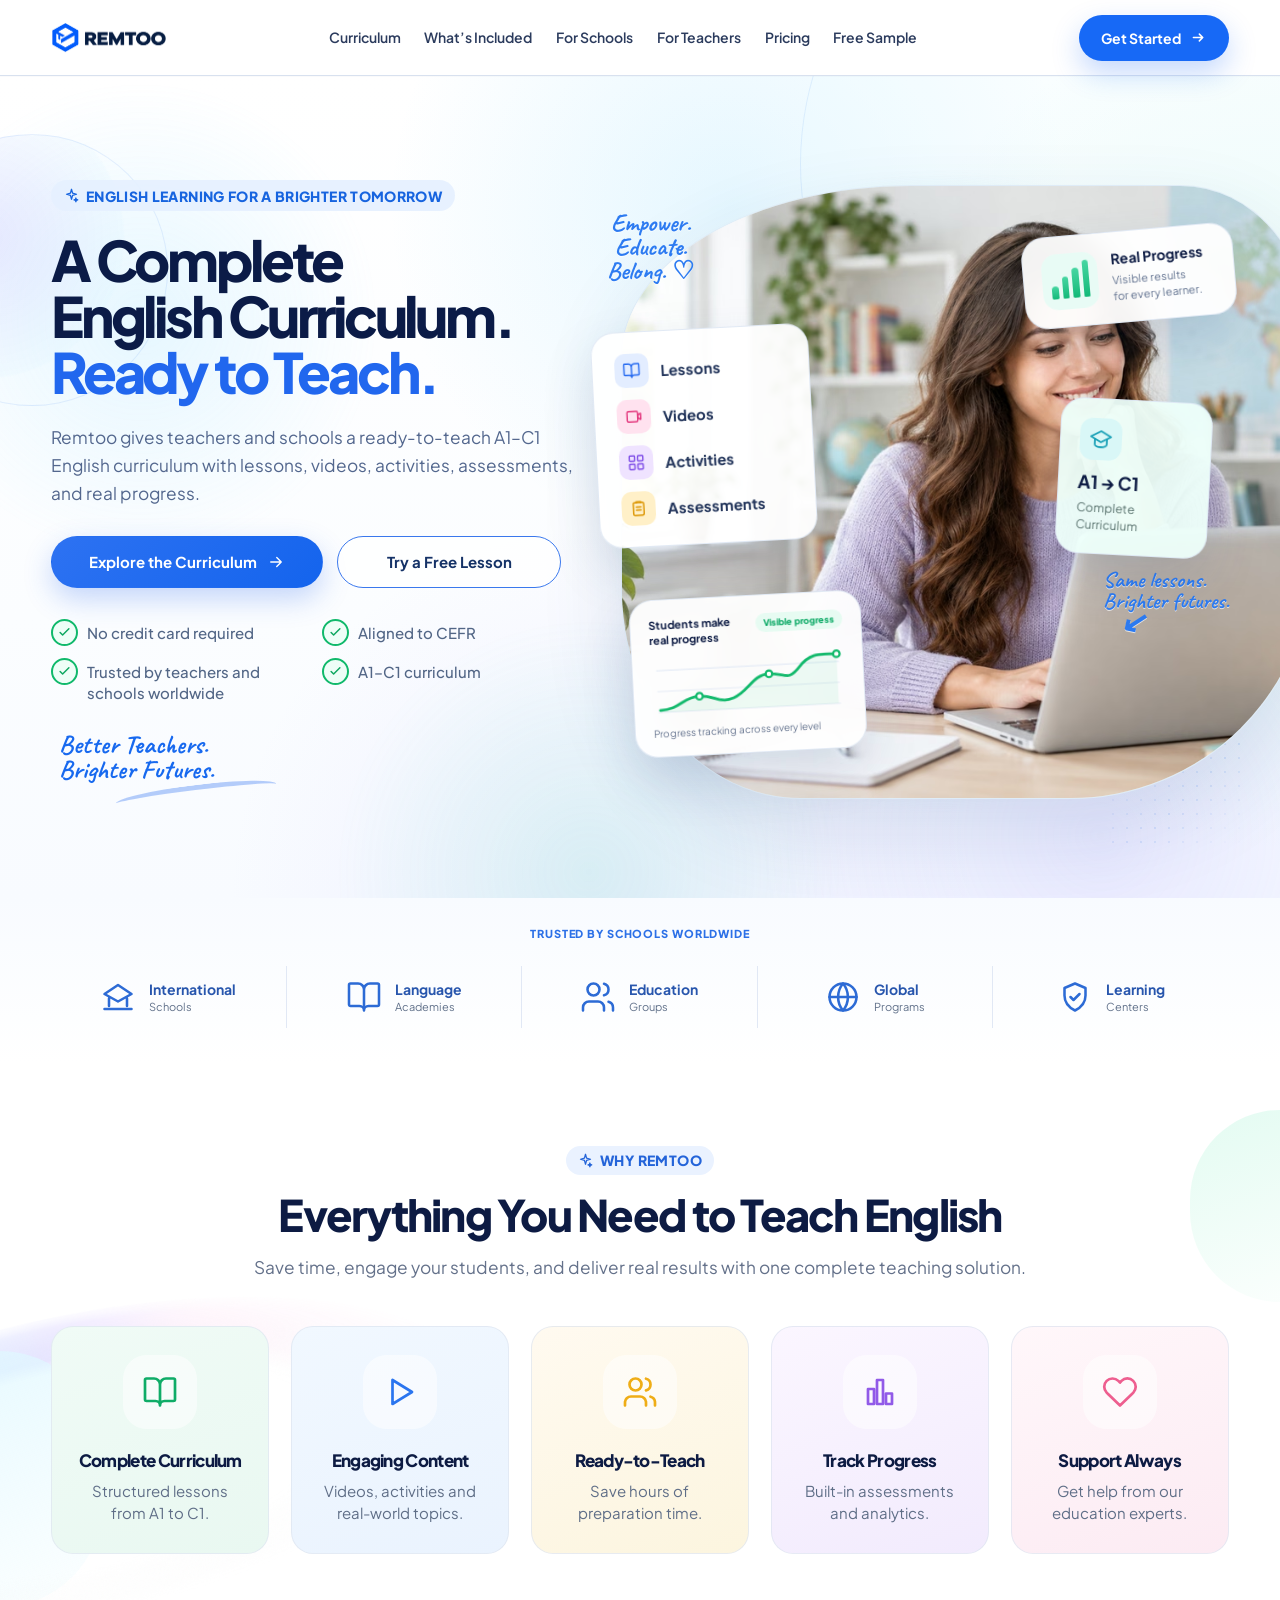
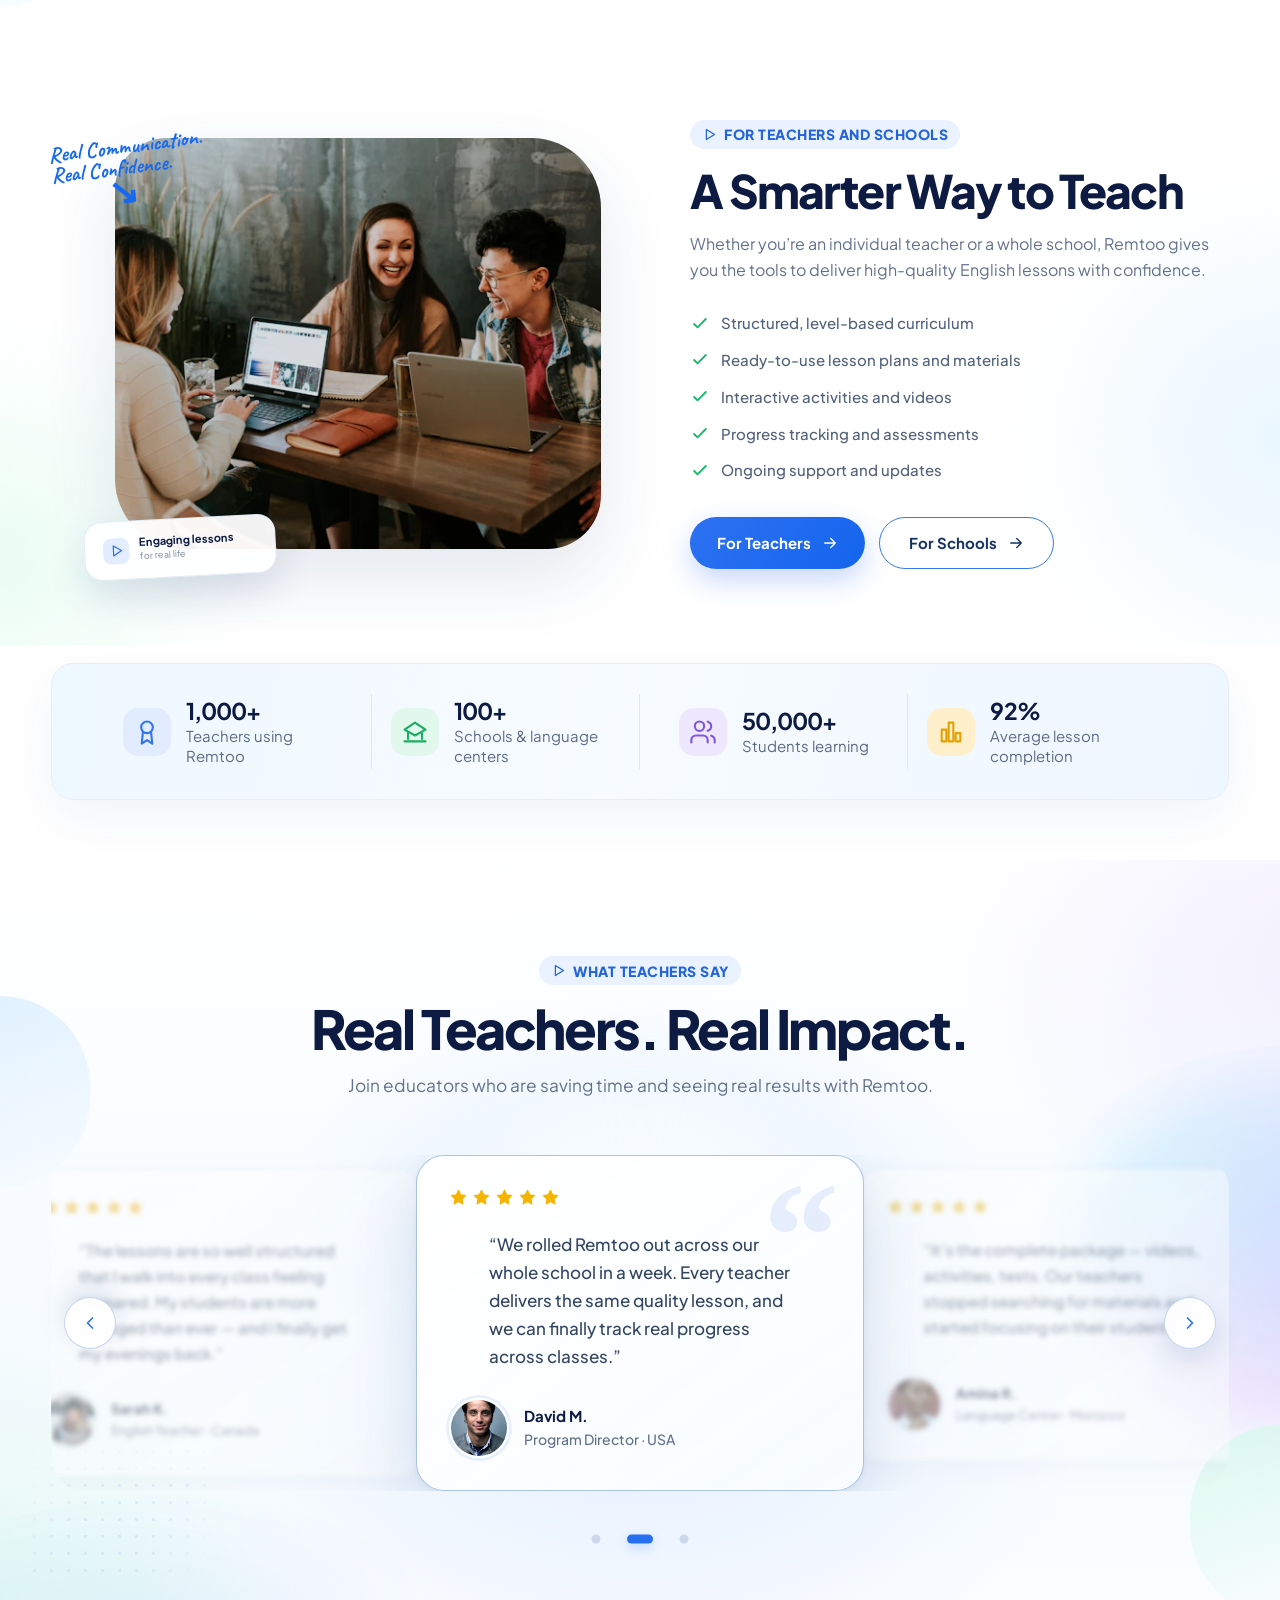
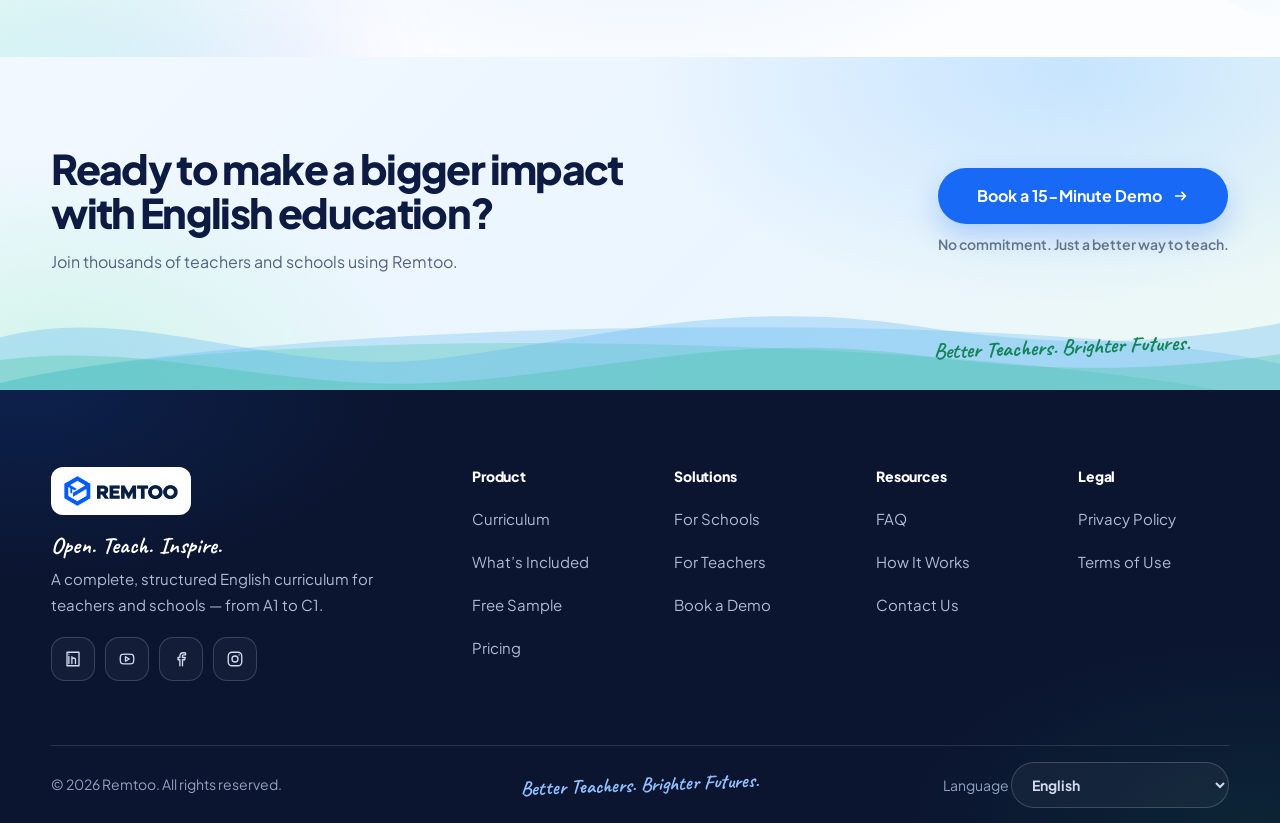
==== commit 223c0ccd: "go" ====
--- a/index.html
+++ b/index.html
@@ -116,37 +116,86 @@
         data-mobile-nav-close
       ></button>
       <div class="global-mobile-nav__panel" aria-label="Mobile navigation">
-        <button class="global-mobile-nav__close" type="button" aria-label="Close navigation" data-mobile-nav-close>
-          <svg class="global-icon" viewBox="0 0 20 20" aria-hidden="true">
-            <path d="m5 5 10 10M15 5 5 15" />
-          </svg>
-        </button>
+        <div class="global-mobile-nav__head">
+          <a class="global-mobile-nav__brand" href="index.html" aria-label="Remtoo home">
+            <img class="global-brand__image" src="assets/logos/remtoo-logo.png" alt="" width="921" height="250" decoding="async" />
+          </a>
+          <button class="global-mobile-nav__close" type="button" aria-label="Close navigation" data-mobile-nav-close>
+            <svg class="global-icon" viewBox="0 0 20 20" aria-hidden="true">
+              <path d="m5 5 10 10M15 5 5 15" />
+            </svg>
+          </button>
+        </div>
+
         <nav class="global-mobile-nav__links" aria-label="Mobile navigation links">
-          <a class="global-nav-link global-mobile-nav__link" data-nav-route="curriculum.html" href="curriculum.html">
-            <span>Curriculum</span><span aria-hidden="true">&rsaquo;</span>
-          </a>
-          <a class="global-nav-link global-mobile-nav__link" data-nav-route="whats-included.html" href="whats-included.html">
-            <span>What&rsquo;s Included</span><span aria-hidden="true">&rsaquo;</span>
-          </a>
-          <a class="global-nav-link global-mobile-nav__link" data-nav-route="schools.html" href="schools.html">
-            <span>For Schools</span><span aria-hidden="true">&rsaquo;</span>
-          </a>
-          <a class="global-nav-link global-mobile-nav__link" data-nav-route="teachers.html" href="teachers.html">
-            <span>For Teachers</span><span aria-hidden="true">&rsaquo;</span>
-          </a>
-          <a class="global-nav-link global-mobile-nav__link" data-nav-route="pricing.html" href="pricing.html">
-            <span>Pricing</span><span aria-hidden="true">&rsaquo;</span>
-          </a>
-          <a class="global-nav-link global-mobile-nav__link" data-nav-route="free-sample.html" href="free-sample.html">
-            <span>Free Sample</span><span aria-hidden="true">&rsaquo;</span>
+          <a class="global-mobile-nav__link" data-nav-route="curriculum.html" href="curriculum.html">
+            <span class="global-mobile-nav__icon" aria-hidden="true">
+              <svg class="global-icon" viewBox="0 0 24 24"><path d="M12 6.5C10.4 5.2 8.3 4.5 6 4.5H2.5v13H6c2.3 0 4.4.7 6 2 1.6-1.3 3.7-2 6-2h3.5v-13H18c-2.3 0-4.4.7-6 2Zm0 0V21.5" /></svg>
+            </span>
+            <span class="global-mobile-nav__label">Curriculum</span>
+            <svg class="global-icon global-mobile-nav__chevron" viewBox="0 0 20 20" aria-hidden="true"><path d="m7 4.5 5.5 5.5L7 15.5" /></svg>
+          </a>
+          <a class="global-mobile-nav__link" data-nav-route="whats-included.html" href="whats-included.html">
+            <span class="global-mobile-nav__icon" aria-hidden="true">
+              <svg class="global-icon" viewBox="0 0 24 24"><path d="M21 7.6 12 3 3 7.6v8.8L12 21l9-4.6V7.6ZM3 7.6 12 12.2m9-4.6L12 12.2m0 0V21" /></svg>
+            </span>
+            <span class="global-mobile-nav__label">What&rsquo;s Included</span>
+            <svg class="global-icon global-mobile-nav__chevron" viewBox="0 0 20 20" aria-hidden="true"><path d="m7 4.5 5.5 5.5L7 15.5" /></svg>
+          </a>
+          <a class="global-mobile-nav__link" data-nav-route="schools.html" href="schools.html">
+            <span class="global-mobile-nav__icon" aria-hidden="true">
+              <svg class="global-icon" viewBox="0 0 24 24"><path d="M3.5 21h17M5.5 21V6.6L12 3.2l6.5 3.4V21M12 6.4v2M9.2 9.6h.01M14.8 9.6h.01M9.2 12.8h.01M14.8 12.8h.01M9.2 16h.01M14.8 16h.01" /></svg>
+            </span>
+            <span class="global-mobile-nav__label">For Schools</span>
+            <svg class="global-icon global-mobile-nav__chevron" viewBox="0 0 20 20" aria-hidden="true"><path d="m7 4.5 5.5 5.5L7 15.5" /></svg>
+          </a>
+          <a class="global-mobile-nav__link" data-nav-route="teachers.html" href="teachers.html">
+            <span class="global-mobile-nav__icon" aria-hidden="true">
+              <svg class="global-icon" viewBox="0 0 24 24"><path d="M12 4 2.5 8.5 12 13l9.5-4.5L12 4ZM6 10.9V15c0 1.8 2.7 3.2 6 3.2s6-1.4 6-3.2v-4.1M21.5 9v5" /></svg>
+            </span>
+            <span class="global-mobile-nav__label">For Teachers</span>
+            <svg class="global-icon global-mobile-nav__chevron" viewBox="0 0 20 20" aria-hidden="true"><path d="m7 4.5 5.5 5.5L7 15.5" /></svg>
+          </a>
+          <a class="global-mobile-nav__link" data-nav-route="pricing.html" href="pricing.html">
+            <span class="global-mobile-nav__icon" aria-hidden="true">
+              <svg class="global-icon" viewBox="0 0 24 24"><path d="M3.5 11.5v-7a1 1 0 0 1 1-1h7L21 13l-8 8-9.5-9.5ZM7.5 7.5h.01" /></svg>
+            </span>
+            <span class="global-mobile-nav__label">Pricing</span>
+            <svg class="global-icon global-mobile-nav__chevron" viewBox="0 0 20 20" aria-hidden="true"><path d="m7 4.5 5.5 5.5L7 15.5" /></svg>
+          </a>
+          <a class="global-mobile-nav__link" data-nav-route="free-sample.html" href="free-sample.html">
+            <span class="global-mobile-nav__icon" aria-hidden="true">
+              <svg class="global-icon" viewBox="0 0 24 24"><path d="M20 11.5v9a.5.5 0 0 1-.5.5h-15a.5.5 0 0 1-.5-.5v-9M2.5 8h19v3.5h-19zM12 8v13M12 8S7.5 8.2 6.5 6c-.7-1.6.6-3 2-2.6 2 .7 3.5 4.6 3.5 4.6Zm0 0s4.5.2 5.5-2c.7-1.6-.6-3-2-2.6-2 .7-3.5 4.6-3.5 4.6Z" /></svg>
+            </span>
+            <span class="global-mobile-nav__label">Free Sample</span>
+            <svg class="global-icon global-mobile-nav__chevron" viewBox="0 0 20 20" aria-hidden="true"><path d="m7 4.5 5.5 5.5L7 15.5" /></svg>
           </a>
         </nav>
-        <a class="global-header-cta global-mobile-nav__cta" href="pricing.html">
-          <span>Get Started</span>
-          <svg class="global-icon" viewBox="0 0 20 20" aria-hidden="true">
-            <path d="M4 10h11m-4-4 4 4-4 4" />
-          </svg>
-        </a>
+
+        <div class="global-mobile-nav__footer">
+          <a class="global-header-cta global-mobile-nav__cta" href="pricing.html">
+            <span>Get Started</span>
+            <svg class="global-icon" viewBox="0 0 20 20" aria-hidden="true">
+              <path d="M4 10h11m-4-4 4 4-4 4" />
+            </svg>
+          </a>
+          <div class="global-mobile-nav__decor" aria-hidden="true">
+            <svg class="global-mobile-nav__flight" viewBox="0 0 164 40">
+              <path class="global-mobile-nav__flight-path" d="M4 36C44 34 72 19 102 12c18-4 38-3 58 8" />
+            </svg>
+            <svg class="global-mobile-nav__plane" viewBox="0 0 40 40">
+              <path class="global-mobile-nav__plane-body" d="M37 3 3.6 16.4c-1 .4-1 1.8.1 2.1l8.7 2.6 2.9 8.7c.3 1 1.6 1.2 2.2.3l4.4-6 8.4 5.5c.8.5 1.8.1 2.1-.8L38.8 4.5C39.1 3.5 38 2.6 37 3Z" />
+              <path class="global-mobile-nav__plane-fold" d="M13.5 21.2 33.6 9.2 16.7 27.4l-.2 3.9-3-10.1Z" />
+            </svg>
+            <svg class="global-mobile-nav__wave" viewBox="0 0 360 68" preserveAspectRatio="none">
+              <path class="global-mobile-nav__wave-back" d="M0 40C56 18 122 16 180 28c52 10 108 8 180-14v54H0Z" />
+              <path class="global-mobile-nav__wave-front" d="M0 52C64 36 128 34 188 44c56 9 116 4 172-12v36H0Z" />
+            </svg>
+            <p class="global-mobile-nav__tagline">Small steps.
+              <span class="global-mobile-nav__tagline-accent">Big futures.<svg class="global-mobile-nav__swoosh" viewBox="0 0 96 7"><path class="global-mobile-nav__swoosh-path" d="M2 5.5C28 1 62 1 94 3.5" /></svg></span>
+            </p>
+          </div>
+        </div>
       </div>
     </div>
   </header>
--- a/css/home.css
+++ b/css/home.css
@@ -1348,7 +1348,7 @@
 
 .testimonial-card footer strong {
   font-size: 17px;
-  font-weight: 750;
+  font-weight: 700;
   line-height: 1.2;
 }
 
@@ -1933,6 +1933,12 @@
     gap: 26px 0;
   }
 
+  html:not(.js) .testimonial-track {
+    width: min(100%, 500px);
+    grid-template-columns: 1fr;
+    margin-inline: auto;
+  }
+
   .metric:nth-child(2) {
     border-right: 0;
   }
--- a/css/site-system.css
+++ b/css/site-system.css
@@ -581,8 +581,7 @@
 :root body .global-header .global-brand { color: var(--site-ink); }
 :root body .global-header .global-nav-link { color: #2b3b5d; }
 :root body .global-header .global-header-cta { color: #fff; }
-:root body .global-header .global-menu-toggle,
-:root body .global-header .global-mobile-nav__close {
+:root body .global-header .global-menu-toggle {
   border: 1px solid var(--site-border-strong);
   color: var(--site-ink);
   background: #fff;
@@ -600,9 +599,10 @@
 }
 
 /* --------------------------------------------------------------------------
-   Mobile navigation
+   Mobile navigation — compact premium drawer
    Without the JS bootstrap class, the navigation is a visible static block.
-   With JS it becomes an off-canvas drawer beneath the fixed-height header.
+   With JS it becomes an off-canvas drawer narrower than the viewport, with a
+   dimmed/blurred backdrop, sliding in from the right edge.
    -------------------------------------------------------------------------- */
 
 .global-mobile-nav {
@@ -614,7 +614,7 @@
 .global-mobile-nav__backdrop {
   padding: 0;
   border: 0;
-  background: rgba(8, 20, 48, 0.5);
+  background: rgba(5, 15, 35, 0.45);
   -webkit-backdrop-filter: blur(3px);
   backdrop-filter: blur(3px);
 }
@@ -625,114 +625,351 @@
   background: #fff;
 }
 
+/* Drawer head: exact logo asset (proportions locked) + soft circular close. */
+.global-mobile-nav__head {
+  display: flex;
+  align-items: center;
+  justify-content: space-between;
+  gap: 14px;
+  padding: 24px 26px 56px;
+}
+
+.global-mobile-nav__brand {
+  display: inline-flex;
+  flex: none;
+  min-width: 0;
+  min-height: 44px;
+  align-items: center;
+  text-decoration: none;
+  touch-action: manipulation;
+}
+
+.global-mobile-nav .global-brand__image {
+  width: clamp(148px, 46vw, 164px);
+  height: auto;
+}
+
 .global-mobile-nav__close {
   display: grid;
-  width: 48px;
-  height: 48px;
-  margin: 0 0 4px auto;
+  flex: none;
+  width: 46px;
+  height: 46px;
+  margin: 0;
+  padding: 0;
   place-items: center;
-  border: 1px solid var(--site-border-strong);
-  border-radius: 14px;
-  color: var(--site-ink);
-  background: #fff;
-  box-shadow: 0 4px 14px rgba(18, 45, 91, 0.06);
+  border: 0;
+  border-radius: var(--site-pill);
+  color: #16233c;
+  background: #eef2f9;
+  cursor: pointer;
   touch-action: manipulation;
   transition:
-    border-color 170ms ease,
     color 170ms ease,
-    background-color 170ms ease;
+    background-color 170ms ease,
+    transform 170ms var(--site-ease);
 }
 
 .global-mobile-nav__close:hover {
-  border-color: #a9c2e9;
   color: var(--site-blue-dark);
-  background: var(--site-sky);
+  background: #e2e9f6;
+}
+
+.global-mobile-nav__close:active {
+  transform: scale(0.92);
 }
 
 .global-mobile-nav__close svg {
-  width: 22px;
-  height: 22px;
-}
-
+  width: 19px;
+  height: 19px;
+}
+
+/* Menu rows: blue-on-light-blue icon chips, 64–66px tall, airy rhythm. */
 .global-mobile-nav__links {
-  display: grid;
+  display: flex;
+  flex: 1 1 auto;
+  flex-direction: column;
+  min-height: 0;
   margin: 0;
-  padding: 0;
+  padding: 22px 16px 8px;
   list-style: none;
+  overflow-y: auto;
+  overscroll-behavior: contain;
+  -webkit-overflow-scrolling: touch;
+  scrollbar-width: thin;
 }
 
 .global-mobile-nav__link {
   position: relative;
   display: flex;
   min-width: 0;
-  min-height: 56px;
+  min-height: 66px;
+  flex: none;
   align-items: center;
-  justify-content: space-between;
-  gap: 16px;
-  border-block-end: 1px solid var(--site-border);
-  color: var(--site-ink-soft);
-  font-size: 1rem;
-  font-weight: 700;
-  line-height: 1.35;
+  gap: 14px;
+  padding: 10px 14px;
+  border-radius: 14px;
+  color: #16233c;
+  font-size: 1.06rem;
+  font-weight: 600;
+  line-height: 1.3;
   text-decoration: none;
   touch-action: manipulation;
   transition:
-    color 170ms ease,
-    background-color 170ms ease;
-}
-
-.global-mobile-nav__link:hover,
+    color 160ms ease,
+    background-color 160ms ease,
+    box-shadow 160ms ease;
+}
+
+.global-mobile-nav__link:not(:last-child) {
+  margin-block-end: 6px;
+}
+
+/* Hairline separators, inset from both edges like the reference. */
+.global-mobile-nav__link:not(:last-child)::after {
+  content: "";
+  position: absolute;
+  inset-inline: 14px;
+  bottom: -3.5px;
+  height: 1px;
+  background: #e5eaf2;
+}
+
+/* The active pill takes the separator's place, with a 2px halo on each side. */
+.global-mobile-nav__link[aria-current="page"]::after,
+.global-mobile-nav__link.is-active::after,
+.global-mobile-nav__link:has(+ .global-mobile-nav__link[aria-current="page"])::after,
+.global-mobile-nav__link:has(+ .global-mobile-nav__link.is-active)::after {
+  opacity: 0;
+}
+
+.global-mobile-nav__link:hover {
+  color: var(--site-blue-dark);
+  background: #f2f7ff;
+}
+
 .global-mobile-nav__link[aria-current="page"],
 .global-mobile-nav__link.is-active {
-  color: var(--site-blue-dark);
-  background: var(--site-sky);
+  color: #0b5fdd;
+  background: #eaf2ff;
+  box-shadow: 0 6px 16px rgba(37, 99, 235, 0.12);
 }
 
 .global-mobile-nav__link[aria-current="page"]::before,
 .global-mobile-nav__link.is-active::before {
   content: "";
   position: absolute;
-  inset-block: 13px;
+  inset-block: 14px;
   inset-inline-start: 0;
   width: 3px;
   border-radius: var(--site-pill);
   background: var(--site-blue);
-}
-
-.global-mobile-nav__link svg {
-  width: 19px;
-  height: 19px;
+  box-shadow: 0 0 10px rgba(23, 105, 246, 0.45);
+}
+
+.global-mobile-nav__icon {
+  display: grid;
   flex: none;
-  color: #8090ab;
-}
-
-.global-mobile-nav__link > span[aria-hidden="true"] {
+  width: 40px;
+  height: 40px;
+  place-items: center;
+  border-radius: 12px;
+  color: #2563eb;
+  background: #eaf1fd;
+  transition:
+    color 160ms ease,
+    background-color 160ms ease;
+}
+
+.global-mobile-nav__icon svg {
+  width: 20px;
+  height: 20px;
+}
+
+.global-mobile-nav__link[aria-current="page"] .global-mobile-nav__icon,
+.global-mobile-nav__link.is-active .global-mobile-nav__icon {
+  color: #1d5fe8;
+  background: #d6e4fd;
+}
+
+.global-mobile-nav__label {
+  flex: 1 1 auto;
+  min-width: 0;
+}
+
+.global-mobile-nav__chevron {
   flex: none;
-  color: #8090ab;
-  font-size: 1.45rem;
-  font-weight: 500;
-  line-height: 1;
+  width: 16px;
+  height: 16px;
+  color: #94a3b8;
+  transition: color 160ms ease, transform 160ms var(--site-ease);
+}
+
+.global-mobile-nav__link:hover .global-mobile-nav__chevron,
+.global-mobile-nav__link[aria-current="page"] .global-mobile-nav__chevron,
+.global-mobile-nav__link.is-active .global-mobile-nav__chevron {
+  color: var(--site-blue);
+  transform: translateX(2px);
+}
+
+/* Drawer footer: reference CTA — 60px flat blue pill with 28px margins. */
+.global-mobile-nav__footer {
+  flex: none;
+  padding: 22px 28px max(18px, env(safe-area-inset-bottom));
 }
 
 .global-mobile-nav__cta {
   display: inline-flex;
   width: 100%;
-  min-height: 52px;
+  min-height: 60px;
   align-items: center;
   justify-content: center;
-  gap: 9px;
-  margin-block-start: 18px;
-  padding-inline: 22px;
+  gap: 10px;
+  margin: 0;
+  padding-inline: 24px;
   border-radius: var(--site-pill);
   color: #fff;
-  background: var(--site-blue);
-  box-shadow: var(--site-shadow-blue);
-  font-size: 1rem;
+  background: #1d6ff2;
+  font-size: 1.05rem;
   font-weight: 700;
   line-height: 1.2;
   text-align: center;
   text-decoration: none;
   touch-action: manipulation;
+  transition:
+    background-color 170ms ease,
+    transform 170ms var(--site-ease);
+}
+
+.global-mobile-nav__cta:hover {
+  color: #fff;
+  background: #1567e6;
+}
+
+.global-mobile-nav__cta:active {
+  transform: scale(0.985);
+}
+
+.global-mobile-nav__cta svg {
+  width: 20px;
+  height: 20px;
+}
+
+/* Finishing touch: pale wave under the CTA, handwritten line bottom-left,
+   dotted flight path rising to a paper plane at the bottom-right. */
+.global-mobile-nav__decor {
+  position: relative;
+  flex: none;
+  height: 136px;
+  margin-block-start: 10px;
+  overflow: hidden;
+  overflow: clip;
+}
+
+.global-mobile-nav__wave {
+  position: absolute;
+  inset-inline: 0;
+  bottom: 0;
+  display: block;
+  width: 100%;
+  height: 84px;
+}
+
+.global-mobile-nav__wave-back {
+  fill: rgba(37, 99, 235, 0.06);
+}
+
+.global-mobile-nav__wave-front {
+  fill: rgba(37, 99, 235, 0.1);
+}
+
+.global-mobile-nav__flight {
+  position: absolute;
+  inset: 0;
+  display: block;
+  width: 100%;
+  height: 100%;
+}
+
+.global-mobile-nav__flight-path {
+  fill: none;
+  stroke: #9db8e0;
+  stroke-width: 2;
+  stroke-linecap: round;
+  stroke-dasharray: 0.5 8;
+}
+
+.global-mobile-nav__plane {
+  position: absolute;
+  right: 20px;
+  bottom: 12px;
+  display: block;
+  width: 37px;
+  height: 37px;
+  transform: rotate(16deg);
+}
+
+.global-mobile-nav__plane-body {
+  fill: #1d6ff2;
+}
+
+.global-mobile-nav__plane-fold {
+  fill: #7ea8f5;
+}
+
+.global-mobile-nav__tagline {
+  position: absolute;
+  inset-inline-start: 8px;
+  bottom: 14px;
+  margin: 0;
+  color: #52699a;
+  font-family: var(--site-font-hand);
+  font-size: clamp(1.42rem, 4.9vw, 1.62rem);
+  font-weight: 700;
+  line-height: 1.05;
+}
+
+.global-mobile-nav__tagline-accent {
+  position: relative;
+  color: #2e62c9;
+  white-space: nowrap;
+}
+
+.global-mobile-nav__swoosh {
+  position: absolute;
+  inset-inline: 0;
+  bottom: -6px;
+  display: block;
+  width: 100%;
+  height: 7px;
+  overflow: visible;
+}
+
+.global-mobile-nav__swoosh-path {
+  fill: none;
+  stroke: var(--site-blue);
+  stroke-width: 2.2;
+  stroke-linecap: round;
+  opacity: 0.55;
+}
+
+/* Short screens: trim the breathing room and decoration first, then remove
+   the decoration entirely so the menu and CTA stay reachable. */
+@media (max-height: 780px) {
+  .global-mobile-nav__head { padding-block-end: 36px; }
+  .global-mobile-nav__links { padding-block-start: 12px; }
+  .global-mobile-nav__link { min-height: 62px; }
+  .global-mobile-nav__footer { padding-block-start: 14px; }
+  .global-mobile-nav__decor { height: 106px; }
+  .global-mobile-nav__wave { height: 64px; }
+}
+
+@media (max-height: 680px) {
+  .global-mobile-nav__head { padding: 18px 24px 20px; }
+  .global-mobile-nav__links { padding-block-start: 4px; }
+  .global-mobile-nav__link { min-height: 58px; margin-block-end: 2px; }
+  .global-mobile-nav__footer { padding-block-start: 10px; }
+  .global-mobile-nav__cta { min-height: 56px; }
+  .global-mobile-nav__decor { display: none; }
 }
 
 html.site-shell-nav-open,
@@ -1337,11 +1574,9 @@
     box-shadow: var(--site-shadow-sm);
   }
 
-  html:not(.site-shell-js) .global-mobile-nav__backdrop {
-    display: none;
-  }
-
-  html:not(.site-shell-js) .global-mobile-nav__close {
+  html:not(.site-shell-js) .global-mobile-nav__backdrop,
+  html:not(.site-shell-js) .global-mobile-nav__head,
+  html:not(.site-shell-js) .global-mobile-nav__decor {
     display: none;
   }
 
@@ -1354,46 +1589,45 @@
     padding-block: 8px 22px;
   }
 
-  /* Enhanced drawer */
+  /* Enhanced compact drawer: full viewport height, narrower than the screen. */
   html.site-shell-js .global-mobile-nav {
     position: fixed;
     z-index: 990;
-    inset: var(--site-header-h-mobile) 0 0;
+    inset: 0;
     overflow: hidden;
     visibility: hidden;
     pointer-events: none;
+    transition: visibility 0s linear 360ms;
   }
 
   html.site-shell-js .global-mobile-nav__backdrop {
     position: absolute;
     inset: 0;
     opacity: 0;
-    transition: opacity 230ms ease;
+    transition: opacity 320ms ease;
   }
 
   html.site-shell-js .global-mobile-nav__panel {
     position: absolute;
     inset-block: 0;
     inset-inline-end: 0;
-    width: min(100%, 420px);
-    max-height: calc(100dvh - var(--site-header-h-mobile));
-    overflow-y: auto;
-    overscroll-behavior: contain;
-    padding:
-      10px
-      max(20px, env(safe-area-inset-right))
-      max(28px, env(safe-area-inset-bottom))
-      max(20px, env(safe-area-inset-left));
-    border-inline-start: 1px solid var(--site-border);
-    box-shadow: -20px 0 54px rgba(8, 20, 48, 0.18);
+    display: flex;
+    flex-direction: column;
+    width: min(86vw, 400px);
+    max-width: 100vw;
+    padding: 0 max(0px, env(safe-area-inset-right)) 0 max(0px, env(safe-area-inset-left));
+    overflow: hidden;
+    border-start-start-radius: 32px;
+    box-shadow: 0 24px 64px rgba(15, 35, 80, 0.16);
     transform: translateX(100%);
-    transition: transform 260ms var(--site-ease);
+    transition: transform 320ms var(--site-ease);
   }
 
   html.site-shell-js .global-mobile-nav.is-open,
   html.site-shell-js .global-mobile-nav[data-open="true"] {
     visibility: visible;
     pointer-events: auto;
+    transition-delay: 0s;
   }
 
   html.site-shell-js .global-mobile-nav.is-open .global-mobile-nav__backdrop,
@@ -1406,8 +1640,25 @@
     transform: translateX(0);
   }
 
-  .global-mobile-nav__link {
-    padding-inline: 16px 10px;
+  /* Drawer width ladder: a bit wider on very narrow phones, capped on large. */
+  @media (max-width: 360px) {
+    html.site-shell-js .global-mobile-nav__panel {
+      width: 90vw;
+    }
+  }
+
+  @media (min-width: 600px) {
+    html.site-shell-js .global-mobile-nav__panel {
+      width: 380px;
+    }
+  }
+
+  @media (prefers-reduced-motion: reduce) {
+    html.site-shell-js .global-mobile-nav,
+    html.site-shell-js .global-mobile-nav__backdrop,
+    html.site-shell-js .global-mobile-nav__panel {
+      transition: none;
+    }
   }
 
   .global-footer__grid {
@@ -1632,11 +1883,6 @@
     width: 46px;
     height: 46px;
     flex-basis: 46px;
-  }
-
-  html.site-shell-js .global-mobile-nav__panel {
-    width: 100%;
-    border-inline-start: 0;
   }
 
   .global-footer-cta__title {
@@ -2872,14 +3118,157 @@
     color: #82b0ff;
   }
 
+  /* Mobile drawer: deep navy surface, blue/cyan accents, bright blue CTA.
+     The logo keeps the same site-wide dark treatment as the header brand. */
+  :root body .global-mobile-nav__backdrop {
+    background: rgba(2, 8, 20, 0.62);
+  }
+
+  :root body .global-mobile-nav__panel {
+    background: var(--bg-card);
+    box-shadow: 0 24px 64px rgba(0, 0, 0, 0.5);
+  }
+
+  html:not(.site-shell-js) .global-mobile-nav {
+    border-block-end-color: var(--theme-border);
+    background: var(--bg-card);
+  }
+
+  :root body .global-mobile-nav__close {
+    color: #e2e9f4;
+    background: rgba(255, 255, 255, 0.07);
+  }
+
+  :root body .global-mobile-nav__close:hover {
+    color: #a9c8ff;
+    background: rgba(103, 163, 255, 0.16);
+  }
+
+  /* Logo stays the exact unchanged asset in dark mode, resting on the same
+     light capsule the dark header uses for the brand. */
+  :root body .global-mobile-nav__brand {
+    position: relative;
+    isolation: isolate;
+  }
+
+  :root body .global-mobile-nav__brand::before {
+    content: "";
+    position: absolute;
+    z-index: 0;
+    pointer-events: none;
+    inset-block: 5px;
+    inset-inline: -9px;
+    border: 1px solid rgba(183, 210, 244, 0.24);
+    border-radius: 11px;
+    background: rgba(246, 249, 255, 0.94);
+    box-shadow: 0 5px 18px rgba(0, 0, 0, 0.18);
+  }
+
+  :root body .global-mobile-nav .global-brand__image {
+    position: relative;
+    z-index: 1;
+    filter: none;
+    opacity: 1;
+  }
+
+  :root body .global-mobile-nav__link {
+    color: #d9e2ef;
+  }
+
+  :root body .global-mobile-nav__link:hover {
+    color: #eaf1fb;
+    background: rgba(255, 255, 255, 0.05);
+  }
+
+  :root body .global-mobile-nav__link:not(:last-child)::after {
+    background: rgba(187, 210, 241, 0.12);
+  }
+
+  :root body .global-mobile-nav__icon {
+    color: #7fa8f0;
+    background: rgba(90, 140, 255, 0.13);
+  }
+
+  :root body .global-mobile-nav__chevron {
+    color: #5f7292;
+  }
+
+  :root body .global-mobile-nav__link[aria-current="page"],
+  :root body .global-mobile-nav__link.is-active {
+    color: #a9c8ff;
+    background: rgba(90, 140, 255, 0.16);
+    box-shadow: 0 6px 16px rgba(31, 79, 199, 0.28);
+  }
+
+  :root body .global-mobile-nav__link[aria-current="page"] .global-mobile-nav__icon,
+  :root body .global-mobile-nav__link.is-active .global-mobile-nav__icon {
+    color: #9dbcff;
+    background: rgba(122, 169, 255, 0.22);
+  }
+
+  :root body .global-mobile-nav__link[aria-current="page"]::before,
+  :root body .global-mobile-nav__link.is-active::before {
+    background: #5c92f7;
+    box-shadow: 0 0 10px rgba(92, 146, 247, 0.5);
+  }
+
+  :root body .global-mobile-nav__cta {
+    background: linear-gradient(180deg, #4b87f8, #3169ef);
+    box-shadow: 0 14px 34px rgba(47, 108, 236, 0.34);
+  }
+
+  :root body .global-mobile-nav__cta:hover {
+    background: linear-gradient(180deg, #5892fb, #3b74f4);
+  }
+
+  :root body .global-mobile-nav__wave-back {
+    fill: rgba(92, 146, 247, 0.09);
+  }
+
+  :root body .global-mobile-nav__wave-front {
+    fill: rgba(92, 146, 247, 0.14);
+  }
+
+  :root body .global-mobile-nav__flight-path {
+    stroke: rgba(140, 170, 220, 0.5);
+  }
+
+  :root body .global-mobile-nav__plane-body {
+    fill: #6ea3ff;
+  }
+
+  :root body .global-mobile-nav__plane-fold {
+    fill: rgba(10, 20, 40, 0.5);
+  }
+
+  :root body .global-mobile-nav__tagline {
+    color: #7e9cc9;
+  }
+
+  :root body .global-mobile-nav__tagline-accent {
+    color: #9dbcff;
+  }
+
+  :root body .global-mobile-nav__tagline {
+    color: #8fb4f2;
+  }
+
+  :root body .global-mobile-nav__tagline-accent {
+    color: #a9c8ff;
+  }
+
+  :root body .global-mobile-nav__swoosh-path {
+    stroke: #77a7ff;
+    opacity: 0.6;
+  }
+
   :root body .global-header .global-header-cta {
     color: #fff;
     background: linear-gradient(135deg, #427ef1, #2768e6);
     box-shadow: 0 11px 28px rgba(48, 116, 238, 0.28);
   }
 
-  :root body .global-menu-toggle,
-  :root body .global-mobile-nav__close {
+  :root body .global-menu-toggle {
     border-color: var(--theme-border-strong);
     color: var(--text-primary);
     background: #0d1c30;
@@ -2894,21 +3283,6 @@
 
   :root body .global-menu-toggle[aria-expanded="true"] span {
     background: transparent;
-  }
-
-  :root body .global-mobile-nav__backdrop {
-    background: rgba(1, 5, 12, 0.7);
-  }
-
-  :root body .global-mobile-nav__panel {
-    border-inline-start-color: rgba(190, 213, 241, 0.13);
-    background: #091629;
-    box-shadow: -24px 0 64px rgba(0, 0, 0, 0.42);
-  }
-
-  :root body .global-mobile-nav__link {
-    border-block-end-color: rgba(190, 213, 241, 0.1);
-    color: #c1cddd;
   }
 
   :root body .global-footer-cta {
@@ -3869,6 +4243,63 @@
   .curriculum-page .curr-plan-step-icon--amber { color: #efb555; background: rgba(203, 132, 24, 0.18); }
   .curriculum-page .curr-plan-step-icon--green { color: #63d99c; background: rgba(31, 164, 100, 0.18); }
 
+  /* Lesson plan preview: layered dark dashboard, not a light sheet. */
+  .curriculum-page .curr-plan-preview {
+    border-color: var(--theme-border);
+    background: var(--bg-card);
+    box-shadow:
+      inset 0 1px 0 rgba(255, 255, 255, 0.03),
+      0 12px 28px rgba(0, 0, 0, 0.22);
+    transition:
+      transform 280ms ease,
+      border-color 280ms ease,
+      box-shadow 280ms ease;
+  }
+
+  .curriculum-page .curr-plan-preview:hover {
+    transform: translateY(-2px);
+    border-color: rgba(96, 165, 250, 0.18);
+    box-shadow:
+      inset 0 1px 0 rgba(255, 255, 255, 0.04),
+      0 16px 32px rgba(0, 0, 0, 0.28);
+  }
+
+  .curriculum-page .curr-plan-preview::before,
+  .curriculum-page .curr-plan-preview::after {
+    border-color: rgba(187, 210, 241, 0.08);
+    background: var(--bg-card-soft);
+  }
+
+  .curriculum-page .curr-plan-scene {
+    padding: 6px;
+    border: 1px solid rgba(255, 255, 255, 0.06);
+    border-radius: 15px;
+    background: var(--bg-card-elevated);
+    box-shadow: inset 0 1px 0 rgba(255, 255, 255, 0.02);
+  }
+
+  .curriculum-page .curr-plan-steps {
+    gap: 0;
+    padding: 4px;
+    border: 1px solid rgba(255, 255, 255, 0.06);
+    border-radius: 13px;
+    background: var(--bg-card-elevated);
+    overflow: hidden;
+  }
+
+  .curriculum-page .curr-plan-steps li {
+    padding: 7px 9px;
+    background: rgba(255, 255, 255, 0.025);
+  }
+
+  .curriculum-page .curr-plan-steps li + li {
+    border-top: 1px solid rgba(255, 255, 255, 0.05);
+  }
+
+  .curriculum-page .curr-plan-steps em {
+    color: var(--text-muted);
+  }
+
   .curriculum-page .curr-video-play {
     border-color: rgba(151, 191, 242, 0.22);
     color: #78aaff;
@@ -4367,6 +4798,10 @@
     border-bottom-color: rgba(146, 111, 236, 0.2);
   }
 
+  .whats-included-page .wi-teacher-picture img {
+    filter: drop-shadow(0 26px 34px rgba(0, 0, 0, 0.4));
+  }
+
   .whats-included-page .wi-float-card-surface,
   .whats-included-page .wi-trust-card {
     border-color: var(--theme-border);
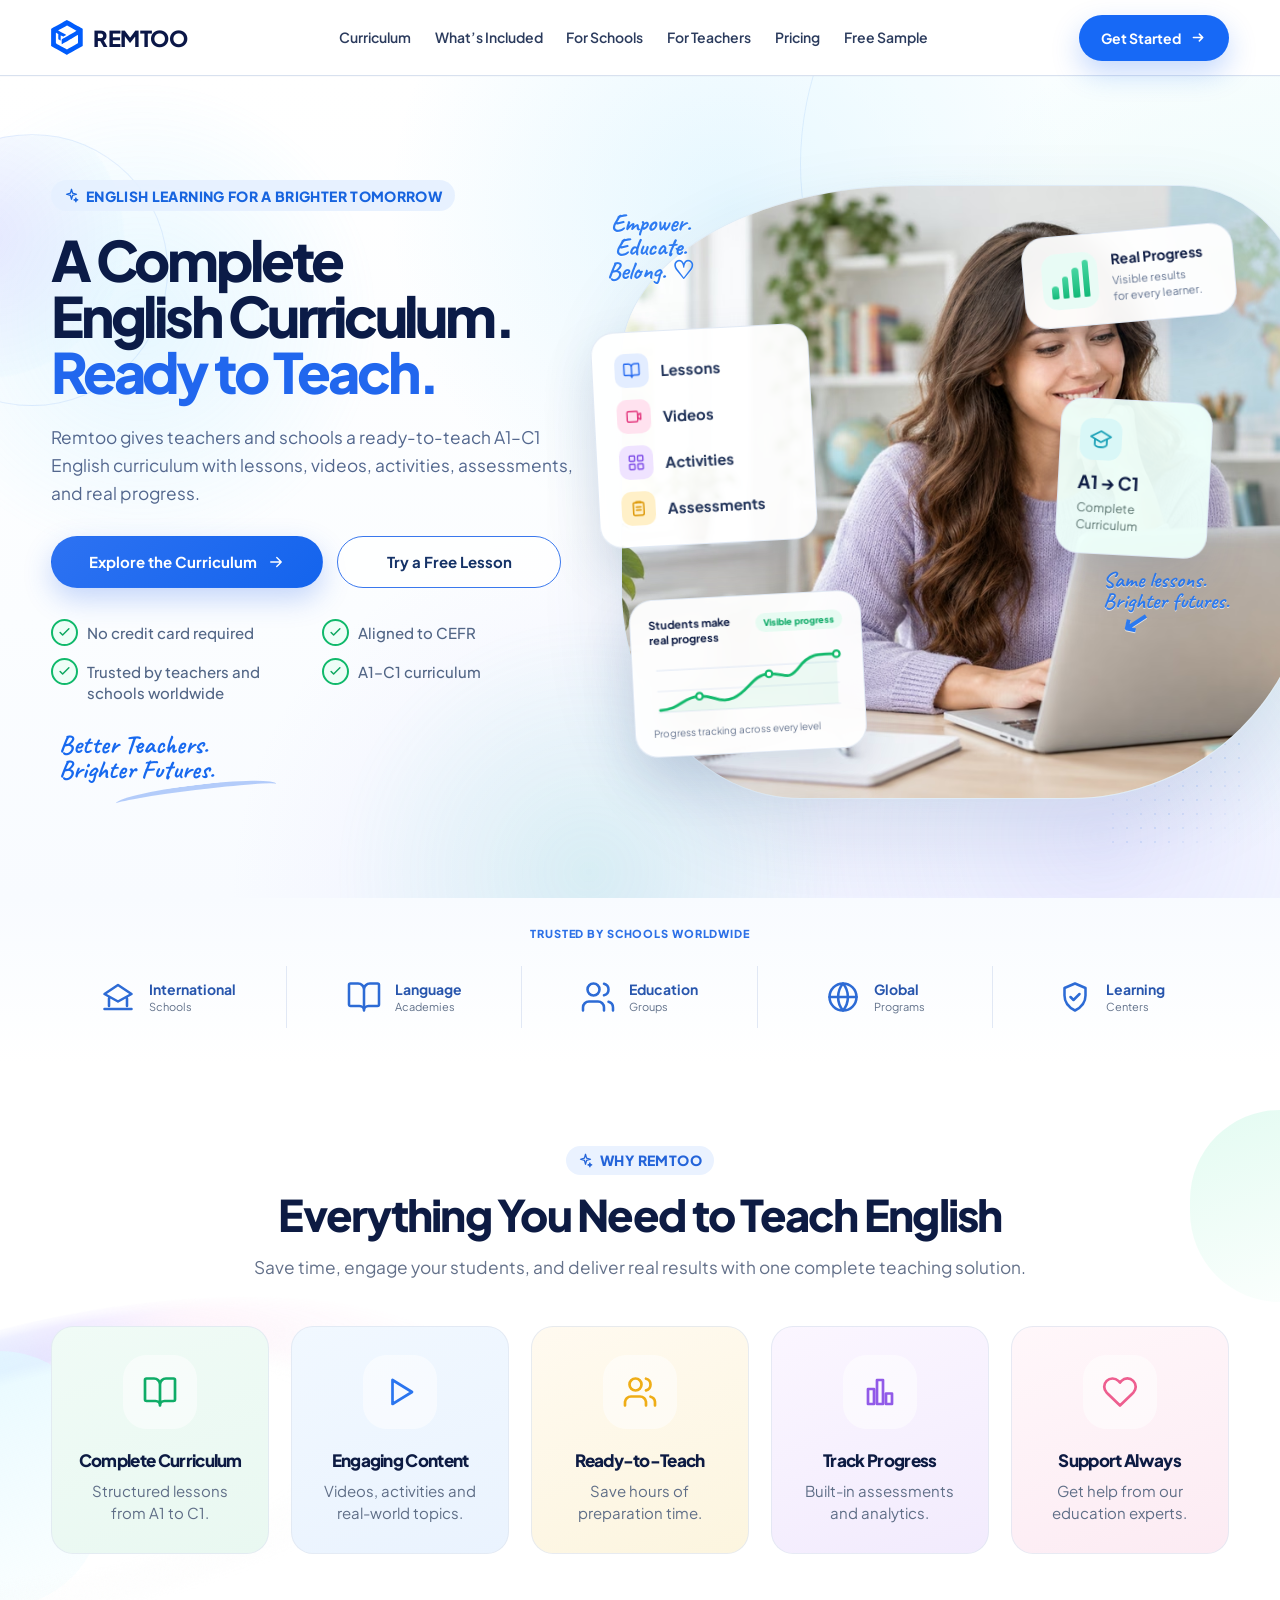
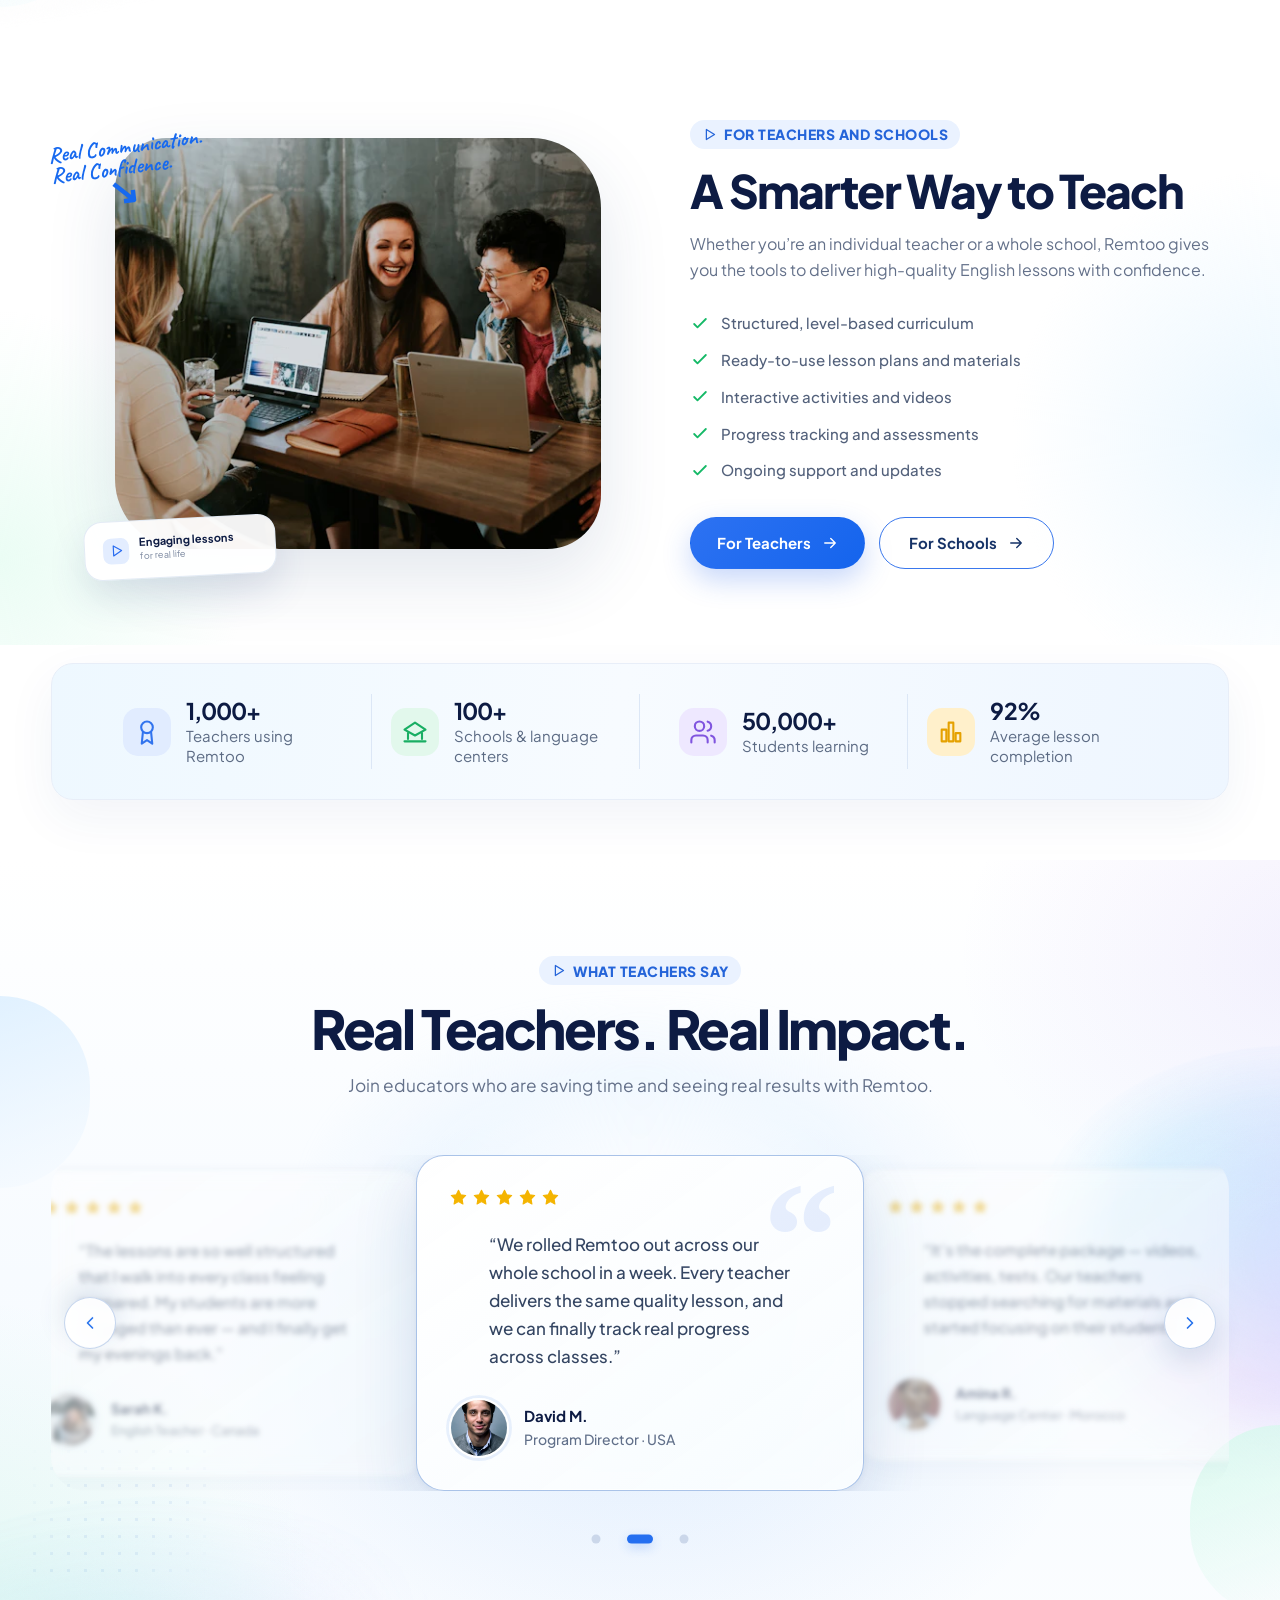
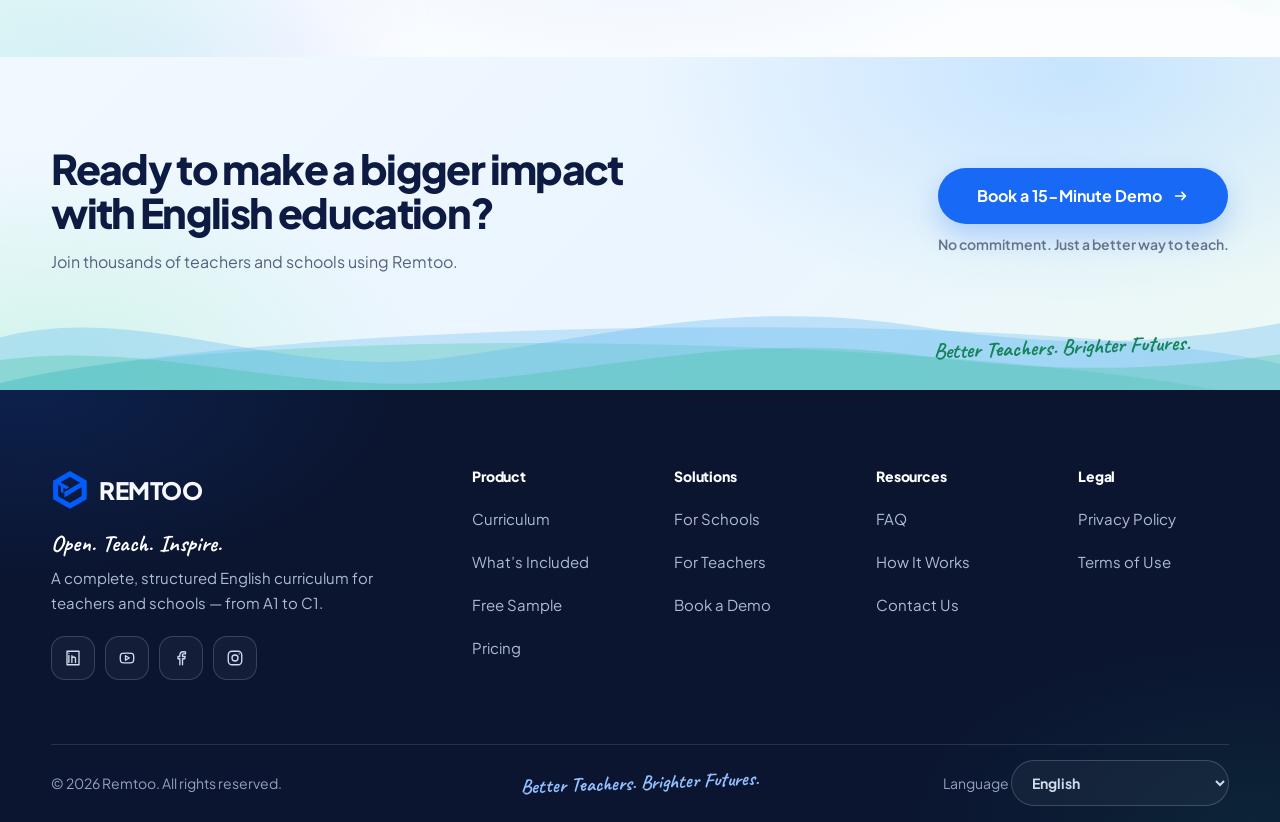
==== commit 71dcb9c8: "go" ====
--- a/index.html
+++ b/index.html
@@ -76,8 +76,9 @@
   <header class="global-header" id="global-header" data-site-header>
     <div class="global-header__inner">
       <a class="global-brand" href="index.html" aria-label="Remtoo home">
-        <img class="global-brand__image" src="assets/logos/remtoo-logo.png" alt="" width="921" height="250" decoding="async" />
-      </a>
+            <img class="global-brand__icon" src="assets/logos/remtoo-icon.svg" alt="" width="209" height="230" aria-hidden="true" decoding="async" />
+            <span class="global-brand__wordmark">REMTOO</span>
+          </a>
 
       <nav class="global-desktop-nav" aria-label="Main navigation">
         <a class="global-nav-link" data-nav-route="curriculum.html" href="curriculum.html">Curriculum</a>
@@ -117,8 +118,9 @@
       ></button>
       <div class="global-mobile-nav__panel" aria-label="Mobile navigation">
         <div class="global-mobile-nav__head">
-          <a class="global-mobile-nav__brand" href="index.html" aria-label="Remtoo home">
-            <img class="global-brand__image" src="assets/logos/remtoo-logo.png" alt="" width="921" height="250" decoding="async" />
+          <a class="global-brand global-mobile-nav__brand" href="index.html" aria-label="Remtoo home">
+            <img class="global-brand__icon" src="assets/logos/remtoo-icon.svg" alt="" width="209" height="230" aria-hidden="true" decoding="async" />
+            <span class="global-brand__wordmark">REMTOO</span>
           </a>
           <button class="global-mobile-nav__close" type="button" aria-label="Close navigation" data-mobile-nav-close>
             <svg class="global-icon" viewBox="0 0 20 20" aria-hidden="true">
@@ -180,16 +182,16 @@
             </svg>
           </a>
           <div class="global-mobile-nav__decor" aria-hidden="true">
-            <svg class="global-mobile-nav__flight" viewBox="0 0 164 40">
-              <path class="global-mobile-nav__flight-path" d="M4 36C44 34 72 19 102 12c18-4 38-3 58 8" />
+            <svg class="global-mobile-nav__flight" viewBox="0 0 170 110">
+              <path class="global-mobile-nav__flight-path" d="M6 102C52 100 84 16 128 18c24 1 32 32 36 78" />
             </svg>
             <svg class="global-mobile-nav__plane" viewBox="0 0 40 40">
               <path class="global-mobile-nav__plane-body" d="M37 3 3.6 16.4c-1 .4-1 1.8.1 2.1l8.7 2.6 2.9 8.7c.3 1 1.6 1.2 2.2.3l4.4-6 8.4 5.5c.8.5 1.8.1 2.1-.8L38.8 4.5C39.1 3.5 38 2.6 37 3Z" />
               <path class="global-mobile-nav__plane-fold" d="M13.5 21.2 33.6 9.2 16.7 27.4l-.2 3.9-3-10.1Z" />
             </svg>
-            <svg class="global-mobile-nav__wave" viewBox="0 0 360 68" preserveAspectRatio="none">
-              <path class="global-mobile-nav__wave-back" d="M0 40C56 18 122 16 180 28c52 10 108 8 180-14v54H0Z" />
-              <path class="global-mobile-nav__wave-front" d="M0 52C64 36 128 34 188 44c56 9 116 4 172-12v36H0Z" />
+            <svg class="global-mobile-nav__wave" viewBox="0 0 360 84" preserveAspectRatio="none">
+              <path class="global-mobile-nav__wave-back" d="M0 48C56 24 122 22 180 34c52 10 108 8 180-16v66H0Z" />
+              <path class="global-mobile-nav__wave-front" d="M0 62C64 44 128 42 188 52c56 9 116 4 172-14v46H0Z" />
             </svg>
             <p class="global-mobile-nav__tagline">Small steps.
               <span class="global-mobile-nav__tagline-accent">Big futures.<svg class="global-mobile-nav__swoosh" viewBox="0 0 96 7"><path class="global-mobile-nav__swoosh-path" d="M2 5.5C28 1 62 1 94 3.5" /></svg></span>
@@ -380,7 +382,8 @@
       <div class="global-footer__grid">
         <div class="global-footer__brand">
           <a class="global-brand global-brand--footer" href="index.html" aria-label="Remtoo home">
-            <img class="global-brand__image" src="assets/logos/remtoo-logo.png" alt="" width="921" height="250" loading="lazy" decoding="async" />
+            <img class="global-brand__icon" src="assets/logos/remtoo-icon.svg" alt="" width="209" height="230" aria-hidden="true" decoding="async" />
+            <span class="global-brand__wordmark">REMTOO</span>
           </a>
           <p class="global-footer__tagline">Open. Teach. Inspire.</p>
           <p class="global-footer__description">A complete, structured English curriculum for teachers and schools &mdash; from A1 to C1.</p>
--- a/css/site-system.css
+++ b/css/site-system.css
@@ -389,19 +389,35 @@
   min-width: 0;
 }
 
+/* Shared brand component: the blue Remtoo symbol as an image plus the
+   REMTOO wordmark as real text, so it re-themes with the shell. */
 .global-brand {
   display: inline-flex;
   align-items: center;
+  gap: 10px;
+  flex-shrink: 0;
   min-width: 0;
   min-height: 46px;
   text-decoration: none;
   touch-action: manipulation;
 }
 
-.global-brand__image {
+.global-brand__icon {
   display: block;
-  width: clamp(116px, 9vw, 132px);
-  height: auto;
+  width: 32px;
+  height: 32px;
+  object-fit: contain;
+  flex-shrink: 0;
+}
+
+.global-brand__wordmark {
+  color: var(--site-ink);
+  font-family: var(--site-font);
+  font-size: 22px;
+  font-weight: 800;
+  letter-spacing: -0.02em;
+  line-height: 1;
+  white-space: nowrap;
 }
 
 .global-header .global-icon,
@@ -625,13 +641,13 @@
   background: #fff;
 }
 
-/* Drawer head: exact logo asset (proportions locked) + soft circular close. */
+/* Drawer head: shared brand component (top-left) + circular close button. */
 .global-mobile-nav__head {
   display: flex;
   align-items: center;
   justify-content: space-between;
   gap: 14px;
-  padding: 24px 26px 56px;
+  padding: 24px 26px 64px;
 }
 
 .global-mobile-nav__brand {
@@ -644,9 +660,13 @@
   touch-action: manipulation;
 }
 
-.global-mobile-nav .global-brand__image {
-  width: clamp(148px, 46vw, 164px);
-  height: auto;
+.global-mobile-nav .global-brand__icon {
+  width: 38px;
+  height: 38px;
+}
+
+.global-mobile-nav .global-brand__wordmark {
+  font-size: 24px;
 }
 
 .global-mobile-nav__close {
@@ -690,7 +710,7 @@
   flex-direction: column;
   min-height: 0;
   margin: 0;
-  padding: 22px 16px 8px;
+  padding: 26px 16px 8px;
   list-style: none;
   overflow-y: auto;
   overscroll-behavior: contain;
@@ -773,8 +793,8 @@
   height: 40px;
   place-items: center;
   border-radius: 12px;
-  color: #2563eb;
-  background: #eaf1fd;
+  color: #1e5ee8;
+  background: #e4eefc;
   transition:
     color 160ms ease,
     background-color 160ms ease;
@@ -814,7 +834,7 @@
 /* Drawer footer: reference CTA — 60px flat blue pill with 28px margins. */
 .global-mobile-nav__footer {
   flex: none;
-  padding: 22px 28px max(18px, env(safe-area-inset-bottom));
+  padding: 26px 28px max(18px, env(safe-area-inset-bottom));
 }
 
 .global-mobile-nav__cta {
@@ -859,8 +879,8 @@
 .global-mobile-nav__decor {
   position: relative;
   flex: none;
-  height: 136px;
-  margin-block-start: 10px;
+  height: 128px;
+  margin-block-start: 6px;
   overflow: hidden;
   overflow: clip;
 }
@@ -871,7 +891,7 @@
   bottom: 0;
   display: block;
   width: 100%;
-  height: 84px;
+  height: 78px;
 }
 
 .global-mobile-nav__wave-back {
@@ -884,10 +904,11 @@
 
 .global-mobile-nav__flight {
   position: absolute;
-  inset: 0;
+  right: 40px;
+  bottom: 6px;
   display: block;
-  width: 100%;
-  height: 100%;
+  width: 170px;
+  height: 110px;
 }
 
 .global-mobile-nav__flight-path {
@@ -919,13 +940,13 @@
 .global-mobile-nav__tagline {
   position: absolute;
   inset-inline-start: 8px;
-  bottom: 14px;
+  bottom: 16px;
   margin: 0;
   color: #52699a;
   font-family: var(--site-font-hand);
   font-size: clamp(1.42rem, 4.9vw, 1.62rem);
   font-weight: 700;
-  line-height: 1.05;
+  line-height: 1.18;
 }
 
 .global-mobile-nav__tagline-accent {
@@ -1182,11 +1203,19 @@
   max-width: 370px;
 }
 
+/* Footer sits on permanent navy: blue icon unchanged, wordmark near-white. */
 .global-footer__brand .global-brand {
   margin-block-end: 18px;
-  padding: 8px 12px;
-  border-radius: 12px;
-  background: #fff;
+}
+
+.global-footer__brand .global-brand__icon {
+  width: 38px;
+  height: 38px;
+}
+
+.global-footer__brand .global-brand__wordmark {
+  color: #f7f9ff;
+  font-size: 24px;
 }
 
 .global-footer__brand :is(.tagline, .global-footer__tagline) {
@@ -1617,7 +1646,7 @@
     max-width: 100vw;
     padding: 0 max(0px, env(safe-area-inset-right)) 0 max(0px, env(safe-area-inset-left));
     overflow: hidden;
-    border-start-start-radius: 32px;
+    border-start-start-radius: 36px;
     box-shadow: 0 24px 64px rgba(15, 35, 80, 0.16);
     transform: translateX(100%);
     transition: transform 320ms var(--site-ease);
@@ -1875,8 +1904,23 @@
     min-height: 44px;
   }
 
-  .global-brand__image {
-    width: 112px;
+  /* Compact header brand on small phones; drawer keeps its roomier size. */
+  .global-header .global-brand__icon {
+    width: 34px;
+    height: 34px;
+  }
+
+  .global-header .global-brand__wordmark {
+    font-size: 23px;
+  }
+
+  .global-mobile-nav .global-brand__icon {
+    width: 36px;
+    height: 36px;
+  }
+
+  .global-mobile-nav .global-brand__wordmark {
+    font-size: 23px;
   }
 
   .global-menu-toggle {
@@ -3103,9 +3147,10 @@
     box-shadow: 0 15px 38px rgba(0, 0, 0, 0.34);
   }
 
-  :root body .global-header .global-brand__image {
-    filter: brightness(0) invert(1);
-    opacity: 0.96;
+  /* Dark theme: the blue icon stays untouched; only the text flips. */
+  :root body .global-header .global-brand__wordmark,
+  :root body .global-mobile-nav .global-brand__wordmark {
+    color: #f7f9ff;
   }
 
   :root body .global-header .global-nav-link {
@@ -3142,33 +3187,6 @@
   :root body .global-mobile-nav__close:hover {
     color: #a9c8ff;
     background: rgba(103, 163, 255, 0.16);
-  }
-
-  /* Logo stays the exact unchanged asset in dark mode, resting on the same
-     light capsule the dark header uses for the brand. */
-  :root body .global-mobile-nav__brand {
-    position: relative;
-    isolation: isolate;
-  }
-
-  :root body .global-mobile-nav__brand::before {
-    content: "";
-    position: absolute;
-    z-index: 0;
-    pointer-events: none;
-    inset-block: 5px;
-    inset-inline: -9px;
-    border: 1px solid rgba(183, 210, 244, 0.24);
-    border-radius: 11px;
-    background: rgba(246, 249, 255, 0.94);
-    box-shadow: 0 5px 18px rgba(0, 0, 0, 0.18);
-  }
-
-  :root body .global-mobile-nav .global-brand__image {
-    position: relative;
-    z-index: 1;
-    filter: none;
-    opacity: 1;
   }
 
   :root body .global-mobile-nav__link {
@@ -3247,14 +3265,6 @@
 
   :root body .global-mobile-nav__tagline-accent {
     color: #9dbcff;
-  }
-
-  :root body .global-mobile-nav__tagline {
-    color: #8fb4f2;
-  }
-
-  :root body .global-mobile-nav__tagline-accent {
-    color: #a9c8ff;
   }
 
   :root body .global-mobile-nav__swoosh-path {
@@ -4150,32 +4160,6 @@
    ========================================================================== */
 
 @media (prefers-color-scheme: dark) {
-  /* Preserve the original blue + navy logo on a fixed-geometry light capsule. */
-  :root body .global-header .global-brand {
-    position: relative;
-    isolation: isolate;
-  }
-
-  :root body .global-header .global-brand::before {
-    content: "";
-    position: absolute;
-    z-index: 0;
-    pointer-events: none;
-    inset-block: 4px;
-    inset-inline: -8px;
-    border: 1px solid rgba(183, 210, 244, 0.24);
-    border-radius: 11px;
-    background: rgba(246, 249, 255, 0.94);
-    box-shadow: 0 5px 18px rgba(0, 0, 0, 0.18);
-  }
-
-  :root body .global-header .global-brand__image {
-    position: relative;
-    z-index: 1;
-    filter: none;
-    opacity: 1;
-  }
-
   /* Home: remaining small surfaces and decorative polish. */
   .home-page :is(.features-section, .smarter-section, .testimonials-section) .eyebrow {
     border: 1px solid rgba(108, 165, 255, 0.18);
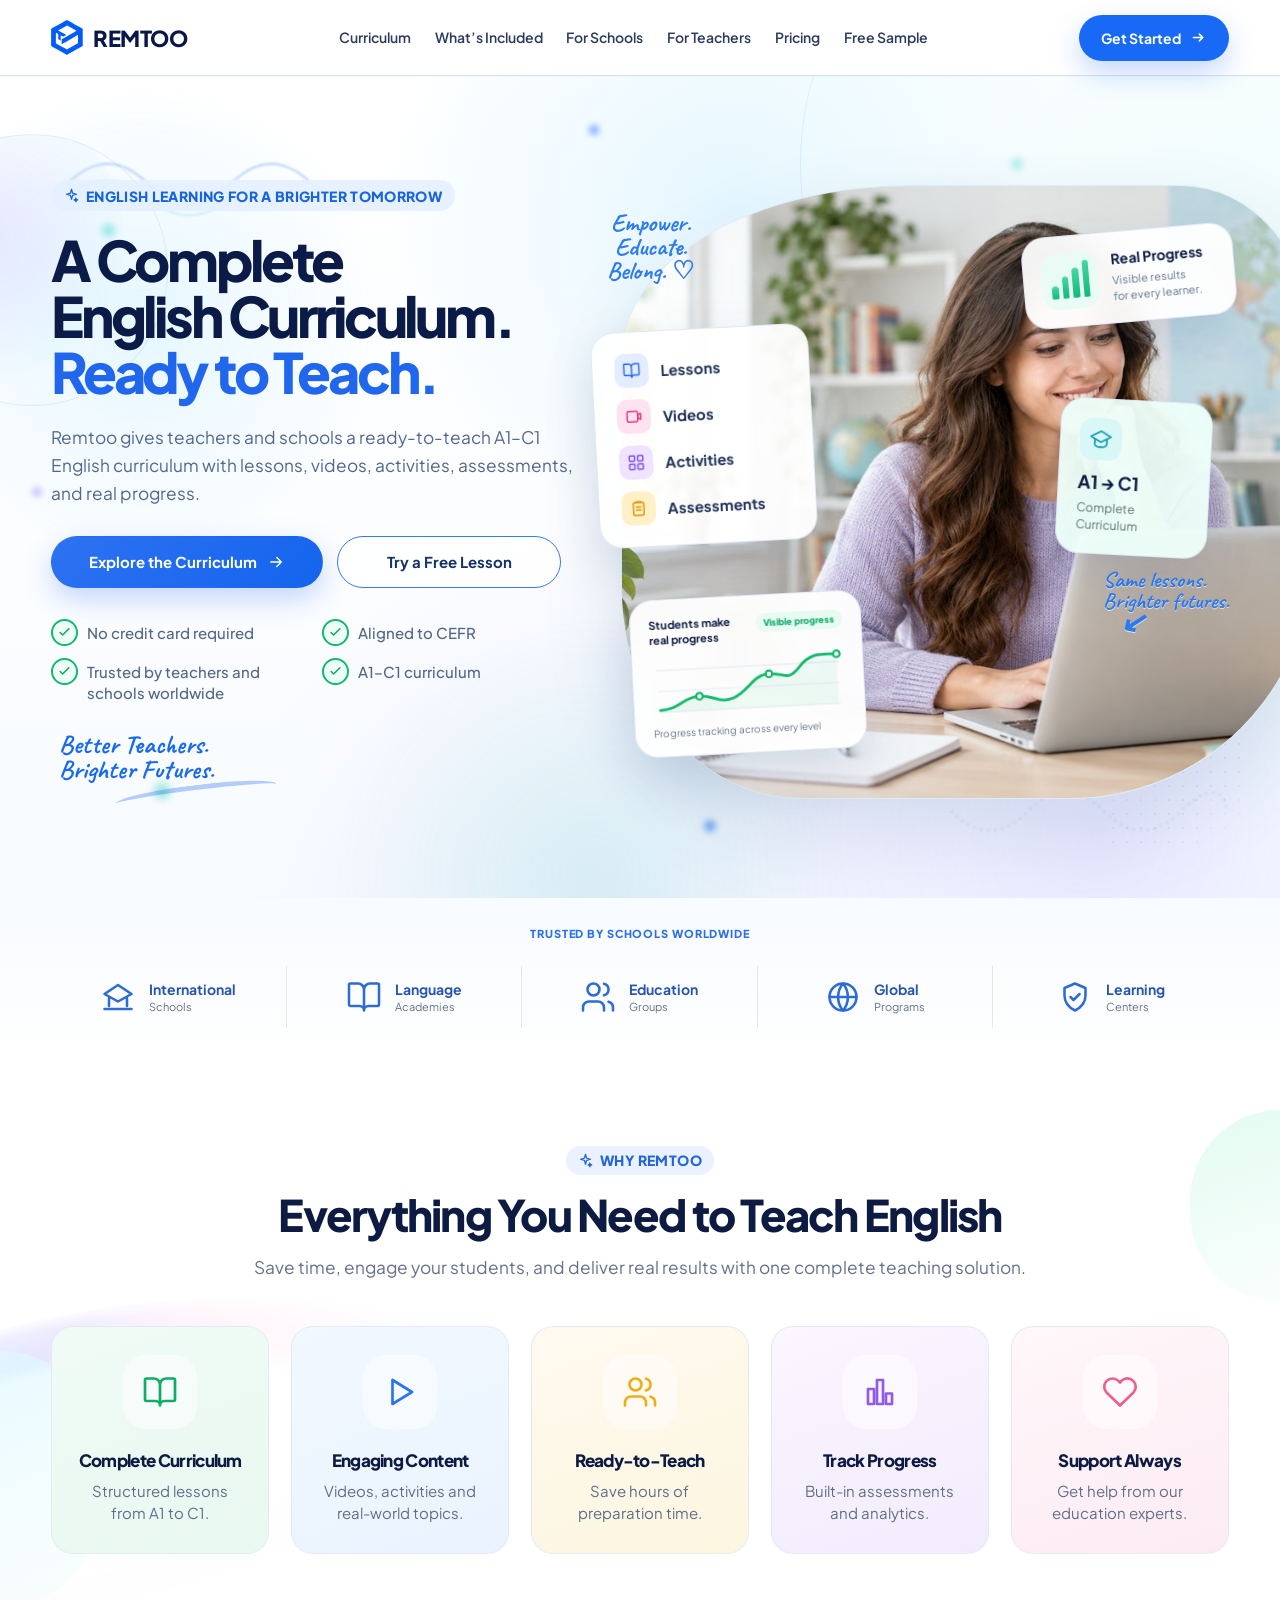
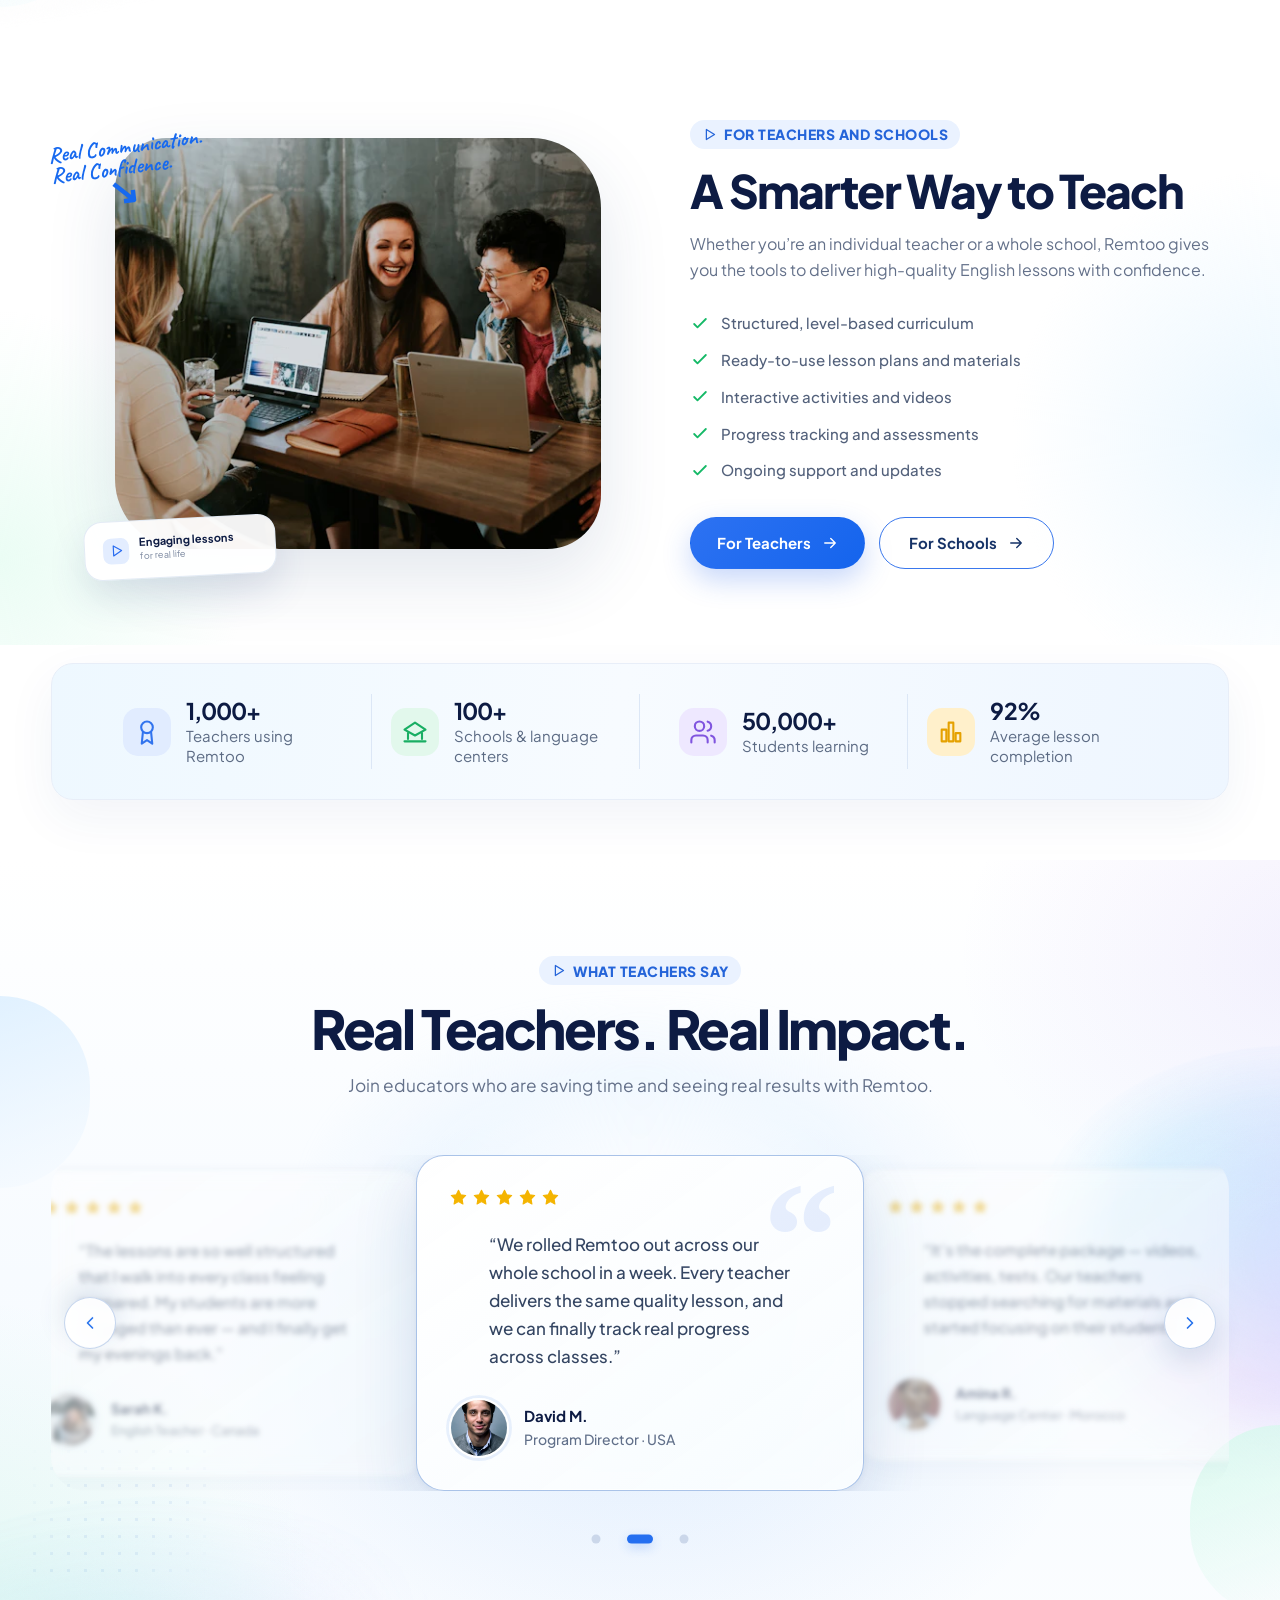
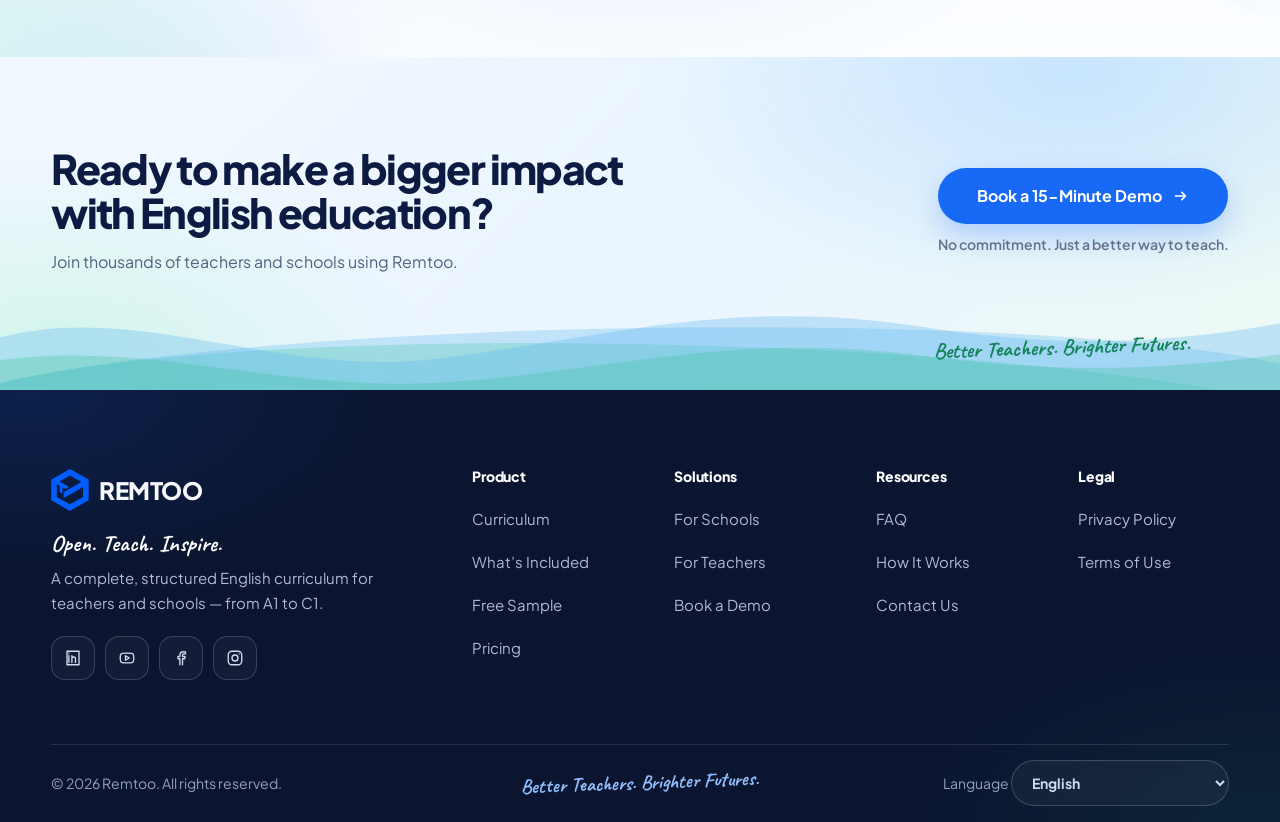
==== commit 40b5a9ea: "go" ====
--- a/index.html
+++ b/index.html
@@ -76,9 +76,9 @@
   <header class="global-header" id="global-header" data-site-header>
     <div class="global-header__inner">
       <a class="global-brand" href="index.html" aria-label="Remtoo home">
-            <img class="global-brand__icon" src="assets/logos/remtoo-icon.svg" alt="" width="209" height="230" aria-hidden="true" decoding="async" />
-            <span class="global-brand__wordmark">REMTOO</span>
-          </a>
+        <img class="global-brand__icon" src="assets/logos/remtoo-icon.svg" alt="" width="209" height="230" aria-hidden="true" decoding="async" />
+        <span class="global-brand__wordmark">REMTOO</span>
+      </a>
 
       <nav class="global-desktop-nav" aria-label="Main navigation">
         <a class="global-nav-link" data-nav-route="curriculum.html" href="curriculum.html">Curriculum</a>
@@ -205,7 +205,12 @@
 
   <main id="main">
     <section class="hero" aria-labelledby="hero-title">
-      <div class="hero-decor" aria-hidden="true">
+      <div class="hero-decor" aria-hidden="true">        <div class="bg-decor" aria-hidden="true">
+          <svg class="bg-wave bg-wave--a" viewBox="0 0 440 120" fill="none"><path d="M4 62C44 22 84 22 124 62S204 102 244 62 324 22 364 62 436 102 436 62"/><path d="M4 82C44 48 84 48 124 82S204 116 244 82"/></svg>
+          <svg class="bg-wave bg-wave--b" viewBox="0 0 440 120" fill="none"><path d="M4 62C44 102 84 102 124 62S204 22 244 62 324 102 364 62 436 22 436 62"/></svg>
+          <i class="bg-dot bg-dot--1"></i><i class="bg-dot bg-dot--2"></i><i class="bg-dot bg-dot--3"></i><i class="bg-dot bg-dot--4"></i><i class="bg-dot bg-dot--5"></i><i class="bg-dot bg-dot--6"></i><i class="bg-dot bg-dot--7"></i><i class="bg-dot bg-dot--8"></i>
+        </div>
+
         <span class="hero-atmosphere hero-atmosphere--cyan"></span>
         <span class="hero-atmosphere hero-atmosphere--mint"></span>
         <span class="hero-atmosphere hero-atmosphere--lavender"></span>
--- a/css/site-system.css
+++ b/css/site-system.css
@@ -405,7 +405,8 @@
 .global-brand__icon {
   display: block;
   width: 32px;
-  height: 32px;
+  height: auto;
+  aspect-ratio: 209 / 230;
   object-fit: contain;
   flex-shrink: 0;
 }
@@ -662,7 +663,6 @@
 
 .global-mobile-nav .global-brand__icon {
   width: 38px;
-  height: 38px;
 }
 
 .global-mobile-nav .global-brand__wordmark {
@@ -1210,7 +1210,6 @@
 
 .global-footer__brand .global-brand__icon {
   width: 38px;
-  height: 38px;
 }
 
 .global-footer__brand .global-brand__wordmark {
@@ -1907,7 +1906,6 @@
   /* Compact header brand on small phones; drawer keeps its roomier size. */
   .global-header .global-brand__icon {
     width: 34px;
-    height: 34px;
   }
 
   .global-header .global-brand__wordmark {
@@ -1916,7 +1914,6 @@
 
   .global-mobile-nav .global-brand__icon {
     width: 36px;
-    height: 36px;
   }
 
   .global-mobile-nav .global-brand__wordmark {
@@ -4602,12 +4599,50 @@
 
   .teachers-page .t-eyebrow { color: #8bb7ff; background: rgba(54, 112, 214, 0.18); }
   .teachers-page .t-eyebrow--green { color: #68dda7; background: rgba(33, 176, 110, 0.16); }
-  .teachers-page .t-hero-backdrop {
+  .teachers-page .t-hero-panel {
+    border-color: rgba(110, 162, 190, 0.2);
     background:
-      linear-gradient(90deg, rgba(12, 31, 49, 0.9), rgba(12, 31, 49, 0.12) 34%, rgba(19, 50, 58, 0.2)),
-      linear-gradient(155deg, #102333 0 38%, #18323a 39% 42%, #0d202d 43% 100%);
-    box-shadow: inset 0 0 60px rgba(55, 112, 145, 0.08);
-  }
+      radial-gradient(120% 62% at 50% 0%, rgba(26, 54, 74, 0.6), rgba(10, 26, 42, 0) 58%),
+      linear-gradient(180deg, #0e2539 0%, #0c2033 40%, #0a1a2b 100%);
+    box-shadow:
+      inset 0 1px 0 rgba(133, 180, 224, 0.12),
+      0 36px 74px rgba(0, 0, 0, 0.45);
+  }
+
+  .teachers-page .t-hero-panel::after {
+    background: linear-gradient(90deg, transparent, rgba(120, 170, 210, 0.22), transparent);
+  }
+
+  .teachers-page .t-hero-ring { border-color: rgba(120, 168, 255, 0.12); }
+
+  .teachers-page .t-hero-glass {
+    border-color: rgba(130, 170, 220, 0.16);
+    background: linear-gradient(160deg, rgba(20, 42, 66, 0.55), rgba(15, 32, 52, 0.25));
+  }
+
+  .teachers-page .t-hero-floor {
+    background: radial-gradient(50% 50% at 50% 50%, rgba(0, 0, 0, 0.5), rgba(0, 0, 0, 0) 72%);
+  }
+
+  .teachers-page .t-hero-teacher { filter: drop-shadow(0 30px 38px rgba(0, 0, 0, 0.55)); }
+
+  .teachers-page .t-glow--hero-cyan { background: rgba(45, 170, 190, 0.16); }
+  .teachers-page .t-glow--hero-lav { background: rgba(126, 100, 220, 0.15); }
+  .teachers-page .t-glow--hero-mint { background: rgba(38, 160, 130, 0.12); }
+
+  .teachers-page .t-hero-curve path { stroke: rgba(139, 183, 255, 0.24); }
+
+  .teachers-page .t-handnote--hero { color: var(--handwritten-theme); }
+
+  .teachers-page .t-spark::before,
+  .teachers-page .t-spark::after { background: #2fbf8f; }
+
+  .teachers-page .t-trust .ic { background: rgba(38, 160, 105, 0.18); color: #4bd395; }
+
+  .teachers-page .t-card-check { background: linear-gradient(135deg, #2ea36f, #157a4e); }
+  .teachers-page .t-card-clock { background: rgba(139, 102, 230, 0.2); color: #b39bff; box-shadow: none; }
+  .teachers-page .t-card-graph { background: rgba(64, 120, 230, 0.2); color: #8ab5ff; box-shadow: none; }
+  .teachers-page .t-progress-line { background: rgba(120, 160, 220, 0.14); }
 
   .teachers-page .t-float-card {
     border-color: var(--theme-border);
@@ -5522,3 +5557,80 @@
 .teachers-page .t-progress-good {
   font-size: 0.875rem;
 }
+
+/* --------------------------------------------------------------------------
+   Shared ambient decorations: wavy lines + small blurred dots.
+   Dropped into any hero decor container as <div class="bg-decor">…
+   Colors come from --decor-* custom properties and follow the color scheme.
+   -------------------------------------------------------------------------- */
+
+:root {
+  --decor-wave-blue: rgba(31, 109, 242, 0.35);
+  --decor-wave-teal: rgba(56, 198, 216, 0.3);
+  --decor-wave-violet: rgba(124, 96, 232, 0.32);
+  --decor-dot-cyan: rgba(125, 230, 223, 0.8);
+  --decor-dot-mint: rgba(111, 219, 202, 0.72);
+  --decor-dot-lav: rgba(196, 181, 253, 0.85);
+  --decor-dot-blue: rgba(31, 109, 242, 0.55);
+}
+
+@media (prefers-color-scheme: dark) {
+  :root {
+    --decor-wave-blue: rgba(122, 170, 255, 0.38);
+    --decor-wave-teal: rgba(94, 214, 228, 0.32);
+    --decor-wave-violet: rgba(172, 144, 248, 0.36);
+    --decor-dot-cyan: rgba(94, 234, 226, 0.55);
+    --decor-dot-mint: rgba(63, 224, 180, 0.5);
+    --decor-dot-lav: rgba(188, 162, 255, 0.55);
+    --decor-dot-blue: rgba(122, 170, 255, 0.5);
+  }
+}
+
+.bg-decor {
+  position: absolute;
+  inset: 0;
+  overflow: clip;
+  pointer-events: none;
+}
+
+.bg-wave {
+  position: absolute;
+  width: min(300px, 26vw);
+  height: auto;
+  fill: none;
+  filter: blur(0.8px);
+}
+
+.bg-wave path { stroke-linecap: round; }
+
+.bg-wave--a { left: 5%; top: 8%; }
+.bg-wave--a path:nth-child(1) { stroke: var(--decor-wave-blue); stroke-width: 2.5; }
+.bg-wave--a path:nth-child(2) { stroke: var(--decor-wave-teal); stroke-width: 2; }
+
+.bg-wave--b {
+  right: 4%;
+  bottom: 6%;
+  width: min(280px, 24vw);
+}
+.bg-wave--b path { stroke: var(--decor-wave-violet); stroke-width: 2.5; stroke-dasharray: 1 10; }
+
+.bg-dot { position: absolute; border-radius: 50%; }
+
+.bg-dot--1 { left: 8%; top: 18%; width: 13px; height: 13px; background: var(--decor-dot-cyan); filter: blur(3px); }
+.bg-dot--2 { left: 2.5%; top: 50%; width: 10px; height: 10px; background: var(--decor-dot-lav); filter: blur(3px); }
+.bg-dot--3 { left: 12%; bottom: 12%; width: 16px; height: 16px; background: var(--decor-dot-mint); filter: blur(4px); }
+.bg-dot--4 { left: 46%; top: 6%; width: 10px; height: 10px; background: var(--decor-dot-blue); filter: blur(3px); }
+.bg-dot--5 { left: 79%; top: 10%; width: 12px; height: 12px; background: var(--decor-dot-cyan); filter: blur(3px); }
+.bg-dot--6 { left: 93%; top: 44%; width: 14px; height: 14px; background: var(--decor-dot-lav); filter: blur(4px); }
+.bg-dot--7 { left: 55%; bottom: 8%; width: 12px; height: 12px; background: var(--decor-dot-blue); filter: blur(3px); }
+.bg-dot--8 { left: 87%; bottom: 16%; width: 10px; height: 10px; background: var(--decor-dot-mint); filter: blur(3px); }
+
+@media (max-width: 700px) {
+  .bg-wave--b,
+  .bg-dot--3,
+  .bg-dot--5,
+  .bg-dot--6,
+  .bg-dot--8 { display: none; }
+
+  .bg-wave--a { width: 220px; }
+}
